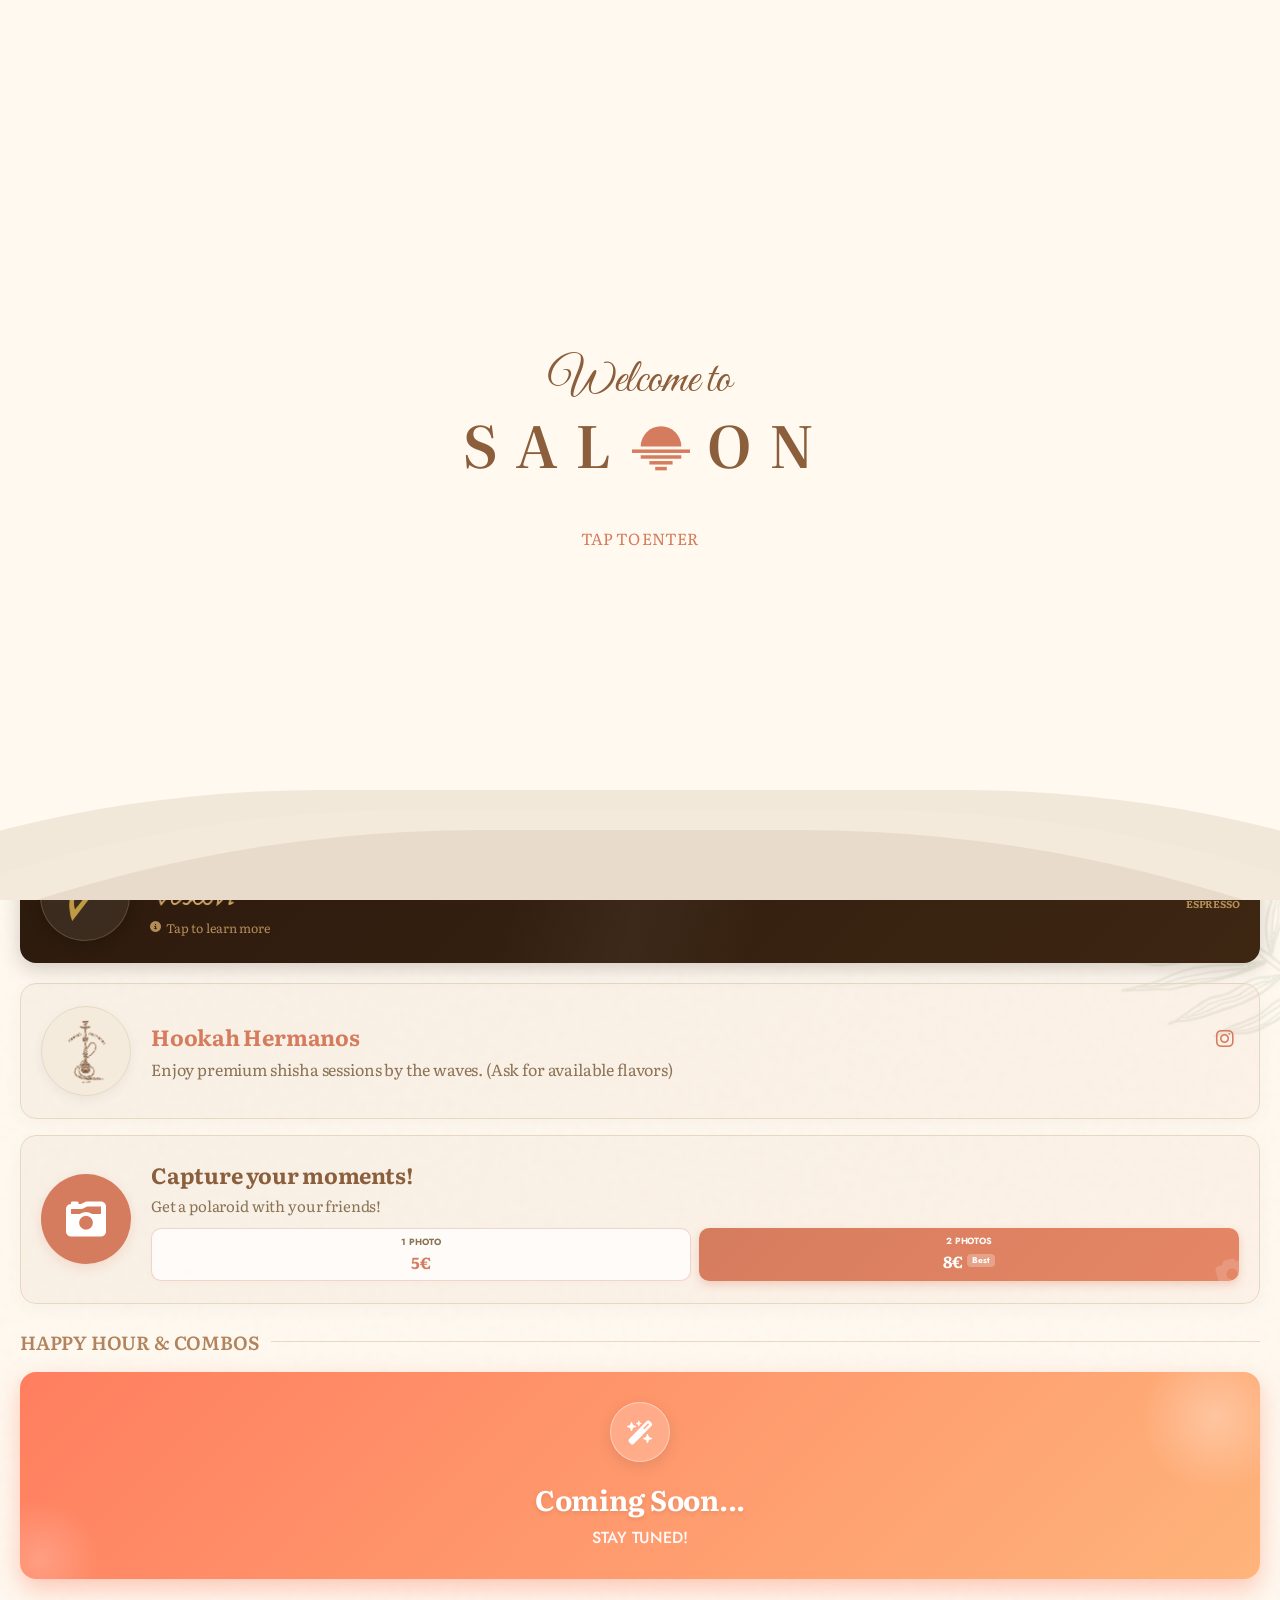
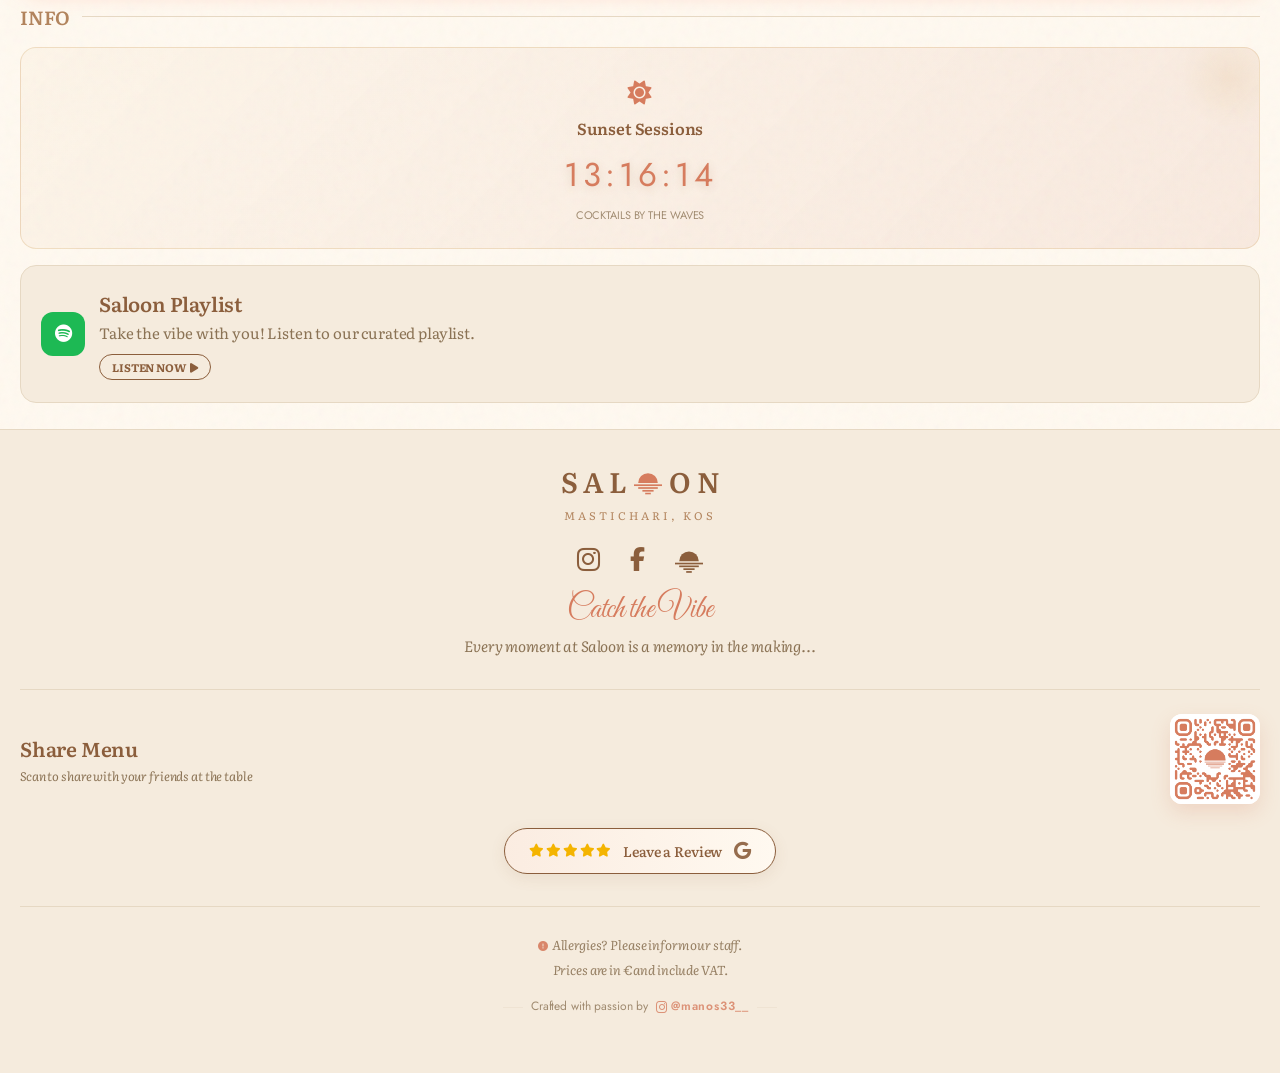
==== index.html @ 59dce072 "Syrups, Salads, Draught Flavors, Gyros Bag. Price, The Aegean 5, Polaroids Prices" ====
<!DOCTYPE html>
<html lang="el">

<head>
  <meta charset="UTF-8">
  <meta name="viewport" content="width=device-width, initial-scale=1.0, maximum-scale=1.0, user-scalable=no">
  <meta name="color-scheme" content="light">

  <title>Saloon Beachbar &amp; Restaurant | Menu</title>
  <meta name="description"
    content="Discover the official menu of Saloon Beachbar &amp; Restaurant. Enjoy our refreshing cocktails, delicious food, and beachside atmosphere.">

  <!-- Open Graph / Social Media -->
  <meta property="og:title" content="Saloon Beachbar &amp; Restaurant | Menu">
  <meta property="og:description"
    content="Explore our delicious food, premium drinks, and signature cocktails by the sea.">
  <meta property="og:type" content="website">
  <meta property="og:image" content="favicon.png">

  <meta name="twitter:card" content="summary_large_image">
  <meta name="twitter:title" content="Saloon Beachbar &amp; Restaurant | Menu">
  <meta name="twitter:description"
    content="Explore our delicious food, premium drinks, and signature cocktails by the sea.">
  <meta name="twitter:image" content="favicon.png">

  <!-- Favicons -->
  <link rel="icon" type="image/png" href="favicon.png">
  <link rel="apple-touch-icon" href="favicon.png">

  <link rel="stylesheet" href="https://cdnjs.cloudflare.com/ajax/libs/font-awesome/6.4.0/css/all.min.css">
  <link rel="stylesheet" href="style.css">
</head>

<body data-lang="el">

  <!-- SPLASH SCREEN -->
  <div id="splash-screen" class="splash-screen">
    <div class="splash-content">
      <div class="splash-welcome">Welcome to</div>
      <div class="splash-logo">
        S A L
        <svg viewBox="0 0 100 85" width="1em" height="0.85em" xmlns="http://www.w3.org/2000/svg" fill="currentColor"
          style="color: var(--accent); vertical-align: middle; margin: 0 0.05em; transform: translateY(-0.08em);">
          <path d="M 15,40 A 35,35 0 0,1 85,40 Z" />
          <rect x="0" y="45" width="100" height="6" />
          <rect x="15" y="55" width="70" height="6" />
          <rect x="30" y="65" width="40" height="6" />
          <rect x="40" y="75" width="20" height="6" />
        </svg>
        O N
      </div>
      <div class="splash-tap"><span lang-el>Πατηστε για εισοδο</span><span lang-en>Tap to enter</span></div>
    </div>
    <div class="splash-view">
      <div class="splash-water"></div>
      <div class="splash-water"></div>
      <div class="splash-water"></div>
    </div>
    <div class="splash-wave"></div>
  </div>

  <!-- DECORATIVE LEAVES: fixed wrapper prevents mobile address-bar jump -->
  <div class="leaf-overlay">
    <img loading="lazy" src="palm-leaf.png" class="decor-leaf decor-tl" alt="">
    <img loading="lazy" src="palm-leaf.png" class="decor-leaf decor-br" alt="">
  </div>

  <!-- HEADER -->
  <div class="mh">

    <div class="mh-logo" style="margin-bottom: 5px;">
      S A L <svg viewBox="0 0 100 85" width="1em" height="0.85em" xmlns="http://www.w3.org/2000/svg" fill="currentColor"
        style="color: #d67c5e; vertical-align: middle; margin: 0 0.05em; transform: translateY(-0.08em);">
        <path d="M 15,40 A 35,35 0 0,1 85,40 Z" />
        <rect x="0" y="45" width="100" height="6" />
        <rect x="15" y="55" width="70" height="6" />
        <rect x="30" y="65" width="40" height="6" />
        <rect x="40" y="75" width="20" height="6" />
      </svg> O N
    </div>
    <div class="mh-sub">Beachbar &nbsp;·&nbsp; Restaurant</div>

    <div style="margin-top: 22px; display: flex; flex-direction: column; align-items: center; gap: 4px;">
      <div
        style="font-family: 'Literata', serif; font-size: 16px; color: var(--muted); letter-spacing: 1.5px; font-weight: 500; text-transform: uppercase;">
        <span lang-el>Μενού Φαγητού</span><span lang-en>Food Menu</span>
      </div>
      <div style="display: flex; align-items: baseline; gap: 6px; margin-bottom: 6px;">
        <div style="font-family: 'Literata', serif; font-style: italic; font-size: 15px; color: var(--muted);">
          <span lang-el>από την</span><span lang-en>by</span>
        </div>
        <div
          style="font-family: 'Great Vibes', cursive; font-size: 32px; color: #d67c5e; line-height: 1; position:relative; display:inline-block;">
          <span lang-el>The Saloon Family</span><span lang-en>The Saloon Family</span>
        </div>
      </div>
    </div>

    <!-- Food/Drinks Mode Switcher -->
    <div class="mode-toggle-wrap">
      <div class="mode-toggle">
        <div class="mode-btn active" onclick="switchMode('food', this)">
          <i class="fa-solid fa-utensils" style="font-size: 13px;"></i>
          <span lang-el>Φαγητό</span><span lang-en>Food</span>
        </div>
        <div class="mode-btn" onclick="switchMode('drinks', this)">
          <i class="fa-solid fa-martini-glass-citrus" style="font-size: 13px;"></i>
          <span lang-el>Ποτά</span><span lang-en>Drinks</span>
        </div>
      </div>
    </div>

    <div class="mh-tag" style="display: flex; justify-content: center;">
      <div class="lang-toggle" onclick="toggleLanguage()" style="position: static; margin-top: 8px;">
        <span id="label-el" class="active">Ελληνικά</span>
        <span style="opacity: 0.3">|</span>
        <span id="label-en">English</span>
      </div>
    </div>

    <!-- SEARCH BAR -->
    <div class="search-wrap-container">
      <div class="search-box">
        <i class="fa-solid fa-search search-icon"></i>
        <input type="text" id="searchInput" placeholder="Αναζήτηση μενού..." oninput="handleSearch()">
        <i class="fa-solid fa-times search-clear" id="searchClear" onclick="clearSearch()" style="display: none;"></i>
      </div>
    </div>
  </div>

  <!-- ANNOUNCEMENT BANNER -->
  <div class="announce-bar" id="announceBanner" style="cursor:pointer;" onclick="navigateToOffers(event)">
    <div class="announce-slides">
      <div class="announce-slide active">
        <i class="fa-solid fa-utensils"></i>
        <span lang-el>Πλήρες Μενού σύντομα κοντά σας...</span>
        <span lang-en>Full Menu coming soon...</span>
      </div>
      <div class="announce-slide">
        <i class="fa-solid fa-champagne-glasses"></i>
        <span lang-el>Happy Hour έρχεται σύντομα!</span>
        <span lang-en>Happy Hour coming soon!</span>
      </div>
      <div class="announce-slide">
        <i class="fa-solid fa-camera-retro"></i>
        <span lang-el>Απαθανατίστε τις Saloon στιγμές σας!</span>
        <span lang-en>Capture your Saloon Moments!</span>
      </div>
      <div class="announce-slide">
        <i class="fa-solid fa-martini-glass-citrus"></i>
        <span lang-el>Απολαύστε το ηλιοβασίλεμα με ένα cocktail</span>
        <span lang-en>Enjoy the sunset with a signature cocktail</span>
      </div>
    </div>
    <button class="announce-dismiss" onclick="this.parentElement.style.display='none'" aria-label="Close">×</button>
  </div>

  <!-- FOOD NAV -->
  <div class="nav-wrap" id="nav-food">
    <div class="nav-inner">
      <button class="nav-btn nav-btn-food offers-tab active" onclick="showCategory('s0',this, 'food')">
        <i class="fa-solid fa-compass" style="margin-right:5px;"></i><span lang-el>Ανακαλύψτε</span><span
          lang-en>Discover</span>
      </button>
      <button class="nav-btn nav-btn-food" onclick="showCategory('s_temp',this, 'food')">
        <i class="fa-solid fa-utensils" style="margin-right:5px;opacity:0.8;"></i><span lang-el>Μενού</span><span
          lang-en>Menu</span>
      </button>
      <template>
        <button class="nav-btn nav-btn-food" onclick="showCategory('s1',this, 'food')">
          <i class="fa-solid fa-mug-hot" style="margin-right:5px;opacity:0.8;"></i><span lang-el>Brunch</span><span
            lang-en>Brunch</span>
        </button>
        <button class="nav-btn nav-btn-food" onclick="showCategory('s2',this, 'food')">
          <i class="fa-solid fa-cookie-bite" style="margin-right:5px;opacity:0.8;"></i><span lang-el>Σνακς</span><span
            lang-en>Snacks</span>
        </button>
        <button class="nav-btn nav-btn-food" onclick="showCategory('s3',this, 'food')">
          <i class="fa-solid fa-leaf" style="margin-right:5px;opacity:0.8;"></i><span lang-el>Σαλάτες</span><span
            lang-en>Salads</span>
        </button>
        <button class="nav-btn nav-btn-food" onclick="showCategory('s4',this, 'food')">
          <i class="fa-solid fa-utensils" style="margin-right:5px;opacity:0.8;"></i><span lang-el>Ορεκτικά</span><span
            lang-en>Appetizers</span>
        </button>
        <button class="nav-btn nav-btn-food" onclick="showCategory('s9',this, 'food')">
          <i class="fa-solid fa-plate-wheat" style="margin-right:5px;opacity:0.8;"></i><span lang-el>Bao <span
              style="font-family: 'Jost', sans-serif;">&amp;</span>
            Πλατώ</span><span lang-en>Bao <span style="font-family: 'Jost', sans-serif;">&amp;</span> Platters</span>
        </button>
        <button class="nav-btn nav-btn-food" onclick="showCategory('s5',this, 'food')">
          <i class="fa-solid fa-pizza-slice" style="margin-right:5px;opacity:0.8;"></i><span lang-el>Πίτσα</span><span
            lang-en>Pizza</span>
        </button>
        <button class="nav-btn nav-btn-food" onclick="showCategory('s6',this, 'food')">
          <i class="fa-solid fa-burger" style="margin-right:5px;opacity:0.8;"></i><span lang-el>Burgers</span><span
            lang-en>Burgers</span>
        </button>
        <button class="nav-btn nav-btn-food" onclick="showCategory('s7',this, 'food')">
          <i class="fa-solid fa-drumstick-bite" style="margin-right:5px;opacity:0.8;"></i><span
            lang-el>Κυρίως</span><span lang-en>Main Course</span>
        </button>
        <button class="nav-btn nav-btn-food" onclick="showCategory('s8',this, 'food')">
          <i class="fa-solid fa-ice-cream" style="margin-right:5px;opacity:0.8;"></i><span lang-el>Γλυκά</span><span
            lang-en>Desserts</span>
        </button>
      </template>
    </div>
  </div>

  <!-- DRINKS NAV -->
  <div class="nav-wrap hidden" id="nav-drinks">
    <div class="nav-inner">
      <button class="nav-btn nav-btn-drinks offers-tab active" onclick="showCategory('s0',this, 'drinks')">
        <i class="fa-solid fa-compass" style="margin-right:5px;"></i><span lang-el>Ανακαλύψτε</span><span
          lang-en>Discover</span>
      </button>
      <button class="nav-btn nav-btn-drinks" onclick="showCategory('d1',this, 'drinks')">
        <i class="fa-solid fa-cocktail" style="margin-right:5px;opacity:0.8;"></i>Cocktails
      </button>
      <button class="nav-btn nav-btn-drinks" onclick="showCategory('d2',this, 'drinks')">
        <i class="fa-solid fa-wine-bottle" style="margin-right:5px;opacity:0.8;"></i><span lang-el>Λίστα
          Κρασιών</span><span lang-en>Wine List</span>
      </button>
      <button class="nav-btn nav-btn-drinks" onclick="showCategory('d3',this, 'drinks')">
        <i class="fa-solid fa-beer-mug-empty" style="margin-right:5px;opacity:0.8;"></i><span lang-el>Μπύρες</span><span
          lang-en>Beers</span>
      </button>
      <button class="nav-btn nav-btn-drinks" onclick="showCategory('d4',this, 'drinks')">
        <i class="fa-solid fa-glass-water" style="margin-right:5px;opacity:0.8;"></i>Spirits
      </button>
      <button class="nav-btn nav-btn-drinks" onclick="showCategory('d5',this, 'drinks')">
        <i class="fa-solid fa-mug-saucer" style="margin-right:5px;opacity:0.8;"></i><span lang-el>Καφές</span><span
          lang-en>Coffee</span>
      </button>
      <button class="nav-btn nav-btn-drinks" onclick="showCategory('d6',this, 'drinks')">
        <i class="fa-solid fa-glass-water" style="margin-right:5px;opacity:0.8;"></i><span
          lang-el>Ροφήματα/Χυμοί</span><span lang-en>Beverages</span>
      </button>
    </div>
  </div>

  <div id="food-sections">
    <!-- S0: OFFERS -->
    <div class="sec active" id="s0">
      <div class="sec-title">
        <span lang-el>Ανακαλύψτε</span>
        <span lang-en>Discover</span>
      </div>
      <div class="sec-en">
        <span lang-el>Εμπειρίες, Combos <span style="font-family: 'Jost', sans-serif;">&amp;</span> Νέα</span>
        <span lang-en>Experiences, Combos <span style="font-family: 'Jost', sans-serif;">&amp;</span> News</span>
      </div>
      <div class="sec-divider"></div>

      <!-- EXPERIENCES & SERVICES — moved first -->
      <div class="cat-label">
        <span lang-el>Εμπειρίες <span style="font-family: 'Jost', sans-serif;">&amp;</span> Υπηρεσίες</span>
        <span lang-en>Experiences <span style="font-family: 'Jost', sans-serif;">&amp;</span> Services</span>
      </div>

      <!-- Build Your Cocktail Quiz Trigger -->
      <div class="quiz-trigger-card" onclick="openQuizModal()">
        <div class="quiz-trigger-icon">
          <i class="fa-solid fa-wand-magic-sparkles fa-bounce" style="--fa-animation-duration: 3s;"></i>
        </div>
        <div class="quiz-trigger-content">
          <div class="quiz-trigger-title">
            <span lang-el>Βρείτε το Cocktail σας</span>
            <span lang-en>Find Your Perfect Match</span>
          </div>
          <div class="quiz-trigger-desc">
            <span lang-el>3 γρήγορες ερωτήσεις για το ιδανικό signature cocktail.</span>
            <span lang-en>3 quick questions to discover your signature cocktail.</span>
          </div>
        </div>
        <div class="quiz-trigger-arrow">
          <i class="fa-solid fa-chevron-right"></i>
        </div>
      </div>

      <!-- Vescovi Coffee Brand Ribbon -->
      <div
        onclick="document.getElementById('vescovi-modal').classList.add('active'); document.body.style.overflow='hidden';"
        style="display:flex; align-items:center; gap:20px; background:linear-gradient(135deg, #2C1A0E, #3d2612); border-radius:16px; padding:22px 20px; margin-bottom:20px; box-shadow:0 6px 20px rgba(44,26,14,0.2); cursor:pointer; -webkit-tap-highlight-color:transparent; position:relative; overflow:hidden; min-height:134px;">
        <div
          style="position:absolute;inset:0;background:linear-gradient(105deg,transparent 40%,rgba(255,255,255,0.04) 50%,transparent 60%);pointer-events:none;">
        </div>
        <!-- Logo circle -->
        <div
          style="width:90px; height:90px; border-radius:50%; background:rgba(255,255,255,0.07); border:1px solid rgba(212,169,106,0.25); display:flex; align-items:center; justify-content:center; flex-shrink:0; overflow:hidden; box-shadow:0 4px 15px rgba(0,0,0,0.2);">
          <img loading="lazy" src="VescoviLogo.png" alt="Vescovi"
            style="width:80px; height:80px; object-fit:contain; transform: scale(1.1);">
        </div>
        <!-- Text -->
        <div style="flex:1; min-width:0; position:relative; z-index:2;">
          <div
            style="font-family: 'Literata', serif; font-size:10.5px; font-weight:700; letter-spacing:2px; text-transform:uppercase; color:rgba(212,169,106,0.65);">
            <span lang-el>Σερβίρεται με</span><span lang-en>Proudly Served with</span>
          </div>

          <div style="width: 140px; height: 50px; position:relative; margin:-2px 0 2px -4px;">
            <div
              style="position:absolute; inset:0; background-color:#d4a96a; -webkit-mask-image:url('VescoviWord.png'); mask-image:url('VescoviWord.png'); -webkit-mask-size:contain; mask-size:contain; -webkit-mask-repeat:no-repeat; mask-repeat:no-repeat; -webkit-mask-position:left center; mask-position:left center; transform:scale(1.4); transform-origin:left center;">
            </div>
          </div>

          <div
            style="font-size:12.5px; color:rgba(212,169,106,0.8); letter-spacing:0.5px; display:flex; align-items:center; gap:5px; margin-top:-2px;">
            <i class="fa-solid fa-circle-info" style="font-size:11px;"></i>
            <span lang-el>Πατήστε για περισσότερα</span>
            <span lang-en>Tap to learn more</span>
          </div>
        </div>
        <!-- Right badge -->
        <div style="display:flex;flex-direction:column;align-items:flex-end;gap:3px;flex-shrink:0;">
          <div
            style="font-size:10px; font-weight:700; color:rgba(212,169,106,0.8); text-transform:uppercase; letter-spacing:1px; text-align:right; line-height:1.6;">
            <span lang-el>Ιταλικός<br>Εσπρέσσο</span>
            <span lang-en>Italian<br>Espresso</span>
          </div>
        </div>
      </div>

      <!-- Hookah Premium (Large Light Style) -->
      <div
        style="background: linear-gradient(135deg, rgba(139,94,60,0.05), rgba(214,124,94,0.05)); border-radius: 16px; padding: 22px 20px; display: flex; align-items: center; gap: 20px; margin-bottom: 16px; border: 1px solid var(--dark-sand); box-shadow: 0 4px 15px rgba(139,94,60,0.05); min-height:134px;">
        <!-- Icon circle -->
        <div
          style="width: 90px; height: 90px; border-radius: 50%; background: var(--sand); border: 1px solid var(--dark-sand); display: flex; align-items: center; justify-content: center; flex-shrink: 0; box-shadow: 0 4px 12px rgba(0,0,0,0.05);">
          <img loading="lazy" src="hookah_logo.png" alt="Hookah Logo"
            style="width: 70px; height: 70px; object-fit: contain; filter: brightness(0) saturate(100%) invert(38%) sepia(13%) saturate(1485%) hue-rotate(345deg) brightness(93%) contrast(87%);">
        </div>
        <!-- Text -->
        <div style="flex: 1;">
          <div
            style="font-family: 'Literata', serif; font-size: 22px; font-weight: 700; color: var(--accent); margin-bottom: 4px; display: flex; align-items: center; justify-content: space-between;">
            Hookah Hermanos
            <a href="https://www.instagram.com/hookah_hermanos_est.21/" target="_blank"
              style="color: var(--accent); font-size: 20px; transition: color 0.3s; margin-right: 5px;">
              <i class="fa-brands fa-instagram"></i>
            </a>
          </div>
          <div style="font-size: 16px; color: var(--muted); line-height: 1.5; font-family: 'Literata', serif;">
            <span lang-el>Απολαύστε ναργιλέ εξαιρετικής ποιότητας δίπλα στο κύμα. (Ρωτήστε μας για τις γεύσεις)</span>
            <span lang-en>Enjoy premium shisha sessions by the waves. (Ask for available flavors)</span>
          </div>
        </div>
      </div>

      <!-- Polaroid (Large Light Style) -->
      <div
        style="background: linear-gradient(135deg, rgba(139,94,60,0.05), rgba(214,124,94,0.05)); border-radius: 16px; padding: 22px 20px; display: flex; align-items: center; gap: 20px; margin-bottom: 16px; border: 1px solid var(--dark-sand); box-shadow: 0 4px 15px rgba(139,94,60,0.05); min-height:134px;">
        <!-- Icon circle -->
        <div
          style="width: 90px; height: 90px; border-radius: 50%; background: var(--accent); display: flex; align-items: center; justify-content: center; flex-shrink: 0; box-shadow: 0 4px 12px rgba(214,124,94,0.2);">
          <i class="fa-solid fa-camera-retro" style="font-size: 40px; color: #fff;"></i>
        </div>
        <!-- Text -->
        <div style="flex: 1;">
          <div
            style="font-family: 'Literata', serif; font-size: 22px; font-weight: 700; color: var(--br); margin-bottom: 4px;">
            <span lang-el>Capture your moments!</span>
            <span lang-en>Capture your moments!</span>
          </div>
          <div style="font-size: 15px; color: var(--muted); line-height: 1.4; font-family: 'Literata', serif;">
            <span lang-el>Φωτογραφηθείτε με την παρέα σας σε κλασική polaroid!</span>
            <span lang-en>Get a polaroid with your friends!</span>
          </div>
          <div style="display: grid; grid-template-columns: 1fr 1fr; gap: 8px; margin-top: 12px;">
            <!-- Option 1 -->
            <div style="background: rgba(255,255,255,0.7); border: 1px solid rgba(214,124,94,0.3); border-radius: 10px; padding: 6px; text-align: center; box-shadow: 0 2px 6px rgba(0,0,0,0.02);">
              <div style="font-size: 9px; font-weight: 700; color: var(--muted); text-transform: uppercase; letter-spacing: 0.5px; font-family: 'Jost', sans-serif;">
                <span lang-el>1 Φωτογραφια</span><span lang-en>1 Photo</span>
              </div>
              <div style="font-size: 16px; font-weight: 700; color: var(--accent); font-family: 'Literata', serif; margin-top: 2px;">5€</div>
            </div>
            <!-- Option 2 -->
            <div style="background: linear-gradient(135deg, var(--accent), #e58766); border-radius: 10px; padding: 6px; text-align: center; color: #fff; box-shadow: 0 4px 10px rgba(214,124,94,0.3); position: relative; overflow: hidden;">
              <div style="position: absolute; right: -8px; bottom: -8px; opacity: 0.15; transform: rotate(-15deg);"><i class="fa-solid fa-camera" style="font-size: 30px;"></i></div>
              <div style="position: relative; z-index: 1;">
                <div style="font-size: 9px; font-weight: 700; text-transform: uppercase; letter-spacing: 0.5px; font-family: 'Jost', sans-serif; opacity: 0.95;">
                  <span lang-el>2 Φωτογραφιες</span><span lang-en>2 Photos</span>
                </div>
                <div style="font-size: 16px; font-weight: 700; font-family: 'Literata', serif; display: flex; align-items: center; justify-content: center; gap: 4px; margin-top: 2px;">
                  8€
                  <span style="font-size: 8.5px; background: rgba(255,255,255,0.25); padding: 2px 5px; border-radius: 4px; font-family: 'Jost', sans-serif; line-height: 1;">
                    <span lang-el>Best</span><span lang-en>Best</span>
                  </span>
                </div>
              </div>
            </div>
          </div>
        </div>
      </div>

      <div class="cat-label">
        <span lang-el>Happy Hour & Combos</span>
        <span lang-en>Happy Hour & Combos</span>
      </div>

      <!-- Happy Hour and combos are hidden for now.-->
      <template>
        <div class="happy-hour-card">
          <div class="hh-icon"><i class="fa-solid fa-champagne-glasses"></i></div>
          <div class="hh-title">Happy Hour</div>
          <div class="hh-time">
            <span lang-el>ΚΑΘΕ ΜΕΡΑ · 17:00 – 19:00</span>
            <span lang-en>DAILY · 5:00 PM – 7:00 PM</span>
          </div>
          <div class="hh-deals">
            <div class="hh-deal">
              <div class="hh-deal-name">
                <span lang-el>Ολα τα Cocktails</span>
                <span lang-en>All Cocktails</span>
              </div>
              <div class="hh-deal-price">-30%</div>
            </div>
            <div class="hh-deal">
              <div class="hh-deal-name">
                <span lang-el>Μπύρα Barrel</span>
                <span lang-en>Draft Beer</span>
              </div>
              <div class="hh-deal-price">3.50</div>
            </div>
            <div class="hh-deal">
              <div class="hh-deal-name">
                <span lang-el>Spritz Aperol / Hugo</span>
                <span lang-en>Aperol / Hugo Spritz</span>
              </div>
              <div class="hh-deal-price">6.00</div>
            </div>
          </div>
        </div>
      </template>

      <!-- COMING SOON CARD -->
      <div class="coming-soon-card"
        style="background: linear-gradient(135deg, #FF7E5F 0%, #FEB47B 100%); border-radius: 16px; padding: 30px 20px; text-align: center; margin-bottom: 24px; position: relative; overflow: hidden; box-shadow: 0 10px 25px rgba(255, 126, 95, 0.4);">
        <!-- Animated Background Elements -->
        <div
          style="position: absolute; top: -30px; right: -30px; width: 150px; height: 150px; background: radial-gradient(circle, rgba(255, 255, 255, 0.3) 0%, transparent 70%); border-radius: 50%;">
        </div>
        <div
          style="position: absolute; bottom: -40px; left: -40px; width: 120px; height: 120px; background: radial-gradient(circle, rgba(255, 255, 255, 0.2) 0%, transparent 70%); border-radius: 50%;">
        </div>

        <!-- Content -->
        <div style="position: relative; z-index: 2; display: flex; flex-direction: column; align-items: center;">
          <div
            style="width: 60px; height: 60px; background: rgba(255, 255, 255, 0.2); border: 1px solid rgba(255, 255, 255, 0.4); backdrop-filter: blur(5px); border-radius: 50%; display: flex; align-items: center; justify-content: center; margin-bottom: 16px; box-shadow: 0 4px 15px rgba(0,0,0,0.1);">
            <i class="fa-solid fa-wand-magic-sparkles fa-bounce"
              style="font-size: 24px; color: #fff; --fa-animation-duration: 3s;"></i>
          </div>

          <h3
            style="font-family: 'Literata', serif; font-size: 28px; color: #fff; font-weight: 700; margin-bottom: 6px; letter-spacing: 1px; text-shadow: 0 2px 4px rgba(0,0,0,0.1);">
            <span lang-el>Σύντομα...</span>
            <span lang-en>Coming Soon...</span>
          </h3>

          <p
            style="font-family: 'Jost', sans-serif; font-size: 16px; font-weight: 500; color: rgba(255, 255, 255, 0.95); letter-spacing: 1px; text-transform: uppercase; margin: 0;">
            <span lang-el>Μείνετε συντονισμένοι!</span>
            <span lang-en>Stay tuned!</span>
          </p>
        </div>
      </div>

      <template>
        <div class="cat-label">
          <span lang-el>Combos</span>
          <span lang-en>Combos</span>
        </div>

        <!-- Combo 1 -->
        <div class="promo-card">
          <div class="promo-badge">
            <span lang-el>Δημοφιλές</span>
            <span lang-en>Popular</span>
          </div>
          <div class="promo-title">
            <span lang-el>Burger <span style="font-family: 'Jost', sans-serif;">&amp;</span> Μπύρα</span>
            <span lang-en>Burger <span style="font-family: 'Jost', sans-serif;">&amp;</span> Beer</span>
          </div>
          <div class="promo-subtitle">
            <span lang-el>Οποιοδήποτε burger + μπύρα barrel 400ml</span>
            <span lang-en>Any burger + 400ml draft beer</span>
          </div>
          <div class="promo-items">
            <div class="promo-item"><i class="fa-solid fa-burger"></i> <span lang-el>Burger της επιλογής σας</span><span
                lang-en>Any burger of your choice</span></div>
            <div class="promo-item"><i class="fa-solid fa-beer-mug-empty"></i> <span lang-el>Μπύρα βαρέλι
                400ml</span><span lang-en>Draft beer 400ml</span></div>
            <div class="promo-item"><i class="fa-solid fa-french-fries"></i> <span lang-el>Πατάτες τηγανητές</span><span
                lang-en>French fries</span></div>
          </div>
          <div class="promo-price-row">
            <div class="promo-price">16.00</div>
            <div class="promo-savings">
              <span lang-el>Εξοικονομείτε ~€4</span>
              <span lang-en>You save ~€4</span>
            </div>
          </div>
        </div>

        <!-- Combo 2 -->
        <div class="promo-card">
          <div class="promo-badge">
            <span lang-el>Για 2</span>
            <span lang-en>For 2</span>
          </div>
          <div class="promo-title">
            <span lang-el>Πλατώ <span style="font-family: 'Jost', sans-serif;">&amp;</span> Κρασί</span>
            <span lang-en>Platter <span style="font-family: 'Jost', sans-serif;">&amp;</span> Wine</span>
          </div>
          <div class="promo-subtitle">
            <span lang-el>Μεικτό πλατώ + μπουκάλι κρασί της επιλογής σας</span>
            <span lang-en>Mixed platter + bottle of wine of your choice</span>
          </div>
          <div class="promo-items">
            <div class="promo-item"><i class="fa-solid fa-cheese"></i> <span lang-el>Μεικτό Πλατώ (αλλαντικά <span
                  style="font-family: 'Jost', sans-serif;">&amp;</span>
                τυριά)</span><span lang-en>Mixed Platter (cold cuts <span
                  style="font-family: 'Jost', sans-serif;">&amp;</span> cheese)</span></div>
            <div class="promo-item"><i class="fa-solid fa-wine-bottle"></i> <span lang-el>Μπουκάλι κρασί</span><span
                lang-en>Bottle of wine</span></div>
            <div class="promo-item"><i class="fa-solid fa-bread-slice"></i> <span lang-el>Ψωμί <span
                  style="font-family: 'Jost', sans-serif;">&amp;</span> πίτες</span><span lang-en>Bread <span
                  style="font-family: 'Jost', sans-serif;">&amp;</span> pitta</span></div>
          </div>
          <div class="promo-price-row">
            <div class="promo-price">28.00</div>
            <div class="promo-savings">
              <span lang-el>Εξοικονομείτε ~€6</span>
              <span lang-en>You save ~€6</span>
            </div>
          </div>
        </div>

        <!-- Combo 3 -->
        <div class="promo-card">
          <div class="promo-badge">Brunch</div>
          <div class="promo-title">
            <span lang-el>Brunch για 2</span>
            <span lang-en>Brunch for 2</span>
          </div>
          <div class="promo-subtitle">
            <span lang-el>2 πιάτα brunch + 2 καφέδες/χυμοί</span>
            <span lang-en>2 brunch dishes + 2 coffees or juices</span>
          </div>
          <div class="promo-items">
            <div class="promo-item"><i class="fa-solid fa-egg"></i> <span lang-el>2x Brunch πιάτο (επιλογή
                σας)</span><span lang-en>2x Brunch dish (your choice)</span></div>
            <div class="promo-item"><i class="fa-solid fa-mug-saucer"></i> <span lang-el>2x Καφές ή φρέσκος
                χυμός</span><span lang-en>2x Coffee or fresh juice</span></div>
          </div>
          <div class="promo-price-row">
            <div class="promo-price">25.00</div>
            <div class="promo-savings">
              <span lang-el>Εξοικονομείτε ~€5</span>
              <span lang-en>You save ~€5</span>
            </div>
          </div>
        </div>
      </template>

      <div class="cat-label">
        <span lang-el>Πληροφορίες</span>
        <span lang-en>Info</span>
      </div>

      <!-- Info cards -->
      <!-- 
      <div class="info-card">
        <div class="info-card-icon"><i class="fa-solid fa-music"></i></div>
        <div class="info-card-content">
          <div class="info-card-title">
            <span lang-el>Live DJ Σάββατο</span>
            <span lang-en>Saturday Live DJ</span>
          </div>
          <div class="info-card-desc">
            <span lang-el>Κάθε Σάββατο βράδυ, chill beats <span style="font-family: 'Jost', sans-serif;">&amp;</span>
              tropical vibes δίπλα στη θάλασσα.</span>
            <span lang-en>Every Saturday night, chill beats <span style="font-family: 'Jost', sans-serif;">&amp;</span>
              tropical vibes by the sea.</span>
          </div>
        </div>
      </div>
      -->

      <!-- Premium Sunset Card -->
      <div class="info-card sunset-card"
        style="background: linear-gradient(135deg, rgba(212, 169, 106, 0.05) 0%, rgba(192, 108, 84, 0.1) 100%); border: 1px solid rgba(212, 169, 106, 0.3); justify-content: center; text-align: center; padding: 25px 15px; position: relative; overflow: hidden;">
        <!-- Subtle Animated Sun glow behind -->
        <div
          style="position: absolute; top: -20px; right: -20px; width: 100px; height: 100px; background: radial-gradient(circle, rgba(212, 169, 106, 0.15) 0%, transparent 70%); border-radius: 50%;">
        </div>
        <div style="display: flex; flex-direction: column; align-items: center; width: 100%; z-index: 2;">
          <div style="font-size: 24px; color: var(--accent); margin-bottom: 8px;">
            <i class="fa-solid fa-sun fa-spin-pulse" style="--fa-animation-duration: 4s;"></i>
          </div>
          <div class="info-card-title"
            style="margin-bottom: 10px; font-family: 'Literata', serif; font-size: 16px; letter-spacing: 2px;">
            <span lang-el>Ηλιοβασίλεμα</span>
            <span lang-en>Sunset Sessions</span>
          </div>
          <div class="info-card-desc" style="margin-top: 0;">
            <span class="sunset-timer"
              style="font-size: 2.2em; font-weight: 400; color: var(--accent); font-family: 'Jost', sans-serif; letter-spacing: 4px; text-shadow: 0 2px 10px rgba(139,94,60,0.2);">--:--:--</span>
          </div>
          <div
            style="font-size: 11px; text-transform: uppercase; letter-spacing: 2px; color: var(--muted); margin-top: 8px; opacity: 0.8; font-family: 'Jost', sans-serif;">
            <span lang-el>Cocktails δίπλα στο κύμα</span>
            <span lang-en>Cocktails by the waves</span>
          </div>
        </div>
      </div>

      <!-- Spotify -->
      <div class="info-card" style="align-items: center;">
        <div class="info-card-icon" style="background: #1DB954; color: white;"><i class="fa-brands fa-spotify"></i>
        </div>
        <div class="info-card-content">
          <div class="info-card-title">
            <span lang-el>Playlist του Saloon</span>
            <span lang-en>Saloon Playlist</span>
          </div>
          <div class="info-card-desc" style="margin-bottom: 8px;">
            <span lang-el>Πάρτε το vibe μαζί σας! Ακούστε τη μουσική μας στο Spotify.</span>
            <span lang-en>Take the vibe with you! Listen to our curated playlist.</span>
          </div>
          <a href="https://open.spotify.com/playlist/6X5OCMhptjAp2IYawQrcgl?si=idTeBFVKST6gsSxLcw0HDQ&pi=FHF2Tf-QTCq2B"
            target="_blank"
            style="display: inline-block; font-size: 11px; font-weight: 700; color: var(--br); text-transform: uppercase; letter-spacing: 1px; text-decoration: none; padding: 4px 12px; border: 1.5px solid var(--br); border-radius: 20px; transition: all 0.3s;"
            onmouseover="this.style.background='var(--br)'; this.style.color='var(--sand)';"
            onmouseout="this.style.background='transparent'; this.style.color='var(--br)';">
            <span lang-el>ΑΚΟΥΣΤΕ ΤΩΡΑ &nbsp;<i class="fa-solid fa-play"></i></span>
            <span lang-en>LISTEN NOW &nbsp;<i class="fa-solid fa-play"></i></span>
          </a>
        </div>
      </div>

      <!-- 
      <div class="info-card">
        <div class="info-card-icon"><i class="fa-solid fa-child-reaching"></i></div>
        <div class="info-card-content">
          <div class="info-card-title">
            <span lang-el>Παιδικό Μενού</span>
            <span lang-en>Kids Menu</span>
          </div>
          <div class="info-card-desc">
            <span lang-el>Ρωτήστε το προσωπικό μας για τις ειδικές παιδικές μερίδες!</span>
            <span lang-en>Ask our staff about special kids portions!</span>
          </div>
        </div>
      </div>
      -->

    </div>

    <!-- S_TEMP: NEW TEMPORARY MENU -->
    <div class="sec" id="s_temp">
      <div class="sec-title">
        <span lang-el>Μενού</span>
        <span lang-en>Menu</span>
      </div>
      <div class="sec-en">
        <span lang-el>Όλη μέρα</span>
        <span lang-en>All Day Menu</span>
      </div>
      <div class="sec-divider"></div>

      <!-- HIDDEN KATIMERIA SECTION-->
      <template>
        <!-- FRESH OF THE DAY BOX -->
        <div
          style="background: rgba(212, 169, 106, 0.05); border: 1px solid rgba(212, 169, 106, 0.3); border-radius: 16px; padding: 18px 20px 14px; margin-bottom: 24px; margin-top: 16px; position: relative; overflow: visible;">
          <div
            style="position: absolute; top: -11px; right: 20px; background: #d67c5e; color: #fff; font-size: 9px; font-weight: 700; text-transform: uppercase; letter-spacing: 1.5px; padding: 3px 12px; border-radius: 20px; box-shadow: 0 4px 10px rgba(214,124,94,0.3);">
            Fresh of the Day
          </div>
          <div class="item" style="margin-bottom: 0;">
            <div class="item-header">
              <div class="item-title" style="color: var(--accent); font-size: 20px;">
                <span lang-el>Κατιμέρια (Τοπική Παράδοση) <span class="vbadge"
                    style="vertical-align: middle;">V</span></span>
                <span lang-en>Katimeria (Local Tradition) <span class="vbadge"
                    style="vertical-align: middle;">V</span></span>
              </div>
              <div class="item-price">6.00</div>
            </div>
            <div class="item-desc" style="opacity: 0.9;">
              <span lang-el>Παραδοσιακό τηγανητό φύλλο γεμιστό με τυρί και περιχυμένο με ντόπιο μέλι. Ένα αυθεντικό
                ταξίδι
                στις γεύσεις της περιοχής!</span>
              <span lang-en>Traditional fried pastry filled with cheese and drizzled with local honey. An authentic
                taste
                of the island!</span>
            </div>
          </div>
        </div>
      </template>

      <!-- Energy Bowls -->
      <div class="cat-label">
        <span lang-el>Μπολ Ενέργειας</span>
        <span lang-en>Energy Bowls</span>
      </div>
      <div class="item">
        <div class="item-header">
          <div class="item-title">
            <span lang-el>Protein Bowl <span class="vbadge">V</span></span>
            <span lang-en>Protein Bowl <span class="vbadge">V</span></span>
          </div>
          <div class="item-price">8.50</div>
        </div>
        <div class="item-desc">
          <span lang-el>Γιαούρτι, σοκολάτα πρωτεΐνης, καρύδια, μπανάνα, μπισκότα</span>
          <span lang-en>Yogurt, chocolate protein, walnuts, banana, biscuits</span>
        </div>
      </div>
      <div class="item">
        <div class="item-header">
          <div class="item-title">
            <span lang-el>Energy Bowl <span class="vbadge">V</span></span>
            <span lang-en>Energy Bowl <span class="vbadge">V</span></span>
          </div>
          <div class="item-price">9.00</div>
        </div>
        <div class="item-desc">
          <span lang-el>Γιαούρτι, φρέσκα φρούτα εποχής, μέλι, granola, φυστικοβούτυρο</span>
          <span lang-en>Yogurt, fresh seasonal fruits, honey, granola, peanut butter</span>
        </div>
      </div>

      <!-- Τοστ -->
      <div class="cat-label">
        <span lang-el>Τοστ</span>
        <span lang-en>Toasts</span>
      </div>
      <div class="item">
        <div class="item-header">
          <div class="item-title">
            <span lang-el>Απλό</span>
            <span lang-en>Plain</span>
          </div>
          <div class="item-price">3.50</div>
        </div>
        <div class="item-desc">
          <span lang-el>Ζαμπόν ή γαλοπούλα, τυρί, σως, ντομάτα</span>
          <span lang-en>Ham or turkey, cheese, sauce, tomato</span>
        </div>
      </div>
      <div class="item">
        <div class="item-header">
          <div class="item-title">
            <span lang-el>Σπέσιαλ</span>
            <span lang-en>Saloon Special</span>
          </div>
          <div class="item-price">4.50</div>
        </div>
        <div class="item-desc">
          <span lang-el>Ζαμπόν ή γαλοπούλα, τυρί, ντομάτα, μαγιονέζα, αυγό</span>
          <span lang-en>Ham or turkey, cheese, tomato, mayo, egg</span>
        </div>
      </div>

      <!-- Μπαγκέτες -->
      <div class="cat-label">
        <span lang-el>Μπαγκέτες</span>
        <span lang-en>Baguettes</span>
      </div>
      <div class="item">
        <div class="item-header">
          <div class="item-title">
            <span lang-el>Καθημερινή Απόλαυση</span>
            <span lang-en>Classic Deli</span>
          </div>
          <div class="item-price">5.50</div>
        </div>
        <div class="item-desc">
          <span lang-el>Ζαμπόν ή γαλοπούλα, τυρί, ντομάτα, μαρούλι, μαγιονέζα</span>
          <span lang-en>Ham or turkey, cheese, tomato, lettuce, mayo</span>
        </div>
      </div>
      <div class="item">
        <div class="item-header">
          <div class="item-title">
            <span lang-el>Μερακλίδικη <span class="chef-star"><i class="fa-solid fa-star"></i> Best Seller</span></span>
            <span lang-en>Greek Gyro <span class="chef-star"><i class="fa-solid fa-star"></i> Best Seller</span></span>
          </div>
          <div class="item-price">7.50</div>
        </div>
        <div class="item-desc">
          <span lang-el>Γύρος (Χοιρινός ή Κοτόπουλο), ντομάτα, κρεμμύδι, τζατζίκι ή σως. Συνοδεύεται με πατάτες</span>
          <span lang-en>Gyros (Pork or Chicken), tomato, onion, tzatziki or sauce. Served with fries</span>
        </div>
      </div>
      <div class="item">
        <div class="item-header">
          <div class="item-title">
            <span lang-el>Τραγανή</span>
            <span lang-en>Crispy Bite</span>
          </div>
          <div class="item-price">6.50</div>
        </div>
        <div class="item-desc">
          <span lang-el>Κοτομπουκιές, τυρί, σως. Συνοδεύεται με πατάτες</span>
          <span lang-en>Chicken nuggets, cheese, sauce. Served with fries</span>
        </div>
      </div>
      <div class="item">
        <div class="item-header">
          <div class="item-title">
            <span lang-el>Αιγαιοπελαγίτικη</span>
            <span lang-en>Aegean Breeze</span>
          </div>
          <div class="vbadge">V</div>
          <div class="item-price">6.00</div>
        </div>
        <div class="item-desc">
          <span lang-el>Ντομάτα, αγγούρι, κρεμμύδι, φέτα, πάστα ελιάς, ρίγανη, πιπεριά</span>
          <span lang-en>Tomato, cucumber, onion, feta cheese, olive paste, oregano, pepper</span>
        </div>
      </div>

      <!-- Σαλάτες -->
      <div class="cat-label">
        <span lang-el>Σαλάτες</span>
        <span lang-en>Salads</span>
      </div>
      <div class="item">
        <div class="item-header">
          <div class="item-title">
            <span lang-el>Ceasar</span>
            <span lang-en>Caesar</span>
          </div>
          <div class="item-price">9.50</div>
        </div>
        <div class="item-desc">
          <span lang-el>Πράσινη σαλάτα, κοτόπουλο, μπέικον, κρουτόν, σίζαρ σως, φλέικς παρμεζάνας</span>
          <span lang-en>Green salad, chicken, bacon, croutons, caesar dressing, parmesan flakes</span>
        </div>
      </div>
      <div class="item">
        <div class="item-header">
          <div class="item-title">
            <span lang-el>Χωριάτικη</span>
            <span lang-en>Greek Salad</span>
          </div>
          <div class="vbadge">V</div>
          <div class="item-price">8.50</div>
        </div>
        <div class="item-desc">
          <span lang-el>Ντομάτα, αγγούρι, κρεμμύδι, πιπεριά, φέτα, ελιές, ρίγανη</span>
          <span lang-en>Tomato, cucumber, onion, pepper, feta cheese, olives, oregano</span>
        </div>
      </div>
      <div class="item">
        <div class="item-header">
          <div class="item-title">
            <span lang-el>Ντάκος</span>
            <span lang-en>Dakos</span>
          </div>
          <div class="vbadge">V</div>
          <div class="item-price">8.50</div>
        </div>
        <div class="item-desc">
          <span lang-el>Παξιμάδι, ντομάτα, φέτα, κάπαρη, πάστα ελιάς</span>
          <span lang-en>Rusk, tomato, feta cheese, capers, olive paste</span>
        </div>
      </div>
      <div class="item">
        <div class="item-header">
          <div class="item-title">
            <span lang-el>Μεσογειακή με Χαλούμι</span>
            <span lang-en>Mediterranean with Halloumi</span>
          </div>
          <div class="vbadge">V</div>
          <div class="item-price">9.50</div>
        </div>
        <div class="item-desc">
          <span lang-el>Πράσινη σαλάτα, αποξηραμένα κράνμπερι, καρύδι, χαλούμι, βινεγκρέτ μελιού, μαύρο σουσάμι</span>
          <span lang-en>Green salad, dried cranberries, walnuts, halloumi, honey vinaigrette, black sesame</span>
        </div>
      </div>

      <!-- Saloon Bites -->
      <div class="cat-label">
        <span lang-el>Bites &amp; Shares</span>
        <span lang-en>Bites &amp; Shares</span>
      </div>
      <div class="item">
        <div class="item-header">
          <div class="item-title">
            <span lang-el>The Aegean Five</span>
            <span lang-en>The Aegean Five</span>
          </div>
          <div class="vbadge">V</div>
          <div class="item-price">8.50</div>
        </div>
        <div class="item-desc">
          <span lang-el>Τυροκαυτερή, μελιτζανοσαλάτα, τζατζίκι, τυροσαλάτα, χούμους, πίτες, ελιές</span>
          <span lang-en>Spicy cheese dip, eggplant dip, tzatziki, cheese salad, hummus, pitta bread, olives</span>
        </div>
      </div>
      <div class="item">
        <div class="item-header">
          <div class="item-title">
            <span lang-el>Τραγανές Κοτομπουκιές</span>
            <span lang-en>Crispy Chicken Nuggets</span>
          </div>
          <div class="item-price">8.50</div>
        </div>
        <div class="item-desc">
          <span lang-el>Μερίδα κοτομπουκιές, συνοδεύεται με πατάτες και σως</span>
          <span lang-en>Portion of chicken nuggets, served with fries and sauce</span>
        </div>
      </div>
      <div class="item">
        <div class="item-header">
          <div class="item-title">
            <span lang-el>Μερίδα Γύρος</span>
            <span lang-en>Gyros Portion</span>
          </div>
          <div class="item-price">14.00</div>
        </div>
        <div class="item-desc">
          <span lang-el>Γύρος χοιρινός ή κοτόπουλο, συνοδεύεται με πίτες, τζατζίκι και πατάτες</span>
          <span lang-en>Gyros pork or chicken, served with pitta bread, tzatziki and fries</span>
        </div>
      </div>
      <div class="item">
        <div class="item-header">
          <div class="item-title">
            <span lang-el>Πλατώ Αλλαντικών-Τυριών</span>
            <span lang-en>Meat & Cheese Platter</span>
          </div>
          <div class="item-price">14.00</div>
        </div>
        <div class="item-desc">
          <span lang-el>Ποικιλία από ελληνικά αλλαντικά και τυριά, με συνοδευτικά</span>
          <span lang-en>Variety of Greek cold cuts and cheeses, with accompaniments</span>
        </div>
      </div>
      <div class="item">
        <div class="item-header">
          <div class="item-title">
            <span lang-el>Πατάτες Τηγανητές <span class="vbadge">V</span></span>
            <span lang-en>French Fries <span class="vbadge">V</span></span>
          </div>
          <div class="item-price">4.50</div>
        </div>
      </div>


      <!-- Γλυκά -->
      <div class="cat-label">
        <span lang-el>Σπιτικά Γλυκά</span>
        <span lang-en>Homemade Desserts</span>
      </div>
      <div class="item">
        <div class="item-header">
          <div class="item-title">
            <span lang-el>Μπανόφι <span class="vbadge">V</span></span>
            <span lang-en>Banoffee <span class="vbadge">V</span></span>
          </div>
          <div class="item-price">6.50</div>
        </div>
      </div>
      <div class="item">
        <div class="item-header">
          <div class="item-title">
            <span lang-el>Τσιζ Κέικ <span class="vbadge">V</span></span>
            <span lang-en>Cheesecake <span class="vbadge">V</span></span>
          </div>
          <div class="item-price">5.00</div>
        </div>
        <div class="item-desc">
          <span lang-el>Με σπιτική μαρμελάδα</span>
          <span lang-en>With homemade jam</span>
        </div>
      </div>
      <div class="item">
        <div class="item-header">
          <div class="item-title">
            <span lang-el>Μιλφέιγ <span class="vbadge">V</span></span>
            <span lang-en>Millefeuille <span class="vbadge">V</span></span>
          </div>
          <div class="item-price">6.50</div>
        </div>
      </div>

      <div
        style="background: rgba(212, 169, 106, 0.05); border: 1px solid rgba(212, 169, 106, 0.3); border-radius: 16px; padding: 18px 20px 14px; margin-bottom: 24px; margin-top: 16px; position: relative; overflow: visible;">
        <div
          style="position: absolute; top: -11px; right: 20px; background: #d67c5e; color: #fff; font-size: 9px; font-weight: 700; text-transform: uppercase; letter-spacing: 1.5px; padding: 3px 12px; border-radius: 20px; box-shadow: 0 4px 10px rgba(214,124,94,0.3);">
          Local Delight
        </div>
        <div class="item" style="margin-bottom: 0;">
          <div class="item-header">
            <div class="item-title" style="color: var(--accent); font-size: 20px;">
              <span lang-el>Υποβρύχιο Βανίλιας (Τοπική Παράδοση) <span class="vbadge"
                  style="vertical-align: middle;">V</span></span>
              <span lang-en>Vanilla Submarine (Local Tradition) <span class="vbadge"
                  style="vertical-align: middle;">V</span></span>
            </div>
            <div class="item-price">4.00</div>
          </div>
          <div class="item-desc" style="opacity: 0.9;">
            <span lang-el>Ένα κλασσικό ελληνικό γλυκό, δροσερό και αγαπημένο από όλους! Μία ανάμνηση από τα παιδικά μας
              χρόνια!</span>
            <span lang-en>A classic Greek dessert, refreshing and loved by all! A childhood memory!</span>
          </div>
        </div>
      </div>

      <!-- Κρουασάν -->
      <div class="cat-label">
        <span lang-el>Κρουασάν</span>
        <span lang-en>Croissants</span>
      </div>
      <div class="item">
        <div class="item-header">
          <div class="item-title">
            <span lang-el>Σοκολάτα</span>
            <span lang-en>Chocolate</span>
          </div>
          <div class="item-price">4.50</div>
        </div>
      </div>
      <div class="item">
        <div class="item-header">
          <div class="item-title">
            <span lang-el>Κρέμα ζαχαροπλαστικής &amp; Φράουλες</span>
            <span lang-en>Pastry cream &amp; Strawberries</span>
          </div>
          <div class="item-price">5.50</div>
        </div>
      </div>

    </div>

    <template>
      <!-- S1: BRUNCH -->
      <div class="sec" id="s1">
        <div class="sec-title">Brunch</div>
        <div class="sec-en">
          <span lang-el>Πρωινό <span style="font-family: 'Jost', sans-serif;">&amp;</span> Μεσημεριανό</span>
          <span lang-en>Morning <span style="font-family: 'Jost', sans-serif;">&amp;</span> Midday</span>
        </div>
        <div class="sec-divider"></div>

        <div class="cat-label">
          <span lang-el>Μπολ Ενέργειας</span>
          <span lang-en>Energy Bowls</span>
        </div>
        <div class="item">
          <div class="item-header">
            <div class="item-title">
              <span lang-el>Μπολ Πρωτεΐνης</span>
              <span lang-en>Protein Bowl</span>
            </div>

            <div class="item-price">14.50</div>
          </div>
          <div class="item-desc">
            <span lang-el>Γιαούρτι, μέλι, καρύδι, κανέλα, φρούτα εποχής, φυστικοβούτυρο</span>
            <span lang-en>Yogurt, honey, walnut, cinnamon, seasonal fruits, peanut butter</span>
          </div>
        </div>
        <div class="item">
          <div class="item-header">
            <div class="item-title">
              <span lang-el>Ενέργεια Saloon&nbsp;<span class="chef-star"><i class="fa-solid fa-star"></i> Επιλογή
                  Σεφ</span></span>
              <span lang-en>Saloon Energy&nbsp;<span class="chef-star"><i class="fa-solid fa-star"></i> Chef's
                  Choice</span></span>
            </div>

            <div class="item-price">14.50</div>
          </div>
          <div class="item-desc">
            <span lang-el>Γιαούρτι στραγγιστό, μαύρη σοκολάτα, granola, μπανάνα, μέλι</span>
            <span lang-en>Greek yogurt, dark chocolate, granola, banana, honey</span>
          </div>
        </div>

        <div class="cat-label">
          <span lang-el>Αυγοιστορίες</span>
          <span lang-en>Egg Stories</span>
        </div>
        <div class="item">
          <div class="item-header">
            <div class="item-title">
              <span lang-el>Πράσινο Βελούδο Saloon</span>
              <span lang-en>Green Velvet Saloon</span>
            </div>

            <div class="item-price">14.50</div>
          </div>
          <div class="item-desc">
            <span lang-el>Πολύσπορο ψωμί, αβοκάντο, lime, μους φέτας, ντοματίνια, μαύρο σουσάμι, βραστό αυγό</span>
            <span lang-en>Multigrain bread, avocado, lime, feta mousse, cherry tomatoes, black sesame, boiled egg</span>
          </div>
        </div>
        <div class="item">
          <div class="item-header">
            <div class="item-title">
              <span lang-el>Κρoκ Μαντάμ</span>
              <span lang-en>Croque Madame</span>
            </div>

            <div class="item-price">14.50</div>
          </div>
          <div class="item-desc">
            <span lang-el>Ψωμί τοστ, μπεσαμέλ, μπέικον, gouda, ρόκα, τηγανητό αυγό</span>
            <span lang-en>Toast bread, bechamel, bacon, gouda, rocket, fried egg</span>
          </div>
        </div>
        <div class="item">
          <div class="item-header">
            <div class="item-title">
              <span lang-el>Ομελέτα</span>
              <span lang-en>Omelette</span>
            </div>

            <div class="item-price">14.50</div>
          </div>
          <div class="item-desc">
            <span lang-el>Αυγό, τυρί, φρυγανισμένο ψωμί</span>
            <span lang-en>Egg, cheese, toasted bread</span>
          </div>
        </div>
        <div class="item">
          <div class="item-header">
            <div class="item-title">
              <span lang-el>Σπέσιαλ Ομελέτα</span>
              <span lang-en>Special Omelette</span>
            </div>

            <div class="item-price">14.50</div>
          </div>
          <div class="item-desc">
            <span lang-el>Ζαμπόν, τυρί, ντομάτα, πιπεριά</span>
            <span lang-en>Ham, cheese, tomato, bell pepper</span>
          </div>
        </div>
        <div class="item">
          <div class="item-header">
            <div class="item-title">
              <span lang-el>Καγιανάς</span>
              <span lang-en>Kagianas</span>
            </div>

            <div class="item-price">14.50</div>
          </div>
          <div class="item-desc">
            <span lang-el>Φρυγανισμένο ψωμί, ντομάτα, αυγό, φέτα</span>
            <span lang-en>Toasted bread, tomato, egg, feta</span>
          </div>
        </div>
        <div class="item">
          <div class="item-header">
            <div class="item-title">
              <span lang-el>Τοστ Αυγού</span>
              <span lang-en>Egg Toast</span>
            </div>

            <div class="item-price">14.50</div>
          </div>
          <div class="item-desc">
            <span lang-el>Αυγοφέτες, γαλοπούλα, μαρούλι, ντομάτα, μαγιονέζα</span>
            <span lang-en>Egg bread, turkey, lettuce, tomato, mayonnaise</span>
          </div>
        </div>

        <div class="cat-label">
          <span lang-el>Κρουασάν</span>
          <span lang-en>Croissants</span>
        </div>
        <div class="item">
          <div class="item-header">
            <div class="item-title">
              <span lang-el>Κρουασάν Σάντουιτς</span>
              <span lang-en>Croissant Sandwich</span>
            </div>

            <div class="item-price">14.50</div>
          </div>
          <div class="item-desc">
            <span lang-el>Γαλοπούλα, τυρί, μαρούλι, ντομάτα, μαγιονέζα</span>
            <span lang-en>Turkey, cheese, lettuce, tomato, mayonnaise</span>
          </div>
        </div>
        <div class="item">
          <div class="item-header">
            <div class="item-title">
              <span lang-el>Βουτύρου</span>
              <span lang-en>Butter Croissant</span>
            </div>

            <div class="item-price">14.50</div>
          </div>
        </div>
        <div class="item">
          <div class="item-header">
            <div class="item-title">
              <span lang-el>Κρουασάν Πραλίνα Σοκολάτα Φουντούκι</span>
              <span lang-en>Croissant Chocolate Hazelnut Praline</span>
            </div>

            <div class="item-price">14.50</div>
          </div>
        </div>
      </div>

      <!-- S2: SNACKS -->
      <div class="sec" id="s2">
        <div class="sec-title">
          <span lang-el>Σνακς</span>
          <span lang-en>Snacks</span>
        </div>
        <div class="sec-en">
          <span lang-el>Σάντουιτς <span style="font-family: 'Jost', sans-serif;">&amp;</span> Μικρογεύματα</span>
          <span lang-en>Sandwiches <span style="font-family: 'Jost', sans-serif;">&amp;</span> Lite Bites</span>
        </div>
        <div class="sec-divider"></div>
        <div class="item">
          <div class="item-header">
            <div class="item-title">
              <span lang-el>Τοστ</span>
              <span lang-en>Toast</span>
            </div>

            <div class="item-price">14.50</div>
          </div>
          <div class="item-desc">
            <span lang-el>Γαλοπούλα, τυρί</span>
            <span lang-en>Turkey, cheese</span>
          </div>
        </div>
        <div class="item">
          <div class="item-header">
            <div class="item-title">
              <span lang-el>Σπέσιαλ Τοστ</span>
              <span lang-en>Special Toast</span>
            </div>

            <div class="item-price">14.50</div>
          </div>
          <div class="item-desc">
            <span lang-el>Ζαμπόν, τυρί, ντομάτα, αυγό, μαγιονέζα</span>
            <span lang-en>Ham, cheese, tomato, egg, mayonnaise</span>
          </div>
        </div>
        <div class="item">
          <div class="item-header">
            <div class="item-title">
              <span lang-el>Μπαγκέτα Γαλλική</span>
              <span lang-en>French Baguette</span>
            </div>

            <div class="item-price">14.50</div>
          </div>
          <div class="item-desc">
            <span lang-el>Κοτόπουλο, τυρί, ντομάτα, ρόκα, coleslaw</span>
            <span lang-en>Chicken, cheese, tomato, rocket, coleslaw</span>
          </div>
        </div>
        <div class="item">
          <div class="item-header">
            <div class="item-title">
              <span lang-el>Μπαγκέτα Ελληνική <span class="vbadge">V</span></span>
              <span lang-en>Greek Baguette <span class="vbadge">V</span></span>
            </div>

            <div class="item-price">14.50</div>
          </div>
          <div class="item-desc">
            <span lang-el>Ντομάτα, αγγούρι, κρεμμύδι, φέτα, πάστα ελιάς, ρίγανη, πιπεριά</span>
            <span lang-en>Tomato, cucumber, onion, feta, olive paste, oregano, bell pepper</span>
          </div>
        </div>
        <div class="item">
          <div class="item-header">
            <div class="item-title">
              <span lang-el>Τορτίγια</span>
              <span lang-en>Tortilla Wrap</span>
            </div>

            <div class="item-price">14.50</div>
          </div>
          <div class="item-desc">
            <span lang-el>Γαλοπούλα, τυρί, μαρούλι, σως Caesar</span>
            <span lang-en>Turkey, cheese, lettuce, caesar sauce</span>
          </div>
        </div>
        <div class="item">
          <div class="item-header">
            <div class="item-title">
              <span lang-el>Τορτίγια Σολομού</span>
              <span lang-en>Salmon Tortilla</span>
            </div>

            <div class="item-price">14.50</div>
          </div>
          <div class="item-desc">
            <span lang-el>Σολομός, baby σπανάκι, αγγούρι, κρέμα τυρί, άνηθος, κάπαρη</span>
            <span lang-en>Salmon, baby spinach, cucumber, cream cheese, dill, capers</span>
          </div>
        </div>
        <div class="item">
          <div class="item-header">
            <div class="item-title">
              <span lang-el>Κλαμπ Σάντουιτς Saloon</span>
              <span lang-en>Saloon Club Sandwich</span>
            </div>

            <div class="item-price">14.50</div>
          </div>
          <div class="item-desc">
            <span lang-el>Ζαμπόν, τυρί, ντομάτα, μαρμελάδα μπέικον, μαρούλι, αγγούρι, μαγιονέζα, πατάτες</span>
            <span lang-en>Ham, cheese, tomato, bacon jam, lettuce, cucumber, mayo, fries</span>
          </div>
        </div>
        <div class="item">
          <div class="item-header">
            <div class="item-title">
              <span lang-el>Κλαμπ Κοτόπουλο</span>
              <span lang-en>Chicken Club Sandwich</span>
            </div>

            <div class="item-price">14.50</div>
          </div>
          <div class="item-desc">
            <span lang-el>Κοτόπουλο, μπέικον, τυρί, ντομάτα, μαρούλι, μαγιονέζα, πατάτες</span>
            <span lang-en>Chicken, bacon, cheese, tomato, lettuce, mayo, fries</span>
          </div>
        </div>
        <div class="item">
          <div class="item-header">
            <div class="item-title">
              <span lang-el>Φρουτοσαλάτα <span class="vbadge">V</span></span>
              <span lang-en>Fruit Salad <span class="vbadge">V</span></span>
            </div>

            <div class="item-price">14.50</div>
          </div>
          <div class="item-desc">
            <span lang-el>Φρούτα εποχής</span>
            <span lang-en>Seasonal fresh fruits</span>
          </div>
        </div>
      </div>

      <!-- S3: SALADS -->
      <div class="sec" id="s3">
        <div class="sec-title">
          <span lang-el>Σαλάτες</span>
          <span lang-en>Salads</span>
        </div>
        <div class="sec-en">
          <span lang-el>Φρέσκες <span style="font-family: 'Jost', sans-serif;">&amp;</span> Δροσερές</span>
          <span lang-en>Fresh <span style="font-family: 'Jost', sans-serif;">&amp;</span> Crisp</span>
        </div>
        <div class="sec-divider"></div>
        <div class="item">
          <div class="item-header">
            <div class="item-title">
              <span lang-el>Καίσαρα</span>
              <span lang-en>Caesar</span>
            </div>

            <div class="item-price">14.50</div>
          </div>
          <div class="item-desc">
            <span lang-el>Iceberg, παρμεζάνα, ντοματίνια, κοτόπουλο, κρουτόν, dressing Caesar</span>
            <span lang-en>Iceberg, parmesan, cherry tomatoes, chicken, croutons, caesar dressing</span>
          </div>
        </div>
        <div class="item">
          <div class="item-header">
            <div class="item-title">
              <span lang-el>Χωριάτικη <span class="vbadge">V</span></span>
              <span lang-en>Greek Salad <span class="vbadge">V</span></span>
            </div>

            <div class="item-price">14.50</div>
          </div>
          <div class="item-desc">
            <span lang-el>Ντομάτα, αγγούρι, κρεμμύδι, φέτα, ελιές</span>
            <span lang-en>Tomato, cucumber, onion, feta, olives</span>
          </div>
        </div>
        <div class="item">
          <div class="item-header">
            <div class="item-title">
              <span lang-el>Καπρέζε <span class="vbadge">V</span></span>
              <span lang-en>Caprese <span class="vbadge">V</span></span>
            </div>

            <div class="item-price">14.50</div>
          </div>
          <div class="item-desc">
            <span lang-el>Ντομάτα, μοτσαρέλα di bufala, βασιλικός, ελαιόλαδο, χοντρό αλάτι, ρόκα, βαλσάμικο</span>
            <span lang-en>Tomato, mozzarella di bufala, basil, olive oil, sea salt, rocket, balsamic</span>
          </div>
        </div>
        <div class="item">
          <div class="item-header">
            <div class="item-title">
              <span lang-el>Ντάκος <span class="vbadge">V</span></span>
              <span lang-en>Dakos <span class="vbadge">V</span></span>
            </div>

            <div class="item-price">14.50</div>
          </div>
          <div class="item-desc">
            <span lang-el>Παξιμάδι, ντομάτα, φέτα</span>
            <span lang-en>Cretan rusk, tomato, feta</span>
          </div>
        </div>
        <div class="item">
          <div class="item-header">
            <div class="item-title">
              <span lang-el>Σαλάτα Σεφ</span>
              <span lang-en>Chef Salad</span>
            </div>

            <div class="item-price">14.50</div>
          </div>
          <div class="item-desc">
            <span lang-el>Πράσινη σαλάτα, γαλοπούλα, τυρί, ντομάτα, cocktail sauce, βραστό αυγό, καλαμπόκι</span>
            <span lang-en>Green salad, turkey, cheese, tomato, cocktail sauce, boiled egg, corn</span>
          </div>
        </div>
      </div>

      <!-- S4: APPETIZERS -->
      <div class="sec" id="s4">
        <div class="sec-title">
          <span lang-el>Ορεκτικά</span>
          <span lang-en>Appetizers</span>
        </div>
        <div class="sec-en">
          <span lang-el>Για να Ξεκινήσετε</span>
          <span lang-en>To Get You Started</span>
        </div>
        <div class="sec-divider"></div>
        <div class="item">
          <div class="item-header">
            <div class="item-title"><span lang-el>Μανούρι Ψητό</span><span lang-en>Grilled Manouri Cheese</span></div>

            <div class="item-price">14.50</div>
          </div>
        </div>
        <div class="item">
          <div class="item-header">
            <div class="item-title"><span lang-el>Αρατσίνι</span><span lang-en>Arancini</span></div>

            <div class="item-price">14.50</div>
          </div>
        </div>
        <div class="item">
          <div class="item-header">
            <div class="item-title"><span lang-el>Τυροκροκέτες</span><span lang-en>Cheese Croquettes</span></div>

            <div class="item-price">14.50</div>
          </div>
        </div>
        <div class="item">
          <div class="item-header">
            <div class="item-title"><span lang-el>Μανιτάρια Σωτέ <span class="vbadge">V</span></span><span
                lang-en>Sautéed
                Mushrooms <span class="vbadge">V</span></span></div>

            <div class="item-price">14.50</div>
          </div>
        </div>
        <div class="item">
          <div class="item-header">
            <div class="item-title"><span lang-el>Κοτομπουκιές BBQ</span><span lang-en>BBQ Chicken Nuggets</span></div>

            <div class="item-price">14.50</div>
          </div>
        </div>
        <div class="item">
          <div class="item-header">
            <div class="item-title"><span lang-el>Τυροσαλάτα <span class="vbadge">V</span></span><span lang-en>Cheese
                Spread <span class="vbadge">V</span></span></div>

            <div class="item-price">14.50</div>
          </div>
        </div>
        <div class="item">
          <div class="item-header">
            <div class="item-title"><span lang-el>Πατάτες Τηγανητές <span class="vbadge">V</span></span><span
                lang-en>French Fries <span class="vbadge">V</span></span></div>

            <div class="item-price">14.50</div>
          </div>
          <div class="item-desc">
            <span lang-el>Σκέτες · Μπέικον <span style="font-family: 'Jost', sans-serif;">&amp;</span> τυρί</span>
            <span lang-en>Plain · Bacon <span style="font-family: 'Jost', sans-serif;">&amp;</span> cheese</span>
          </div>
        </div>
        <div class="item">
          <div class="item-header">
            <div class="item-title"><span lang-el>Τζατζίκι <span class="vbadge">V</span></span><span lang-en>Tzatziki
                <span class="vbadge">V</span></span></div>

            <div class="item-price">14.50</div>
          </div>
        </div>
        <div class="item">
          <div class="item-header">
            <div class="item-title"><span lang-el>Ψωμί <span style="font-family: 'Jost', sans-serif;">&amp;</span> Πίτες
                <span class="vbadge">V</span></span><span lang-en>Bread
                <span style="font-family: 'Jost', sans-serif;">&amp;</span> Pitta <span class="vbadge">V</span></span>
            </div>

            <div class="item-price">14.50</div>
          </div>
        </div>

      </div>

      <!-- S9: BAO & PLATTERS -->
      <div class="sec" id="s9">
        <div class="sec-title">
          <span lang-el>Bao <span style="font-family: 'Jost', sans-serif;">&amp;</span> Πλατώ</span>
          <span lang-en>Bao <span style="font-family: 'Jost', sans-serif;">&amp;</span> Platters</span>
        </div>
        <div class="sec-en">
          <span lang-el>Ιδανικά για τη Μέση</span>
          <span lang-en>Perfect to Share</span>
        </div>
        <div class="sec-divider"></div>

        <div class="cat-label">Bao Buns</div>
        <div class="item">
          <div class="item-header">
            <div class="item-title"><span lang-el>Γαρίδα Tempura</span><span lang-en>Shrimp Tempura</span></div>

            <div class="item-price">14.50</div>
          </div>
          <div class="item-desc">
            <span lang-el>Sweet chili, λάχανο, καρότο</span>
            <span lang-en>Sweet chili, cabbage, carrot</span>
          </div>
        </div>
        <div class="item">
          <div class="item-header">
            <div class="item-title"><span lang-el>Χοιρινό Pulled Pork</span><span lang-en>Pulled Pork</span></div>

            <div class="item-price">14.50</div>
          </div>
          <div class="item-desc">
            <span lang-el>Αϊολί σως</span>
            <span lang-en>Aioli sauce</span>
          </div>
        </div>
        <div class="item">
          <div class="item-header">
            <div class="item-title"><span lang-el>Κοτόπουλο</span><span lang-en>Chicken</span></div>

            <div class="item-price">14.50</div>
          </div>
          <div class="item-desc">
            <span lang-el>Teriyaki, κόκκινο λάχανο</span>
            <span lang-en>Teriyaki, red cabbage</span>
          </div>
        </div>

        <div class="cat-label">
          <span lang-el>Πλατώ</span>
          <span lang-en>Platters</span>
        </div>
        <div class="platter-grid">
          <div class="platter-card">
            <div class="platter-title"><span lang-el>Αλλαντικών</span><span lang-en>Cold Cuts</span></div>
            <div class="platter-p">14.50</div>
          </div>
          <div class="platter-card">
            <div class="platter-title"><span lang-el>Τυριών</span><span lang-en>Cheese</span></div>
            <div class="platter-p">14.50</div>
          </div>
          <div class="platter-card">
            <div class="platter-title"><span lang-el>Μεικτό</span><span lang-en>Mixed</span></div>
            <div class="platter-p">14.50</div>
          </div>
        </div>
      </div>

      <!-- S5: PIZZA -->
      <div class="sec" id="s5">
        <div class="sec-title">
          <span lang-el>Πίτσες</span>
          <span lang-en>Pizza</span>
        </div>
        <div class="sec-en">
          <span lang-el>Χειροποίητες <span style="font-family: 'Jost', sans-serif;">&amp;</span> Λαχταριστές</span>
          <span lang-en>Handmade <span style="font-family: 'Jost', sans-serif;">&amp;</span> Delicious</span>
        </div>
        <div class="sec-divider"></div>
        <div class="item">
          <div class="item-header">
            <div class="item-title">
              <span lang-el>Μαργαρίτα <span class="vbadge">V</span></span>
              <span lang-en>Margherita <span class="vbadge">V</span></span>
            </div>

            <div class="item-price">14.50</div>
          </div>
          <div class="item-desc">
            <span lang-el>Φρέσκια σάλτσα ντομάτας, μοτσαρέλα</span>
            <span lang-en>Fresh tomato sauce, mozzarella</span>
          </div>
        </div>
        <div class="item">
          <div class="item-header">
            <div class="item-title">
              <span lang-el>Σπέσιαλ</span>
              <span lang-en>Special</span>
            </div>

            <div class="item-price">14.50</div>
          </div>
          <div class="item-desc">
            <span lang-el>Ντομάτα, μοτσαρέλα, κρεμμύδι, ζαμπόν, μπέικον, μανιτάρι, πιπεριά</span>
            <span lang-en>Tomato, mozzarella, onion, ham, bacon, mushroom, bell pepper</span>
          </div>
        </div>
        <div class="item">
          <div class="item-header">
            <div class="item-title">
              <span lang-el>Ελληνική <span class="vbadge">V</span></span>
              <span lang-en>Greek <span class="vbadge">V</span></span>
            </div>

            <div class="item-price">14.50</div>
          </div>
          <div class="item-desc">
            <span lang-el>Ντομάτα, φέτα, ελιές, κρεμμύδι, πιπεριά, ελαιόλαδο</span>
            <span lang-en>Tomato, feta, olives, onion, bell pepper, olive oil</span>
          </div>
        </div>
        <div class="item">
          <div class="item-header">
            <div class="item-title">
              <span lang-el>Λαχανικών <span class="vbadge">V</span></span>
              <span lang-en>Veggie <span class="vbadge">V</span></span>
            </div>

            <div class="item-price">14.50</div>
          </div>
          <div class="item-desc">
            <span lang-el>Ντομάτα, μοτσαρέλα, κρεμμύδι, ελιά, πιπεριά, κολοκύθι</span>
            <span lang-en>Tomato, mozzarella, onion, olive, bell pepper, zucchini</span>
          </div>
        </div>
        <div class="item">
          <div class="item-header">
            <div class="item-title">
              <span lang-el>Daviola <span class="chef-star"><i class="fa-solid fa-star"></i> Επιλογή Σεφ</span></span>
              <span lang-en>Daviola <span class="chef-star"><i class="fa-solid fa-star"></i> Chef's Choice</span></span>
            </div>

            <div class="item-price">14.50</div>
          </div>
          <div class="item-desc">
            <span lang-el>Ντομάτα, μοτσαρέλα, pepperoni, πιπεριά, μπούκοβο</span>
            <span lang-en>Tomato, mozzarella, pepperoni, bell pepper, bukovo</span>
          </div>
        </div>
        <div class="item">
          <div class="item-header">
            <div class="item-title">
              <span lang-el>Κοτόπουλο BBQ</span>
              <span lang-en>Chicken BBQ</span>
            </div>

            <div class="item-price">14.50</div>
          </div>
          <div class="item-desc">
            <span lang-el>Ντομάτα, μοτσαρέλα, κρεμμύδι, καλαμπόκι</span>
            <span lang-en>Tomato, mozzarella, onion, corn</span>
          </div>
        </div>
      </div>

      <!-- S6: BURGERS -->
      <div class="sec" id="s6">
        <div class="sec-title">Burgers</div>
        <div class="sec-en">
          <span lang-el>Σερβίρονται με πατάτες</span>
          <span lang-en>Served with fries</span>
        </div>
        <div class="sec-divider"></div>
        <div class="item">
          <div class="item-header">
            <div class="item-title">
              <span lang-el>Cheeseburger</span>
              <span lang-en>Cheeseburger</span>
            </div>

            <div class="item-price">14.50</div>
          </div>
          <div class="item-desc">
            <span lang-el>Μπιφτέκι, τσένταρ, μαρούλι, ντομάτα, σως μουστάρδας</span>
            <span lang-en>Beef patty, cheddar, lettuce, tomato, mustard sauce</span>
          </div>
        </div>
        <div class="item">
          <div class="item-header">
            <div class="item-title">
              <span lang-el>Σπέσιαλ Μπέργκερ&nbsp;<span class="chef-star"><i class="fa-solid fa-star"></i> Επιλογή
                  Σεφ</span></span>
              <span lang-en>Special Burger&nbsp;<span class="chef-star"><i class="fa-solid fa-star"></i> Chef's
                  Choice</span></span>
            </div>

            <div class="item-price">14.50</div>
          </div>
          <div class="item-desc">
            <span lang-el>Μπιφτέκι, τσένταρ, αυγό, μπέικον, chutney κρεμμυδιού, ντομάτα, BBQ, κέτσαπ</span>
            <span lang-en>Beef patty, cheddar, egg, bacon, onion chutney, tomato, BBQ sauce, ketchup</span>
          </div>
        </div>
        <div class="item">
          <div class="item-header">
            <div class="item-title">
              <span lang-el>Διπλό Μπέργκερ</span>
              <span lang-en>Double Burger</span>
            </div>

            <div class="item-price">14.50</div>
          </div>
          <div class="item-desc">
            <span lang-el>Διπλό μπιφτέκι, τσένταρ, αυγό, μπέικον, ντομάτα, μαρούλι, μαγιονέζα</span>
            <span lang-en>Double beef patty, cheddar, egg, bacon, tomato, lettuce, mayo</span>
          </div>
        </div>
        <div class="item">
          <div class="item-header">
            <div class="item-title">
              <span lang-el>Μπέργκερ Τρούφας</span>
              <span lang-en>Truffle Burger</span>
            </div>

            <div class="item-price">14.50</div>
          </div>
          <div class="item-desc">
            <span lang-el>Μπιφτέκι, μαγιονέζα τρούφας, έμενταλ, κρεμμύδι, ρόκα, σιρόπι σφενδάμου</span>
            <span lang-en>Beef patty, truffle mayo, emmental, onion, arugula, maple syrup</span>
          </div>
        </div>
        <div class="item">
          <div class="item-header">
            <div class="item-title">
              <span lang-el>Μπέργκερ Μέλι BBQ</span>
              <span lang-en>Honey BBQ Burger</span>
            </div>

            <div class="item-price">14.50</div>
          </div>
          <div class="item-desc">
            <span lang-el>Κοτόπουλο, τυρί, ντομάτα, κρεμμύδι, μαρούλι</span>
            <span lang-en>Chicken, cheese, tomato, onion, lettuce</span>
          </div>
        </div>
        <div class="item">
          <div class="item-header">
            <div class="item-title">
              <span lang-el>Καπνιστό Texas</span>
              <span lang-en>Texas Smoke Chicken</span>
            </div>

            <div class="item-price">14.50</div>
          </div>
          <div class="item-desc">
            <span lang-el>Καπνιστό BBQ κοτόπουλο, onion rings, τσένταρ, ντομάτα</span>
            <span lang-en>Smoked BBQ chicken, onion rings, cheddar, tomato</span>
          </div>
        </div>
        <div class="item">
          <div class="item-header">
            <div class="item-title">
              <span lang-el>Μπέργκερ Pulled Pork</span>
              <span lang-en>Pulled Pork Burger</span>
            </div>

            <div class="item-price">14.50</div>
          </div>
          <div class="item-desc">
            <span lang-el>Pulled pork, τσένταρ, πίκλα, μαρούλι, σως Worcestershire</span>
            <span lang-en>Pulled pork, cheddar, pickles, lettuce, worcestershire sauce</span>
          </div>
        </div>
        <div class="item">
          <div class="item-header">
            <div class="item-title">
              <span lang-el>Χορτοφαγικό Μπέργκερ <span class="vbadge">V</span></span>
              <span lang-en>Vegetarian Burger <span class="vbadge">V</span></span>
            </div>

            <div class="item-price">14.50</div>
          </div>
          <div class="item-desc">
            <span lang-el>Μπιφτέκι λαχανικών, ντομάτα, μαρούλι, πίκλα, ένταμ, σως μουστάρδας</span>
            <span lang-en>Veggie patty, tomato, lettuce, pickles, edam, mustard sauce</span>
          </div>
        </div>
        <div class="item">
          <div class="item-header">
            <div class="item-title">
              <span lang-el>Χρυσό Χορτοφαγικό <span class="vbadge">V</span></span>
              <span lang-en>Veggie Gold Burger <span class="vbadge">V</span></span>
            </div>

            <div class="item-price">14.50</div>
          </div>
          <div class="item-desc">
            <span lang-el>Χαλούμι, μαγιονέζα, πιπεριά Φλωρίνης, κρεμμύδι, μαρούλι, μέλι, ντομάτα</span>
            <span lang-en>Halloumi, mayo, florina bell pepper, onion, lettuce, honey, tomato</span>
          </div>
        </div>
      </div>

      <!-- S7: MAINS -->
      <div class="sec" id="s7">
        <div class="sec-title">
          <span lang-el>Κυρίως Πιάτα</span>
          <span lang-en>Main Course</span>
        </div>
        <div class="sec-en">
          <span lang-el>Σερβίρονται με πατάτες <span style="font-family: 'Jost', sans-serif;">&amp;</span> ρύζι</span>
          <span lang-en>Served with fries <span style="font-family: 'Jost', sans-serif;">&amp;</span> rice</span>
        </div>
        <div class="sec-divider"></div>
        <div class="item">
          <div class="item-header">
            <div class="item-title">
              <span lang-el>Ποικιλία Σχάρας</span>
              <span lang-en>Mix Grill</span>
            </div>

            <div class="item-price">14.50</div>
          </div>
          <div class="item-desc">
            <span lang-el>Πανσέτα, κοτόπουλο, λουκάνικο, μπιφτέκι</span>
            <span lang-en>Pork, chicken, sausage, beef patty</span>
          </div>
        </div>
        <div class="item">
          <div class="item-header">
            <div class="item-title">
              <span lang-el>Χοιρινή Σπαλομπριζόλα</span>
              <span lang-en>Pork Steak</span>
            </div>

            <div class="item-price">14.50</div>
          </div>
        </div>
        <div class="item">
          <div class="item-header">
            <div class="item-title">
              <span lang-el>Μοσχαρίσια Μπριζόλα</span>
              <span lang-en>Beef Steak</span>
            </div>

            <div class="item-price">14.50</div>
          </div>
        </div>
        <div class="item">
          <div class="item-header">
            <div class="item-title">
              <span lang-el>Πανσέτα</span>
              <span lang-en>Pork Chop</span>
            </div>

            <div class="item-price">14.50</div>
          </div>
        </div>
        <div class="item">
          <div class="item-header">
            <div class="item-title">
              <span lang-el>Λουκάνικο</span>
              <span lang-en>Sausage</span>
            </div>

            <div class="item-price">14.50</div>
          </div>
        </div>
        <div class="item">
          <div class="item-header">
            <div class="item-title">
              <span lang-el>Σνίτσελ Χοιρινό</span>
              <span lang-en>Pork Schnitzel</span>
            </div>

            <div class="item-price">14.50</div>
          </div>
          <div class="item-desc">
            <span lang-el>Σκέτο · Α λα κρεμ · Κάρυ</span>
            <span lang-en>Plain · À la crème · Curry</span>
          </div>
        </div>
        <div class="item">
          <div class="item-header">
            <div class="item-title">
              <span lang-el>Κοτόπουλο Φιλέτο</span>
              <span lang-en>Chicken Fillet</span>
            </div>

            <div class="item-price">14.50</div>
          </div>
          <div class="item-desc">
            <span lang-el>Σκέτο · Α λα κρεμ · Κάρυ</span>
            <span lang-en>Plain · À la crème · Curry</span>
          </div>
        </div>
        <div class="item">
          <div class="item-header">
            <div class="item-title">
              <span lang-el>Σνίτσελ Κοτόπουλο</span>
              <span lang-en>Chicken Schnitzel</span>
            </div>

            <div class="item-price">14.50</div>
          </div>
          <div class="item-desc">
            <span lang-el>Σκέτο · Α λα κρεμ · Κάρυ</span>
            <span lang-en>Plain · À la crème · Curry</span>
          </div>
        </div>
      </div>

      <!-- S8: DESSERTS -->
      <div class="sec" id="s8">
        <div class="sec-title">
          <span lang-el>Επιδόρπια</span>
          <span lang-en>Desserts</span>
        </div>
        <div class="sec-en">
          <span lang-el>Κάτι Γλυκό</span>
          <span lang-en>Sweet Endings</span>
        </div>
        <div class="sec-divider"></div>
        <div class="item">
          <div class="item-header">
            <div class="item-title">
              <span lang-el>Βάφλα Σοκολάτα</span>
              <span lang-en>Chocolate Waffle</span>
            </div>

            <div class="item-price">14.50</div>
          </div>
        </div>
        <div class="item">
          <div class="item-header">
            <div class="item-title">
              <span lang-el>Βάφλα Σοκολάτα Μπισκότο</span>
              <span lang-en>Waffle Chocolate Biscuit</span>
            </div>

            <div class="item-price">14.50</div>
          </div>
        </div>
        <div class="item">
          <div class="item-header">
            <div class="item-title">
              <span lang-el>Καλτσόνε Γλυκό</span>
              <span lang-en>Sweet Calzone</span>
            </div>

            <div class="item-price">14.50</div>
          </div>
          <div class="item-desc">
            <span lang-el>Με σοκολάτα</span>
            <span lang-en>With chocolate</span>
          </div>
        </div>
        <div class="item">
          <div class="item-header">
            <div class="item-title">
              <span lang-el>Καλτσόνε Σοκολάτα <span style="font-family: 'Jost', sans-serif;">&amp;</span> Φρούτα</span>
              <span lang-en>Calzone Chocolate <span style="font-family: 'Jost', sans-serif;">&amp;</span> Fruits</span>
            </div>

            <div class="item-price">14.50</div>
          </div>
          <div class="item-desc">
            <span lang-el>Με σοκολάτα και φρούτα εποχής</span>
            <span lang-en>With chocolate and seasonal fruits</span>
          </div>
        </div>
        <div class="item">
          <div class="item-header">
            <div class="item-title">
              <span lang-el>Κρουασάν Κρέμα Βανίλια</span>
              <span lang-en>Vanilla Cream Croissant</span>
            </div>

            <div class="item-price">14.50</div>
          </div>
        </div>
        <div class="item">
          <div class="item-header">
            <div class="item-title">
              <span lang-el>Κρουασάν Σοκολάτα</span>
              <span lang-en>Chocolate Croissant</span>
            </div>

            <div class="item-price">14.50</div>
          </div>
        </div>

        <div class="ice-card">
          <div>
            <div class="ice-title">
              <span lang-el>Παγωτό</span>
              <span lang-en>Ice Cream</span>
            </div>
            <div class="ice-flavors">
              <span lang-el>Βανίλια · Σοκολάτα · Μπανάνα · Φυστίκι · Φράουλα</span>
              <span lang-en>Vanilla · Chocolate · Banana · Pistachio · Strawberry</span>
            </div>
          </div>
          <div class="ice-p">14.50</div>
        </div>
      </div>

  </div>
  </template>
  </div> <!-- END FOOD SECTIONS -->

  <div id="drinks-sections" style="display: none;">


    <!-- D1: COCKTAILS (Combined) -->
    <div class="sec" id="d1">
      <div style="display: flex; justify-content: space-between; align-items: flex-end; padding-right: 15px;">
        <div style="flex: 1;">
          <div class="sec-title">Cocktails</div>
          <div class="sec-en">
            <span lang-el>Η Απόλυτη Εμπειρία</span>
            <span lang-en>The Ultimate Experience</span>
          </div>
        </div>
        <div onclick="openQuizModal()"
          style="display: flex; flex-direction: column; align-items: center; justify-content: center; background: rgba(212, 169, 106, 0.1); border: 1px solid rgba(212, 169, 106, 0.3); border-radius: 16px; padding: 8px 16px; cursor: pointer; color: var(--accent); margin-bottom: 5px; -webkit-tap-highlight-color:transparent; box-shadow: 0 4px 10px rgba(0,0,0,0.05);">
          <i class="fa-solid fa-wand-magic-sparkles fa-bounce"
            style="--fa-animation-duration: 3s; font-size: 20px; margin-bottom: 4px;"></i>
          <span
            style="font-size: 11px; font-weight: 700; text-transform: uppercase; letter-spacing: 1px; white-space: nowrap;">
            QUIZ
          </span>
        </div>
      </div>
      <div class="sec-divider"></div>

      <div class="cat-label">Signature Cocktails</div>

      <!-- Tribute & Quote -->
      <div style="text-align: center; margin: 15px 0 25px; padding: 0 20px;">
        <p
          style="font-family: 'Great Vibes', cursive; font-size: 32px; color: var(--accent); margin-bottom: 2px; line-height: 1.2;">
          "Some call it self-confidence.<br>We call it cocktails."
        </p>
        <p style="font-size: 13px; color: var(--muted); font-style: italic; letter-spacing: 0.5px; opacity: 0.85;">
          <span lang-el>Εμπνευσμένα <span style="font-family: 'Jost', sans-serif;">&amp;</span> δημιουργημένα από μια
            ψυχή που αγαπήσαμε.</span>
          <span lang-en>Inspired <span style="font-family: 'Jost', sans-serif;">&amp;</span> created by a soul we
            loved.</span>
        </p>
      </div>

      <div class="sig-card"><img class="sig-card-img" src="spotlight_behind_her_eyes.png" alt="Behind Her Eyes"
          onerror="this.style.display='none'">
        <div class="sig-card-body">
          <div class="taste-tag"><span lang-el>ΓΛΥΚΟ <span style="font-family: 'Jost', sans-serif;">&amp;</span>
              ΤΡΟΠΙΚΟ</span><span lang-en>SWEET <span style="font-family: 'Jost', sans-serif;">&amp;</span>
              TROPICAL</span></div>
          <div class="sig-card-name"><img class="sig-icon" src="behind_her_eyes.png" alt="Icon">BEHIND
            HER EYES</div>
          <div class="sig-card-price">12.00</div>
          <div class="sig-card-divider"></div>
          <div class="sig-card-desc"><span lang-el>Μαύρο Ρούμι • Λάιμ • Χυμός Ανανά • Πουρές Φρούτων Πάθους • Σιρόπι
              Πικραμύγδαλο • Angostura Bitters</span><span lang-en>Black Rum • Lime • Pineapple Juice • Passion Fruit
              Puree • Orgeat Syrup • Angostura Bitters</span></div>
        </div>
      </div>

      <div class="sig-card"><!-- <img class="sig-card-img" src="truth_or_dare.png" alt="Truth or Dare"
          onerror="this.style.display='none'"> -->
        <div class="sig-card-body">
          <div class="taste-tag"><span lang-el>ΓΛΥΚΟΠΙΚΡΟ <span style="font-family: 'Jost', sans-serif;">&amp;</span>
              ΚΙΤΡΩΔΕΣ</span><span lang-en>BITTERSWEET <span style="font-family: 'Jost', sans-serif;">&amp;</span>
              CITRUSY</span></div>
          <div class="sig-card-name"><img class="sig-icon" src="truth_or_dare.png" alt="Icon">TRUTH
            OR DARE</div>
          <div class="sig-card-price">10.00</div>
          <div class="sig-card-divider"></div>
          <div class="sig-card-desc"><span lang-el>Τεκίλα Λευκή • Aperol • Αγαύη • Λάιμ • Grapefruit Bitters • Ροζ Σόδα
              Grapefruit</span><span lang-en>Tequila Blanco • Aperol • Agave • Lime • Grapefruit Bitters • Pink
              Grapefruit Soda</span></div>
        </div>
      </div>

      <div class="sig-card"><!-- <img class="sig-card-img" src="white_ohara.png" alt="White O'Hara"
          onerror="this.style.display='none'"> -->
        <div class="sig-card-body">
          <div class="taste-tag"><span lang-el>ΑΝΘΙΚΟ <span style="font-family: 'Jost', sans-serif;">&amp;</span>
              ΕΛΑΦΡΥ</span><span lang-en>FLORAL <span style="font-family: 'Jost', sans-serif;">&amp;</span> LIGHT</span>
          </div>
          <div class="sig-card-name"><img class="sig-icon" src="white_ohara.png" alt="Icon">WHITE
            O'HARA</div>
          <div class="sig-card-price">10.00</div>
          <div class="sig-card-divider"></div>
          <div class="sig-card-desc"><span lang-el>Τζιν • Λάιμ • Τριαντάφυλλο • Μανταρίνι • Bitters
              Περγαμόντο</span><span lang-en>Gin • Lime • Rose • Mandarin • Bergamot Bitters</span></div>
        </div>
      </div>
      <div class="sig-card"><!-- <img class="sig-card-img" src="netflix_n_chill.png" alt="Netflix N Chill"
          onerror="this.style.display='none'"> -->
        <div class="sig-card-body">
          <div class="taste-tag"><span lang-el>ΓΛΥΚΟ <span style="font-family: 'Jost', sans-serif;">&amp;</span>
              ΚΡΕΜΩΔΕΣ</span><span lang-en>SWEET <span style="font-family: 'Jost', sans-serif;">&amp;</span>
              CREAMY</span></div>
          <div class="sig-card-name"><img class="sig-icon" src="netflix_n_chill.png" alt="Icon">NETFLIX
            N' CHILL</div>
          <div class="sig-card-price">11.00</div>
          <div class="sig-card-divider"></div>
          <div class="sig-card-desc"><span lang-el>Βότκα • Αλατισμένη Καραμέλα • Ποπκόρν • Ανανάς</span><span
              lang-en>Vodka • Salted Caramel • Popcorn • Pineapple</span></div>
        </div>
      </div>
      <div class="sig-card"><!-- <img class="sig-card-img" src="new_zealand.png" alt="New Zealand"
          onerror="this.style.display='none'"> -->
        <div class="sig-card-body">
          <div class="taste-tag"><span lang-el>ΔΡΟΣΕΡΟ <span style="font-family: 'Jost', sans-serif;">&amp;</span>
              ΒΟΤΑΝΙΚΟ</span><span lang-en>FRESH <span style="font-family: 'Jost', sans-serif;">&amp;</span>
              BOTANICAL</span></div>
          <div class="sig-card-name"><img class="sig-icon" src="new_zealand.png" alt="Icon">NEW
            ZEALAND</div>
          <div class="sig-card-price">11.00</div>
          <div class="sig-card-divider"></div>
          <div class="sig-card-desc"><span lang-el>Τζιν • Ακτινίδιο • Αγγούρι • Λεβάντα • Λάιμ • Ασπράδι Αυγού • Bitters
              Σέλινο</span><span lang-en>Gin • Kiwi • Cucumber • Lavender • Lime • Egg White • Celery Bitters</span>
          </div>
        </div>
      </div>
      <div class="sig-card"><!-- <img class="sig-card-img" src="light_it_up.png" alt="Light it up"
          onerror="this.style.display='none'"> -->
        <div class="sig-card-body">
          <div class="taste-tag"><span lang-el>ΠΛΟΥΣΙΟ <span style="font-family: 'Jost', sans-serif;">&amp;</span>
              ΚΑΠΝΙΣΤΟ</span><span lang-en>RICH <span style="font-family: 'Jost', sans-serif;">&amp;</span> SMOKY</span>
          </div>
          <div class="sig-card-name"><img class="sig-icon" src="light_it_up.png" alt="Icon">LIGHT
            IT UP</div>
          <div class="sig-card-price">11.00</div>
          <div class="sig-card-divider"></div>
          <div class="sig-card-desc"><span lang-el>Ουίσκι Bourbon • Φρέσκο Ροδάκινο • Tia Maria • Σιρόπι
              Βανίλια</span><span lang-en>Bourbon Whiskey • Fresh Peach • Tia Maria • Vanilla Syrup</span></div>
        </div>
      </div>
      <div class="sig-card"><!-- <img class="sig-card-img" src="feels_like_summer.png" alt="Feels like summer"
          onerror="this.style.display='none'"> -->
        <div class="sig-card-body">
          <div class="taste-tag"><span lang-el>ΕΛΑΦΡΥ <span style="font-family: 'Jost', sans-serif;">&amp;</span>
              ΦΡΟΥΤΩΔΕΣ</span><span lang-en>LIGHT <span style="font-family: 'Jost', sans-serif;">&amp;</span>
              FRUITY</span></div>
          <div class="sig-card-name"><img class="sig-icon" src="feels_like_summer.png" alt="Icon">FEELS
            LIKE SUMMER</div>
          <div class="sig-card-price">11.00</div>
          <div class="sig-card-divider"></div>
          <div class="sig-card-desc"><span lang-el>Τζιν • Καρπούζι • Λάιμ • Αγαύη • Μέλι</span><span lang-en>Gin •
              Watermelon • Lime • Agave • Honey</span></div>
        </div>
      </div>
      <template>
        <div class="sig-card">
          <div class="sig-card-body">
            <div class="taste-tag"><span lang-el>ΔΡΟΣΕΡΟ <span style="font-family: 'Jost', sans-serif;">&amp;</span>
                ΙΣΟΡΡΟΠΗΜΕΝΟ</span><span lang-en>FRESH <span style="font-family: 'Jost', sans-serif;">&amp;</span>
                BALANCED</span></div>
            <div class="sig-card-name"><img class="sig-icon" src="50_shades_of_green.png" alt="Icon">50
              SHADES OF GREEN</div>
            <div class="sig-card-price">10.00</div>
            <div class="sig-card-divider"></div>
            <div class="sig-card-desc"><span lang-el>Midori • Aperol • Λάιμ • Ζάχαρη • Bitters Πορτοκάλι</span><span
                lang-en>Midori • Aperol • Lime • Sugar • Orange Bitters</span></div>
          </div>
        </div>
      </template>
      <div class="sig-card"><!-- <img class="sig-card-img" src="bite_my_cookie.png" alt="Bite My Cookie"
          onerror="this.style.display='none'"> -->
        <div class="sig-card-body">
          <div class="taste-tag"><span lang-el>ΓΛΥΚΟ <span style="font-family: 'Jost', sans-serif;">&amp;</span>
              ΕΠΙΔΟΡΠΙΟ</span><span lang-en>SWEET DESSERT</span></div>
          <div class="sig-card-name"><img class="sig-icon" src="bite_my_cookie.png" alt="Icon">BITE
            MY COOKIE</div>
          <div class="sig-card-price">12.00</div>
          <div class="sig-card-divider"></div>
          <div class="sig-card-desc"><span lang-el>Μαύρο Ρούμι • Tia Maria • Αλατισμένη Καραμέλα • Μπισκότο Σοκολάτας •
              Espresso • Bitters Σοκολάτας</span><span lang-en>Dark Rum • Tia Maria • Salted Caramel • Choco Cookie •
              Espresso • Choco Bitters</span></div>
        </div>
      </div>
      <div class="sig-card"><!-- <img class="sig-card-img" src="teddy_bear.png" alt="Teddy Bear"
          onerror="this.style.display='none'"> -->
        <div class="sig-card-body">
          <div class="taste-tag"><span lang-el>ΓΛΥΚΟ <span style="font-family: 'Jost', sans-serif;">&amp;</span>
              ΒΕΛΟΥΔΙΝΟ</span><span lang-en>SWEET <span style="font-family: 'Jost', sans-serif;">&amp;</span>
              VELVETY</span></div>
          <div class="sig-card-name"><img class="sig-icon" src="teddy_bear.png" alt="Icon">TEDDY
            BEAR</div>
          <div class="sig-card-price">11.00</div>
          <div class="sig-card-divider"></div>
          <div class="sig-card-desc"><span lang-el>Βότκα • Chambord • Λάιμ • Cranberry • Τσιχλόφουσκα • Ασπράδι
              Αυγού</span><span lang-en>Vodka • Chambord • Lime • Cranberry • Bubblegum • Egg White</span></div>
        </div>
      </div>
      <div class="sig-card"><!-- <img class="sig-card-img" src="mastiha-ri.png" alt="Mastiha-ri"
          onerror="this.style.display='none'"> -->
        <div class="sig-card-body">
          <div class="taste-tag"><span lang-el>ΑΡΩΜΑΤΙΚΟ <span style="font-family: 'Jost', sans-serif;">&amp;</span>
              ΔΡΟΣΕΡΟ</span><span lang-en>AROMATIC <span style="font-family: 'Jost', sans-serif;">&amp;</span>
              REFRESHING</span></div>
          <div class="sig-card-name"><img class="sig-icon" src="mastiha-ri.png" alt="Icon">MASTIHA-RI
          </div>
          <div class="sig-card-price">11.00</div>
          <div class="sig-card-divider"></div>
          <div class="sig-card-desc"><span lang-el>Βότκα • Μαστίχα • Λάιμ • Καρύδα • Falernum • Δυόσμος</span><span
              lang-en>Vodka • Masticha • Lime • Coconut • Falernum • Mint</span></div>
        </div>
      </div>
      <div class="sig-card"><!-- <img class="sig-card-img" src="spicy_gentleman.png" alt="Spicy Gentleman"
          onerror="this.style.display='none'"> -->
        <div class="sig-card-body">
          <div class="taste-tag"><span lang-el>ΠΙΚΑΝΤΙΚΟ <span style="font-family: 'Jost', sans-serif;">&amp;</span>
              ΕΞΩΤΙΚΟ</span><span lang-en>SPICY <span style="font-family: 'Jost', sans-serif;">&amp;</span>
              EXOTIC</span></div>
          <div class="sig-card-name"><img class="sig-icon" src="spicy_gentleman.png" alt="Icon">SPICY
            GENTLEMAN</div>
          <div class="sig-card-price">11.00</div>
          <div class="sig-card-divider"></div>
          <div class="sig-card-desc"><span lang-el>Τεκίλα Λευκή • Λάιμ • Italicus • Ανανάς • Φρούτα του Πάθους • Τσίλι •
              Tabasco</span><span lang-en>Tequila Blanco • Lime • Italicus • Pineapple • Passion Fruit • Chili •
              Tabasco</span></div>
        </div>
      </div>

      <div class="cat-label">Classics</div>
      <div class="item">
        <div class="item-header">
          <div class="item-title">Mojito</div>
          <div class="item-price">8.00</div>
        </div>
      </div>
      <div class="item">
        <div class="item-header">
          <div class="item-title">Pina Colada</div>
          <div class="item-price">8.00</div>
        </div>
      </div>
      <div class="item">
        <div class="item-header">
          <div class="item-title">Daiquiri</div>
          <div class="item-price">8.00</div>
        </div>
        <div class="item-desc">
          <span
            style="font-size: 11px; opacity: 1; font-family: 'Jost', sans-serif; font-weight: 500; letter-spacing: 0.5px; border: 1px solid rgba(212,169,106,0.4); border-radius: 12px; padding: 2px 10px; display: inline-block; margin-top: 4px;">Frozen:
            9.00</span>
        </div>
      </div>
      <div class="item">
        <div class="item-header">
          <div class="item-title">Margarita</div>
          <div class="item-price">9.00</div>
        </div>
      </div>
      <div class="item">
        <div class="item-header">
          <div class="item-title">Negroni</div>
          <div class="item-price">10.00</div>
        </div>
      </div>
      <div class="item">
        <div class="item-header">
          <div class="item-title">Pornstar Martini</div>
          <div class="item-price">9.00</div>
        </div>
        <div class="item-desc">
          <span
            style="font-size: 11px; opacity: 1; font-family: 'Jost', sans-serif; font-weight: 500; letter-spacing: 0.5px; border: 1px solid rgba(212,169,106,0.4); border-radius: 12px; padding: 2px 10px; display: inline-block; margin-top: 4px;">Frozen:
            10.00</span>
        </div>
      </div>
      <div class="item">
        <div class="item-header">
          <div class="item-title">Espresso Martini</div>
          <div class="item-price">9.00</div>
        </div>
      </div>
      <div class="item">
        <div class="item-header">
          <div class="item-title">Whiskey OR Vodka Sour</div>
          <div class="item-price">9.00</div>
        </div>
      </div>


      <div class="cat-label">Spritz <span style="font-family: 'Jost', sans-serif;">&amp;</span> Bubbly</div>

      <div
        style="background: rgba(212, 169, 106, 0.05); border: 1px solid rgba(212, 169, 106, 0.25); border-radius: 16px; padding: 18px 20px 14px; margin-bottom: 24px; position: relative;">
        <div
          style="position: absolute; top: -11px; left: 20px; background: var(--accent); color: var(--sand); font-size: 9px; font-weight: 700; text-transform: uppercase; letter-spacing: 1.5px; padding: 3px 12px; border-radius: 20px; box-shadow: 0 4px 10px rgba(212,169,106,0.25);">
          Best Sellers
        </div>

        <div class="item" style="margin-bottom: 2px;">
          <div class="item-header">
            <div class="item-title">Aperol Spritz</div>
            <div class="item-price">8.00</div>
          </div>
        </div>
        <div
          style="text-align: center; font-size: 12px; font-weight: 700; color: var(--accent); margin: 3px 0 3px 0; letter-spacing: 3px; font-family: 'Jost', sans-serif; opacity: 0.8;">
          — OR —</div>
        <div class="item" style="margin-top: 2px; margin-bottom: 0;">
          <div class="item-header">
            <div class="item-title">Anna's Aperol Spritz</div>
            <div class="item-price">8.50</div>
          </div>
          <div class="item-desc">
            <span lang-el>Η πιο γλυκιά εκδοχή του κλασικού αγαπημένου!</span>
            <span lang-en>A sweeter twist on the classic favorite!</span>
          </div>
        </div>
      </div>

      <div class="item">
        <div class="item-header">
          <div class="item-title">Hugo Spritz</div>
          <div class="item-price">8.00</div>
        </div>
      </div>
      <div class="item">
        <div class="item-header">
          <div class="item-title">Campari Spritz</div>
          <div class="item-price">8.00</div>
        </div>
      </div>
      <template>
        <div class="item">
          <div class="item-header">
            <div class="item-title">Limoncello Spritz</div>
            <div class="item-price">9.00</div>
          </div>
        </div>
      </template>

      <div class="cat-label">Mocktails <span
          style="font-size:10px; font-weight:normal; text-transform:none; margin-left:8px; color:var(--dark);">(0%
          Vol)</span></div>
      <div class="item">
        <div class="item-header">
          <div class="item-title">Feels like a SOBER summer</div>
          <div class="item-price">6.00</div>
        </div>
        <div class="item-desc">
          <span lang-el>Τζιν (0%) • Καρπούζι • Λάιμ • Αγαύη • Μέλι</span>
          <span lang-en>Gin (0%) • Watermelon • Lime • Agave • Honey</span>
        </div>
      </div>
      <div class="item">
        <div class="item-header">
          <div class="item-title">Behind Her Smile</div>
          <div class="item-price">6.00</div>
        </div>
        <div class="item-desc">
          <span lang-el>Λάιμ • Χυμός Ανανά • Πουρές Φρούτων Πάθους • Σιρόπι Πικραμύγδαλο</span>
          <span lang-en>Lime • Pineapple Juice • Passion Fruit Puree • Orgeat Syrup</span>
        </div>
      </div>
      <div class="item">
        <div class="item-header">
          <div class="item-title">Virgin Mojito</div>
          <div class="item-price">6.50</div>
        </div>
      </div>
      <div class="item">
        <div class="item-header">
          <div class="item-title">Tropical Punch</div>
          <div class="item-price">6.00</div>
        </div>
      </div>
    </div>

    <style>
      /* Fix Greek uppercase ascender clipping in iOS/WebKit */
      #d2 .item-header {
        display: flex;
        align-items: baseline;
        flex-wrap: wrap;
        gap: 0 12px;
        padding: 4px 0;
      }

      #d2 .item-title {
        line-height: 1.4;
        display: flex;
        flex-direction: column;
        justify-content: flex-end;
        font-size: 23px;
        font-family: 'Literata', serif;
      }

      #d2 .item-price {
        font-family: 'Literata', serif;
        font-size: 20px;
        font-weight: 700;
        color: var(--accent);
        white-space: nowrap;
        margin-left: 8px;
      }

      #d2 .item-desc {
        font-size: 16px;
        margin-top: 6px;
        font-family: 'Literata', serif;
      }
    </style>

    <!-- D2: WINE LIST REDESIGN -->
    <div class="sec" id="d2">
      <div class="sec-title">
        <span lang-el>Λίστα Κρασιών</span>
        <span lang-en>Wine List</span>
      </div>
      <div class="sec-en">
        <span lang-el>Ταξίδι στους Ελληνικούς Αμπελώνες</span>
        <span lang-en>A Journey through Greek Vineyards</span>
      </div>
      <div class="sec-divider"></div>

      <div onclick="openGreekMapModal();"
        style="background:var(--sand); cursor:pointer; border-radius:20px; padding:28px; text-align:left; box-shadow:0 12px 30px rgba(139,94,60,0.06); margin-bottom:28px; border:1px solid var(--dark-sand); position:relative; overflow:hidden; display:flex; align-items:center; gap:24px; transition: transform 0.2s ease;"
        onmouseover="this.style.transform='scale(1.02)'" onmouseout="this.style.transform='scale(1)'">
        <div style="position:relative; z-index:2; flex-shrink:0;">
          <img loading="lazy" src="WineLocations.png" alt="Greek Wine Map"
            style="width:150px; height:auto; display:block; filter: drop-shadow(0px 8px 12px rgba(139,94,60,0.15));">
        </div>
        <div style="position:relative; z-index:2;">
          <div
            style="font-family:'Playfair Display',serif; font-size:22px; color:var(--br); font-weight:700; margin-bottom:10px;">
            <span lang-el>Ελληνική Κληρονομιά</span>
            <span lang-en>Greek Heritage</span>
          </div>
          <p style="font-size:15.5px; color:var(--muted); font-style:italic; line-height:1.5; margin:0;">
            <span lang-el>Ανακαλύψτε επιλεγμένα κρασιά από τους καλύτερους αμπελώνες της Ελλάδας, από τη Νάουσα μέχρι
              την Κω.</span>
            <span lang-en>Discover selected wines from the finest vineyards across Greece, from Naoussa to Kos.</span>
          </p>
        </div>
      </div>

      <div class="cat-label">
        <span lang-el>Κρασί σε Ποτήρι / Φιάλη</span><span lang-en>Wine by Glass / Bottle</span>
      </div>
      <p style="font-size:14px; text-align:center; color:var(--muted); margin-bottom:16px;">
        <span lang-el>Οινοποιείο | Όνομα | Ποικιλία · Περιοχή</span>
        <span lang-en>Winery | Name | Varietal · Region</span>
      </p>

      <div class="cat-label" style="margin-top:10px;"><span lang-el>Λευκά</span><span lang-en>White</span></div>
      <div class="item">
        <div
          style="font-size:15px; color:var(--muted); font-family:'Playfair Display',serif; text-transform:uppercase; letter-spacing:1.2px; margin-bottom:4px;">
          <span lang-el>Κτήμα Κυρ Γιάννη</span><span lang-en>Kyr Yianni Estate</span>
        </div>
        <div class="item-header">
          <div class="item-title"><span lang-el>Παράγκα</span><span lang-en>Paraga</span></div>
          <div class="item-price">6.00 | 24.00</div>
        </div>
        <div class="item-desc"><span style="color:var(--sub); font-weight:600;"><span lang-el>Μαλαγουζιά</span><span
              lang-en>Malagouzia</span></span> · <span lang-el>Νάουσα</span><span lang-en>Naoussa</span></div>
      </div>
      <div class="item">
        <div
          style="font-size:15px; color:var(--muted); font-family:'Playfair Display',serif; text-transform:uppercase; letter-spacing:1.2px; margin-bottom:4px;">
          <span lang-el>Κτήμα Μπαραφάκα</span><span lang-en>Mparafakas Estate</span>
        </div>
        <div class="item-header">
          <div class="item-title"><span lang-el>Νεράιδες</span><span lang-en>Neraides</span></div>
          <div class="item-price">6.00 | 24.00</div>
        </div>
        <div class="item-desc"><span style="color:var(--sub); font-weight:600;"><span lang-el>Ημίγλυκο Λευκό</span><span
              lang-en>Semi-Sweet White</span></span> · <span lang-el>Νεμέα</span><span lang-en>Nemea</span></div>
      </div>
      <div class="item">
        <div
          style="font-size:15px; color:var(--muted); font-family:'Playfair Display',serif; text-transform:uppercase; letter-spacing:1.2px; margin-bottom:4px;">
          <span lang-el>Οινοποιείο Σκευοφύλακα</span><span lang-en>Skevofilakas Winery</span>
        </div>
        <div class="item-header">
          <div class="item-title"><span lang-el>Καρυδιές</span><span lang-en>Karydies</span></div>
          <div class="item-price">6.00 | 24.00</div>
        </div>
        <div class="item-desc"><span style="color:var(--sub); font-weight:600;"><span lang-el>Ασύρτικο</span><span
              lang-en>Assyrtiko</span></span> · <span lang-el>Κως</span><span lang-en>Kos</span></div>
      </div>
      <div class="item">
        <div
          style="font-size:15px; color:var(--muted); font-family:'Playfair Display',serif; text-transform:uppercase; letter-spacing:1.2px; margin-bottom:4px;">
          <span lang-el>Κτήμα Κυρ Γιάννη</span><span lang-en>Kyr Yianni Estate</span>
        </div>
        <div class="item-header">
          <div class="item-title"><span lang-el>Σαμαρόπετρα</span><span lang-en>Samaropetra</span></div>
          <div class="item-price">6.00 | 29.00</div>
        </div>
        <div class="item-desc"><span style="color:var(--sub); font-weight:600;">Sauvignon Blanc</span> · <span
            lang-el>Νάουσα</span><span lang-en>Naoussa</span></div>
      </div>

      <div class="item">
        <div
          style="font-size:15px; color:var(--muted); font-family:'Playfair Display',serif; text-transform:uppercase; letter-spacing:1.2px; margin-bottom:4px;">
          <span lang-el>Κτήμα Βιβλία Χώρα</span><span lang-en>Biblia Chora Estate</span>
        </div>
        <div class="item-header">
          <div class="item-title"><span lang-el>Πλαγίως</span><span lang-en>Plagios</span></div>
          <div class="item-price">40.00</div>
        </div>
        <div class="item-desc"><span style="color:var(--sub); font-weight:600;">Chardonnay</span> · <span
            lang-el>Καβάλα</span><span lang-en>Kavala</span></div>
      </div>
      <div class="item">
        <div
          style="font-size:15px; color:var(--muted); font-family:'Playfair Display',serif; text-transform:uppercase; letter-spacing:1.2px; margin-bottom:4px;">
          <span lang-el>Οινοποιείο Χατζηεμμανουήλ</span><span lang-en>Hatziemmanouil Winery</span>
        </div>
        <div class="item-header">
          <div class="item-title"><span lang-el>Λευκός</span><span lang-en>Estate White</span></div>
          <div class="item-price">27.00</div>
        </div>
        <div class="item-desc"><span style="color:var(--sub); font-weight:600;"><span lang-el>Μαλαγουζιά /
              Ασύρτικο</span><span lang-en>Malagouzia - Assyrtiko</span></span> · <span lang-el>Κως</span><span
            lang-en>Kos</span></div>
      </div>
      <div class="item">
        <div
          style="font-size:15px; color:var(--muted); font-family:'Playfair Display',serif; text-transform:uppercase; letter-spacing:1.2px; margin-bottom:4px;">
          <span lang-el>Κτήμα Γεροβασιλείου</span><span lang-en>Gerovassiliou Estate</span>
        </div>
        <div class="item-header">
          <div class="item-title"><span lang-el>Λευκός</span><span lang-en>Estate White</span></div>
          <div class="item-price">30.00</div>
        </div>
        <div class="item-desc"><span style="color:var(--sub); font-weight:600;"><span lang-el>Μαλαγουζιά</span><span
              lang-en>Malagouzia</span></span> · <span lang-el>Επανομή</span><span lang-en>Epanomi</span></div>
      </div>
      <div class="item">
        <div
          style="font-size:15px; color:var(--muted); font-family:'Playfair Display',serif; text-transform:uppercase; letter-spacing:1.2px; margin-bottom:4px;">
          <span lang-el>Οινοποιείο Καραμολέγκου</span><span lang-en>Karamolegos Winery</span>
        </div>
        <div class="item-header">
          <div class="item-title"><span lang-el>Σαντορίνη</span><span lang-en>Santorini</span></div>
          <div class="item-price">48.00</div>
        </div>
        <div class="item-desc"><span style="color:var(--sub); font-weight:600;"><span lang-el>Ασύρτικο / Αηδάνι /
              Αθήρι</span><span lang-en>Assyrtiko - Aidani - Athiri</span></span> · <span lang-el>Σαντορίνη</span><span
            lang-en>Santorini</span></div>
      </div>

      <div class="cat-label" style="margin-top:24px;"><span lang-el>Ροζέ</span><span lang-en>Rosé</span></div>
      <div class="item">
        <div
          style="font-size:15px; color:var(--muted); font-family:'Playfair Display',serif; text-transform:uppercase; letter-spacing:1.2px; margin-bottom:4px;">
          <span lang-el>Κτήμα Κυρ Γιάννη</span><span lang-en>Kyr Yianni Estate</span>
        </div>
        <div class="item-header">
          <div class="item-title"><span lang-el>Παράγκα</span><span lang-en>Paraga</span></div>
          <div class="item-price">6.00 | 24.00</div>
        </div>
        <div class="item-desc"><span style="color:var(--sub); font-weight:600;"><span lang-el>Ημίξηρο Ροζέ</span><span
              lang-en>Demi-Sec Rosé</span></span> · <span lang-el>Νάουσα</span><span lang-en>Naoussa</span></div>
      </div>
      <div class="item">
        <div
          style="font-size:15px; color:var(--muted); font-family:'Playfair Display',serif; text-transform:uppercase; letter-spacing:1.2px; margin-bottom:4px;">
          <span lang-el>Κτήμα Μπαραφάκα</span><span lang-en>Mparafakas Estate</span>
        </div>
        <div class="item-header">
          <div class="item-title"><span lang-el>Τρεις Μάγισσες</span><span lang-en>Treis Magisses</span></div>
          <div class="item-price">6.00 | 26.00</div>
        </div>
        <div class="item-desc"><span style="color:var(--sub); font-weight:600;"><span lang-el>Ημίγλυκο Ροζέ</span><span
              lang-en>Semi-Sweet Rosé</span></span> · <span lang-el>Νεμέα</span><span lang-en>Nemea</span></div>
      </div>
      <div class="item">
        <div
          style="font-size:15px; color:var(--muted); font-family:'Playfair Display',serif; text-transform:uppercase; letter-spacing:1.2px; margin-bottom:4px;">
          <span lang-el>Κτήμα Πέτρα Μαρίνου</span><span lang-en>Petra Marinou Estate</span>
        </div>
        <div class="item-header">
          <div class="item-title">Lango Mello</div>
          <div class="item-price">6.00 | 29.00</div>
        </div>
        <div class="item-desc"><span style="color:var(--sub); font-weight:600;"><span lang-el>Ημίγλυκο Ροζέ</span><span
              lang-en>Semi-Sweet Rosé</span></span> · <span lang-el>Κως</span><span lang-en>Kos</span></div>
      </div>
      <div class="item">
        <div
          style="font-size:15px; color:var(--muted); font-family:'Playfair Display',serif; text-transform:uppercase; letter-spacing:1.2px; margin-bottom:4px;">
          La Tour Melas
        </div>
        <div class="item-header">
          <div class="item-title">Idylle</div>
          <div class="item-price">40.00</div>
        </div>
        <div class="item-desc"><span style="color:var(--sub); font-weight:600;"><span lang-el>Ξηρό Ροζέ</span><span
              lang-en>Dry Rosé</span></span> · <span lang-el>Αχινός</span><span lang-en>Achinos</span></div>
      </div>

      <div class="cat-label" style="margin-top:24px;"><span lang-el>Ερυθρά</span><span lang-en>Red</span></div>
      <div class="item">
        <div
          style="font-size:15px; color:var(--muted); font-family:'Playfair Display',serif; text-transform:uppercase; letter-spacing:1.2px; margin-bottom:4px;">
          <span lang-el>Κτήμα Κυρ Γιάννη</span><span lang-en>Kyr Yianni Estate</span>
        </div>
        <div class="item-header">
          <div class="item-title"><span lang-el>Παράγκα</span><span lang-en>Paraga</span></div>
          <div class="item-price">6.00 | 24.00</div>
        </div>
        <div class="item-desc"><span style="color:var(--sub); font-weight:600;"><span lang-el>Ξηρό Ερυθρό</span><span
              lang-en>Dry Red</span></span> · <span lang-el>Νάουσα</span><span lang-en>Naoussa</span></div>
      </div>
      <div class="item">
        <div
          style="font-size:15px; color:var(--muted); font-family:'Playfair Display',serif; text-transform:uppercase; letter-spacing:1.2px; margin-bottom:4px;">
          <span lang-el>Κτήμα Μπαραφάκα</span><span lang-en>Mparafakas Estate</span>
        </div>
        <div class="item-header">
          <div class="item-title"><span lang-el>Νεράιδες</span><span lang-en>Neraides</span></div>
          <div class="item-price">6.00 | 24.00</div>
        </div>
        <div class="item-desc"><span style="color:var(--sub); font-weight:600;"><span lang-el>Ημίγλυκο
              Ερυθρό</span><span lang-en>Semi-Sweet Red</span></span> · <span lang-el>Νεμέα</span><span
            lang-en>Nemea</span></div>
      </div>
      <div class="item">
        <div
          style="font-size:15px; color:var(--muted); font-family:'Playfair Display',serif; text-transform:uppercase; letter-spacing:1.2px; margin-bottom:4px;">
          <span lang-el>Κτήμα Αβαντίς</span><span lang-en>Avantis Estate</span>
        </div>
        <div class="item-header">
          <div class="item-title"><span lang-el>Ερυθρός</span><span lang-en>Estate Red</span></div>
          <div class="item-price">33.00</div>
        </div>
        <div class="item-desc"><span style="color:var(--sub); font-weight:600;">Syrah</span> · <span lang-el>Άρμα
            Βοιωτίας</span><span lang-en>Arma Viotias</span></div>
      </div>
      <div class="item">
        <div
          style="font-size:15px; color:var(--muted); font-family:'Playfair Display',serif; text-transform:uppercase; letter-spacing:1.2px; margin-bottom:4px;">
          <span lang-el>Οινοποιείο Χατζηεμμανουήλ</span><span lang-en>Hatziemmanouil Winery</span>
        </div>
        <div class="item-header">
          <div class="item-title"><span lang-el>Ερυθρός</span><span lang-en>Estate Red</span></div>
          <div class="item-price">26.00</div>
        </div>
        <div class="item-desc"><span style="color:var(--sub); font-weight:600;">Cab. Sauvignon - Syrah</span> · <span
            lang-el>Κως</span><span lang-en>Kos</span></div>
      </div>
      <div class="item">
        <div
          style="font-size:15px; color:var(--muted); font-family:'Playfair Display',serif; text-transform:uppercase; letter-spacing:1.2px; margin-bottom:4px;">
          <span lang-el>Κτήμα Γεροβασιλείου</span><span lang-en>Gerovassiliou Estate</span>
        </div>
        <div class="item-header">
          <div class="item-title"><span lang-el>Ερυθρός</span><span lang-en>Estate Red</span></div>
          <div class="item-price">33.00</div>
        </div>
        <div class="item-desc"><span style="color:var(--sub); font-weight:600;">Syrah - Merlot - <span
              lang-el>Λημνιό</span><span lang-en>Limnio</span></span> · <span lang-el>Επανομή</span><span
            lang-en>Epanomi</span></div>
      </div>

      <div class="cat-label">
        <span lang-el>Αφρώδη (Ποτήρι / Φιάλη)</span><span lang-en>Sparkling (Glass / Bottle)</span>
      </div>
      <div class="item">
        <div class="item-header">
          <div class="item-title"><span lang-el>Prosecco Λευκό</span><span lang-en>Prosecco White</span></div>
          <div class="item-price">6.00 | 20.00</div>
        </div>
      </div>
      <div class="item">
        <div class="item-header">
          <div class="item-title">Prosecco Rose Gold</div>
          <div class="item-price">6.00</div>
        </div>
      </div>
      <div class="item">
        <div class="item-header">
          <div class="item-title"><span lang-el>Μοσχάτο Ροζέ</span><span lang-en>Moschato Rose</span></div>
          <div class="item-price">6.00 | 27.00</div>
        </div>
      </div>

      <div class="cat-label" style="display: flex; justify-content: space-between; align-items: baseline;">
        <span><span lang-el>Χύμα Κρασί</span><span lang-en>House Wine</span></span>
        <span
          style="font-size: 11px; font-weight: normal; color: var(--muted); text-transform: none; font-family: 'Jost', sans-serif;"><span
            lang-el>Ποτήρι:</span><span lang-en>Glass:</span> 4.00</span>
      </div>
      <div class="item">
        <div class="item-header">
          <div class="item-title"><span lang-el>Λευκό / Ροζέ / Ερυθρό</span><span lang-en>White / Rosé / Red</span>
          </div>
          <div class="item-price">9.00 | 15.00</div>
        </div>
        <div class="item-desc">0.5L · 1.0L</div>
      </div>
    </div>

    <!-- D3: BEERS -->
    <div class="sec" id="d3">
      <div class="sec-title">
        <span lang-el>Μπύρες</span>
        <span lang-en>Beers</span>
      </div>
      <div class="sec-en">
        <span lang-el>Βαρέλι, Μπουκάλι <span style="font-family: 'Jost', sans-serif;">&amp;</span> Cider</span>
        <span lang-en>Draft, Bottle <span style="font-family: 'Jost', sans-serif;">&amp;</span> Cider</span>
      </div>
      <div class="sec-divider"></div>
      <div class="cat-label">
        <span lang-el>Βαρέλι</span><span lang-en>Draft</span>
      </div>

      <div class="item"
        style="background: linear-gradient(135deg, rgba(214,124,94,0.06), transparent); padding: 14px 16px; border-radius: 12px; border: 1px solid rgba(214,124,94,0.25); position:relative; margin-bottom:20px; box-shadow:0 6px 20px rgba(0,0,0,0.03);">
        <div
          style="position:absolute; top:-12px; right:12px; background:var(--accent); color:#fff; font-size:10px; font-weight:700; text-transform:uppercase; letter-spacing:1px; padding:4px 12px; border-radius:20px; box-shadow:0 4px 12px rgba(214,124,94,0.4); display:flex; align-items:center; gap:4px;">
          Best Seller <i class="fa-solid fa-crown" style="font-size:11px;"></i>
        </div>
        <div class="item-header">
          <div class="item-title" style="color:var(--accent);">Mythos Draught</div>
          <div class="item-price" style="color:var(--accent);">4.50 | 5.50</div>
        </div>
        <div class="item-desc"><span lang-el>Μικρή · Μεγάλη</span><span lang-en>Small · Large</span></div>
      </div>
      <div class="item">
        <div class="item-header">
          <div class="item-title">Alfa Draught</div>
          <div class="item-price">4.00 | 5.00</div>
        </div>
        <div class="item-desc"><span lang-el>Μικρή · Μεγάλη</span><span lang-en>Small · Large</span></div>
      </div>
      <div
        style="background: rgba(212, 169, 106, 0.05); border: 1px solid rgba(212, 169, 106, 0.3); border-radius: 12px; padding: 12px 16px; margin-bottom: 20px; text-align: center; font-size: 13px; line-height: 1.4;">
        <span lang-el><i class="fa-solid fa-beer-mug-empty" style="color: var(--accent); margin-right: 6px;"></i><strong
            style="color: var(--accent);">Φτιάξτε την όπως θέλετε:</strong> +0.50€ προσθέστε αναψυκτικό και κάντε την
          Diesel, Radler, Shandy ή Orange Radler</span>
        <span lang-en><i class="fa-solid fa-beer-mug-empty" style="color: var(--accent); margin-right: 6px;"></i><strong
            style="color: var(--accent);">Make it your way:</strong> +0.50€ add a refreshment and make it a Diesel,
          Radler, Shandy, or Orange Radler</span>
      </div>

      <template>
        <div class="cat-label" style="display:flex; align-items:center; gap:10px; margin-bottom:20px;">
          Kirki Beers (Craft)
          <span
            style="font-size:10px; font-weight:normal; background:var(--dark); color:var(--sand); padding:3px 8px; border-radius:12px; font-family:'Jost', sans-serif;">GREEK
            MICROBREWERY</span>
          <img loading="lazy" src="KirkiBeer.png" alt="Kirki"
            style="height:54px; width:auto; object-fit:contain; margin-left:auto; filter: drop-shadow(0 4px 6px rgba(0,0,0,0.1));">
        </div>
        <div class="item">
          <div class="item-header">
            <div class="item-title">Kirki Pale Ale</div>
            <div class="item-price">4.50</div>
          </div>
          <div class="item-desc"><span lang-el>Γλυκόπικρη, αρωματική απόλαυση</span><span lang-en>Sweet-bitter, aromatic
              delight</span></div>
        </div>
        <div class="item">
          <div class="item-header">
            <div class="item-title">Kirki Niki Amber Lager</div>
            <div class="item-price">4.50</div>
          </div>
          <div class="item-desc"><span lang-el>Κεχριμπαρένια, γεμάτη γεύση</span><span lang-en>Amber, full-bodied
              taste</span></div>
        </div>
        <div class="item">
          <div class="item-header">
            <div class="item-title">Kirki Pikri IPA</div>
            <div class="item-price">4.50</div>
          </div>
          <div class="item-desc"><span lang-el>Τροπικά φρούτα, πικρή αρμονία</span><span lang-en>Tropical fruits, bitter
              harmony</span></div>
        </div>
        <div class="item">
          <div class="item-header">
            <div class="item-title">Kirki Pikri Forbidden IPA</div>
            <div class="item-price">4.50</div>
          </div>
          <div class="item-desc"><span lang-el>Φρουτώδης, τολμηρά πικρή</span><span lang-en>Fruity, boldly bitter</span>
          </div>
        </div>
        <div class="item">
          <div class="item-header">
            <div class="item-title">Kirki Rhapsody Θ Brut Lager (750ml)</div>
            <div class="item-price">4.50</div>
          </div>
          <div class="item-desc"><span lang-el>Ξηρή, δροσιστική, μακρά επίγευση</span><span lang-en>Dry, refreshing,
              long
              finish</span></div>
        </div>
      </template>

      <div class="cat-label" style="margin-top:24px;">
        <span lang-el>Μπουκάλι</span><span lang-en>Bottles</span>
      </div>
      <div class="item">
        <div class="item-header">
          <div class="item-title">Amstel</div>
          <div class="item-price">4.50</div>
        </div>
        <div class="item-desc">
          <span lang-el>Απλή · Radler · Free (0% Αλκοόλ)</span>
          <span lang-en>Regular · Radler · Free (0% Alcohol)</span>
        </div>
      </div>
      <div class="item">
        <div class="item-header">
          <div class="item-title">Fix</div>
          <div class="item-price">4.50</div>
        </div>
        <div class="item-desc">
          <span lang-el>Απλή · Dark · Free (0% Αλκοόλ)</span>
          <span lang-en>Regular · Dark · Free (0% Alcohol)</span>
        </div>
      </div>
      <div class="item">
        <div class="item-header">
          <div class="item-title">Erdinger</div>
          <div class="item-price">6.50</div>
        </div>
      </div>
      <div class="item">
        <div class="item-header">
          <div class="item-title">Corona</div>
          <div class="item-price">6.00</div>
        </div>
      </div>
      <div class="item">
        <div class="item-header">
          <div class="item-title"><span lang-el>Μάμος</span><span lang-en>Mamos</span></div>
          <div class="item-price">6.00</div>
        </div>
      </div>

      <div class="cat-label">Ciders <span style="font-family: 'Jost', sans-serif;">&amp;</span> RTD</div>
      <div class="item">
        <div class="item-header">
          <div class="item-title"><span lang-el>Μηλοκλέφτης</span><span lang-en>Milokleftis</span></div>
          <div class="item-price">5.00</div>
        </div>
        <div class="item-desc">
          <span lang-el>Μήλο · Κεράσι</span><span lang-en>Apple · Cherry</span>
        </div>
      </div>
      <div class="item">
        <div class="item-header">
          <div class="item-title">Strongbow</div>
          <div class="item-price">5.50</div>
        </div>
        <div class="item-desc">
          <span lang-el>Red Berries · Μήλο</span><span lang-en>Red Berries · Apple</span>
        </div>
      </div>
      <div class="item">
        <div class="item-header">
          <div class="item-title">Red Bull</div>
          <div class="item-price">5.50</div>
        </div>
      </div>
    </div>

    <!-- D4: SPIRITS -->
    <div class="sec" id="d4">
      <div class="sec-title">Spirits</div>
      <div class="sec-en">
        <span lang-el>Ποτά <span style="font-family: 'Jost', sans-serif;">&amp;</span> Αποστάγματα</span>
        <span lang-en>Drinks <span style="font-family: 'Jost', sans-serif;">&amp;</span> Distillates</span>
      </div>
      <div class="sec-divider"></div>


      <!-- SPIRITS LIBRARY ACCORDIONS -->

      <!-- VODKA -->
      <div class="spirit-accordion">
        <div class="spirit-acc-header" onclick="this.parentElement.classList.toggle('open');">
          <div class="spirit-acc-title">Vodka</div>
          <i class="fa-solid fa-chevron-down spirit-acc-icon"></i>
        </div>
        <div class="spirit-acc-content">
          <div class="item">
            <div class="item-header">
              <div class="item-title">Smirnoff Red</div>
              <div class="item-price">7.00</div>
            </div>
          </div>
          <div class="item">
            <div class="item-header">
              <div class="item-title">Stolichnaya</div>
              <div class="item-price">7.00</div>
            </div>
          </div>
          <div class="item">
            <div class="item-header">
              <div class="item-title">Absolut</div>
              <div class="item-price">7.00</div>
            </div>
          </div>
          <div class="item">
            <div class="item-header">
              <div class="item-title">Russian Standard</div>
              <div class="item-price">7.00</div>
            </div>
          </div>
          <div class="item">
            <div class="item-header">
              <div class="item-title">Smirnoff North</div>
              <div class="item-price">7.00</div>
            </div>
          </div>
          <div class="item">
            <div class="item-header">
              <div class="item-title">Ursus Roter</div>
              <div class="item-price">7.00</div>
            </div>
            <div class="item-desc">Blue Berries Vodka</div>
          </div>
          <div class="cat-label" style="font-size:11px; margin-top:10px;">Premium</div>
          <div class="item">
            <div class="item-header">
              <div class="item-title">Belvedere</div>
              <div class="item-price">10.00</div>
            </div>
            <div class="item-desc">Polish Rye Vodka</div>
          </div>
          <div class="item">
            <div class="item-header">
              <div class="item-title">Grey Goose</div>
              <div class="item-price">10.00</div>
            </div>
            <div class="item-desc">Premium French Vodka from grapes</div>
          </div>
          <div class="item">
            <div class="item-header">
              <div class="item-title">Ciroc</div>
              <div class="item-price">10.00</div>
            </div>
            <div class="item-desc">Premium Vodka from grapes 5 times distilled</div>
          </div>
          <div class="item">
            <div class="item-header">
              <div class="item-title">Crystal Head</div>
              <div class="item-price">11.00</div>
            </div>
          </div>
        </div>
      </div>

      <!-- GIN -->
      <div class="spirit-accordion">
        <div class="spirit-acc-header" onclick="this.parentElement.classList.toggle('open');">
          <div class="spirit-acc-title">Gin</div>
          <i class="fa-solid fa-chevron-down spirit-acc-icon"></i>
        </div>
        <div class="spirit-acc-content">
          <div class="item">
            <div class="item-header">
              <div class="item-title">The Blue Beetle</div>
              <div class="item-price">8.00</div>
            </div>
          </div>
          <div class="item">
            <div class="item-header">
              <div class="item-title">Bombay Saphire</div>
              <div class="item-price">7.00</div>
            </div>
            <div class="item-desc">London Dry Gin (Maple - Coriander)</div>
          </div>
          <div class="item">
            <div class="item-header">
              <div class="item-title">Gordon's</div>
              <div class="item-price">7.00</div>
            </div>
            <div class="item-desc">London Dry Gin</div>
          </div>
          <div class="item">
            <div class="item-header">
              <div class="item-title">Gordon's Pink</div>
              <div class="item-price">7.00</div>
            </div>
            <div class="item-desc">London Premium Pink Gin</div>
          </div>
          <div class="item">
            <div class="item-header">
              <div class="item-title">Beefeater</div>
              <div class="item-price">7.00</div>
            </div>
            <div class="item-desc">London Dry Gin</div>
          </div>
          <div class="item">
            <div class="item-header">
              <div class="item-title">Tanqueray</div>
              <div class="item-price">7.00</div>
            </div>
            <div class="item-desc">London Dry Gin</div>
          </div>
          <div class="item">
            <div class="item-header">
              <div class="item-title">Tanqueray No10</div>
              <div class="item-price">10.00</div>
            </div>
            <div class="item-desc">London Dry Gin Premium (Grapefruit, Chamomile, Lime)</div>
          </div>
          <div class="item">
            <div class="item-header">
              <div class="item-title">Monkey 47</div>
              <div class="item-price">12.00</div>
            </div>
            <div class="item-desc">German Gin 47 Aromatic Herbs 47 vol</div>
          </div>
          <div class="item">
            <div class="item-header">
              <div class="item-title">Hendrick's</div>
              <div class="item-price">10.00</div>
            </div>
            <div class="item-desc">Scottish Gin (Cucumber, Rose petals)</div>
          </div>
          <div class="item">
            <div class="item-header">
              <div class="item-title">G-Vine</div>
              <div class="item-price">11.00</div>
            </div>
            <div class="item-desc">French Gin-Cognac (Ugni Blanc Grapes, Ginger, Cardamon)</div>
          </div>
          <div class="item">
            <div class="item-header">
              <div class="item-title">Roku</div>
              <div class="item-price">10.00</div>
            </div>
            <div class="item-desc">Japanese (Yuzu, Sencha Tea, Sakura Flower, San Sho Pepper)</div>
          </div>
          <div class="item">
            <div class="item-header">
              <div class="item-title">Opihr</div>
              <div class="item-price">9.00</div>
            </div>
            <div class="item-desc">London Spiced Gin (Cubed Berries, Black Pepper, Coriander)</div>
          </div>
        </div>
      </div>

      <!-- RUM -->
      <div class="spirit-accordion">
        <div class="spirit-acc-header" onclick="this.parentElement.classList.toggle('open');">
          <div class="spirit-acc-title">Rum</div>
          <i class="fa-solid fa-chevron-down spirit-acc-icon"></i>
        </div>
        <div class="spirit-acc-content">
          <div class="item">
            <div class="item-header">
              <div class="item-title">Artesano White</div>
              <div class="item-price">7.00</div>
            </div>
            <div class="item-desc">Barbados</div>
          </div>
          <div class="item">
            <div class="item-header">
              <div class="item-title">Artesano Dark Aged</div>
              <div class="item-price">7.00</div>
            </div>
            <div class="item-desc">Jamaican</div>
          </div>
          <div class="item">
            <div class="item-header">
              <div class="item-title">Bacardi Blanco</div>
              <div class="item-price">7.00</div>
            </div>
            <div class="item-desc">Cuban, Santiago</div>
          </div>
          <div class="item">
            <div class="item-header">
              <div class="item-title">Havana 3 Anos</div>
              <div class="item-price">7.00</div>
            </div>
            <div class="item-desc">Cuban</div>
          </div>
          <div class="item">
            <div class="item-header">
              <div class="item-title">Havana Reserva</div>
              <div class="item-price">7.00</div>
            </div>
            <div class="item-desc">Cuban</div>
          </div>
          <div class="item">
            <div class="item-header">
              <div class="item-title">Havana 7 Anos</div>
              <div class="item-price">8.00</div>
            </div>
            <div class="item-desc">Cuban</div>
          </div>
          <div class="item">
            <div class="item-header">
              <div class="item-title">Plantation</div>
              <div class="item-price">8.00</div>
            </div>
            <div class="item-desc">Carribean</div>
          </div>
          <div class="item">
            <div class="item-header">
              <div class="item-title">Plantation Pineapple</div>
              <div class="item-price">10.00</div>
            </div>
            <div class="item-desc">Carribean</div>
          </div>
          <div class="item">
            <div class="item-header">
              <div class="item-title">Plantation O.F.T.D</div>
              <div class="item-price">9.00</div>
            </div>
            <div class="item-desc">Carribean</div>
          </div>
          <div class="item">
            <div class="item-header">
              <div class="item-title">Plantation Doubled Aged</div>
              <div class="item-price">14.00</div>
            </div>
          </div>
          <div class="item">
            <div class="item-header">
              <div class="item-title">Captain Morgan</div>
              <div class="item-price">6.00</div>
            </div>
            <div class="item-desc">Jamaican</div>
          </div>
          <div class="item">
            <div class="item-header">
              <div class="item-title">Diplomatico Reserva</div>
              <div class="item-price">10.00</div>
            </div>
            <div class="item-desc">Venezuelan</div>
          </div>
          <div class="item">
            <div class="item-header">
              <div class="item-title">Matusalem Reserva</div>
              <div class="item-price">9.00</div>
            </div>
            <div class="item-desc">Cuban</div>
          </div>
          <div class="item">
            <div class="item-header">
              <div class="item-title">El Dorado 12 Years</div>
              <div class="item-price">12.00</div>
            </div>
            <div class="item-desc">Guyana</div>
          </div>
          <div class="item">
            <div class="item-header">
              <div class="item-title">Appleton Estate 12 Years</div>
              <div class="item-price">10.00</div>
            </div>
            <div class="item-desc">Jamaican</div>
          </div>
          <div class="item">
            <div class="item-header">
              <div class="item-title">Don Pappa</div>
              <div class="item-price">15.00</div>
            </div>
            <div class="item-desc">Phillipines</div>
          </div>
          <div class="item">
            <div class="item-header">
              <div class="item-title">Sailor Jerry Spiced</div>
              <div class="item-price">7.00</div>
            </div>
            <div class="item-desc">Carribean</div>
          </div>
          <div class="item">
            <div class="item-header">
              <div class="item-title">Dictador 12 Years</div>
              <div class="item-price">12.00</div>
            </div>
            <div class="item-desc">Columbia</div>
          </div>
        </div>
      </div>

      <!-- WHISKEY -->
      <div class="spirit-accordion">
        <div class="spirit-acc-header" onclick="this.parentElement.classList.toggle('open');">
          <div class="spirit-acc-title">Whiskey</div>
          <i class="fa-solid fa-chevron-down spirit-acc-icon"></i>
        </div>
        <div class="spirit-acc-content">
          <div class="item">
            <div class="item-header">
              <div class="item-title">Johnnie Walker Red</div>
              <div class="item-price">7.00</div>
            </div>
            <div class="item-desc">Scotland</div>
          </div>
          <div class="item">
            <div class="item-header">
              <div class="item-title">Johnnie Walker Black 12</div>
              <div class="item-price">10.00</div>
            </div>
          </div>
          <div class="item">
            <div class="item-header">
              <div class="item-title">Haig</div>
              <div class="item-price">7.00</div>
            </div>
            <div class="item-desc">Blended Scotch</div>
          </div>
          <div class="item">
            <div class="item-header">
              <div class="item-title">Ballantine's</div>
              <div class="item-price">7.00</div>
            </div>
            <div class="item-desc">Blended Scotch</div>
          </div>
          <div class="item">
            <div class="item-header">
              <div class="item-title">Dewars</div>
              <div class="item-price">7.00</div>
            </div>
            <div class="item-desc">Blended Scotch</div>
          </div>
          <div class="item">
            <div class="item-header">
              <div class="item-title">Famous Grouse</div>
              <div class="item-price">7.00</div>
            </div>
            <div class="item-desc">Scotch</div>
          </div>
          <div class="item">
            <div class="item-header">
              <div class="item-title">Cutty Sark</div>
              <div class="item-price">7.00</div>
            </div>
            <div class="item-desc">Blended Scotch</div>
          </div>
          <div class="item">
            <div class="item-header">
              <div class="item-title">Jameson</div>
              <div class="item-price">8.00</div>
            </div>
            <div class="item-desc">Blended Irish</div>
          </div>
          <div class="item">
            <div class="item-header">
              <div class="item-title">Buffalo Trace</div>
              <div class="item-price">8.00</div>
            </div>
            <div class="item-desc">Kentucky Bourbon</div>
          </div>
          <div class="item">
            <div class="item-header">
              <div class="item-title">Four Roses</div>
              <div class="item-price">7.00</div>
            </div>
            <div class="item-desc">Kentucky Bourbon</div>
          </div>
          <div class="item">
            <div class="item-header">
              <div class="item-title">Jack Daniel's</div>
              <div class="item-price">8.00</div>
            </div>
            <div class="item-desc">Tennessee</div>
          </div>
          <div class="item">
            <div class="item-header">
              <div class="item-title">Southern Comfort</div>
              <div class="item-price">6.00</div>
            </div>
          </div>
          <div class="item">
            <div class="item-header">
              <div class="item-title">Lagavulin 16 Years</div>
              <div class="item-price">15.00</div>
            </div>
          </div>
          <div class="item">
            <div class="item-header">
              <div class="item-title">Dimple Gold 15 Years</div>
              <div class="item-price">9.00</div>
            </div>
            <div class="item-desc">Blended Scotch Whiskey</div>
          </div>
          <div class="item">
            <div class="item-header">
              <div class="item-title">Glenfiddich 12 Years</div>
              <div class="item-price">12.00</div>
            </div>
            <div class="item-desc">Malt Whiskey Scotland</div>
          </div>
          <div class="item">
            <div class="item-header">
              <div class="item-title">Cardhu 12 Years</div>
              <div class="item-price">9.00</div>
            </div>
            <div class="item-desc">Malt Whiskey Scotland</div>
          </div>
          <div class="item">
            <div class="item-header">
              <div class="item-title">Chivas 12 Years</div>
              <div class="item-price">9.00</div>
            </div>
            <div class="item-desc">Blended Scotch Whiskey</div>
          </div>
          <div class="item">
            <div class="item-header">
              <div class="item-title">Bushmill's</div>
              <div class="item-price">9.00</div>
            </div>
            <div class="item-desc">Irish Whiskey</div>
          </div>
        </div>
      </div>

      <!-- TEQUILA / MEZKAL -->
      <div class="spirit-accordion">
        <div class="spirit-acc-header" onclick="this.parentElement.classList.toggle('open');">
          <div class="spirit-acc-title">Tequila & Mezkal</div>
          <i class="fa-solid fa-chevron-down spirit-acc-icon"></i>
        </div>
        <div class="spirit-acc-content">
          <div class="item">
            <div class="item-header">
              <div class="item-title">Jose Cuervo Blanco</div>
              <div class="item-price">7.00</div>
            </div>
            <div class="item-desc">Mexico</div>
          </div>
          <div class="item">
            <div class="item-header">
              <div class="item-title">Jose Cuervo Reposado</div>
              <div class="item-price">8.00</div>
            </div>
            <div class="item-desc">Mexico</div>
          </div>
          <div class="item">
            <div class="item-header">
              <div class="item-title">El Patron Premium Blanco</div>
              <div class="item-price">12.00</div>
            </div>
            <div class="item-desc">Mexico</div>
          </div>
          <div class="item">
            <div class="item-header">
              <div class="item-title">El Patron Anejo</div>
              <div class="item-price">14.00</div>
            </div>
            <div class="item-desc">Mexico</div>
          </div>
          <div class="item">
            <div class="item-header">
              <div class="item-title">Olmega Fusion Dark Chocolate</div>
              <div class="item-price">7.00</div>
            </div>
            <div class="item-desc">Mexico</div>
          </div>
          <div class="item">
            <div class="item-header">
              <div class="item-title">Ocho Blanco</div>
              <div class="item-price">9.00</div>
            </div>
            <div class="item-desc">Mexico, Hecho</div>
          </div>
          <div class="cat-label" style="font-size:11px; margin-top:10px;">Mezkal</div>
          <div class="item">
            <div class="item-header">
              <div class="item-title">Don Ramon Joven</div>
              <div class="item-price">12.00</div>
            </div>
            <div class="item-desc">Mexico</div>
          </div>
          <div class="item">
            <div class="item-header">
              <div class="item-title">San Cosmo</div>
              <div class="item-price">10.00</div>
            </div>
            <div class="item-desc">Mexico</div>
          </div>
        </div>
      </div>

      <!-- VERMOUTH & APERITIVO -->
      <div class="spirit-accordion">
        <div class="spirit-acc-header" onclick="this.parentElement.classList.toggle('open');">
          <div class="spirit-acc-title">Aperitivo & Vermouth</div>
          <i class="fa-solid fa-chevron-down spirit-acc-icon"></i>
        </div>
        <div class="spirit-acc-content">
          <div class="cat-label" style="font-size:11px; margin-top:0;">Vermouth</div>
          <div class="item">
            <div class="item-header">
              <div class="item-title">Carpano Antica Formula</div>
              <div class="item-price">8.00</div>
            </div>
            <div class="item-desc">Di Torino</div>
          </div>
          <div class="item">
            <div class="item-header">
              <div class="item-title">Martini Bianco</div>
              <div class="item-price">6.00</div>
            </div>
          </div>
          <div class="item">
            <div class="item-header">
              <div class="item-title">Martini Rosso</div>
              <div class="item-price">6.00</div>
            </div>
          </div>
          <div class="item">
            <div class="item-header">
              <div class="item-title">Martini Dry</div>
              <div class="item-price">6.00</div>
            </div>
          </div>
          <div class="item">
            <div class="item-header">
              <div class="item-title">Ottos Athens Vermouth</div>
              <div class="item-price">7.00</div>
            </div>
          </div>
          <div class="cat-label" style="font-size:11px; margin-top:10px;">Aperitivo</div>
          <div class="item">
            <div class="item-header">
              <div class="item-title">Gozio Amaretto</div>
              <div class="item-price">7.00</div>
            </div>
          </div>
          <div class="item">
            <div class="item-header">
              <div class="item-title">Campari Bitter</div>
              <div class="item-price">7.00</div>
            </div>
          </div>
          <div class="item">
            <div class="item-header">
              <div class="item-title">Fernet Branca</div>
              <div class="item-price">7.00</div>
            </div>
          </div>
          <div class="item">
            <div class="item-header">
              <div class="item-title">Disaronno</div>
              <div class="item-price">7.00</div>
            </div>
          </div>
          <div class="item">
            <div class="item-header">
              <div class="item-title">Aperol Aperitivo</div>
              <div class="item-price">8.00</div>
            </div>
          </div>
          <div class="item">
            <div class="item-header">
              <div class="item-title">Amaro Montenegro</div>
              <div class="item-price">7.00</div>
            </div>
          </div>
        </div>
      </div>

      <!-- LIQUER & BRANDY -->
      <div class="spirit-accordion" style="margin-bottom: 24px;">
        <div class="spirit-acc-header" onclick="this.parentElement.classList.toggle('open');">
          <div class="spirit-acc-title">Liquer & Brandy</div>
          <i class="fa-solid fa-chevron-down spirit-acc-icon"></i>
        </div>
        <div class="spirit-acc-content">
          <div class="cat-label" style="font-size:11px; margin-top:0;">Liquer</div>
          <div class="item">
            <div class="item-header">
              <div class="item-title">Italicus</div>
              <div class="item-price">6.00</div>
            </div>
            <div class="item-desc">Rosolio Di Bergamotto</div>
          </div>
          <div class="item">
            <div class="item-header">
              <div class="item-title">Cointreau</div>
              <div class="item-price">7.00</div>
            </div>
            <div class="item-desc">Triple Sec</div>
          </div>
          <div class="item">
            <div class="item-header">
              <div class="item-title">Batida De Coco</div>
              <div class="item-price">6.00</div>
            </div>
            <div class="item-desc">Mangaroca</div>
          </div>
          <div class="item">
            <div class="item-header">
              <div class="item-title">Skinos</div>
              <div class="item-price">6.00</div>
            </div>
            <div class="item-desc">Mastic Liquer</div>
          </div>
          <div class="item">
            <div class="item-header">
              <div class="item-title">Passoa</div>
              <div class="item-price">6.00</div>
            </div>
            <div class="item-desc">Passion Fruit Liquer</div>
          </div>
          <div class="item">
            <div class="item-header">
              <div class="item-title">Malibu</div>
              <div class="item-price">6.00</div>
            </div>
            <div class="item-desc">Coconut Liquer</div>
          </div>
          <div class="item">
            <div class="item-header">
              <div class="item-title">Tia Maria</div>
              <div class="item-price">6.00</div>
            </div>
          </div>
          <div class="item">
            <div class="item-header">
              <div class="item-title">Bailey's</div>
              <div class="item-price">6.00</div>
            </div>
          </div>
          <div class="item">
            <div class="item-header">
              <div class="item-title">Drambuie</div>
              <div class="item-price">7.00</div>
            </div>
          </div>
          <div class="item">
            <div class="item-header">
              <div class="item-title">Apple Sourz</div>
              <div class="item-price">6.00</div>
            </div>
          </div>
          <div class="item">
            <div class="item-header">
              <div class="item-title">Pisang Ambon</div>
              <div class="item-price">6.00</div>
            </div>
            <div class="item-desc">Banana Liquer</div>
          </div>
          <div class="item">
            <div class="item-header">
              <div class="item-title">Sambuca Black</div>
              <div class="item-price">7.00</div>
            </div>
            <div class="item-desc">Liquer Anise Black</div>
          </div>
          <div class="item">
            <div class="item-header">
              <div class="item-title">Sambuca Blanco</div>
              <div class="item-price">6.00</div>
            </div>
          </div>
          <div class="item">
            <div class="item-header">
              <div class="item-title">Limoncello</div>
              <div class="item-price">5.00</div>
            </div>
          </div>
          <div class="item">
            <div class="item-header">
              <div class="item-title">Frangelico</div>
              <div class="item-price">7.00</div>
            </div>
            <div class="item-desc">Hazelnut Liquer</div>
          </div>
          <div class="item">
            <div class="item-header">
              <div class="item-title">Jagermeister</div>
              <div class="item-price">6.00</div>
            </div>
          </div>
          <div class="cat-label" style="font-size:11px; margin-top:10px;">Brandy & Cognac</div>
          <div class="item">
            <div class="item-header">
              <div class="item-title">Metaxa 3 <i class="fa-solid fa-star"
                  style="font-size:11px; color:var(--sub); margin-left:2px;"></i></div>
              <div class="item-price">4.00</div>
            </div>
            <div class="item-desc">Greek Brandy</div>
          </div>
          <div class="item">
            <div class="item-header">
              <div class="item-title">Metaxa 5 <i class="fa-solid fa-star"
                  style="font-size:11px; color:var(--sub); margin-left:2px;"></i></div>
              <div class="item-price">6.00</div>
            </div>
            <div class="item-desc">Greek Brandy</div>
          </div>
          <div class="item">
            <div class="item-header">
              <div class="item-title">Metaxa 7 <i class="fa-solid fa-star"
                  style="font-size:11px; color:var(--sub); margin-left:2px;"></i></div>
              <div class="item-price">8.00</div>
            </div>
            <div class="item-desc">Greek Brandy</div>
          </div>
          <div class="item">
            <div class="item-header">
              <div class="item-title">Hennessy</div>
              <div class="item-price">12.00</div>
            </div>
            <div class="item-desc">French Cognac</div>
          </div>
        </div>
      </div>

      <div class="cat-label"><span lang-el>Ούζο / Τσίπουρο / Ρετσίνα</span><span lang-en>Ouzo / Tsipouro /
          Retsina</span></div>

      <p
        style="font-size: 14px; text-align: left; color: var(--muted); margin-bottom: 8px; font-family:'Jost', sans-serif; font-weight:600; text-transform:uppercase; letter-spacing:1px;">
        <span lang-el>Ποτήρι | Φιάλη</span><span lang-en>Glass | Bottle</span>
      </p>

      <div class="item">
        <div class="item-header" style="justify-content: flex-start; align-items: baseline;">
          <div class="item-title"><span lang-el>Ούζο</span><span lang-en>Ouzo</span></div>
          <div class="item-price" style="margin-left: 10px;">4.50 | 10.00</div>
        </div>
      </div>
      <div class="item">
        <div class="item-header" style="justify-content: flex-start; align-items: baseline;">
          <div class="item-title"><span lang-el>Τσίπουρο</span><span lang-en>Tsipouro</span></div>
          <div class="item-price" style="margin-left: 10px;">4.50 | 10.00</div>
        </div>
      </div>
      <div class="item">
        <div class="item-header" style="justify-content: flex-start; align-items: baseline;">
          <div class="item-title"><span lang-el>Ρετσίνα</span><span lang-en>Retsina</span></div>
          <div class="item-price" style="margin-left: 10px;">4.50 | 10.00</div>
        </div>
      </div>
    </div>

    <!-- D5: COFFEE -->
    <div class="sec" id="d5">
      <div class="sec-title">
        <span lang-el>Καφές</span>
        <span lang-en>Coffee</span>
      </div>
      <div class="sec-en">
        <span lang-el>Premium Χαρμάνια & Αρώματα</span>
        <span lang-en>Premium Blends & Aromas</span>
      </div>
      <div class="sec-divider"></div>
      <!-- Vescovi Coffee Brand Ribbon -->
      <div
        onclick="document.getElementById('vescovi-modal').classList.add('active'); document.body.style.overflow='hidden';"
        style="display:flex; align-items:center; gap:20px; background:linear-gradient(135deg, #2C1A0E, #3d2612); border-radius:16px; padding:22px 20px; margin-bottom:20px; box-shadow:0 6px 20px rgba(44,26,14,0.2); cursor:pointer; -webkit-tap-highlight-color:transparent; position:relative; overflow:hidden; min-height:134px;">
        <div
          style="position:absolute;inset:0;background:linear-gradient(105deg,transparent 40%,rgba(255,255,255,0.04) 50%,transparent 60%);pointer-events:none;">
        </div>
        <!-- Logo circle -->
        <div
          style="width:90px; height:90px; border-radius:50%; background:rgba(255,255,255,0.07); border:1px solid rgba(212,169,106,0.25); display:flex; align-items:center; justify-content:center; flex-shrink:0; overflow:hidden; box-shadow:0 4px 15px rgba(0,0,0,0.2);">
          <img loading="lazy" src="VescoviLogo.png" alt="Vescovi"
            style="width:80px; height:80px; object-fit:contain; transform: scale(1.1);">
        </div>
        <!-- Text -->
        <div style="flex:1; min-width:0; position:relative; z-index:2;">
          <div
            style="font-family:'Jost',sans-serif; font-size:10.5px; font-weight:700; letter-spacing:2px; text-transform:uppercase; color:rgba(212,169,106,0.65);">
            <span lang-el>Σερβίρεται με</span><span lang-en>Proudly Served with</span>
          </div>

          <div style="width: 140px; height: 50px; position:relative; margin:-2px 0 2px -4px;">
            <div
              style="position:absolute; inset:0; background-color:#d4a96a; -webkit-mask-image:url('VescoviWord.png'); mask-image:url('VescoviWord.png'); -webkit-mask-size:contain; mask-size:contain; -webkit-mask-repeat:no-repeat; mask-repeat:no-repeat; -webkit-mask-position:left center; mask-position:left center; transform:scale(1.4); transform-origin:left center;">
            </div>
          </div>

          <div
            style="font-size:12.5px; color:rgba(212,169,106,0.8); letter-spacing:0.5px; display:flex; align-items:center; gap:5px; margin-top:-2px;">
            <i class="fa-solid fa-circle-info" style="font-size:11px;"></i>
            <span lang-el>Πατήστε για περισσότερα</span>
            <span lang-en>Tap to learn more</span>
          </div>
        </div>
        <!-- Right badge -->
        <div style="display:flex;flex-direction:column;align-items:flex-end;gap:3px;flex-shrink:0;">
          <div
            style="font-size:10px; font-weight:700; color:rgba(212,169,106,0.8); text-transform:uppercase; letter-spacing:1px; text-align:right; line-height:1.6;">
            <span lang-el>Ιταλικός<br>Εσπρέσσο</span>
            <span lang-en>Italian<br>Espresso</span>
          </div>
        </div>
      </div>
      <div class="cat-label">
        <span lang-el>Καφές</span><span lang-en>Coffee</span>
      </div>
      <div class="item">
        <div class="item-header">
          <div class="item-title"><span lang-el>Ελληνικός</span><span lang-en>Greek Coffee</span></div>
          <div class="item-price">2.50 | 3.00</div>
        </div>
        <div class="item-desc"><span lang-el>Μονός · Διπλός</span><span lang-en>Single · Double</span></div>
      </div>
      <div class="item">
        <div class="item-header">
          <div class="item-title"><span lang-el>Φίλτρου</span><span lang-en>Filter Coffee</span></div>
          <div class="item-price">4.00</div>
        </div>
      </div>
      <div class="item">
        <div class="item-header">
          <div class="item-title"><span lang-el>Φραπέ / Νες</span><span lang-en>Frappe / Nescafe</span></div>
          <div class="item-price">3.50</div>
        </div>
      </div>
      <div class="item">
        <div class="item-header">
          <div class="item-title"><span lang-el>Φραπέ Παγωτό</span><span lang-en>Frappe Ice Cream</span></div>
          <div class="item-price">5.00</div>
        </div>
      </div>
      <div class="item">
        <div class="item-header">
          <div class="item-title"><span lang-el>Εσπρέσσο</span><span lang-en>Espresso</span></div>
          <div class="item-price">2.50 | 3.00</div>
        </div>
        <div class="item-desc"><span lang-el>Μονός · Διπλός</span><span lang-en>Single · Double</span></div>
      </div>
      <div class="item">
        <div class="item-header">
          <div class="item-title"><span lang-el>Affogato</span><span lang-en>Affogato</span></div>
          <div class="item-price">5.00</div>
        </div>
        <div class="item-desc"><span lang-el>Παγωτό βανίλια, διπλό espresso</span><span lang-en>Vanilla ice cream,
            double espresso</span></div>
      </div>
      <div class="item">
        <div class="item-header">
          <div class="item-title"><span lang-el>Mochaccino</span><span lang-en>Mochaccino</span></div>
          <div class="item-price">5.00</div>
        </div>
        <div class="item-desc"><span lang-el>Ο σοκολατένιος </span><span lang-en>The chocolate coffee</span></div>
      </div>
      <div class="item">
        <div class="item-header">
          <div class="item-title"><span lang-el>Καπουτσίνο</span><span lang-en>Cappuccino</span></div>
          <div class="item-price">3.50 | 4.00</div>
        </div>
        <div class="item-desc"><span lang-el>Μονός · Διπλός</span><span lang-en>Single · Double</span></div>
      </div>
      <div class="item">
        <div class="item-header">
          <div class="item-title"><span lang-el>Φρέντο Εσπρέσσο</span><span lang-en>Freddo Espresso</span></div>
          <div class="item-price">3.50</div>
        </div>
        <div class="item-desc" style="font-style: italic; opacity: 0.85;">
          <span lang-el>Σιρόπι: Lime, Βανίλια, Καραμέλα, Φουντούκι ( +0.50€)</span>
          <span lang-en>Syrup: Lime, Vanilla, Caramel, Hazelnut (+0.50€)</span>
        </div>
      </div>
      <div class="item">
        <div class="item-header">
          <div class="item-title"><span lang-el>Φρέντο Καπουτσίνο</span><span lang-en>Freddo Cappuccino</span></div>
          <div class="item-price">4.00</div>
        </div>
      </div>
      <div class="item">
        <div class="item-header">
          <div class="item-title"><span lang-el>Λάτε</span><span lang-en>Latte</span></div>
          <div class="item-price">4.00</div>
        </div>
        <div class="item-desc"><span lang-el>Ζεστό · Κρύο</span><span lang-en>Hot · Iced</span></div>
      </div>
      <div class="item">
        <div class="item-header">
          <div class="item-title"><span lang-el>Ιρλανδέζικος</span><span lang-en>Irish Coffee</span></div>
          <div class="item-price">6.00</div>
        </div>
      </div>
      <div class="item">
        <div class="item-header">
          <div class="item-title"><span lang-el>Αμερικάνο</span><span lang-en>Americano</span></div>
          <div class="item-price">3.00</div>
        </div>
      </div>

    </div>

    <!-- D6: BEVERAGES & JUICES -->
    <div class="sec" id="d6" style="display:none;">
      <div class="sec-title">
        <span lang-el>Ροφήματα <span style="font-family: 'Jost', sans-serif;">&amp;</span> Χυμοί</span>
        <span lang-en>Beverages <span style="font-family: 'Jost', sans-serif;">&amp;</span> Juices</span>
      </div>
      <div class="sec-en">
        <span lang-el>Φρεσκάδα <span style="font-family: 'Jost', sans-serif;">&amp;</span> Ενέργεια</span>
        <span lang-en>Freshness <span style="font-family: 'Jost', sans-serif;">&amp;</span> Vitality</span>
      </div>
      <div class="sec-divider"></div>

      <div class="item">
        <div class="item-header">
          <div class="item-title"><span lang-el>Σοκολάτα</span><span lang-en>Chocolate</span></div>
          <div class="item-price">5.00</div>
        </div>
        <div class="item-desc">
          <span lang-el>Κλασική · Λευκή · Salted Caramel · Biscoto<br>(Ζεστή / Κρύα)</span>
          <span lang-en>Classic · White · Salted Caramel · Biscoto<br>(Hot / Iced)</span>
        </div>
      </div>
      <div class="item">
        <div class="item-header">
          <div class="item-title"><span lang-el>Τσάι</span><span lang-en>Tea</span></div>
          <div class="item-price">3.50</div>
        </div>
        <div class="item-desc"><span lang-el>Ζεστό · Κρύο (Ροδάκινο/Λεμόνι)</span><span lang-en>Hot · Iced
            (Peach/Lemon)</span></div>
      </div>
      <div class="item">
        <div class="item-header">
          <div class="item-title"><span lang-el>Φρέσκος Χυμός (Πορτοκάλι / Ανάμεικτος)</span><span lang-en>Fresh Juice
              (Orange / Mixed)</span></div>
          <div class="item-price">5.00 | 6.00</div>
        </div>
      </div>
      <div class="item">
        <div class="item-header">
          <div class="item-title"><span lang-el>Χυμοί</span><span lang-en>Juice Drinks</span></div>
          <div class="item-price">3.50</div>
        </div>
        <div class="item-desc">
          <span lang-el>Πορτοκάλι · Cranberry · Ανανάς · Μήλο · Βύσσινο</span>
          <span lang-en>Orange · Cranberry · Pineapple · Apple · Sourcherry</span>
        </div>
      </div>
      <div class="item">
        <div class="item-header">
          <div class="item-title">Milkshake</div>
          <div class="item-price">5.50</div>
        </div>
        <div class="item-desc">
          <span lang-el>Βανίλια · Σοκολάτα · Φράουλα · Φυστίκι · Μπανάνα</span>
          <span lang-en>Vanilla · Chocolate · Strawberry · Pistachio · Banana</span>
        </div>
      </div>
      <div class="item">
        <div class="item-header">
          <div class="item-title"><span lang-el>Γρανίτες</span><span lang-en>Granitas</span></div>
          <div class="item-price">5.00</div>
        </div>
        <div class="item-desc">
          <span lang-el>Μπλούμπερι · Μάνγκο · Φράουλα</span>
          <span lang-en>Blueberry · Mango · Strawberry</span>
        </div>
      </div>

      <div class="cat-label" style="display: flex; align-items: center; justify-content: space-between;">
        <span>Premium Smoothies</span>
        <img loading="lazy" src="frudoseLogo.webp" alt="Frudose"
          style="height: 34px; object-fit: contain; transform: translateY(-2px);" onerror="this.style.display='none'">
      </div>

      <div class="item">
        <div class="item-header">
          <div class="item-title">Tropical Boost</div>
          <div class="item-price">5.50</div>
        </div>
        <div class="item-desc">
          <span lang-el>Μάνγκο · Ανανάς · Πιπερόριζα · Κουρκουμάς · Lime</span>
          <span lang-en>Mango · Pineapple · Ginger · Turmeric · Lime</span>
        </div>
      </div>
      <div class="item">
        <div class="item-header">
          <div class="item-title">Berry Red</div>
          <div class="item-price">5.50</div>
        </div>
        <div class="item-desc">
          <span lang-el>Φρούτα του δάσους · Blueberries · Πράσινο μήλο</span>
          <span lang-en>Forest fruits · Blueberries · Green apple</span>
        </div>
      </div>
      <div class="item">
        <div class="item-header">
          <div class="item-title">Green Energy</div>
          <div class="item-price">5.50</div>
        </div>
        <div class="item-desc">
          <span lang-el>Πράσινο μήλο · Αβοκάντο · Σπανάκι · Σπιρουλίνα</span>
          <span lang-en>Green apple · Avocado · Spinach · Spirulina</span>
        </div>
      </div>
      <div class="item">
        <div class="item-header">
          <div class="item-title">Vanilla Sunset</div>
          <div class="item-price">5.50</div>
        </div>
        <div class="item-desc">
          <span lang-el>Παπάγια · Ελληνικό βερίκοκο · Μπανάνα · Εκχύλισμα βανίλιας</span>
          <span lang-en>Papaya · Greek apricot · Banana · Vanilla extract</span>
        </div>
      </div>
      <div class="item">
        <div class="item-header">
          <div class="item-title">Melon Splash</div>
          <div class="item-price">5.50</div>
        </div>
        <div class="item-desc">
          <span lang-el>Ελληνικό πεπόνι · Φράουλα · Δυόσμος</span>
          <span lang-en>Greek melon · Strawberry · Spearmint</span>
        </div>
      </div>
      <div class="item">
        <div class="item-header">
          <div class="item-title">Fitness Delight</div>
          <div class="item-price">5.50</div>
        </div>
        <div class="item-desc">
          <span lang-el>Ελληνικά μήλα · Δαμάσκηνο · Ακτινίδιο · Κανέλα · Σπόροι τσία</span>
          <span lang-en>Greek apples · Plum · Kiwi · Cinnamon · Chia seeds</span>
        </div>
      </div>
      <div class="item">
        <div class="item-header">
          <div class="item-title">Straw Basil</div>
          <div class="item-price">5.50</div>
        </div>
        <div class="item-desc">
          <span lang-el>Ελληνικά ροδάκινα · Φράουλες · Ελληνικός πλατύφυλλος βασιλικός</span>
          <span lang-en>Greek peaches · Strawberries · Greek broadleaf basil</span>
        </div>
      </div>
      <div class="item">
        <div class="item-header">
          <div class="item-title">Peanut Butter Cake</div>
          <div class="item-price">5.50</div>
        </div>
        <div class="item-desc">
          <span lang-el>Φυστικοβούτυρο · Μέλι · Γκρανόλα ολικής άλεσης · Αβοκάντο · Μπανάνα</span>
          <span lang-en>Peanut butter · Honey · Whole grain granola · Avocado · Banana</span>
        </div>
      </div>
      <div class="item">
        <div class="item-header">
          <div class="item-title">Chocolate Cake</div>
          <div class="item-price">5.50</div>
        </div>
        <div class="item-desc">
          <span lang-el>Φρούτα · Μπανάνα · Φράουλα · Λευκή σοκολάτα · Ιταλικό μπισκότο</span>
          <span lang-en>Fruits · Banana · Strawberry · White chocolate · Italian biscuit</span>
        </div>
      </div>
      <div class="item">
        <div class="item-header">
          <div class="item-title">Banoffee</div>
          <div class="item-price">5.50</div>
        </div>
        <div class="item-desc">
          <span lang-el>Μπανάνα · Καραμέλα · Μπισκότο</span>
          <span lang-en>Banana · Caramel · Biscuit</span>
        </div>
      </div>
      <div class="item">
        <div class="item-header">
          <div class="item-title">Berry Lime Pie</div>
          <div class="item-price">5.50</div>
        </div>
        <div class="item-desc">
          <span lang-el>Berries · Lime · Μπισκότο · Μπανάνα</span>
          <span lang-en>Berries · Lime · Biscuit · Banana</span>
        </div>
      </div>
      <div class="item">
        <div class="item-header">
          <div class="item-title">All Day Choco</div>
          <div class="item-price">5.50</div>
        </div>
        <div class="item-desc">
          <span lang-el>Ροδάκινο · Φράουλα · Μπανάνα · Μαύρο μούρο · Κακάο</span>
          <span lang-en>Peach · Strawberry · Banana · Blackberry · Cocoa</span>
        </div>
      </div>

      <div class="cat-label">
        <span lang-el>Σπιτικές Λεμονάδες</span>
        <span lang-en>Homemade Lemonades</span>
      </div>
      <div class="item">
        <div class="item-header">
          <div class="item-title"><span lang-el>Κλασική Λεμόνι</span><span lang-en>Classic Lemon</span></div>
          <div class="item-price">5.00</div>
        </div>
      </div>
      <div class="item">
        <div class="item-header">
          <div class="item-title"><span lang-el>Λεμόνι Τζίντζερ (Χωρίς Ζάχαρη)</span><span lang-en>Lemon Ginger
              (Sugar-Free)</span></div>
          <div class="item-price">5.00</div>
        </div>
      </div>
      <div class="item">
        <div class="item-header">
          <div class="item-title"><span lang-el>Φράουλα</span><span lang-en>Strawberry</span></div>
          <div class="item-price">5.00</div>
        </div>
      </div>
      <div class="item">
        <div class="item-header">
          <div class="item-title"><span lang-el>Βύσσινο</span><span lang-en>Sour Cherry</span></div>
          <div class="item-price">5.00</div>
        </div>
      </div>

      <div class="cat-label">Refreshments</div>
      <div class="item">
        <div class="item-header">
          <div class="item-title"><span lang-el>Αναψυκτικά</span><span lang-en>Soft Drinks</span></div>
          <div class="item-price">3.20</div>
        </div>
        <div class="item-desc">
          <span lang-el>Coca-Cola (Κανονική · Zero) · Fanta (Πορτοκαλάδα · Λεμονάδα) · Sprite · Soda Water · Tonic Water
            · Bitter Lemon · Ginger Beer</span>
          <span lang-en>Coca-Cola (Regular · Zero) · Fanta (Orange · Lemonade) · Sprite · Soda Water · Tonic Water ·
            Bitter Lemon <!--· Ginger Beer--></span>
          <div
            style="display: flex; gap: 16px; margin-top: 10px; margin-bottom: 2px; align-items: center; filter: grayscale(100%) sepia(100%) hue-rotate(335deg) saturate(250%) brightness(0.9); opacity: 0.85;">
            <img loading="lazy" src="cocacola.png" style="height: 22px; object-fit: contain;" alt="Coca-Cola"
              onerror="this.style.display='none'">
            <img loading="lazy" src="fanta.png" style="height: 22px; object-fit: contain;" alt="Fanta"
              onerror="this.style.display='none'">
            <img loading="lazy" src="sprite.png" style="height: 22px; object-fit: contain;" alt="Sprite"
              onerror="this.style.display='none'">
            <img loading="lazy" src="tsiki.png" style="height: 32px; object-fit: contain;" alt="Tsiki"
              onerror="this.style.display='none'">
          </div>
        </div>
      </div>
      <div class="item">
        <div class="item-header">
          <div class="item-title"><span lang-el>Σόδα Ροζ Γκρέιπφρουτ</span><span lang-en>Pink Grapefruit Soda</span>
          </div>
          <div class="item-price">4.00</div>
        </div>
      </div>
      <div class="item">
        <div class="item-header">
          <div class="item-title"><span lang-el>Φυσικό Μεταλλικό Νερό</span><span lang-en>Still Water</span></div>
          <div class="item-price">0.50 | 2.00</div>
        </div>
        <div class="item-desc">0.5L · 1.0L</div>
      </div>
      <div class="item">
        <div class="item-header">
          <div class="item-title"><span lang-el>Ανθρακούχο Νερό</span><span lang-en>Sparkling Water</span></div>
          <div class="item-price">3.50 | 5.00</div>
        </div>
        <div class="item-desc">0.5L · 1.0L</div>
      </div>
    </div>
  </div> <!-- END DRINKS SECTIONS -->

  <div id="search-results-container" class="sec" style="display:none; margin-top:20px;"></div>


  <!-- ═══════════════ VESCOVI MODAL ═══════════════ -->
  <div id="vescovi-modal" class="vescovi-modal-overlay"
    onclick="if(event.target===this){this.classList.remove('active'); document.body.style.overflow='';}">
    <div class="vescovi-modal-sheet">

      <!-- Header image band -->
      <div class="vescovi-modal-header" style="display:flex; flex-direction:column; align-items:center; gap:8px;">
        <div
          style="width:80px; height:80px; border-radius:50%; background:rgba(255,255,255,0.07); border:1px solid rgba(212,169,106,0.3); display:flex; align-items:center; justify-content:center; overflow:hidden; box-shadow:0 6px 20px rgba(0,0,0,0.3);">
          <img loading="lazy" src="VescoviLogo.png" alt="Vescovi Logo"
            style="width:70px; height:70px; object-fit:contain; transform: scale(1.15);">
        </div>
        <div style="width:200px; height:56px; position:relative; margin-top: 4px;">
          <div
            style="position:absolute; inset:0; background-color:#d4a96a; -webkit-mask-image:url('VescoviWord.png'); mask-image:url('VescoviWord.png'); -webkit-mask-size:contain; mask-size:contain; -webkit-mask-repeat:no-repeat; mask-repeat:no-repeat; -webkit-mask-position:center; mask-position:center; transform:scale(1.7); transform-origin:center;">
          </div>
        </div>
        <div class="vescovi-modal-origin" style="margin-top:12px;">
          <span lang-el>Πάντοβα, Ιταλία · Από το 1927</span>
          <span lang-en>Padua, Italy · Est. 1927</span>
        </div>

        <!-- Close X -->
        <button class="vescovi-modal-close"
          onclick="document.getElementById('vescovi-modal').classList.remove('active'); document.body.style.overflow='';">
          <i class="fa-solid fa-xmark"></i>
        </button>
      </div>

      <!-- Scrollable body -->
      <div class="vescovi-modal-body">

        <!-- Quote -->
        <div class="vescovi-quote">
          <span lang-el>«Κάθε φλιτζάνι λέει την ιστορία που ξεκίνησε το 1927. Η τέχνη του τέλειου espresso.»</span>
          <span lang-en>«Every cup tells the story that began in 1927. The art of the perfect blend.»</span>
        </div>

        <!-- Story -->
        <div class="vescovi-section-title">
          <i class="fa-solid fa-book-open"></i>
          <span lang-el>Η Ιστορία</span><span lang-en>The Story</span>
        </div>
        <p class="vescovi-text">
          <span lang-el>Το <strong>1927</strong>, ο Commendatore Gino Vescovi αποφάσισε να δημιουργήσει το τέλειο blend
            στην Πάντοβα της Ιταλίας. Η εξαιρετική του συνταγή βραβεύτηκε με χρυσό μετάλλιο στην Έκθεση του Λονδίνου το
            1933. Το ασύγκριτο αρωματικό προφίλ του οράματός του οδηγεί και εμπνέει κάθε κόκκο του καφέ μας μέχρι και
            σήμερα.</span>
          <span lang-en>In <strong>1927</strong>, Commendatore Gino Vescovi decided to create the perfect blend in
            Padua, Italy. His exceptional recipe received a gold medal at the London Expo in 1933. The unmistakable
            aromatic profile originating from his vision guides and inspires every cup to this day.</span>
        </p>

        <!-- Craft -->
        <div class="vescovi-section-title">
          <i class="fa-solid fa-fire-flame-curved"></i>
          <span lang-el>Η Τέχνη</span><span lang-en>The Art Form</span>
        </div>
        <p class="vescovi-text">
          <span lang-el>Μετά από κάθε συγκομιδή, οι Master Tasters εκπαιδεύονται σε ένα περιβάλλον 800 διαφορετικών
            αρωμάτων για να κρατήσουν το προφίλ αμετάβλητο. Η Vescovi χρησιμοποιεί το πιο αξιόπιστο αισθητηριακό όργανο:
            τον άνθρωπο. Το καβούρδισμα γίνεται με τον τέλειο συγχρονισμό ("The Perfect Time") αναδεικνύοντας τις
            αληθινές νότες του καφέ.</span>
          <span lang-en>After each harvest, master tasters train in an environment containing 800 aromas to keep the
            profile constant. Vescovi relies on the most effective sensory instrument available: human beings. The beans
            are slow-roasted perfectly to pour the unique sensory experience into your cup.</span>
        </p>

        <!-- Highlights -->
        <div class="vescovi-section-title">
          <i class="fa-solid fa-star"></i>
          <span lang-el>Γιατί Vescovi</span><span lang-en>Why Vescovi</span>
        </div>
        <div class="vescovi-pills">
          <div class="vescovi-pill"><i class="fa-solid fa-seedling"></i><span lang-el>100% Arabica</span><span
              lang-en>100% Arabica</span></div>
          <div class="vescovi-pill"><i class="fa-solid fa-fire-flame-curved"></i><span lang-el>Master
              Tasters</span><span lang-en>Human Master Tasters</span></div>
          <div class="vescovi-pill"><i class="fa-solid fa-leaf"></i><span lang-el>Βιώσιμη Παραγωγή</span><span
              lang-en>Sustainable Choice</span></div>
          <div class="vescovi-pill"><i class="fa-solid fa-medal"></i><span lang-el>Χρυσό 1933</span><span lang-en>London
              Gold 1933</span></div>
          <div class="vescovi-pill"><i class="fa-solid fa-globe-europe"></i><span lang-el>Πάντοβα, Ιταλία</span><span
              lang-en>Padua, Italy</span></div>
          <div class="vescovi-pill"><i class="fa-solid fa-mug-hot"></i><span lang-el>Τέλειο Προφίλ</span><span
              lang-en>Iconic Profile</span></div>
        </div>

        <!-- Blend used -->
        <div class="vescovi-section-title">
          <i class="fa-solid fa-mug-saucer"></i>
          <span lang-el>Το Blend μας</span><span lang-en>Our Blend</span>
        </div>
        <div class="vescovi-blend-card">
          <div class="vescovi-blend-name">Grani d'Oro 100% Arabica</div>
          <div class="vescovi-blend-bar"><span>Arabica</span>
            <div class="vescovi-bar-track">
              <div style="width:100%"></div>
            </div><span>100%</span>
          </div>
          <p class="vescovi-blend-desc">
            <span lang-el>Οι καλύτεροι κόκκοι Arabica για μια ανώτερη εμπειρία. Χαμηλή καφεΐνη, αυξημένη φυσική γλύκα
              και σύνθετο άρωμα. Είναι το χρυσό πρότυπο, όπως οραματίστηκε ο Gino Vescovi το 1927.</span>
            <span lang-en>The finest 100% Arabica beans for a superior experience. Lower caffeine, complex aroma, and
              natural sweetness. This is the gold standard, just as Gino Vescovi envisioned.</span>
          </p>
        </div>

        <div style="height:12px;"></div>
      </div>
    </div>
  </div>

  <style>
    /* ── Vescovi Modal ── */
    .vescovi-modal-overlay {
      position: fixed;
      inset: 0;
      background: rgba(20, 10, 5, 0.75);
      backdrop-filter: blur(6px);
      -webkit-backdrop-filter: blur(6px);
      z-index: 10000;
      display: flex;
      align-items: flex-end;
      justify-content: center;
      opacity: 0;
      pointer-events: none;
      transition: opacity 0.35s ease;
    }

    .vescovi-modal-overlay.active {
      opacity: 1;
      pointer-events: all;
    }

    .vescovi-modal-sheet {
      background: #1a0d06;
      width: 100%;
      max-height: 90vh;
      border-radius: 28px 28px 0 0;
      display: flex;
      flex-direction: column;
      overflow: hidden;
      transform: translateY(100%);
      transition: transform 0.4s cubic-bezier(0.32, 0.72, 0, 1);
      box-shadow: 0 -20px 60px rgba(0, 0, 0, 0.5);
    }

    .vescovi-modal-overlay.active .vescovi-modal-sheet {
      transform: translateY(0);
    }

    .vescovi-modal-header {
      background: linear-gradient(160deg, #2C1A0E 0%, #1a0d06 100%);
      padding: 32px 24px 24px;
      position: relative;
      display: flex;
      flex-direction: column;
      align-items: center;
      border-bottom: 1px solid rgba(212, 169, 106, 0.12);
      flex-shrink: 0;
    }

    .vescovi-modal-logo {
      width: 72px;
      height: 72px;
      object-fit: contain;
      margin-bottom: 14px;
      filter: drop-shadow(0 4px 16px rgba(212, 169, 106, 0.3));
    }

    .vescovi-modal-word {
      height: 28px;
      width: auto;
      object-fit: contain;
      filter: brightness(0) invert(1);
      opacity: 0.95;
      margin-bottom: 8px;
    }

    .vescovi-modal-origin {
      font-family: 'Jost', sans-serif;
      font-size: 14px;
      letter-spacing: 2px;
      text-transform: uppercase;
      color: rgba(212, 169, 106, 0.85);
      font-weight: 500;
    }

    .vescovi-modal-close {
      position: absolute;
      top: 18px;
      right: 18px;
      width: 36px;
      height: 36px;
      border-radius: 50%;
      background: rgba(255, 255, 255, 0.08);
      border: 1px solid rgba(255, 255, 255, 0.12);
      color: rgba(212, 169, 106, 0.8);
      font-size: 16px;
      display: flex;
      align-items: center;
      justify-content: center;
      cursor: pointer;
      transition: background 0.2s;
    }

    .vescovi-modal-close:active {
      background: rgba(255, 255, 255, 0.15);
    }

    .vescovi-modal-body {
      overflow-y: auto;
      -webkit-overflow-scrolling: touch;
      padding: 24px 22px 40px;
      flex: 1;
    }

    .vescovi-quote {
      font-family: 'Literata', serif;
      font-size: 20px;
      font-style: italic;
      color: rgba(212, 169, 106, 0.85);
      line-height: 1.6;
      text-align: center;
      padding: 0 8px 24px;
      border-bottom: 1px solid rgba(212, 169, 106, 0.12);
      margin-bottom: 22px;
    }

    .vescovi-section-title {
      display: flex;
      align-items: center;
      gap: 10px;
      font-family: 'Literata', serif;
      font-size: 13px;
      font-weight: 700;
      letter-spacing: 2.5px;
      text-transform: uppercase;
      color: #d4a96a;
      margin-bottom: 10px;
      margin-top: 4px;
    }

    .vescovi-text {
      font-size: 16px;
      color: rgba(245, 235, 221, 0.8);
      line-height: 1.75;
      margin-bottom: 22px;
    }

    .vescovi-text strong {
      color: #d4a96a;
      font-weight: 700;
    }

    .vescovi-pills {
      display: flex;
      flex-wrap: wrap;
      gap: 8px;
      margin-bottom: 24px;
    }

    .vescovi-pill {
      display: inline-flex;
      align-items: center;
      gap: 6px;
      background: rgba(212, 169, 106, 0.1);
      border: 1px solid rgba(212, 169, 106, 0.25);
      border-radius: 30px;
      padding: 7px 14px;
      font-family: 'Literata', serif;
      font-size: 14px;
      font-weight: 600;
      color: #d4a96a;
    }

    .vescovi-blend-card {
      background: rgba(212, 169, 106, 0.06);
      border: 1px solid rgba(212, 169, 106, 0.18);
      border-radius: 16px;
      padding: 20px;
    }

    .vescovi-blend-name {
      font-family: 'Literata', serif;
      font-size: 26px;
      font-weight: 700;
      color: #f5ebdd;
      margin-bottom: 14px;
      letter-spacing: 1px;
    }

    .vescovi-blend-bar {
      display: flex;
      align-items: center;
      gap: 10px;
      margin-bottom: 10px;
      font-size: 12.5px;
      color: rgba(245, 235, 221, 0.65);
      font-family: 'Literata', serif;
    }

    .vescovi-bar-track {
      flex: 1;
      height: 5px;
      background: rgba(212, 169, 106, 0.15);
      border-radius: 10px;
      overflow: hidden;
    }

    .vescovi-bar-track div {
      height: 100%;
      background: linear-gradient(90deg, #8b5e3c, #d4a96a);
      border-radius: 10px;
    }

    .vescovi-blend-desc {
      font-size: 15.5px;
      color: rgba(245, 235, 221, 0.75);
      line-height: 1.65;
      font-style: italic;
      margin-top: 14px;
    }
  </style>

  <!-- Contextual Food Legend Strip -->
  <div id="food-legend" style="display:flex; justify-content:center; gap:10px; padding:16px 20px 20px; flex-wrap:wrap;">
    <div
      style="display:inline-flex; align-items:center; gap:5px; background:#eaf3de; border-radius:20px; padding:3px 10px; border:1px solid rgba(91,109,91,0.15);">
      <span
        style="font-size:10.5px; color:var(--olive); font-family:'Jost',sans-serif; letter-spacing:.5px; font-weight:600;">
        <span lang-el>V = Χορτοφαγικό</span>
        <span lang-en>V = Vegetarian</span>
      </span>
    </div>
    <div
      style="display:inline-flex; align-items:center; gap:5px; background:rgba(214,124,94,0.08); border-radius:20px; padding:3px 10px; border:1px solid rgba(214,124,94,0.15);">
      <span
        style="font-size:10.5px; color:var(--accent); font-family:'Jost',sans-serif; letter-spacing:.5px; font-weight:600; display:flex; align-items:center; gap:3px;">
        <i class="fa-solid fa-star" style="font-size:9px;"></i>
        <span lang-el>Επιλογή Σεφ</span>
        <span lang-en>Chef's Choice</span>
      </span>
    </div>
  </div>

  <!-- FOOTER -->
  <div class="mfooter">

    <!-- 1. Logo -->
    <div class="mfooter-logo" style="margin-bottom: 5px;">
      S A L <svg viewBox="0 0 100 85" width="1em" height="0.85em" xmlns="http://www.w3.org/2000/svg" fill="currentColor"
        style="color: var(--accent); vertical-align: middle; margin: 0 0.05em; transform: translateY(-0.08em);">
        <path d="M 15,40 A 35,35 0 0,1 85,40 Z" />
        <rect x="0" y="45" width="100" height="6" />
        <rect x="15" y="55" width="70" height="6" />
        <rect x="30" y="65" width="40" height="6" />
        <rect x="40" y="75" width="20" height="6" />
      </svg> O N
    </div>
    <div
      style="font-size: 11px; letter-spacing: 3px; color: var(--sub); text-transform: uppercase; margin-bottom: 24px;">
      Mastichari, Kos</div>

    <!-- 2. Social Media -->
    <div class="mfooter-social"
      style="display: flex; justify-content: center; gap: 30px; margin-bottom: 16px; align-items: center;">
      <a href="https://instagram.com/saloonbeachbar" target="_blank" style="color: var(--br); transition: color 0.3s;"
        onmouseover="this.style.color='var(--accent)'" onmouseout="this.style.color='var(--br)'"><i
          class="fa-brands fa-instagram" style="font-size: 26px;"></i></a>
      <a href="https://www.facebook.com/p/Saloon-Beach-Bar-Restaurant-61559984037563/" target="_blank"
        style="color: var(--br); transition: color 0.3s;" onmouseover="this.style.color='var(--accent)'"
        onmouseout="this.style.color='var(--br)'"><i class="fa-brands fa-facebook-f" style="font-size: 24px;"></i></a>
      <a href="https://saloonbeachbar.com" target="_blank" style="color: var(--br); transition: color 0.3s;"
        onmouseover="this.style.color='var(--accent)'" onmouseout="this.style.color='var(--br)'">
        <svg viewBox="0 0 100 85" width="28px" height="24px" xmlns="http://www.w3.org/2000/svg" fill="currentColor"
          style="vertical-align: middle;">
          <path d="M 15,40 A 35,35 0 0,1 85,40 Z" />
          <rect x="0" y="45" width="100" height="6" />
          <rect x="15" y="55" width="70" height="6" />
          <rect x="30" y="65" width="40" height="6" />
          <rect x="40" y="75" width="20" height="6" />
        </svg>
      </a>
    </div>

    <!-- Catch the Vibe quote -->
    <div style="margin-bottom: 32px; padding: 0 10px;">
      <div style="font-family: 'Great Vibes', cursive; font-size: 32px; color: var(--accent); margin-bottom: 4px;">Catch
        the Vibe</div>
      <div
        style="font-family: 'Literata', serif; font-size: 15px; color: var(--muted); font-style: italic; letter-spacing: 0.5px;">
        <span lang-el>Κάθε στιγμή στο Saloon είναι μια ανάμνηση...</span>
        <span lang-en>Every moment at Saloon is a memory in the making...</span>
      </div>
    </div>

    <!-- 3. Share Menu QR -->
    <div
      style="border-top: 1px solid var(--dark-sand); padding-top: 24px; margin-bottom: 24px; display: flex; align-items: center; justify-content: space-between; gap: 16px; text-align: left;">
      <div>
        <div
          style="font-family: 'Literata', serif; font-size: 20px; font-weight: 600; color: var(--br); margin-bottom: 4px;">
          <span lang-el>Μοιραστείτε το</span>
          <span lang-en>Share Menu</span>
        </div>
        <div style="font-size: 12.5px; color: var(--muted); font-style: italic; line-height: 1.4;">
          <span lang-el>Σκανάρετε το QR για να το στείλετε σε φίλους</span>
          <span lang-en>Scan to share with your friends at the table</span>
        </div>
      </div>
      <div
        style="position: relative; width: 90px; height: 90px; border-radius: 12px; overflow: hidden; box-shadow: 0 8px 20px rgba(214,124,94,0.2); cursor:pointer; background: #fff; flex-shrink: 0;"
        onclick="openQrModal()">
        <img loading="lazy" src="QrMenu.png" style="width: 100%; height: 100%; display: block; filter: contrast(110%);">
        <div
          style="position: absolute; inset: 0; background: var(--accent); mix-blend-mode: screen; pointer-events: none;">
        </div>
      </div>
    </div>

    <!-- Review Us — Premium CTA Button -->
    <div style="display:flex; justify-content:center; margin-bottom:32px;">
      <a href="https://www.google.com/search?q=Saloon+Beach+Bar+Restaurant+%CE%91%CE%BE%CE%B9%CE%BF%CE%BB%CE%BF%CE%B3%CE%AE%CF%83%CE%B5%CE%B9%CF%82&oq=sa&gs_lcrp=[base64]&sourceid=chrome&ie=UTF-8"
        target="_blank" class="review-btn-premium" style="text-decoration:none;">
        <div class="review-stars">
          <i class="fa-solid fa-star"></i><i class="fa-solid fa-star"></i><i class="fa-solid fa-star"></i><i
            class="fa-solid fa-star"></i><i class="fa-solid fa-star"></i>
        </div>
        <div class="review-text">
          <span lang-el>Αφήστε μια Κριτική</span>
          <span lang-en>Leave a Review</span>
        </div>
        <i class="fa-brands fa-google review-icon"></i>
      </a>
    </div>

    <!-- 5. Allergy & VAT notes -->
    <div style="border-top: 1px solid var(--dark-sand); padding-top: 16px; margin-bottom: 16px;">
      <div class="mfooter-note"
        style="font-family: 'Literata', serif; font-size: 13px; color: var(--muted); opacity: 0.9; line-height: 1.6; font-style: italic; letter-spacing: 0.3px; text-align: center;">
        <div style="margin-bottom: 4px;">
          <span lang-el><i class="fa-solid fa-circle-exclamation"
              style="font-size:10px; margin-right:4px; color: var(--accent);"></i>Αλλεργίες; Ενημερώστε το προσωπικό
            μας.</span>
          <span lang-en><i class="fa-solid fa-circle-exclamation"
              style="font-size:10px; margin-right:4px; color: var(--accent);"></i>Allergies? Please inform our
            staff.</span>
        </div>
        <div>
          <span lang-el>Οι τιμές είναι σε € και συμπεριλαμβάνεται ο ΦΠΑ.</span>
          <span lang-en>Prices are in € and include VAT.</span>
        </div>
      </div>
    </div>

    <!-- 7. Credit -->
    <div class="mfooter-note"
      style="font-family: 'Jost', sans-serif; font-size: 12px; color: var(--muted); opacity: 0.8; padding-bottom: 25px; margin-top: 10px; display: flex; align-items: center; justify-content: center; gap: 8px;">
      <span style="width: 20px; height: 1px; background: var(--dark-sand); opacity: 0.5;"></span>
      <span>Crafted with passion by</span>
      <a href="https://www.instagram.com/manos33__/" target="_blank"
        style="color: var(--accent); text-decoration: none; font-weight: 600; letter-spacing: 0.8px; transition: all 0.3s ease; position: relative; display: inline-flex; align-items: center; gap: 4px;"
        onmouseover="this.style.color='var(--br)'; this.style.transform='translateY(-1px)'"
        onmouseout="this.style.color='var(--accent)'; this.style.transform='translateY(0)'">
        <i class="fa-brands fa-instagram" style="font-size: 13px;"></i>
        @manos33__
      </a>
      <span style="width: 20px; height: 1px; background: var(--dark-sand); opacity: 0.5;"></span>
    </div>

  </div>

  <div id="greekMapModal"
    style="display:none; position:fixed; top:0; left:0; width:100%; height:100%; background:rgba(255,249,240,0.92); backdrop-filter:blur(8px); -webkit-backdrop-filter:blur(8px); z-index:9999; justify-content:center; align-items:center; opacity:0; transition:opacity 0.3s ease;">
    <div
      style="position:absolute; top:20px; right:20px; width:44px; height:44px; background:var(--dark); border-radius:50%; display:flex; justify-content:center; align-items:center; cursor:pointer; box-shadow:0 4px 12px rgba(0,0,0,0.2);"
      onclick="closeGreekMapModal()">
      <i class="fa-solid fa-xmark" style="color:var(--sand); font-size:22px;"></i>
    </div>
    <img loading="lazy" src="WineLocations.png" alt="Greek Wine Map"
      style="max-width:90%; max-height:85%; object-fit:contain; filter:drop-shadow(0 10px 20px rgba(139,94,60,0.2)); border-radius:12px;">
  </div>

  <script>
    function resetLangAnimations(container) {
      if (!container) return;
      var els = container.querySelectorAll('[lang-el], [lang-en]');
      els.forEach(function (el) {
        el.style.animation = 'none';
        void el.offsetWidth;
        el.style.animation = '';
      });
    }

    function openGreekMapModal() {
      var modal = document.getElementById('greekMapModal');
      modal.style.display = 'flex';
      void modal.offsetWidth; // trigger reflow
      modal.style.opacity = '1';
      document.body.style.overflow = 'hidden';
      resetLangAnimations(modal);
    }
    function closeGreekMapModal() {
      var modal = document.getElementById('greekMapModal');
      modal.style.opacity = '0';
      setTimeout(() => {
        modal.style.display = 'none';
        document.body.style.overflow = '';
      }, 300);
    }

    function openChefModal() {
      var modal = document.getElementById('chefModal');
      var content = modal.querySelector('.chef-modal-content');
      modal.style.display = 'flex';
      void modal.offsetWidth; // trigger reflow
      modal.style.opacity = '1';
      content.style.transform = 'translateY(0) translateZ(0)';
      document.body.style.overflow = 'hidden';
      resetLangAnimations(modal);
    }
    function closeChefModal() {
      var modal = document.getElementById('chefModal');
      var content = modal.querySelector('.chef-modal-content');
      modal.style.opacity = '0';
      content.style.transform = 'translateY(100%) translateZ(0)';
      setTimeout(() => {
        modal.style.display = 'none';
        document.body.style.overflow = '';
      }, 400);
    }

    function openQrModal() {
      var modal = document.getElementById('qrModal');
      modal.style.display = 'flex';
      void modal.offsetWidth; // trigger reflow
      modal.style.opacity = '1';
      document.body.style.overflow = 'hidden';
      resetLangAnimations(modal);
    }
    function closeQrModal() {
      var modal = document.getElementById('qrModal');
      modal.style.opacity = '0';
      setTimeout(() => {
        modal.style.display = 'none';
        document.body.style.overflow = '';
      }, 300);
    }
  </script>

  <!-- Chef Modal -->
  <template>
    <div id="chefModal"
      style="display:none; position:fixed; top:0; left:0; width:100%; height:100%; background:rgba(20, 15, 12, 0.7); backdrop-filter:blur(8px); -webkit-backdrop-filter:blur(8px); z-index:9999; justify-content:center; align-items:flex-end; opacity:0; transition:opacity 0.4s ease;">
      <!-- Close area to click out -->
      <div style="position:absolute; top:0; left:0; width:100%; height:100%; z-index:1;" onclick="closeChefModal()">
      </div>

      <div class="chef-modal-content"
        style="position:relative; z-index:2; background:var(--sand); width:100%; max-height:85vh; overflow-y:auto; border-radius:32px 32px 0 0; box-shadow:0 -10px 40px rgba(0,0,0,0.25); padding:30px 30px 50px; text-align:center; transform:translateY(100%) translateZ(0); transition:transform 0.4s cubic-bezier(0.16, 1, 0.3, 1); will-change: transform;">

        <!-- Close Handle -->
        <div
          style="width:40px; height:5px; background:var(--muted); opacity:0.25; border-radius:5px; margin:0 auto 30px; cursor:pointer;"
          onclick="closeChefModal()"></div>

        <!-- Chef Image / Avatar -->
        <div
          style="width:130px; height:130px; border-radius:50%; margin:0 auto 25px; padding:4px; background:linear-gradient(135deg, var(--accent), var(--br)); box-shadow:0 12px 30px rgba(139,94,60,0.35); position: relative;">
          <img loading="lazy" src="ChefImage.jpg" alt="Chef Aggelos Vasilakeris"
            style="width:100%; height:100%; object-fit:cover; border-radius:50%; border:3px solid var(--sand); display: block;">
        </div>

        <!-- Title -->
        <div
          style="font-family:'Cormorant Garamond', serif; font-size:18px; color:var(--muted); letter-spacing:3px; text-transform:uppercase; margin-bottom:5px;">
          <span lang-el>Η Φιλοσοφια Μας</span><span lang-en>Our Philosophy</span>
        </div>
        <div
          style="font-family:'Great Vibes', cursive; font-size:48px; color:var(--accent); line-height:1.1; margin-bottom:20px; padding:0 10px;">
          Aggelos Vasilakeris
        </div>

        <div style="width:40px; height:2px; background:var(--accent); margin:0 auto 24px; opacity:0.6;"></div>

        <div
          style="font-size:17px; color:var(--muted); line-height:1.7; font-weight:400; font-style:italic; padding:0 10px;">
          <span lang-el>«Ένα ταξίδι γεύσεων όπου η Μεσογειακή παράδοση συναντά τη μοντέρνα γαστρονομία. Κάθε πιάτο είναι
            δημιουργημένο με πάθος, εκλεκτές πρώτες ύλες και έμπνευση από τη θάλασσα.»</span>
          <span lang-en>«A journey of flavors where Mediterranean tradition meets modern gastronomy. Every dish is
            created
            with passion, premium ingredients, and inspiration from the sea.»</span>
        </div>

        <!-- Signature & Socials -->
        <div style="margin-top:35px; display: flex; flex-direction: column; align-items: center; gap: 12px;">
          <div
            style="font-family:'Cormorant Garamond', serif; font-size:20px; color:var(--br); font-weight:600; text-transform:uppercase; letter-spacing:2px;">
            Executive Chef</div>

          <div style="display: flex; gap: 20px; justify-content: center; margin-top: 4px;">
            <a href="https://www.tiktok.com/@chef.aggelos.vasilakeris" target="_blank"
              style="color: var(--muted); font-size: 22px; transition: all 0.3s ease; text-decoration: none;"
              onmouseover="this.style.color='var(--accent)'; this.style.transform='scale(1.1)';"
              onmouseout="this.style.color='var(--muted)'; this.style.transform='scale(1)';">
              <i class="fa-brands fa-tiktok"></i>
            </a>
            <a href="https://www.instagram.com/chef_aggelos_vasilakeris/" target="_blank"
              style="color: var(--muted); font-size: 22px; transition: all 0.3s ease; text-decoration: none;"
              onmouseover="this.style.color='var(--accent)'; this.style.transform='scale(1.1)';"
              onmouseout="this.style.color='var(--muted)'; this.style.transform='scale(1)';">
              <i class="fa-brands fa-instagram"></i>
            </a>
          </div>
        </div>

      </div>
    </div>
  </template>

  <!-- QR Share Modal -->
  <div id="qrModal"
    style="display:none; position:fixed; top:0; left:0; width:100%; height:100%; background:rgba(20, 15, 12, 0.85); backdrop-filter:blur(10px); -webkit-backdrop-filter:blur(10px); z-index:10000; justify-content:center; align-items:center; opacity:0; transition:opacity 0.3s ease;">
    <!-- Close area to click out -->
    <div style="position:absolute; top:0; left:0; width:100%; height:100%; z-index:1;" onclick="closeQrModal()"></div>

    <div
      style="position:relative; z-index:2; display:flex; flex-direction:column; align-items:center; text-align:center;">
      <!-- Title inside modal -->
      <div style="font-family:'Playfair Display', serif; font-size:26px; color:var(--sand); margin-bottom:8px;">
        <span lang-el>Μοιραστείτε το</span><span lang-en>Share Menu</span>
      </div>
      <div style="font-size:15px; color:rgba(245,235,221,0.8); font-style:italic; margin-bottom:30px;">
        <span lang-el>Σκανάρετε το παρακάτω QR Code</span><span lang-en>Scan the QR Code below</span>
      </div>

      <!-- Big QR Code -->
      <div
        style="position: relative; width: 260px; height: 260px; border-radius: 24px; overflow: hidden; box-shadow: 0 20px 50px rgba(0,0,0,0.4); background: #fff;">
        <img loading="lazy" src="QrMenu.png" style="width: 100%; height: 100%; display: block; filter: contrast(110%);">
        <div
          style="position: absolute; inset: 0; background: var(--accent); mix-blend-mode: screen; pointer-events: none;">
        </div>
      </div>

      <!-- Close X Button -->
      <div
        style="margin-top:40px; width:50px; height:50px; border-radius:50%; background:rgba(255,255,255,0.1); border:1px solid rgba(255,255,255,0.2); display:flex; justify-content:center; align-items:center; cursor:pointer;"
        onclick="closeQrModal()">
        <i class="fa-solid fa-xmark" style="color:#fff; font-size:24px;"></i>
      </div>
    </div>
  </div>

  <button id="backToTop" class="back-to-top" onclick="window.scrollTo({top:0, behavior:'smooth'})">
    <i class="fa-solid fa-chevron-up"></i>
  </button>

  <script>
    function updateSunsetTimers() {
      const now = new Date();
      // Average sunset time in Kos during summer is around 20:20
      const target = new Date();
      target.setHours(20, 20, 0, 0);

      // If past sunset, countdown to tomorrow's sunset
      if (now > target) {
        target.setDate(target.getDate() + 1);
      }

      const diffMs = target - now;
      const diffHours = Math.floor(diffMs / (1000 * 60 * 60));
      const diffMins = Math.floor((diffMs % (1000 * 60 * 60)) / (1000 * 60));
      const diffSecs = Math.floor((diffMs % (1000 * 60)) / 1000);

      const pad = (num) => num.toString().padStart(2, '0');
      let text = `${pad(diffHours)}:${pad(diffMins)}:${pad(diffSecs)}`;

      document.querySelectorAll('.sunset-timer').forEach(el => {
        el.innerText = text;
      });
    }
    setInterval(updateSunsetTimers, 1000);
    updateSunsetTimers();
  </script>

  <!-- AMBIENT SOUND TOGGLE -->
  <button id="ambient-toggle" class="ambient-toggle" onclick="toggleAmbientSound()">
    <i class="fa-solid fa-music"></i>
  </button>
  <audio id="ambient-waves" src="waves.mp3" loop preload="none"></audio>
  <audio id="ambient-music" src="music.mp3" loop preload="none"></audio>

  <!-- QUIZ MODAL -->
  <div id="quiz-modal" class="quiz-modal">
    <div class="quiz-overlay" onclick="closeQuizModal()"></div>
    <div class="quiz-content">
      <button class="quiz-close" onclick="closeQuizModal()">×</button>
      <div class="quiz-header">
        <i class="fa-solid fa-martini-glass-citrus"></i>
        <div class="quiz-title">
          <span lang-el>Βρείτε το ιδανικό σας Cocktail</span>
          <span lang-en>Find Your Perfect Match</span>
        </div>
      </div>

      <div class="quiz-progress" id="quiz-progress"
        style="display: flex; justify-content: center; gap: 8px; margin-bottom: 20px;">
        <div class="quiz-dot" id="quiz-dot-0"
          style="width: 8px; height: 8px; border-radius: 50%; background: var(--muted); opacity: 0.5; transition: all 0.3s;">
        </div>
        <div class="quiz-dot" id="quiz-dot-1"
          style="width: 8px; height: 8px; border-radius: 50%; background: var(--muted); opacity: 0.5; transition: all 0.3s;">
        </div>
        <div class="quiz-dot" id="quiz-dot-2"
          style="width: 8px; height: 8px; border-radius: 50%; background: var(--muted); opacity: 0.5; transition: all 0.3s;">
        </div>
      </div>

      <div class="quiz-body" id="quiz-step-container">
        <!-- Steps will be injected here via JS -->
      </div>
    </div>
  </div>

  <!-- BACK TO TOP -->
  <button id="backToTop" class="back-to-top" onclick="window.scrollTo({top: 0, behavior: 'smooth'}); vibrate();">
    <i class="fa-solid fa-chevron-up"></i>
  </button>

</body>

<script src="script.js"></script>

</html>
---- style.css ----
@import url('https://fonts.googleapis.com/css2?family=Jost:ital,wght@0,300;0,400;0,500;0,600;1,400&family=Great+Vibes&family=Literata:ital,opsz,wght@0,7..72,200..900;1,7..72,200..900&display=swap&subset=greek,greek-ext,latin-ext');

    * {
      box-sizing: border-box;
      margin: 0;
      padding: 0
    }

    :root {
      --br: #8b5e3c;
      /* Updated Warm Brown */
      --accent: #d67c5e;
      /* Updated Terracotta Extra */
      --olive: #4c6b40;
      /* Updated Green */
      --sub: #b2845d;
      /* Beautiful Caramel for Subtitles */
      --sand: #f5ebdd;
      /* Updated Sand */
      --dark-sand: #e6d8c3;
      /* Darker Sand / Divider */
      --cream: #fff9f0;
      /* Updated Background Cream */
      --dark: #2C1A0E;
      --muted: #8B7355;
    }

    body {
      background-color: var(--cream);
      background-image: url("data:image/svg+xml,%3Csvg viewBox='0 0 200 200' xmlns='http://www.w3.org/2000/svg'%3E%3Cfilter id='noiseFilter'%3E%3CfeTurbulence type='fractalNoise' baseFrequency='0.8' numOctaves='3' stitchTiles='stitch'/%3E%3C/filter%3E%3Crect width='100%25' height='100%25' filter='url(%23noiseFilter)' opacity='0.035'/%3E%3C/svg%3E");
      font-family: 'Literata', serif;
      color: var(--dark);
      -webkit-font-smoothing: antialiased;
      -moz-osx-font-smoothing: grayscale;
      transition: background 0.3s ease;
    }

    /* Language Toggle visibility & Enhanced Animation */
    [lang-en],
    [lang-el] {
      display: none;
      opacity: 0;
    }

    /* Stunning "Blur-Fade" entry for words */
    @keyframes wordEntrance {
      0% { 
        opacity: 0; 
        transform: translateY(6px); 
        filter: blur(4px);
      }
      100% { 
        opacity: 1; 
        transform: translateY(0); 
        filter: blur(0);
      }
    }

    body[data-lang="en"] [lang-en] {
      display: inline;
      animation: wordEntrance 0.5s cubic-bezier(0.16, 1, 0.3, 1) forwards;
    }

    body[data-lang="el"] [lang-el] {
      display: inline;
      animation: wordEntrance 0.5s cubic-bezier(0.16, 1, 0.3, 1) forwards;
    }

    /* Block versions */
    body[data-lang="en"] div[lang-en],
    body[data-lang="en"] section[lang-en] {
      display: block;
      animation: wordEntrance 0.6s cubic-bezier(0.16, 1, 0.3, 1) forwards;
    }

    body[data-lang="el"] div[lang-el],
    body[data-lang="el"] section[lang-el] {
      display: block;
      animation: wordEntrance 0.6s cubic-bezier(0.16, 1, 0.3, 1) forwards;
    }

    /* Optimize Greek character rendering for site-wide Literata similarity */
    :lang(el) {
      font-feature-settings: "kern" 1, "liga" 1;
      -webkit-font-smoothing: antialiased;
      -moz-osx-font-smoothing: grayscale;
      letter-spacing: -0.01em; 
    }

    /* header */
    .mh {
      background: var(--sand);
      padding: 24px 20px 20px;
      text-align: center;
      border-bottom: 1px solid var(--dark-sand);
      position: relative
    }

    .mh-logo {
      font-family: 'Literata', serif;
      font-size: 52px;
      font-weight: 600;
      color: var(--br);
      letter-spacing: 2px;
      line-height: 1
    }

    .mh-sub {
      font-size: 13px;
      letter-spacing: 5px;
      color: var(--sub);
      text-transform: uppercase;
      margin-top: 6px;
      font-weight: 600;
      font-family: 'Literata', serif;
    }

    .mh-tag {
      margin-top: 12px;
      display: flex;
      justify-content: center;
      width: 100%;
    }

    /* language toggle button */
    .lang-toggle {
      background: rgba(139, 94, 60, 0.04);
      border: 1px solid var(--dark-sand);
      border-radius: 30px;
      padding: 6px 20px;
      display: flex;
      align-items: center;
      gap: 12px;
      font-family: 'Jost', sans-serif;
      font-size: 13.5px;
      font-weight: 500;
      letter-spacing: 1.2px;
      text-transform: uppercase;
      color: var(--muted);
      cursor: pointer;
      transition: all 0.3s cubic-bezier(0.4, 0, 0.2, 1);
      position: relative;
    }

    .lang-toggle span {
      transition: all 0.3s ease;
      opacity: 0.6;
      display: inline-block;
      padding: 2px 0;
    }

    .lang-toggle span.active {
      color: var(--br);
      opacity: 1;
      font-weight: 600;
      position: relative;
    }

    .lang-toggle span.active::after {
      content: '';
      position: absolute;
      bottom: -2px;
      left: 0;
      width: 100%;
      height: 1px;
      background: var(--accent);
      transform: scaleX(1);
    }

    /* Mode Switcher (Food/Drinks) */
    .mode-toggle-wrap {
      display: flex;
      justify-content: center;
      margin-top: 16px;
      margin-bottom: 2px;
    }

    .mode-toggle {
      background: rgba(139, 94, 60, 0.08);
      border-radius: 30px;
      display: inline-flex;
      padding: 4px;
      border: 1px solid rgba(139, 94, 60, 0.15);
    }

    .mode-btn {
      padding: 8px 24px;
      border-radius: 26px;
      font-size: 14.5px;
      font-weight: 700;
      color: var(--br);
      font-family: 'Literata', serif;
      cursor: pointer;
      transition: all 0.3s ease;
      display: flex;
      align-items: center;
      gap: 8px;
    }

    .mode-btn.active {
      background: var(--br);
      color: #fff;
      box-shadow: 0 4px 12px rgba(139, 94, 60, 0.3);
    }

    /* sticky nav */
    .nav-wrap {
      position: sticky;
      top: 0;
      z-index: 100;
      background: var(--sand);
      border-bottom: 1px solid var(--dark-sand);
      overflow-x: auto;
      white-space: nowrap;
      padding: 0 8px
    }

    .nav-wrap.hidden {
      display: none;
    }

    .nav-wrap::-webkit-scrollbar {
      display: none
    }

    .nav-inner {
      display: inline-flex;
      gap: 4px;
      padding: 4px 0
    }

    .nav-btn {
      display: inline-block;
      padding: 14px 18px;
      font-size: 15.5px;
      font-weight: 700;
      color: var(--muted);
      letter-spacing: .5px;
      cursor: pointer;
      transition: all .4s cubic-bezier(0.16, 1, 0.3, 1);
      font-family: 'Literata', serif;
      white-space: nowrap;
      background: none;
      border: none;
      position: relative;
      -webkit-tap-highlight-color: transparent;
    }

    .nav-btn::after {
      content: '';
      position: absolute;
      bottom: 6px;
      left: 50%;
      width: 0;
      height: 2px;
      background: var(--br);
      transition: all .4s cubic-bezier(0.16, 1, 0.3, 1);
      transform: translateX(-50%);
      border-radius: 2px;
      opacity: 0;
    }

    .nav-btn:active {
      transform: scale(0.94);
    }

    .nav-btn.active {
      color: var(--br);
    }

    .nav-btn.active::after {
      width: 40%;
      opacity: 1;
    }

    /* sections */
    .sec {
      padding: 30px 20px 10px;
      display: none;
      animation: fadeIn 0.4s ease-out
    }

    .sec.active {
      display: block
    }

    @keyframes fadeIn {
      from {
        opacity: 0;
        transform: translateY(10px);
      }

      to {
        opacity: 1;
        transform: translateY(0);
      }
    }

    .sec-title {
      font-family: 'Literata', serif;
      font-size: 36px;
      font-weight: 600;
      color: var(--br);
      display: flex;
      align-items: baseline;
      gap: 10px;
      margin-bottom: 6px
    }

    .sec-en {
      font-size: 15px;
      letter-spacing: 2px;
      text-transform: uppercase;
      color: var(--sub);
      font-family: 'Literata', serif;
      font-weight: 600
    }

    .sec-divider {
      height: 1px;
      background: linear-gradient(90deg, transparent, rgba(139, 94, 60, 0.25), transparent);
      margin: 22px 0 28px;
      position: relative;
    }
    
    .sec-divider::after {
      content: "✧";
      position: absolute;
      top: 50%;
      left: 50%;
      transform: translate(-50%, -50%);
      color: rgba(139, 94, 60, 0.5);
      font-size: 12px;
      background: var(--cream);
      padding: 0 12px;
      line-height: 1;
    }

    /* category label */
    .cat-label {
      font-size: 19px;
      letter-spacing: 2px;
      text-transform: uppercase;
      color: var(--sub);
      font-weight: 600;
      margin: 24px 0 16px;
      display: flex;
      align-items: center;
      gap: 12px
    }

    .cat-label::after {
      content: '';
      flex: 1;
      height: 1px;
      background: var(--dark-sand)
    }

    /* item card */

    .item:last-child {
      border-bottom: none
    }

    /* Individual Item Base */
    .item {
      padding: 22px 0;
      border-bottom: 1px dashed var(--dark-sand);
    }




    .item-header {
      display: flex;
      align-items: baseline;
      flex-wrap: wrap;
      gap: 0 12px;
      width: 100%;
      margin-bottom: 2px;
    }

    .item-title {
      font-family: 'Literata', serif;
      font-size: 23px;
      font-weight: 600;
      color: var(--br);
      line-height: 1.2;
    }

    .item-title span.vbadge {
      color: var(--olive);
    }

    .item-dots {
      display: none;
    }

    .item-price {
      font-size: 20px;
      font-weight: 700;
      color: #d67c5e;
      font-family: 'Literata', serif;
      white-space: nowrap;
      position: relative;
      top: -1px;
    }

    .item-desc {
      font-size: 16.5px;
      color: var(--muted);
      line-height: 1.6;
      margin-top: 6px;
      font-style: italic;
      padding-right: 30px;
    }

    /* Scroll Reveal Animations */
    .reveal {
      opacity: 0;
      transform: translateY(20px);
      transition: all 0.6s cubic-bezier(0.165, 0.84, 0.44, 1);
    }
    .reveal.active {
      opacity: 1;
      transform: translateY(0);
    }

    .vbadge {
      display: inline-block;
      font-size: 11.5px;
      letter-spacing: 1px;
      color: var(--olive);
      border: 1.5px solid var(--olive);
      padding: 0 5px;
      border-radius: 3px;
      margin-left: 6px;
      vertical-align: middle;
      font-family: 'Literata', serif;
      font-weight: 700
    }

    .chef-star {
      display: inline-block;
      font-size: 11px;
      letter-spacing: 0.5px;
      color: #d67c5e;
      border: 1px solid rgba(214, 124, 94, 0.3);
      padding: 1px 6px;
      border-radius: 4px;
      margin-left: 6px;
      vertical-align: middle;
      font-family: 'Literata', serif;
      font-weight: 600;
      background: rgba(214, 124, 94, 0.06);
      white-space: nowrap;
      box-shadow: 0 1px 3px rgba(214, 124, 94, 0.05);
    }

    .chef-star i {
      margin-right: 3px
    }

    .taste-tag {
      display: inline-block;
      font-size: 12px;
      font-weight: 600;
      color: #fff;
      background: var(--accent);
      padding: 3px 6px;
      border-radius: 4px;
      letter-spacing: 0.5px;
      margin-bottom: 6px;
      font-family: 'Jost', sans-serif;
      text-transform: uppercase;
    }

    .sig-icon {
      display: inline-block;
      width: 28px;
      height: 28px;
      vertical-align: middle;
      margin-right: 10px;
      transform: translateY(-2px);
      /* This filter approximates the --accent color (#d67c5e) from a black icon */
      filter: brightness(0) saturate(100%) invert(64%) sepia(35%) saturate(795%) hue-rotate(327deg) brightness(91%) contrast(90%);
    }

    /* platter row */
    .platter-grid {
      display: grid;
      grid-template-columns: 1fr 1fr 1fr;
      gap: 12px;
      margin-top: 8px
    }

    .platter-card {
      background: var(--sand);
      border-radius: 12px;
      padding: 16px 10px;
      text-align: center;
      border: 1px solid var(--dark-sand);
      transition: transform 0.2s
    }

    .platter-card:active {
      transform: scale(0.98)
    }

    .platter-title {
      font-family: 'Literata', serif;
      font-size: 18px;
      font-weight: 600;
      color: var(--dark)
    }

    .platter-p {
      font-size: 17px;
      font-weight: 600;
      color: var(--br);
      margin-top: 4px
    }

    /* ice cream */
    .ice-card {
      background: var(--sand);
      border-radius: 16px;
      padding: 24px 20px;
      border: 1px solid var(--dark-sand);
      margin: 16px 0;
      display: flex;
      justify-content: space-between;
      align-items: center;
      box-shadow: 0 4px 12px rgba(0, 0, 0, 0.03)
    }

    .ice-title {
      font-family: 'Literata', serif;
      font-size: 26px;
      font-weight: 600;
      color: var(--br)
    }

    .ice-flavors {
      font-size: 16px;
      color: var(--muted);
      margin-top: 6px;
      line-height: 1.6
    }

    .ice-p {
      font-size: 24px;
      font-weight: 600;
      color: var(--br);
      font-family: 'Literata', serif
    }

    /* footer */
    .mfooter {
      background: var(--sand);
      border-top: 1px solid var(--dark-sand);
      padding: 30px 20px;
      text-align: center;
      position: relative;
      z-index: 1
    }

    .mfooter-logo {
      font-family: 'Literata', serif;
      font-size: 28px;
      font-weight: 600;
      color: var(--br)
    }

    .mfooter-note {
      font-size: 14px;
      color: var(--muted);
      margin-top: 12px;
      line-height: 1.8
    }

    .vlegend {
      display: inline-flex;
      align-items: center;
      gap: 6px;
      background: #eaf3de;
      border-radius: 6px;
      padding: 4px 12px;
      margin-top: 12px;
      border: 1px solid rgba(91, 109, 91, 0.2)
    }

    .vlegend span {
      font-size: 13px;
      color: var(--olive);
      font-family: 'Literata', serif;
      letter-spacing: .5px;
      font-weight: 600
    }

    /* Palm Leaf Decorations - wrapper approach prevents mobile scroll jump */
    .leaf-overlay {
      position: fixed;
      top: 0;
      left: 0;
      right: 0;
      bottom: 0;
      pointer-events: none;
      z-index: 0;
      overflow: hidden;
    }

    .decor-leaf {
      position: fixed;
      width: 250px;
      opacity: 0.1;
      pointer-events: none;
      mix-blend-mode: multiply;
      will-change: transform;
      -webkit-transform: translateZ(0);
      transform: translateZ(0);
    }

    .decor-tl {
      top: -50px;
      left: -50px;
      transform: rotate(135deg) translateZ(0);
    }

    .decor-br {
      right: -50px;
      transform: rotate(-45deg) translateZ(0);
    }

    /* Announcement Banner */
    .announce-bar {
      background: linear-gradient(135deg, var(--br), var(--accent));
      color: #fff;
      text-align: center;
      padding: 10px 20px;
      font-size: 13px;
      font-weight: 500;
      letter-spacing: 0.5px;
      position: relative;
      overflow: hidden;
      min-height: 40px;
      display: flex;
      align-items: center;
      justify-content: center;
    }

    .announce-bar::before {
      content: '';
      position: absolute;
      top: 0;
      left: -100%;
      width: 200%;
      height: 100%;
      background: linear-gradient(90deg, transparent, rgba(255, 255, 255, 0.08), transparent);
      animation: shimmerBanner 4s ease-in-out infinite;
    }

    @keyframes shimmerBanner {
      0% {
        transform: translateX(-50%);
      }

      100% {
        transform: translateX(50%);
      }
    }

    .announce-slides {
      position: relative;
      width: 100%;
      height: 20px;
    }

    .announce-slide {
      position: absolute;
      width: 100%;
      text-align: center;
      opacity: 0;
      transform: translateY(8px);
      transition: all 0.5s ease;
      font-family: 'Literata', serif;
    }

    .announce-slide.active {
      opacity: 1;
      transform: translateY(0);
    }

    .announce-slide i {
      margin-right: 6px;
      font-size: 12px;
    }

    .announce-dismiss {
      position: absolute;
      right: 12px;
      top: 50%;
      transform: translateY(-50%);
      background: none;
      border: none;
      color: rgba(255, 255, 255, 0.6);
      font-size: 16px;
      cursor: pointer;
      padding: 4px;
      line-height: 1;
    }

    /* Offers tab glow */
    .nav-btn.offers-tab {
      color: var(--accent);
      position: relative;
    }

    .nav-btn.offers-tab::after {
      content: '';
      position: absolute;
      bottom: 0;
      left: 50%;
      transform: translateX(-50%);
      width: 6px;
      height: 6px;
      background: var(--accent);
      border-radius: 50%;
      animation: pulse-dot 2s ease-in-out infinite;
    }

    @keyframes pulse-dot {

      0%,
      100% {
        opacity: 1;
        transform: translateX(-50%) scale(1);
      }

      50% {
        opacity: 0.4;
        transform: translateX(-50%) scale(0.6);
      }
    }

    .nav-btn.offers-tab.active::after {
      display: none;
    }

    .nav-btn.offers-tab.active {
      color: var(--accent);
      border-bottom-color: var(--accent);
    }

    /* Promo Cards */
    .promo-card {
      background: linear-gradient(145deg, var(--sand), var(--cream));
      border: 1.5px solid var(--dark-sand);
      border-radius: 16px;
      padding: 24px 20px;
      margin-bottom: 16px;
      position: relative;
      overflow: hidden;
      box-shadow: 0 4px 16px rgba(0, 0, 0, 0.04);
      transition: transform 0.2s;
    }

    .promo-card:active {
      transform: scale(0.99);
    }

    .promo-card::before {
      content: '';
      position: absolute;
      top: -1px;
      right: -1px;
      width: 60px;
      height: 60px;
      background: linear-gradient(135deg, var(--accent), var(--br));
      border-radius: 0 16px 0 60px;
      opacity: 0.12;
    }

    .promo-badge {
      display: inline-block;
      background: linear-gradient(135deg, var(--accent), var(--br));
      color: #fff;
      font-size: 10px;
      font-weight: 700;
      letter-spacing: 1.5px;
      text-transform: uppercase;
      padding: 4px 12px;
      border-radius: 20px;
      margin-bottom: 12px;
      font-family: 'Literata', serif;
    }

    .promo-title {
      font-family: 'Literata', serif;
      font-size: 26px;
      font-weight: 600;
      color: var(--br);
      margin-bottom: 4px;
    }

    .promo-subtitle {
      font-size: 16px;
      color: var(--muted);
      font-style: normal;
      margin-bottom: 14px;
      line-height: 1.5;
    }

    .promo-items {
      display: flex;
      flex-direction: column;
      gap: 6px;
      margin-bottom: 14px;
    }

    .promo-item {
      display: flex;
      align-items: center;
      gap: 8px;
      font-size: 16.5px;
      color: var(--dark);
      font-weight: 400;
    }

    .promo-item i {
      color: var(--accent);
      font-size: 11px;
      width: 16px;
      text-align: center;
    }

    .promo-price-row {
      display: flex;
      align-items: baseline;
      gap: 10px;
      padding-top: 14px;
      border-top: 1px dashed var(--dark-sand);
    }

    .promo-price {
      font-family: 'Literata', serif;
      font-size: 30px;
      font-weight: 600;
      color: var(--accent);
    }

    .promo-savings {
      font-size: 12px;
      color: var(--olive);
      font-weight: 600;
      background: rgba(76, 107, 64, 0.08);
      padding: 3px 10px;
      border-radius: 12px;
      border: 1px solid rgba(76, 107, 64, 0.15);
    }

    /* Happy Hour special card completely redesigned */
    .happy-hour-card {
      background: linear-gradient(135deg, #df8962 0%, #c75633 50%, #cca360 100%);
      background-size: 200% 200%;
      animation: hhGradient 8s ease infinite;
      border: 1px solid rgba(255, 255, 255, 0.2);
      border-radius: 20px;
      padding: 36px 24px;
      margin-bottom: 24px;
      text-align: center;
      position: relative;
      overflow: hidden;
      box-shadow: 0 16px 40px rgba(199, 86, 51, 0.35), inset 0 0 20px rgba(255, 255, 255, 0.2);
      color: #fff;
      transform: translateZ(0);
    }

    @keyframes hhGradient {
      0% { background-position: 0% 50%; }
      50% { background-position: 100% 50%; }
      100% { background-position: 0% 50%; }
    }

    .happy-hour-card::before {
      content: '';
      position: absolute;
      top: 0; left: 0; right: 0; bottom: 0;
      background: url("data:image/svg+xml,%3Csvg width='60' height='60' viewBox='0 0 60 60' xmlns='http://www.w3.org/2000/svg'%3E%3Cpath d='M54.627 0l.83.83-2.69 2.69-.83-.83 2.69-2.69zM29.544 26.853l-1.414-1.414 4.242-4.242 1.414 1.414-4.242 4.242zm-5.656 5.656l-1.414-1.414 4.242-4.242 1.414 1.414-4.242 4.242z' fill='%23ffffff' fill-opacity='0.15' fill-rule='evenodd'/%3E%3C/svg%3E");
      opacity: 0.6;
      animation: hhPattern 20s linear infinite;
    }

    @keyframes hhPattern {
      from { background-position: 0 0; }
      to { background-position: 60px 60px; }
    }

    .hh-icon {
      font-size: 32px;
      margin-bottom: 16px;
      position: relative;
      z-index: 2;
      display: inline-flex;
      align-items: center;
      justify-content: center;
      width: 70px;
      height: 70px;
      background: rgba(255, 255, 255, 0.15);
      border-radius: 50%;
      border: 1px solid rgba(255, 255, 255, 0.4);
      box-shadow: 0 8px 32px rgba(0, 0, 0, 0.1);
      backdrop-filter: blur(8px);
      -webkit-backdrop-filter: blur(8px);
      color: #fff;
    }

    .hh-title {
      font-family: 'Literata', serif;
      font-size: 42px;
      font-weight: 700;
      color: #fff;
      margin-bottom: 8px;
      position: relative;
      z-index: 2;
      letter-spacing: 1px;
      text-shadow: 0 4px 12px rgba(0,0,0,0.15);
    }

    .hh-time {
      font-size: 15px;
      color: rgba(255, 255, 255, 1);
      font-weight: 600;
      margin-bottom: 28px;
      letter-spacing: 2.5px;
      position: relative;
      z-index: 2;
      background: rgba(0, 0, 0, 0.2);
      display: inline-block;
      padding: 6px 18px;
      border-radius: 30px;
      border: 1px solid rgba(255, 255, 255, 0.2);
      box-shadow: 0 4px 12px rgba(0,0,0,0.1);
    }

    .hh-deals {
      display: flex;
      flex-direction: column;
      gap: 12px;
      position: relative;
      z-index: 2;
    }

    .hh-deal {
      display: flex;
      justify-content: space-between;
      align-items: center;
      padding: 16px 20px;
      background: rgba(255, 255, 255, 0.95);
      border-radius: 14px;
      box-shadow: 0 8px 20px rgba(0, 0, 0, 0.12);
      border: 1px solid rgba(255, 255, 255, 1);
      transform: translateY(0);
      transition: transform 0.3s ease, box-shadow 0.3s ease;
    }

    .hh-deal:active {
      transform: translateY(2px) scale(0.98);
      box-shadow: 0 4px 10px rgba(0, 0, 0, 0.1);
    }

    .hh-deal-name {
      font-size: 17.5px;
      font-weight: 700;
      color: var(--br);
      letter-spacing: 0.5px;
    }

    .hh-deal-price {
      font-family: 'Literata', serif;
      font-size: 22px;
      font-weight: 700;
      background: linear-gradient(135deg, #df8962, #c75633);
      -webkit-background-clip: text;
      -webkit-text-fill-color: transparent;
      letter-spacing: 1px;
    }

    /* Info card */
    .info-card {
      background: var(--sand);
      border: 1.5px solid var(--dark-sand);
      border-radius: 16px;
      padding: 22px 20px;
      margin-bottom: 16px;
      display: flex;
      align-items: flex-start;
      gap: 14px;
    }

    .info-card-icon {
      width: 44px;
      height: 44px;
      border-radius: 12px;
      background: linear-gradient(135deg, var(--accent), var(--br));
      display: flex;
      align-items: center;
      justify-content: center;
      flex-shrink: 0;
      color: #fff;
      font-size: 18px;
    }

    .info-card-content {
      flex: 1;
    }

    .info-card-title {
      font-family: 'Literata', serif;
      font-size: 20px;
      font-weight: 600;
      color: var(--br);
      margin-bottom: 4px;
    }

    .info-card-desc {
      font-size: 15px;
      color: var(--muted);
      line-height: 1.5;
    }

    /* Literata Override — catches any inline Playfair Display too */
    [style*="Playfair Display"],
    [style*="Cormorant Garamond"] {
      font-family: 'Literata', serif !important;
    }

    /* Back to Top */
    .back-to-top {
      position: fixed;
      bottom: 24px;
      right: 24px;
      background: var(--br);
      color: #fff;
      width: 44px;
      height: 44px;
      border-radius: 50%;
      border: none;
      font-size: 18px;
      display: flex;
      align-items: center;
      justify-content: center;
      box-shadow: 0 4px 12px rgba(139, 94, 60, 0.4);
      cursor: pointer;
      z-index: 999;
      opacity: 0;
      pointer-events: none;
      transition: all 0.3s;
    }

    .back-to-top.visible {
      opacity: 1;
      pointer-events: auto;
    }
    /* Signature Cocktail Cards - Premium style matching Promo Cards */
    .sig-card {
      background: linear-gradient(145deg, var(--sand), var(--cream));
      border: 1.5px solid var(--dark-sand);
      border-radius: 16px;
      margin-bottom: 20px;
      position: relative;
      overflow: hidden;
      box-shadow: 0 6px 24px rgba(139,94,60,0.10);
    }
    .sig-card:active {
      transform: scale(0.99);
    }
    .sig-card-img {
      width: 100%;
      height: 200px;
      object-fit: cover;
      display: block;
    }
    .sig-card-body {
      padding: 18px 20px 22px;
      text-align: center;
      position: relative;
    }
    .sig-card-body::before {
      content: '';
      position: absolute;
      top: -1px;
      right: -1px;
      width: 50px;
      height: 50px;
      background: linear-gradient(135deg, var(--accent), var(--br));
      border-radius: 0 0 0 50px;
      opacity: 0.10;
    }
    .sig-card .taste-tag {
      margin-bottom: 15px;
      font-size: 11.5px;
      padding: 4px 10px;
    }
    .sig-card .sig-card-name {
      font-family: 'Literata', serif;
      font-size: 26px;
      font-weight: 700;
      color: var(--br);
      letter-spacing: 1px;
      margin-bottom: 6px;
      display: block;
      text-align: center;
      line-height: 1.25;
    }
    .sig-card .sig-card-price {
      font-family: 'Literata', serif;
      font-size: 28px;
      font-weight: 700;
      color: var(--accent);
      margin-bottom: 14px;
    }
    .sig-card .sig-card-desc {
      font-size: 18px;
      color: var(--muted);
      line-height: 1.7;
      font-style: italic;
    }
    .sig-card .sig-card-divider {
      width: 40px;
      height: 2px;
      background: linear-gradient(90deg, transparent, var(--accent), transparent);
      margin: 10px auto 12px;
      border-radius: 1px;
    }

    /* Premium Review Button */
    .review-btn-premium {
      display: inline-flex;
      align-items: center;
      justify-content: center;
      gap: 12px;
      padding: 12px 24px;
      border-radius: 40px;
      background: var(--cream);
      border: 1px solid var(--br);
      color: var(--dark);
      text-decoration: none;
      position: relative;
      overflow: hidden;
      box-shadow: 0 4px 15px rgba(139, 94, 60, 0.1);
      transition: all 0.3s ease;
    }
    .review-btn-premium::before {
      content: '';
      position: absolute;
      top: 0;
      left: -100%;
      width: 200%;
      height: 100%;
      background: linear-gradient(90deg, transparent, rgba(214, 124, 94, 0.1), transparent);
      animation: shimmerReview 3s ease-in-out infinite;
    }
    @keyframes shimmerReview {
      0% { transform: translateX(-50%); }
      100% { transform: translateX(50%); }
    }
    .review-btn-premium:active {
      transform: scale(0.98);
      box-shadow: 0 2px 8px rgba(139,94,60,0.15);
    }
    .review-btn-premium .review-stars {
      display: flex;
      gap: 2px;
      font-size: 13px;
      color: #F4B400;
      position: relative;
      z-index: 1;
    }
    .review-btn-premium .review-text {
      font-family: 'Literata', serif;
      font-size: 14px;
      font-weight: 500;
      letter-spacing: 0.5px;
      position: relative;
      z-index: 1;
      color: var(--br);
    }
    .review-btn-premium .review-icon {
      font-size: 18px;
      opacity: 0.9;
      position: relative;
      z-index: 1;
      color: var(--br);
    }

    /* --- Splash Screen --- */
    .splash-screen {
      position: fixed;
      top: 0; left: 0; right: 0; bottom: 0;
      background: var(--cream);
      z-index: 9999;
      display: flex;
      flex-direction: column;
      align-items: center;
      justify-content: center;
      transition: opacity 0.6s ease, visibility 0.6s ease;
    }
    .splash-screen.hidden {
      opacity: 0;
      visibility: hidden;
    }
    .splash-content {
      text-align: center;
      z-index: 2;
      padding: 0 20px;
      width: 100%;
    }
    .splash-welcome {
      font-family: 'Great Vibes', cursive;
      font-size: 48px;
      color: var(--br);
      margin-bottom: -10px;
      transform: translateY(20px);
      opacity: 0;
      animation: splashFadeUp 1s ease forwards 0.3s;
    }
    .splash-logo {
      font-family: 'Literata', serif;
      font-size: clamp(40px, 12vw, 58px);
      font-weight: 600;
      color: var(--br);
      letter-spacing: 3px;
      white-space: nowrap;
      transform: scale(0.9);
      opacity: 0;
      animation: splashZoomIn 1.2s ease forwards 0.8s;
    }
    .splash-tap {
      font-family: 'Literata', serif;
      font-size: 16px;
      letter-spacing: 2px;
      text-transform: uppercase;
      color: var(--accent);
      margin-top: 40px;
      opacity: 0;
      animation: splashPulse 2s infinite, splashFadeUp 1s ease forwards 1.8s;
    }
    .splash-view {
      position: absolute;
      bottom: 0;
      left: 0;
      width: 100%;
      height: 200px;
      overflow: hidden; 
      z-index: 1;
    }
    .splash-water {
      position: absolute;
      background: rgba(230, 216, 195, 0.5); /* --dark-sand */
      width: 250vw;
      height: 250vw;
      left: -75vw;
      top: 90px;
      border-radius: 40%;
      animation: tideRot 14s infinite linear;
    }
    .splash-water:nth-child(2) {
      background: rgba(245, 235, 221, 0.85); /* --sand */
      top: 110px;
      border-radius: 43%;
      animation: tideRot 17s infinite linear;
    }
    .splash-water:nth-child(3) {
      background: rgba(139, 94, 60, 0.1); 
      top: 130px;
      border-radius: 45%;
      animation: tideRot 20s infinite linear;
    }
    @keyframes tideRot {
      0% { transform: rotate(0deg); }
      100% { transform: rotate(360deg); }
    }
    @keyframes splashFadeUp {
      to { opacity: 1; transform: translateY(0); }
    }
    @keyframes splashZoomIn {
      to { opacity: 1; transform: scale(1); }
    }
    @keyframes splashPulse {
      0%, 100% { opacity: 0.6; }
      50% { opacity: 1; }
    }
    @keyframes waveMove {
      from { background-position-x: 0; }
      to { background-position-x: 1000px; }
    }

    /* --- Premium Search Bar --- */
    .search-wrap-container {
      margin-top: 24px;
      padding: 0 16px;
    }
    .search-box {
      position: relative;
      background: #ffffff;
      border-radius: 30px;
      padding: 12px 20px;
      display: flex;
      align-items: center;
      gap: 14px;
      border: 1px solid rgba(139, 94, 60, 0.15);
      box-shadow: 0 8px 24px rgba(139, 94, 60, 0.08);
      transition: all 0.3s ease;
    }
    .search-box:focus-within {
      box-shadow: 0 10px 30px rgba(214, 124, 94, 0.15);
      border-color: rgba(214, 124, 94, 0.4);
      transform: translateY(-1px);
    }
    .search-icon {
      color: var(--accent);
      font-size: 16px;
      opacity: 0.9;
    }
    .search-box input {
      flex: 1;
      border: none;
      background: transparent;
      font-family: 'Literata', serif;
      font-size: 15.5px;
      font-weight: 500;
      color: var(--br);
      outline: none;
      line-height: normal;
    }
    .search-box input::placeholder {
      color: var(--muted);
      opacity: 0.7;
    }
    .search-clear {
      color: var(--dark-sand);
      font-size: 18px;
      cursor: pointer;
      padding: 4px;
      display: none;
      transition: color 0.2s;
    }
    .search-clear:hover {
      color: var(--br);
    }

    mark.highlight {
      background-color: var(--accent);
      color: white;
      padding: 0 2px;
      border-radius: 2px;
      font-weight: inherit;
    }

    /* Swipe Gestures CSS */
    .sec-wrapper {
      position: relative;
      overflow: hidden; /* Contains slides */
    }
    .sec.slide-out-left {
      animation: slideOutLeft 0.3s cubic-bezier(0.25, 0.46, 0.45, 0.94) forwards;
      position: absolute;
      width: 100%;
      top: 0;
    }
    .sec.slide-in-right {
      animation: slideInRight 0.3s cubic-bezier(0.25, 0.46, 0.45, 0.94) forwards;
      display: block;
    }
    .sec.slide-out-right {
      animation: slideOutRight 0.3s cubic-bezier(0.25, 0.46, 0.45, 0.94) forwards;
      position: absolute;
      width: 100%;
      top: 0;
    }
    .sec.slide-in-left {
      animation: slideInLeft 0.3s cubic-bezier(0.25, 0.46, 0.45, 0.94) forwards;
      display: block;
    }

    @keyframes slideOutLeft {
      to { transform: translateX(-100%); }
    }
    @keyframes slideInRight {
      from { transform: translateX(100%); }
      to { transform: translateX(0); }
    }
    @keyframes slideOutRight {
      to { transform: translateX(100%); }
    }
    @keyframes slideInLeft {
      from { transform: translateX(-100%); }
      to { transform: translateX(0); }
    }

/* ── SPIRITS ACCORDION ── */
.spirit-accordion {
  background: linear-gradient(160deg, #ffffff, #fdf8f2);
  border: 1px solid var(--dark-sand);
  border-radius: 16px;
  margin-bottom: 16px;
  overflow: hidden;
  box-shadow: 0 6px 20px rgba(139, 94, 60, 0.07);
}
.spirit-acc-header {
  display: flex;
  justify-content: space-between;
  align-items: center;
  padding: 18px 20px;
  background: transparent;
  cursor: pointer;
  -webkit-tap-highlight-color: transparent;
  border-bottom: 1px solid transparent;
  transition: background 0.3s ease, border-color 0.3s ease;
}
.spirit-accordion.open .spirit-acc-header {
  background: rgba(230, 216, 195, 0.15);
  border-bottom-color: var(--sand);
}
.spirit-acc-title {
  font-family: 'Literata', serif;
  font-size: 21px;
  font-weight: 600;
  color: var(--br);
  letter-spacing: 1px;
  text-transform: uppercase;
}
.price-header {
  display: flex;
  justify-content: flex-end;
  gap: 20px;
  padding: 0 0 8px;
  border-bottom: 1.5px solid var(--dark-sand);
  margin-bottom: 5px;
  font-family: 'Literata', serif;
  font-size: 13px;
  font-weight: 700;
  color: var(--muted);
  text-transform: uppercase;
  letter-spacing: 1.5px;
}
.price-label {
  width: 55px;
  text-align: center;
}

.spirit-acc-icon {
  font-size: 13px;
  color: #fff;
  background: var(--sub);
  transition: transform 0.3s cubic-bezier(0.4, 0, 0.2, 1), background 0.3s ease;
  border-radius: 50%;
  width: 28px;
  height: 28px;
  display: flex;
  align-items: center;
  justify-content: center;
  box-shadow: 0 3px 8px rgba(178, 132, 93, 0.4);
}
.spirit-accordion.open .spirit-acc-icon {
  transform: rotate(180deg);
  background: var(--br);
}
.spirit-acc-content {
  max-height: 0;
  overflow: hidden;
  transition: max-height 0.6s cubic-bezier(0.4, 0, 0.2, 1), opacity 0.4s ease;
  opacity: 0;
  padding: 0 20px;
}
.spirit-accordion.open .spirit-acc-content {
  max-height: 2200px;
  opacity: 1;
  padding-top: 8px;
  padding-bottom: 24px;
}

/* =========================================
   AMBIENT SOUND TOGGLE
========================================= */
.ambient-toggle {
  position: fixed;
  bottom: 20px;
  left: 20px;
  width: 50px;
  height: 50px;
  border-radius: 50%;
  background: rgba(255, 255, 255, 0.85);
  border: 1px solid rgba(214, 124, 94, 0.4);
  box-shadow: 0 4px 15px rgba(0, 0, 0, 0.1);
  backdrop-filter: blur(8px);
  -webkit-backdrop-filter: blur(8px);
  display: flex;
  align-items: center;
  justify-content: center;
  color: var(--accent);
  font-size: 20px;
  cursor: pointer;
  z-index: 999;
  transition: all 0.3s cubic-bezier(0.4, 0, 0.2, 1);
  outline: none;
}
.ambient-toggle:active {
  transform: scale(0.9);
}
.ambient-toggle.playing {
  background: var(--accent);
  color: #fff;
  border-color: var(--accent);
  box-shadow: 0 0 20px rgba(214, 124, 94, 0.4);
}
.ambient-toggle.playing i {
  animation: pulse-music 1.5s infinite;
}
@keyframes pulse-music {
  0% { transform: scale(1); opacity: 1; }
  50% { transform: scale(1.2); opacity: 0.8; }
  100% { transform: scale(1); opacity: 1; }
}

/* =========================================
   QUIZ TRIGGER CARD
========================================= */
.quiz-trigger-card {
  background: linear-gradient(135deg, rgba(214,124,94,0.1), rgba(139,94,60,0.05));
  border: 1px solid var(--accent);
  border-radius: 16px;
  padding: 20px;
  margin-bottom: 16px;
  display: flex;
  align-items: center;
  gap: 16px;
  cursor: pointer;
  box-shadow: 0 6px 20px rgba(214,124,94,0.15);
  transition: transform 0.2s, box-shadow 0.2s;
  position: relative;
  overflow: hidden;
}
.quiz-trigger-card::after {
  content: '';
  position: absolute;
  top: 0; left: -100%; width: 50%; height: 100%;
  background: linear-gradient(90deg, transparent, rgba(255,255,255,0.4), transparent);
  animation: quizShimmer 4s infinite linear;
}
@keyframes quizShimmer {
  100% { left: 200%; }
}
.quiz-trigger-card:active {
  transform: scale(0.98);
}
.quiz-trigger-icon {
  width: 54px;
  height: 54px;
  border-radius: 50%;
  background: var(--accent);
  color: #fff;
  display: flex;
  align-items: center;
  justify-content: center;
  font-size: 24px;
  flex-shrink: 0;
  box-shadow: 0 4px 12px rgba(214,124,94,0.3);
}
.quiz-trigger-content {
  flex: 1;
}
.quiz-trigger-title {
  font-family: 'Literata', serif;
  font-size: 20px;
  font-weight: 700;
  color: var(--br);
  margin-bottom: 4px;
}
.quiz-trigger-desc {
  font-size: 14px;
  color: var(--muted);
  line-height: 1.4;
}
.quiz-trigger-arrow {
  color: var(--accent);
  font-size: 18px;
  opacity: 0.8;
}

/* =========================================
   QUIZ MODAL
========================================= */
.quiz-modal {
  position: fixed;
  top: 0; left: 0; right: 0; bottom: 0;
  z-index: 10000;
  display: flex;
  align-items: center;
  justify-content: center;
  opacity: 0;
  visibility: hidden;
  transition: opacity 0.4s ease, visibility 0.4s ease;
}
.quiz-modal.active {
  opacity: 1;
  visibility: visible;
}
.quiz-overlay {
  position: absolute;
  top: 0; left: 0; right: 0; bottom: 0;
  background: rgba(0, 0, 0, 0.4);
  backdrop-filter: blur(10px);
  -webkit-backdrop-filter: blur(10px);
}
.quiz-content {
  position: relative;
  width: 90%;
  max-width: 400px;
  background: linear-gradient(160deg, #ffffff, #fdf8f2);
  border-radius: 24px;
  box-shadow: 0 20px 40px rgba(0,0,0,0.2);
  padding: 30px 24px;
  text-align: center;
  transform: translateY(30px) scale(0.95);
  transition: transform 0.4s cubic-bezier(0.175, 0.885, 0.32, 1.275);
  border: 1px solid var(--dark-sand);
}
.quiz-modal.active .quiz-content {
  transform: translateY(0) scale(1);
}
.quiz-close {
  position: absolute;
  top: 15px;
  right: 15px;
  background: none;
  border: none;
  font-size: 28px;
  color: var(--muted);
  cursor: pointer;
  line-height: 1;
}
.quiz-header {
  margin-bottom: 24px;
}
.quiz-header i {
  font-size: 40px;
  color: var(--accent);
  margin-bottom: 12px;
}
.quiz-title {
  font-family: 'Literata', serif;
  font-size: 24px;
  font-weight: 700;
  color: var(--br);
}
.quiz-step {
  display: none;
  animation: fadeInStep 0.4s ease forwards;
}
.quiz-step.active {
  display: block;
}
@keyframes fadeInStep {
  from { opacity: 0; transform: translateX(20px); }
  to { opacity: 1; transform: translateX(0); }
}
.quiz-question {
  font-size: 18px;
  color: var(--dark);
  font-weight: 600;
  margin-bottom: 20px;
}
.quiz-options {
  display: flex;
  flex-direction: column;
  gap: 12px;
}
.quiz-option {
  background: var(--sand);
  border: 1px solid var(--dark-sand);
  border-radius: 12px;
  padding: 16px;
  font-size: 16px;
  color: var(--br);
  font-weight: 500;
  cursor: pointer;
  transition: all 0.2s;
  display: flex;
  align-items: center;
  justify-content: center;
  gap: 10px;
}
.quiz-option:active {
  background: var(--accent);
  color: #fff;
  border-color: var(--accent);
  transform: scale(0.98);
}
.quiz-loading {
  padding: 40px 0;
  display: flex;
  flex-direction: column;
  align-items: center;
  gap: 20px;
}
.quiz-loading-icon {
  font-size: 50px;
  color: var(--accent);
  animation: shake 0.5s infinite alternate;
}
@keyframes shake {
  0% { transform: rotate(-15deg); }
  100% { transform: rotate(15deg); }
}
.quiz-result-card {
  background: #fff;
  border-radius: 16px;
  padding: 20px;
  box-shadow: 0 4px 15px rgba(0,0,0,0.05);
  border: 1px solid var(--dark-sand);
  margin-top: 10px;
}
.quiz-result-name {
  font-family: 'Literata', serif;
  font-size: 26px;
  color: var(--accent);
  font-weight: 700;
  margin-bottom: 8px;
}
.quiz-result-desc {
  font-size: 15px;
  color: var(--muted);
  line-height: 1.5;
  margin-bottom: 20px;
}
.quiz-share-btn {
  background: var(--accent);
  color: #fff;
  border: none;
  border-radius: 30px;
  padding: 12px 24px;
  font-size: 16px;
  font-weight: 600;
  display: inline-flex;
  align-items: center;
  gap: 8px;
  cursor: pointer;
  box-shadow: 0 4px 12px rgba(214,124,94,0.4);
}
.quiz-share-btn:active {
  transform: scale(0.95);
}

/* Back to Top Button */
.back-to-top {
  position: fixed;
  bottom: 25px;
  right: 25px;
  width: 45px;
  height: 45px;
  border-radius: 50%;
  background: var(--accent);
  color: white;
  border: none;
  display: flex;
  align-items: center;
  justify-content: center;
  font-size: 18px;
  cursor: pointer;
  box-shadow: 0 4px 15px rgba(214, 124, 94, 0.4);
  opacity: 0;
  visibility: hidden;
  transform: translateY(20px);
  transition: all 0.3s cubic-bezier(0.16, 1, 0.3, 1);
  z-index: 999;
}

.back-to-top.visible {
  opacity: 1;
  visibility: visible;
  transform: translateY(0);
}
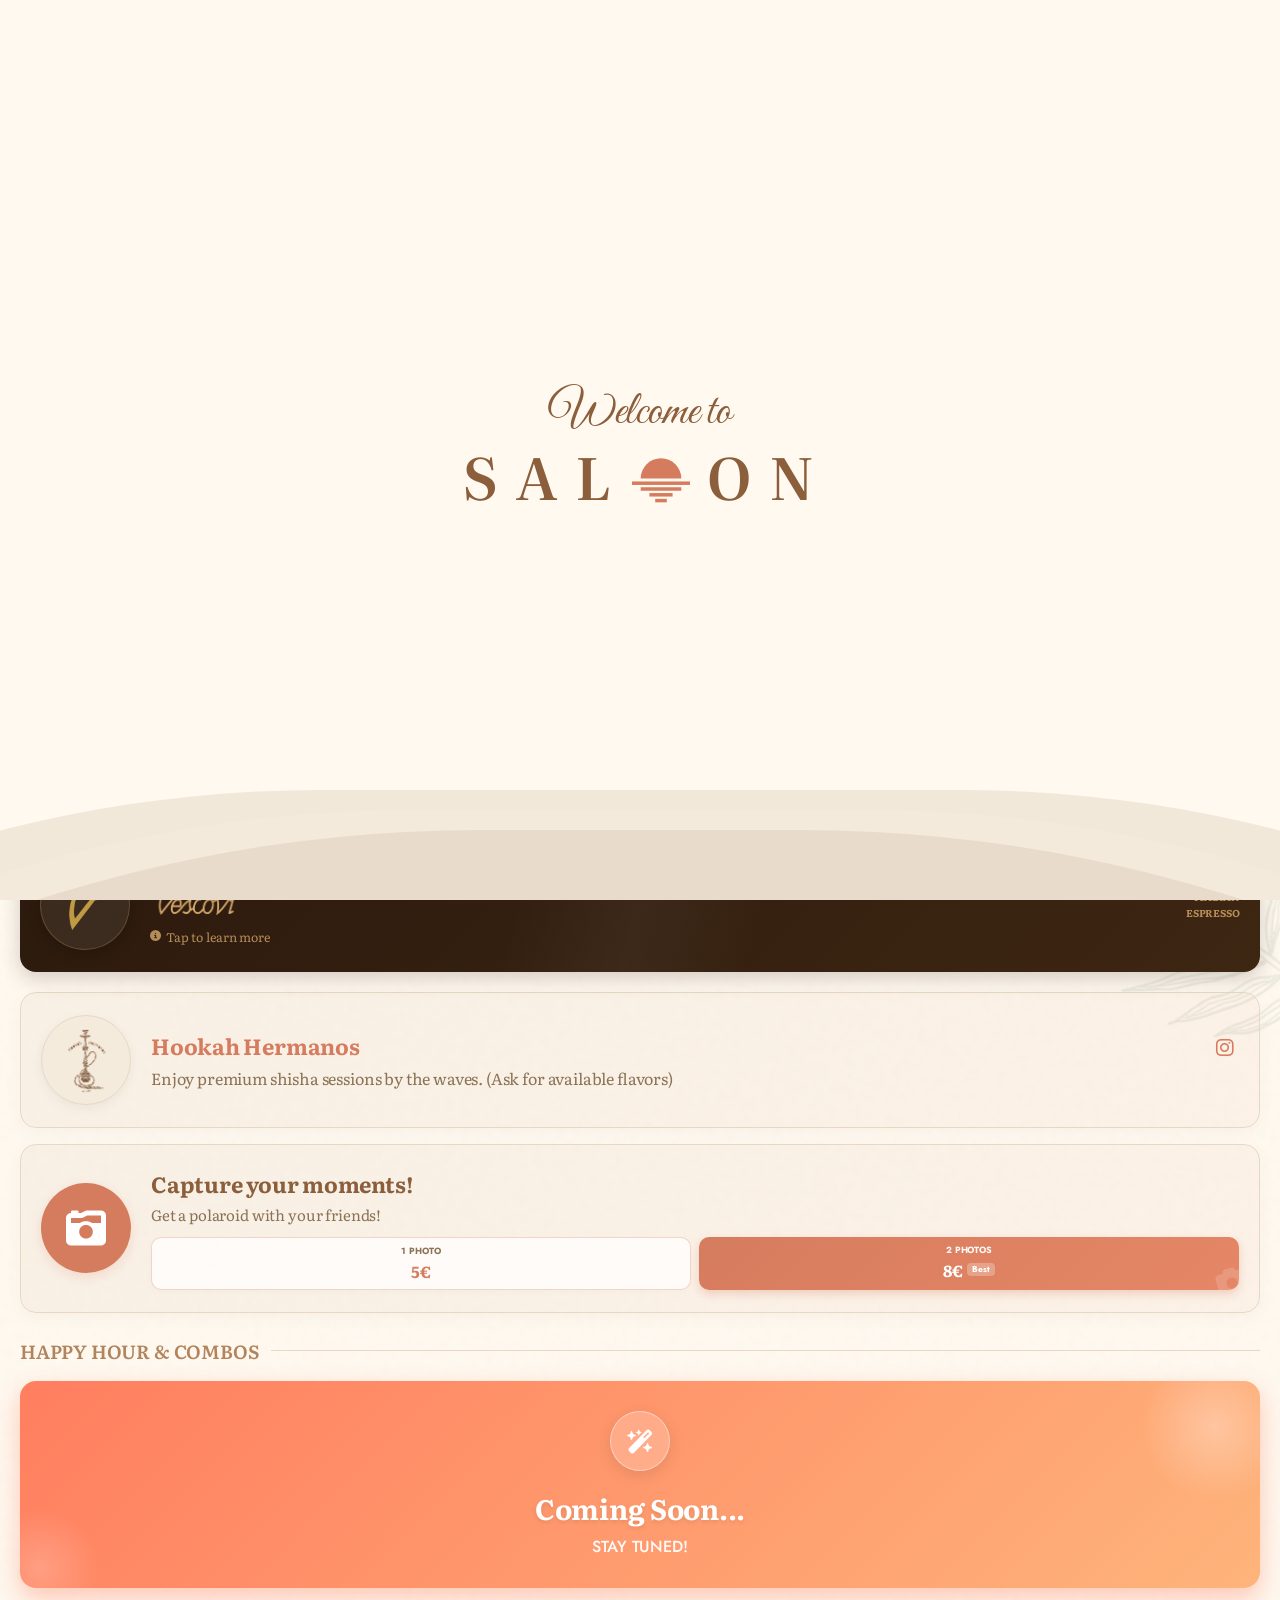
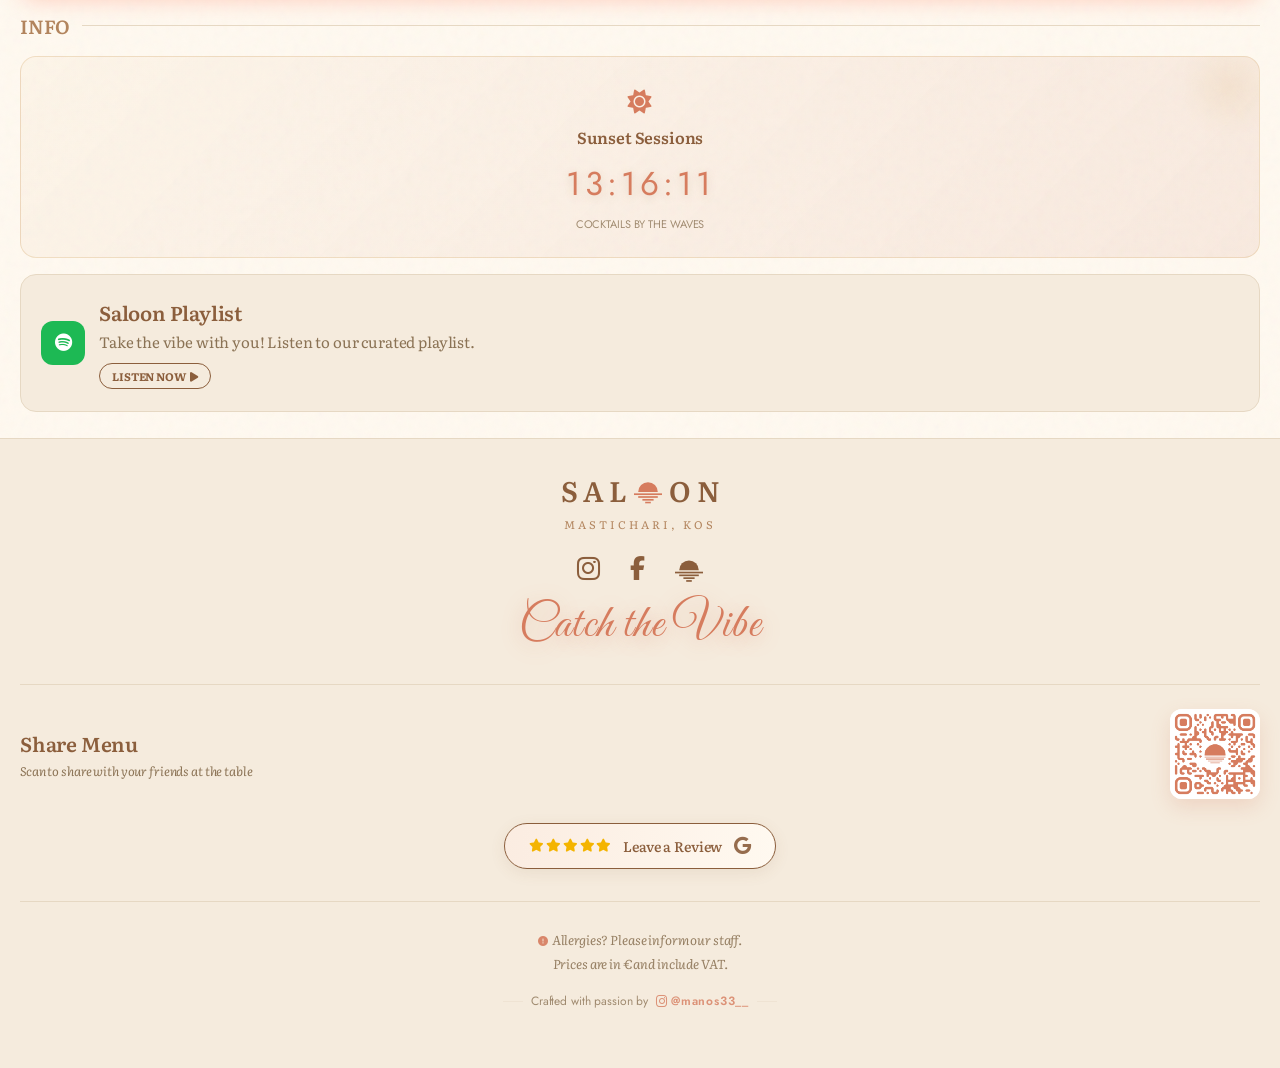
==== commit 6c7f7712: "Added: German, Italian, French. Prices Correction: Nuggets, Smoothies. Dark Mode, Quiz Correction, I" ====
--- a/index.html
+++ b/index.html
@@ -4,7 +4,7 @@
 <head>
   <meta charset="UTF-8">
   <meta name="viewport" content="width=device-width, initial-scale=1.0, maximum-scale=1.0, user-scalable=no">
-  <meta name="color-scheme" content="light">
+  <meta name="color-scheme" content="only light">
 
   <title>Saloon Beachbar &amp; Restaurant | Menu</title>
   <meta name="description"
@@ -22,6 +22,13 @@
   <meta name="twitter:description"
     content="Explore our delicious food, premium drinks, and signature cocktails by the sea.">
   <meta name="twitter:image" content="favicon.png">
+
+  <!-- Fonts -->
+  <link rel="preconnect" href="https://fonts.googleapis.com">
+  <link rel="preconnect" href="https://fonts.gstatic.com" crossorigin>
+  <link
+    href="https://fonts.googleapis.com/css2?family=Jost:ital,wght@0,300;0,400;0,500;0,600;1,400&family=Great+Vibes&family=Literata:ital,opsz,wght@0,7..72,200..900;1,7..72,200..900&display=block&subset=greek,greek-ext,latin-ext"
+    rel="stylesheet">
 
   <!-- Favicons -->
   <link rel="icon" type="image/png" href="favicon.png">
@@ -49,7 +56,6 @@
         </svg>
         O N
       </div>
-      <div class="splash-tap"><span lang-el>Πατηστε για εισοδο</span><span lang-en>Tap to enter</span></div>
     </div>
     <div class="splash-view">
       <div class="splash-water"></div>
@@ -67,6 +73,10 @@
 
   <!-- HEADER -->
   <div class="mh">
+    <!-- Theme Toggle -->
+    <button id="theme-toggle" class="theme-toggle-btn" onclick="toggleTheme()" aria-label="Toggle Theme">
+      <i class="fa-solid fa-moon"></i>
+    </button>
 
     <div class="mh-logo" style="margin-bottom: 5px;">
       S A L <svg viewBox="0 0 100 85" width="1em" height="0.85em" xmlns="http://www.w3.org/2000/svg" fill="currentColor"
@@ -83,15 +93,18 @@
     <div style="margin-top: 22px; display: flex; flex-direction: column; align-items: center; gap: 4px;">
       <div
         style="font-family: 'Literata', serif; font-size: 16px; color: var(--muted); letter-spacing: 1.5px; font-weight: 500; text-transform: uppercase;">
-        <span lang-el>Μενού Φαγητού</span><span lang-en>Food Menu</span>
+        <span lang-el>Μενού Φαγητού</span><span lang-en>Food Menu</span><span lang-de>Speisekarte</span><span
+          lang-fr>Menu Cuisine</span><span lang-it>Menu Cucina</span>
       </div>
       <div style="display: flex; align-items: baseline; gap: 6px; margin-bottom: 6px;">
         <div style="font-family: 'Literata', serif; font-style: italic; font-size: 15px; color: var(--muted);">
-          <span lang-el>από την</span><span lang-en>by</span>
+          <span lang-el>από </span><span lang-en>by</span><span lang-de>von</span><span lang-fr>par</span><span
+            lang-it>da</span>
         </div>
         <div
           style="font-family: 'Great Vibes', cursive; font-size: 32px; color: #d67c5e; line-height: 1; position:relative; display:inline-block;">
-          <span lang-el>The Saloon Family</span><span lang-en>The Saloon Family</span>
+          <span lang-el>The Saloon Family</span><span lang-en>The Saloon Family</span><span lang-de>The Saloon
+            Family</span><span lang-fr>The Saloon Family</span><span lang-it>The Saloon Family</span>
         </div>
       </div>
     </div>
@@ -101,20 +114,25 @@
       <div class="mode-toggle">
         <div class="mode-btn active" onclick="switchMode('food', this)">
           <i class="fa-solid fa-utensils" style="font-size: 13px;"></i>
-          <span lang-el>Φαγητό</span><span lang-en>Food</span>
+          <span lang-el>Φαγητό</span><span lang-en>Food</span><span lang-de>Speisen</span><span
+            lang-fr>Cuisine</span><span lang-it>Cucina</span>
         </div>
         <div class="mode-btn" onclick="switchMode('drinks', this)">
           <i class="fa-solid fa-martini-glass-citrus" style="font-size: 13px;"></i>
-          <span lang-el>Ποτά</span><span lang-en>Drinks</span>
+          <span lang-el>Ποτά</span><span lang-en>Drinks</span><span lang-de>Getränke</span><span
+            lang-fr>Boissons</span><span lang-it>Bevande</span>
         </div>
       </div>
     </div>
 
     <div class="mh-tag" style="display: flex; justify-content: center;">
-      <div class="lang-toggle" onclick="toggleLanguage()" style="position: static; margin-top: 8px;">
-        <span id="label-el" class="active">Ελληνικά</span>
-        <span style="opacity: 0.3">|</span>
-        <span id="label-en">English</span>
+      <div class="lang-segmented-control" style="margin-top: 8px;">
+        <div class="lang-slider"></div>
+        <button class="lang-segment-btn" onclick="changeLanguage('el')">🇬🇷 EL</button>
+        <button class="lang-segment-btn" onclick="changeLanguage('en')">🇬🇧 EN</button>
+        <button class="lang-segment-btn" onclick="changeLanguage('de')">🇩🇪 DE</button>
+        <button class="lang-segment-btn" onclick="changeLanguage('fr')">🇫🇷 FR</button>
+        <button class="lang-segment-btn" onclick="changeLanguage('it')">🇮🇹 IT</button>
       </div>
     </div>
 
@@ -135,21 +153,33 @@
         <i class="fa-solid fa-utensils"></i>
         <span lang-el>Πλήρες Μενού σύντομα κοντά σας...</span>
         <span lang-en>Full Menu coming soon...</span>
+        <span lang-de>Vollständiges Menü in Kürze...</span>
+        <span lang-fr>Menu complet bientôt disponible...</span>
+        <span lang-it>Menu completo in arrivo...</span>
       </div>
       <div class="announce-slide">
         <i class="fa-solid fa-champagne-glasses"></i>
         <span lang-el>Happy Hour έρχεται σύντομα!</span>
         <span lang-en>Happy Hour coming soon!</span>
+        <span lang-de>Happy Hour bald verfügbar!</span>
+        <span lang-fr>L'Happy Hour arrive bientôt!</span>
+        <span lang-it>L'Happy Hour è in arrivo!</span>
       </div>
       <div class="announce-slide">
         <i class="fa-solid fa-camera-retro"></i>
         <span lang-el>Απαθανατίστε τις Saloon στιγμές σας!</span>
         <span lang-en>Capture your Saloon Moments!</span>
+        <span lang-de>Halten Sie Ihre Saloon-Momente fest!</span>
+        <span lang-fr>Capturez vos moments Saloon!</span>
+        <span lang-it>Cattura i tuoi momenti Saloon!</span>
       </div>
       <div class="announce-slide">
         <i class="fa-solid fa-martini-glass-citrus"></i>
         <span lang-el>Απολαύστε το ηλιοβασίλεμα με ένα cocktail</span>
         <span lang-en>Enjoy the sunset with a signature cocktail</span>
+        <span lang-de>Sonnenuntergang mit Cocktail genießen</span>
+        <span lang-fr>Coucher de soleil avec cocktail à savourer</span>
+        <span lang-it>Goditi il tramonto con un cocktail</span>
       </div>
     </div>
     <button class="announce-dismiss" onclick="this.parentElement.style.display='none'" aria-label="Close">×</button>
@@ -160,49 +190,54 @@
     <div class="nav-inner">
       <button class="nav-btn nav-btn-food offers-tab active" onclick="showCategory('s0',this, 'food')">
         <i class="fa-solid fa-compass" style="margin-right:5px;"></i><span lang-el>Ανακαλύψτε</span><span
-          lang-en>Discover</span>
+          lang-en>Discover</span><span lang-de>Entdecken</span><span lang-fr>Découvrir</span><span lang-it>Scopri</span>
       </button>
       <button class="nav-btn nav-btn-food" onclick="showCategory('s_temp',this, 'food')">
         <i class="fa-solid fa-utensils" style="margin-right:5px;opacity:0.8;"></i><span lang-el>Μενού</span><span
-          lang-en>Menu</span>
+          lang-en>Menu</span><span lang-de>Menü</span><span lang-fr>Menu</span><span lang-it>Menu</span>
       </button>
       <template>
         <button class="nav-btn nav-btn-food" onclick="showCategory('s1',this, 'food')">
           <i class="fa-solid fa-mug-hot" style="margin-right:5px;opacity:0.8;"></i><span lang-el>Brunch</span><span
-            lang-en>Brunch</span>
+            lang-en>Brunch</span><span lang-de>Brunch</span><span lang-fr>Brunch</span><span lang-it>Brunch</span>
         </button>
         <button class="nav-btn nav-btn-food" onclick="showCategory('s2',this, 'food')">
           <i class="fa-solid fa-cookie-bite" style="margin-right:5px;opacity:0.8;"></i><span lang-el>Σνακς</span><span
-            lang-en>Snacks</span>
+            lang-en>Snacks</span><span lang-de>Snacks</span><span lang-fr>Snacks</span><span lang-it>Snack</span>
         </button>
         <button class="nav-btn nav-btn-food" onclick="showCategory('s3',this, 'food')">
           <i class="fa-solid fa-leaf" style="margin-right:5px;opacity:0.8;"></i><span lang-el>Σαλάτες</span><span
-            lang-en>Salads</span>
+            lang-en>Salads</span><span lang-de>Salate</span><span lang-fr>Salades</span><span lang-it>Insalate</span>
         </button>
         <button class="nav-btn nav-btn-food" onclick="showCategory('s4',this, 'food')">
           <i class="fa-solid fa-utensils" style="margin-right:5px;opacity:0.8;"></i><span lang-el>Ορεκτικά</span><span
-            lang-en>Appetizers</span>
+            lang-en>Appetizers</span><span lang-de>Vorspeisen</span><span lang-fr>Entrées</span><span
+            lang-it>Antipasti</span>
         </button>
         <button class="nav-btn nav-btn-food" onclick="showCategory('s9',this, 'food')">
           <i class="fa-solid fa-plate-wheat" style="margin-right:5px;opacity:0.8;"></i><span lang-el>Bao <span
               style="font-family: 'Jost', sans-serif;">&amp;</span>
-            Πλατώ</span><span lang-en>Bao <span style="font-family: 'Jost', sans-serif;">&amp;</span> Platters</span>
+            Πλατώ</span><span lang-en>Bao <span style="font-family: 'Jost', sans-serif;">&amp;</span>
+            Platters</span><span lang-de>Bao <span style="font-family: 'Jost', sans-serif;">&amp;</span>
+            Platten</span><span lang-fr>Bao <span style="font-family: 'Jost', sans-serif;">&amp;</span>
+            Plateaux</span><span lang-it>Bao <span style="font-family: 'Jost', sans-serif;">&amp;</span> Taglieri</span>
         </button>
         <button class="nav-btn nav-btn-food" onclick="showCategory('s5',this, 'food')">
           <i class="fa-solid fa-pizza-slice" style="margin-right:5px;opacity:0.8;"></i><span lang-el>Πίτσα</span><span
-            lang-en>Pizza</span>
+            lang-en>Pizza</span><span lang-de>Pizza</span><span lang-fr>Pizza</span><span lang-it>Pizza</span>
         </button>
         <button class="nav-btn nav-btn-food" onclick="showCategory('s6',this, 'food')">
           <i class="fa-solid fa-burger" style="margin-right:5px;opacity:0.8;"></i><span lang-el>Burgers</span><span
-            lang-en>Burgers</span>
+            lang-en>Burgers</span><span lang-de>Burger</span><span lang-fr>Burgers</span><span lang-it>Burger</span>
         </button>
         <button class="nav-btn nav-btn-food" onclick="showCategory('s7',this, 'food')">
           <i class="fa-solid fa-drumstick-bite" style="margin-right:5px;opacity:0.8;"></i><span
-            lang-el>Κυρίως</span><span lang-en>Main Course</span>
+            lang-el>Κυρίως</span><span lang-en>Main Course</span><span lang-de>Hauptgerichte</span><span lang-fr>Plats
+            Principaux</span><span lang-it>Secondi Piatti</span>
         </button>
         <button class="nav-btn nav-btn-food" onclick="showCategory('s8',this, 'food')">
           <i class="fa-solid fa-ice-cream" style="margin-right:5px;opacity:0.8;"></i><span lang-el>Γλυκά</span><span
-            lang-en>Desserts</span>
+            lang-en>Desserts</span><span lang-de>Desserts</span><span lang-fr>Desserts</span><span lang-it>Dolci</span>
         </button>
       </template>
     </div>
@@ -213,29 +248,31 @@
     <div class="nav-inner">
       <button class="nav-btn nav-btn-drinks offers-tab active" onclick="showCategory('s0',this, 'drinks')">
         <i class="fa-solid fa-compass" style="margin-right:5px;"></i><span lang-el>Ανακαλύψτε</span><span
-          lang-en>Discover</span>
+          lang-en>Discover</span><span lang-de>Entdecken</span><span lang-fr>Découvrir</span><span lang-it>Scopri</span>
       </button>
       <button class="nav-btn nav-btn-drinks" onclick="showCategory('d1',this, 'drinks')">
         <i class="fa-solid fa-cocktail" style="margin-right:5px;opacity:0.8;"></i>Cocktails
       </button>
       <button class="nav-btn nav-btn-drinks" onclick="showCategory('d2',this, 'drinks')">
         <i class="fa-solid fa-wine-bottle" style="margin-right:5px;opacity:0.8;"></i><span lang-el>Λίστα
-          Κρασιών</span><span lang-en>Wine List</span>
+          Κρασιών</span><span lang-en>Wine List</span><span lang-de>Weinkarte</span><span lang-fr>Carte des
+          Vins</span><span lang-it>Carta dei Vini</span>
       </button>
       <button class="nav-btn nav-btn-drinks" onclick="showCategory('d3',this, 'drinks')">
         <i class="fa-solid fa-beer-mug-empty" style="margin-right:5px;opacity:0.8;"></i><span lang-el>Μπύρες</span><span
-          lang-en>Beers</span>
+          lang-en>Beers</span><span lang-de>Biere</span><span lang-fr>Bières</span><span lang-it>Birre</span>
       </button>
       <button class="nav-btn nav-btn-drinks" onclick="showCategory('d4',this, 'drinks')">
         <i class="fa-solid fa-glass-water" style="margin-right:5px;opacity:0.8;"></i>Spirits
       </button>
       <button class="nav-btn nav-btn-drinks" onclick="showCategory('d5',this, 'drinks')">
         <i class="fa-solid fa-mug-saucer" style="margin-right:5px;opacity:0.8;"></i><span lang-el>Καφές</span><span
-          lang-en>Coffee</span>
+          lang-en>Coffee</span><span lang-de>Kaffee</span><span lang-fr>Café</span><span lang-it>Caffè</span>
       </button>
       <button class="nav-btn nav-btn-drinks" onclick="showCategory('d6',this, 'drinks')">
         <i class="fa-solid fa-glass-water" style="margin-right:5px;opacity:0.8;"></i><span
-          lang-el>Ροφήματα/Χυμοί</span><span lang-en>Beverages</span>
+          lang-el>Ροφήματα/Χυμοί</span><span lang-en>Beverages</span><span lang-de>Erfrischungsgetränke</span><span
+          lang-fr>Boissons & Jus</span><span lang-it>Bevande e Succhi</span>
       </button>
     </div>
   </div>
@@ -246,10 +283,16 @@
       <div class="sec-title">
         <span lang-el>Ανακαλύψτε</span>
         <span lang-en>Discover</span>
+        <span lang-de>Entdecken</span>
+        <span lang-fr>Découvrir</span>
+        <span lang-it>Scopri</span>
       </div>
       <div class="sec-en">
         <span lang-el>Εμπειρίες, Combos <span style="font-family: 'Jost', sans-serif;">&amp;</span> Νέα</span>
         <span lang-en>Experiences, Combos <span style="font-family: 'Jost', sans-serif;">&amp;</span> News</span>
+        <span lang-de>Erlebnisse, Combos <span style="font-family: 'Jost', sans-serif;">&amp;</span> News</span>
+        <span lang-fr>Expériences, Combos <span style="font-family: 'Jost', sans-serif;">&amp;</span> Nouveautés</span>
+        <span lang-it>Esperienze, Combo <span style="font-family: 'Jost', sans-serif;">&amp;</span> Novità</span>
       </div>
       <div class="sec-divider"></div>
 
@@ -257,6 +300,9 @@
       <div class="cat-label">
         <span lang-el>Εμπειρίες <span style="font-family: 'Jost', sans-serif;">&amp;</span> Υπηρεσίες</span>
         <span lang-en>Experiences <span style="font-family: 'Jost', sans-serif;">&amp;</span> Services</span>
+        <span lang-de>Erlebnisse <span style="font-family: 'Jost', sans-serif;">&amp;</span> Angebote</span>
+        <span lang-fr>Expériences <span style="font-family: 'Jost', sans-serif;">&amp;</span> Services</span>
+        <span lang-it>Esperienze <span style="font-family: 'Jost', sans-serif;">&amp;</span> Servizi</span>
       </div>
 
       <!-- Build Your Cocktail Quiz Trigger -->
@@ -268,10 +314,16 @@
           <div class="quiz-trigger-title">
             <span lang-el>Βρείτε το Cocktail σας</span>
             <span lang-en>Find Your Perfect Match</span>
+            <span lang-de>Finden Sie Ihren Cocktail</span>
+            <span lang-fr>Trouvez votre Cocktail</span>
+            <span lang-it>Trova il tuo Cocktail</span>
           </div>
           <div class="quiz-trigger-desc">
             <span lang-el>3 γρήγορες ερωτήσεις για το ιδανικό signature cocktail.</span>
             <span lang-en>3 quick questions to discover your signature cocktail.</span>
+            <span lang-de>3 schnelle Fragen, um Ihren idealen Signature-Cocktail zu finden.</span>
+            <span lang-fr>3 questions rapides pour trouver votre cocktail signature idéal.</span>
+            <span lang-it>3 rapide domande per trovare il tuo cocktail signature ideale.</span>
           </div>
         </div>
         <div class="quiz-trigger-arrow">
@@ -296,7 +348,8 @@
         <div style="flex:1; min-width:0; position:relative; z-index:2;">
           <div
             style="font-family: 'Literata', serif; font-size:10.5px; font-weight:700; letter-spacing:2px; text-transform:uppercase; color:rgba(212,169,106,0.65);">
-            <span lang-el>Σερβίρεται με</span><span lang-en>Proudly Served with</span>
+            <span lang-el>Σερβίρεται με</span><span lang-en>Proudly Served with</span><span lang-de>Stolz serviert
+              mit</span><span lang-fr>Fièrement servi avec</span><span lang-it>Fieramente servito con</span>
           </div>
 
           <div style="width: 140px; height: 50px; position:relative; margin:-2px 0 2px -4px;">
@@ -310,6 +363,9 @@
             <i class="fa-solid fa-circle-info" style="font-size:11px;"></i>
             <span lang-el>Πατήστε για περισσότερα</span>
             <span lang-en>Tap to learn more</span>
+            <span lang-de>Tippen für mehr Infos</span>
+            <span lang-fr>Appuyez pour en savoir plus</span>
+            <span lang-it>Tocca per saperne di più</span>
           </div>
         </div>
         <!-- Right badge -->
@@ -318,6 +374,9 @@
             style="font-size:10px; font-weight:700; color:rgba(212,169,106,0.8); text-transform:uppercase; letter-spacing:1px; text-align:right; line-height:1.6;">
             <span lang-el>Ιταλικός<br>Εσπρέσσο</span>
             <span lang-en>Italian<br>Espresso</span>
+            <span lang-de>Italienischer<br>Espresso</span>
+            <span lang-fr>Espresso<br>Italien</span>
+            <span lang-it>Espresso<br>Italiano</span>
           </div>
         </div>
       </div>
@@ -344,6 +403,10 @@
           <div style="font-size: 16px; color: var(--muted); line-height: 1.5; font-family: 'Literata', serif;">
             <span lang-el>Απολαύστε ναργιλέ εξαιρετικής ποιότητας δίπλα στο κύμα. (Ρωτήστε μας για τις γεύσεις)</span>
             <span lang-en>Enjoy premium shisha sessions by the waves. (Ask for available flavors)</span>
+            <span lang-de>Genießen Sie Premium-Shisha direkt am Meer. (Fragen Sie uns nach den Aromen)</span>
+            <span lang-fr>Profitez d'une chicha de qualité supérieure au bord de l'eau. (Demandez nos saveurs)</span>
+            <span lang-it>Goditi una shisha di qualità superiore in riva al mare. (Chiedi per i gusti
+              disponibili)</span>
           </div>
         </div>
       </div>
@@ -362,30 +425,48 @@
             style="font-family: 'Literata', serif; font-size: 22px; font-weight: 700; color: var(--br); margin-bottom: 4px;">
             <span lang-el>Capture your moments!</span>
             <span lang-en>Capture your moments!</span>
+            <span lang-de>Haltet eure Momente fest!</span>
+            <span lang-fr>Capturez vos moments !</span>
+            <span lang-it>Cattura i tuoi momenti!</span>
           </div>
           <div style="font-size: 15px; color: var(--muted); line-height: 1.4; font-family: 'Literata', serif;">
             <span lang-el>Φωτογραφηθείτε με την παρέα σας σε κλασική polaroid!</span>
             <span lang-en>Get a polaroid with your friends!</span>
+            <span lang-de>Ein Polaroid-Foto mit euren Freunden!</span>
+            <span lang-fr>Prenez une photo polaroid avec vos amis !</span>
+            <span lang-it>Scatta una polaroid con i tuoi amici!</span>
           </div>
           <div style="display: grid; grid-template-columns: 1fr 1fr; gap: 8px; margin-top: 12px;">
             <!-- Option 1 -->
-            <div style="background: rgba(255,255,255,0.7); border: 1px solid rgba(214,124,94,0.3); border-radius: 10px; padding: 6px; text-align: center; box-shadow: 0 2px 6px rgba(0,0,0,0.02);">
-              <div style="font-size: 9px; font-weight: 700; color: var(--muted); text-transform: uppercase; letter-spacing: 0.5px; font-family: 'Jost', sans-serif;">
-                <span lang-el>1 Φωτογραφια</span><span lang-en>1 Photo</span>
+            <div
+              style="background: rgba(255,255,255,0.7); border: 1px solid rgba(214,124,94,0.3); border-radius: 10px; padding: 6px; text-align: center; box-shadow: 0 2px 6px rgba(0,0,0,0.02);">
+              <div
+                style="font-size: 9px; font-weight: 700; color: var(--muted); text-transform: uppercase; letter-spacing: 0.5px; font-family: 'Jost', sans-serif;">
+                <span lang-el>1 Φωτογραφια</span><span lang-en>1 Photo</span><span lang-de>1 Foto</span><span lang-fr>1
+                  Photo</span><span lang-it>1 Foto</span>
               </div>
-              <div style="font-size: 16px; font-weight: 700; color: var(--accent); font-family: 'Literata', serif; margin-top: 2px;">5€</div>
+              <div
+                style="font-size: 16px; font-weight: 700; color: var(--accent); font-family: 'Literata', serif; margin-top: 2px;">
+                5€</div>
             </div>
             <!-- Option 2 -->
-            <div style="background: linear-gradient(135deg, var(--accent), #e58766); border-radius: 10px; padding: 6px; text-align: center; color: #fff; box-shadow: 0 4px 10px rgba(214,124,94,0.3); position: relative; overflow: hidden;">
-              <div style="position: absolute; right: -8px; bottom: -8px; opacity: 0.15; transform: rotate(-15deg);"><i class="fa-solid fa-camera" style="font-size: 30px;"></i></div>
+            <div
+              style="background: linear-gradient(135deg, var(--accent), #e58766); border-radius: 10px; padding: 6px; text-align: center; color: #fff; box-shadow: 0 4px 10px rgba(214,124,94,0.3); position: relative; overflow: hidden;">
+              <div style="position: absolute; right: -8px; bottom: -8px; opacity: 0.15; transform: rotate(-15deg);"><i
+                  class="fa-solid fa-camera" style="font-size: 30px;"></i></div>
               <div style="position: relative; z-index: 1;">
-                <div style="font-size: 9px; font-weight: 700; text-transform: uppercase; letter-spacing: 0.5px; font-family: 'Jost', sans-serif; opacity: 0.95;">
-                  <span lang-el>2 Φωτογραφιες</span><span lang-en>2 Photos</span>
+                <div
+                  style="font-size: 9px; font-weight: 700; text-transform: uppercase; letter-spacing: 0.5px; font-family: 'Jost', sans-serif; opacity: 0.95;">
+                  <span lang-el>2 Φωτογραφιες</span><span lang-en>2 Photos</span><span lang-de>2 Fotos</span><span
+                    lang-fr>2 Photos</span><span lang-it>2 Foto</span>
                 </div>
-                <div style="font-size: 16px; font-weight: 700; font-family: 'Literata', serif; display: flex; align-items: center; justify-content: center; gap: 4px; margin-top: 2px;">
+                <div
+                  style="font-size: 16px; font-weight: 700; font-family: 'Literata', serif; display: flex; align-items: center; justify-content: center; gap: 4px; margin-top: 2px;">
                   8€
-                  <span style="font-size: 8.5px; background: rgba(255,255,255,0.25); padding: 2px 5px; border-radius: 4px; font-family: 'Jost', sans-serif; line-height: 1;">
-                    <span lang-el>Best</span><span lang-en>Best</span>
+                  <span
+                    style="font-size: 8.5px; background: rgba(255,255,255,0.25); padding: 2px 5px; border-radius: 4px; font-family: 'Jost', sans-serif; line-height: 1;">
+                    <span lang-el>Best</span><span lang-en>Best</span><span lang-de>Best</span><span
+                      lang-fr>Top</span><span lang-it>Migliore</span>
                   </span>
                 </div>
               </div>
@@ -397,6 +478,9 @@
       <div class="cat-label">
         <span lang-el>Happy Hour & Combos</span>
         <span lang-en>Happy Hour & Combos</span>
+        <span lang-de>Happy Hour & Combos</span>
+        <span lang-fr>Happy Hour & Combos</span>
+        <span lang-it>Happy Hour & Combo</span>
       </div>
 
       <!-- Happy Hour and combos are hidden for now.-->
@@ -407,12 +491,16 @@
           <div class="hh-time">
             <span lang-el>ΚΑΘΕ ΜΕΡΑ · 17:00 – 19:00</span>
             <span lang-en>DAILY · 5:00 PM – 7:00 PM</span>
+            <span lang-fr>CHAQUE JOUR · 17:00 – 19:00</span>
+            <span lang-it>OGNI GIORNO · 17:00 – 19:00</span>
           </div>
           <div class="hh-deals">
             <div class="hh-deal">
               <div class="hh-deal-name">
                 <span lang-el>Ολα τα Cocktails</span>
                 <span lang-en>All Cocktails</span>
+                <span lang-fr>Tous les Cocktails</span>
+                <span lang-it>Tutti i Cocktail</span>
               </div>
               <div class="hh-deal-price">-30%</div>
             </div>
@@ -420,6 +508,8 @@
               <div class="hh-deal-name">
                 <span lang-el>Μπύρα Barrel</span>
                 <span lang-en>Draft Beer</span>
+                <span lang-fr>Bière Pression</span>
+                <span lang-it>Birra alla Spina</span>
               </div>
               <div class="hh-deal-price">3.50</div>
             </div>
@@ -427,6 +517,8 @@
               <div class="hh-deal-name">
                 <span lang-el>Spritz Aperol / Hugo</span>
                 <span lang-en>Aperol / Hugo Spritz</span>
+                <span lang-fr>Aperol / Hugo Spritz</span>
+                <span lang-it>Aperol / Hugo Spritz</span>
               </div>
               <div class="hh-deal-price">6.00</div>
             </div>
@@ -457,12 +549,18 @@
             style="font-family: 'Literata', serif; font-size: 28px; color: #fff; font-weight: 700; margin-bottom: 6px; letter-spacing: 1px; text-shadow: 0 2px 4px rgba(0,0,0,0.1);">
             <span lang-el>Σύντομα...</span>
             <span lang-en>Coming Soon...</span>
+            <span lang-de>Bald...</span>
+            <span lang-fr>Bientôt...</span>
+            <span lang-it>In arrivo...</span>
           </h3>
 
           <p
             style="font-family: 'Jost', sans-serif; font-size: 16px; font-weight: 500; color: rgba(255, 255, 255, 0.95); letter-spacing: 1px; text-transform: uppercase; margin: 0;">
             <span lang-el>Μείνετε συντονισμένοι!</span>
             <span lang-en>Stay tuned!</span>
+            <span lang-de>Bleibt dran!</span>
+            <span lang-fr>Restez connectés !</span>
+            <span lang-it>Resta sintonizzato!</span>
           </p>
         </div>
       </div>
@@ -568,6 +666,9 @@
       <div class="cat-label">
         <span lang-el>Πληροφορίες</span>
         <span lang-en>Info</span>
+        <span lang-de>Info</span>
+        <span lang-fr>Informations</span>
+        <span lang-it>Informazioni</span>
       </div>
 
       <!-- Info cards -->
@@ -604,6 +705,9 @@
             style="margin-bottom: 10px; font-family: 'Literata', serif; font-size: 16px; letter-spacing: 2px;">
             <span lang-el>Ηλιοβασίλεμα</span>
             <span lang-en>Sunset Sessions</span>
+            <span lang-de>Sonnenuntergang</span>
+            <span lang-fr>Coucher de Soleil</span>
+            <span lang-it>Tramonto</span>
           </div>
           <div class="info-card-desc" style="margin-top: 0;">
             <span class="sunset-timer"
@@ -613,6 +717,9 @@
             style="font-size: 11px; text-transform: uppercase; letter-spacing: 2px; color: var(--muted); margin-top: 8px; opacity: 0.8; font-family: 'Jost', sans-serif;">
             <span lang-el>Cocktails δίπλα στο κύμα</span>
             <span lang-en>Cocktails by the waves</span>
+            <span lang-de>Cocktails am Meer</span>
+            <span lang-fr>Cocktails au bord de l'eau</span>
+            <span lang-it>Cocktail in riva al mare</span>
           </div>
         </div>
       </div>
@@ -625,10 +732,16 @@
           <div class="info-card-title">
             <span lang-el>Playlist του Saloon</span>
             <span lang-en>Saloon Playlist</span>
+            <span lang-de>Saloon Playlist</span>
+            <span lang-fr>Playlist Saloon</span>
+            <span lang-it>Playlist Saloon</span>
           </div>
           <div class="info-card-desc" style="margin-bottom: 8px;">
             <span lang-el>Πάρτε το vibe μαζί σας! Ακούστε τη μουσική μας στο Spotify.</span>
             <span lang-en>Take the vibe with you! Listen to our curated playlist.</span>
+            <span lang-de>Nehmt die Stimmung mit! Hört unsere Playlist auf Spotify.</span>
+            <span lang-fr>Emportez l'ambiance avec vous ! Écoutez notre playlist sur Spotify.</span>
+            <span lang-it>Porta l'atmosfera con te! Ascolta la nostra playlist su Spotify.</span>
           </div>
           <a href="https://open.spotify.com/playlist/6X5OCMhptjAp2IYawQrcgl?si=idTeBFVKST6gsSxLcw0HDQ&pi=FHF2Tf-QTCq2B"
             target="_blank"
@@ -637,6 +750,9 @@
             onmouseout="this.style.background='transparent'; this.style.color='var(--br)';">
             <span lang-el>ΑΚΟΥΣΤΕ ΤΩΡΑ &nbsp;<i class="fa-solid fa-play"></i></span>
             <span lang-en>LISTEN NOW &nbsp;<i class="fa-solid fa-play"></i></span>
+            <span lang-de>JETZT HÖREN &nbsp;<i class="fa-solid fa-play"></i></span>
+            <span lang-fr>ÉCOUTER MAINTENANT &nbsp;<i class="fa-solid fa-play"></i></span>
+            <span lang-it>ASCOLTA ORA &nbsp;<i class="fa-solid fa-play"></i></span>
           </a>
         </div>
       </div>
@@ -664,12 +780,68 @@
       <div class="sec-title">
         <span lang-el>Μενού</span>
         <span lang-en>Menu</span>
+        <span lang-de>Menü</span>
+        <span lang-fr>Menu</span>
+        <span lang-it>Menu</span>
       </div>
       <div class="sec-en">
         <span lang-el>Όλη μέρα</span>
         <span lang-en>All Day Menu</span>
+        <span lang-de>All-Day-Menü</span>
+        <span lang-fr>Menu Toute la Journée</span>
+        <span lang-it>Menu Tutto il Giorno</span>
       </div>
       <div class="sec-divider"></div>
+
+      <!-- CLUB SANDWICHES -->
+      <div class="cat-label">
+        <span lang-el>Club Sandwich</span>
+        <span lang-en>Club Sandwich</span>
+        <span lang-de>Club Sandwich</span>
+        <span lang-fr>Club Sandwich</span>
+        <span lang-it>Club Sandwich</span>
+      </div>
+
+      <div class="item">
+        <div class="item-header">
+          <div class="item-title">
+            <span lang-el>Κοτόπουλο</span>
+            <span lang-en>Chicken</span>
+            <span lang-de>Hähnchen</span>
+            <span lang-fr>Poulet</span>
+            <span lang-it>Pollo</span>
+          </div>
+          <div class="item-price">9.00</div>
+        </div>
+        <div class="item-desc">
+          <span lang-el>Τυρί, ντομάτα, iceberg, μπέικον, cocktail σως. Συνοδεύεται από πατάτες τηγανητές</span>
+          <span lang-en>Cheese, tomato, iceberg, bacon, cocktail sauce. Served with french fries</span>
+          <span lang-de>Käse, Tomate, Eisbergsalat, Speck, Cocktailsauce. Serviert mit Pommes frites</span>
+          <span lang-fr>Fromage, tomate, salade iceberg, bacon, sauce cocktail. Servi avec frites</span>
+          <span lang-it>Formaggio, pomodoro, insalata iceberg, bacon, salsa cocktail. Servito con patatine fritte</span>
+        </div>
+      </div>
+
+      <div class="item">
+        <div class="item-header">
+          <div class="item-title">
+            <span lang-el>Αλλαντικών (Ζαμπόν ή Γαλοπούλα)</span>
+            <span lang-en>Cold Cuts (Ham or Turkey)</span>
+            <span lang-de>Aufschnitt (Schinken oder Pute)</span>
+            <span lang-fr>Charcuterie (Jambon ou Dinde)</span>
+            <span lang-it>Affettati (Prosciutto o Tacchino)</span>
+          </div>
+          <div class="item-price">8.50</div>
+        </div>
+        <div class="item-desc">
+          <span lang-el>Τυρί, μπέικον, iceberg, ντομάτα, αυγό, cocktail σως. Συνοδεύεται από πατάτες τηγανητές</span>
+          <span lang-en>Cheese, bacon, iceberg, tomato,egg,cocktail sauce. Served with french fries</span>
+          <span lang-de>Käse, Speck, Eisbergsalat, Tomate, Ei, Cocktailsauce. Serviert mit Pommes frites</span>
+          <span lang-fr>Fromage, bacon, salade iceberg, tomate, œuf, sauce cocktail. Servi avec frites</span>
+          <span lang-it>Formaggio, bacon, insalata iceberg, pomodoro, uovo, salsa cocktail. Servito con patatine
+            fritte</span>
+        </div>
+      </div>
 
       <!-- HIDDEN KATIMERIA SECTION-->
       <template>
@@ -687,6 +859,8 @@
                     style="vertical-align: middle;">V</span></span>
                 <span lang-en>Katimeria (Local Tradition) <span class="vbadge"
                     style="vertical-align: middle;">V</span></span>
+                <span lang-de>Katimeria (Lokale Tradition) <span class="vbadge"
+                    style="vertical-align: middle;">V</span></span>
               </div>
               <div class="item-price">6.00</div>
             </div>
@@ -697,6 +871,8 @@
               <span lang-en>Traditional fried pastry filled with cheese and drizzled with local honey. An authentic
                 taste
                 of the island!</span>
+              <span lang-de>Traditionelles frittiertes Gebäck, gefüllt mit Käse und beträufelt mit lokalem Honig. Ein
+                authentischer Geschmack der Insel!</span>
             </div>
           </div>
         </div>
@@ -706,18 +882,27 @@
       <div class="cat-label">
         <span lang-el>Μπολ Ενέργειας</span>
         <span lang-en>Energy Bowls</span>
+        <span lang-de>Energy Bowls</span>
+        <span lang-fr>Bols Énergie</span>
+        <span lang-it>Bowl Energetiche</span>
       </div>
       <div class="item">
         <div class="item-header">
           <div class="item-title">
             <span lang-el>Protein Bowl <span class="vbadge">V</span></span>
             <span lang-en>Protein Bowl <span class="vbadge">V</span></span>
+            <span lang-de>Protein-Bowl <span class="vbadge">V</span></span>
+            <span lang-fr>Bol Protéiné <span class="vbadge">V</span></span>
+            <span lang-it>Protein Bowl <span class="vbadge">V</span></span>
           </div>
           <div class="item-price">8.50</div>
         </div>
         <div class="item-desc">
           <span lang-el>Γιαούρτι, σοκολάτα πρωτεΐνης, καρύδια, μπανάνα, μπισκότα</span>
           <span lang-en>Yogurt, chocolate protein, walnuts, banana, biscuits</span>
+          <span lang-de>Joghurt, Schokoladenprotein, Walnüsse, Banane, Kekse</span>
+          <span lang-fr>Yaourt, protéines au chocolat, noix, banane, biscuits</span>
+          <span lang-it>Yogurt, proteine al cioccolato, noci, banana, biscotti</span>
         </div>
       </div>
       <div class="item">
@@ -725,12 +910,18 @@
           <div class="item-title">
             <span lang-el>Energy Bowl <span class="vbadge">V</span></span>
             <span lang-en>Energy Bowl <span class="vbadge">V</span></span>
+            <span lang-de>Energy-Bowl <span class="vbadge">V</span></span>
+            <span lang-fr>Bol Énergie <span class="vbadge">V</span></span>
+            <span lang-it>Energy Bowl <span class="vbadge">V</span></span>
           </div>
           <div class="item-price">9.00</div>
         </div>
         <div class="item-desc">
           <span lang-el>Γιαούρτι, φρέσκα φρούτα εποχής, μέλι, granola, φυστικοβούτυρο</span>
           <span lang-en>Yogurt, fresh seasonal fruits, honey, granola, peanut butter</span>
+          <span lang-de>Joghurt, frische Früchte der Saison, Honig, Granola, Erdnussbutter</span>
+          <span lang-fr>Yaourt, fruits frais de saison, miel, granola, beurre de cacahuète</span>
+          <span lang-it>Yogurt, frutta fresca di stagione, miele, granola, burro di arachidi</span>
         </div>
       </div>
 
@@ -738,18 +929,27 @@
       <div class="cat-label">
         <span lang-el>Τοστ</span>
         <span lang-en>Toasts</span>
+        <span lang-de>Toasts</span>
+        <span lang-fr>Toasts</span>
+        <span lang-it>Toast</span>
       </div>
       <div class="item">
         <div class="item-header">
           <div class="item-title">
             <span lang-el>Απλό</span>
             <span lang-en>Plain</span>
+            <span lang-de>Einfach</span>
+            <span lang-fr>Simple</span>
+            <span lang-it>Classico</span>
           </div>
           <div class="item-price">3.50</div>
         </div>
         <div class="item-desc">
           <span lang-el>Ζαμπόν ή γαλοπούλα, τυρί, σως, ντομάτα</span>
           <span lang-en>Ham or turkey, cheese, sauce, tomato</span>
+          <span lang-de>Schinken oder Pute, Käse, Sauce, Tomate</span>
+          <span lang-fr>Jambon ou dinde, fromage, sauce, tomate</span>
+          <span lang-it>Prosciutto o tacchino, formaggio, salsa, pomodoro</span>
         </div>
       </div>
       <div class="item">
@@ -757,12 +957,18 @@
           <div class="item-title">
             <span lang-el>Σπέσιαλ</span>
             <span lang-en>Saloon Special</span>
+            <span lang-de>Saloon Spezial</span>
+            <span lang-fr>Saloon Spécial</span>
+            <span lang-it>Saloon Special</span>
           </div>
           <div class="item-price">4.50</div>
         </div>
         <div class="item-desc">
           <span lang-el>Ζαμπόν ή γαλοπούλα, τυρί, ντομάτα, μαγιονέζα, αυγό</span>
           <span lang-en>Ham or turkey, cheese, tomato, mayo, egg</span>
+          <span lang-de>Schinken oder Pute, Käse, Tomate, Mayonnaise, Ei</span>
+          <span lang-fr>Jambon ou dinde, fromage, tomate, mayonnaise, œuf</span>
+          <span lang-it>Prosciutto o tacchino, formaggio, pomodoro, maionese, uovo</span>
         </div>
       </div>
 
@@ -770,18 +976,27 @@
       <div class="cat-label">
         <span lang-el>Μπαγκέτες</span>
         <span lang-en>Baguettes</span>
+        <span lang-de>Baguettes</span>
+        <span lang-fr>Baguettes</span>
+        <span lang-it>Baguette</span>
       </div>
       <div class="item">
         <div class="item-header">
           <div class="item-title">
             <span lang-el>Καθημερινή Απόλαυση</span>
             <span lang-en>Classic Deli</span>
+            <span lang-de>Klassisches Deli</span>
+            <span lang-fr>Déli Classique</span>
+            <span lang-it>Deli Classica</span>
           </div>
           <div class="item-price">5.50</div>
         </div>
         <div class="item-desc">
           <span lang-el>Ζαμπόν ή γαλοπούλα, τυρί, ντομάτα, μαρούλι, μαγιονέζα</span>
           <span lang-en>Ham or turkey, cheese, tomato, lettuce, mayo</span>
+          <span lang-de>Schinken oder Pute, Käse, Tomate, Salat, Mayonnaise</span>
+          <span lang-fr>Jambon ou dinde, fromage, tomate, salade, mayonnaise</span>
+          <span lang-it>Prosciutto o tacchino, formaggio, pomodoro, lattuga, maionese</span>
         </div>
       </div>
       <div class="item">
@@ -789,12 +1004,19 @@
           <div class="item-title">
             <span lang-el>Μερακλίδικη <span class="chef-star"><i class="fa-solid fa-star"></i> Best Seller</span></span>
             <span lang-en>Greek Gyro <span class="chef-star"><i class="fa-solid fa-star"></i> Best Seller</span></span>
+            <span lang-de>Traditionell Griechisch <span class="chef-star"><i class="fa-solid fa-star"></i> Best
+                Seller</span></span>
+            <span lang-fr>Gyros Grec <span class="chef-star"><i class="fa-solid fa-star"></i> Best Seller</span></span>
+            <span lang-it>Gyro Greco <span class="chef-star"><i class="fa-solid fa-star"></i> Best Seller</span></span>
           </div>
           <div class="item-price">7.50</div>
         </div>
         <div class="item-desc">
           <span lang-el>Γύρος (Χοιρινός ή Κοτόπουλο), ντομάτα, κρεμμύδι, τζατζίκι ή σως. Συνοδεύεται με πατάτες</span>
           <span lang-en>Gyros (Pork or Chicken), tomato, onion, tzatziki or sauce. Served with fries</span>
+          <span lang-de>Gyros (Schwein oder Hähnchen), Tomate, Zwiebel, Tzatziki oder Sauce. Serviert mit Pommes</span>
+          <span lang-fr>Gyros (porc ou poulet), tomate, oignon, tzatziki ou sauce. Servi avec frites</span>
+          <span lang-it>Gyros (maiale o pollo), pomodoro, cipolla, tzatziki o salsa. Servito con patatine</span>
         </div>
       </div>
       <div class="item">
@@ -802,12 +1024,18 @@
           <div class="item-title">
             <span lang-el>Τραγανή</span>
             <span lang-en>Crispy Bite</span>
-          </div>
-          <div class="item-price">6.50</div>
+            <span lang-de>Knuspriger Happen</span>
+            <span lang-fr>Bouchée Croustillante</span>
+            <span lang-it>Morso Croccante</span>
+          </div>
+          <div class="item-price">7.50</div>
         </div>
         <div class="item-desc">
           <span lang-el>Κοτομπουκιές, τυρί, σως. Συνοδεύεται με πατάτες</span>
           <span lang-en>Chicken nuggets, cheese, sauce. Served with fries</span>
+          <span lang-de>Chicken Nuggets, Käse, Sauce. Serviert mit Pommes</span>
+          <span lang-fr>Nuggets de poulet, fromage, sauce. Servi avec frites</span>
+          <span lang-it>Nuggets di pollo, formaggio, salsa. Servito con patatine</span>
         </div>
       </div>
       <div class="item">
@@ -815,6 +1043,9 @@
           <div class="item-title">
             <span lang-el>Αιγαιοπελαγίτικη</span>
             <span lang-en>Aegean Breeze</span>
+            <span lang-de>Ägäische Brise</span>
+            <span lang-fr>Brise de l'Égée</span>
+            <span lang-it>Brezza dell'Egeo</span>
           </div>
           <div class="vbadge">V</div>
           <div class="item-price">6.00</div>
@@ -822,6 +1053,9 @@
         <div class="item-desc">
           <span lang-el>Ντομάτα, αγγούρι, κρεμμύδι, φέτα, πάστα ελιάς, ρίγανη, πιπεριά</span>
           <span lang-en>Tomato, cucumber, onion, feta cheese, olive paste, oregano, pepper</span>
+          <span lang-de>Tomate, Gurke, Zwiebel, Feta-Käse, Olivenpaste, Oregano, Paprika</span>
+          <span lang-fr>Tomate, concombre, oignon, feta, tapenade d'olives, origan, poivron</span>
+          <span lang-it>Pomodoro, cetriolo, cipolla, feta, pasta di olive, origano, peperone</span>
         </div>
       </div>
 
@@ -829,18 +1063,27 @@
       <div class="cat-label">
         <span lang-el>Σαλάτες</span>
         <span lang-en>Salads</span>
+        <span lang-de>Salate</span>
+        <span lang-fr>Salades</span>
+        <span lang-it>Insalate</span>
       </div>
       <div class="item">
         <div class="item-header">
           <div class="item-title">
             <span lang-el>Ceasar</span>
             <span lang-en>Caesar</span>
+            <span lang-de>Caesar</span>
+            <span lang-fr>César</span>
+            <span lang-it>Caesar</span>
           </div>
           <div class="item-price">9.50</div>
         </div>
         <div class="item-desc">
           <span lang-el>Πράσινη σαλάτα, κοτόπουλο, μπέικον, κρουτόν, σίζαρ σως, φλέικς παρμεζάνας</span>
           <span lang-en>Green salad, chicken, bacon, croutons, caesar dressing, parmesan flakes</span>
+          <span lang-de>Grüner Salat, Hähnchen, Speck, Croutons, Caesar-Dressing, Parmesanflocken</span>
+          <span lang-fr>Salade verte, poulet, bacon, croûtons, sauce césar, copeaux de parmesan</span>
+          <span lang-it>Insalata verde, pollo, bacon, crostini, salsa caesar, scaglie di parmigiano</span>
         </div>
       </div>
       <div class="item">
@@ -848,6 +1091,9 @@
           <div class="item-title">
             <span lang-el>Χωριάτικη</span>
             <span lang-en>Greek Salad</span>
+            <span lang-de>Griechischer Bauernsalat</span>
+            <span lang-fr>Salade Grecque</span>
+            <span lang-it>Insalata Greca</span>
           </div>
           <div class="vbadge">V</div>
           <div class="item-price">8.50</div>
@@ -855,6 +1101,9 @@
         <div class="item-desc">
           <span lang-el>Ντομάτα, αγγούρι, κρεμμύδι, πιπεριά, φέτα, ελιές, ρίγανη</span>
           <span lang-en>Tomato, cucumber, onion, pepper, feta cheese, olives, oregano</span>
+          <span lang-de>Tomate, Gurke, Zwiebel, Paprika, Feta-Käse, Oliven, Oregano</span>
+          <span lang-fr>Tomate, concombre, oignon, poivron, feta, olives, origan</span>
+          <span lang-it>Pomodoro, cetriolo, cipolla, peperone, feta, olive, origano</span>
         </div>
       </div>
       <div class="item">
@@ -862,6 +1111,9 @@
           <div class="item-title">
             <span lang-el>Ντάκος</span>
             <span lang-en>Dakos</span>
+            <span lang-de>Dakos</span>
+            <span lang-fr>Dakos</span>
+            <span lang-it>Dakos</span>
           </div>
           <div class="vbadge">V</div>
           <div class="item-price">8.50</div>
@@ -869,6 +1121,9 @@
         <div class="item-desc">
           <span lang-el>Παξιμάδι, ντομάτα, φέτα, κάπαρη, πάστα ελιάς</span>
           <span lang-en>Rusk, tomato, feta cheese, capers, olive paste</span>
+          <span lang-de>Gerstenbrot (Rusk), Tomate, Feta-Käse, Kapern, Olivenpaste</span>
+          <span lang-fr>Pain d'orge séché (rusk), tomate, feta, câpres, tapenade d'olives</span>
+          <span lang-it>Frisella di orzo (rusk), pomodoro, feta, capperi, pasta di olive</span>
         </div>
       </div>
       <div class="item">
@@ -876,6 +1131,9 @@
           <div class="item-title">
             <span lang-el>Μεσογειακή με Χαλούμι</span>
             <span lang-en>Mediterranean with Halloumi</span>
+            <span lang-de>Mediterraner Salat mit Halloumi</span>
+            <span lang-fr>Méditerranéenne au Halloumi</span>
+            <span lang-it>Mediterranea con Halloumi</span>
           </div>
           <div class="vbadge">V</div>
           <div class="item-price">9.50</div>
@@ -883,6 +1141,11 @@
         <div class="item-desc">
           <span lang-el>Πράσινη σαλάτα, αποξηραμένα κράνμπερι, καρύδι, χαλούμι, βινεγκρέτ μελιού, μαύρο σουσάμι</span>
           <span lang-en>Green salad, dried cranberries, walnuts, halloumi, honey vinaigrette, black sesame</span>
+          <span lang-de>Grüner Salat, getrocknete Cranberries, Walnüsse, Halloumi, Honig-Vinaigrette, schwarzer
+            Sesam</span>
+          <span lang-fr>Salade verte, canneberges séchées, noix, halloumi, vinaigrette au miel, sésame noir</span>
+          <span lang-it>Insalata verde, mirtilli rossi essiccati, noci, halloumi, vinaigrette al miele, sesamo
+            nero</span>
         </div>
       </div>
 
@@ -890,12 +1153,18 @@
       <div class="cat-label">
         <span lang-el>Bites &amp; Shares</span>
         <span lang-en>Bites &amp; Shares</span>
+        <span lang-de>Happen &amp; Teilen</span>
+        <span lang-fr>À Partager &amp; Tapas</span>
+        <span lang-it>Sfizi &amp; Condivisione</span>
       </div>
       <div class="item">
         <div class="item-header">
           <div class="item-title">
             <span lang-el>The Aegean Five</span>
             <span lang-en>The Aegean Five</span>
+            <span lang-de>Die ägäischen Fünf</span>
+            <span lang-fr>Les Cinq de l'Égée</span>
+            <span lang-it>I Cinque dell'Egeo</span>
           </div>
           <div class="vbadge">V</div>
           <div class="item-price">8.50</div>
@@ -903,6 +1172,11 @@
         <div class="item-desc">
           <span lang-el>Τυροκαυτερή, μελιτζανοσαλάτα, τζατζίκι, τυροσαλάτα, χούμους, πίτες, ελιές</span>
           <span lang-en>Spicy cheese dip, eggplant dip, tzatziki, cheese salad, hummus, pitta bread, olives</span>
+          <span lang-de>Scharfe Käsecreme, Auberginencreme, Tzatziki, Käsesalat, Hummus, Fladenbrot, Oliven</span>
+          <span lang-fr>Mousse de fromage épicée, caviar d'aubergine, tzatziki, salade de fromage, houmous, pain pita,
+            olives</span>
+          <span lang-it>Crema di formaggio piccante, crema di melanzane, tzatziki, insalata di formaggio, hummus, pane
+            pita, olive</span>
         </div>
       </div>
       <div class="item">
@@ -910,12 +1184,18 @@
           <div class="item-title">
             <span lang-el>Τραγανές Κοτομπουκιές</span>
             <span lang-en>Crispy Chicken Nuggets</span>
+            <span lang-de>Knusprige Chicken Nuggets</span>
+            <span lang-fr>Nuggets de Poulet Croustillants</span>
+            <span lang-it>Nuggets di Pollo Croccanti</span>
           </div>
           <div class="item-price">8.50</div>
         </div>
         <div class="item-desc">
-          <span lang-el>Μερίδα κοτομπουκιές, συνοδεύεται με πατάτες και σως</span>
+          <span lang-el>Μερίδα κοτομπουκιές, συνοδεύεται από πατάτες και σως</span>
           <span lang-en>Portion of chicken nuggets, served with fries and sauce</span>
+          <span lang-de>Eine Portion Chicken Nuggets, serviert mit Pommes frites und Sauce</span>
+          <span lang-fr>Portion de nuggets de poulet, servie avec frites et sauce</span>
+          <span lang-it>Porzione di nuggets di pollo, servita con patatine fritte e salsa</span>
         </div>
       </div>
       <div class="item">
@@ -923,25 +1203,37 @@
           <div class="item-title">
             <span lang-el>Μερίδα Γύρος</span>
             <span lang-en>Gyros Portion</span>
+            <span lang-de>Gyros-Teller</span>
+            <span lang-fr>Portion de Gyros</span>
+            <span lang-it>Porzione di Gyros</span>
           </div>
           <div class="item-price">14.00</div>
         </div>
         <div class="item-desc">
-          <span lang-el>Γύρος χοιρινός ή κοτόπουλο, συνοδεύεται με πίτες, τζατζίκι και πατάτες</span>
+          <span lang-el>Γύρος χοιρινός ή κοτόπουλο, συνοδεύεται από πίτες, τζατζίκι και πατάτες</span>
           <span lang-en>Gyros pork or chicken, served with pitta bread, tzatziki and fries</span>
+          <span lang-de>Schweine- oder Hähnchengyros, serviert mit Fladenbrot, Tzatziki und Pommes frites</span>
+          <span lang-fr>Gyros de porc ou de poulet, servi avec pain pita, tzatziki et frites</span>
+          <span lang-it>Gyros di maiale o pollo, servito con pane pita, tzatziki e patatine</span>
         </div>
       </div>
       <div class="item">
         <div class="item-header">
           <div class="item-title">
             <span lang-el>Πλατώ Αλλαντικών-Τυριών</span>
-            <span lang-en>Meat & Cheese Platter</span>
+            <span lang-en>Meat &amp; Cheese Platter</span>
+            <span lang-de>Aufschnitt- und Käseplatte</span>
+            <span lang-fr>Planche de Charcuteries &amp; Fromages</span>
+            <span lang-it>Tagliere di Salumi &amp; Formaggi</span>
           </div>
           <div class="item-price">14.00</div>
         </div>
         <div class="item-desc">
           <span lang-el>Ποικιλία από ελληνικά αλλαντικά και τυριά, με συνοδευτικά</span>
           <span lang-en>Variety of Greek cold cuts and cheeses, with accompaniments</span>
+          <span lang-de>Auswahl an griechischen Wurst- und Käsesorten mit Beilagen</span>
+          <span lang-fr>Sélection de charcuteries et fromages grecs, avec accompagnements</span>
+          <span lang-it>Selezione di salumi e formaggi greci, con contorni</span>
         </div>
       </div>
       <div class="item">
@@ -949,6 +1241,9 @@
           <div class="item-title">
             <span lang-el>Πατάτες Τηγανητές <span class="vbadge">V</span></span>
             <span lang-en>French Fries <span class="vbadge">V</span></span>
+            <span lang-de>Pommes frites <span class="vbadge">V</span></span>
+            <span lang-fr>Frites <span class="vbadge">V</span></span>
+            <span lang-it>Patatine Fritte <span class="vbadge">V</span></span>
           </div>
           <div class="item-price">4.50</div>
         </div>
@@ -959,12 +1254,18 @@
       <div class="cat-label">
         <span lang-el>Σπιτικά Γλυκά</span>
         <span lang-en>Homemade Desserts</span>
+        <span lang-de>Hausgemachte Desserts</span>
+        <span lang-fr>Desserts Maison</span>
+        <span lang-it>Dolci Fatti in Casa</span>
       </div>
       <div class="item">
         <div class="item-header">
           <div class="item-title">
             <span lang-el>Μπανόφι <span class="vbadge">V</span></span>
             <span lang-en>Banoffee <span class="vbadge">V</span></span>
+            <span lang-de>Banoffee <span class="vbadge">V</span></span>
+            <span lang-fr>Banoffee <span class="vbadge">V</span></span>
+            <span lang-it>Banoffee <span class="vbadge">V</span></span>
           </div>
           <div class="item-price">6.50</div>
         </div>
@@ -974,12 +1275,18 @@
           <div class="item-title">
             <span lang-el>Τσιζ Κέικ <span class="vbadge">V</span></span>
             <span lang-en>Cheesecake <span class="vbadge">V</span></span>
+            <span lang-de>Cheesecake <span class="vbadge">V</span></span>
+            <span lang-fr>Cheesecake <span class="vbadge">V</span></span>
+            <span lang-it>Cheesecake <span class="vbadge">V</span></span>
           </div>
           <div class="item-price">5.00</div>
         </div>
         <div class="item-desc">
           <span lang-el>Με σπιτική μαρμελάδα</span>
           <span lang-en>With homemade jam</span>
+          <span lang-de>Mit hausgemachter Marmelade</span>
+          <span lang-fr>Avec confiture maison</span>
+          <span lang-it>Con marmellata fatta in casa</span>
         </div>
       </div>
       <div class="item">
@@ -987,6 +1294,9 @@
           <div class="item-title">
             <span lang-el>Μιλφέιγ <span class="vbadge">V</span></span>
             <span lang-en>Millefeuille <span class="vbadge">V</span></span>
+            <span lang-de>Mille-feuille <span class="vbadge">V</span></span>
+            <span lang-fr>Mille-feuille <span class="vbadge">V</span></span>
+            <span lang-it>Millefoglie <span class="vbadge">V</span></span>
           </div>
           <div class="item-price">6.50</div>
         </div>
@@ -1005,13 +1315,23 @@
                   style="vertical-align: middle;">V</span></span>
               <span lang-en>Vanilla Submarine (Local Tradition) <span class="vbadge"
                   style="vertical-align: middle;">V</span></span>
-            </div>
-            <div class="item-price">4.00</div>
+              <span lang-de>Vanille-U-Boot (Lokale Tradition) <span class="vbadge"
+                  style="vertical-align: middle;">V</span></span>
+              <span lang-fr>Submarine à la Vanille (Tradition Locale) <span class="vbadge"
+                  style="vertical-align: middle;">V</span></span>
+              <span lang-it>Vanilla Submarine (Tradizione Locale) <span class="vbadge"
+                  style="vertical-align: middle;">V</span></span>
+            </div>
+            <div class="item-price">3.00</div>
           </div>
           <div class="item-desc" style="opacity: 0.9;">
             <span lang-el>Ένα κλασσικό ελληνικό γλυκό, δροσερό και αγαπημένο από όλους! Μία ανάμνηση από τα παιδικά μας
               χρόνια!</span>
             <span lang-en>A classic Greek dessert, refreshing and loved by all! A childhood memory!</span>
+            <span lang-de>Ein klassisches griechisches Dessert, erfrischend und von allen geliebt! Eine
+              Kindheitserinnerung!</span>
+            <span lang-fr>Un dessert grec classique, rafraîchissant et apprécié de tous ! Un souvenir d'enfance !</span>
+            <span lang-it>Un classico dolce greco, rinfrescante e amato da tutti! Un ricordo d'infanzia!</span>
           </div>
         </div>
       </div>
@@ -1020,12 +1340,18 @@
       <div class="cat-label">
         <span lang-el>Κρουασάν</span>
         <span lang-en>Croissants</span>
+        <span lang-de>Croissants</span>
+        <span lang-fr>Croissants</span>
+        <span lang-it>Croissant</span>
       </div>
       <div class="item">
         <div class="item-header">
           <div class="item-title">
             <span lang-el>Σοκολάτα</span>
             <span lang-en>Chocolate</span>
+            <span lang-de>Schokolade</span>
+            <span lang-fr>Chocolat</span>
+            <span lang-it>Cioccolato</span>
           </div>
           <div class="item-price">4.50</div>
         </div>
@@ -1035,6 +1361,9 @@
           <div class="item-title">
             <span lang-el>Κρέμα ζαχαροπλαστικής &amp; Φράουλες</span>
             <span lang-en>Pastry cream &amp; Strawberries</span>
+            <span lang-de>Konditorcreme &amp; Erdbeeren</span>
+            <span lang-fr>Crème pâtissière &amp; Fraises</span>
+            <span lang-it>Crema pasticcera &amp; Fragole</span>
           </div>
           <div class="item-price">5.50</div>
         </div>
@@ -2048,6 +2377,9 @@
           <div class="sec-en">
             <span lang-el>Η Απόλυτη Εμπειρία</span>
             <span lang-en>The Ultimate Experience</span>
+            <span lang-de>Das ultimative Erlebnis</span>
+            <span lang-fr>L'Expérience Ultime</span>
+            <span lang-it>L'Esperienza Suprema</span>
           </div>
         </div>
         <div onclick="openQuizModal()"
@@ -2062,7 +2394,13 @@
       </div>
       <div class="sec-divider"></div>
 
-      <div class="cat-label">Signature Cocktails</div>
+      <div class="cat-label">
+        <span lang-el>Signature Cocktails</span>
+        <span lang-en>Signature Cocktails</span>
+        <span lang-de>Signature Cocktails</span>
+        <span lang-fr>Cocktails Signatures</span>
+        <span lang-it>Cocktail d'Autore</span>
+      </div>
 
       <!-- Tribute & Quote -->
       <div style="text-align: center; margin: 15px 0 25px; padding: 0 20px;">
@@ -2075,110 +2413,181 @@
             ψυχή που αγαπήσαμε.</span>
           <span lang-en>Inspired <span style="font-family: 'Jost', sans-serif;">&amp;</span> created by a soul we
             loved.</span>
+          <span lang-de>Inspiriert <span style="font-family: 'Jost', sans-serif;">&amp;</span> erschaffen von einer
+            Seele, die wir geliebt haben.</span>
+          <span lang-fr>Inspiré <span style="font-family: 'Jost', sans-serif;">&amp;</span> créé par une âme que nous
+            avons aimée.</span>
+          <span lang-it>Ispirato <span style="font-family: 'Jost', sans-serif;">&amp;</span> creato da un'anima che
+            abbiamo amato.</span>
         </p>
       </div>
 
       <div class="sig-card"><img class="sig-card-img" src="spotlight_behind_her_eyes.png" alt="Behind Her Eyes"
           onerror="this.style.display='none'">
         <div class="sig-card-body">
-          <div class="taste-tag"><span lang-el>ΓΛΥΚΟ <span style="font-family: 'Jost', sans-serif;">&amp;</span>
-              ΤΡΟΠΙΚΟ</span><span lang-en>SWEET <span style="font-family: 'Jost', sans-serif;">&amp;</span>
-              TROPICAL</span></div>
+          <div class="taste-tag">
+            <span lang-el>ΓΛΥΚΟ <span style="font-family: 'Jost', sans-serif;">&amp;</span> ΤΡΟΠΙΚΟ</span>
+            <span lang-en>SWEET <span style="font-family: 'Jost', sans-serif;">&amp;</span> TROPICAL</span>
+            <span lang-de>SÜß <span style="font-family: 'Jost', sans-serif;">&amp;</span> TROPISCH</span>
+            <span lang-fr>DOUX <span style="font-family: 'Jost', sans-serif;">&amp;</span> TROPICAL</span>
+            <span lang-it>DOLCE <span style="font-family: 'Jost', sans-serif;">&amp;</span> TROPICALE</span>
+          </div>
           <div class="sig-card-name"><img class="sig-icon" src="behind_her_eyes.png" alt="Icon">BEHIND
             HER EYES</div>
           <div class="sig-card-price">12.00</div>
           <div class="sig-card-divider"></div>
-          <div class="sig-card-desc"><span lang-el>Μαύρο Ρούμι • Λάιμ • Χυμός Ανανά • Πουρές Φρούτων Πάθους • Σιρόπι
-              Πικραμύγδαλο • Angostura Bitters</span><span lang-en>Black Rum • Lime • Pineapple Juice • Passion Fruit
-              Puree • Orgeat Syrup • Angostura Bitters</span></div>
+          <div class="sig-card-desc">
+            <span lang-el>Μαύρο Ρούμι • Λάιμ • Χυμός Ανανά • Πουρές Φρούτων Πάθους • Σιρόπι Πικραμύγδαλο • Angostura
+              Bitters</span>
+            <span lang-en>Black Rum • Lime • Pineapple Juice • Passion Fruit Puree • Orgeat Syrup • Angostura
+              Bitters</span>
+            <span lang-de>Schwarzer Rum • Limette • Ananassaft • Passionsfruchtpüree • Orgeat-Sirup • Angostura
+              Bitters</span>
+            <span lang-fr>Rhum Brun • Lime • Jus d'Ananas • Purée de Fruits de la Passion • Sirop d'Orgeat • Angostura
+              Bitters</span>
+            <span lang-it>Rum Scuro • Lime • Succo d'Ananas • Purea di Frutto della Passione • Sciroppo d'Orzata •
+              Angostura Bitters</span>
+          </div>
         </div>
       </div>
 
       <div class="sig-card"><!-- <img class="sig-card-img" src="truth_or_dare.png" alt="Truth or Dare"
           onerror="this.style.display='none'"> -->
         <div class="sig-card-body">
-          <div class="taste-tag"><span lang-el>ΓΛΥΚΟΠΙΚΡΟ <span style="font-family: 'Jost', sans-serif;">&amp;</span>
-              ΚΙΤΡΩΔΕΣ</span><span lang-en>BITTERSWEET <span style="font-family: 'Jost', sans-serif;">&amp;</span>
-              CITRUSY</span></div>
+          <div class="taste-tag">
+            <span lang-el>ΓΛΥΚΟΠΙΚΡΟ <span style="font-family: 'Jost', sans-serif;">&amp;</span> ΚΙΤΡΩΔΕΣ</span>
+            <span lang-en>BITTERSWEET <span style="font-family: 'Jost', sans-serif;">&amp;</span> CITRUSY</span>
+            <span lang-de>SÜß-BITTER <span style="font-family: 'Jost', sans-serif;">&amp;</span> ZITRUSIG</span>
+            <span lang-fr>AMER-DOUX <span style="font-family: 'Jost', sans-serif;">&amp;</span> CITRONNÉ</span>
+            <span lang-it>AMARO-DOLCE <span style="font-family: 'Jost', sans-serif;">&amp;</span> AGRUMATO</span>
+          </div>
           <div class="sig-card-name"><img class="sig-icon" src="truth_or_dare.png" alt="Icon">TRUTH
             OR DARE</div>
           <div class="sig-card-price">10.00</div>
           <div class="sig-card-divider"></div>
-          <div class="sig-card-desc"><span lang-el>Τεκίλα Λευκή • Aperol • Αγαύη • Λάιμ • Grapefruit Bitters • Ροζ Σόδα
-              Grapefruit</span><span lang-en>Tequila Blanco • Aperol • Agave • Lime • Grapefruit Bitters • Pink
-              Grapefruit Soda</span></div>
+          <div class="sig-card-desc">
+            <span lang-el>Τεκίλα Λευκή • Aperol • Αγαύη • Λάιμ • Grapefruit Bitters • Ροζ Σόδα Grapefruit</span>
+            <span lang-en>Tequila Blanco • Aperol • Agave • Lime • Grapefruit Bitters • Pink Grapefruit Soda</span>
+            <span lang-de>Tequila Blanco • Aperol • Agave • Limette • Grapefruit Bitters • Rosa Grapefruitsoda</span>
+            <span lang-fr>Tequila Blanco • Aperol • Agave • Lime • Grapefruit Bitters • Soda de Pamplemousse Rose</span>
+            <span lang-it>Tequila Blanco • Aperol • Agave • Lime • Grapefruit Bitters • Soda al Pompelmo Rosa</span>
+          </div>
         </div>
       </div>
 
       <div class="sig-card"><!-- <img class="sig-card-img" src="white_ohara.png" alt="White O'Hara"
           onerror="this.style.display='none'"> -->
         <div class="sig-card-body">
-          <div class="taste-tag"><span lang-el>ΑΝΘΙΚΟ <span style="font-family: 'Jost', sans-serif;">&amp;</span>
-              ΕΛΑΦΡΥ</span><span lang-en>FLORAL <span style="font-family: 'Jost', sans-serif;">&amp;</span> LIGHT</span>
+          <div class="taste-tag">
+            <span lang-el>ΑΝΘΙΚΟ <span style="font-family: 'Jost', sans-serif;">&amp;</span> ΕΛΑΦΡΥ</span>
+            <span lang-en>FLORAL <span style="font-family: 'Jost', sans-serif;">&amp;</span> LIGHT</span>
+            <span lang-de>BLUMIG <span style="font-family: 'Jost', sans-serif;">&amp;</span> LEICHT</span>
+            <span lang-fr>FLORAL <span style="font-family: 'Jost', sans-serif;">&amp;</span> LÉGER</span>
+            <span lang-it>FLOREALE <span style="font-family: 'Jost', sans-serif;">&amp;</span> LEGGERO</span>
           </div>
           <div class="sig-card-name"><img class="sig-icon" src="white_ohara.png" alt="Icon">WHITE
             O'HARA</div>
           <div class="sig-card-price">10.00</div>
           <div class="sig-card-divider"></div>
-          <div class="sig-card-desc"><span lang-el>Τζιν • Λάιμ • Τριαντάφυλλο • Μανταρίνι • Bitters
-              Περγαμόντο</span><span lang-en>Gin • Lime • Rose • Mandarin • Bergamot Bitters</span></div>
+          <div class="sig-card-desc">
+            <span lang-el>Τζιν • Λάιμ • Τριαντάφυλλο • Μανταρίνι • Bitters Περγαμόντο</span>
+            <span lang-en>Gin • Lime • Rose • Mandarin • Bergamot Bitters</span>
+            <span lang-de>Gin • Limette • Rose • Mandarine • Bergamot Bitters</span>
+            <span lang-fr>Gin • Lime • Rose • Mandarine • Bergamot Bitters</span>
+            <span lang-it>Gin • Lime • Rosa • Mandarino • Bergamot Bitters</span>
+          </div>
         </div>
       </div>
       <div class="sig-card"><!-- <img class="sig-card-img" src="netflix_n_chill.png" alt="Netflix N Chill"
           onerror="this.style.display='none'"> -->
         <div class="sig-card-body">
-          <div class="taste-tag"><span lang-el>ΓΛΥΚΟ <span style="font-family: 'Jost', sans-serif;">&amp;</span>
-              ΚΡΕΜΩΔΕΣ</span><span lang-en>SWEET <span style="font-family: 'Jost', sans-serif;">&amp;</span>
-              CREAMY</span></div>
+          <div class="taste-tag">
+            <span lang-el>ΓΛΥΚΟ <span style="font-family: 'Jost', sans-serif;">&amp;</span> ΚΡΕΜΩΔΕΣ</span>
+            <span lang-en>SWEET <span style="font-family: 'Jost', sans-serif;">&amp;</span> CREAMY</span>
+            <span lang-de>SÜß <span style="font-family: 'Jost', sans-serif;">&amp;</span> CREMIG</span>
+            <span lang-fr>DOUX <span style="font-family: 'Jost', sans-serif;">&amp;</span> CRÉMEUX</span>
+            <span lang-it>DOLCE <span style="font-family: 'Jost', sans-serif;">&amp;</span> CREMOSO</span>
+          </div>
           <div class="sig-card-name"><img class="sig-icon" src="netflix_n_chill.png" alt="Icon">NETFLIX
             N' CHILL</div>
           <div class="sig-card-price">11.00</div>
           <div class="sig-card-divider"></div>
-          <div class="sig-card-desc"><span lang-el>Βότκα • Αλατισμένη Καραμέλα • Ποπκόρν • Ανανάς</span><span
-              lang-en>Vodka • Salted Caramel • Popcorn • Pineapple</span></div>
+          <div class="sig-card-desc">
+            <span lang-el>Βότκα • Αλατισμένη Καραμέλα • Ποπκόρν • Ανανάς</span>
+            <span lang-en>Vodka • Salted Caramel • Popcorn • Pineapple</span>
+            <span lang-de>Wodka • Gesalzenes Karamell • Popcorn • Ananas</span>
+            <span lang-fr>Vodka • Caramel Salé • Popcorn • Ananas</span>
+            <span lang-it>Vodka • Caramello Salato • Popcorn • Ananas</span>
+          </div>
         </div>
       </div>
       <div class="sig-card"><!-- <img class="sig-card-img" src="new_zealand.png" alt="New Zealand"
           onerror="this.style.display='none'"> -->
         <div class="sig-card-body">
-          <div class="taste-tag"><span lang-el>ΔΡΟΣΕΡΟ <span style="font-family: 'Jost', sans-serif;">&amp;</span>
-              ΒΟΤΑΝΙΚΟ</span><span lang-en>FRESH <span style="font-family: 'Jost', sans-serif;">&amp;</span>
-              BOTANICAL</span></div>
+          <div class="taste-tag">
+            <span lang-el>ΔΡΟΣΕΡΟ <span style="font-family: 'Jost', sans-serif;">&amp;</span> ΒΟΤΑΝΙΚΟ</span>
+            <span lang-en>FRESH <span style="font-family: 'Jost', sans-serif;">&amp;</span> BOTANICAL</span>
+            <span lang-de>FRISCH <span style="font-family: 'Jost', sans-serif;">&amp;</span> BOTANISCH</span>
+            <span lang-fr>FRAIS <span style="font-family: 'Jost', sans-serif;">&amp;</span> BOTANIQUE</span>
+            <span lang-it>FRESCO <span style="font-family: 'Jost', sans-serif;">&amp;</span> BOTANICO</span>
+          </div>
           <div class="sig-card-name"><img class="sig-icon" src="new_zealand.png" alt="Icon">NEW
             ZEALAND</div>
           <div class="sig-card-price">11.00</div>
           <div class="sig-card-divider"></div>
-          <div class="sig-card-desc"><span lang-el>Τζιν • Ακτινίδιο • Αγγούρι • Λεβάντα • Λάιμ • Ασπράδι Αυγού • Bitters
-              Σέλινο</span><span lang-en>Gin • Kiwi • Cucumber • Lavender • Lime • Egg White • Celery Bitters</span>
+          <div class="sig-card-desc">
+            <span lang-el>Τζιν • Ακτινίδιο • Αγγούρι • Λεβάντα • Λάιμ • Ασπράδι Αυγού • Bitters Σέλινο</span>
+            <span lang-en>Gin • Kiwi • Cucumber • Lavender • Lime • Egg White • Celery Bitters</span>
+            <span lang-de>Gin • Kiwi • Gurke • Lavendel • Limette • Eiweiß • Sellerie Bitters</span>
+            <span lang-fr>Gin • Kiwi • Concombre • Lavande • Lime • Blanc d'Œuf • Céleri Bitters</span>
+            <span lang-it>Gin • Kiwi • Cetriolo • Lavanda • Lime • Albume • Celery Bitters</span>
           </div>
         </div>
       </div>
       <div class="sig-card"><!-- <img class="sig-card-img" src="light_it_up.png" alt="Light it up"
           onerror="this.style.display='none'"> -->
         <div class="sig-card-body">
-          <div class="taste-tag"><span lang-el>ΠΛΟΥΣΙΟ <span style="font-family: 'Jost', sans-serif;">&amp;</span>
-              ΚΑΠΝΙΣΤΟ</span><span lang-en>RICH <span style="font-family: 'Jost', sans-serif;">&amp;</span> SMOKY</span>
+          <div class="taste-tag">
+            <span lang-el>ΠΛΟΥΣΙΟ <span style="font-family: 'Jost', sans-serif;">&amp;</span> ΚΑΠΝΙΣΤΟ</span>
+            <span lang-en>RICH <span style="font-family: 'Jost', sans-serif;">&amp;</span> SMOKY</span>
+            <span lang-de>REICH <span style="font-family: 'Jost', sans-serif;">&amp;</span> RAUCHIG</span>
+            <span lang-fr>RICHE <span style="font-family: 'Jost', sans-serif;">&amp;</span> FUMÉ</span>
+            <span lang-it>RICCO <span style="font-family: 'Jost', sans-serif;">&amp;</span> AFFUMICATO</span>
           </div>
           <div class="sig-card-name"><img class="sig-icon" src="light_it_up.png" alt="Icon">LIGHT
             IT UP</div>
           <div class="sig-card-price">11.00</div>
           <div class="sig-card-divider"></div>
-          <div class="sig-card-desc"><span lang-el>Ουίσκι Bourbon • Φρέσκο Ροδάκινο • Tia Maria • Σιρόπι
-              Βανίλια</span><span lang-en>Bourbon Whiskey • Fresh Peach • Tia Maria • Vanilla Syrup</span></div>
+          <div class="sig-card-desc">
+            <span lang-el>Ουίσκι Bourbon • Φρέσκο Ροδάκινο • Tia Maria • Σιρόπι Βανίλια</span>
+            <span lang-en>Bourbon Whiskey • Fresh Peach • Tia Maria • Vanilla Syrup</span>
+            <span lang-de>Bourbon Whiskey • Frischer Pfirsich • Tia Maria • Vanillesirup</span>
+            <span lang-fr>Whiskey Bourbon • Pêche Fraîche • Tia Maria • Sirop de Vanille</span>
+            <span lang-it>Bourbon Whiskey • Pesca Fresca • Tia Maria • Sciroppo di Vaniglia</span>
+          </div>
         </div>
       </div>
       <div class="sig-card"><!-- <img class="sig-card-img" src="feels_like_summer.png" alt="Feels like summer"
           onerror="this.style.display='none'"> -->
         <div class="sig-card-body">
-          <div class="taste-tag"><span lang-el>ΕΛΑΦΡΥ <span style="font-family: 'Jost', sans-serif;">&amp;</span>
-              ΦΡΟΥΤΩΔΕΣ</span><span lang-en>LIGHT <span style="font-family: 'Jost', sans-serif;">&amp;</span>
-              FRUITY</span></div>
+          <div class="taste-tag">
+            <span lang-el>ΕΛΑΦΡΥ <span style="font-family: 'Jost', sans-serif;">&amp;</span> ΦΡΟΥΤΩΔΕΣ</span>
+            <span lang-en>LIGHT <span style="font-family: 'Jost', sans-serif;">&amp;</span> FRUITY</span>
+            <span lang-de>LEICHT <span style="font-family: 'Jost', sans-serif;">&amp;</span> FRUCHTIG</span>
+            <span lang-fr>LÉGER <span style="font-family: 'Jost', sans-serif;">&amp;</span> FRUITÉ</span>
+            <span lang-it>LEGGERO <span style="font-family: 'Jost', sans-serif;">&amp;</span> FRUTTATO</span>
+          </div>
           <div class="sig-card-name"><img class="sig-icon" src="feels_like_summer.png" alt="Icon">FEELS
             LIKE SUMMER</div>
           <div class="sig-card-price">11.00</div>
           <div class="sig-card-divider"></div>
-          <div class="sig-card-desc"><span lang-el>Τζιν • Καρπούζι • Λάιμ • Αγαύη • Μέλι</span><span lang-en>Gin •
-              Watermelon • Lime • Agave • Honey</span></div>
+          <div class="sig-card-desc">
+            <span lang-el>Τζιν • Καρπούζι • Λάιμ • Αγαύη • Μέλι</span>
+            <span lang-en>Gin • Watermelon • Lime • Agave • Honey</span>
+            <span lang-de>Gin • Wassermelone • Limette • Agave • Honig</span>
+            <span lang-fr>Gin • Pastèque • Lime • Agave • Miel</span>
+            <span lang-it>Gin • Anguria • Lime • Agave • Miele</span>
+          </div>
         </div>
       </div>
       <template>
@@ -2186,75 +2595,123 @@
           <div class="sig-card-body">
             <div class="taste-tag"><span lang-el>ΔΡΟΣΕΡΟ <span style="font-family: 'Jost', sans-serif;">&amp;</span>
                 ΙΣΟΡΡΟΠΗΜΕΝΟ</span><span lang-en>FRESH <span style="font-family: 'Jost', sans-serif;">&amp;</span>
-                BALANCED</span></div>
+                BALANCED</span><span lang-de>FRISCH <span style="font-family: 'Jost', sans-serif;">&amp;</span>
+                AUSGEWOGEN</span></div>
             <div class="sig-card-name"><img class="sig-icon" src="50_shades_of_green.png" alt="Icon">50
               SHADES OF GREEN</div>
             <div class="sig-card-price">10.00</div>
             <div class="sig-card-divider"></div>
             <div class="sig-card-desc"><span lang-el>Midori • Aperol • Λάιμ • Ζάχαρη • Bitters Πορτοκάλι</span><span
-                lang-en>Midori • Aperol • Lime • Sugar • Orange Bitters</span></div>
+                lang-en>Midori • Aperol • Lime • Sugar • Orange Bitters</span><span lang-de>Midori • Aperol • Limette •
+                Zucker • Orangen Bitter</span></div>
           </div>
         </div>
       </template>
       <div class="sig-card"><!-- <img class="sig-card-img" src="bite_my_cookie.png" alt="Bite My Cookie"
           onerror="this.style.display='none'"> -->
         <div class="sig-card-body">
-          <div class="taste-tag"><span lang-el>ΓΛΥΚΟ <span style="font-family: 'Jost', sans-serif;">&amp;</span>
-              ΕΠΙΔΟΡΠΙΟ</span><span lang-en>SWEET DESSERT</span></div>
+          <div class="taste-tag">
+            <span lang-el>ΓΛΥΚΟ <span style="font-family: 'Jost', sans-serif;">&amp;</span> ΕΠΙΔΟΡΠΙΟ</span>
+            <span lang-en>SWEET DESSERT</span>
+            <span lang-de>SÜß &amp; DESSERT</span>
+            <span lang-fr>DOUX DESSERT</span>
+            <span lang-it>DOLCE DESSERT</span>
+          </div>
           <div class="sig-card-name"><img class="sig-icon" src="bite_my_cookie.png" alt="Icon">BITE
             MY COOKIE</div>
           <div class="sig-card-price">12.00</div>
           <div class="sig-card-divider"></div>
-          <div class="sig-card-desc"><span lang-el>Μαύρο Ρούμι • Tia Maria • Αλατισμένη Καραμέλα • Μπισκότο Σοκολάτας •
-              Espresso • Bitters Σοκολάτας</span><span lang-en>Dark Rum • Tia Maria • Salted Caramel • Choco Cookie •
-              Espresso • Choco Bitters</span></div>
+          <div class="sig-card-desc">
+            <span lang-el>Μαύρο Ρούμι • Tia Maria • Αλατισμένη Καραμέλα • Μπισκότο Σοκολάτας • Espresso • Bitters
+              Σοκολάτας</span>
+            <span lang-en>Dark Rum • Tia Maria • Salted Caramel • Choco Cookie • Espresso • Choco Bitters</span>
+            <span lang-de>Schwarzer Rum • Tia Maria • Gesalzenes Karamell • Schokoladenkeks • Espresso • Schokoladen
+              Bitters</span>
+            <span lang-fr>Rhum Brun • Tia Maria • Caramel Salé • Cookie au Chocolat • Espresso • Bitters au
+              Chocolat</span>
+            <span lang-it>Rum Scuro • Tia Maria • Caramello Salato • Biscotto al Cioccolato • Espresso • Choco
+              Bitters</span>
+          </div>
         </div>
       </div>
       <div class="sig-card"><!-- <img class="sig-card-img" src="teddy_bear.png" alt="Teddy Bear"
           onerror="this.style.display='none'"> -->
         <div class="sig-card-body">
-          <div class="taste-tag"><span lang-el>ΓΛΥΚΟ <span style="font-family: 'Jost', sans-serif;">&amp;</span>
-              ΒΕΛΟΥΔΙΝΟ</span><span lang-en>SWEET <span style="font-family: 'Jost', sans-serif;">&amp;</span>
-              VELVETY</span></div>
+          <div class="taste-tag">
+            <span lang-el>ΓΛΥΚΟ <span style="font-family: 'Jost', sans-serif;">&amp;</span> ΒΕΛΟΥΔΙΝΟ</span>
+            <span lang-en>SWEET <span style="font-family: 'Jost', sans-serif;">&amp;</span> VELVETY</span>
+            <span lang-de>SÜß <span style="font-family: 'Jost', sans-serif;">&amp;</span> SAMTIG</span>
+            <span lang-fr>DOUX <span style="font-family: 'Jost', sans-serif;">&amp;</span> VELOUTÉ</span>
+            <span lang-it>DOLCE <span style="font-family: 'Jost', sans-serif;">&amp;</span> VELLUTATO</span>
+          </div>
           <div class="sig-card-name"><img class="sig-icon" src="teddy_bear.png" alt="Icon">TEDDY
             BEAR</div>
           <div class="sig-card-price">11.00</div>
           <div class="sig-card-divider"></div>
-          <div class="sig-card-desc"><span lang-el>Βότκα • Chambord • Λάιμ • Cranberry • Τσιχλόφουσκα • Ασπράδι
-              Αυγού</span><span lang-en>Vodka • Chambord • Lime • Cranberry • Bubblegum • Egg White</span></div>
+          <div class="sig-card-desc">
+            <span lang-el>Βότκα • Chambord • Λάιμ • Cranberry • Τσιχλόφουσκα • Ασπράδι Αυγού</span>
+            <span lang-en>Vodka • Chambord • Lime • Cranberry • Bubblegum • Egg White</span>
+            <span lang-de>Wodka • Chambord • Limette • Cranberry • Kaugummi • Eiweiß</span>
+            <span lang-fr>Vodka • Chambord • Lime • Canneberge • Bubblegum • Blanc d'Œuf</span>
+            <span lang-it>Vodka • Chambord • Lime • Mirtillo Rosso • Bubblegum • Albume</span>
+          </div>
         </div>
       </div>
       <div class="sig-card"><!-- <img class="sig-card-img" src="mastiha-ri.png" alt="Mastiha-ri"
           onerror="this.style.display='none'"> -->
         <div class="sig-card-body">
-          <div class="taste-tag"><span lang-el>ΑΡΩΜΑΤΙΚΟ <span style="font-family: 'Jost', sans-serif;">&amp;</span>
-              ΔΡΟΣΕΡΟ</span><span lang-en>AROMATIC <span style="font-family: 'Jost', sans-serif;">&amp;</span>
-              REFRESHING</span></div>
+          <div class="taste-tag">
+            <span lang-el>ΑΡΩΜΑΤΙΚΟ <span style="font-family: 'Jost', sans-serif;">&amp;</span> ΔΡΟΣΕΡΟ</span>
+            <span lang-en>AROMATIC <span style="font-family: 'Jost', sans-serif;">&amp;</span> REFRESHING</span>
+            <span lang-de>AROMATISCH <span style="font-family: 'Jost', sans-serif;">&amp;</span> ERFRISCHEND</span>
+            <span lang-fr>AROMATIQUE <span style="font-family: 'Jost', sans-serif;">&amp;</span> RAFRAÎCHISSANT</span>
+            <span lang-it>AROMATICO <span style="font-family: 'Jost', sans-serif;">&amp;</span> RINFRESCANTE</span>
+          </div>
           <div class="sig-card-name"><img class="sig-icon" src="mastiha-ri.png" alt="Icon">MASTIHA-RI
           </div>
           <div class="sig-card-price">11.00</div>
           <div class="sig-card-divider"></div>
-          <div class="sig-card-desc"><span lang-el>Βότκα • Μαστίχα • Λάιμ • Καρύδα • Falernum • Δυόσμος</span><span
-              lang-en>Vodka • Masticha • Lime • Coconut • Falernum • Mint</span></div>
+          <div class="sig-card-desc">
+            <span lang-el>Βότκα • Μαστίχα • Λάιμ • Καρύδα • Falernum • Δυόσμος</span>
+            <span lang-en>Vodka • Masticha • Lime • Coconut • Falernum • Mint</span>
+            <span lang-de>Wodka • Mastix • Limette • Kokos • Falernum • Minze</span>
+            <span lang-fr>Vodka • Mastiha • Lime • Noix de Coco • Falernum • Menthe</span>
+            <span lang-it>Vodka • Mastiha • Lime • Cocco • Falernum • Menta</span>
+          </div>
         </div>
       </div>
       <div class="sig-card"><!-- <img class="sig-card-img" src="spicy_gentleman.png" alt="Spicy Gentleman"
           onerror="this.style.display='none'"> -->
         <div class="sig-card-body">
-          <div class="taste-tag"><span lang-el>ΠΙΚΑΝΤΙΚΟ <span style="font-family: 'Jost', sans-serif;">&amp;</span>
-              ΕΞΩΤΙΚΟ</span><span lang-en>SPICY <span style="font-family: 'Jost', sans-serif;">&amp;</span>
-              EXOTIC</span></div>
+          <div class="taste-tag">
+            <span lang-el>ΠΙΚΑΝΤΙΚΟ <span style="font-family: 'Jost', sans-serif;">&amp;</span> ΕΞΩΤΙΚΟ</span>
+            <span lang-en>SPICY <span style="font-family: 'Jost', sans-serif;">&amp;</span> EXOTIC</span>
+            <span lang-de>WÜΡΖΙΓ <span style="font-family: 'Jost', sans-serif;">&amp;</span> EXOTISCH</span>
+            <span lang-fr>ÉPICÉ <span style="font-family: 'Jost', sans-serif;">&amp;</span> EXOTIQUE</span>
+            <span lang-it>SPEZIATO <span style="font-family: 'Jost', sans-serif;">&amp;</span> ESOTICO</span>
+          </div>
           <div class="sig-card-name"><img class="sig-icon" src="spicy_gentleman.png" alt="Icon">SPICY
             GENTLEMAN</div>
           <div class="sig-card-price">11.00</div>
           <div class="sig-card-divider"></div>
-          <div class="sig-card-desc"><span lang-el>Τεκίλα Λευκή • Λάιμ • Italicus • Ανανάς • Φρούτα του Πάθους • Τσίλι •
-              Tabasco</span><span lang-en>Tequila Blanco • Lime • Italicus • Pineapple • Passion Fruit • Chili •
-              Tabasco</span></div>
-        </div>
-      </div>
-
-      <div class="cat-label">Classics</div>
+          <div class="sig-card-desc">
+            <span lang-el>Τεκίλα Λευκή • Λάιμ • Italicus • Ανανάς • Φρούτα του Πάθους • Τσίλι • Tabasco</span>
+            <span lang-en>Tequila Blanco • Lime • Italicus • Pineapple • Passion Fruit • Chili • Tabasco</span>
+            <span lang-de>Tequila Blanco • Limette • Italicus • Ananas • Passionsfrucht • Chili • Tabasco</span>
+            <span lang-fr>Tequila Blanco • Lime • Italicus • Ananas • Fruits de la Passion • Chili • Tabasco</span>
+            <span lang-it>Tequila Blanco • Lime • Italicus • Ananas • Frutto della Passione • Peperoncino •
+              Tabasco</span>
+          </div>
+        </div>
+      </div>
+
+      <div class="cat-label">
+        <span lang-el>Classics</span>
+        <span lang-en>Classics</span>
+        <span lang-de>Klassiker</span>
+        <span lang-fr>Classiques</span>
+        <span lang-it>Classici</span>
+      </div>
       <div class="item">
         <div class="item-header">
           <div class="item-title">Mojito</div>
@@ -2274,8 +2731,8 @@
         </div>
         <div class="item-desc">
           <span
-            style="font-size: 11px; opacity: 1; font-family: 'Jost', sans-serif; font-weight: 500; letter-spacing: 0.5px; border: 1px solid rgba(212,169,106,0.4); border-radius: 12px; padding: 2px 10px; display: inline-block; margin-top: 4px;">Frozen:
-            9.00</span>
+            style="background: linear-gradient(135deg, rgba(212,169,106,0.15), rgba(214,124,94,0.05)); border: 1px solid rgba(212,169,106,0.4); padding: 3px 10px; border-radius: 15px; font-size: 11px; font-weight: 600; color: var(--accent); display: inline-flex; align-items: center; gap: 5px; margin-top: 4px; text-transform: uppercase; letter-spacing: 0.5px;"><i
+              class="fa-solid fa-snowflake" style="font-size: 10px; opacity: 0.8;"></i> Frozen: 9.00</span>
         </div>
       </div>
       <div class="item">
@@ -2297,8 +2754,8 @@
         </div>
         <div class="item-desc">
           <span
-            style="font-size: 11px; opacity: 1; font-family: 'Jost', sans-serif; font-weight: 500; letter-spacing: 0.5px; border: 1px solid rgba(212,169,106,0.4); border-radius: 12px; padding: 2px 10px; display: inline-block; margin-top: 4px;">Frozen:
-            10.00</span>
+            style="background: linear-gradient(135deg, rgba(212,169,106,0.15), rgba(214,124,94,0.05)); border: 1px solid rgba(212,169,106,0.4); padding: 3px 10px; border-radius: 15px; font-size: 11px; font-weight: 600; color: var(--accent); display: inline-flex; align-items: center; gap: 5px; margin-top: 4px; text-transform: uppercase; letter-spacing: 0.5px;"><i
+              class="fa-solid fa-snowflake" style="font-size: 10px; opacity: 0.8;"></i> Frozen: 10.00</span>
         </div>
       </div>
       <div class="item">
@@ -2315,32 +2772,67 @@
       </div>
 
 
-      <div class="cat-label">Spritz <span style="font-family: 'Jost', sans-serif;">&amp;</span> Bubbly</div>
+      <div class="cat-label">
+        <span lang-el>Spritz <span style="font-family: 'Jost', sans-serif;">&amp;</span> Bubbly</span>
+        <span lang-en>Spritz <span style="font-family: 'Jost', sans-serif;">&amp;</span> Bubbly</span>
+        <span lang-de>Spritz <span style="font-family: 'Jost', sans-serif;">&amp;</span> Perlend</span>
+        <span lang-fr>Spritz <span style="font-family: 'Jost', sans-serif;">&amp;</span> Pétillants</span>
+        <span lang-it>Spritz <span style="font-family: 'Jost', sans-serif;">&amp;</span> Bollicine</span>
+      </div>
 
       <div
-        style="background: rgba(212, 169, 106, 0.05); border: 1px solid rgba(212, 169, 106, 0.25); border-radius: 16px; padding: 18px 20px 14px; margin-bottom: 24px; position: relative;">
+        style="background: linear-gradient(135deg, rgba(212, 169, 106, 0.08), rgba(214, 124, 94, 0.08)); border: 1px solid rgba(214, 124, 94, 0.4); border-radius: 16px; padding: 22px 20px 18px; margin-bottom: 24px; position: relative; box-shadow: 0 8px 25px rgba(214, 124, 94, 0.15);">
+
+        <!-- Decorative background glow -->
+        <div style="position: absolute; inset: 0; overflow: hidden; border-radius: 16px; pointer-events: none;">
+          <div
+            style="position: absolute; top: -40px; right: -40px; width: 120px; height: 120px; background: radial-gradient(circle, rgba(214, 124, 94, 0.15) 0%, transparent 70%); border-radius: 50%;">
+          </div>
+        </div>
+
         <div
-          style="position: absolute; top: -11px; left: 20px; background: var(--accent); color: var(--sand); font-size: 9px; font-weight: 700; text-transform: uppercase; letter-spacing: 1.5px; padding: 3px 12px; border-radius: 20px; box-shadow: 0 4px 10px rgba(212,169,106,0.25);">
-          Best Sellers
-        </div>
-
-        <div class="item" style="margin-bottom: 2px;">
-          <div class="item-header">
-            <div class="item-title">Aperol Spritz</div>
-            <div class="item-price">8.00</div>
-          </div>
-        </div>
-        <div
-          style="text-align: center; font-size: 12px; font-weight: 700; color: var(--accent); margin: 3px 0 3px 0; letter-spacing: 3px; font-family: 'Jost', sans-serif; opacity: 0.8;">
-          — OR —</div>
-        <div class="item" style="margin-top: 2px; margin-bottom: 0;">
-          <div class="item-header">
-            <div class="item-title">Anna's Aperol Spritz</div>
-            <div class="item-price">8.50</div>
-          </div>
-          <div class="item-desc">
+          style="position: absolute; top: -12px; left: 20px; background: linear-gradient(90deg, var(--accent), #e58766); color: #fff; font-size: 9px; font-weight: 700; text-transform: uppercase; letter-spacing: 1.5px; padding: 4px 14px; border-radius: 20px; box-shadow: 0 4px 12px rgba(214, 124, 94, 0.3); display: flex; align-items: center; gap: 5px; z-index: 3;">
+          <span lang-el><i class="fa-solid fa-star" style="font-size: 9px;"></i> Best Sellers</span>
+          <span lang-en><i class="fa-solid fa-star" style="font-size: 9px;"></i> Best Sellers</span>
+          <span lang-de><i class="fa-solid fa-star" style="font-size: 9px;"></i> Bestseller</span>
+          <span lang-fr><i class="fa-solid fa-star" style="font-size: 9px;"></i> Meilleures Ventes</span>
+          <span lang-it><i class="fa-solid fa-star" style="font-size: 9px;"></i> I Più Venduti</span>
+        </div>
+
+        <div class="item" style="margin-bottom: 4px; position: relative; z-index: 2;">
+          <div class="item-header">
+            <div class="item-title" style="font-size: 19px;">Aperol Spritz</div>
+            <div class="item-price" style="font-size: 17px;">8.00</div>
+          </div>
+        </div>
+
+        <div style="display: flex; align-items: center; justify-content: center; gap: 12px; margin: 14px 0;">
+          <div style="height: 1px; flex: 1; background: linear-gradient(90deg, transparent, rgba(212, 169, 106, 0.4));">
+          </div>
+          <div
+            style="font-size: 11px; font-weight: 700; color: var(--accent); letter-spacing: 3px; font-family: 'Jost', sans-serif; opacity: 0.9; text-transform: uppercase;">
+            <span lang-el>Η</span><span lang-en>OR</span><span lang-de>ODER</span><span lang-fr>OU</span><span
+              lang-it>O</span>
+          </div>
+          <div style="height: 1px; flex: 1; background: linear-gradient(90deg, rgba(212, 169, 106, 0.4), transparent);">
+          </div>
+        </div>
+
+        <div class="item" style="margin-top: 4px; margin-bottom: 0; position: relative; z-index: 2;">
+          <div class="item-header">
+            <div class="item-title"
+              style="color: var(--accent); font-size: 20px; display: flex; align-items: center; gap: 6px;">
+              Anna's Aperol Spritz <i class="fa-solid fa-heart fa-beat"
+                style="--fa-animation-duration: 2s; font-size: 13px; color: #e58766;"></i>
+            </div>
+            <div class="item-price" style="font-size: 17px; color: var(--accent);">8.50</div>
+          </div>
+          <div class="item-desc" style="opacity: 0.95; margin-top: 4px;">
             <span lang-el>Η πιο γλυκιά εκδοχή του κλασικού αγαπημένου!</span>
             <span lang-en>A sweeter twist on the classic favorite!</span>
+            <span lang-de>Eine süßere Variante des beliebten Klassikers!</span>
+            <span lang-fr>Une version plus douce du grand classique !</span>
+            <span lang-it>Una versione più dolce del classico preferito!</span>
           </div>
         </div>
       </div>
@@ -2366,17 +2858,34 @@
         </div>
       </template>
 
-      <div class="cat-label">Mocktails <span
-          style="font-size:10px; font-weight:normal; text-transform:none; margin-left:8px; color:var(--dark);">(0%
-          Vol)</span></div>
+      <div class="cat-label">
+        <span lang-el>Mocktails <span
+            style="font-size:10px; font-weight:normal; text-transform:none; margin-left:8px; color:var(--dark);">(0%
+            Vol)</span></span>
+        <span lang-en>Mocktails <span
+            style="font-size:10px; font-weight:normal; text-transform:none; margin-left:8px; color:var(--dark);">(0%
+            Vol)</span></span>
+        <span lang-de>Alkoholfreie Cocktails <span
+            style="font-size:10px; font-weight:normal; text-transform:none; margin-left:8px; color:var(--dark);">(0%
+            Vol)</span></span>
+        <span lang-fr>Mocktails <span
+            style="font-size:10px; font-weight:normal; text-transform:none; margin-left:8px; color:var(--dark);">(0%
+            Vol)</span></span>
+        <span lang-it>Mocktail <span
+            style="font-size:10px; font-weight:normal; text-transform:none; margin-left:8px; color:var(--dark);">(0%
+            Vol)</span></span>
+      </div>
       <div class="item">
         <div class="item-header">
           <div class="item-title">Feels like a SOBER summer</div>
           <div class="item-price">6.00</div>
         </div>
         <div class="item-desc">
-          <span lang-el>Τζιν (0%) • Καρπούζι • Λάιμ • Αγαύη • Μέλι</span>
-          <span lang-en>Gin (0%) • Watermelon • Lime • Agave • Honey</span>
+          <span lang-el>Καρπούζι • Λάιμ • Αγαύη • Μέλι</span>
+          <span lang-en>Watermelon • Lime • Agave • Honey</span>
+          <span lang-de>Wassermelone • Limette • Agave • Honig</span>
+          <span lang-fr>Pastèque • Lime • Agave • Miel</span>
+          <span lang-it>Anguria • Lime • Agave • Miele</span>
         </div>
       </div>
       <div class="item">
@@ -2387,6 +2896,9 @@
         <div class="item-desc">
           <span lang-el>Λάιμ • Χυμός Ανανά • Πουρές Φρούτων Πάθους • Σιρόπι Πικραμύγδαλο</span>
           <span lang-en>Lime • Pineapple Juice • Passion Fruit Puree • Orgeat Syrup</span>
+          <span lang-de>Limette • Ananassaft • Passionsfruchtpüree • Orgeat-Sirup</span>
+          <span lang-fr>Lime • Jus d'Ananas • Purée de Fruits de la Passion • Sirop d'Orgeat</span>
+          <span lang-it>Lime • Succo d'Ananas • Purea di Frutto della Passione • Sciroppo d'Orzata</span>
         </div>
       </div>
       <div class="item">
@@ -2443,10 +2955,16 @@
       <div class="sec-title">
         <span lang-el>Λίστα Κρασιών</span>
         <span lang-en>Wine List</span>
+        <span lang-de>Weinkarte</span>
+        <span lang-fr>Carte des Vins</span>
+        <span lang-it>Carta dei Vini</span>
       </div>
       <div class="sec-en">
         <span lang-el>Ταξίδι στους Ελληνικούς Αμπελώνες</span>
         <span lang-en>A Journey through Greek Vineyards</span>
+        <span lang-de>Eine Reise durch griechische Weinberge</span>
+        <span lang-fr>Un Voyage à travers les Vignobles Grecs</span>
+        <span lang-it>Un Viaggio attraverso i Vigneti Greci</span>
       </div>
       <div class="sec-divider"></div>
 
@@ -2462,273 +2980,684 @@
             style="font-family:'Playfair Display',serif; font-size:22px; color:var(--br); font-weight:700; margin-bottom:10px;">
             <span lang-el>Ελληνική Κληρονομιά</span>
             <span lang-en>Greek Heritage</span>
+            <span lang-de>Griechisches Erbe</span>
+            <span lang-fr>Héritage Grec</span>
+            <span lang-it>Patrimonio Greco</span>
           </div>
           <p style="font-size:15.5px; color:var(--muted); font-style:italic; line-height:1.5; margin:0;">
             <span lang-el>Ανακαλύψτε επιλεγμένα κρασιά από τους καλύτερους αμπελώνες της Ελλάδας, από τη Νάουσα μέχρι
               την Κω.</span>
             <span lang-en>Discover selected wines from the finest vineyards across Greece, from Naoussa to Kos.</span>
+            <span lang-de>Entdecken Sie ausgewählte Weine aus den besten Weingütern Griechenlands, von Naoussa bis
+              Kos.</span>
+            <span lang-fr>Découvrez des vins sélectionnés parmi les meilleurs vignobles de Grèce, de Naoussa à
+              Kos.</span>
+            <span lang-it>Scopri vini selezionati dai migliori vigneti della Grecia, da Naoussa a Kos.</span>
           </p>
         </div>
       </div>
 
-      <div class="cat-label">
-        <span lang-el>Κρασί σε Ποτήρι / Φιάλη</span><span lang-en>Wine by Glass / Bottle</span>
-      </div>
-      <p style="font-size:14px; text-align:center; color:var(--muted); margin-bottom:16px;">
-        <span lang-el>Οινοποιείο | Όνομα | Ποικιλία · Περιοχή</span>
-        <span lang-en>Winery | Name | Varietal · Region</span>
-      </p>
-
-      <div class="cat-label" style="margin-top:10px;"><span lang-el>Λευκά</span><span lang-en>White</span></div>
+      <style>
+        #d2 .item {
+          background: linear-gradient(135deg, rgba(212, 169, 106, 0.05), rgba(214, 124, 94, 0.02));
+          border: 1px solid rgba(212, 169, 106, 0.25);
+          border-radius: 16px;
+          padding: 22px 24px;
+          margin-bottom: 20px;
+          position: relative;
+          box-shadow: 0 4px 15px rgba(0, 0, 0, 0.02);
+          transition: transform 0.2s ease, box-shadow 0.2s ease;
+        }
+
+        #d2 .item:active {
+          transform: scale(0.98);
+        }
+
+        #d2 .item>div:first-child:not(.item-header) {
+          font-size: 14px !important;
+          font-weight: 700 !important;
+          text-transform: uppercase !important;
+          letter-spacing: 1.5px !important;
+          color: #fff !important;
+          background: linear-gradient(90deg, var(--accent), #e58766) !important;
+          display: inline-block !important;
+          padding: 8px 16px !important;
+          border-radius: 20px !important;
+          margin-bottom: 14px !important;
+          box-shadow: 0 4px 10px rgba(214, 124, 94, 0.2) !important;
+          font-family: 'Jost', sans-serif !important;
+        }
+
+        #d2 .item-title {
+          font-size: 26px !important;
+          color: var(--br) !important;
+          font-family: 'Playfair Display', serif !important;
+          font-weight: 700 !important;
+        }
+
+        #d2 .item-desc {
+          font-size: 18px !important;
+          opacity: 0.9 !important;
+          margin-top: 8px !important;
+        }
+
+        #d2 .item-desc span:first-child {
+          color: var(--accent) !important;
+          font-weight: 600 !important;
+        }
+
+        .wine-price-wrap {
+          display: flex;
+          gap: 16px;
+          align-items: center;
+        }
+
+        .wine-price-tag {
+          display: flex;
+          align-items: center;
+          gap: 6px;
+          font-size: 19px;
+          font-weight: 600;
+          color: var(--br);
+        }
+
+        .wine-price-tag i {
+          color: var(--accent);
+          font-size: 17px;
+          opacity: 0.8;
+        }
+      </style>
+
+      <div class="cat-label" style="margin-top:10px;">
+        <span lang-el>Λευκά</span>
+        <span lang-en>White</span>
+        <span lang-de>Weißweine</span>
+        <span lang-fr>Blancs</span>
+        <span lang-it>Bianchi</span>
+      </div>
       <div class="item">
         <div
           style="font-size:15px; color:var(--muted); font-family:'Playfair Display',serif; text-transform:uppercase; letter-spacing:1.2px; margin-bottom:4px;">
-          <span lang-el>Κτήμα Κυρ Γιάννη</span><span lang-en>Kyr Yianni Estate</span>
-        </div>
-        <div class="item-header">
-          <div class="item-title"><span lang-el>Παράγκα</span><span lang-en>Paraga</span></div>
-          <div class="item-price">6.00 | 24.00</div>
-        </div>
-        <div class="item-desc"><span style="color:var(--sub); font-weight:600;"><span lang-el>Μαλαγουζιά</span><span
-              lang-en>Malagouzia</span></span> · <span lang-el>Νάουσα</span><span lang-en>Naoussa</span></div>
+          <span lang-el>Κτήμα Κυρ Γιάννη</span>
+          <span lang-en>Kyr Yianni Estate</span>
+          <span lang-de>Weingut Kyr Yianni</span>
+          <span lang-fr>Domaine Kyr Yianni</span>
+          <span lang-it>Tenuta Kyr Yianni</span>
+        </div>
+        <div class="item-header">
+          <div class="item-title">
+            <span lang-el>Παράγκα</span>
+            <span lang-en>Paraga</span>
+            <span lang-de>Paraga</span>
+            <span lang-fr>Paraga</span>
+            <span lang-it>Paraga</span>
+          </div>
+          <div class="item-price wine-price-wrap">
+            <div class="wine-price-tag"><i class="fa-solid fa-wine-glass"></i> 6.00</div>
+            <div class="wine-price-tag"><i class="fa-solid fa-wine-bottle"></i> 24.00</div>
+          </div>
+        </div>
+        <div class="item-desc">
+          <span style="color:var(--sub); font-weight:600;">
+            <span lang-el>Μαλαγουζιά</span>
+            <span lang-en>Malagouzia</span>
+            <span lang-de>Malagouzia</span>
+            <span lang-fr>Malagouzia</span>
+            <span lang-it>Malagouzia</span>
+          </span> ·
+          <span lang-el>Νάουσα</span>
+          <span lang-en>Naoussa</span>
+          <span lang-de>Naoussa</span>
+          <span lang-fr>Naoussa</span>
+          <span lang-it>Naoussa</span>
+        </div>
       </div>
       <div class="item">
         <div
           style="font-size:15px; color:var(--muted); font-family:'Playfair Display',serif; text-transform:uppercase; letter-spacing:1.2px; margin-bottom:4px;">
-          <span lang-el>Κτήμα Μπαραφάκα</span><span lang-en>Mparafakas Estate</span>
-        </div>
-        <div class="item-header">
-          <div class="item-title"><span lang-el>Νεράιδες</span><span lang-en>Neraides</span></div>
-          <div class="item-price">6.00 | 24.00</div>
-        </div>
-        <div class="item-desc"><span style="color:var(--sub); font-weight:600;"><span lang-el>Ημίγλυκο Λευκό</span><span
-              lang-en>Semi-Sweet White</span></span> · <span lang-el>Νεμέα</span><span lang-en>Nemea</span></div>
+          <span lang-el>Κτήμα Μπαραφάκα</span>
+          <span lang-en>Mparafakas Estate</span>
+          <span lang-de>Weingut Mparafakas</span>
+          <span lang-fr>Domaine Mparafakas</span>
+          <span lang-it>Tenuta Mparafakas</span>
+        </div>
+        <div class="item-header">
+          <div class="item-title">
+            <span lang-el>Νεράιδες</span>
+            <span lang-en>Neraides</span>
+            <span lang-de>Neraides</span>
+            <span lang-fr>Neraides</span>
+            <span lang-it>Neraides</span>
+          </div>
+          <div class="item-price wine-price-wrap">
+            <div class="wine-price-tag"><i class="fa-solid fa-wine-glass"></i> 6.00</div>
+            <div class="wine-price-tag"><i class="fa-solid fa-wine-bottle"></i> 24.00</div>
+          </div>
+        </div>
+        <div class="item-desc">
+          <span style="color:var(--sub); font-weight:600;">
+            <span lang-el>Ημίγλυκο Λευκό</span>
+            <span lang-en>Semi-Sweet White</span>
+            <span lang-de>Lieblicher Weißwein</span>
+            <span lang-fr>Blanc Moelleux</span>
+            <span lang-it>Bianco Semidolce</span>
+          </span> ·
+          <span lang-el>Νεμέα</span>
+          <span lang-en>Nemea</span>
+          <span lang-de>Nemea</span>
+          <span lang-fr>Nemea</span>
+          <span lang-it>Nemea</span>
+        </div>
       </div>
       <div class="item">
         <div
           style="font-size:15px; color:var(--muted); font-family:'Playfair Display',serif; text-transform:uppercase; letter-spacing:1.2px; margin-bottom:4px;">
-          <span lang-el>Οινοποιείο Σκευοφύλακα</span><span lang-en>Skevofilakas Winery</span>
-        </div>
-        <div class="item-header">
-          <div class="item-title"><span lang-el>Καρυδιές</span><span lang-en>Karydies</span></div>
-          <div class="item-price">6.00 | 24.00</div>
-        </div>
-        <div class="item-desc"><span style="color:var(--sub); font-weight:600;"><span lang-el>Ασύρτικο</span><span
-              lang-en>Assyrtiko</span></span> · <span lang-el>Κως</span><span lang-en>Kos</span></div>
+          <span lang-el>Οινοποιείο Σκευοφύλακα</span>
+          <span lang-en>Skevofilakas Winery</span>
+          <span lang-de>Weingut Skevofilakas</span>
+          <span lang-fr>Domaine Skevofilakas</span>
+          <span lang-it>Cantina Skevofilakas</span>
+        </div>
+        <div class="item-header">
+          <div class="item-title">
+            <span lang-el>Καρυδιές</span>
+            <span lang-en>Karydies</span>
+            <span lang-de>Karydies</span>
+            <span lang-fr>Karydies</span>
+            <span lang-it>Karydies</span>
+          </div>
+          <div class="item-price wine-price-wrap">
+            <div class="wine-price-tag"><i class="fa-solid fa-wine-glass"></i> 6.00</div>
+            <div class="wine-price-tag"><i class="fa-solid fa-wine-bottle"></i> 24.00</div>
+          </div>
+        </div>
+        <div class="item-desc">
+          <span style="color:var(--sub); font-weight:600;">
+            <span lang-el>Ασύρτικο</span>
+            <span lang-en>Assyrtiko</span>
+            <span lang-de>Assyrtiko</span>
+            <span lang-fr>Assyrtiko</span>
+            <span lang-it>Assyrtiko</span>
+          </span> ·
+          <span lang-el>Κως</span>
+          <span lang-en>Kos</span>
+          <span lang-de>Kos</span>
+          <span lang-fr>Kos</span>
+          <span lang-it>Kos</span>
+        </div>
       </div>
       <div class="item">
         <div
           style="font-size:15px; color:var(--muted); font-family:'Playfair Display',serif; text-transform:uppercase; letter-spacing:1.2px; margin-bottom:4px;">
-          <span lang-el>Κτήμα Κυρ Γιάννη</span><span lang-en>Kyr Yianni Estate</span>
-        </div>
-        <div class="item-header">
-          <div class="item-title"><span lang-el>Σαμαρόπετρα</span><span lang-en>Samaropetra</span></div>
-          <div class="item-price">6.00 | 29.00</div>
-        </div>
-        <div class="item-desc"><span style="color:var(--sub); font-weight:600;">Sauvignon Blanc</span> · <span
-            lang-el>Νάουσα</span><span lang-en>Naoussa</span></div>
-      </div>
-
+          <span lang-el>Κτήμα Κυρ Γιάννη</span>
+          <span lang-en>Kyr Yianni Estate</span>
+          <span lang-de>Weingut Kyr Yianni</span>
+          <span lang-fr>Domaine Kyr Yianni</span>
+          <span lang-it>Tenuta Kyr Yianni</span>
+        </div>
+        <div class="item-header">
+          <div class="item-title">
+            <span lang-el>Σαμαρόπετρα</span>
+            <span lang-en>Samaropetra</span>
+            <span lang-de>Samaropetra</span>
+            <span lang-fr>Samaropetra</span>
+            <span lang-it>Samaropetra</span>
+          </div>
+          <div class="item-price wine-price-wrap">
+            <div class="wine-price-tag"><i class="fa-solid fa-wine-glass"></i> 6.00</div>
+            <div class="wine-price-tag"><i class="fa-solid fa-wine-bottle"></i> 29.00</div>
+          </div>
+        </div>
+        <div class="item-desc">
+          <span style="color:var(--sub); font-weight:600;">Sauvignon Blanc</span> ·
+          <span lang-el>Ναούσα</span>
+          <span lang-en>Naoussa</span>
+          <span lang-de>Naoussa</span>
+          <span lang-fr>Naoussa</span>
+          <span lang-it>Naoussa</span>
+        </div>
+      </div>
       <div class="item">
         <div
           style="font-size:15px; color:var(--muted); font-family:'Playfair Display',serif; text-transform:uppercase; letter-spacing:1.2px; margin-bottom:4px;">
-          <span lang-el>Κτήμα Βιβλία Χώρα</span><span lang-en>Biblia Chora Estate</span>
-        </div>
-        <div class="item-header">
-          <div class="item-title"><span lang-el>Πλαγίως</span><span lang-en>Plagios</span></div>
-          <div class="item-price">40.00</div>
-        </div>
-        <div class="item-desc"><span style="color:var(--sub); font-weight:600;">Chardonnay</span> · <span
-            lang-el>Καβάλα</span><span lang-en>Kavala</span></div>
+          <span lang-el>Κτήμα Βιβλία Χώρα</span>
+          <span lang-en>Biblia Chora Estate</span>
+          <span lang-de>Weingut Biblia Chora</span>
+          <span lang-fr>Domaine Biblia Chora</span>
+          <span lang-it>Tenuta Biblia Chora</span>
+        </div>
+        <div class="item-header">
+          <div class="item-title">
+            <span lang-el>Πλαγίως</span>
+            <span lang-en>Plagios</span>
+            <span lang-de>Plagios</span>
+            <span lang-fr>Plagios</span>
+            <span lang-it>Plagios</span>
+          </div>
+          <div class="item-price wine-price-wrap">
+            <div class="wine-price-tag"><i class="fa-solid fa-wine-bottle"></i> 40.00</div>
+          </div>
+        </div>
+        <div class="item-desc">
+          <span style="color:var(--sub); font-weight:600;">Chardonnay</span> ·
+          <span lang-el>Καβάλα</span>
+          <span lang-en>Kavala</span>
+          <span lang-de>Kavala</span>
+          <span lang-fr>Kavala</span>
+          <span lang-it>Kavala</span>
+        </div>
       </div>
       <div class="item">
         <div
           style="font-size:15px; color:var(--muted); font-family:'Playfair Display',serif; text-transform:uppercase; letter-spacing:1.2px; margin-bottom:4px;">
-          <span lang-el>Οινοποιείο Χατζηεμμανουήλ</span><span lang-en>Hatziemmanouil Winery</span>
-        </div>
-        <div class="item-header">
-          <div class="item-title"><span lang-el>Λευκός</span><span lang-en>Estate White</span></div>
-          <div class="item-price">27.00</div>
-        </div>
-        <div class="item-desc"><span style="color:var(--sub); font-weight:600;"><span lang-el>Μαλαγουζιά /
-              Ασύρτικο</span><span lang-en>Malagouzia - Assyrtiko</span></span> · <span lang-el>Κως</span><span
-            lang-en>Kos</span></div>
+          <span lang-el>Οινοποιείο Χατζηεμμανουήλ</span>
+          <span lang-en>Hatziemmanouil Winery</span>
+          <span lang-de>Weingut Hatziemmanouil</span>
+          <span lang-fr>Domaine Hatziemmanouil</span>
+          <span lang-it>Cantina Hatziemmanouil</span>
+        </div>
+        <div class="item-header">
+          <div class="item-title">
+            <span lang-el>Λευκός</span>
+            <span lang-en>Estate White</span>
+            <span lang-de>Estate Weiß</span>
+            <span lang-fr>Estate Blanc</span>
+            <span lang-it>Estate Bianco</span>
+          </div>
+          <div class="item-price wine-price-wrap">
+            <div class="wine-price-tag"><i class="fa-solid fa-wine-bottle"></i> 27.00</div>
+          </div>
+        </div>
+        <div class="item-desc">
+          <span style="color:var(--sub); font-weight:600;">
+            <span lang-el>Μαλαγουζιά / Ασύρτικο</span>
+            <span lang-en>Malagouzia - Assyrtiko</span>
+            <span lang-de>Malagouzia - Assyrtiko</span>
+            <span lang-fr>Malagouzia - Assyrtiko</span>
+            <span lang-it>Malagouzia - Assyrtiko</span>
+          </span> ·
+          <span lang-el>Κως</span>
+          <span lang-en>Kos</span>
+          <span lang-de>Kos</span>
+          <span lang-fr>Kos</span>
+          <span lang-it>Kos</span>
+        </div>
       </div>
       <div class="item">
         <div
           style="font-size:15px; color:var(--muted); font-family:'Playfair Display',serif; text-transform:uppercase; letter-spacing:1.2px; margin-bottom:4px;">
-          <span lang-el>Κτήμα Γεροβασιλείου</span><span lang-en>Gerovassiliou Estate</span>
-        </div>
-        <div class="item-header">
-          <div class="item-title"><span lang-el>Λευκός</span><span lang-en>Estate White</span></div>
-          <div class="item-price">30.00</div>
-        </div>
-        <div class="item-desc"><span style="color:var(--sub); font-weight:600;"><span lang-el>Μαλαγουζιά</span><span
-              lang-en>Malagouzia</span></span> · <span lang-el>Επανομή</span><span lang-en>Epanomi</span></div>
+          <span lang-el>Κτήμα Γεροβασιλείου</span>
+          <span lang-en>Gerovassiliou Estate</span>
+          <span lang-de>Weingut Gerovassiliou</span>
+          <span lang-fr>Domaine Gerovassiliou</span>
+          <span lang-it>Tenuta Gerovassiliou</span>
+        </div>
+        <div class="item-header">
+          <div class="item-title">
+            <span lang-el>Λευκός</span>
+            <span lang-en>Estate White</span>
+            <span lang-de>Estate Weiß</span>
+            <span lang-fr>Estate Blanc</span>
+            <span lang-it>Estate Bianco</span>
+          </div>
+          <div class="item-price wine-price-wrap">
+            <div class="wine-price-tag"><i class="fa-solid fa-wine-bottle"></i> 30.00</div>
+          </div>
+        </div>
+        <div class="item-desc">
+          <span style="color:var(--sub); font-weight:600;">
+            <span lang-el>Μαλαγουζιά</span>
+            <span lang-en>Malagouzia</span>
+            <span lang-de>Malagouzia</span>
+            <span lang-fr>Malagouzia</span>
+            <span lang-it>Malagouzia</span>
+          </span> ·
+          <span lang-el>Επανομή</span>
+          <span lang-en>Epanomi</span>
+          <span lang-de>Epanomi</span>
+          <span lang-fr>Epanomi</span>
+          <span lang-it>Epanomi</span>
+        </div>
       </div>
       <div class="item">
         <div
           style="font-size:15px; color:var(--muted); font-family:'Playfair Display',serif; text-transform:uppercase; letter-spacing:1.2px; margin-bottom:4px;">
-          <span lang-el>Οινοποιείο Καραμολέγκου</span><span lang-en>Karamolegos Winery</span>
-        </div>
-        <div class="item-header">
-          <div class="item-title"><span lang-el>Σαντορίνη</span><span lang-en>Santorini</span></div>
-          <div class="item-price">48.00</div>
-        </div>
-        <div class="item-desc"><span style="color:var(--sub); font-weight:600;"><span lang-el>Ασύρτικο / Αηδάνι /
-              Αθήρι</span><span lang-en>Assyrtiko - Aidani - Athiri</span></span> · <span lang-el>Σαντορίνη</span><span
-            lang-en>Santorini</span></div>
-      </div>
-
-      <div class="cat-label" style="margin-top:24px;"><span lang-el>Ροζέ</span><span lang-en>Rosé</span></div>
+          <span lang-el>Οινοποιείο Καραμολέγκου</span>
+          <span lang-en>Karamolegos Winery</span>
+          <span lang-de>Weingut Karamolegos</span>
+          <span lang-fr>Domaine Karamolegos</span>
+          <span lang-it>Cantina Karamolegos</span>
+        </div>
+        <div class="item-header">
+          <div class="item-title">
+            <span lang-el>Σαντορίνη</span>
+            <span lang-en>Santorini</span>
+            <span lang-de>Santorini</span>
+            <span lang-fr>Santorini</span>
+            <span lang-it>Santorini</span>
+          </div>
+          <div class="item-price wine-price-wrap">
+            <div class="wine-price-tag"><i class="fa-solid fa-wine-bottle"></i> 48.00</div>
+          </div>
+        </div>
+        <div class="item-desc">
+          <span style="color:var(--sub); font-weight:600;">
+            <span lang-el>Ασύρτικο / Αηδάνι / Αθήρι</span>
+            <span lang-en>Assyrtiko - Aidani - Athiri</span>
+            <span lang-de>Assyrtiko - Aidani - Athiri</span>
+            <span lang-fr>Assyrtiko - Aidani - Athiri</span>
+            <span lang-it>Assyrtiko - Aidani - Athiri</span>
+          </span> ·
+          <span lang-el>Σαντορίνη</span>
+          <span lang-en>Santorini</span>
+          <span lang-de>Santorini</span>
+          <span lang-fr>Santorini</span>
+          <span lang-it>Santorini</span>
+        </div>
+      </div>
+
+      <div class="cat-label" style="margin-top:24px;">
+        <span lang-el>Ροζέ</span><span lang-en>Rosé</span><span lang-de>Rosé</span><span lang-fr>Rosé</span><span
+          lang-it>Rosé</span>
+      </div>
       <div class="item">
         <div
           style="font-size:15px; color:var(--muted); font-family:'Playfair Display',serif; text-transform:uppercase; letter-spacing:1.2px; margin-bottom:4px;">
-          <span lang-el>Κτήμα Κυρ Γιάννη</span><span lang-en>Kyr Yianni Estate</span>
-        </div>
-        <div class="item-header">
-          <div class="item-title"><span lang-el>Παράγκα</span><span lang-en>Paraga</span></div>
-          <div class="item-price">6.00 | 24.00</div>
-        </div>
-        <div class="item-desc"><span style="color:var(--sub); font-weight:600;"><span lang-el>Ημίξηρο Ροζέ</span><span
-              lang-en>Demi-Sec Rosé</span></span> · <span lang-el>Νάουσα</span><span lang-en>Naoussa</span></div>
+          <span lang-el>Κτήμα Κυρ Γιάννη</span>
+          <span lang-en>Kyr Yianni Estate</span>
+          <span lang-de>Weingut Kyr Yianni</span>
+          <span lang-fr>Domaine Kyr Yianni</span>
+          <span lang-it>Tenuta Kyr Yianni</span>
+        </div>
+        <div class="item-header">
+          <div class="item-title">
+            <span lang-el>Παράγκα</span><span lang-en>Paraga</span><span lang-de>Paraga</span><span
+              lang-fr>Paraga</span><span lang-it>Paraga</span>
+          </div>
+          <div class="item-price wine-price-wrap">
+            <div class="wine-price-tag"><i class="fa-solid fa-wine-glass"></i> 6.00</div>
+            <div class="wine-price-tag"><i class="fa-solid fa-wine-bottle"></i> 24.00</div>
+          </div>
+        </div>
+        <div class="item-desc">
+          <span style="color:var(--sub); font-weight:600;">
+            <span lang-el>Ημίξηρο Ροζέ</span><span lang-en>Demi-Sec Rosé</span><span lang-de>Halbtrockener
+              Rosé</span><span lang-fr>Rosé Demi-Sec</span><span lang-it>Rosé Semisecco</span>
+          </span> ·
+          <span lang-el>Ναούσα</span><span lang-en>Naoussa</span><span lang-de>Naoussa</span><span
+            lang-fr>Naoussa</span><span lang-it>Naoussa</span>
+        </div>
       </div>
       <div class="item">
         <div
           style="font-size:15px; color:var(--muted); font-family:'Playfair Display',serif; text-transform:uppercase; letter-spacing:1.2px; margin-bottom:4px;">
-          <span lang-el>Κτήμα Μπαραφάκα</span><span lang-en>Mparafakas Estate</span>
-        </div>
-        <div class="item-header">
-          <div class="item-title"><span lang-el>Τρεις Μάγισσες</span><span lang-en>Treis Magisses</span></div>
-          <div class="item-price">6.00 | 26.00</div>
-        </div>
-        <div class="item-desc"><span style="color:var(--sub); font-weight:600;"><span lang-el>Ημίγλυκο Ροζέ</span><span
-              lang-en>Semi-Sweet Rosé</span></span> · <span lang-el>Νεμέα</span><span lang-en>Nemea</span></div>
+          <span lang-el>Κτήμα Μπαραφάκα</span>
+          <span lang-en>Mparafakas Estate</span>
+          <span lang-de>Weingut Mparafakas</span>
+          <span lang-fr>Domaine Mparafakas</span>
+          <span lang-it>Tenuta Mparafakas</span>
+        </div>
+        <div class="item-header">
+          <div class="item-title">
+            <span lang-el>Τρεις Μάγισσες</span><span lang-en>Treis Magisses</span><span lang-de>Treis
+              Magisses</span><span lang-fr>Treis Magisses</span><span lang-it>Treis Magisses</span>
+          </div>
+          <div class="item-price wine-price-wrap">
+            <div class="wine-price-tag"><i class="fa-solid fa-wine-glass"></i> 6.00</div>
+            <div class="wine-price-tag"><i class="fa-solid fa-wine-bottle"></i> 26.00</div>
+          </div>
+        </div>
+        <div class="item-desc">
+          <span style="color:var(--sub); font-weight:600;">
+            <span lang-el>Ημίγλυκο Ροζέ</span><span lang-en>Semi-Sweet Rosé</span><span lang-de>Lieblicher
+              Rosé</span><span lang-fr>Rosé Moelleux</span><span lang-it>Rosé Semidolce</span>
+          </span> ·
+          <span lang-el>Νεμέα</span><span lang-en>Nemea</span><span lang-de>Nemea</span><span lang-fr>Nemea</span><span
+            lang-it>Nemea</span>
+        </div>
       </div>
       <div class="item">
         <div
           style="font-size:15px; color:var(--muted); font-family:'Playfair Display',serif; text-transform:uppercase; letter-spacing:1.2px; margin-bottom:4px;">
-          <span lang-el>Κτήμα Πέτρα Μαρίνου</span><span lang-en>Petra Marinou Estate</span>
+          <span lang-el>Κτήμα Πέτρα Μαρίνου</span>
+          <span lang-en>Petra Marinou Estate</span>
+          <span lang-de>Weingut Petra Marinou</span>
+          <span lang-fr>Domaine Petra Marinou</span>
+          <span lang-it>Tenuta Petra Marinou</span>
         </div>
         <div class="item-header">
           <div class="item-title">Lango Mello</div>
-          <div class="item-price">6.00 | 29.00</div>
-        </div>
-        <div class="item-desc"><span style="color:var(--sub); font-weight:600;"><span lang-el>Ημίγλυκο Ροζέ</span><span
-              lang-en>Semi-Sweet Rosé</span></span> · <span lang-el>Κως</span><span lang-en>Kos</span></div>
+          <div class="item-price wine-price-wrap">
+            <div class="wine-price-tag"><i class="fa-solid fa-wine-glass"></i> 6.00</div>
+            <div class="wine-price-tag"><i class="fa-solid fa-wine-bottle"></i> 29.00</div>
+          </div>
+        </div>
+        <div class="item-desc">
+          <span style="color:var(--sub); font-weight:600;">
+            <span lang-el>Ημίγλυκο Ροζέ</span><span lang-en>Semi-Sweet Rosé</span><span lang-de>Lieblicher
+              Rosé</span><span lang-fr>Rosé Moelleux</span><span lang-it>Rosé Semidolce</span>
+          </span> ·
+          <span lang-el>Κως</span><span lang-en>Kos</span><span lang-de>Kos</span><span lang-fr>Kos</span><span
+            lang-it>Kos</span>
+        </div>
       </div>
       <div class="item">
         <div
           style="font-size:15px; color:var(--muted); font-family:'Playfair Display',serif; text-transform:uppercase; letter-spacing:1.2px; margin-bottom:4px;">
-          La Tour Melas
+          <span lang-el>La Tour Melas</span><span lang-en>La Tour Melas</span><span lang-de>La Tour Melas</span><span
+            lang-fr>La Tour Melas</span><span lang-it>La Tour Melas</span>
         </div>
         <div class="item-header">
           <div class="item-title">Idylle</div>
-          <div class="item-price">40.00</div>
-        </div>
-        <div class="item-desc"><span style="color:var(--sub); font-weight:600;"><span lang-el>Ξηρό Ροζέ</span><span
-              lang-en>Dry Rosé</span></span> · <span lang-el>Αχινός</span><span lang-en>Achinos</span></div>
-      </div>
-
-      <div class="cat-label" style="margin-top:24px;"><span lang-el>Ερυθρά</span><span lang-en>Red</span></div>
+          <div class="item-price wine-price-wrap">
+            <div class="wine-price-tag"><i class="fa-solid fa-wine-bottle"></i> 40.00</div>
+          </div>
+        </div>
+        <div class="item-desc">
+          <span style="color:var(--sub); font-weight:600;">
+            <span lang-el>Ξηρό Ροζέ</span><span lang-en>Dry Rosé</span><span lang-de>Trockener Rosé</span><span
+              lang-fr>Rosé Sec</span><span lang-it>Rosé Secco</span>
+          </span> ·
+          <span lang-el>Αχινός</span><span lang-en>Achinos</span><span lang-de>Achinos</span><span
+            lang-fr>Achinos</span><span lang-it>Achinos</span>
+        </div>
+      </div>
+
+      <div class="cat-label" style="margin-top:24px;">
+        <span lang-el>Ερυθρά</span><span lang-en>Red</span><span lang-de>Rotweine</span><span lang-fr>Rouge</span><span
+          lang-it>Rosso</span>
+      </div>
       <div class="item">
         <div
           style="font-size:15px; color:var(--muted); font-family:'Playfair Display',serif; text-transform:uppercase; letter-spacing:1.2px; margin-bottom:4px;">
-          <span lang-el>Κτήμα Κυρ Γιάννη</span><span lang-en>Kyr Yianni Estate</span>
-        </div>
-        <div class="item-header">
-          <div class="item-title"><span lang-el>Παράγκα</span><span lang-en>Paraga</span></div>
-          <div class="item-price">6.00 | 24.00</div>
-        </div>
-        <div class="item-desc"><span style="color:var(--sub); font-weight:600;"><span lang-el>Ξηρό Ερυθρό</span><span
-              lang-en>Dry Red</span></span> · <span lang-el>Νάουσα</span><span lang-en>Naoussa</span></div>
+          <span lang-el>Κτήμα Κυρ Γιάννη</span>
+          <span lang-en>Kyr Yianni Estate</span>
+          <span lang-de>Weingut Kyr Yianni</span>
+          <span lang-fr>Domaine Kyr Yianni</span>
+          <span lang-it>Tenuta Kyr Yianni</span>
+        </div>
+        <div class="item-header">
+          <div class="item-title">
+            <span lang-el>Παράγκα</span><span lang-en>Paraga</span><span lang-de>Paraga</span><span
+              lang-fr>Paraga</span><span lang-it>Paraga</span>
+          </div>
+          <div class="item-price wine-price-wrap">
+            <div class="wine-price-tag"><i class="fa-solid fa-wine-glass"></i> 6.00</div>
+            <div class="wine-price-tag"><i class="fa-solid fa-wine-bottle"></i> 24.00</div>
+          </div>
+        </div>
+        <div class="item-desc">
+          <span style="color:var(--sub); font-weight:600;">
+            <span lang-el>Ξηρό Ερυθρό</span><span lang-en>Dry Red</span><span lang-de>Trockener Rotwein</span><span
+              lang-fr>Rouge Sec</span><span lang-it>Rosso Secco</span>
+          </span> ·
+          <span lang-el>Ναούσα</span><span lang-en>Naoussa</span><span lang-de>Naoussa</span><span
+            lang-fr>Naoussa</span><span lang-it>Naoussa</span>
+        </div>
       </div>
       <div class="item">
         <div
           style="font-size:15px; color:var(--muted); font-family:'Playfair Display',serif; text-transform:uppercase; letter-spacing:1.2px; margin-bottom:4px;">
-          <span lang-el>Κτήμα Μπαραφάκα</span><span lang-en>Mparafakas Estate</span>
-        </div>
-        <div class="item-header">
-          <div class="item-title"><span lang-el>Νεράιδες</span><span lang-en>Neraides</span></div>
-          <div class="item-price">6.00 | 24.00</div>
-        </div>
-        <div class="item-desc"><span style="color:var(--sub); font-weight:600;"><span lang-el>Ημίγλυκο
-              Ερυθρό</span><span lang-en>Semi-Sweet Red</span></span> · <span lang-el>Νεμέα</span><span
-            lang-en>Nemea</span></div>
+          <span lang-el>Κτήμα Μπαραφάκα</span>
+          <span lang-en>Mparafakas Estate</span>
+          <span lang-de>Weingut Mparafakas</span>
+          <span lang-fr>Domaine Mparafakas</span>
+          <span lang-it>Tenuta Mparafakas</span>
+        </div>
+        <div class="item-header">
+          <div class="item-title">
+            <span lang-el>Νεράιδες</span><span lang-en>Neraides</span><span lang-de>Neraides</span><span
+              lang-fr>Neraides</span><span lang-it>Neraides</span>
+          </div>
+          <div class="item-price wine-price-wrap">
+            <div class="wine-price-tag"><i class="fa-solid fa-wine-glass"></i> 6.00</div>
+            <div class="wine-price-tag"><i class="fa-solid fa-wine-bottle"></i> 24.00</div>
+          </div>
+        </div>
+        <div class="item-desc">
+          <span style="color:var(--sub); font-weight:600;">
+            <span lang-el>Ημίγλυκο Ερυθρό</span><span lang-en>Semi-Sweet Red</span><span lang-de>Lieblicher
+              Rotwein</span><span lang-fr>Rouge Moelleux</span><span lang-it>Rosso Semidolce</span>
+          </span> ·
+          <span lang-el>Νεμέα</span><span lang-en>Nemea</span><span lang-de>Nemea</span><span lang-fr>Nemea</span><span
+            lang-it>Nemea</span>
+        </div>
       </div>
       <div class="item">
         <div
           style="font-size:15px; color:var(--muted); font-family:'Playfair Display',serif; text-transform:uppercase; letter-spacing:1.2px; margin-bottom:4px;">
-          <span lang-el>Κτήμα Αβαντίς</span><span lang-en>Avantis Estate</span>
-        </div>
-        <div class="item-header">
-          <div class="item-title"><span lang-el>Ερυθρός</span><span lang-en>Estate Red</span></div>
-          <div class="item-price">33.00</div>
-        </div>
-        <div class="item-desc"><span style="color:var(--sub); font-weight:600;">Syrah</span> · <span lang-el>Άρμα
-            Βοιωτίας</span><span lang-en>Arma Viotias</span></div>
+          <span lang-el>Κτήμα Αβαντίς</span>
+          <span lang-en>Avantis Estate</span>
+          <span lang-de>Weingut Avantis</span>
+          <span lang-fr>Domaine Avantis</span>
+          <span lang-it>Tenuta Avantis</span>
+        </div>
+        <div class="item-header">
+          <div class="item-title">
+            <span lang-el>Ερυθρός</span><span lang-en>Estate Red</span><span lang-de>Gutswein Rot</span><span
+              lang-fr>Estate Rouge</span><span lang-it>Estate Rosso</span>
+          </div>
+          <div class="item-price wine-price-wrap">
+            <div class="wine-price-tag"><i class="fa-solid fa-wine-bottle"></i> 33.00</div>
+          </div>
+        </div>
+        <div class="item-desc">
+          <span style="color:var(--sub); font-weight:600;">Syrah</span> ·
+          <span lang-el>Άρμα Βοιωτίας</span><span lang-en>Arma Viotias</span><span lang-de>Arma Viotias</span><span
+            lang-fr>Arma Viotias</span><span lang-it>Arma Viotias</span>
+        </div>
       </div>
       <div class="item">
         <div
           style="font-size:15px; color:var(--muted); font-family:'Playfair Display',serif; text-transform:uppercase; letter-spacing:1.2px; margin-bottom:4px;">
-          <span lang-el>Οινοποιείο Χατζηεμμανουήλ</span><span lang-en>Hatziemmanouil Winery</span>
-        </div>
-        <div class="item-header">
-          <div class="item-title"><span lang-el>Ερυθρός</span><span lang-en>Estate Red</span></div>
-          <div class="item-price">26.00</div>
-        </div>
-        <div class="item-desc"><span style="color:var(--sub); font-weight:600;">Cab. Sauvignon - Syrah</span> · <span
-            lang-el>Κως</span><span lang-en>Kos</span></div>
+          <span lang-el>Οινοποιείο Χατζηεμμανουήλ</span>
+          <span lang-en>Hatziemmanouil Winery</span>
+          <span lang-de>Weingut Hatziemmanouil</span>
+          <span lang-fr>Domaine Hatziemmanouil</span>
+          <span lang-it>Cantina Hatziemmanouil</span>
+        </div>
+        <div class="item-header">
+          <div class="item-title">
+            <span lang-el>Ερυθρός</span><span lang-en>Estate Red</span><span lang-de>Gutswein Rot</span><span
+              lang-fr>Estate Rouge</span><span lang-it>Estate Rosso</span>
+          </div>
+          <div class="item-price wine-price-wrap">
+            <div class="wine-price-tag"><i class="fa-solid fa-wine-bottle"></i> 26.00</div>
+          </div>
+        </div>
+        <div class="item-desc">
+          <span style="color:var(--sub); font-weight:600;">Cab. Sauvignon - Syrah</span> ·
+          <span lang-el>Κως</span><span lang-en>Kos</span><span lang-de>Kos</span><span lang-fr>Kos</span><span
+            lang-it>Kos</span>
+        </div>
       </div>
       <div class="item">
         <div
           style="font-size:15px; color:var(--muted); font-family:'Playfair Display',serif; text-transform:uppercase; letter-spacing:1.2px; margin-bottom:4px;">
-          <span lang-el>Κτήμα Γεροβασιλείου</span><span lang-en>Gerovassiliou Estate</span>
-        </div>
-        <div class="item-header">
-          <div class="item-title"><span lang-el>Ερυθρός</span><span lang-en>Estate Red</span></div>
-          <div class="item-price">33.00</div>
-        </div>
-        <div class="item-desc"><span style="color:var(--sub); font-weight:600;">Syrah - Merlot - <span
-              lang-el>Λημνιό</span><span lang-en>Limnio</span></span> · <span lang-el>Επανομή</span><span
-            lang-en>Epanomi</span></div>
-      </div>
-
-      <div class="cat-label">
-        <span lang-el>Αφρώδη (Ποτήρι / Φιάλη)</span><span lang-en>Sparkling (Glass / Bottle)</span>
-      </div>
-      <div class="item">
-        <div class="item-header">
-          <div class="item-title"><span lang-el>Prosecco Λευκό</span><span lang-en>Prosecco White</span></div>
-          <div class="item-price">6.00 | 20.00</div>
-        </div>
-      </div>
-      <div class="item">
-        <div class="item-header">
-          <div class="item-title">Prosecco Rose Gold</div>
-          <div class="item-price">6.00</div>
-        </div>
-      </div>
-      <div class="item">
-        <div class="item-header">
-          <div class="item-title"><span lang-el>Μοσχάτο Ροζέ</span><span lang-en>Moschato Rose</span></div>
-          <div class="item-price">6.00 | 27.00</div>
-        </div>
-      </div>
-
-      <div class="cat-label" style="display: flex; justify-content: space-between; align-items: baseline;">
-        <span><span lang-el>Χύμα Κρασί</span><span lang-en>House Wine</span></span>
-        <span
-          style="font-size: 11px; font-weight: normal; color: var(--muted); text-transform: none; font-family: 'Jost', sans-serif;"><span
-            lang-el>Ποτήρι:</span><span lang-en>Glass:</span> 4.00</span>
-      </div>
-      <div class="item">
-        <div class="item-header">
-          <div class="item-title"><span lang-el>Λευκό / Ροζέ / Ερυθρό</span><span lang-en>White / Rosé / Red</span>
-          </div>
-          <div class="item-price">9.00 | 15.00</div>
-        </div>
-        <div class="item-desc">0.5L · 1.0L</div>
+          <span lang-el>Κτήμα Γεροβασιλείου</span>
+          <span lang-en>Gerovassiliou Estate</span>
+          <span lang-de>Weingut Gerovassiliou</span>
+          <span lang-fr>Domaine Gerovassiliou</span>
+          <span lang-it>Tenuta Gerovassiliou</span>
+        </div>
+        <div class="item-header">
+          <div class="item-title">
+            <span lang-el>Ερυθρός</span><span lang-en>Estate Red</span><span lang-de>Gutswein Rot</span><span
+              lang-fr>Estate Rouge</span><span lang-it>Estate Rosso</span>
+          </div>
+          <div class="item-price wine-price-wrap">
+            <div class="wine-price-tag"><i class="fa-solid fa-wine-bottle"></i> 33.00</div>
+          </div>
+        </div>
+        <div class="item-desc">
+          <span style="color:var(--sub); font-weight:600;">Syrah - Merlot -
+            <span lang-el>Λημνιό</span><span lang-en>Limnio</span><span lang-de>Limnio</span><span
+              lang-fr>Limnio</span><span lang-it>Limnio</span>
+          </span> ·
+          <span lang-el>Επανομή</span><span lang-en>Epanomi</span><span lang-de>Epanomi</span><span
+            lang-fr>Epanomi</span><span lang-it>Epanomi</span>
+        </div>
+      </div>
+
+      <div class="cat-label" style="margin-top:24px;">
+        <span lang-el>Αφρώδη Κρασιά</span><span lang-en>Sparkling Wines</span><span lang-de>Schaumweine</span><span
+          lang-fr>Vins Mousseux</span><span lang-it>Spumanti</span>
+      </div>
+      <div class="item">
+        <div class="item-header">
+          <div class="item-title">
+            <span lang-el>Prosecco Λευκό</span><span lang-en>Prosecco White</span><span lang-de>Prosecco
+              Weiß</span><span lang-fr>Prosecco Blanc</span><span lang-it>Prosecco Bianco</span>
+          </div>
+          <div class="item-price wine-price-wrap">
+            <div class="wine-price-tag"><i class="fa-solid fa-wine-glass"></i> 6.00</div>
+            <div class="wine-price-tag"><i class="fa-solid fa-wine-bottle"></i> 20.00</div>
+          </div>
+        </div>
+      </div>
+      <div class="item">
+        <div class="item-header">
+          <div class="item-title">
+            <span lang-el>Prosecco Rose Gold</span><span lang-en>Prosecco Rose Gold</span><span lang-de>Prosecco Rose
+              Gold</span><span lang-fr>Prosecco Rose Gold</span><span lang-it>Prosecco Rose Gold</span>
+          </div>
+          <div class="item-price wine-price-wrap">
+            <div class="wine-price-tag"><i class="fa-solid fa-wine-glass"></i> 6.00</div>
+          </div>
+        </div>
+      </div>
+      <div class="item">
+        <div class="item-header">
+          <div class="item-title">
+            <span lang-el>Μοσχάτο Ροζέ</span><span lang-en>Moschato Rose</span><span lang-de>Moschato Rosé</span><span
+              lang-fr>Moscato Rosé</span><span lang-it>Moscato Rosa</span>
+          </div>
+          <div class="item-price wine-price-wrap">
+            <div class="wine-price-tag"><i class="fa-solid fa-wine-glass"></i> 6.00</div>
+            <div class="wine-price-tag"><i class="fa-solid fa-wine-bottle"></i> 27.00</div>
+          </div>
+        </div>
+      </div>
+
+      <div class="cat-label"
+        style="margin-top:24px; display: flex; justify-content: space-between; align-items: baseline;">
+        <span>
+          <span lang-el>Χύμα Κρασί</span><span lang-en>House Wine</span><span lang-de>Hauswein</span><span lang-fr>Vin
+            de la Maison</span><span lang-it>Vino della Casa</span>
+        </span>
+      </div>
+      <div class="item">
+        <div class="item-header">
+          <div class="item-title">
+            <span lang-el>Λευκό / Ροζέ / Ερυθρό</span><span lang-en>White / Rosé / Red</span><span lang-de>Weiß / Rosé /
+              Rot</span><span lang-fr>Blanc / Rosé / Rouge</span><span lang-it>Bianco / Rosé / Rosso</span>
+          </div>
+        </div>
+        <div style="display: flex; gap: 16px; margin-top: 10px;">
+          <div class="wine-price-tag"><i class="fa-solid fa-wine-glass"></i> 4.00</div>
+          <div class="wine-price-tag"><i class="fa-solid fa-wine-bottle"></i> 0.5L / 9.00</div>
+          <div class="wine-price-tag"><i class="fa-solid fa-wine-bottle"></i> 1.0L / 15.00</div>
+        </div>
       </div>
     </div>
 
@@ -2737,14 +3666,21 @@
       <div class="sec-title">
         <span lang-el>Μπύρες</span>
         <span lang-en>Beers</span>
+        <span lang-de>Biere</span>
+        <span lang-fr>Bières</span>
+        <span lang-it>Birre</span>
       </div>
       <div class="sec-en">
         <span lang-el>Βαρέλι, Μπουκάλι <span style="font-family: 'Jost', sans-serif;">&amp;</span> Cider</span>
         <span lang-en>Draft, Bottle <span style="font-family: 'Jost', sans-serif;">&amp;</span> Cider</span>
+        <span lang-de>Fass, Flasche <span style="font-family: 'Jost', sans-serif;">&amp;</span> Cider</span>
+        <span lang-fr>Pression, Bouteille <span style="font-family: 'Jost', sans-serif;">&amp;</span> Cidre</span>
+        <span lang-it>Spina, Bottiglia <span style="font-family: 'Jost', sans-serif;">&amp;</span> Sidro</span>
       </div>
       <div class="sec-divider"></div>
       <div class="cat-label">
-        <span lang-el>Βαρέλι</span><span lang-en>Draft</span>
+        <span lang-el>Βαρέλι</span><span lang-en>Draft</span><span lang-de>Fassbier</span><span
+          lang-fr>Pression</span><span lang-it>Alla Spina</span>
       </div>
 
       <div class="item"
@@ -2757,14 +3693,26 @@
           <div class="item-title" style="color:var(--accent);">Mythos Draught</div>
           <div class="item-price" style="color:var(--accent);">4.50 | 5.50</div>
         </div>
-        <div class="item-desc"><span lang-el>Μικρή · Μεγάλη</span><span lang-en>Small · Large</span></div>
-      </div>
-      <div class="item">
+        <div class="item-desc">
+          <span lang-el>Μικρή · Μεγάλη</span>
+          <span lang-en>Small · Large</span>
+          <span lang-de>Klein · Groß</span>
+          <span lang-fr>Petite · Grande</span>
+          <span lang-it>Piccola · Grande</span>
+        </div>
+      </div>
+      <div class="item" style="display: none;">
         <div class="item-header">
           <div class="item-title">Alfa Draught</div>
           <div class="item-price">4.00 | 5.00</div>
         </div>
-        <div class="item-desc"><span lang-el>Μικρή · Μεγάλη</span><span lang-en>Small · Large</span></div>
+        <div class="item-desc">
+          <span lang-el>Μικρή · Μεγάλη</span>
+          <span lang-en>Small · Large</span>
+          <span lang-de>Klein · Groß</span>
+          <span lang-fr>Petite · Grande</span>
+          <span lang-it>Piccola · Grande</span>
+        </div>
       </div>
       <div
         style="background: rgba(212, 169, 106, 0.05); border: 1px solid rgba(212, 169, 106, 0.3); border-radius: 12px; padding: 12px 16px; margin-bottom: 20px; text-align: center; font-size: 13px; line-height: 1.4;">
@@ -2774,6 +3722,15 @@
         <span lang-en><i class="fa-solid fa-beer-mug-empty" style="color: var(--accent); margin-right: 6px;"></i><strong
             style="color: var(--accent);">Make it your way:</strong> +0.50€ add a refreshment and make it a Diesel,
           Radler, Shandy, or Orange Radler</span>
+        <span lang-de><i class="fa-solid fa-beer-mug-empty" style="color: var(--accent); margin-right: 6px;"></i><strong
+            style="color: var(--accent);">Ganz nach Ihrem Geschmack:</strong> +0.50€ mit Limonade mischen zu Diesel,
+          Radler, Shandy oder Orange Radler</span>
+        <span lang-fr><i class="fa-solid fa-beer-mug-empty" style="color: var(--accent); margin-right: 6px;"></i><strong
+            style="color: var(--accent);">À votre façon :</strong> +0.50€ ajoutez une boisson gazeuse pour faire un
+          Diesel, Radler, Shandy ou Orange Radler</span>
+        <span lang-it><i class="fa-solid fa-beer-mug-empty" style="color: var(--accent); margin-right: 6px;"></i><strong
+            style="color: var(--accent);">Fatta a modo tuo:</strong> +0.50€ aggiungi una bibita e crei un Diesel,
+          Radler, Shandy o Orange Radler</span>
       </div>
 
       <template>
@@ -2829,7 +3786,8 @@
       </template>
 
       <div class="cat-label" style="margin-top:24px;">
-        <span lang-el>Μπουκάλι</span><span lang-en>Bottles</span>
+        <span lang-el>Μπουκάλι</span><span lang-en>Bottles</span><span lang-de>Flaschen</span><span
+          lang-fr>Bouteilles</span><span lang-it>Bottiglie</span>
       </div>
       <div class="item">
         <div class="item-header">
@@ -2839,6 +3797,9 @@
         <div class="item-desc">
           <span lang-el>Απλή · Radler · Free (0% Αλκοόλ)</span>
           <span lang-en>Regular · Radler · Free (0% Alcohol)</span>
+          <span lang-de>Normal · Radler · Alkoholfrei (0% Alkohol)</span>
+          <span lang-fr>Classique · Radler · Sans Alcool (0%)</span>
+          <span lang-it>Classica · Radler · Analcolica (0% Alcol)</span>
         </div>
       </div>
       <div class="item">
@@ -2849,6 +3810,9 @@
         <div class="item-desc">
           <span lang-el>Απλή · Dark · Free (0% Αλκοόλ)</span>
           <span lang-en>Regular · Dark · Free (0% Alcohol)</span>
+          <span lang-de>Normal · Dunkel · Alkoholfrei (0% Alkohol)</span>
+          <span lang-fr>Classique · Brune · Sans Alcool (0%)</span>
+          <span lang-it>Classica · Scura · Analcolica (0% Alcol)</span>
         </div>
       </div>
       <div class="item">
@@ -2865,19 +3829,30 @@
       </div>
       <div class="item">
         <div class="item-header">
-          <div class="item-title"><span lang-el>Μάμος</span><span lang-en>Mamos</span></div>
+          <div class="item-title"><span lang-el>Μάμος</span><span lang-en>Mamos</span><span lang-de>Mamos</span><span
+              lang-fr>Mamos</span><span lang-it>Mamos</span></div>
           <div class="item-price">6.00</div>
         </div>
       </div>
 
-      <div class="cat-label">Ciders <span style="font-family: 'Jost', sans-serif;">&amp;</span> RTD</div>
-      <div class="item">
-        <div class="item-header">
-          <div class="item-title"><span lang-el>Μηλοκλέφτης</span><span lang-en>Milokleftis</span></div>
+      <div class="cat-label" style="margin-top:24px;">
+        <span lang-el>Μηλίτες <span style="font-family: 'Jost', sans-serif;">&amp;</span> RTD</span><span lang-en>Ciders
+          <span style="font-family: 'Jost', sans-serif;">&amp;</span> RTD</span><span lang-de>Ciders <span
+            style="font-family: 'Jost', sans-serif;">&amp;</span> RTD</span><span lang-fr>Cidres <span
+            style="font-family: 'Jost', sans-serif;">&amp;</span> RTD</span><span lang-it>Sidri <span
+            style="font-family: 'Jost', sans-serif;">&amp;</span> RTD</span>
+      </div>
+      <div class="item">
+        <div class="item-header">
+          <div class="item-title">
+            <span lang-el>Μηλοκλέφτης</span><span lang-en>Milokleftis</span><span lang-de>Milokleftis</span><span
+              lang-fr>Milokleftis</span><span lang-it>Milokleftis</span>
+          </div>
           <div class="item-price">5.00</div>
         </div>
         <div class="item-desc">
-          <span lang-el>Μήλο · Κεράσι</span><span lang-en>Apple · Cherry</span>
+          <span lang-el>Μήλο · Κεράσι</span><span lang-en>Apple · Cherry</span><span lang-de>Apfel · Kirsche</span><span
+            lang-fr>Pomme · Cerise</span><span lang-it>Mela · Ciliegia</span>
         </div>
       </div>
       <div class="item">
@@ -2886,7 +3861,8 @@
           <div class="item-price">5.50</div>
         </div>
         <div class="item-desc">
-          <span lang-el>Red Berries · Μήλο</span><span lang-en>Red Berries · Apple</span>
+          <span lang-el>Red Berries · Μήλο</span><span lang-en>Red Berries · Apple</span><span lang-de>Rote Beeren ·
+            Apfel</span><span lang-fr>Fruits Rouges · Pomme</span><span lang-it>Frutti Rossi · Mela</span>
         </div>
       </div>
       <div class="item">
@@ -2906,13 +3882,103 @@
       </div>
       <div class="sec-divider"></div>
 
+      <style>
+        .spirit-accordion {
+          background: linear-gradient(135deg, var(--sand), var(--cream));
+          border: 1px solid var(--dark-sand);
+          border-radius: 16px;
+          margin-bottom: 16px;
+          overflow: hidden;
+          box-shadow: 0 4px 15px rgba(139, 94, 60, 0.05);
+          transition: all 0.3s ease;
+        }
+
+        .spirit-accordion.open {
+          box-shadow: 0 8px 25px rgba(139, 94, 60, 0.12);
+          border-color: rgba(214, 124, 94, 0.3);
+        }
+
+        .spirit-acc-header {
+          display: flex;
+          justify-content: space-between;
+          align-items: center;
+          padding: 22px 24px;
+          cursor: pointer;
+          background: transparent;
+          transition: background 0.3s ease;
+          -webkit-tap-highlight-color: transparent;
+        }
+
+        .spirit-acc-header:active {
+          background: rgba(139, 94, 60, 0.04);
+        }
+
+        .spirit-acc-title {
+          font-family: 'Literata', serif;
+          font-size: 24px;
+          font-weight: 700;
+          color: var(--br);
+          letter-spacing: 0.5px;
+        }
+
+        .spirit-acc-icon {
+          font-size: 14px;
+          color: var(--br);
+          background: rgba(139, 94, 60, 0.1);
+          width: 34px;
+          height: 34px;
+          display: flex;
+          align-items: center;
+          justify-content: center;
+          border-radius: 50%;
+          transition: all 0.4s cubic-bezier(0.4, 0, 0.2, 1);
+        }
+
+        .spirit-accordion.open .spirit-acc-icon {
+          transform: rotate(180deg);
+          background: var(--accent);
+          color: #fff;
+          box-shadow: 0 4px 10px rgba(214, 124, 94, 0.3);
+        }
+
+        .spirit-acc-content {
+          max-height: 0;
+          opacity: 0;
+          overflow: hidden;
+          transition: all 0.5s cubic-bezier(0.4, 0, 0.2, 1);
+          padding: 0 24px;
+        }
+
+        .spirit-accordion.open .spirit-acc-content {
+          max-height: 2500px;
+          /* high enough to fit all content */
+          opacity: 1;
+          padding: 4px 24px 24px 24px;
+        }
+
+        /* Tweak internal items for the accordion */
+        .spirit-acc-content .item:first-child {
+          border-top: 1px dashed var(--dark-sand);
+        }
+
+        .spirit-acc-content .item {
+          padding: 16px 0;
+        }
+
+        .spirit-acc-content .item-title {
+          font-size: 21px;
+        }
+      </style>
 
       <!-- SPIRITS LIBRARY ACCORDIONS -->
 
       <!-- VODKA -->
       <div class="spirit-accordion">
         <div class="spirit-acc-header" onclick="this.parentElement.classList.toggle('open');">
-          <div class="spirit-acc-title">Vodka</div>
+          <div class="spirit-acc-title">
+            <span lang-el>Βότκα</span><span lang-en>Vodka</span><span lang-de>Vodka</span><span
+              lang-fr>Vodka</span><span lang-it>Vodka</span>
+          </div>
           <i class="fa-solid fa-chevron-down spirit-acc-icon"></i>
         </div>
         <div class="spirit-acc-content">
@@ -2951,29 +4017,49 @@
               <div class="item-title">Ursus Roter</div>
               <div class="item-price">7.00</div>
             </div>
-            <div class="item-desc">Blue Berries Vodka</div>
-          </div>
-          <div class="cat-label" style="font-size:11px; margin-top:10px;">Premium</div>
+            <div class="item-desc">
+              <span lang-el>Βότκα με Μύρτιλα</span><span lang-en>Blue Berries Vodka</span><span
+                lang-de>Heidelbeer-Wodka</span><span lang-fr>Vodka aux Myrtilles</span><span lang-it>Vodka ai
+                Mirtilli</span>
+            </div>
+          </div>
+          <div class="cat-label" style="font-size:11px; margin-top:10px;">
+            <span lang-el>Premium</span><span lang-en>Premium</span><span lang-de>Premium</span><span
+              lang-fr>Premium</span><span lang-it>Premium</span>
+          </div>
           <div class="item">
             <div class="item-header">
               <div class="item-title">Belvedere</div>
               <div class="item-price">10.00</div>
             </div>
-            <div class="item-desc">Polish Rye Vodka</div>
+            <div class="item-desc">
+              <span lang-el>Πολωνική Βότκα Σίκαλης</span><span lang-en>Polish Rye Vodka</span><span lang-de>Polnischer
+                Roggen-Wodka</span><span lang-fr>Vodka Polonaise de Seigle</span><span lang-it>Vodka Polacca di
+                Segale</span>
+            </div>
           </div>
           <div class="item">
             <div class="item-header">
               <div class="item-title">Grey Goose</div>
               <div class="item-price">10.00</div>
             </div>
-            <div class="item-desc">Premium French Vodka from grapes</div>
+            <div class="item-desc">
+              <span lang-el>Premium Γαλλική Βότκα από σταφύλι</span><span lang-en>Premium French Vodka from
+                grapes</span><span lang-de>Premium französischer Wodka aus Trauben</span><span lang-fr>Vodka Française
+                Premium à base de raisin</span><span lang-it>Vodka Francese Premium da uve</span>
+            </div>
           </div>
           <div class="item">
             <div class="item-header">
               <div class="item-title">Ciroc</div>
               <div class="item-price">10.00</div>
             </div>
-            <div class="item-desc">Premium Vodka from grapes 5 times distilled</div>
+            <div class="item-desc">
+              <span lang-el>Premium Βότκα από σταφύλι, 5 φορές αποσταγμένη</span><span lang-en>Premium Vodka from grapes
+                5 times distilled</span><span lang-de>Premium-Wodka aus Trauben, 5-fach destilliert</span><span
+                lang-fr>Vodka Premium à base de raisin distillée 5 fois</span><span lang-it>Vodka Premium da uve
+                distillata 5 volte</span>
+            </div>
           </div>
           <div class="item">
             <div class="item-header">
@@ -2987,7 +4073,10 @@
       <!-- GIN -->
       <div class="spirit-accordion">
         <div class="spirit-acc-header" onclick="this.parentElement.classList.toggle('open');">
-          <div class="spirit-acc-title">Gin</div>
+          <div class="spirit-acc-title">
+            <span lang-el>Τζιν</span><span lang-en>Gin</span><span lang-de>Gin</span><span lang-fr>Gin</span><span
+              lang-it>Gin</span>
+          </div>
           <i class="fa-solid fa-chevron-down spirit-acc-icon"></i>
         </div>
         <div class="spirit-acc-content">
@@ -3002,77 +4091,123 @@
               <div class="item-title">Bombay Saphire</div>
               <div class="item-price">7.00</div>
             </div>
-            <div class="item-desc">London Dry Gin (Maple - Coriander)</div>
+            <div class="item-desc">
+              <span lang-el>London Dry Gin (Σφένδαμος - Κολίανδρος)</span><span lang-en>London Dry Gin (Maple -
+                Coriander)</span><span lang-de>London Dry Gin (Ahorn - Koriander)</span><span lang-fr>London Dry Gin
+                (Érable - Coriandre)</span><span lang-it>London Dry Gin (Acero - Coriandolo)</span>
+            </div>
           </div>
           <div class="item">
             <div class="item-header">
               <div class="item-title">Gordon's</div>
               <div class="item-price">7.00</div>
             </div>
-            <div class="item-desc">London Dry Gin</div>
+            <div class="item-desc">
+              <span lang-el>London Dry Gin</span><span lang-en>London Dry Gin</span><span lang-de>London Dry
+                Gin</span><span lang-fr>London Dry Gin</span><span lang-it>London Dry Gin</span>
+            </div>
           </div>
           <div class="item">
             <div class="item-header">
               <div class="item-title">Gordon's Pink</div>
               <div class="item-price">7.00</div>
             </div>
-            <div class="item-desc">London Premium Pink Gin</div>
+            <div class="item-desc">
+              <span lang-el>London Premium Pink Gin</span><span lang-en>London Premium Pink Gin</span><span
+                lang-de>London Premium Pink Gin</span><span lang-fr>Pink Gin Premium de Londres</span><span lang-it>Pink
+                Gin Premium di Londra</span>
+            </div>
           </div>
           <div class="item">
             <div class="item-header">
               <div class="item-title">Beefeater</div>
               <div class="item-price">7.00</div>
             </div>
-            <div class="item-desc">London Dry Gin</div>
+            <div class="item-desc">
+              <span lang-el>London Dry Gin</span><span lang-en>London Dry Gin</span><span lang-de>London Dry
+                Gin</span><span lang-fr>London Dry Gin</span><span lang-it>London Dry Gin</span>
+            </div>
           </div>
           <div class="item">
             <div class="item-header">
               <div class="item-title">Tanqueray</div>
               <div class="item-price">7.00</div>
             </div>
-            <div class="item-desc">London Dry Gin</div>
+            <div class="item-desc">
+              <span lang-el>London Dry Gin</span><span lang-en>London Dry Gin</span><span lang-de>London Dry
+                Gin</span><span lang-fr>London Dry Gin</span><span lang-it>London Dry Gin</span>
+            </div>
           </div>
           <div class="item">
             <div class="item-header">
               <div class="item-title">Tanqueray No10</div>
               <div class="item-price">10.00</div>
             </div>
-            <div class="item-desc">London Dry Gin Premium (Grapefruit, Chamomile, Lime)</div>
+            <div class="item-desc">
+              <span lang-el>London Dry Gin Premium (Γκρέιπφρουτ, Χαμομήλι, Λάιμ)</span><span lang-en>London Dry Gin
+                Premium (Grapefruit, Chamomile, Lime)</span><span lang-de>London Dry Gin Premium (Grapefruit, Kamille,
+                Limette)</span><span lang-fr>London Dry Gin Premium (Pamplemousse, Camomille, Citron Vert)</span><span
+                lang-it>London Dry Gin Premium (Pompelmo, Camomilla, Lime)</span>
+            </div>
           </div>
           <div class="item">
             <div class="item-header">
               <div class="item-title">Monkey 47</div>
               <div class="item-price">12.00</div>
             </div>
-            <div class="item-desc">German Gin 47 Aromatic Herbs 47 vol</div>
+            <div class="item-desc">
+              <span lang-el>Γερμανικό Gin 47 Αρωματικά Βότανα 47% vol</span><span lang-en>German Gin 47 Aromatic Herbs
+                47 vol</span><span lang-de>Deutscher Gin 47 Kräuter 47% vol</span><span lang-fr>Gin Allemand aux 47
+                Herbes Aromatiques 47% vol</span><span lang-it>Gin Tedesco con 47 Erbe Aromatiche 47% vol</span>
+            </div>
           </div>
           <div class="item">
             <div class="item-header">
               <div class="item-title">Hendrick's</div>
               <div class="item-price">10.00</div>
             </div>
-            <div class="item-desc">Scottish Gin (Cucumber, Rose petals)</div>
+            <div class="item-desc">
+              <span lang-el>Σκωτσέζικο Gin (Αγγούρι, Ροδοπέταλα)</span><span lang-en>Scottish Gin (Cucumber, Rose
+                petals)</span><span lang-de>Schottischer Gin (Gurke, Rosenblätter)</span><span lang-fr>Gin Écossais
+                (Concombre, Pétales de Rose)</span><span lang-it>Gin Scozzese (Cetriolo, Petali di Rosa)</span>
+            </div>
           </div>
           <div class="item">
             <div class="item-header">
               <div class="item-title">G-Vine</div>
               <div class="item-price">11.00</div>
             </div>
-            <div class="item-desc">French Gin-Cognac (Ugni Blanc Grapes, Ginger, Cardamon)</div>
+            <div class="item-desc">
+              <span lang-el>Γαλλικό Gin-Cognac (Ugni Blanc Σταφύλια, Τζίντζερ, Καρδάμωμο)</span><span lang-en>French
+                Gin-Cognac (Ugni Blanc Grapes, Ginger, Cardamon)</span><span lang-de>Französischer Gin-Cognac (Ugni
+                Blanc Trauben, Ingwer, Kardamom)</span><span lang-fr>Gin-Cognac Français (Raisins Ugni Blanc, Gingembre,
+                Cardamome)</span><span lang-it>Gin-Cognac Francese (Uva Ugni Blanc, Zenzero, Cardamomo)</span>
+            </div>
           </div>
           <div class="item">
             <div class="item-header">
               <div class="item-title">Roku</div>
               <div class="item-price">10.00</div>
             </div>
-            <div class="item-desc">Japanese (Yuzu, Sencha Tea, Sakura Flower, San Sho Pepper)</div>
+            <div class="item-desc">
+              <span lang-el>Ιαπωνικό (Yuzu, Τσάι Sencha, Άνθος Sakura, Πιπέρι San Sho)</span><span lang-en>Japanese
+                (Yuzu, Sencha Tea, Sakura Flower, San Sho Pepper)</span><span lang-de>Japanischer Gin (Yuzu, Sencha-Tee,
+                Sakura-Blüte, Sansho-Pfeffer)</span><span lang-fr>Japonais (Yuzu, Thé Sencha, Fleur de Sakura, Poivre
+                Sansho)</span><span lang-it>Giapponese (Yuzu, Tè Sencha, Fiore di Sakura, Pepe Sansho)</span>
+            </div>
           </div>
           <div class="item">
             <div class="item-header">
               <div class="item-title">Opihr</div>
               <div class="item-price">9.00</div>
             </div>
-            <div class="item-desc">London Spiced Gin (Cubed Berries, Black Pepper, Coriander)</div>
+            <div class="item-desc">
+              <span lang-el>London Spiced Gin (Κόκκοι Πιπεριού, Μαύρο Πιπέρι, Κολίανδρος)</span><span lang-en>London
+                Spiced Gin (Cubed Berries, Black Pepper, Coriander)</span><span lang-de>London Spiced Gin
+                (Kubeben-Pfeffer, Schwarzer Pfeffer, Koriander)</span><span lang-fr>Gin Épicé de Londres (Poivre à
+                Queue, Poivre Noir, Coriandre)</span><span lang-it>Gin Speziato di Londra (Pepe con Gambo, Pepe Nero,
+                Coriandolo)</span>
+            </div>
           </div>
         </div>
       </div>
@@ -3080,7 +4215,10 @@
       <!-- RUM -->
       <div class="spirit-accordion">
         <div class="spirit-acc-header" onclick="this.parentElement.classList.toggle('open');">
-          <div class="spirit-acc-title">Rum</div>
+          <div class="spirit-acc-title">
+            <span lang-el>Ρούμι</span><span lang-en>Rum</span><span lang-de>Rum</span><span lang-fr>Rhum</span><span
+              lang-it>Rum</span>
+          </div>
           <i class="fa-solid fa-chevron-down spirit-acc-icon"></i>
         </div>
         <div class="spirit-acc-content">
@@ -3089,63 +4227,90 @@
               <div class="item-title">Artesano White</div>
               <div class="item-price">7.00</div>
             </div>
-            <div class="item-desc">Barbados</div>
+            <div class="item-desc">
+              <span lang-el>Μπαρμπάντος</span><span lang-en>Barbados</span><span lang-de>Barbados</span><span
+                lang-fr>Barbade</span><span lang-it>Barbados</span>
+            </div>
           </div>
           <div class="item">
             <div class="item-header">
               <div class="item-title">Artesano Dark Aged</div>
               <div class="item-price">7.00</div>
             </div>
-            <div class="item-desc">Jamaican</div>
+            <div class="item-desc">
+              <span lang-el>Τζαμάικα</span><span lang-en>Jamaican</span><span lang-de>Jamaika</span><span
+                lang-fr>Jamaïcain</span><span lang-it>Giamaicano</span>
+            </div>
           </div>
           <div class="item">
             <div class="item-header">
               <div class="item-title">Bacardi Blanco</div>
               <div class="item-price">7.00</div>
             </div>
-            <div class="item-desc">Cuban, Santiago</div>
+            <div class="item-desc">
+              <span lang-el>Κούβα, Σαντιάγο</span><span lang-en>Cuban, Santiago</span><span lang-de>Kuba,
+                Santiago</span><span lang-fr>Cubain, Santiago</span><span lang-it>Cubano, Santiago</span>
+            </div>
           </div>
           <div class="item">
             <div class="item-header">
               <div class="item-title">Havana 3 Anos</div>
               <div class="item-price">7.00</div>
             </div>
-            <div class="item-desc">Cuban</div>
+            <div class="item-desc">
+              <span lang-el>Κούβα</span><span lang-en>Cuban</span><span lang-de>Kuba</span><span
+                lang-fr>Cubain</span><span lang-it>Cubano</span>
+            </div>
           </div>
           <div class="item">
             <div class="item-header">
               <div class="item-title">Havana Reserva</div>
               <div class="item-price">7.00</div>
             </div>
-            <div class="item-desc">Cuban</div>
+            <div class="item-desc">
+              <span lang-el>Κούβα</span><span lang-en>Cuban</span><span lang-de>Kuba</span><span
+                lang-fr>Cubain</span><span lang-it>Cubano</span>
+            </div>
           </div>
           <div class="item">
             <div class="item-header">
               <div class="item-title">Havana 7 Anos</div>
               <div class="item-price">8.00</div>
             </div>
-            <div class="item-desc">Cuban</div>
+            <div class="item-desc">
+              <span lang-el>Κούβα</span><span lang-en>Cuban</span><span lang-de>Kuba</span><span
+                lang-fr>Cubain</span><span lang-it>Cubano</span>
+            </div>
           </div>
           <div class="item">
             <div class="item-header">
               <div class="item-title">Plantation</div>
               <div class="item-price">8.00</div>
             </div>
-            <div class="item-desc">Carribean</div>
+            <div class="item-desc">
+              <span lang-el>Καραϊβική</span><span lang-en>Carribean</span><span lang-de>Karibik</span><span
+                lang-fr>Caraïbes</span><span lang-it>Caraibico</span>
+            </div>
           </div>
           <div class="item">
             <div class="item-header">
               <div class="item-title">Plantation Pineapple</div>
               <div class="item-price">10.00</div>
             </div>
-            <div class="item-desc">Carribean</div>
+            <div class="item-desc">
+              <span lang-el>Καραϊβική</span><span lang-en>Carribean</span><span lang-de>Karibik</span><span
+                lang-fr>Caraïbes</span><span lang-it>Caraibico</span>
+            </div>
           </div>
           <div class="item">
             <div class="item-header">
               <div class="item-title">Plantation O.F.T.D</div>
               <div class="item-price">9.00</div>
             </div>
-            <div class="item-desc">Carribean</div>
+            <div class="item-desc">
+              <span lang-el>Καραϊβική</span><span lang-en>Carribean</span><span lang-de>Karibik</span><span
+                lang-fr>Caraïbes</span><span lang-it>Caraibico</span>
+            </div>
           </div>
           <div class="item">
             <div class="item-header">
@@ -3158,56 +4323,80 @@
               <div class="item-title">Captain Morgan</div>
               <div class="item-price">6.00</div>
             </div>
-            <div class="item-desc">Jamaican</div>
+            <div class="item-desc">
+              <span lang-el>Τζαμάικα</span><span lang-en>Jamaican</span><span lang-de>Jamaika</span><span
+                lang-fr>Jamaïcain</span><span lang-it>Giamaicano</span>
+            </div>
           </div>
           <div class="item">
             <div class="item-header">
               <div class="item-title">Diplomatico Reserva</div>
               <div class="item-price">10.00</div>
             </div>
-            <div class="item-desc">Venezuelan</div>
+            <div class="item-desc">
+              <span lang-el>Βενεζουέλα</span><span lang-en>Venezuelan</span><span lang-de>Venezuela</span><span
+                lang-fr>Vénézuélien</span><span lang-it>Venezuelano</span>
+            </div>
           </div>
           <div class="item">
             <div class="item-header">
               <div class="item-title">Matusalem Reserva</div>
               <div class="item-price">9.00</div>
             </div>
-            <div class="item-desc">Cuban</div>
+            <div class="item-desc">
+              <span lang-el>Κούβα</span><span lang-en>Cuban</span><span lang-de>Kuba</span><span
+                lang-fr>Cubain</span><span lang-it>Cubano</span>
+            </div>
           </div>
           <div class="item">
             <div class="item-header">
               <div class="item-title">El Dorado 12 Years</div>
               <div class="item-price">12.00</div>
             </div>
-            <div class="item-desc">Guyana</div>
+            <div class="item-desc">
+              <span lang-el>Γουιάνα</span><span lang-en>Guyana</span><span lang-de>Guyana</span><span
+                lang-fr>Guyane</span><span lang-it>Guyana</span>
+            </div>
           </div>
           <div class="item">
             <div class="item-header">
               <div class="item-title">Appleton Estate 12 Years</div>
               <div class="item-price">10.00</div>
             </div>
-            <div class="item-desc">Jamaican</div>
+            <div class="item-desc">
+              <span lang-el>Τζαμάικα</span><span lang-en>Jamaican</span><span lang-de>Jamaika</span><span
+                lang-fr>Jamaïcain</span><span lang-it>Giamaicano</span>
+            </div>
           </div>
           <div class="item">
             <div class="item-header">
               <div class="item-title">Don Pappa</div>
               <div class="item-price">15.00</div>
             </div>
-            <div class="item-desc">Phillipines</div>
+            <div class="item-desc">
+              <span lang-el>Φιλιππίνες</span><span lang-en>Phillipines</span><span lang-de>Philippinen</span><span
+                lang-fr>Philippines</span><span lang-it>Filippine</span>
+            </div>
           </div>
           <div class="item">
             <div class="item-header">
               <div class="item-title">Sailor Jerry Spiced</div>
               <div class="item-price">7.00</div>
             </div>
-            <div class="item-desc">Carribean</div>
+            <div class="item-desc">
+              <span lang-el>Καραϊβική</span><span lang-en>Carribean</span><span lang-de>Karibik</span><span
+                lang-fr>Caraïbes</span><span lang-it>Caraibico</span>
+            </div>
           </div>
           <div class="item">
             <div class="item-header">
               <div class="item-title">Dictador 12 Years</div>
               <div class="item-price">12.00</div>
             </div>
-            <div class="item-desc">Columbia</div>
+            <div class="item-desc">
+              <span lang-el>Κολομβία</span><span lang-en>Columbia</span><span lang-de>Kolumbien</span><span
+                lang-fr>Colombie</span><span lang-it>Colombia</span>
+            </div>
           </div>
         </div>
       </div>
@@ -3215,7 +4404,10 @@
       <!-- WHISKEY -->
       <div class="spirit-accordion">
         <div class="spirit-acc-header" onclick="this.parentElement.classList.toggle('open');">
-          <div class="spirit-acc-title">Whiskey</div>
+          <div class="spirit-acc-title">
+            <span lang-el>Ουίσκι</span><span lang-en>Whiskey</span><span lang-de>Whiskey</span><span
+              lang-fr>Whisky</span><span lang-it>Whiskey</span>
+          </div>
           <i class="fa-solid fa-chevron-down spirit-acc-icon"></i>
         </div>
         <div class="spirit-acc-content">
@@ -3224,7 +4416,10 @@
               <div class="item-title">Johnnie Walker Red</div>
               <div class="item-price">7.00</div>
             </div>
-            <div class="item-desc">Scotland</div>
+            <div class="item-desc">
+              <span lang-el>Σκωτία</span><span lang-en>Scotland</span><span lang-de>Schottland</span><span
+                lang-fr>Écosse</span><span lang-it>Scozia</span>
+            </div>
           </div>
           <div class="item">
             <div class="item-header">
@@ -3237,63 +4432,90 @@
               <div class="item-title">Haig</div>
               <div class="item-price">7.00</div>
             </div>
-            <div class="item-desc">Blended Scotch</div>
+            <div class="item-desc">
+              <span lang-el>Blended Scotch</span><span lang-en>Blended Scotch</span><span lang-de>Blended
+                Scotch</span><span lang-fr>Blended Scotch</span><span lang-it>Blended Scotch</span>
+            </div>
           </div>
           <div class="item">
             <div class="item-header">
               <div class="item-title">Ballantine's</div>
               <div class="item-price">7.00</div>
             </div>
-            <div class="item-desc">Blended Scotch</div>
+            <div class="item-desc">
+              <span lang-el>Blended Scotch</span><span lang-en>Blended Scotch</span><span lang-de>Blended
+                Scotch</span><span lang-fr>Blended Scotch</span><span lang-it>Blended Scotch</span>
+            </div>
           </div>
           <div class="item">
             <div class="item-header">
               <div class="item-title">Dewars</div>
               <div class="item-price">7.00</div>
             </div>
-            <div class="item-desc">Blended Scotch</div>
+            <div class="item-desc">
+              <span lang-el>Blended Scotch</span><span lang-en>Blended Scotch</span><span lang-de>Blended
+                Scotch</span><span lang-fr>Blended Scotch</span><span lang-it>Blended Scotch</span>
+            </div>
           </div>
           <div class="item">
             <div class="item-header">
               <div class="item-title">Famous Grouse</div>
               <div class="item-price">7.00</div>
             </div>
-            <div class="item-desc">Scotch</div>
+            <div class="item-desc">
+              <span lang-el>Σκωτσέζικο</span><span lang-en>Scotch</span><span lang-de>Schottisch</span><span
+                lang-fr>Scotch</span><span lang-it>Scotch</span>
+            </div>
           </div>
           <div class="item">
             <div class="item-header">
               <div class="item-title">Cutty Sark</div>
               <div class="item-price">7.00</div>
             </div>
-            <div class="item-desc">Blended Scotch</div>
+            <div class="item-desc">
+              <span lang-el>Blended Scotch</span><span lang-en>Blended Scotch</span><span lang-de>Blended
+                Scotch</span><span lang-fr>Blended Scotch</span><span lang-it>Blended Scotch</span>
+            </div>
           </div>
           <div class="item">
             <div class="item-header">
               <div class="item-title">Jameson</div>
               <div class="item-price">8.00</div>
             </div>
-            <div class="item-desc">Blended Irish</div>
+            <div class="item-desc">
+              <span lang-el>Blended Irish</span><span lang-en>Blended Irish</span><span lang-de>Blended
+                Irisch</span><span lang-fr>Irish Blend</span><span lang-it>Blended Irish</span>
+            </div>
           </div>
           <div class="item">
             <div class="item-header">
               <div class="item-title">Buffalo Trace</div>
               <div class="item-price">8.00</div>
             </div>
-            <div class="item-desc">Kentucky Bourbon</div>
+            <div class="item-desc">
+              <span lang-el>Bourbon Κεντάκι</span><span lang-en>Kentucky Bourbon</span><span lang-de>Kentucky
+                Bourbon</span><span lang-fr>Bourbon du Kentucky</span><span lang-it>Bourbon del Kentucky</span>
+            </div>
           </div>
           <div class="item">
             <div class="item-header">
               <div class="item-title">Four Roses</div>
               <div class="item-price">7.00</div>
             </div>
-            <div class="item-desc">Kentucky Bourbon</div>
+            <div class="item-desc">
+              <span lang-el>Bourbon Κεντάκι</span><span lang-en>Kentucky Bourbon</span><span lang-de>Kentucky
+                Bourbon</span><span lang-fr>Bourbon du Kentucky</span><span lang-it>Bourbon del Kentucky</span>
+            </div>
           </div>
           <div class="item">
             <div class="item-header">
               <div class="item-title">Jack Daniel's</div>
               <div class="item-price">8.00</div>
             </div>
-            <div class="item-desc">Tennessee</div>
+            <div class="item-desc">
+              <span lang-el>Τενεσί</span><span lang-en>Tennessee</span><span lang-de>Tennessee</span><span
+                lang-fr>Tennessee</span><span lang-it>Tennessee</span>
+            </div>
           </div>
           <div class="item">
             <div class="item-header">
@@ -3312,35 +4534,52 @@
               <div class="item-title">Dimple Gold 15 Years</div>
               <div class="item-price">9.00</div>
             </div>
-            <div class="item-desc">Blended Scotch Whiskey</div>
+            <div class="item-desc">
+              <span lang-el>Blended Scotch Whiskey</span><span lang-en>Blended Scotch Whiskey</span><span
+                lang-de>Blended Scotch Whiskey</span><span lang-fr>Blended Scotch Whisky</span><span lang-it>Blended
+                Scotch Whisky</span>
+            </div>
           </div>
           <div class="item">
             <div class="item-header">
               <div class="item-title">Glenfiddich 12 Years</div>
               <div class="item-price">12.00</div>
             </div>
-            <div class="item-desc">Malt Whiskey Scotland</div>
+            <div class="item-desc">
+              <span lang-el>Malt Whiskey Σκωτίας</span><span lang-en>Malt Whiskey Scotland</span><span lang-de>Malt
+                Whiskey Schottland</span><span lang-fr>Malt Whisky Écosse</span><span lang-it>Malt Whisky Scozia</span>
+            </div>
           </div>
           <div class="item">
             <div class="item-header">
               <div class="item-title">Cardhu 12 Years</div>
               <div class="item-price">9.00</div>
             </div>
-            <div class="item-desc">Malt Whiskey Scotland</div>
+            <div class="item-desc">
+              <span lang-el>Malt Whiskey Σκωτίας</span><span lang-en>Malt Whiskey Scotland</span><span lang-de>Malt
+                Whiskey Schottland</span><span lang-fr>Malt Whisky Écosse</span><span lang-it>Malt Whisky Scozia</span>
+            </div>
           </div>
           <div class="item">
             <div class="item-header">
               <div class="item-title">Chivas 12 Years</div>
               <div class="item-price">9.00</div>
             </div>
-            <div class="item-desc">Blended Scotch Whiskey</div>
+            <div class="item-desc">
+              <span lang-el>Blended Scotch Whiskey</span><span lang-en>Blended Scotch Whiskey</span><span
+                lang-de>Blended Scotch Whiskey</span><span lang-fr>Blended Scotch Whisky</span><span lang-it>Blended
+                Scotch Whisky</span>
+            </div>
           </div>
           <div class="item">
             <div class="item-header">
               <div class="item-title">Bushmill's</div>
               <div class="item-price">9.00</div>
             </div>
-            <div class="item-desc">Irish Whiskey</div>
+            <div class="item-desc">
+              <span lang-el>Ιρλανδέζικο Ουίσκι</span><span lang-en>Irish Whiskey</span><span lang-de>Irischer
+                Whiskey</span><span lang-fr>Whiskey Irlandais</span><span lang-it>Whiskey Irlandese</span>
+            </div>
           </div>
         </div>
       </div>
@@ -3348,7 +4587,10 @@
       <!-- TEQUILA / MEZKAL -->
       <div class="spirit-accordion">
         <div class="spirit-acc-header" onclick="this.parentElement.classList.toggle('open');">
-          <div class="spirit-acc-title">Tequila & Mezkal</div>
+          <div class="spirit-acc-title">
+            <span lang-el>Τεκίλα & Μεζκάλ</span><span lang-en>Tequila & Mezkal</span><span lang-de>Tequila &
+              Mezkal</span><span lang-fr>Tequila & Mezcal</span><span lang-it>Tequila & Mezcal</span>
+          </div>
           <i class="fa-solid fa-chevron-down spirit-acc-icon"></i>
         </div>
         <div class="spirit-acc-content">
@@ -3357,57 +4599,84 @@
               <div class="item-title">Jose Cuervo Blanco</div>
               <div class="item-price">7.00</div>
             </div>
-            <div class="item-desc">Mexico</div>
+            <div class="item-desc">
+              <span lang-el>Μεξικό</span><span lang-en>Mexico</span><span lang-de>Mexiko</span><span
+                lang-fr>Mexique</span><span lang-it>Messico</span>
+            </div>
           </div>
           <div class="item">
             <div class="item-header">
               <div class="item-title">Jose Cuervo Reposado</div>
               <div class="item-price">8.00</div>
             </div>
-            <div class="item-desc">Mexico</div>
+            <div class="item-desc">
+              <span lang-el>Μεξικό</span><span lang-en>Mexico</span><span lang-de>Mexiko</span><span
+                lang-fr>Mexique</span><span lang-it>Messico</span>
+            </div>
           </div>
           <div class="item">
             <div class="item-header">
               <div class="item-title">El Patron Premium Blanco</div>
               <div class="item-price">12.00</div>
             </div>
-            <div class="item-desc">Mexico</div>
+            <div class="item-desc">
+              <span lang-el>Μεξικό</span><span lang-en>Mexico</span><span lang-de>Mexiko</span><span
+                lang-fr>Mexique</span><span lang-it>Messico</span>
+            </div>
           </div>
           <div class="item">
             <div class="item-header">
               <div class="item-title">El Patron Anejo</div>
               <div class="item-price">14.00</div>
             </div>
-            <div class="item-desc">Mexico</div>
+            <div class="item-desc">
+              <span lang-el>Μεξικό</span><span lang-en>Mexico</span><span lang-de>Mexiko</span><span
+                lang-fr>Mexique</span><span lang-it>Messico</span>
+            </div>
           </div>
           <div class="item">
             <div class="item-header">
               <div class="item-title">Olmega Fusion Dark Chocolate</div>
               <div class="item-price">7.00</div>
             </div>
-            <div class="item-desc">Mexico</div>
+            <div class="item-desc">
+              <span lang-el>Μεξικό</span><span lang-en>Mexico</span><span lang-de>Mexiko</span><span
+                lang-fr>Mexique</span><span lang-it>Messico</span>
+            </div>
           </div>
           <div class="item">
             <div class="item-header">
               <div class="item-title">Ocho Blanco</div>
               <div class="item-price">9.00</div>
             </div>
-            <div class="item-desc">Mexico, Hecho</div>
-          </div>
-          <div class="cat-label" style="font-size:11px; margin-top:10px;">Mezkal</div>
+            <div class="item-desc">
+              <span lang-el>Μεξικό, Παραγωγή</span><span lang-en>Mexico, Hecho</span><span lang-de>Mexiko,
+                Hergestellt</span><span lang-fr>Mexique, Produit</span><span lang-it>Messico, Prodotto</span>
+            </div>
+          </div>
+          <div class="cat-label" style="font-size:11px; margin-top:10px;">
+            <span lang-el>Μεζκάλ</span><span lang-en>Mezkal</span><span lang-de>Mezcal</span><span
+              lang-fr>Mezcal</span><span lang-it>Mezcal</span>
+          </div>
           <div class="item">
             <div class="item-header">
               <div class="item-title">Don Ramon Joven</div>
               <div class="item-price">12.00</div>
             </div>
-            <div class="item-desc">Mexico</div>
+            <div class="item-desc">
+              <span lang-el>Μεξικό</span><span lang-en>Mexico</span><span lang-de>Mexiko</span><span
+                lang-fr>Mexique</span><span lang-it>Messico</span>
+            </div>
           </div>
           <div class="item">
             <div class="item-header">
               <div class="item-title">San Cosmo</div>
               <div class="item-price">10.00</div>
             </div>
-            <div class="item-desc">Mexico</div>
+            <div class="item-desc">
+              <span lang-el>Μεξικό</span><span lang-en>Mexico</span><span lang-de>Mexiko</span><span
+                lang-fr>Mexique</span><span lang-it>Messico</span>
+            </div>
           </div>
         </div>
       </div>
@@ -3415,17 +4684,26 @@
       <!-- VERMOUTH & APERITIVO -->
       <div class="spirit-accordion">
         <div class="spirit-acc-header" onclick="this.parentElement.classList.toggle('open');">
-          <div class="spirit-acc-title">Aperitivo & Vermouth</div>
+          <div class="spirit-acc-title">
+            <span lang-el>Απεριτίβο & Βερμούτ</span><span lang-en>Aperitivo & Vermouth</span><span lang-de>Aperitivo &
+              Vermouth</span><span lang-fr>Apéritif & Vermouth</span><span lang-it>Aperitivo & Vermouth</span>
+          </div>
           <i class="fa-solid fa-chevron-down spirit-acc-icon"></i>
         </div>
         <div class="spirit-acc-content">
-          <div class="cat-label" style="font-size:11px; margin-top:0;">Vermouth</div>
+          <div class="cat-label" style="font-size:11px; margin-top:0;">
+            <span lang-el>Βερμούτ</span><span lang-en>Vermouth</span><span lang-de>Wermut</span><span
+              lang-fr>Vermouth</span><span lang-it>Vermouth</span>
+          </div>
           <div class="item">
             <div class="item-header">
               <div class="item-title">Carpano Antica Formula</div>
               <div class="item-price">8.00</div>
             </div>
-            <div class="item-desc">Di Torino</div>
+            <div class="item-desc">
+              <span lang-el>Από το Τορίνο</span><span lang-en>Di Torino</span><span lang-de>Aus Turin</span><span
+                lang-fr>De Turin</span><span lang-it>Di Torino</span>
+            </div>
           </div>
           <div class="item">
             <div class="item-header">
@@ -3451,7 +4729,10 @@
               <div class="item-price">7.00</div>
             </div>
           </div>
-          <div class="cat-label" style="font-size:11px; margin-top:10px;">Aperitivo</div>
+          <div class="cat-label" style="font-size:11px; margin-top:10px;">
+            <span lang-el>Απεριτίβο</span><span lang-en>Aperitivo</span><span lang-de>Aperitif</span><span
+              lang-fr>Apéritif</span><span lang-it>Aperitivo</span>
+          </div>
           <div class="item">
             <div class="item-header">
               <div class="item-title">Gozio Amaretto</div>
@@ -3494,52 +4775,78 @@
       <!-- LIQUER & BRANDY -->
       <div class="spirit-accordion" style="margin-bottom: 24px;">
         <div class="spirit-acc-header" onclick="this.parentElement.classList.toggle('open');">
-          <div class="spirit-acc-title">Liquer & Brandy</div>
+          <div class="spirit-acc-title">
+            <span lang-el>Λικέρ & Μπράντι</span><span lang-en>Liquer & Brandy</span><span lang-de>Likör &
+              Brandy</span><span lang-fr>Liqueurs & Brandy</span><span lang-it>Liquori & Brandy</span>
+          </div>
           <i class="fa-solid fa-chevron-down spirit-acc-icon"></i>
         </div>
         <div class="spirit-acc-content">
-          <div class="cat-label" style="font-size:11px; margin-top:0;">Liquer</div>
+          <div class="cat-label" style="font-size:11px; margin-top:0;">
+            <span lang-el>Λικέρ</span><span lang-en>Liquer</span><span lang-de>Likör</span><span
+              lang-fr>Liqueur</span><span lang-it>Liquore</span>
+          </div>
           <div class="item">
             <div class="item-header">
               <div class="item-title">Italicus</div>
               <div class="item-price">6.00</div>
             </div>
-            <div class="item-desc">Rosolio Di Bergamotto</div>
+            <div class="item-desc">
+              <span lang-el>Ροζόλιο Περγαμόντο</span><span lang-en>Rosolio Di Bergamotto</span><span lang-de>Rosolio Di
+                Bergamotto</span><span lang-fr>Rosolio de Bergamote</span><span lang-it>Rosolio di Bergamotto</span>
+            </div>
           </div>
           <div class="item">
             <div class="item-header">
               <div class="item-title">Cointreau</div>
               <div class="item-price">7.00</div>
             </div>
-            <div class="item-desc">Triple Sec</div>
+            <div class="item-desc">
+              <span lang-el>Triple Sec</span><span lang-en>Triple Sec</span><span lang-de>Triple Sec</span><span
+                lang-fr>Triple Sec</span><span lang-it>Triple Sec</span>
+            </div>
           </div>
           <div class="item">
             <div class="item-header">
               <div class="item-title">Batida De Coco</div>
               <div class="item-price">6.00</div>
             </div>
-            <div class="item-desc">Mangaroca</div>
+            <div class="item-desc">
+              <span lang-el>Mangaroca</span><span lang-en>Mangaroca</span><span lang-de>Mangaroca</span><span
+                lang-fr>Mangaroca</span><span lang-it>Mangaroca</span>
+            </div>
           </div>
           <div class="item">
             <div class="item-header">
               <div class="item-title">Skinos</div>
               <div class="item-price">6.00</div>
             </div>
-            <div class="item-desc">Mastic Liquer</div>
+            <div class="item-desc">
+              <span lang-el>Λικέρ Μαστίχας</span><span lang-en>Mastic Liquer</span><span
+                lang-de>Mastix-Likör</span><span lang-fr>Liqueur de Mastic</span><span lang-it>Liquore al Mastice</span>
+            </div>
           </div>
           <div class="item">
             <div class="item-header">
               <div class="item-title">Passoa</div>
               <div class="item-price">6.00</div>
             </div>
-            <div class="item-desc">Passion Fruit Liquer</div>
+            <div class="item-desc">
+              <span lang-el>Λικέρ Φρούτων του Πάθους</span><span lang-en>Passion Fruit Liquer</span><span
+                lang-de>Passionsfrucht-Likör</span><span lang-fr>Liqueur de Fruits de la Passion</span><span
+                lang-it>Liquore al Frutto della Passione</span>
+            </div>
           </div>
           <div class="item">
             <div class="item-header">
               <div class="item-title">Malibu</div>
               <div class="item-price">6.00</div>
             </div>
-            <div class="item-desc">Coconut Liquer</div>
+            <div class="item-desc">
+              <span lang-el>Λικέρ Καρύδας</span><span lang-en>Coconut Liquer</span><span
+                lang-de>Kokosnuss-Likör</span><span lang-fr>Liqueur de Noix de Coco</span><span lang-it>Liquore al
+                Cocco</span>
+            </div>
           </div>
           <div class="item">
             <div class="item-header">
@@ -3570,14 +4877,21 @@
               <div class="item-title">Pisang Ambon</div>
               <div class="item-price">6.00</div>
             </div>
-            <div class="item-desc">Banana Liquer</div>
+            <div class="item-desc">
+              <span lang-el>Λικέρ Μπανάνας</span><span lang-en>Banana Liquer</span><span
+                lang-de>Bananen-Likör</span><span lang-fr>Liqueur de Banane</span><span lang-it>Liquore alla
+                Banana</span>
+            </div>
           </div>
           <div class="item">
             <div class="item-header">
               <div class="item-title">Sambuca Black</div>
               <div class="item-price">7.00</div>
             </div>
-            <div class="item-desc">Liquer Anise Black</div>
+            <div class="item-desc">
+              <span lang-el>Μαύρο Λικέρ Γλυκάνισου</span><span lang-en>Liquer Anise Black</span><span lang-de>Schwarzer
+                Anislikör</span><span lang-fr>Liqueur d'Anis Noir</span><span lang-it>Liquore all'Anice Nero</span>
+            </div>
           </div>
           <div class="item">
             <div class="item-header">
@@ -3596,7 +4910,11 @@
               <div class="item-title">Frangelico</div>
               <div class="item-price">7.00</div>
             </div>
-            <div class="item-desc">Hazelnut Liquer</div>
+            <div class="item-desc">
+              <span lang-el>Λικέρ Φουντουκιού</span><span lang-en>Hazelnut Liquer</span><span
+                lang-de>Haselnuss-Likör</span><span lang-fr>Liqueur de Noisette</span><span lang-it>Liquore alla
+                Nocciola</span>
+            </div>
           </div>
           <div class="item">
             <div class="item-header">
@@ -3604,14 +4922,20 @@
               <div class="item-price">6.00</div>
             </div>
           </div>
-          <div class="cat-label" style="font-size:11px; margin-top:10px;">Brandy & Cognac</div>
+          <div class="cat-label" style="font-size:11px; margin-top:10px;">
+            <span lang-el>Μπράντι & Κονιάκ</span><span lang-en>Brandy & Cognac</span><span lang-de>Brandy &
+              Weinbrand</span><span lang-fr>Brandy & Cognac</span><span lang-it>Brandy & Cognac</span>
+          </div>
           <div class="item">
             <div class="item-header">
               <div class="item-title">Metaxa 3 <i class="fa-solid fa-star"
                   style="font-size:11px; color:var(--sub); margin-left:2px;"></i></div>
               <div class="item-price">4.00</div>
             </div>
-            <div class="item-desc">Greek Brandy</div>
+            <div class="item-desc">
+              <span lang-el>Ελληνικό Μπράντι</span><span lang-en>Greek Brandy</span><span lang-de>Griechischer
+                Brandy</span><span lang-fr>Brandy Grec</span><span lang-it>Brandy Greco</span>
+            </div>
           </div>
           <div class="item">
             <div class="item-header">
@@ -3619,7 +4943,10 @@
                   style="font-size:11px; color:var(--sub); margin-left:2px;"></i></div>
               <div class="item-price">6.00</div>
             </div>
-            <div class="item-desc">Greek Brandy</div>
+            <div class="item-desc">
+              <span lang-el>Ελληνικό Μπράντι</span><span lang-en>Greek Brandy</span><span lang-de>Griechischer
+                Brandy</span><span lang-fr>Brandy Grec</span><span lang-it>Brandy Greco</span>
+            </div>
           </div>
           <div class="item">
             <div class="item-header">
@@ -3627,42 +4954,109 @@
                   style="font-size:11px; color:var(--sub); margin-left:2px;"></i></div>
               <div class="item-price">8.00</div>
             </div>
-            <div class="item-desc">Greek Brandy</div>
+            <div class="item-desc">
+              <span lang-el>Ελληνικό Μπράντι</span><span lang-en>Greek Brandy</span><span lang-de>Griechischer
+                Brandy</span><span lang-fr>Brandy Grec</span><span lang-it>Brandy Greco</span>
+            </div>
           </div>
           <div class="item">
             <div class="item-header">
               <div class="item-title">Hennessy</div>
               <div class="item-price">12.00</div>
             </div>
-            <div class="item-desc">French Cognac</div>
-          </div>
-        </div>
-      </div>
-
-      <div class="cat-label"><span lang-el>Ούζο / Τσίπουρο / Ρετσίνα</span><span lang-en>Ouzo / Tsipouro /
-          Retsina</span></div>
-
-      <p
-        style="font-size: 14px; text-align: left; color: var(--muted); margin-bottom: 8px; font-family:'Jost', sans-serif; font-weight:600; text-transform:uppercase; letter-spacing:1px;">
-        <span lang-el>Ποτήρι | Φιάλη</span><span lang-en>Glass | Bottle</span>
-      </p>
-
-      <div class="item">
-        <div class="item-header" style="justify-content: flex-start; align-items: baseline;">
-          <div class="item-title"><span lang-el>Ούζο</span><span lang-en>Ouzo</span></div>
-          <div class="item-price" style="margin-left: 10px;">4.50 | 10.00</div>
-        </div>
-      </div>
-      <div class="item">
-        <div class="item-header" style="justify-content: flex-start; align-items: baseline;">
-          <div class="item-title"><span lang-el>Τσίπουρο</span><span lang-en>Tsipouro</span></div>
-          <div class="item-price" style="margin-left: 10px;">4.50 | 10.00</div>
-        </div>
-      </div>
-      <div class="item">
-        <div class="item-header" style="justify-content: flex-start; align-items: baseline;">
-          <div class="item-title"><span lang-el>Ρετσίνα</span><span lang-en>Retsina</span></div>
-          <div class="item-price" style="margin-left: 10px;">4.50 | 10.00</div>
+            <div class="item-desc">
+              <span lang-el>Γαλλικό Κονιάκ</span><span lang-en>French Cognac</span><span lang-de>Französischer
+                Weinbrand</span><span lang-fr>Cognac Français</span><span lang-it>Cognac Francese</span>
+            </div>
+          </div>
+        </div>
+      </div>
+
+      <!-- GREEK TRADITION HIGHLIGHT CARD -->
+      <div
+        style="background: linear-gradient(135deg, rgba(214, 124, 94, 0.08) 0%, rgba(139, 94, 60, 0.02) 100%); border: 1px solid rgba(214, 124, 94, 0.25); border-radius: 16px; padding: 24px 20px; margin-top: 32px; margin-bottom: 24px; position: relative; overflow: hidden; box-shadow: 0 8px 24px rgba(139, 94, 60, 0.06);">
+
+        <!-- Decorative Icon Background -->
+        <div style="position: absolute; top: -10px; right: -15px; opacity: 0.04; transform: rotate(-15deg);">
+          <i class="fa-solid fa-leaf" style="font-size: 130px; color: var(--accent);"></i>
+        </div>
+
+        <div style="position: relative; z-index: 2;">
+
+          <div style="text-align: center; margin-bottom: 24px;">
+            <div
+              style="display: inline-flex; align-items: center; justify-content: center; width: 40px; height: 40px; border-radius: 50%; background: rgba(214, 124, 94, 0.1); color: var(--accent); margin-bottom: 12px;">
+              <i class="fa-solid fa-wheat-awn" style="font-size: 18px;"></i>
+            </div>
+            <div
+              style="font-family: 'Literata', serif; font-size: 26px; font-weight: 700; color: var(--br); line-height: 1.2;">
+              <span lang-el>Ελληνική Παράδοση</span><span lang-en>Greek Tradition</span><span lang-de>Griechische
+                Tradition</span><span lang-fr>Tradition Grecque</span><span lang-it>Tradizione Greca</span>
+            </div>
+            <div style="font-size: 15px; color: var(--muted); margin-top: 6px; font-style: italic;">
+              <span lang-el>Ούζο · Τσίπουρο · Ρετσίνα</span><span lang-en>Ouzo · Tsipouro · Retsina</span><span
+                lang-de>Ouzo · Tsipouro · Retsina</span><span lang-fr>Ouzo · Tsipouro · Retsina</span><span lang-it>Ouzo
+                · Tsipouro · Retsina</span>
+            </div>
+          </div>
+
+          <div style="display: flex; justify-content: flex-end; margin-bottom: 8px; padding-right: 4px;">
+            <div
+              style="font-family: 'Jost', sans-serif; font-size: 11px; font-weight: 700; color: var(--muted); text-transform: uppercase; letter-spacing: 2px;">
+              <span lang-el>Ποτήρι</span><span lang-en>Glass</span><span lang-de>Glas</span><span
+                lang-fr>Verre</span><span lang-it>Bicchiere</span>
+              <span style="opacity: 0.4; margin: 0 4px;">|</span>
+              <span lang-el>Φιάλη</span><span lang-en>Bottle</span><span lang-de>Flasche</span><span
+                lang-fr>Bouteille</span><span lang-it>Bottiglia</span>
+            </div>
+          </div>
+
+          <div
+            style="background: rgba(255, 255, 255, 0.4); border-radius: 12px; padding: 0 16px; border: 1px solid rgba(255,255,255,0.5);">
+            <!-- Ouzo -->
+            <div
+              style="display: flex; align-items: center; justify-content: space-between; padding: 16px 0; border-bottom: 1px dashed rgba(139, 94, 60, 0.15);">
+              <div style="font-family: 'Literata', serif; font-size: 21px; font-weight: 600; color: var(--br);">
+                <span lang-el>Ούζο</span><span lang-en>Ouzo</span><span lang-de>Ouzo</span><span
+                  lang-fr>Ouzo</span><span lang-it>Ouzo</span>
+              </div>
+              <div
+                style="font-family: 'Literata', serif; font-size: 18px; font-weight: 700; color: var(--accent); display: flex; gap: 8px; align-items: center;">
+                <span style="width: 40px; text-align: right;">4.50</span>
+                <span style="color: var(--muted); opacity: 0.3; font-size: 16px;">/</span>
+                <span style="width: 48px; text-align: right;">10.00</span>
+              </div>
+            </div>
+
+            <!-- Tsipouro -->
+            <div
+              style="display: flex; align-items: center; justify-content: space-between; padding: 16px 0; border-bottom: 1px dashed rgba(139, 94, 60, 0.15);">
+              <div style="font-family: 'Literata', serif; font-size: 21px; font-weight: 600; color: var(--br);">
+                <span lang-el>Τσίπουρο</span><span lang-en>Tsipouro</span><span lang-de>Tsipouro</span><span
+                  lang-fr>Tsipouro</span><span lang-it>Tsipouro</span>
+              </div>
+              <div
+                style="font-family: 'Literata', serif; font-size: 18px; font-weight: 700; color: var(--accent); display: flex; gap: 8px; align-items: center;">
+                <span style="width: 40px; text-align: right;">4.50</span>
+                <span style="color: var(--muted); opacity: 0.3; font-size: 16px;">/</span>
+                <span style="width: 48px; text-align: right;">10.00</span>
+              </div>
+            </div>
+
+            <!-- Retsina -->
+            <div style="display: flex; align-items: center; justify-content: space-between; padding: 16px 0;">
+              <div style="font-family: 'Literata', serif; font-size: 21px; font-weight: 600; color: var(--br);">
+                <span lang-el>Ρετσίνα</span><span lang-en>Retsina</span><span lang-de>Retsina</span><span
+                  lang-fr>Retsina</span><span lang-it>Retsina</span>
+              </div>
+              <div
+                style="font-family: 'Literata', serif; font-size: 18px; font-weight: 700; color: var(--accent); display: flex; gap: 8px; align-items: center;">
+                <span style="width: 40px; text-align: right;">4.50</span>
+                <span style="color: var(--muted); opacity: 0.3; font-size: 16px;">/</span>
+                <span style="width: 48px; text-align: right;">10.00</span>
+              </div>
+            </div>
+          </div>
         </div>
       </div>
     </div>
@@ -3672,10 +5066,16 @@
       <div class="sec-title">
         <span lang-el>Καφές</span>
         <span lang-en>Coffee</span>
+        <span lang-de>Kaffee</span>
+        <span lang-fr>Café</span>
+        <span lang-it>Caffè</span>
       </div>
       <div class="sec-en">
         <span lang-el>Premium Χαρμάνια & Αρώματα</span>
         <span lang-en>Premium Blends & Aromas</span>
+        <span lang-de>Premium-Mischungen & Aromen</span>
+        <span lang-fr>Mélanges Premium & Arômes</span>
+        <span lang-it>Miscele Premium & Aromi</span>
       </div>
       <div class="sec-divider"></div>
       <!-- Vescovi Coffee Brand Ribbon -->
@@ -3695,7 +5095,8 @@
         <div style="flex:1; min-width:0; position:relative; z-index:2;">
           <div
             style="font-family:'Jost',sans-serif; font-size:10.5px; font-weight:700; letter-spacing:2px; text-transform:uppercase; color:rgba(212,169,106,0.65);">
-            <span lang-el>Σερβίρεται με</span><span lang-en>Proudly Served with</span>
+            <span lang-el>Σερβίρεται με</span><span lang-en>Proudly Served with</span><span lang-de>Stolz serviert
+              mit</span><span lang-fr>Fièrement Servi avec</span><span lang-it>Fieramente Servito con</span>
           </div>
 
           <div style="width: 140px; height: 50px; position:relative; margin:-2px 0 2px -4px;">
@@ -3709,6 +5110,9 @@
             <i class="fa-solid fa-circle-info" style="font-size:11px;"></i>
             <span lang-el>Πατήστε για περισσότερα</span>
             <span lang-en>Tap to learn more</span>
+            <span lang-de>Tippen für mehr Infos</span>
+            <span lang-fr>Appuyez pour en savoir plus</span>
+            <span lang-it>Tocca per saperne di più</span>
           </div>
         </div>
         <!-- Right badge -->
@@ -3717,98 +5121,179 @@
             style="font-size:10px; font-weight:700; color:rgba(212,169,106,0.8); text-transform:uppercase; letter-spacing:1px; text-align:right; line-height:1.6;">
             <span lang-el>Ιταλικός<br>Εσπρέσσο</span>
             <span lang-en>Italian<br>Espresso</span>
+            <span lang-de>Italienischer<br>Espresso</span>
+            <span lang-fr>Espresso<br>Italien</span>
+            <span lang-it>Espresso<br>Italiano</span>
           </div>
         </div>
       </div>
       <div class="cat-label">
-        <span lang-el>Καφές</span><span lang-en>Coffee</span>
-      </div>
-      <div class="item">
-        <div class="item-header">
-          <div class="item-title"><span lang-el>Ελληνικός</span><span lang-en>Greek Coffee</span></div>
+        <span lang-el>Καφές</span><span lang-en>Coffee</span><span lang-de>Kaffee</span><span lang-fr>Café</span><span
+          lang-it>Caffè</span>
+      </div>
+      <div class="item">
+        <div class="item-header">
+          <div class="item-title"><span lang-el>Ελληνικός</span><span lang-en>Greek Coffee</span><span
+              lang-de>Griechischer Kaffee</span><span lang-fr>Café Grec</span><span lang-it>Caffè Greco</span></div>
           <div class="item-price">2.50 | 3.00</div>
         </div>
-        <div class="item-desc"><span lang-el>Μονός · Διπλός</span><span lang-en>Single · Double</span></div>
-      </div>
-      <div class="item">
-        <div class="item-header">
-          <div class="item-title"><span lang-el>Φίλτρου</span><span lang-en>Filter Coffee</span></div>
+        <div class="item-desc"><span lang-el>Μονός · Διπλός</span><span lang-en>Single · Double</span><span
+            lang-de>Einfach · Doppelt</span><span lang-fr>Simple · Double</span><span lang-it>Singolo · Doppio</span>
+        </div>
+      </div>
+      <div class="item">
+        <div class="item-header">
+          <div class="item-title"><span lang-el>Φίλτρου</span><span lang-en>Filter Coffee</span><span
+              lang-de>Filterkaffee</span><span lang-fr>Café Filtre</span><span lang-it>Caffè Filtro</span></div>
           <div class="item-price">4.00</div>
         </div>
       </div>
       <div class="item">
         <div class="item-header">
-          <div class="item-title"><span lang-el>Φραπέ / Νες</span><span lang-en>Frappe / Nescafe</span></div>
+          <div class="item-title"><span lang-el>Φραπέ / Νες</span><span lang-en>Frappe / Nescafe</span><span
+              lang-de>Frappé / Nescafé</span><span lang-fr>Frappé / Nescafé</span><span lang-it>Frappé / Nescafé</span>
+          </div>
           <div class="item-price">3.50</div>
         </div>
       </div>
       <div class="item">
         <div class="item-header">
-          <div class="item-title"><span lang-el>Φραπέ Παγωτό</span><span lang-en>Frappe Ice Cream</span></div>
+          <div class="item-title"><span lang-el>Φραπέ Παγωτό</span><span lang-en>Frappe Ice Cream</span><span
+              lang-de>Frappé Eis</span><span lang-fr>Frappé Glacé</span><span lang-it>Frappé con Gelato</span></div>
           <div class="item-price">5.00</div>
         </div>
       </div>
       <div class="item">
         <div class="item-header">
-          <div class="item-title"><span lang-el>Εσπρέσσο</span><span lang-en>Espresso</span></div>
+          <div class="item-title"><span lang-el>Εσπρέσσο</span><span lang-en>Espresso</span><span
+              lang-de>Espresso</span><span lang-fr>Espresso</span><span lang-it>Espresso</span></div>
           <div class="item-price">2.50 | 3.00</div>
         </div>
-        <div class="item-desc"><span lang-el>Μονός · Διπλός</span><span lang-en>Single · Double</span></div>
-      </div>
-      <div class="item">
-        <div class="item-header">
-          <div class="item-title"><span lang-el>Affogato</span><span lang-en>Affogato</span></div>
+        <div class="item-desc"><span lang-el>Μονός · Διπλός</span><span lang-en>Single · Double</span><span
+            lang-de>Einfach · Doppelt</span><span lang-fr>Simple · Double</span><span lang-it>Singolo · Doppio</span>
+        </div>
+      </div>
+      <div class="item">
+        <div class="item-header">
+          <div class="item-title"><span lang-el>Affogato</span><span lang-en>Affogato</span><span
+              lang-de>Affogato</span><span lang-fr>Affogato</span><span lang-it>Affogato</span></div>
           <div class="item-price">5.00</div>
         </div>
         <div class="item-desc"><span lang-el>Παγωτό βανίλια, διπλό espresso</span><span lang-en>Vanilla ice cream,
-            double espresso</span></div>
-      </div>
-      <div class="item">
-        <div class="item-header">
-          <div class="item-title"><span lang-el>Mochaccino</span><span lang-en>Mochaccino</span></div>
+            double espresso</span><span lang-de>Vanilleeis, doppelter Espresso</span><span lang-fr>Glace vanille, double
+            espresso</span><span lang-it>Gelato alla vaniglia, doppio espresso</span></div>
+      </div>
+      <div class="item">
+        <div class="item-header">
+          <div class="item-title"><span lang-el>Mochaccino</span><span lang-en>Mochaccino</span><span
+              lang-de>Mochaccino</span><span lang-fr>Mochaccino</span><span lang-it>Mochaccino</span></div>
           <div class="item-price">5.00</div>
         </div>
-        <div class="item-desc"><span lang-el>Ο σοκολατένιος </span><span lang-en>The chocolate coffee</span></div>
-      </div>
-      <div class="item">
-        <div class="item-header">
-          <div class="item-title"><span lang-el>Καπουτσίνο</span><span lang-en>Cappuccino</span></div>
+        <div class="item-desc"><span lang-el>Ο σοκολατένιος </span><span lang-en>The chocolate coffee</span><span
+            lang-de>Der Schokoladenkaffee</span><span lang-fr>Le café chocolaté</span><span lang-it>Il caffè al
+            cioccolato</span></div>
+      </div>
+      <div class="item">
+        <div class="item-header">
+          <div class="item-title"><span lang-el>Καπουτσίνο</span><span lang-en>Cappuccino</span><span
+              lang-de>Cappuccino</span><span lang-fr>Cappuccino</span><span lang-it>Cappuccino</span></div>
           <div class="item-price">3.50 | 4.00</div>
         </div>
-        <div class="item-desc"><span lang-el>Μονός · Διπλός</span><span lang-en>Single · Double</span></div>
-      </div>
-      <div class="item">
-        <div class="item-header">
-          <div class="item-title"><span lang-el>Φρέντο Εσπρέσσο</span><span lang-en>Freddo Espresso</span></div>
+        <div class="item-desc"><span lang-el>Μονός · Διπλός</span><span lang-en>Single · Double</span><span
+            lang-de>Einfach · Doppelt</span><span lang-fr>Simple · Double</span><span lang-it>Singolo · Doppio</span>
+        </div>
+      </div>
+      <div class="item">
+        <div class="item-header">
+          <div class="item-title"><span lang-el>Φρέντο Εσπρέσσο</span><span lang-en>Freddo Espresso</span><span
+              lang-fr>Freddo Espresso</span><span lang-it>Freddo Espresso</span> <i class="fa-solid fa-snowflake"
+              style="color: var(--accent); margin-left: 5px; font-size: 12px;"></i></div>
           <div class="item-price">3.50</div>
         </div>
-        <div class="item-desc" style="font-style: italic; opacity: 0.85;">
-          <span lang-el>Σιρόπι: Lime, Βανίλια, Καραμέλα, Φουντούκι ( +0.50€)</span>
-          <span lang-en>Syrup: Lime, Vanilla, Caramel, Hazelnut (+0.50€)</span>
-        </div>
-      </div>
-      <div class="item">
-        <div class="item-header">
-          <div class="item-title"><span lang-el>Φρέντο Καπουτσίνο</span><span lang-en>Freddo Cappuccino</span></div>
+        <div class="item-desc" style="margin-top: 8px;">
+          <div
+            style="font-size: 10px; font-weight: 700; text-transform: uppercase; letter-spacing: 1px; color: var(--muted); margin-bottom: 5px;">
+            <span lang-el><i class="fa-solid fa-droplet" style="margin-right: 3px;"></i> Προσθηκη Σιροπιου
+              (+0.50)</span><span lang-en><i class="fa-solid fa-droplet" style="margin-right: 3px;"></i> Add Syrup
+              (+0.50)</span><span lang-de><i class="fa-solid fa-droplet" style="margin-right: 3px;"></i> Sirup
+              (+0.50)</span><span lang-fr><i class="fa-solid fa-droplet" style="margin-right: 3px;"></i> Ajouter du
+              Sirop (+0.50)</span><span lang-it><i class="fa-solid fa-droplet" style="margin-right: 3px;"></i> Aggiungi
+              Sciroppo (+0.50)</span>
+          </div>
+          <div style="display: flex; flex-wrap: wrap; gap: 6px;">
+            <span
+              style="background: linear-gradient(135deg, rgba(212,169,106,0.15), rgba(214,124,94,0.05)); border: 1px solid rgba(212,169,106,0.4); padding: 3px 10px; border-radius: 15px; font-size: 11px; font-weight: 600; color: var(--accent);">Lime</span>
+            <span
+              style="background: linear-gradient(135deg, rgba(212,169,106,0.15), rgba(214,124,94,0.05)); border: 1px solid rgba(212,169,106,0.4); padding: 3px 10px; border-radius: 15px; font-size: 11px; font-weight: 600; color: var(--accent);"><span
+                lang-el>Βανίλια</span><span lang-en>Vanilla</span><span lang-de>Vanille</span><span
+                lang-fr>Vanille</span><span lang-it>Vaniglia</span></span>
+            <span
+              style="background: linear-gradient(135deg, rgba(212,169,106,0.15), rgba(214,124,94,0.05)); border: 1px solid rgba(212,169,106,0.4); padding: 3px 10px; border-radius: 15px; font-size: 11px; font-weight: 600; color: var(--accent);"><span
+                lang-el>Καραμέλα</span><span lang-en>Caramel</span><span lang-de>Karamell</span><span
+                lang-fr>Caramel</span><span lang-it>Caramello</span></span>
+            <span
+              style="background: linear-gradient(135deg, rgba(212,169,106,0.15), rgba(214,124,94,0.05)); border: 1px solid rgba(212,169,106,0.4); padding: 3px 10px; border-radius: 15px; font-size: 11px; font-weight: 600; color: var(--accent);"><span
+                lang-el>Φουντούκι</span><span lang-en>Hazelnut</span><span lang-de>Haselnuss</span><span
+                lang-fr>Noisette</span><span lang-it>Nocciola</span></span>
+          </div>
+        </div>
+      </div>
+      <div class="item">
+        <div class="item-header">
+          <div class="item-title"><span lang-el>Φρέντο Καπουτσίνο</span><span lang-en>Freddo Cappuccino</span><span
+              lang-de>Freddo Cappuccino</span><span lang-fr>Freddo Cappuccino</span><span lang-it>Freddo
+              Cappuccino</span> <i class="fa-solid fa-snowflake"
+              style="color: var(--accent); margin-left: 5px; font-size: 12px;"></i></div>
           <div class="item-price">4.00</div>
         </div>
       </div>
       <div class="item">
         <div class="item-header">
-          <div class="item-title"><span lang-el>Λάτε</span><span lang-en>Latte</span></div>
+          <div class="item-title"><span lang-el>Λάτε</span><span lang-en>Latte</span><span lang-de>Latte</span><span
+              lang-fr>Latte</span><span lang-it>Latte</span></div>
           <div class="item-price">4.00</div>
         </div>
-        <div class="item-desc"><span lang-el>Ζεστό · Κρύο</span><span lang-en>Hot · Iced</span></div>
-      </div>
-      <div class="item">
-        <div class="item-header">
-          <div class="item-title"><span lang-el>Ιρλανδέζικος</span><span lang-en>Irish Coffee</span></div>
+        <div class="item-desc"><span lang-el>Ζεστό · Κρύο</span><span lang-en>Hot · Iced</span><span lang-de>Warm ·
+            Kalt</span><span lang-fr>Chaud · Glacé</span><span lang-it>Caldo · Freddo</span></div>
+        <div class="item-desc" style="margin-top: 8px;">
+          <div
+            style="font-size: 10px; font-weight: 700; text-transform: uppercase; letter-spacing: 1px; color: var(--muted); margin-bottom: 5px;">
+            <span lang-el><i class="fa-solid fa-droplet" style="margin-right: 3px;"></i> Προσθηκη Σιροπιου
+              (0.50)</span><span lang-en><i class="fa-solid fa-droplet" style="margin-right: 3px;"></i> Add Syrup
+              (0.50)</span><span lang-de><i class="fa-solid fa-droplet" style="margin-right: 3px;"></i> Sirup
+              (+0.50)</span><span lang-fr><i class="fa-solid fa-droplet" style="margin-right: 3px;"></i> Ajouter du
+              Sirop (+0.50)</span><span lang-it><i class="fa-solid fa-droplet" style="margin-right: 3px;"></i> Aggiungi
+              Sciroppo (+0.50)</span>
+          </div>
+          <div style="display: flex; flex-wrap: wrap; gap: 6px;">
+            <span
+              style="background: linear-gradient(135deg, rgba(212,169,106,0.15), rgba(214,124,94,0.05)); border: 1px solid rgba(212,169,106,0.4); padding: 3px 10px; border-radius: 15px; font-size: 11px; font-weight: 600; color: var(--accent);">Lime</span>
+            <span
+              style="background: linear-gradient(135deg, rgba(212,169,106,0.15), rgba(214,124,94,0.05)); border: 1px solid rgba(212,169,106,0.4); padding: 3px 10px; border-radius: 15px; font-size: 11px; font-weight: 600; color: var(--accent);"><span
+                lang-el>Βανίλια</span><span lang-en>Vanilla</span><span lang-de>Vanille</span><span
+                lang-fr>Vanille</span><span lang-it>Vaniglia</span></span>
+            <span
+              style="background: linear-gradient(135deg, rgba(212,169,106,0.15), rgba(214,124,94,0.05)); border: 1px solid rgba(212,169,106,0.4); padding: 3px 10px; border-radius: 15px; font-size: 11px; font-weight: 600; color: var(--accent);"><span
+                lang-el>Καραμέλα</span><span lang-en>Caramel</span><span lang-de>Karamell</span><span
+                lang-fr>Caramel</span><span lang-it>Caramello</span></span>
+            <span
+              style="background: linear-gradient(135deg, rgba(212,169,106,0.15), rgba(214,124,94,0.05)); border: 1px solid rgba(212,169,106,0.4); padding: 3px 10px; border-radius: 15px; font-size: 11px; font-weight: 600; color: var(--accent);"><span
+                lang-el>Φουντούκι</span><span lang-en>Hazelnut</span><span lang-de>Haselnuss</span><span
+                lang-fr>Noisette</span><span lang-it>Nocciola</span></span>
+          </div>
+        </div>
+      </div>
+      <div class="item">
+        <div class="item-header">
+          <div class="item-title"><span lang-el>Ιρλανδέζικος</span><span lang-en>Irish Coffee</span><span lang-de>Irish
+              Coffee</span><span lang-fr>Café Irlandais</span><span lang-it>Caffè Irlandese</span></div>
           <div class="item-price">6.00</div>
         </div>
       </div>
       <div class="item">
         <div class="item-header">
-          <div class="item-title"><span lang-el>Αμερικάνο</span><span lang-en>Americano</span></div>
+          <div class="item-title"><span lang-el>Αμερικάνο</span><span lang-en>Americano</span><span
+              lang-de>Americano</span><span lang-fr>Americano</span><span lang-it>Americano</span></div>
           <div class="item-price">3.00</div>
         </div>
       </div>
@@ -3820,46 +5305,61 @@
       <div class="sec-title">
         <span lang-el>Ροφήματα <span style="font-family: 'Jost', sans-serif;">&amp;</span> Χυμοί</span>
         <span lang-en>Beverages <span style="font-family: 'Jost', sans-serif;">&amp;</span> Juices</span>
+        <span lang-de>Getränke <span style="font-family: 'Jost', sans-serif;">&amp;</span> Säfte</span>
       </div>
       <div class="sec-en">
         <span lang-el>Φρεσκάδα <span style="font-family: 'Jost', sans-serif;">&amp;</span> Ενέργεια</span>
         <span lang-en>Freshness <span style="font-family: 'Jost', sans-serif;">&amp;</span> Vitality</span>
+        <span lang-de>Frische <span style="font-family: 'Jost', sans-serif;">&amp;</span> Energie</span>
+        <span lang-fr>Fraîcheur <span style="font-family: 'Jost', sans-serif;">&amp;</span> Vitalité</span>
+        <span lang-it>Freschezza <span style="font-family: 'Jost', sans-serif;">&amp;</span> Vitalità</span>
       </div>
       <div class="sec-divider"></div>
 
       <div class="item">
         <div class="item-header">
-          <div class="item-title"><span lang-el>Σοκολάτα</span><span lang-en>Chocolate</span></div>
+          <div class="item-title"><span lang-el>Σοκολάτα</span><span lang-en>Chocolate</span><span
+              lang-de>Schokolade</span><span lang-fr>Chocolat</span><span lang-it>Cioccolato</span></div>
           <div class="item-price">5.00</div>
         </div>
         <div class="item-desc">
           <span lang-el>Κλασική · Λευκή · Salted Caramel · Biscoto<br>(Ζεστή / Κρύα)</span>
           <span lang-en>Classic · White · Salted Caramel · Biscoto<br>(Hot / Iced)</span>
-        </div>
-      </div>
-      <div class="item">
-        <div class="item-header">
-          <div class="item-title"><span lang-el>Τσάι</span><span lang-en>Tea</span></div>
+          <span lang-de>Klassisch · Weiß · Gesalzenes Karamell · Biscoto<br>(Warm / Kalt)</span>
+          <span lang-fr>Classique · Blanc · Caramel Beurre Salé · Biscoto<br>(Chaud / Glacé)</span>
+          <span lang-it>Classica · Bianca · Caramello Salato · Biscoto<br>(Calda / Fredda)</span>
+        </div>
+      </div>
+      <div class="item">
+        <div class="item-header">
+          <div class="item-title"><span lang-el>Τσάι</span><span lang-en>Tea</span><span lang-de>Tee</span><span
+              lang-fr>Thé</span><span lang-it>Tè</span></div>
           <div class="item-price">3.50</div>
         </div>
         <div class="item-desc"><span lang-el>Ζεστό · Κρύο (Ροδάκινο/Λεμόνι)</span><span lang-en>Hot · Iced
-            (Peach/Lemon)</span></div>
+            (Peach/Lemon)</span><span lang-de>Warm · Kalt (Pfirsich/Zitrone)</span><span lang-fr>Chaud · Glacé
+            (Pêche/Citron)</span><span lang-it>Caldo · Freddo (Pesca/Limone)</span></div>
       </div>
       <div class="item">
         <div class="item-header">
           <div class="item-title"><span lang-el>Φρέσκος Χυμός (Πορτοκάλι / Ανάμεικτος)</span><span lang-en>Fresh Juice
-              (Orange / Mixed)</span></div>
+              (Orange / Mixed)</span><span lang-de>Frischer Saft (Orange / Gemischt)</span><span lang-fr>Jus de Fruits
+              Frais (Orange / Pressé Mixte)</span><span lang-it>Spremuta Fresca (Arancia / Mista)</span></div>
           <div class="item-price">5.00 | 6.00</div>
         </div>
       </div>
       <div class="item">
         <div class="item-header">
-          <div class="item-title"><span lang-el>Χυμοί</span><span lang-en>Juice Drinks</span></div>
+          <div class="item-title"><span lang-el>Χυμοί</span><span lang-en>Juice Drinks</span><span
+              lang-de>Fruchtsäfte</span><span lang-fr>Jus de Fruits</span><span lang-it>Succhi di Frutta</span></div>
           <div class="item-price">3.50</div>
         </div>
         <div class="item-desc">
           <span lang-el>Πορτοκάλι · Cranberry · Ανανάς · Μήλο · Βύσσινο</span>
           <span lang-en>Orange · Cranberry · Pineapple · Apple · Sourcherry</span>
+          <span lang-de>Orange · Cranberry · Ananas · Apfel · Sauerkirsche</span>
+          <span lang-fr>Orange · Canneberge · Ananas · Pomme · Griotte</span>
+          <span lang-it>Arancia · Mirtillo Rosso · Ananas · Mela · Amarena</span>
         </div>
       </div>
       <div class="item">
@@ -3870,16 +5370,23 @@
         <div class="item-desc">
           <span lang-el>Βανίλια · Σοκολάτα · Φράουλα · Φυστίκι · Μπανάνα</span>
           <span lang-en>Vanilla · Chocolate · Strawberry · Pistachio · Banana</span>
-        </div>
-      </div>
-      <div class="item">
-        <div class="item-header">
-          <div class="item-title"><span lang-el>Γρανίτες</span><span lang-en>Granitas</span></div>
+          <span lang-de>Vanille · Schokolade · Erdbeere · Pistazie · Banane</span>
+          <span lang-fr>Vanille · Chocolat · Fraise · Pistache · Banane</span>
+          <span lang-it>Vaniglia · Cioccolato · Fragola · Pistacchio · Banana</span>
+        </div>
+      </div>
+      <div class="item">
+        <div class="item-header">
+          <div class="item-title"><span lang-el>Γρανίτες</span><span lang-en>Granitas</span><span
+              lang-de>Granitas</span><span lang-fr>Granités</span><span lang-it>Granite</span></div>
           <div class="item-price">5.00</div>
         </div>
         <div class="item-desc">
           <span lang-el>Μπλούμπερι · Μάνγκο · Φράουλα</span>
           <span lang-en>Blueberry · Mango · Strawberry</span>
+          <span lang-de>Blaubeere · Mango · Erdbeere</span>
+          <span lang-fr>Myrtille · Mangue · Fraise</span>
+          <span lang-it>Mirtillo · Mango · Fragola</span>
         </div>
       </div>
 
@@ -3892,158 +5399,59 @@
       <div class="item">
         <div class="item-header">
           <div class="item-title">Tropical Boost</div>
-          <div class="item-price">5.50</div>
+          <div class="item-price">6.00</div>
         </div>
         <div class="item-desc">
           <span lang-el>Μάνγκο · Ανανάς · Πιπερόριζα · Κουρκουμάς · Lime</span>
           <span lang-en>Mango · Pineapple · Ginger · Turmeric · Lime</span>
+          <span lang-de>Mango · Ananas · Ingwer · Kurkuma · Limette</span>
+          <span lang-fr>Mangue · Ananas · Gingembre · Curcuma · Citron Vert</span>
+          <span lang-it>Mango · Ananas · Zenzero · Curcuma · Lime</span>
         </div>
       </div>
       <div class="item">
         <div class="item-header">
           <div class="item-title">Berry Red</div>
-          <div class="item-price">5.50</div>
+          <div class="item-price">6.00</div>
         </div>
         <div class="item-desc">
           <span lang-el>Φρούτα του δάσους · Blueberries · Πράσινο μήλο</span>
           <span lang-en>Forest fruits · Blueberries · Green apple</span>
+          <span lang-de>Waldfrüchte · Blaubeeren · Grüner Apfel</span>
+          <span lang-fr>Fruits des bois · Myrtilles · Pomme verte</span>
+          <span lang-it>Frutti di bosco · Mirtilli · Mela verde</span>
         </div>
       </div>
       <div class="item">
         <div class="item-header">
           <div class="item-title">Green Energy</div>
-          <div class="item-price">5.50</div>
+          <div class="item-price">6.00</div>
         </div>
         <div class="item-desc">
           <span lang-el>Πράσινο μήλο · Αβοκάντο · Σπανάκι · Σπιρουλίνα</span>
           <span lang-en>Green apple · Avocado · Spinach · Spirulina</span>
+          <span lang-de>Grüner Apfel · Avocado · Spinat · Spirulina</span>
+          <span lang-fr>Pomme verte · Avocat · Épinards · Spiruline</span>
+          <span lang-it>Mela verde · Avocado · Spinaci · Spirulina</span>
         </div>
       </div>
       <div class="item">
         <div class="item-header">
           <div class="item-title">Vanilla Sunset</div>
-          <div class="item-price">5.50</div>
+          <div class="item-price">6.00</div>
         </div>
         <div class="item-desc">
           <span lang-el>Παπάγια · Ελληνικό βερίκοκο · Μπανάνα · Εκχύλισμα βανίλιας</span>
           <span lang-en>Papaya · Greek apricot · Banana · Vanilla extract</span>
-        </div>
-      </div>
-      <div class="item">
-        <div class="item-header">
-          <div class="item-title">Melon Splash</div>
-          <div class="item-price">5.50</div>
-        </div>
-        <div class="item-desc">
-          <span lang-el>Ελληνικό πεπόνι · Φράουλα · Δυόσμος</span>
-          <span lang-en>Greek melon · Strawberry · Spearmint</span>
-        </div>
-      </div>
-      <div class="item">
-        <div class="item-header">
-          <div class="item-title">Fitness Delight</div>
-          <div class="item-price">5.50</div>
-        </div>
-        <div class="item-desc">
-          <span lang-el>Ελληνικά μήλα · Δαμάσκηνο · Ακτινίδιο · Κανέλα · Σπόροι τσία</span>
-          <span lang-en>Greek apples · Plum · Kiwi · Cinnamon · Chia seeds</span>
-        </div>
-      </div>
-      <div class="item">
-        <div class="item-header">
-          <div class="item-title">Straw Basil</div>
-          <div class="item-price">5.50</div>
-        </div>
-        <div class="item-desc">
-          <span lang-el>Ελληνικά ροδάκινα · Φράουλες · Ελληνικός πλατύφυλλος βασιλικός</span>
-          <span lang-en>Greek peaches · Strawberries · Greek broadleaf basil</span>
-        </div>
-      </div>
-      <div class="item">
-        <div class="item-header">
-          <div class="item-title">Peanut Butter Cake</div>
-          <div class="item-price">5.50</div>
-        </div>
-        <div class="item-desc">
-          <span lang-el>Φυστικοβούτυρο · Μέλι · Γκρανόλα ολικής άλεσης · Αβοκάντο · Μπανάνα</span>
-          <span lang-en>Peanut butter · Honey · Whole grain granola · Avocado · Banana</span>
-        </div>
-      </div>
-      <div class="item">
-        <div class="item-header">
-          <div class="item-title">Chocolate Cake</div>
-          <div class="item-price">5.50</div>
-        </div>
-        <div class="item-desc">
-          <span lang-el>Φρούτα · Μπανάνα · Φράουλα · Λευκή σοκολάτα · Ιταλικό μπισκότο</span>
-          <span lang-en>Fruits · Banana · Strawberry · White chocolate · Italian biscuit</span>
-        </div>
-      </div>
-      <div class="item">
-        <div class="item-header">
-          <div class="item-title">Banoffee</div>
-          <div class="item-price">5.50</div>
-        </div>
-        <div class="item-desc">
-          <span lang-el>Μπανάνα · Καραμέλα · Μπισκότο</span>
-          <span lang-en>Banana · Caramel · Biscuit</span>
-        </div>
-      </div>
-      <div class="item">
-        <div class="item-header">
-          <div class="item-title">Berry Lime Pie</div>
-          <div class="item-price">5.50</div>
-        </div>
-        <div class="item-desc">
-          <span lang-el>Berries · Lime · Μπισκότο · Μπανάνα</span>
-          <span lang-en>Berries · Lime · Biscuit · Banana</span>
-        </div>
-      </div>
-      <div class="item">
-        <div class="item-header">
-          <div class="item-title">All Day Choco</div>
-          <div class="item-price">5.50</div>
-        </div>
-        <div class="item-desc">
-          <span lang-el>Ροδάκινο · Φράουλα · Μπανάνα · Μαύρο μούρο · Κακάο</span>
-          <span lang-en>Peach · Strawberry · Banana · Blackberry · Cocoa</span>
-        </div>
-      </div>
-
-      <div class="cat-label">
-        <span lang-el>Σπιτικές Λεμονάδες</span>
-        <span lang-en>Homemade Lemonades</span>
-      </div>
-      <div class="item">
-        <div class="item-header">
-          <div class="item-title"><span lang-el>Κλασική Λεμόνι</span><span lang-en>Classic Lemon</span></div>
-          <div class="item-price">5.00</div>
-        </div>
-      </div>
-      <div class="item">
-        <div class="item-header">
-          <div class="item-title"><span lang-el>Λεμόνι Τζίντζερ (Χωρίς Ζάχαρη)</span><span lang-en>Lemon Ginger
-              (Sugar-Free)</span></div>
-          <div class="item-price">5.00</div>
-        </div>
-      </div>
-      <div class="item">
-        <div class="item-header">
-          <div class="item-title"><span lang-el>Φράουλα</span><span lang-en>Strawberry</span></div>
-          <div class="item-price">5.00</div>
-        </div>
-      </div>
-      <div class="item">
-        <div class="item-header">
-          <div class="item-title"><span lang-el>Βύσσινο</span><span lang-en>Sour Cherry</span></div>
-          <div class="item-price">5.00</div>
-        </div>
-      </div>
-
-      <div class="cat-label">Refreshments</div>
-      <div class="item">
-        <div class="item-header">
-          <div class="item-title"><span lang-el>Αναψυκτικά</span><span lang-en>Soft Drinks</span></div>
+          <span lang-de>Papaya · Griechische Aprikose · Banane · Vanilleextrakt</span>
+          <span lang-fr>Papaye · Abricot grec · Banane · Extrait de vanille</span>
+          <span lang-it>Papaya · Albicocca greca · Banana · Estratto di vaniglia</span>
+        </div>
+      </div>
+      <div class="item">
+        <div class="item-header">
+          <div class="item-title"><span lang-el>Αναψυκτικά</span><span lang-en>Soft Drinks</span><span
+              lang-de>Erfrischungsgetränke</span><span lang-fr>Boissons Gazeuses</span><span lang-it>Bibite</span></div>
           <div class="item-price">3.20</div>
         </div>
         <div class="item-desc">
@@ -4051,11 +5459,17 @@
             · Bitter Lemon · Ginger Beer</span>
           <span lang-en>Coca-Cola (Regular · Zero) · Fanta (Orange · Lemonade) · Sprite · Soda Water · Tonic Water ·
             Bitter Lemon <!--· Ginger Beer--></span>
+          <span lang-de>Coca-Cola (Normal · Zero) · Fanta (Orange · Zitrone) · Sprite · Soda Water · Tonic Water ·
+            Bitter Lemon</span>
+          <span lang-fr>Coca-Cola (Classique · Zero) · Fanta (Orange · Limonade) · Sprite · Soda · Tonic · Bitter
+            Lemon</span>
+          <span lang-it>Coca-Cola (Classica · Zero) · Fanta (Arancia · Limonata) · Sprite · Soda · Acqua Tonica · Bitter
+            Lemon</span>
           <div
             style="display: flex; gap: 16px; margin-top: 10px; margin-bottom: 2px; align-items: center; filter: grayscale(100%) sepia(100%) hue-rotate(335deg) saturate(250%) brightness(0.9); opacity: 0.85;">
             <img loading="lazy" src="cocacola.png" style="height: 22px; object-fit: contain;" alt="Coca-Cola"
               onerror="this.style.display='none'">
-            <img loading="lazy" src="fanta.png" style="height: 22px; object-fit: contain;" alt="Fanta"
+            <img loading="lazy" src="fanta.jpg" style="height: 22px; object-fit: contain;" alt="Fanta"
               onerror="this.style.display='none'">
             <img loading="lazy" src="sprite.png" style="height: 22px; object-fit: contain;" alt="Sprite"
               onerror="this.style.display='none'">
@@ -4066,26 +5480,32 @@
       </div>
       <div class="item">
         <div class="item-header">
-          <div class="item-title"><span lang-el>Σόδα Ροζ Γκρέιπφρουτ</span><span lang-en>Pink Grapefruit Soda</span>
+          <div class="item-title"><span lang-el>Σόδα Ροζ Γκρέιπφρουτ</span><span lang-en>Pink Grapefruit
+              Soda</span><span lang-de>Rosa Grapefruitsoda</span><span lang-fr>Soda au Pamplemousse Rose</span><span
+              lang-it>Soda al Pompelmo Rosa</span>
           </div>
           <div class="item-price">4.00</div>
         </div>
       </div>
       <div class="item">
         <div class="item-header">
-          <div class="item-title"><span lang-el>Φυσικό Μεταλλικό Νερό</span><span lang-en>Still Water</span></div>
+          <div class="item-title"><span lang-el>Φυσικό Μεταλλικό Νερό</span><span lang-en>Still Water</span><span
+              lang-de>Stilles Wasser</span><span lang-fr>Eau Minérale Naturelle</span><span lang-it>Acqua Minerale
+              Naturale</span></div>
           <div class="item-price">0.50 | 2.00</div>
         </div>
         <div class="item-desc">0.5L · 1.0L</div>
       </div>
       <div class="item">
         <div class="item-header">
-          <div class="item-title"><span lang-el>Ανθρακούχο Νερό</span><span lang-en>Sparkling Water</span></div>
+          <div class="item-title"><span lang-el>Ανθρακούχο Νερό</span><span lang-en>Sparkling Water</span><span
+              lang-de>Sprudelwasser</span><span lang-fr>Eau Pétillante</span><span lang-it>Acqua Frizzante</span></div>
           <div class="item-price">3.50 | 5.00</div>
         </div>
         <div class="item-desc">0.5L · 1.0L</div>
       </div>
     </div>
+  </div>
   </div> <!-- END DRINKS SECTIONS -->
 
   <div id="search-results-container" class="sec" style="display:none; margin-top:20px;"></div>
@@ -4111,6 +5531,9 @@
         <div class="vescovi-modal-origin" style="margin-top:12px;">
           <span lang-el>Πάντοβα, Ιταλία · Από το 1927</span>
           <span lang-en>Padua, Italy · Est. 1927</span>
+          <span lang-de>Padua, Italien · Gegr. 1927</span>
+          <span lang-fr>Padoue, Italie · Depuis 1927</span>
+          <span lang-it>Padova, Italia · Dal 1927</span>
         </div>
 
         <!-- Close X -->
@@ -4127,12 +5550,16 @@
         <div class="vescovi-quote">
           <span lang-el>«Κάθε φλιτζάνι λέει την ιστορία που ξεκίνησε το 1927. Η τέχνη του τέλειου espresso.»</span>
           <span lang-en>«Every cup tells the story that began in 1927. The art of the perfect blend.»</span>
+          <span lang-de>«Jede Tasse erzählt die Geschichte, die 1927 begann. Die Kunst der perfekten Mischung.»</span>
+          <span lang-fr>« Chaque tasse raconte l'histoire commencée en 1927. L'art du mélange parfait. »</span>
+          <span lang-it>« Ogni tazzina racconta la storia iniziata nel 1927. L'arte della miscela perfetta. »</span>
         </div>
 
         <!-- Story -->
         <div class="vescovi-section-title">
           <i class="fa-solid fa-book-open"></i>
-          <span lang-el>Η Ιστορία</span><span lang-en>The Story</span>
+          <span lang-el>Η Ιστορία</span><span lang-en>The Story</span><span lang-de>Die Geschichte</span><span
+            lang-fr>L'Histoire</span><span lang-it>La Storia</span>
         </div>
         <p class="vescovi-text">
           <span lang-el>Το <strong>1927</strong>, ο Commendatore Gino Vescovi αποφάσισε να δημιουργήσει το τέλειο blend
@@ -4142,12 +5569,24 @@
           <span lang-en>In <strong>1927</strong>, Commendatore Gino Vescovi decided to create the perfect blend in
             Padua, Italy. His exceptional recipe received a gold medal at the London Expo in 1933. The unmistakable
             aromatic profile originating from his vision guides and inspires every cup to this day.</span>
+          <span lang-de>Im Jahr <strong>1927</strong> beschloss Commendatore Gino Vescovi, in Padua, Italien, die
+            perfekte Kaffeemischung zu kreieren. Sein außergewöhnliches Rezept wurde 1933 auf der Londoner
+            Weltausstellung mit einer Goldmedaille ausgezeichnet. Das unverkennbare aromatische Profil seiner Vision
+            leitet und inspiriert bis heute jede Tasse Kaffee, die wir servieren.</span>
+          <span lang-fr>En <strong>1927</strong>, le Commendatore Gino Vescovi a décidé de créer le mélange parfait à
+            Padoue, en Italie. Sa recette exceptionnelle a reçu une médaille d'or à l'Exposition de Londres en 1933. Le
+            profil aromatique incomparable issu de sa vision guide et inspire chaque tasse à ce jour.</span>
+          <span lang-it>Nel <strong>1927</strong>, il Commendatore Gino Vescovi decise di creare la miscela perfetta a
+            Padova, in Italia. La sua ricetta eccezionale ricevette una medaglia d'oro all'Esposizione di Londra nel
+            1933. L'inconfondibile profilo aromatico nato dalla sua visione guida e ispira ogni tazzina ancora
+            oggi.</span>
         </p>
 
         <!-- Craft -->
         <div class="vescovi-section-title">
           <i class="fa-solid fa-fire-flame-curved"></i>
-          <span lang-el>Η Τέχνη</span><span lang-en>The Art Form</span>
+          <span lang-el>Η Τέχνη</span><span lang-en>The Art Form</span><span lang-de>Die Handwerkskunst</span><span
+            lang-fr>L'Artisanat</span><span lang-it>L'Artigianato</span>
         </div>
         <p class="vescovi-text">
           <span lang-el>Μετά από κάθε συγκομιδή, οι Master Tasters εκπαιδεύονται σε ένα περιβάλλον 800 διαφορετικών
@@ -4157,32 +5596,52 @@
           <span lang-en>After each harvest, master tasters train in an environment containing 800 aromas to keep the
             profile constant. Vescovi relies on the most effective sensory instrument available: human beings. The beans
             are slow-roasted perfectly to pour the unique sensory experience into your cup.</span>
+          <span lang-de>Nach jeder Ernte werden unsere Röstmeister in einem Umfeld von 800 verschiedenen Aromen
+            geschult, um das Geschmacksprofil unverändert zu bewahren. Vescovi setzt auf das zuverlässigste sensorische
+            Instrument: den Menschen. Die Bohnen werden durch perfektes Timing langsam geröstet, um die einzigartigen
+            Kaffeenoten in Ihrer Tasse zu entfalten.</span>
+          <span lang-fr>Après chaque récolte, les maîtres torréfacteurs s'entraînent dans un environnement contenant 800
+            arômes pour maintenir le profil constant. Vescovi s'appuie sur l'instrument sensoriel le plus efficace
+            disponible : l'être humain. Les grains sont torréfiés lentement à la perfection pour offrir une expérience
+            sensorielle unique dans votre tasse.</span>
+          <span lang-it>Dopo ogni raccolto, i master taster si allenano in un ambiente con 800 aromi per mantenere
+            costante il profilo. Vescovi si affida allo strumento sensoriale più efficace disponibile: l'essere umano. I
+            chicchi sono tostati lentamente alla perfezione per regalare un'esperienza sensoriale unica nella
+            tazzina.</span>
         </p>
 
         <!-- Highlights -->
         <div class="vescovi-section-title">
           <i class="fa-solid fa-star"></i>
-          <span lang-el>Γιατί Vescovi</span><span lang-en>Why Vescovi</span>
+          <span lang-el>Γιατί Vescovi</span><span lang-en>Why Vescovi</span><span lang-de>Warum Vescovi</span><span
+            lang-fr>Pourquoi Vescovi</span><span lang-it>Perché Vescovi</span>
         </div>
         <div class="vescovi-pills">
           <div class="vescovi-pill"><i class="fa-solid fa-seedling"></i><span lang-el>100% Arabica</span><span
-              lang-en>100% Arabica</span></div>
+              lang-en>100% Arabica</span><span lang-de>100% Arabica</span><span lang-fr>100% Arabica</span><span
+              lang-it>100% Arabica</span></div>
           <div class="vescovi-pill"><i class="fa-solid fa-fire-flame-curved"></i><span lang-el>Master
-              Tasters</span><span lang-en>Human Master Tasters</span></div>
+              Tasters</span><span lang-en>Human Master Tasters</span><span lang-de>Meister-Verkoster</span><span
+              lang-fr>Maîtres Torréfacteurs</span><span lang-it>Mastri Assaggiatori</span></div>
           <div class="vescovi-pill"><i class="fa-solid fa-leaf"></i><span lang-el>Βιώσιμη Παραγωγή</span><span
-              lang-en>Sustainable Choice</span></div>
+              lang-en>Sustainable Choice</span><span lang-de>Nachhaltige Auswahl</span><span lang-fr>Choix
+              Durable</span><span lang-it>Scelta Sostenibile</span></div>
           <div class="vescovi-pill"><i class="fa-solid fa-medal"></i><span lang-el>Χρυσό 1933</span><span lang-en>London
-              Gold 1933</span></div>
+              Gold 1933</span><span lang-de>Goldmedaille London 1933</span><span lang-fr>Médaille d'Or 1933</span><span
+              lang-it>Oro Londra 1933</span></div>
           <div class="vescovi-pill"><i class="fa-solid fa-globe-europe"></i><span lang-el>Πάντοβα, Ιταλία</span><span
-              lang-en>Padua, Italy</span></div>
+              lang-en>Padua, Italy</span><span lang-de>Padua, Italien</span><span lang-fr>Padoue, Italie</span><span
+              lang-it>Padova, Italia</span></div>
           <div class="vescovi-pill"><i class="fa-solid fa-mug-hot"></i><span lang-el>Τέλειο Προφίλ</span><span
-              lang-en>Iconic Profile</span></div>
+              lang-en>Iconic Profile</span><span lang-de>Klassisches Profil</span><span lang-fr>Profil
+              Iconique</span><span lang-it>Profilo Iconico</span></div>
         </div>
 
         <!-- Blend used -->
         <div class="vescovi-section-title">
           <i class="fa-solid fa-mug-saucer"></i>
-          <span lang-el>Το Blend μας</span><span lang-en>Our Blend</span>
+          <span lang-el>Το Blend μας</span><span lang-en>Our Blend</span><span lang-de>Unsere Mischung</span><span
+            lang-fr>Notre Mélange</span><span lang-it>La Nostra Miscela</span>
         </div>
         <div class="vescovi-blend-card">
           <div class="vescovi-blend-name">Grani d'Oro 100% Arabica</div>
@@ -4196,6 +5655,15 @@
               και σύνθετο άρωμα. Είναι το χρυσό πρότυπο, όπως οραματίστηκε ο Gino Vescovi το 1927.</span>
             <span lang-en>The finest 100% Arabica beans for a superior experience. Lower caffeine, complex aroma, and
               natural sweetness. This is the gold standard, just as Gino Vescovi envisioned.</span>
+            <span lang-de>Die feinsten 100% Arabica-Bohnen für ein erstklassiges Geschmackserlebnis. Geringer
+              Koffeingehalt, gesteigerte natürliche Süße und ein komplexes Aroma. Das ist der Goldstandard, genau wie
+              Gino Vescovi ihn 1927 erdacht hat.</span>
+            <span lang-fr>Les meilleurs grains 100% Arabica pour une expérience supérieure. Moins de caféine, douceur
+              naturelle accrue et arôme complexe. C'est la référence absolue, telle que Gino Vescovi l'a
+              imaginée.</span>
+            <span lang-it>I migliori chicchi 100% Arabica per un'esperienza superiore. Minore contenuto di caffeina,
+              dolcezza naturale esaltata e aroma complesso. Questo è il gold standard, proprio come Gino Vescovi lo ha
+              immaginato.</span>
           </p>
         </div>
 
@@ -4425,6 +5893,9 @@
         style="font-size:10.5px; color:var(--olive); font-family:'Jost',sans-serif; letter-spacing:.5px; font-weight:600;">
         <span lang-el>V = Χορτοφαγικό</span>
         <span lang-en>V = Vegetarian</span>
+        <span lang-de>V = Vegetarisch</span>
+        <span lang-fr>V = Végétarien</span>
+        <span lang-it>V = Vegetariano</span>
       </span>
     </div>
     <div
@@ -4434,6 +5905,9 @@
         <i class="fa-solid fa-star" style="font-size:9px;"></i>
         <span lang-el>Επιλογή Σεφ</span>
         <span lang-en>Chef's Choice</span>
+        <span lang-de>Empfehlung des Chefs</span>
+        <span lang-fr>Choix du Chef</span>
+        <span lang-it>Scelta dello Chef</span>
       </span>
     </div>
   </div>
@@ -4480,13 +5954,17 @@
 
     <!-- Catch the Vibe quote -->
     <div style="margin-bottom: 32px; padding: 0 10px;">
-      <div style="font-family: 'Great Vibes', cursive; font-size: 32px; color: var(--accent); margin-bottom: 4px;">Catch
+      <div
+        style="font-family: 'Great Vibes', cursive; font-size: 48px; color: var(--accent); margin-bottom: 16px; text-shadow: 0 4px 20px rgba(214,124,94,0.4); line-height: 1.1; letter-spacing: 1px;">
+        Catch
         the Vibe</div>
+      <!--
       <div
         style="font-family: 'Literata', serif; font-size: 15px; color: var(--muted); font-style: italic; letter-spacing: 0.5px;">
         <span lang-el>Κάθε στιγμή στο Saloon είναι μια ανάμνηση...</span>
         <span lang-en>Every moment at Saloon is a memory in the making...</span>
       </div>
+      -->
     </div>
 
     <!-- 3. Share Menu QR -->
@@ -4497,10 +5975,16 @@
           style="font-family: 'Literata', serif; font-size: 20px; font-weight: 600; color: var(--br); margin-bottom: 4px;">
           <span lang-el>Μοιραστείτε το</span>
           <span lang-en>Share Menu</span>
+          <span lang-de>Menü teilen</span>
+          <span lang-fr>Partager le menu</span>
+          <span lang-it>Condividi il menu</span>
         </div>
         <div style="font-size: 12.5px; color: var(--muted); font-style: italic; line-height: 1.4;">
           <span lang-el>Σκανάρετε το QR για να το στείλετε σε φίλους</span>
           <span lang-en>Scan to share with your friends at the table</span>
+          <span lang-de>Scannen Sie den QR-Code, um das Menü mit Freunden am Tisch zu teilen</span>
+          <span lang-fr>Scannez pour partager avec vos amis à table</span>
+          <span lang-it>Scansiona per condividere con i tuoi amici al tavolo</span>
         </div>
       </div>
       <div
@@ -4524,6 +6008,9 @@
         <div class="review-text">
           <span lang-el>Αφήστε μια Κριτική</span>
           <span lang-en>Leave a Review</span>
+          <span lang-de>Bewerten Sie uns</span>
+          <span lang-fr>Laissez un avis</span>
+          <span lang-it>Lascia una recensione</span>
         </div>
         <i class="fa-brands fa-google review-icon"></i>
       </a>
@@ -4540,10 +6027,22 @@
           <span lang-en><i class="fa-solid fa-circle-exclamation"
               style="font-size:10px; margin-right:4px; color: var(--accent);"></i>Allergies? Please inform our
             staff.</span>
+          <span lang-de><i class="fa-solid fa-circle-exclamation"
+              style="font-size:10px; margin-right:4px; color: var(--accent);"></i>Allergien? Bitte informieren Sie unser
+            Personal.</span>
+          <span lang-fr><i class="fa-solid fa-circle-exclamation"
+              style="font-size:10px; margin-right:4px; color: var(--accent);"></i>Des allergies ? Veuillez informer
+            notre personnel.</span>
+          <span lang-it><i class="fa-solid fa-circle-exclamation"
+              style="font-size:10px; margin-right:4px; color: var(--accent);"></i>Allergie? Si prega di informare il
+            nostro personale.</span>
         </div>
         <div>
           <span lang-el>Οι τιμές είναι σε € και συμπεριλαμβάνεται ο ΦΠΑ.</span>
           <span lang-en>Prices are in € and include VAT.</span>
+          <span lang-de>Die Preise sind in € und enthalten die gesetzliche MwSt.</span>
+          <span lang-fr>Les prix sont en € et incluent la TVA.</span>
+          <span lang-it>I prezzi sono in € e includono l'IVA.</span>
         </div>
       </div>
     </div>
@@ -4552,7 +6051,11 @@
     <div class="mfooter-note"
       style="font-family: 'Jost', sans-serif; font-size: 12px; color: var(--muted); opacity: 0.8; padding-bottom: 25px; margin-top: 10px; display: flex; align-items: center; justify-content: center; gap: 8px;">
       <span style="width: 20px; height: 1px; background: var(--dark-sand); opacity: 0.5;"></span>
-      <span>Crafted with passion by</span>
+      <span lang-en>Crafted with passion by</span>
+      <span lang-el>Crafted with passion by</span>
+      <span lang-de>Mit Leidenschaft kreiert von</span>
+      <span lang-fr>Créé avec passion par</span>
+      <span lang-it>Creato con passione da</span>
       <a href="https://www.instagram.com/manos33__/" target="_blank"
         style="color: var(--accent); text-decoration: none; font-weight: 600; letter-spacing: 0.8px; transition: all 0.3s ease; position: relative; display: inline-flex; align-items: center; gap: 4px;"
         onmouseover="this.style.color='var(--br)'; this.style.transform='translateY(-1px)'"
@@ -4669,7 +6172,8 @@
         <!-- Title -->
         <div
           style="font-family:'Cormorant Garamond', serif; font-size:18px; color:var(--muted); letter-spacing:3px; text-transform:uppercase; margin-bottom:5px;">
-          <span lang-el>Η Φιλοσοφια Μας</span><span lang-en>Our Philosophy</span>
+          <span lang-el>Η Φιλοσοφια Μας</span><span lang-en>Our Philosophy</span><span lang-de>Unsere
+            Philosophie</span><span lang-fr>Notre Philosophie</span><span lang-it>La Nostra Filosofia</span>
         </div>
         <div
           style="font-family:'Great Vibes', cursive; font-size:48px; color:var(--accent); line-height:1.1; margin-bottom:20px; padding:0 10px;">
@@ -4685,6 +6189,12 @@
           <span lang-en>«A journey of flavors where Mediterranean tradition meets modern gastronomy. Every dish is
             created
             with passion, premium ingredients, and inspiration from the sea.»</span>
+          <span lang-de>«Eine Reise der Aromen, bei der mediterrane Tradition auf moderne Gastronomie trifft. Jedes
+            Gericht wird mit Leidenschaft, erstklassigen Zutaten und Inspiration aus dem Meer kreiert.»</span>
+          <span lang-fr>« Un voyage de saveurs où la tradition méditerranéenne rencontre la gastronomie moderne. Chaque
+            plat est créé avec passion, des ingrédients premium et s'inspire de la mer. »</span>
+          <span lang-it>« Un viaggio di sapori dove la tradizione mediterranea incontra la gastronomia moderna. Ogni
+            piatto è creato con passione, ingredienti di qualità e si ispira al mare. »</span>
         </div>
 
         <!-- Signature & Socials -->
@@ -4723,10 +6233,13 @@
       style="position:relative; z-index:2; display:flex; flex-direction:column; align-items:center; text-align:center;">
       <!-- Title inside modal -->
       <div style="font-family:'Playfair Display', serif; font-size:26px; color:var(--sand); margin-bottom:8px;">
-        <span lang-el>Μοιραστείτε το</span><span lang-en>Share Menu</span>
+        <span lang-el>Μοιραστείτε το</span><span lang-en>Share Menu</span><span lang-de>Menü teilen</span><span
+          lang-fr>Partager le menu</span><span lang-it>Condividi il menu</span>
       </div>
       <div style="font-size:15px; color:rgba(245,235,221,0.8); font-style:italic; margin-bottom:30px;">
-        <span lang-el>Σκανάρετε το παρακάτω QR Code</span><span lang-en>Scan the QR Code below</span>
+        <span lang-el>Σκανάρετε το παρακάτω QR Code</span><span lang-en>Scan the QR Code below</span><span
+          lang-de>Scannen Sie den folgenden QR-Code</span><span lang-fr>Scannez le code QR ci-dessous</span><span
+          lang-it>Scansiona il codice QR qui sotto</span>
       </div>
 
       <!-- Big QR Code -->
@@ -4746,10 +6259,6 @@
       </div>
     </div>
   </div>
-
-  <button id="backToTop" class="back-to-top" onclick="window.scrollTo({top:0, behavior:'smooth'})">
-    <i class="fa-solid fa-chevron-up"></i>
-  </button>
 
   <script>
     function updateSunsetTimers() {
@@ -4796,6 +6305,8 @@
         <div class="quiz-title">
           <span lang-el>Βρείτε το ιδανικό σας Cocktail</span>
           <span lang-en>Find Your Perfect Match</span>
+          <span lang-fr>Trouvez votre cocktail idéal</span>
+          <span lang-it>Trova il tuo cocktail ideale</span>
         </div>
       </div>
 
@@ -4823,6 +6334,394 @@
     <i class="fa-solid fa-chevron-up"></i>
   </button>
 
+  <!-- WELCOME MODAL -->
+  <div id="welcome-modal" class="tour-welcome-modal">
+    <div class="welcome-modal-content">
+      <!-- Language Toggle Inside Modal -->
+      <div style="display:flex; justify-content:center; margin-bottom: 20px; z-index:10001;">
+        <div class="lang-segmented-control">
+          <div class="lang-slider"></div>
+          <button class="lang-segment-btn" onclick="changeLanguage('el')">🇬🇷 EL</button>
+          <button class="lang-segment-btn" onclick="changeLanguage('en')">🇬🇧 EN</button>
+          <button class="lang-segment-btn" onclick="changeLanguage('de')">🇩🇪 DE</button>
+          <button class="lang-segment-btn" onclick="changeLanguage('fr')">🇫🇷 FR</button>
+          <button class="lang-segment-btn" onclick="changeLanguage('it')">🇮🇹 IT</button>
+        </div>
+      </div>
+
+      <div class="welcome-logo-svg">
+        S A L <svg viewBox="0 0 100 85" width="1em" height="0.85em" xmlns="http://www.w3.org/2000/svg"
+          fill="currentColor"
+          style="color: var(--accent); vertical-align: middle; margin: 0 0.05em; transform: translateY(-0.08em);">
+          <path d="M 15,40 A 35,35 0 0,1 85,40 Z" />
+          <rect x="0" y="45" width="100" height="6" />
+          <rect x="15" y="55" width="70" height="6" />
+          <rect x="30" y="65" width="40" height="6" />
+          <rect x="40" y="75" width="20" height="6" />
+        </svg> O N
+      </div>
+      <div class="welcome-title">
+        <span lang-el>Καλώς ήρθατε!</span><span lang-en>Welcome!</span><span lang-de>Willkommen!</span><span
+          lang-fr>Bienvenue !</span><span lang-it>Benvenuti!</span>
+      </div>
+      <div class="welcome-subtitle">
+        <span lang-el>Τι θα θέλατε να δείτε πρώτα;</span><span lang-en>What would you like to explore first?</span><span
+          lang-de>Was möchten Sie zuerst entdecken?</span><span lang-fr>Que souhaitez-vous explorer en premier
+          ?</span><span lang-it>Cosa desideri esplorare per primo?</span>
+      </div>
+      <div class="welcome-options">
+        <button class="welcome-btn" onclick="startTourFlow('drinks')">
+          <i class="fa-solid fa-martini-glass-citrus"></i>
+          <span lang-el>Ποτά & Cocktails</span><span lang-en>Drinks & Cocktails</span><span lang-de>Getränke &
+            Cocktails</span><span lang-fr>Boissons & Cocktails</span><span lang-it>Bevande & Cocktail</span>
+        </button>
+        <button class="welcome-btn" onclick="startTourFlow('food')">
+          <i class="fa-solid fa-utensils"></i>
+          <span lang-el>Φαγητό</span><span lang-en>Food</span><span lang-de>Speisen</span><span
+            lang-fr>Cuisine</span><span lang-it>Cucina</span>
+        </button>
+        <button class="welcome-btn" onclick="startTourFlow('offers')">
+          <i class="fa-solid fa-star"></i>
+          <span lang-el>Προσφορές & Νέα</span><span lang-en>Offers & News</span><span lang-de>Angebote &
+            News</span><span lang-fr>Offres & Actualités</span><span lang-it>Offerte & Novità</span>
+        </button>
+      </div>
+    </div>
+  </div>
+
+  <!-- TOUR OVERLAY & TOOLTIP -->
+  <div id="tour-overlay" class="tour-overlay" style="display:none;"></div>
+  <div id="tour-tooltip" class="tour-tooltip" style="display:none;">
+    <div class="tour-tooltip-text" id="tour-tooltip-text"></div>
+    <button class="tour-tooltip-btn" onclick="nextTourStep()">
+      <span lang-el>Συνέχεια</span><span lang-en>Continue</span><span lang-de>Weiter</span><span
+        lang-fr>Continuer</span><span lang-it>Continua</span>
+      <i class="fa-solid fa-arrow-right"></i>
+    </button>
+  </div>
+
+  <style>
+    /* TOUR CSS */
+    .tour-welcome-modal {
+      position: fixed;
+      top: 0;
+      left: 0;
+      width: 100%;
+      height: 100%;
+      background: rgba(20, 15, 12, 0.95);
+      backdrop-filter: blur(10px);
+      -webkit-backdrop-filter: blur(10px);
+      z-index: 10000;
+      display: none;
+      flex-direction: column;
+      justify-content: center;
+      align-items: center;
+      opacity: 0;
+      transition: opacity 0.5s ease;
+    }
+
+    .tour-welcome-modal.active {
+      display: flex;
+      opacity: 1;
+    }
+
+    .welcome-modal-content {
+      background: linear-gradient(145deg, #ffffff, var(--sand));
+      width: 90%;
+      max-width: 400px;
+      border-radius: 28px;
+      padding: 30px 24px 40px;
+      text-align: center;
+      box-shadow: 0 20px 50px rgba(0, 0, 0, 0.5), inset 0 2px 0 rgba(255, 255, 255, 0.8);
+      border: 1px solid rgba(139, 94, 60, 0.15);
+      transform: translateY(20px) scale(0.95);
+      opacity: 0;
+      transition: all 0.6s cubic-bezier(0.16, 1, 0.3, 1);
+      transition-delay: 0.1s;
+    }
+
+    .tour-welcome-modal.active .welcome-modal-content {
+      transform: translateY(0) scale(1);
+      opacity: 1;
+    }
+
+    .lang-label {
+      background: rgba(139, 94, 60, 0.1);
+      color: var(--br);
+      padding: 4px 16px;
+      border-radius: 20px;
+      font-weight: bold;
+      border: 1px solid rgba(139, 94, 60, 0.2);
+      font-size: 13px;
+      cursor: pointer;
+      transition: all 0.3s ease;
+    }
+
+    .lang-label.active {
+      background: var(--accent);
+      color: #fff;
+      border-color: var(--accent);
+      box-shadow: 0 4px 10px rgba(214, 124, 94, 0.3);
+    }
+
+    .welcome-logo-svg {
+      font-family: 'Literata', serif;
+      font-size: 38px;
+      font-weight: 600;
+      color: var(--br);
+      letter-spacing: 2px;
+      line-height: 1;
+      margin-bottom: 15px;
+      display: flex;
+      align-items: center;
+      justify-content: center;
+      filter: drop-shadow(0 4px 10px rgba(0, 0, 0, 0.15));
+      white-space: nowrap;
+    }
+
+    .welcome-title {
+      font-family: 'Great Vibes', cursive;
+      font-size: 42px;
+      color: var(--accent);
+      margin-bottom: 10px;
+      line-height: 1;
+    }
+
+    .welcome-subtitle {
+      font-size: 16px;
+      color: var(--muted);
+      margin-bottom: 30px;
+      font-style: italic;
+    }
+
+    .welcome-btn {
+      display: flex;
+      align-items: center;
+      justify-content: center;
+      gap: 12px;
+      width: 100%;
+      padding: 18px;
+      background: #fff;
+      border: 1px solid rgba(139, 94, 60, 0.15);
+      border-radius: 16px;
+      margin-bottom: 12px;
+      font-family: 'Jost', sans-serif;
+      font-size: 16px;
+      font-weight: 600;
+      color: var(--br);
+      box-shadow: 0 4px 15px rgba(0, 0, 0, 0.03);
+      transition: all 0.3s ease;
+    }
+
+    .welcome-btn:active {
+      transform: scale(0.97);
+      background: var(--dark-sand);
+    }
+
+    .welcome-btn i {
+      font-size: 20px;
+      color: var(--accent);
+    }
+
+    /* SPOTLIGHT STYLES */
+    .tour-overlay {
+      position: fixed;
+      top: 0;
+      left: 0;
+      width: 100%;
+      height: 100%;
+      background: rgba(20, 15, 12, 0.7);
+      backdrop-filter: blur(5px);
+      -webkit-backdrop-filter: blur(5px);
+      z-index: 9000;
+      opacity: 0;
+      transition: opacity 0.4s ease;
+    }
+
+    .tour-overlay.active {
+      display: block;
+      opacity: 1;
+    }
+
+    .tour-highlight {
+      position: relative;
+      z-index: 9001 !important;
+      background: var(--sand) !important;
+      /* Fixed dark mode issue */
+      border-radius: 12px;
+      box-shadow: 0 0 0 8px rgba(255, 255, 255, 0.1), 0 10px 30px rgba(0, 0, 0, 0.3) !important;
+      pointer-events: none !important;
+      transition: all 0.4s ease !important;
+    }
+
+    .tour-tooltip {
+      position: fixed;
+      z-index: 9002;
+      background: var(--sand);
+      padding: 20px;
+      border-radius: 16px;
+      width: 85%;
+      max-width: 350px;
+      left: 50%;
+      transform: translateX(-50%) translateY(20px);
+      box-shadow: 0 15px 40px rgba(0, 0, 0, 0.3);
+      text-align: center;
+      opacity: 0;
+      transition: all 0.4s cubic-bezier(0.16, 1, 0.3, 1);
+    }
+
+    .tour-tooltip.active {
+      transform: translateX(-50%) translateY(0);
+      opacity: 1;
+    }
+
+    .tour-tooltip-text {
+      font-size: 16px;
+      color: var(--br);
+      line-height: 1.5;
+      margin-bottom: 20px;
+      font-weight: 500;
+    }
+
+    .tour-tooltip-btn {
+      background: var(--accent);
+      color: #fff;
+      border: none;
+      border-radius: 24px;
+      padding: 12px 24px;
+      font-family: 'Jost', sans-serif;
+      font-size: 15px;
+      font-weight: 600;
+      display: inline-flex;
+      align-items: center;
+      gap: 8px;
+      box-shadow: 0 4px 15px rgba(214, 124, 94, 0.3);
+      cursor: pointer;
+    }
+
+    .tour-tooltip-btn:active {
+      transform: scale(0.95);
+    }
+  </style>
+
+  <script>
+    let tourStep = 0;
+
+    function checkAndRunTour() {
+      if (!localStorage.getItem('saloon_tour_seen')) {
+        var modal = document.getElementById('welcome-modal');
+        modal.classList.add('active');
+        document.body.style.overflow = 'hidden';
+      }
+    }
+
+    function startTourFlow(selection) {
+      if (selection === 'drinks') {
+        var drinksBtn = document.querySelector('.mode-btn:nth-child(2)');
+        if (drinksBtn) switchMode('drinks', drinksBtn);
+      } else if (selection === 'food') {
+        var foodBtn = document.querySelector('.mode-btn:nth-child(1)');
+        if (foodBtn) switchMode('food', foodBtn);
+        var sTempBtn = document.querySelector('.nav-btn-food[onclick*="s_temp"]');
+        if (sTempBtn) showCategory('s_temp', sTempBtn, 'food');
+      } else if (selection === 'offers') {
+        var currentMode = localStorage.getItem('saloon_mode') || 'food';
+        var modeBtn = currentMode === 'food' ? document.querySelector('.mode-btn:nth-child(1)') : document.querySelector('.mode-btn:nth-child(2)');
+        if (modeBtn) switchMode(currentMode, modeBtn);
+        var s0Btn = currentMode === 'food' ? document.querySelector('.nav-btn-food[onclick*="s0"]') : document.querySelector('.nav-btn-drinks[onclick*="s0"]');
+        if (s0Btn) showCategory('s0', s0Btn, currentMode);
+      }
+
+      var modal = document.getElementById('welcome-modal');
+      modal.classList.remove('active');
+
+      setTimeout(() => {
+        tourStep = 1;
+        document.getElementById('tour-overlay').style.display = 'block';
+        setTimeout(() => document.getElementById('tour-overlay').classList.add('active'), 50);
+
+        var modeToggle = document.querySelector('.mode-toggle-wrap');
+        if (modeToggle) {
+          modeToggle.classList.add('tour-highlight');
+        }
+
+        var tooltip = document.getElementById('tour-tooltip');
+        var textEl = document.getElementById('tour-tooltip-text');
+        var currentLang = document.body.getAttribute('data-lang') || 'el';
+
+        textEl.innerHTML = currentLang === 'en'
+          ? 'Switch between our <b>Food</b> and <b>Drinks</b> menus anytime using this toggle!'
+          : currentLang === 'de'
+            ? 'Wechseln Sie jederzeit mit diesem Schalter zwischen unserem <b>Speisen</b>- und <b>Getränke</b>-Menü!'
+            : currentLang === 'fr'
+              ? 'Basculez entre nos menus <b>Cuisine</b> et <b>Boissons</b> à tout moment avec ce bouton !'
+              : currentLang === 'it'
+                ? 'Passa in qualsiasi momento dal menu <b>Cucina</b> a quello <b>Bevande</b> usando questo selettore!'
+                : 'Αλλάξτε μεταξύ του μενού <b>Φαγητού</b> και <b>Ποτών</b> οποιαδήποτε στιγμή από εδώ!';
+
+        tooltip.style.display = 'block';
+        if (modeToggle) {
+          var rect = modeToggle.getBoundingClientRect();
+          tooltip.style.top = (rect.bottom + 25) + 'px';
+        } else {
+          tooltip.style.top = '340px';
+        }
+        setTimeout(() => tooltip.classList.add('active'), 50);
+
+        window.scrollTo({ top: 0, behavior: 'smooth' });
+      }, 400);
+    }
+
+    function nextTourStep() {
+      if (tourStep === 1) {
+        tourStep = 2;
+        var modeToggle = document.querySelector('.mode-toggle-wrap');
+        if (modeToggle) modeToggle.classList.remove('tour-highlight');
+
+        var currentMode = localStorage.getItem('saloon_mode') || 'food';
+        var navWrap = currentMode === 'food' ? document.getElementById('nav-food') : document.getElementById('nav-drinks');
+
+        if (navWrap) {
+          navWrap.classList.add('tour-highlight');
+        }
+
+        var tooltip = document.getElementById('tour-tooltip');
+        var textEl = document.getElementById('tour-tooltip-text');
+        var currentLang = document.body.getAttribute('data-lang') || 'el';
+
+        textEl.innerHTML = currentLang === 'en'
+          ? 'Swipe left and right on this bar to explore all our different categories!'
+          : currentLang === 'de'
+            ? 'Wischen Sie auf dieser Leiste nach links und rechts, um alle unsere Kategorien zu erkunden!'
+            : currentLang === 'fr'
+              ? 'Faites glisser cette barre vers la gauche ou la droite pour explorer toutes nos catégories !'
+              : currentLang === 'it'
+                ? 'Scorri a sinistra o a destra su questa barra per esplorare tutte le nostre categorie!'
+                : 'Σύρετε αριστερά και δεξιά σε αυτήν την μπάρα για να δείτε όλες τις κατηγορίες μας!';
+
+        tooltip.style.top = '220px'; // Sit upper from the navigation bar
+      } else if (tourStep === 2) {
+        var navFood = document.getElementById('nav-food');
+        var navDrinks = document.getElementById('nav-drinks');
+        if (navFood) navFood.classList.remove('tour-highlight');
+        if (navDrinks) navDrinks.classList.remove('tour-highlight');
+
+        var overlay = document.getElementById('tour-overlay');
+        var tooltip = document.getElementById('tour-tooltip');
+        overlay.classList.remove('active');
+        tooltip.classList.remove('active');
+
+        setTimeout(() => {
+          overlay.style.display = 'none';
+          tooltip.style.display = 'none';
+          document.body.style.overflow = '';
+        }, 400);
+
+        localStorage.setItem('saloon_tour_seen', 'true');
+      }
+    }
+  </script>
+
 </body>
 
 <script src="script.js"></script>
--- a/style.css
+++ b/style.css
@@ -1,4 +1,4 @@
-@import url('https://fonts.googleapis.com/css2?family=Jost:ital,wght@0,300;0,400;0,500;0,600;1,400&family=Great+Vibes&family=Literata:ital,opsz,wght@0,7..72,200..900;1,7..72,200..900&display=swap&subset=greek,greek-ext,latin-ext');
+/* Custom Google Fonts loaded in index.html head for faster preloading */
 
     * {
       box-sizing: border-box;
@@ -7,6 +7,7 @@
     }
 
     :root {
+      color-scheme: only light;
       --br: #8b5e3c;
       /* Updated Warm Brown */
       --accent: #d67c5e;
@@ -25,6 +26,80 @@
       --muted: #8B7355;
     }
 
+    /* Native Dark Mode Palette (Applied via class) */
+    body.theme-dark {
+      color-scheme: dark;
+      --cream: #1C1512;
+      --dark: #f5ebdd;
+      --br: #b2845d;
+      --accent: #e09176;
+      --olive: #6a8c5d;
+      --sub: #d6b396;
+      --sand: #2C1A0E;
+      --dark-sand: #3D2616;
+      --muted: #a6917a;
+    }
+    
+    /* OVERRIDES FOR COMPONENT COLORS AND SHADOWS IN DARK THEME */
+    body.theme-dark .announce-bar {
+      background: var(--sand);
+      box-shadow: 0 4px 15px rgba(0,0,0,0.5);
+    }
+    body.theme-dark .info-card, 
+    body.theme-dark .promo-card, 
+    body.theme-dark .happy-hour-card {
+      background: var(--sand);
+      box-shadow: 0 6px 20px rgba(0,0,0,0.3);
+    }
+    body.theme-dark .sig-card {
+      background: linear-gradient(145deg, var(--sand), var(--cream));
+      box-shadow: 0 8px 30px rgba(0,0,0,0.4);
+    }
+    body.theme-dark .vescovi-modal-sheet {
+      background: var(--cream);
+    }
+    body.theme-dark .search-box {
+      background: var(--sand);
+      box-shadow: 0 4px 15px rgba(0,0,0,0.3);
+    }
+    body.theme-dark .search-icon {
+      color: var(--muted);
+    }
+
+    /* Elegant Floating Theme Toggle Button */
+    .theme-toggle-btn {
+      position: fixed;
+      bottom: 82px;
+      left: 20px;
+      background: rgba(255, 255, 255, 0.85);
+      border: 1px solid rgba(214, 124, 94, 0.4);
+      color: var(--accent);
+      width: 50px;
+      height: 50px;
+      border-radius: 50%;
+      display: flex;
+      align-items: center;
+      justify-content: center;
+      cursor: pointer;
+      box-shadow: 0 4px 15px rgba(0, 0, 0, 0.1);
+      backdrop-filter: blur(8px);
+      -webkit-backdrop-filter: blur(8px);
+      transition: all 0.3s cubic-bezier(0.4, 0, 0.2, 1);
+      z-index: 999;
+      -webkit-tap-highlight-color: transparent;
+    }
+    .theme-toggle-btn:active {
+      transform: scale(0.9);
+    }
+    .theme-toggle-btn i {
+      font-size: 20px;
+    }
+    body.theme-dark .theme-toggle-btn {
+      background: rgba(28, 21, 18, 0.85);
+      border-color: rgba(224, 145, 118, 0.4);
+      color: var(--accent);
+    }
+
     body {
       background-color: var(--cream);
       background-image: url("data:image/svg+xml,%3Csvg viewBox='0 0 200 200' xmlns='http://www.w3.org/2000/svg'%3E%3Cfilter id='noiseFilter'%3E%3CfeTurbulence type='fractalNoise' baseFrequency='0.8' numOctaves='3' stitchTiles='stitch'/%3E%3C/filter%3E%3Crect width='100%25' height='100%25' filter='url(%23noiseFilter)' opacity='0.035'/%3E%3C/svg%3E");
@@ -37,7 +112,10 @@
 
     /* Language Toggle visibility & Enhanced Animation */
     [lang-en],
-    [lang-el] {
+    [lang-el],
+    [lang-de],
+    [lang-fr],
+    [lang-it] {
       display: none;
       opacity: 0;
     }
@@ -66,6 +144,21 @@
       animation: wordEntrance 0.5s cubic-bezier(0.16, 1, 0.3, 1) forwards;
     }
 
+    body[data-lang="de"] [lang-de] {
+      display: inline;
+      animation: wordEntrance 0.5s cubic-bezier(0.16, 1, 0.3, 1) forwards;
+    }
+
+    body[data-lang="fr"] [lang-fr] {
+      display: inline;
+      animation: wordEntrance 0.5s cubic-bezier(0.16, 1, 0.3, 1) forwards;
+    }
+
+    body[data-lang="it"] [lang-it] {
+      display: inline;
+      animation: wordEntrance 0.5s cubic-bezier(0.16, 1, 0.3, 1) forwards;
+    }
+
     /* Block versions */
     body[data-lang="en"] div[lang-en],
     body[data-lang="en"] section[lang-en] {
@@ -75,6 +168,24 @@
 
     body[data-lang="el"] div[lang-el],
     body[data-lang="el"] section[lang-el] {
+      display: block;
+      animation: wordEntrance 0.6s cubic-bezier(0.16, 1, 0.3, 1) forwards;
+    }
+
+    body[data-lang="de"] div[lang-de],
+    body[data-lang="de"] section[lang-de] {
+      display: block;
+      animation: wordEntrance 0.6s cubic-bezier(0.16, 1, 0.3, 1) forwards;
+    }
+
+    body[data-lang="fr"] div[lang-fr],
+    body[data-lang="fr"] section[lang-fr] {
+      display: block;
+      animation: wordEntrance 0.6s cubic-bezier(0.16, 1, 0.3, 1) forwards;
+    }
+
+    body[data-lang="it"] div[lang-it],
+    body[data-lang="it"] section[lang-it] {
       display: block;
       animation: wordEntrance 0.6s cubic-bezier(0.16, 1, 0.3, 1) forwards;
     }
@@ -122,50 +233,67 @@
       width: 100%;
     }
 
-    /* language toggle button */
-    .lang-toggle {
-      background: rgba(139, 94, 60, 0.04);
-      border: 1px solid var(--dark-sand);
+    /* Segmented Language Capsule Control */
+    .lang-segmented-control {
+      position: relative;
+      display: inline-flex;
+      background: rgba(139, 94, 60, 0.06);
+      border: 1px solid rgba(139, 94, 60, 0.18);
       border-radius: 30px;
-      padding: 6px 20px;
+      padding: 3px;
+      width: 270px;
+      height: 40px;
+      user-select: none;
+      box-shadow: inset 0 2px 4px rgba(139, 94, 60, 0.05);
+      z-index: 10;
+    }
+
+    .lang-slider {
+      position: absolute;
+      top: 2px;
+      left: 3px;
+      width: calc((100% - 6px) / 5);
+      height: 34px;
+      background: var(--accent);
+      border-radius: 25px;
+      box-shadow: 0 4px 12px rgba(214, 124, 94, 0.4), 0 2px 4px rgba(214, 124, 94, 0.2);
+      transition: transform 0.3s cubic-bezier(0.25, 1, 0.5, 1);
+      z-index: 1;
+    }
+
+    .lang-segment-btn {
+      flex: 1;
+      background: none;
+      border: none;
+      color: var(--br);
+      font-family: 'Jost', sans-serif;
+      font-size: 10px;
+      font-weight: 700;
+      text-transform: uppercase;
+      letter-spacing: 0.2px;
+      cursor: pointer;
+      z-index: 2;
+      transition: color 0.3s ease;
+      outline: none;
+      border-radius: 25px;
       display: flex;
       align-items: center;
-      gap: 12px;
-      font-family: 'Jost', sans-serif;
-      font-size: 13.5px;
-      font-weight: 500;
-      letter-spacing: 1.2px;
-      text-transform: uppercase;
-      color: var(--muted);
-      cursor: pointer;
-      transition: all 0.3s cubic-bezier(0.4, 0, 0.2, 1);
-      position: relative;
-    }
-
-    .lang-toggle span {
-      transition: all 0.3s ease;
-      opacity: 0.6;
-      display: inline-block;
-      padding: 2px 0;
-    }
-
-    .lang-toggle span.active {
-      color: var(--br);
-      opacity: 1;
-      font-weight: 600;
-      position: relative;
-    }
-
-    .lang-toggle span.active::after {
-      content: '';
-      position: absolute;
-      bottom: -2px;
-      left: 0;
-      width: 100%;
-      height: 1px;
-      background: var(--accent);
-      transform: scaleX(1);
-    }
+      justify-content: center;
+      gap: 3px;
+    }
+
+    /* CSS state transitions using attribute binding with percentage translates */
+    body[data-lang="el"] .lang-slider { transform: translateX(0); }
+    body[data-lang="en"] .lang-slider { transform: translateX(100%); }
+    body[data-lang="de"] .lang-slider { transform: translateX(200%); }
+    body[data-lang="fr"] .lang-slider { transform: translateX(300%); }
+    body[data-lang="it"] .lang-slider { transform: translateX(400%); }
+
+    body[data-lang="el"] .lang-segment-btn[onclick*="'el'"] { color: #fff; }
+    body[data-lang="en"] .lang-segment-btn[onclick*="'en'"] { color: #fff; }
+    body[data-lang="de"] .lang-segment-btn[onclick*="'de'"] { color: #fff; }
+    body[data-lang="fr"] .lang-segment-btn[onclick*="'fr'"] { color: #fff; }
+    body[data-lang="it"] .lang-segment-btn[onclick*="'it'"] { color: #fff; }
 
     /* Mode Switcher (Food/Drinks) */
     .mode-toggle-wrap {
@@ -176,11 +304,11 @@
     }
 
     .mode-toggle {
-      background: rgba(139, 94, 60, 0.08);
+      background: rgba(214, 124, 94, 0.06);
       border-radius: 30px;
       display: inline-flex;
       padding: 4px;
-      border: 1px solid rgba(139, 94, 60, 0.15);
+      border: 1px solid rgba(214, 124, 94, 0.18);
     }
 
     .mode-btn {
@@ -191,16 +319,25 @@
       color: var(--br);
       font-family: 'Literata', serif;
       cursor: pointer;
-      transition: all 0.3s ease;
+      transition: all 0.3s cubic-bezier(0.16, 1, 0.3, 1);
       display: flex;
       align-items: center;
       gap: 8px;
+      border: none;
+      background: transparent;
+      outline: none;
+      -webkit-tap-highlight-color: transparent;
+    }
+
+    .mode-btn:not(.active):hover {
+      background: rgba(214, 124, 94, 0.06);
+      color: var(--accent);
     }
 
     .mode-btn.active {
-      background: var(--br);
+      background: var(--accent);
       color: #fff;
-      box-shadow: 0 4px 12px rgba(139, 94, 60, 0.3);
+      box-shadow: 0 4px 14px rgba(214, 124, 94, 0.35);
     }
 
     /* sticky nav */
@@ -620,6 +757,11 @@
       -webkit-transform: translateZ(0);
       transform: translateZ(0);
     }
+    body.theme-dark .decor-leaf {
+      mix-blend-mode: screen;
+      opacity: 0.15;
+      filter: sepia(1) saturate(2.5) hue-rotate(15deg) brightness(1.2) contrast(0.95);
+    }
 
     .decor-tl {
       top: -50px;
@@ -634,19 +776,29 @@
 
     /* Announcement Banner */
     .announce-bar {
-      background: linear-gradient(135deg, var(--br), var(--accent));
+      background: linear-gradient(135deg, #b25b41, var(--accent), #e58766);
+      background-size: 200% 200%;
+      animation: gradientShift 5s ease infinite;
       color: #fff;
       text-align: center;
-      padding: 10px 20px;
-      font-size: 13px;
-      font-weight: 500;
-      letter-spacing: 0.5px;
+      padding: 12px 20px;
+      font-size: 14.5px;
+      font-weight: 600;
+      letter-spacing: 1px;
       position: relative;
       overflow: hidden;
-      min-height: 40px;
+      min-height: 46px;
       display: flex;
       align-items: center;
       justify-content: center;
+      box-shadow: 0 6px 20px rgba(214, 124, 94, 0.25);
+      border-bottom: 2px solid rgba(255, 255, 255, 0.2);
+    }
+
+    @keyframes gradientShift {
+      0% { background-position: 0% 50%; }
+      50% { background-position: 100% 50%; }
+      100% { background-position: 0% 50%; }
     }
 
     .announce-bar::before {
@@ -656,15 +808,14 @@
       left: -100%;
       width: 200%;
       height: 100%;
-      background: linear-gradient(90deg, transparent, rgba(255, 255, 255, 0.08), transparent);
-      animation: shimmerBanner 4s ease-in-out infinite;
+      background: linear-gradient(90deg, transparent, rgba(255, 255, 255, 0.25), transparent);
+      animation: shimmerBanner 3s cubic-bezier(0.4, 0, 0.2, 1) infinite;
     }
 
     @keyframes shimmerBanner {
       0% {
         transform: translateX(-50%);
       }
-
       100% {
         transform: translateX(50%);
       }
@@ -689,11 +840,20 @@
     .announce-slide.active {
       opacity: 1;
       transform: translateY(0);
+      text-shadow: 0 2px 8px rgba(0,0,0,0.15);
     }
 
     .announce-slide i {
-      margin-right: 6px;
-      font-size: 12px;
+      margin-right: 8px;
+      font-size: 14.5px;
+      color: rgba(255, 255, 255, 0.95);
+      animation: bounce-icon 2s infinite ease-in-out;
+      display: inline-block;
+    }
+
+    @keyframes bounce-icon {
+      0%, 100% { transform: translateY(0); }
+      50% { transform: translateY(-3px); }
     }
 
     .announce-dismiss {
@@ -1215,15 +1375,19 @@
       z-index: 2;
       padding: 0 20px;
       width: 100%;
+      opacity: 0;
+      transform: translateY(15px);
+      transition: opacity 1.2s cubic-bezier(0.16, 1, 0.3, 1), transform 1.2s cubic-bezier(0.16, 1, 0.3, 1);
+    }
+    .splash-content.ready {
+      opacity: 1;
+      transform: translateY(0);
     }
     .splash-welcome {
       font-family: 'Great Vibes', cursive;
       font-size: 48px;
       color: var(--br);
       margin-bottom: -10px;
-      transform: translateY(20px);
-      opacity: 0;
-      animation: splashFadeUp 1s ease forwards 0.3s;
     }
     .splash-logo {
       font-family: 'Literata', serif;
@@ -1232,9 +1396,6 @@
       color: var(--br);
       letter-spacing: 3px;
       white-space: nowrap;
-      transform: scale(0.9);
-      opacity: 0;
-      animation: splashZoomIn 1.2s ease forwards 0.8s;
     }
     .splash-tap {
       font-family: 'Literata', serif;
@@ -1281,12 +1442,7 @@
       0% { transform: rotate(0deg); }
       100% { transform: rotate(360deg); }
     }
-    @keyframes splashFadeUp {
-      to { opacity: 1; transform: translateY(0); }
-    }
-    @keyframes splashZoomIn {
-      to { opacity: 1; transform: scale(1); }
-    }
+    /* Keyframes cleaned up */
     @keyframes splashPulse {
       0%, 100% { opacity: 0.6; }
       50% { opacity: 1; }
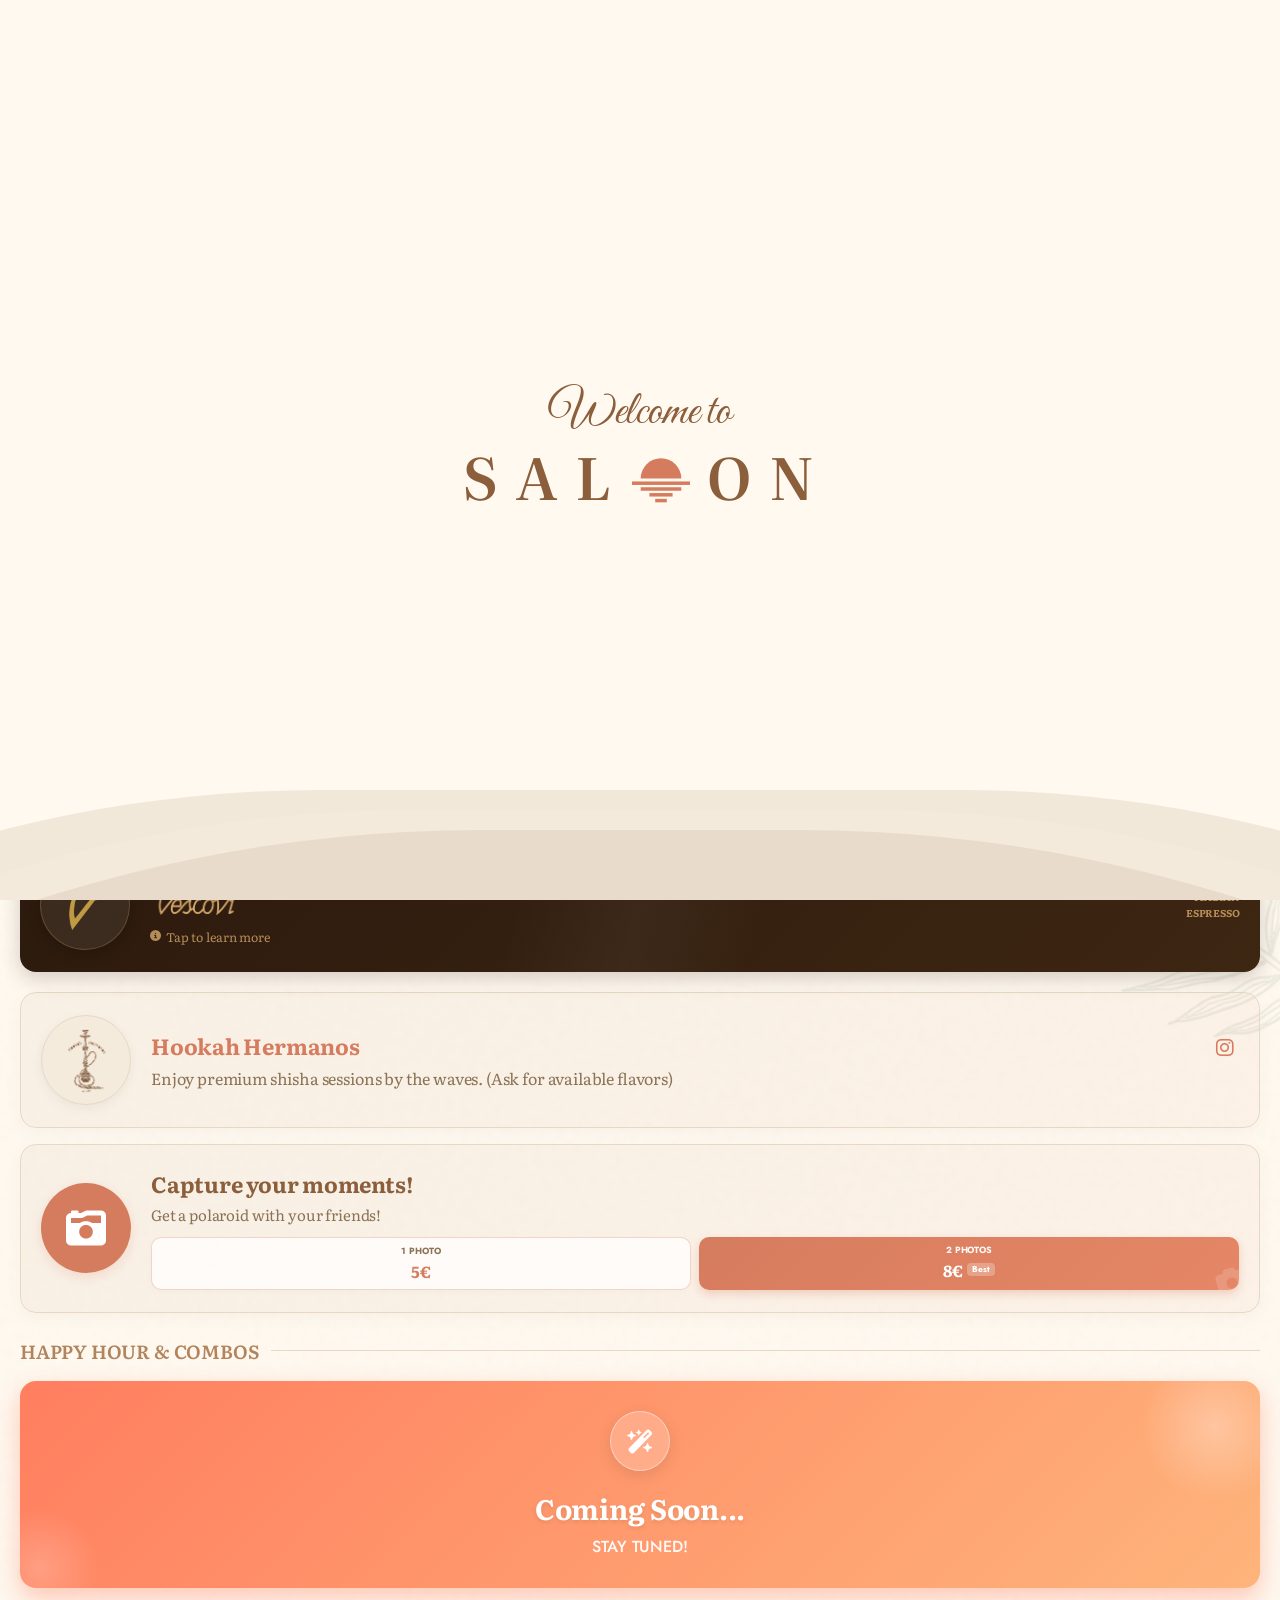
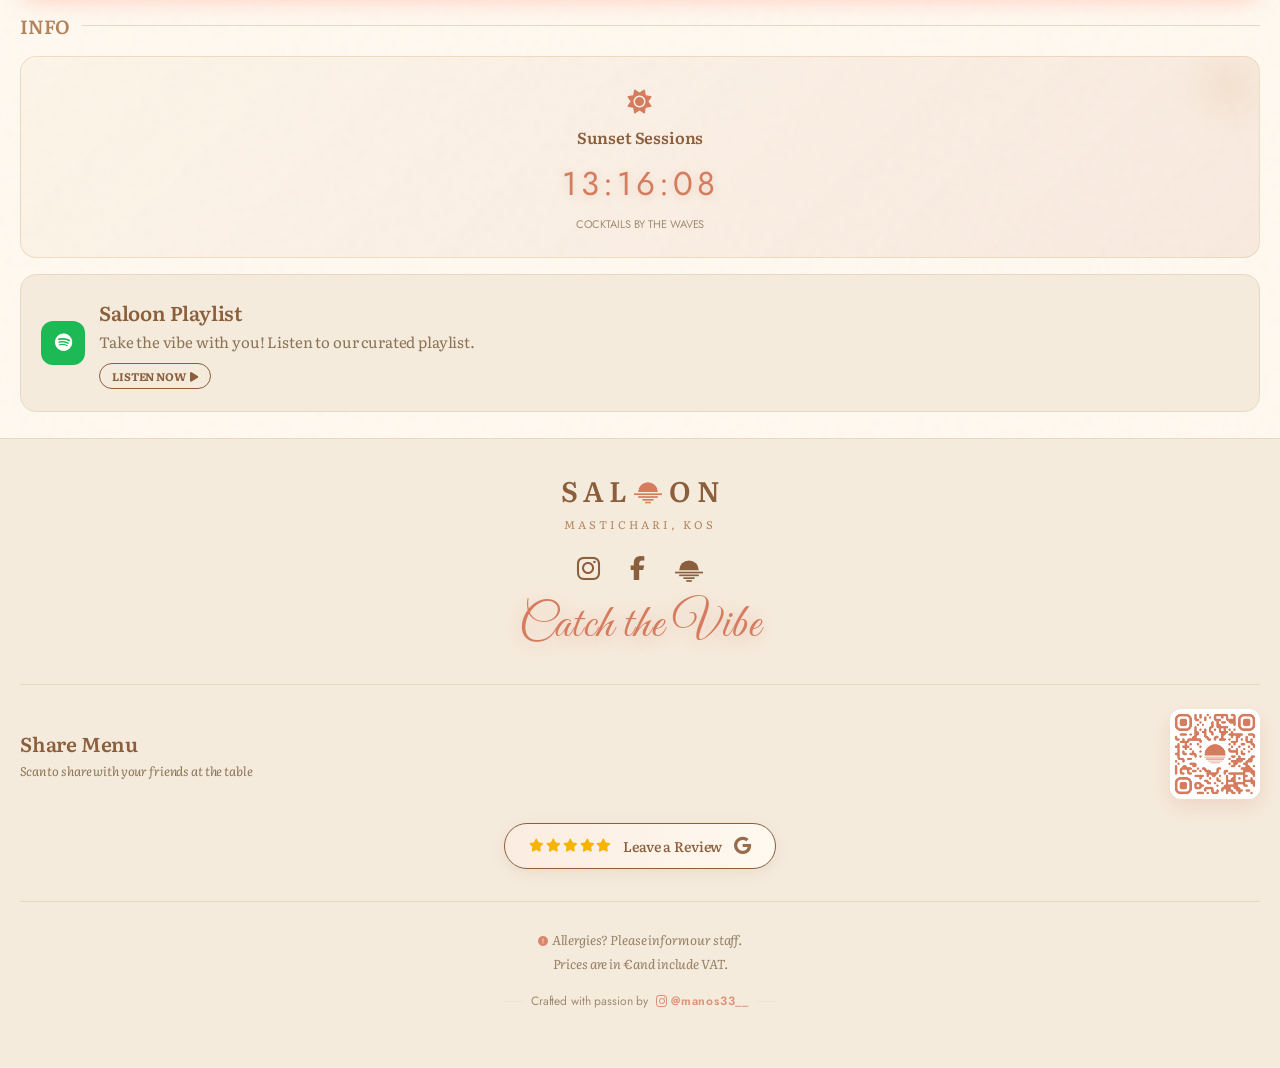
==== commit f23a9725: "Too many: smoothies, chocolates, cocktails design, beers design, prices(tea, frape, chocolate),food " ====
--- a/index.html
+++ b/index.html
@@ -793,6 +793,112 @@
       </div>
       <div class="sec-divider"></div>
 
+      <!-- BREAKFAST SPECIALS -->
+      <div class="cat-label">
+        <span lang-el>Πρωινές Επιλογές</span>
+        <span lang-en>Breakfast Specials</span>
+        <span lang-de>Frühstücks-Specials</span>
+        <span lang-fr>Spéciaux Petit-Déjeuner</span>
+        <span lang-it>Specialità Colazione</span>
+      </div>
+
+      <div class="item">
+        <div class="item-header">
+          <div class="item-title">
+            <span lang-el>Κλασική Ομελέτα</span>
+            <span lang-en>Plain Omelette</span>
+            <span lang-de>Klassisches Omelett</span>
+            <span lang-fr>Omelette Nature</span>
+            <span lang-it>Omelette Semplice</span>
+          </div>
+          <div class="item-price">7.00</div>
+        </div>
+        <div class="item-desc">
+          <span lang-el>Με 3 αυγά. Συνοδεύεται από φρυγανισμένο ψωμί και φρέσκια σαλάτα</span>
+          <span lang-en>With 3 eggs. Served with toasted bread and fresh salad</span>
+          <span lang-de>Mit 3 Eiern. Serviert mit getoastetem Brot und frischem Salat</span>
+          <span lang-fr>Avec 3 œufs. Servie avec du pain grillé et de la salade fraîche</span>
+          <span lang-it>Con 3 uova. Servita con pane tostato e insalata fresca</span>
+        </div>
+      </div>
+
+      <div class="item">
+        <div class="item-header">
+          <div class="item-title">
+            <span lang-el>Σπέσιαλ Ομελέτα</span>
+            <span lang-en>Special Omelette</span>
+            <span lang-de>Spezial-Omelett</span>
+            <span lang-fr>Omelette Spéciale</span>
+            <span lang-it>Omelette Speciale</span>
+          </div>
+          <div class="item-price">8.50</div>
+        </div>
+        <div class="item-desc">
+          <span lang-el>Ζαμπόν, τυρί, πιπεριά. Συνοδεύεται από φρυγανισμένο ψωμί και φρέσκια σαλάτα</span>
+          <span lang-en>Ham, cheese, bell pepper. Served with toasted bread and fresh salad</span>
+          <span lang-de>Schinken, Käse, Paprika. Serviert mit getoastetem Brot und frischem Salat</span>
+          <span lang-fr>Jambon, fromage, poivron. Servie avec du pain grillé et de la salade fraîche</span>
+          <span lang-it>Prosciutto, formaggio, peperone. Servita con pane tostato e insalata fresca</span>
+        </div>
+      </div>
+
+      <!-- Beautiful OR Divider -->
+      <div style="display: flex; align-items: center; justify-content: center; gap: 15px; margin: 25px 0;">
+        <div style="flex: 1; height: 1px; background: linear-gradient(90deg, transparent, rgba(212, 169, 106, 0.4));">
+        </div>
+        <div
+          style="font-family: 'Literata', serif; font-size: 13px; font-weight: 700; color: var(--accent); letter-spacing: 2px; text-transform: uppercase;">
+          <span lang-el>ή</span>
+          <span lang-en>or</span>
+          <span lang-de>oder</span>
+          <span lang-fr>ou</span>
+          <span lang-it>o</span>
+        </div>
+        <div style="flex: 1; height: 1px; background: linear-gradient(90deg, rgba(212, 169, 106, 0.4), transparent);">
+        </div>
+      </div>
+
+      <!-- Continental Recommendation Box -->
+      <div
+        style="background: linear-gradient(135deg, rgba(212, 169, 106, 0.06) 0%, rgba(214, 124, 94, 0.03) 100%); border: 1px solid rgba(212, 169, 106, 0.22); border-radius: 16px; padding: 18px 20px; margin-bottom: 24px; position: relative; overflow: hidden; box-shadow: 0 6px 18px rgba(139, 94, 60, 0.03);">
+
+        <!-- Decorative background icon -->
+        <div
+          style="position: absolute; bottom: -8px; right: -8px; opacity: 0.04; pointer-events: none; transform: rotate(15deg);">
+          <i class="fa-solid fa-bread-slice" style="font-size: 70px; color: var(--accent);"></i>
+        </div>
+
+        <div style="position: relative; z-index: 2;">
+          <div
+            style="font-family: 'Literata', serif; font-size: 16px; font-weight: 700; color: var(--br); margin-bottom: 6px; display: flex; justify-content: space-between; align-items: center;">
+            <div style="display: flex; align-items: center; gap: 8px;">
+              <i class="fa-solid fa-bread-slice" style="color: var(--accent); font-size: 14px;"></i>
+              <span>
+                <span lang-el>Continental Plate <span class="vbadge">V</span></span>
+                <span lang-en>Continental Plate <span class="vbadge">V</span></span>
+                <span lang-de>Kontinentaler Frühstücksteller <span class="vbadge">V</span></span>
+                <span lang-fr>Assiette Continentale <span class="vbadge">V</span></span>
+                <span lang-it>Piatto Continentale <span class="vbadge">V</span></span>
+              </span>
+            </div>
+            <span
+              style="font-family: 'Jost', sans-serif; font-size: 16px; color: var(--accent); font-weight: 700;">6.50</span>
+          </div>
+          <div style="font-size: 12.5px; color: var(--muted); line-height: 1.45; padding-left: 22px;">
+            <span lang-el>Δύο φέτες ψωμί με βούτυρο και σπιτική μαρμελάδα, συνοδευόμενες από ένα ποτήρι χυμό της
+              επιλογής σας</span>
+            <span lang-en>Two slices of bread with butter and homemade jam, served with a glass of juice of your
+              choice</span>
+            <span lang-de>Zwei Scheiben Brot mit Butter und hausgemachter Marmelade, serviert mit einem Glas Saft Ihrer
+              Wahl</span>
+            <span lang-fr>Deux tranches de pain avec du beurre et de la confiture maison, servies avec un verre de jus
+              de votre choix</span>
+            <span lang-it>Due fette di pane con burro e marmellata fatta in casa, servite con un bicchiere di succo a
+              vostra scelta</span>
+          </div>
+        </div>
+      </div>
+
       <!-- CLUB SANDWICHES -->
       <div class="cat-label">
         <span lang-el>Club Sandwich</span>
@@ -814,11 +920,11 @@
           <div class="item-price">9.00</div>
         </div>
         <div class="item-desc">
-          <span lang-el>Τυρί, ντομάτα, iceberg, μπέικον, cocktail σως. Συνοδεύεται από πατάτες τηγανητές</span>
-          <span lang-en>Cheese, tomato, iceberg, bacon, cocktail sauce. Served with french fries</span>
-          <span lang-de>Käse, Tomate, Eisbergsalat, Speck, Cocktailsauce. Serviert mit Pommes frites</span>
-          <span lang-fr>Fromage, tomate, salade iceberg, bacon, sauce cocktail. Servi avec frites</span>
-          <span lang-it>Formaggio, pomodoro, insalata iceberg, bacon, salsa cocktail. Servito con patatine fritte</span>
+          <span lang-el>Τυρί, ντομάτα, πράσινη σαλάτα, μπέικον, cocktail σως. Συνοδεύεται από πατάτες τηγανητές</span>
+          <span lang-en>Cheese, tomato, green salad, bacon, cocktail sauce. Served with french fries</span>
+          <span lang-de>Käse, Tomate, grüner Salat, Speck, Cocktailsauce. Serviert mit Pommes frites</span>
+          <span lang-fr>Fromage, tomate, salade verte, bacon, sauce cocktail. Servi avec frites</span>
+          <span lang-it>Formaggio, pomodoro, insalata verde, bacon, salsa cocktail. Servito con patatine fritte</span>
         </div>
       </div>
 
@@ -834,11 +940,12 @@
           <div class="item-price">8.50</div>
         </div>
         <div class="item-desc">
-          <span lang-el>Τυρί, μπέικον, iceberg, ντομάτα, αυγό, cocktail σως. Συνοδεύεται από πατάτες τηγανητές</span>
-          <span lang-en>Cheese, bacon, iceberg, tomato,egg,cocktail sauce. Served with french fries</span>
-          <span lang-de>Käse, Speck, Eisbergsalat, Tomate, Ei, Cocktailsauce. Serviert mit Pommes frites</span>
-          <span lang-fr>Fromage, bacon, salade iceberg, tomate, œuf, sauce cocktail. Servi avec frites</span>
-          <span lang-it>Formaggio, bacon, insalata iceberg, pomodoro, uovo, salsa cocktail. Servito con patatine
+          <span lang-el>Τυρί, μπέικον, πράσινη σαλάτα, ντομάτα, αυγό, cocktail σως. Συνοδεύεται από πατάτες
+            τηγανητές</span>
+          <span lang-en>Cheese, bacon, green salad, tomato,egg,cocktail sauce. Served with french fries</span>
+          <span lang-de>Käse, Speck, grüner Salat, Tomate, Ei, Cocktailsauce. Serviert mit Pommes frites</span>
+          <span lang-fr>Fromage, bacon, salade verte, tomate, œuf, sauce cocktail. Servi avec frites</span>
+          <span lang-it>Formaggio, bacon, insalata verde, pomodoro, uovo, salsa cocktail. Servito con patatine
             fritte</span>
         </div>
       </div>
@@ -895,10 +1002,10 @@
             <span lang-fr>Bol Protéiné <span class="vbadge">V</span></span>
             <span lang-it>Protein Bowl <span class="vbadge">V</span></span>
           </div>
-          <div class="item-price">8.50</div>
+          <div class="item-price">9.00</div>
         </div>
         <div class="item-desc">
-          <span lang-el>Γιαούρτι, σοκολάτα πρωτεΐνης, καρύδια, μπανάνα, μπισκότα</span>
+          <span lang-el>Γιαούρτι,πρωτεΐνη σοκολάτας, καρύδια, μπανάνα, μπισκότα</span>
           <span lang-en>Yogurt, chocolate protein, walnuts, banana, biscuits</span>
           <span lang-de>Joghurt, Schokoladenprotein, Walnüsse, Banane, Kekse</span>
           <span lang-fr>Yaourt, protéines au chocolat, noix, banane, biscuits</span>
@@ -922,6 +1029,131 @@
           <span lang-de>Joghurt, frische Früchte der Saison, Honig, Granola, Erdnussbutter</span>
           <span lang-fr>Yaourt, fruits frais de saison, miel, granola, beurre de cacahuète</span>
           <span lang-it>Yogurt, frutta fresca di stagione, miele, granola, burro di arachidi</span>
+        </div>
+      </div>
+
+
+
+      <!-- GREEK YOGURT CLASSICS BOX -->
+      <div
+        style="background: linear-gradient(135deg, rgba(212, 169, 106, 0.06) 0%, rgba(214, 124, 94, 0.04) 100%); border: 1.5px solid rgba(212, 169, 106, 0.25); border-radius: 24px; padding: 26px 22px; margin: 30px 0; position: relative; overflow: hidden; box-shadow: 0 10px 30px rgba(139, 94, 60, 0.025);">
+        <!-- Decorative spoon/honey background -->
+        <div
+          style="position: absolute; bottom: -15px; right: -15px; opacity: 0.04; pointer-events: none; transform: rotate(-35deg); color: var(--accent);">
+          <i class="fa-solid fa-spoon" style="font-size: 110px;"></i>
+        </div>
+
+        <div
+          style="font-family: 'Literata', serif; font-size: 17px; font-weight: 700; color: var(--br); margin-bottom: 20px; display: flex; align-items: center; gap: 10px; border-bottom: 1.5px dashed rgba(212, 169, 106, 0.25); padding-bottom: 12px; position: relative; z-index: 2;">
+          <div
+            style="width: 32px; height: 32px; border-radius: 50%; background: rgba(214, 124, 94, 0.08); display: flex; align-items: center; justify-content: center; color: var(--accent);">
+            <i class="fa-solid fa-cow" style="font-size: 14px;"></i>
+          </div>
+          <span>
+            <span lang-el>Κλασικές Επιλογές Γιαουρτιού</span>
+            <span lang-en>Greek Yogurt Classics</span>
+            <span lang-de>Klassischer griechischer Joghurt</span>
+            <span lang-fr>Yaourt Grec Classique</span>
+            <span lang-it>Classici allo Yogurt Greco</span>
+          </span>
+        </div>
+
+        <div style="display: flex; flex-direction: column; gap: 14px; position: relative; z-index: 2;">
+          <!-- Option 1: Yogurt with Honey -->
+          <div
+            style="background: rgba(255, 255, 255, 0.5); border: 1.5px solid rgba(212, 169, 106, 0.15); border-radius: 16px; padding: 14px 18px; display: flex; justify-content: space-between; align-items: center; box-shadow: 0 4px 12px rgba(139, 94, 60, 0.015); transition: all 0.3s;">
+            <div style="display: flex; align-items: center; gap: 12px; flex: 1; min-width: 0;">
+              <!-- Mini Icon Circle -->
+              <div
+                style="width: 30px; height: 30px; border-radius: 50%; background: rgba(212, 169, 106, 0.08); display: flex; align-items: center; justify-content: center; color: var(--accent); flex-shrink: 0;">
+                <i class="fa-solid fa-droplet" style="font-size: 11px;"></i>
+              </div>
+              <div style="display: flex; flex-direction: column; gap: 3px; min-width: 0;">
+                <div
+                  style="font-family: 'Literata', serif; font-size: 15.5px; font-weight: 700; color: var(--br); line-height: 1.25;">
+                  <span lang-el>Γιαούρτι με Μέλι</span>
+                  <span lang-en>Yogurt with Honey</span>
+                  <span lang-de>Joghurt mit Honig</span>
+                  <span lang-fr>Yaourt au Miel</span>
+                  <span lang-it>Yogurt con Miele</span>
+                </div>
+                <div style="font-size: 12px; color: var(--muted); line-height: 1.3; font-family: 'Jost', sans-serif;">
+                  <span lang-el>Κλασικό στραγγιστό γιαούρτι με αγνό, ντόπιο μέλι</span>
+                  <span lang-en>Classic strained yogurt with pure, local honey</span>
+                  <span lang-de>Klassischer Joghurt mit reinem, lokalem Honig</span>
+                  <span lang-fr>Yaourt grec traditionnel avec du miel local pur</span>
+                  <span lang-it>Classico yogurt colato con miele locale puro</span>
+                </div>
+              </div>
+            </div>
+            <div
+              style="font-family: 'Literata', serif; font-size: 18.5px; font-weight: 700; color: var(--accent); margin-left: 12px; flex-shrink: 0;">
+              6.00</div>
+          </div>
+
+          <!-- Option 2: Yogurt with Honey and Fruits -->
+          <div
+            style="background: rgba(255, 255, 255, 0.5); border: 1.5px solid rgba(212, 169, 106, 0.15); border-radius: 16px; padding: 14px 18px; display: flex; justify-content: space-between; align-items: center; box-shadow: 0 4px 12px rgba(139, 94, 60, 0.015); transition: all 0.3s;">
+            <div style="display: flex; align-items: center; gap: 12px; flex: 1; min-width: 0;">
+              <!-- Mini Icon Circle -->
+              <div
+                style="width: 30px; height: 30px; border-radius: 50%; background: rgba(212, 169, 106, 0.08); display: flex; align-items: center; justify-content: center; color: var(--accent); flex-shrink: 0;">
+                <i class="fa-solid fa-lemon" style="font-size: 11px;"></i>
+              </div>
+              <div style="display: flex; flex-direction: column; gap: 3px; min-width: 0;">
+                <div
+                  style="font-family: 'Literata', serif; font-size: 15.5px; font-weight: 700; color: var(--br); line-height: 1.25;">
+                  <span lang-el>Γιαούρτι με Μέλι &amp; Φρούτα</span>
+                  <span lang-en>Yogurt with Honey &amp; Fruits</span>
+                  <span lang-de>Joghurt mit Honig &amp; Früchten</span>
+                  <span lang-fr>Yaourt au Miel &amp; Fruits</span>
+                  <span lang-it>Yogurt con Miele &amp; Frutta</span>
+                </div>
+                <div style="font-size: 12px; color: var(--muted); line-height: 1.3; font-family: 'Jost', sans-serif;">
+                  <span lang-el>Με αγνό ντόπιο μέλι και ολόφρεσκα φρούτα εποχής</span>
+                  <span lang-en>With pure local honey and fresh seasonal fruits</span>
+                  <span lang-de>Mit reinem lokalen Honig und frischen Früchten der Saison</span>
+                  <span lang-fr>Avec du miel local pur et des fruits frais de saison</span>
+                  <span lang-it>Con miele locale puro e frutta fresca di stagione</span>
+                </div>
+              </div>
+            </div>
+            <div
+              style="font-family: 'Literata', serif; font-size: 18.5px; font-weight: 700; color: var(--accent); margin-left: 12px; flex-shrink: 0;">
+              7.00</div>
+          </div>
+
+          <!-- Option 3: Yogurt with Peanut Butter and Honey -->
+          <div
+            style="background: rgba(255, 255, 255, 0.5); border: 1.5px solid rgba(212, 169, 106, 0.15); border-radius: 16px; padding: 14px 18px; display: flex; justify-content: space-between; align-items: center; box-shadow: 0 4px 12px rgba(139, 94, 60, 0.015); transition: all 0.3s;">
+            <div style="display: flex; align-items: center; gap: 12px; flex: 1; min-width: 0;">
+              <!-- Mini Icon Circle -->
+              <div
+                style="width: 30px; height: 30px; border-radius: 50%; background: rgba(212, 169, 106, 0.08); display: flex; align-items: center; justify-content: center; color: var(--accent); flex-shrink: 0;">
+                <i class="fa-solid fa-heart" style="font-size: 11px;"></i>
+              </div>
+              <div style="display: flex; flex-direction: column; gap: 3px; min-width: 0;">
+                <div
+                  style="font-family: 'Literata', serif; font-size: 15.5px; font-weight: 700; color: var(--br); line-height: 1.25;">
+                  <span lang-el>Γιαούρτι με Φυστικοβούτυρο &amp; Μέλι</span>
+                  <span lang-en>Yogurt with Peanut Butter &amp; Honey</span>
+                  <span lang-de>Joghurt mit Erdnussbutter &amp; Honig</span>
+                  <span lang-fr>Yaourt au Beurre de Cacahuète &amp; Miel</span>
+                  <span lang-it>Yogurt con Burro di Arachidi &amp; Miele</span>
+                </div>
+                <div style="font-size: 12px; color: var(--muted); line-height: 1.3; font-family: 'Jost', sans-serif;">
+                  <span lang-el>Πλούσιο φυστικοβούτυρο και αγνό μέλι για έξτρα ενέργεια</span>
+                  <span lang-en>Rich peanut butter and pure honey for an extra energy boost</span>
+                  <span lang-de>Erdnussbutter und Honig für den perfekten Energiekick</span>
+                  <span lang-fr>Beurre de cacahuète crémeux et miel pour un regain d'énergie</span>
+                  <span lang-it>Cremoso burro di arachidi e miele per una carica di energia</span>
+                </div>
+              </div>
+            </div>
+            <div
+              style="font-family: 'Literata', serif; font-size: 18.5px; font-weight: 700; color: var(--accent); margin-left: 12px; flex-shrink: 0;">
+              7.00</div>
+          </div>
         </div>
       </div>
 
@@ -1279,7 +1511,7 @@
             <span lang-fr>Cheesecake <span class="vbadge">V</span></span>
             <span lang-it>Cheesecake <span class="vbadge">V</span></span>
           </div>
-          <div class="item-price">5.00</div>
+          <div class="item-price">6.50</div>
         </div>
         <div class="item-desc">
           <span lang-el>Με σπιτική μαρμελάδα</span>
@@ -1367,6 +1599,171 @@
           </div>
           <div class="item-price">5.50</div>
         </div>
+      </div>
+
+      <!-- Κρέπες -->
+      <div class="cat-label">
+        <span lang-el>Κρέπες</span>
+        <span lang-en>Crepes</span>
+        <span lang-de>Crepes</span>
+        <span lang-fr>Crêpes</span>
+        <span lang-it>Crepes</span>
+      </div>
+
+      <div
+        style="background: rgba(212, 169, 106, 0.03); border: 1px solid rgba(212, 169, 106, 0.2); border-radius: 18px; padding: 10px 20px; margin-bottom: 24px; box-shadow: inset 0 2px 4px rgba(212, 169, 106, 0.02);">
+
+        <!-- Portion Size Note -->
+        <div style="text-align: center; margin-top: 14px; margin-bottom: 6px;">
+          <span
+            style="display: inline-block; font-family: 'Jost', sans-serif; font-size: 12px; text-transform: uppercase; letter-spacing: 1.5px; color: var(--accent); background: rgba(214, 124, 94, 0.06); border: 1px solid rgba(214, 124, 94, 0.15); border-radius: 20px; padding: 4px 16px; font-weight: 700; box-shadow: 0 2px 8px rgba(214, 124, 94, 0.04);">
+            <span lang-el>Όλες οι μερίδες περιλαμβάνουν 2 τεμάχια</span>
+            <span lang-en>All portions include 2 pieces</span>
+            <span lang-de>Alle Portionen beinhalten 2 Stück</span>
+            <span lang-fr>Toutes les portions comprennent 2 pièces</span>
+            <span lang-it>Tutte le porzioni includono 2 pezzi</span>
+          </span>
+        </div>
+
+        <!-- Chocolate Crepes -->
+        <div class="item">
+          <div class="item-header">
+            <div class="item-title">
+              <span lang-el>Κρέπα Σοκολάτα</span>
+              <span lang-en>Chocolate Crepe</span>
+              <span lang-de>Schokoladen-Crepe</span>
+              <span lang-fr>Crêpe au Chocolat</span>
+              <span lang-it>Crepe al Cioccolato</span>
+            </div>
+            <div class="item-price">4.50</div>
+          </div>
+          <div class="item-desc">
+            <span lang-el>Με πλούσια, λαχταριστή πραλίνα σοκολάτας</span>
+            <span lang-en>Filled with rich, delicious chocolate praline</span>
+            <span lang-de>Gefüllt mit reichhaltiger, köstlicher Schokoladenpraline</span>
+            <span lang-fr>Fourrée d'une délicieuse et riche praline au chocolat</span>
+            <span lang-it>Ripiene di una ricca e deliziosa pralina al cioccolato</span>
+          </div>
+        </div>
+
+        <!-- Chocolate and Biscuits -->
+        <div class="item">
+          <div class="item-header">
+            <div class="item-title">
+              <span lang-el>Κρέπα Σοκολάτα &amp; Μπισκότο</span>
+              <span lang-en>Chocolate &amp; Biscuit Crepe</span>
+              <span lang-de>Crepe mit Schokolade &amp; Keks</span>
+              <span lang-fr>Crêpe Chocolat &amp; Biscuit</span>
+              <span lang-it>Crepe Cioccolato &amp; Biscotto</span>
+            </div>
+            <div class="item-price">5.00</div>
+          </div>
+          <div class="item-desc">
+            <span lang-el>Με πραλίνα σοκολάτας και τριμμένο μπισκότο</span>
+            <span lang-en>With chocolate praline and crushed biscuit</span>
+            <span lang-de>Mit Schokoladenpraline und Keksstreuseln</span>
+            <span lang-fr>Avec praline au chocolat et brisures de biscuits</span>
+            <span lang-it>Con pralina al cioccolato e granella di biscotto</span>
+          </div>
+        </div>
+
+        <!-- Chocolate, Biscuit, Banana -->
+        <div class="item">
+          <div class="item-header">
+            <div class="item-title">
+              <span lang-el>Κρέπα Σοκολάτα, Μπισκότο &amp; Μπανάνα <span class="chef-star"><i
+                    class="fa-solid fa-star"></i> Δημοφιλές</span></span>
+              <span lang-en>Chocolate, Biscuit &amp; Banana Crepe <span class="chef-star"><i
+                    class="fa-solid fa-star"></i> Popular</span></span>
+              <span lang-de>Crepe mit Schokolade, Keks &amp; Banane <span class="chef-star"><i
+                    class="fa-solid fa-star"></i> Beliebt</span></span>
+              <span lang-fr>Crêpe Chocolat, Biscuit &amp; Banane <span class="chef-star"><i
+                    class="fa-solid fa-star"></i> Populaire</span></span>
+              <span lang-it>Crepe Cioccolato, Biscotto &amp; Banana <span class="chef-star"><i
+                    class="fa-solid fa-star"></i> Popolare</span></span>
+            </div>
+            <div class="item-price">5.50</div>
+          </div>
+          <div class="item-desc">
+            <span lang-el>Ο απόλυτος συνδυασμός με σοκολάτα, τριμμένο μπισκότο και φρέσκια μπανάνα</span>
+            <span lang-en>The ultimate combination of chocolate, crushed biscuit, and fresh banana slices</span>
+            <span lang-de>Die ultimative Kombination aus Schokolade, Keksstreuseln und frischen Bananenscheiben</span>
+            <span lang-fr>L'association parfaite de chocolat, brisures de biscuits et tranches de banane fraîche</span>
+            <span lang-it>L'abbinamento perfetto di cioccolato, granella di biscotto e fettine di banana fresca</span>
+          </div>
+        </div>
+
+        <!-- Honey, Banana, Walnuts -->
+        <div class="item" style="border-bottom: none;">
+          <div class="item-header">
+            <div class="item-title">
+              <span lang-el>Κρέπα με Μέλι, Μπανάνα &amp; Καρύδια <span class="vbadge">V</span></span>
+              <span lang-en>Honey, Banana &amp; Walnut Crepe <span class="vbadge">V</span></span>
+              <span lang-de>Crepe mit Honig, Banane &amp; Walnüssen <span class="vbadge">V</span></span>
+              <span lang-fr>Crêpe Miel, Banane &amp; Noix <span class="vbadge">V</span></span>
+              <span lang-it>Crepe Miele, Banana &amp; Noci <span class="vbadge">V</span></span>
+            </div>
+            <div class="item-price">5.50</div>
+          </div>
+          <div class="item-desc">
+            <span lang-el>Μία παραδοσιακή γλυκιά επιλογή με αγνό μέλι, φρέσκια μπανάνα και καρύδια</span>
+            <span lang-en>A delightful sweet choice with pure honey, fresh banana slices, and walnuts</span>
+            <span lang-de>Eine köstliche süße Wahl mit reinem Honig, frischen Bananenscheiben und Walnüssen</span>
+            <span lang-fr>Un choix sucré exquis avec du miel pur, des tranches de banane fraîche et des noix</span>
+            <span lang-it>Una deliziosa scelta dolce con miele puro, fettine di banana fresca e noci</span>
+          </div>
+        </div>
+
+      </div>
+
+      <!-- Παγωτά -->
+      <div class="cat-label">
+        <span lang-el>Παγωτά</span>
+        <span lang-en>Ice Cream</span>
+        <span lang-de>Eiscreme</span>
+        <span lang-fr>Glaces</span>
+        <span lang-it>Gelati</span>
+      </div>
+
+      <div class="ice-card"
+        style="background: linear-gradient(135deg, rgba(212, 169, 106, 0.08) 0%, rgba(214, 124, 94, 0.08) 100%); border: 1.5px solid rgba(212, 169, 106, 0.4); border-radius: 20px; box-shadow: 0 8px 32px rgba(212, 169, 106, 0.06); padding: 26px 22px; margin: 16px 0;">
+        <div>
+          <div class="ice-title">
+            <span lang-el>Παγωτό</span>
+            <span lang-en>Ice Cream</span>
+            <span lang-de>Eiscreme</span>
+            <span lang-fr>Glace</span>
+            <span lang-it>Gelato</span>
+          </div>
+          <div style="margin-top: 8px; display: flex; align-items: center; flex-wrap: wrap; gap: 8px;">
+            <!-- Badge: Per Scoop -->
+            <span
+              style="display: inline-block; font-size: 11px; background: rgba(212, 169, 106, 0.15); border: 1px solid rgba(212, 169, 106, 0.35); border-radius: 12px; padding: 3px 10px; font-family: 'Jost', sans-serif; color: var(--br); font-weight: 700; text-transform: uppercase; letter-spacing: 1px; line-height: 1;">
+              <span lang-el>Ανά Μπάλα</span>
+              <span lang-en>Per Scoop</span>
+              <span lang-de>Pro Kugel</span>
+              <span lang-fr>Par Boule</span>
+              <span lang-it>Per Pallina</span>
+            </span>
+            <!-- Syrup Text -->
+            <span
+              style="font-family: 'Jost', sans-serif; font-size: 13px; text-transform: uppercase; letter-spacing: 0.8px; color: var(--accent); font-weight: 600;">
+              <span lang-el>Με σιρόπι (Φράουλα ή Σοκολάτα)</span>
+              <span lang-en>With syrup (Strawberry or Chocolate)</span>
+              <span lang-de>Mit Sirup (Erdbeere oder Schokolade)</span>
+              <span lang-fr>Avec coulis (Fraise ou Chocolat)</span>
+              <span lang-it>Con sciroppo (Fragola o Cioccolato)</span>
+            </span>
+          </div>
+          <div class="ice-flavors" style="margin-top: 10px; font-size: 16.5px;">
+            <span lang-el>Βανίλια · Σοκολάτα · Μπανάνα · Φράουλα · Φιστίκι</span>
+            <span lang-en>Vanilla · Chocolate · Banana · Strawberry · Pistachio</span>
+            <span lang-de>Vanille · Schokolade · Banane · Erdbeere · Pistazie</span>
+            <span lang-fr>Vanille · Chocolat · Banane · Fraise · Pistache</span>
+            <span lang-it>Vaniglia · Cioccolato · Banana · Fragola · Pistacchio</span>
+          </div>
+        </div>
+        <div class="ice-p" style="font-size: 26px; color: var(--accent); font-family: 'Literata', serif;">2.00</div>
       </div>
 
     </div>
@@ -2712,65 +3109,263 @@
         <span lang-fr>Classiques</span>
         <span lang-it>Classici</span>
       </div>
-      <div class="item">
-        <div class="item-header">
-          <div class="item-title">Mojito</div>
-          <div class="item-price">8.00</div>
-        </div>
-      </div>
-      <div class="item">
-        <div class="item-header">
-          <div class="item-title">Pina Colada</div>
-          <div class="item-price">8.00</div>
-        </div>
-      </div>
-      <div class="item">
-        <div class="item-header">
-          <div class="item-title">Daiquiri</div>
-          <div class="item-price">8.00</div>
-        </div>
-        <div class="item-desc">
-          <span
-            style="background: linear-gradient(135deg, rgba(212,169,106,0.15), rgba(214,124,94,0.05)); border: 1px solid rgba(212,169,106,0.4); padding: 3px 10px; border-radius: 15px; font-size: 11px; font-weight: 600; color: var(--accent); display: inline-flex; align-items: center; gap: 5px; margin-top: 4px; text-transform: uppercase; letter-spacing: 0.5px;"><i
-              class="fa-solid fa-snowflake" style="font-size: 10px; opacity: 0.8;"></i> Frozen: 9.00</span>
-        </div>
-      </div>
-      <div class="item">
-        <div class="item-header">
-          <div class="item-title">Margarita</div>
-          <div class="item-price">9.00</div>
-        </div>
-      </div>
-      <div class="item">
-        <div class="item-header">
-          <div class="item-title">Negroni</div>
-          <div class="item-price">10.00</div>
-        </div>
-      </div>
-      <div class="item">
-        <div class="item-header">
-          <div class="item-title">Pornstar Martini</div>
-          <div class="item-price">9.00</div>
-        </div>
-        <div class="item-desc">
-          <span
-            style="background: linear-gradient(135deg, rgba(212,169,106,0.15), rgba(214,124,94,0.05)); border: 1px solid rgba(212,169,106,0.4); padding: 3px 10px; border-radius: 15px; font-size: 11px; font-weight: 600; color: var(--accent); display: inline-flex; align-items: center; gap: 5px; margin-top: 4px; text-transform: uppercase; letter-spacing: 0.5px;"><i
-              class="fa-solid fa-snowflake" style="font-size: 10px; opacity: 0.8;"></i> Frozen: 10.00</span>
-        </div>
-      </div>
-      <div class="item">
-        <div class="item-header">
-          <div class="item-title">Espresso Martini</div>
-          <div class="item-price">9.00</div>
-        </div>
-      </div>
-      <div class="item">
-        <div class="item-header">
-          <div class="item-title">Whiskey OR Vodka Sour</div>
-          <div class="item-price">9.00</div>
-        </div>
-      </div>
-
+      <!-- Classics Grid -->
+      <div
+        style="display: grid; grid-template-columns: repeat(auto-fit, minmax(150px, 1fr)); gap: 14px; margin-top: 16px; margin-bottom: 24px;">
+
+        <!-- Mojito Card -->
+        <div class="item"
+          style="background: rgba(212, 169, 106, 0.04); border: 1px solid rgba(212, 169, 106, 0.2); border-radius: 16px; padding: 16px; display: flex; flex-direction: column; justify-content: space-between; box-shadow: 0 4px 10px rgba(0, 0, 0, 0.01); border-bottom: 1px solid rgba(212, 169, 106, 0.2); margin: 0;">
+          <div>
+            <div class="item-header"
+              style="display: flex; justify-content: space-between; align-items: baseline; margin-bottom: 6px; border-bottom: none;">
+              <div class="item-title"
+                style="font-family: 'Literata', serif; font-size: 19px; font-weight: 600; color: var(--br);">Mojito
+              </div>
+              <div class="item-price"
+                style="font-size: 17px; font-weight: 700; color: var(--accent); font-family: 'Literata', serif;">8.00
+              </div>
+            </div>
+            <div class="item-desc"
+              style="font-size: 13px; color: var(--muted); margin-top: 4px; padding-right: 0; line-height: 1.4;">
+              <span lang-el>Κλασική κουβανέζικη απόλαυση με φρέσκο δυόσμο και λάιμ</span>
+              <span lang-en>Classic Cuban delight with fresh mint and lime</span>
+              <span lang-de>Klassischer kubanischer Genuss mit frischer Minze und Limette</span>
+              <span lang-fr>Délice cubain classique avec menthe fraîche et citron vert</span>
+              <span lang-it>Classico delizioso cubano con menta fresca e lime</span>
+            </div>
+          </div>
+        </div>
+
+        <!-- Pina Colada Card -->
+        <div class="item"
+          style="background: rgba(212, 169, 106, 0.04); border: 1px solid rgba(212, 169, 106, 0.2); border-radius: 16px; padding: 16px; display: flex; flex-direction: column; justify-content: space-between; box-shadow: 0 4px 10px rgba(0, 0, 0, 0.01); border-bottom: 1px solid rgba(212, 169, 106, 0.2); margin: 0;">
+          <div>
+            <div class="item-header"
+              style="display: flex; justify-content: space-between; align-items: baseline; margin-bottom: 6px; border-bottom: none;">
+              <div class="item-title"
+                style="font-family: 'Literata', serif; font-size: 19px; font-weight: 600; color: var(--br);">Pina Colada
+              </div>
+              <div class="item-price"
+                style="font-size: 17px; font-weight: 700; color: var(--accent); font-family: 'Literata', serif;">8.00
+              </div>
+            </div>
+            <div class="item-desc"
+              style="font-size: 13px; color: var(--muted); margin-top: 4px; padding-right: 0; line-height: 1.4;">
+              <span lang-el>Κρεμώδης καρύδα και γλυκός ανανάς</span>
+              <span lang-en>Creamy coconut and sweet pineapple</span>
+              <span lang-de>Cremige Kokosnuss und süße Ananas</span>
+              <span lang-fr>Noix de coco crémeuse et ananas doux</span>
+              <span lang-it>Cocco cremoso e ananas dolce</span>
+            </div>
+          </div>
+        </div>
+
+        <!-- Daiquiri Card -->
+        <div class="item"
+          style="background: rgba(212, 169, 106, 0.04); border: 1px solid rgba(212, 169, 106, 0.2); border-radius: 16px; padding: 16px; display: flex; flex-direction: column; justify-content: space-between; box-shadow: 0 4px 10px rgba(0, 0, 0, 0.01); border-bottom: 1px solid rgba(212, 169, 106, 0.2); margin: 0;">
+          <div>
+            <div class="item-header"
+              style="display: flex; justify-content: space-between; align-items: baseline; margin-bottom: 6px; border-bottom: none;">
+              <div class="item-title"
+                style="font-family: 'Literata', serif; font-size: 19px; font-weight: 600; color: var(--br);">Daiquiri
+              </div>
+              <div class="item-price"
+                style="font-size: 17px; font-weight: 700; color: var(--accent); font-family: 'Literata', serif;">8.00
+              </div>
+            </div>
+            <div class="item-desc"
+              style="font-size: 13px; color: var(--muted); margin-top: 4px; padding-right: 0; line-height: 1.4;">
+              <span lang-el>Δροσερό ρούμι και φρέσκο λάιμ</span>
+              <span lang-en>Refreshing rum and fresh lime</span>
+              <span lang-de>Erfrischender Rum und frische Limette</span>
+              <span lang-fr>Rhum rafraîchissant et citron vert frais</span>
+              <span lang-it>Rum rinfrescante e lime fresco</span>
+            </div>
+            <div style="margin-top: 8px;">
+              <span
+                style="background: linear-gradient(135deg, rgba(212,169,106,0.12), rgba(214,124,94,0.05)); border: 1px solid rgba(212,169,106,0.35); padding: 3px 10px; border-radius: 12px; font-size: 10px; font-weight: 700; color: var(--accent); display: inline-flex; align-items: center; gap: 5px; text-transform: uppercase; letter-spacing: 0.5px; font-family: 'Jost', sans-serif;"><i
+                  class="fa-solid fa-snowflake fa-spin"
+                  style="--fa-animation-duration: 4s; font-size: 10px; opacity: 0.8;"></i> Frozen: 9.00</span>
+            </div>
+          </div>
+        </div>
+
+        <!-- Margarita Card -->
+        <div class="item"
+          style="background: rgba(212, 169, 106, 0.04); border: 1px solid rgba(212, 169, 106, 0.2); border-radius: 16px; padding: 16px; display: flex; flex-direction: column; justify-content: space-between; box-shadow: 0 4px 10px rgba(0, 0, 0, 0.01); border-bottom: 1px solid rgba(212, 169, 106, 0.2); margin: 0;">
+          <div>
+            <div class="item-header"
+              style="display: flex; justify-content: space-between; align-items: baseline; margin-bottom: 6px; border-bottom: none;">
+              <div class="item-title"
+                style="font-family: 'Literata', serif; font-size: 19px; font-weight: 600; color: var(--br);">Margarita
+              </div>
+              <div class="item-price"
+                style="font-size: 17px; font-weight: 700; color: var(--accent); font-family: 'Literata', serif;">9.00
+              </div>
+            </div>
+            <div class="item-desc"
+              style="font-size: 13px; color: var(--muted); margin-top: 4px; padding-right: 0; line-height: 1.4;">
+              <span lang-el>Premium τεκίλα, triple sec και φρέσκος χυμός λάιμ</span>
+              <span lang-en>Premium tequila, triple sec, and fresh lime juice</span>
+              <span lang-de>Premium-Tequila, Triple Sec und frischer Limettensaft</span>
+              <span lang-fr>Tequila premium, triple sec et jus de citron vert frais</span>
+              <span lang-it>Tequila premium, triple sec e succo di lime fresco</span>
+            </div>
+          </div>
+        </div>
+
+        <!-- Negroni Card -->
+        <div class="item"
+          style="background: rgba(212, 169, 106, 0.04); border: 1px solid rgba(212, 169, 106, 0.2); border-radius: 16px; padding: 16px; display: flex; flex-direction: column; justify-content: space-between; box-shadow: 0 4px 10px rgba(0, 0, 0, 0.01); border-bottom: 1px solid rgba(212, 169, 106, 0.2); margin: 0;">
+          <div>
+            <div class="item-header"
+              style="display: flex; justify-content: space-between; align-items: baseline; margin-bottom: 6px; border-bottom: none;">
+              <div class="item-title"
+                style="font-family: 'Literata', serif; font-size: 19px; font-weight: 600; color: var(--br);">Negroni
+              </div>
+              <div class="item-price"
+                style="font-size: 17px; font-weight: 700; color: var(--accent); font-family: 'Literata', serif;">10.00
+              </div>
+            </div>
+            <div class="item-desc"
+              style="font-size: 13px; color: var(--muted); margin-top: 4px; padding-right: 0; line-height: 1.4;">
+              <span lang-el>Τέλεια ισορροπία τζιν, Campari και γλυκού βερμούτ</span>
+              <span lang-en>Perfect balance of gin, Campari, and sweet vermouth</span>
+              <span lang-de>Perfekte Balance aus Gin, Campari und süßem Wermut</span>
+              <span lang-fr>Équilibre parfait entre gin, Campari et vermouth rouge</span>
+              <span lang-it>Equilibrio perfetto di gin, Campari e vermut rosso</span>
+            </div>
+          </div>
+        </div>
+
+        <!-- Pornstar Martini Card -->
+        <div class="item"
+          style="background: rgba(212, 169, 106, 0.04); border: 1px solid rgba(212, 169, 106, 0.2); border-radius: 16px; padding: 16px; display: flex; flex-direction: column; justify-content: space-between; box-shadow: 0 4px 10px rgba(0, 0, 0, 0.01); border-bottom: 1px solid rgba(212, 169, 106, 0.2); margin: 0;">
+          <div>
+            <div class="item-header"
+              style="display: flex; justify-content: space-between; align-items: baseline; margin-bottom: 6px; border-bottom: none;">
+              <div class="item-title"
+                style="font-family: 'Literata', serif; font-size: 19px; font-weight: 600; color: var(--br);">Pornstar
+                Martini</div>
+              <div class="item-price"
+                style="font-size: 17px; font-weight: 700; color: var(--accent); font-family: 'Literata', serif;">9.00
+              </div>
+            </div>
+            <div class="item-desc"
+              style="font-size: 13px; color: var(--muted); margin-top: 4px; padding-right: 0; line-height: 1.4;">
+              <span lang-el>Αισθησιακό κοκτέιλ βανίλιας και passion fruit</span>
+              <span lang-en>Sensational vanilla and passion fruit cocktail</span>
+              <span lang-de>Sensationeller Vanille- und Passionsfrucht-Cocktail</span>
+              <span lang-fr>Cocktail sensationnel à la vanille et aux fruits de la passion</span>
+              <span lang-it>Sensazionale cocktail alla vaniglia e frutto della passione</span>
+            </div>
+            <div style="margin-top: 8px;">
+              <span
+                style="background: linear-gradient(135deg, rgba(212,169,106,0.12), rgba(214,124,94,0.05)); border: 1px solid rgba(212,169,106,0.35); padding: 3px 10px; border-radius: 12px; font-size: 10px; font-weight: 700; color: var(--accent); display: inline-flex; align-items: center; gap: 5px; text-transform: uppercase; letter-spacing: 0.5px; font-family: 'Jost', sans-serif;"><i
+                  class="fa-solid fa-snowflake fa-spin"
+                  style="--fa-animation-duration: 4s; font-size: 10px; opacity: 0.8;"></i> Frozen: 10.00</span>
+            </div>
+          </div>
+        </div>
+
+        <!-- Espresso Martini Card -->
+        <div class="item"
+          style="background: rgba(212, 169, 106, 0.04); border: 1px solid rgba(212, 169, 106, 0.2); border-radius: 16px; padding: 16px; display: flex; flex-direction: column; justify-content: space-between; box-shadow: 0 4px 10px rgba(0, 0, 0, 0.01); border-bottom: 1px solid rgba(212, 169, 106, 0.2); margin: 0;">
+          <div>
+            <div class="item-header"
+              style="display: flex; justify-content: space-between; align-items: baseline; margin-bottom: 6px; border-bottom: none;">
+              <div class="item-title"
+                style="font-family: 'Literata', serif; font-size: 19px; font-weight: 600; color: var(--br);">Espresso
+                Martini</div>
+              <div class="item-price"
+                style="font-size: 17px; font-weight: 700; color: var(--accent); font-family: 'Literata', serif;">9.00
+              </div>
+            </div>
+            <div class="item-desc"
+              style="font-size: 13px; color: var(--muted); margin-top: 4px; padding-right: 0; line-height: 1.4;">
+              <span lang-el>Πλούσιος καφές εσπρέσσο, βότκα και λικέρ καφέ</span>
+              <span lang-en>Rich espresso coffee, vodka, and coffee liqueur</span>
+              <span lang-de>Reichhaltiger Espresso, Wodka und Kaffeelikör</span>
+              <span lang-fr>Café expresso riche, vodka et liqueur de café</span>
+              <span lang-it>Ricco caffè espresso, vodka e liquore al caffè</span>
+            </div>
+          </div>
+        </div>
+
+        <!-- Whiskey Sour Card -->
+        <div class="item"
+          style="background: rgba(212, 169, 106, 0.04); border: 1px solid rgba(212, 169, 106, 0.2); border-radius: 16px; padding: 16px; display: flex; flex-direction: column; justify-content: space-between; box-shadow: 0 4px 10px rgba(0, 0, 0, 0.01); border-bottom: 1px solid rgba(212, 169, 106, 0.2); margin: 0;">
+          <div>
+            <div class="item-header"
+              style="display: flex; justify-content: space-between; align-items: baseline; margin-bottom: 6px; border-bottom: none;">
+              <div class="item-title"
+                style="font-family: 'Literata', serif; font-size: 19px; font-weight: 600; color: var(--br);">Whiskey
+                Sour</div>
+              <div class="item-price"
+                style="font-size: 17px; font-weight: 700; color: var(--accent); font-family: 'Literata', serif;">9.00
+              </div>
+            </div>
+            <div class="item-desc"
+              style="font-size: 13px; color: var(--muted); margin-top: 4px; padding-right: 0; line-height: 1.4;">
+              <span lang-el>Απαλό bourbon, χυμός λεμονιού και σιρόπι</span>
+              <span lang-en>Smooth bourbon, lemon juice, and simple syrup</span>
+              <span lang-de>Milder Bourbon, Zitronensaft und Zuckersirup</span>
+              <span lang-fr>Bourbon doux, jus de citron et sirop de sucre</span>
+              <span lang-it>Morbido bourbon, succo di limone e sciroppo di zucchero</span>
+            </div>
+          </div>
+        </div>
+
+        <!-- Vodka Sour Card -->
+        <div class="item"
+          style="background: rgba(212, 169, 106, 0.04); border: 1px solid rgba(212, 169, 106, 0.2); border-radius: 16px; padding: 16px; display: flex; flex-direction: column; justify-content: space-between; box-shadow: 0 4px 10px rgba(0, 0, 0, 0.01); border-bottom: 1px solid rgba(212, 169, 106, 0.2); margin: 0;">
+          <div>
+            <div class="item-header"
+              style="display: flex; justify-content: space-between; align-items: baseline; margin-bottom: 6px; border-bottom: none;">
+              <div class="item-title"
+                style="font-family: 'Literata', serif; font-size: 19px; font-weight: 600; color: var(--br);">Vodka Sour
+              </div>
+              <div class="item-price"
+                style="font-size: 17px; font-weight: 700; color: var(--accent); font-family: 'Literata', serif;">9.00
+              </div>
+            </div>
+            <div class="item-desc"
+              style="font-size: 13px; color: var(--muted); margin-top: 4px; padding-right: 0; line-height: 1.4;">
+              <span lang-el>Καθαρή βότκα, χυμός λεμονιού και σιρόπι</span>
+              <span lang-en>Crisp vodka, lemon juice, and simple syrup</span>
+              <span lang-de>Klarer Wodka, Zitronensaft und Zuckersirup</span>
+              <span lang-fr>Vodka fraîche, jus de citron et sirop de sucre</span>
+              <span lang-it>Fresca vodka, succo di limone e sciroppo di zucchero</span>
+            </div>
+          </div>
+        </div>
+
+        <!-- Amaretto Sour Card -->
+        <div class="item"
+          style="background: rgba(212, 169, 106, 0.04); border: 1px solid rgba(212, 169, 106, 0.2); border-radius: 16px; padding: 16px; display: flex; flex-direction: column; justify-content: space-between; box-shadow: 0 4px 10px rgba(0, 0, 0, 0.01); border-bottom: 1px solid rgba(212, 169, 106, 0.2); margin: 0;">
+          <div>
+            <div class="item-header"
+              style="display: flex; justify-content: space-between; align-items: baseline; margin-bottom: 6px; border-bottom: none;">
+              <div class="item-title"
+                style="font-family: 'Literata', serif; font-size: 19px; font-weight: 600; color: var(--br);">Amaretto
+                Sour</div>
+              <div class="item-price"
+                style="font-size: 17px; font-weight: 700; color: var(--accent); font-family: 'Literata', serif;">9.00
+              </div>
+            </div>
+            <div class="item-desc"
+              style="font-size: 13px; color: var(--muted); margin-top: 4px; padding-right: 0; line-height: 1.4;">
+              <span lang-el>Γλυκό amaretto, φρέσκο λεμόνι και μία νότα γλυκύτητας</span>
+              <span lang-en>Sweet amaretto, fresh lemon, and a touch of sweetness</span>
+              <span lang-de>Süßer Amaretto, frische Zitrone und eine Note von Süße</span>
+              <span lang-fr>Amaretto doux, citron frais et une note de douceur</span>
+              <span lang-it>Dolce amaretto, limone fresco e una nota di dolcezza</span>
+            </div>
+          </div>
+        </div>
+
+      </div>
 
       <div class="cat-label">
         <span lang-el>Spritz <span style="font-family: 'Jost', sans-serif;">&amp;</span> Bubbly</span>
@@ -2875,43 +3470,162 @@
             style="font-size:10px; font-weight:normal; text-transform:none; margin-left:8px; color:var(--dark);">(0%
             Vol)</span></span>
       </div>
-      <div class="item">
-        <div class="item-header">
-          <div class="item-title">Feels like a SOBER summer</div>
-          <div class="item-price">6.00</div>
-        </div>
-        <div class="item-desc">
-          <span lang-el>Καρπούζι • Λάιμ • Αγαύη • Μέλι</span>
-          <span lang-en>Watermelon • Lime • Agave • Honey</span>
-          <span lang-de>Wassermelone • Limette • Agave • Honig</span>
-          <span lang-fr>Pastèque • Lime • Agave • Miel</span>
-          <span lang-it>Anguria • Lime • Agave • Miele</span>
-        </div>
-      </div>
-      <div class="item">
-        <div class="item-header">
-          <div class="item-title">Behind Her Smile</div>
-          <div class="item-price">6.00</div>
-        </div>
-        <div class="item-desc">
-          <span lang-el>Λάιμ • Χυμός Ανανά • Πουρές Φρούτων Πάθους • Σιρόπι Πικραμύγδαλο</span>
-          <span lang-en>Lime • Pineapple Juice • Passion Fruit Puree • Orgeat Syrup</span>
-          <span lang-de>Limette • Ananassaft • Passionsfruchtpüree • Orgeat-Sirup</span>
-          <span lang-fr>Lime • Jus d'Ananas • Purée de Fruits de la Passion • Sirop d'Orgeat</span>
-          <span lang-it>Lime • Succo d'Ananas • Purea di Frutto della Passione • Sciroppo d'Orzata</span>
-        </div>
-      </div>
-      <div class="item">
-        <div class="item-header">
-          <div class="item-title">Virgin Mojito</div>
-          <div class="item-price">6.50</div>
-        </div>
-      </div>
-      <div class="item">
-        <div class="item-header">
-          <div class="item-title">Tropical Punch</div>
-          <div class="item-price">6.00</div>
-        </div>
+
+      <!-- Mocktails Grid -->
+      <div
+        style="display: grid; grid-template-columns: repeat(auto-fit, minmax(150px, 1fr)); gap: 14px; margin-top: 16px; margin-bottom: 24px;">
+
+        <!-- Feels like a SOBER summer Card -->
+        <div class="item"
+          style="background: rgba(212, 169, 106, 0.04); border: 1px solid rgba(212, 169, 106, 0.2); border-radius: 16px; padding: 16px; display: flex; flex-direction: column; justify-content: space-between; box-shadow: 0 4px 10px rgba(0, 0, 0, 0.01); border-bottom: 1px solid rgba(212, 169, 106, 0.2); margin: 0;">
+          <div>
+            <div class="item-header"
+              style="display: flex; justify-content: space-between; align-items: baseline; margin-bottom: 6px; border-bottom: none;">
+              <div class="item-title"
+                style="font-family: 'Literata', serif; font-size: 19px; font-weight: 600; color: var(--br);">Feels like
+                a SOBER summer</div>
+              <div class="item-price"
+                style="font-size: 17px; font-weight: 700; color: var(--accent); font-family: 'Literata', serif;">7.00
+              </div>
+            </div>
+
+            <!-- Highly Styled Ingredient Pill Tags (Color-Harmonized, Multi-language) -->
+            <div style="display: flex; flex-wrap: wrap; gap: 6px; margin-top: 8px;">
+              <!-- Watermelon -->
+              <span
+                style="font-size: 11px; padding: 3px 8px; border-radius: 20px; background: rgba(212, 169, 106, 0.08); border: 1px solid rgba(212, 169, 106, 0.25); color: var(--accent); font-family: 'Jost', sans-serif; font-weight: 500; display: inline-flex; align-items: center; gap: 4px;">
+                <i class="fa-solid fa-lemon" style="font-size: 10px; color: var(--accent);"></i>
+                <span lang-el>Καρπούζι</span><span lang-en>Watermelon</span><span lang-de>Wassermelone</span><span
+                  lang-fr>Pastèque</span><span lang-it>Anguria</span>
+              </span>
+              <!-- Lime -->
+              <span
+                style="font-size: 11px; padding: 3px 8px; border-radius: 20px; background: rgba(212, 169, 106, 0.08); border: 1px solid rgba(212, 169, 106, 0.25); color: var(--accent); font-family: 'Jost', sans-serif; font-weight: 500; display: inline-flex; align-items: center; gap: 4px;">
+                <i class="fa-solid fa-lemon" style="font-size: 10px; color: var(--accent);"></i>
+                <span lang-el>Λάιμ</span><span lang-en>Lime</span><span lang-de>Limette</span><span
+                  lang-fr>Lime</span><span lang-it>Lime</span>
+              </span>
+              <!-- Agave -->
+              <span
+                style="font-size: 11px; padding: 3px 8px; border-radius: 20px; background: rgba(212, 169, 106, 0.08); border: 1px solid rgba(212, 169, 106, 0.25); color: var(--accent); font-family: 'Jost', sans-serif; font-weight: 500; display: inline-flex; align-items: center; gap: 4px;">
+                <i class="fa-solid fa-spa" style="font-size: 10px; color: var(--accent);"></i>
+                <span lang-el>Αγαύη</span><span lang-en>Agave</span><span lang-de>Agave</span><span
+                  lang-fr>Agave</span><span lang-it>Agave</span>
+              </span>
+              <!-- Honey -->
+              <span
+                style="font-size: 11px; padding: 3px 8px; border-radius: 20px; background: rgba(212, 169, 106, 0.08); border: 1px solid rgba(212, 169, 106, 0.25); color: var(--accent); font-family: 'Jost', sans-serif; font-weight: 500; display: inline-flex; align-items: center; gap: 4px;">
+                <i class="fa-solid fa-droplet" style="font-size: 10px; color: var(--accent);"></i>
+                <span lang-el>Μέλι</span><span lang-en>Honey</span><span lang-de>Honig</span><span
+                  lang-fr>Miel</span><span lang-it>Miele</span>
+              </span>
+            </div>
+          </div>
+        </div>
+
+        <!-- Behind Her Smile Card -->
+        <div class="item"
+          style="background: rgba(212, 169, 106, 0.04); border: 1px solid rgba(212, 169, 106, 0.2); border-radius: 16px; padding: 16px; display: flex; flex-direction: column; justify-content: space-between; box-shadow: 0 4px 10px rgba(0, 0, 0, 0.01); border-bottom: 1px solid rgba(212, 169, 106, 0.2); margin: 0;">
+          <div>
+            <div class="item-header"
+              style="display: flex; justify-content: space-between; align-items: baseline; margin-bottom: 6px; border-bottom: none;">
+              <div class="item-title"
+                style="font-family: 'Literata', serif; font-size: 19px; font-weight: 600; color: var(--br);">Behind Her
+                Smile</div>
+              <div class="item-price"
+                style="font-size: 17px; font-weight: 700; color: var(--accent); font-family: 'Literata', serif;">7.00
+              </div>
+            </div>
+
+            <!-- Highly Styled Ingredient Pill Tags (Color-Harmonized, Multi-language) -->
+            <div style="display: flex; flex-wrap: wrap; gap: 6px; margin-top: 8px;">
+              <!-- Lime -->
+              <span
+                style="font-size: 11px; padding: 3px 8px; border-radius: 20px; background: rgba(212, 169, 106, 0.08); border: 1px solid rgba(212, 169, 106, 0.25); color: var(--accent); font-family: 'Jost', sans-serif; font-weight: 500; display: inline-flex; align-items: center; gap: 4px;">
+                <i class="fa-solid fa-lemon" style="font-size: 10px; color: var(--accent);"></i>
+                <span lang-el>Λάιμ</span><span lang-en>Lime</span><span lang-de>Limette</span><span
+                  lang-fr>Lime</span><span lang-it>Lime</span>
+              </span>
+              <!-- Pineapple Juice -->
+              <span
+                style="font-size: 11px; padding: 3px 8px; border-radius: 20px; background: rgba(212, 169, 106, 0.08); border: 1px solid rgba(212, 169, 106, 0.25); color: var(--accent); font-family: 'Jost', sans-serif; font-weight: 500; display: inline-flex; align-items: center; gap: 4px;">
+                <i class="fa-solid fa-sun" style="font-size: 10px; color: var(--accent);"></i>
+                <span lang-el>Χυμός Ανανά</span><span lang-en>Pineapple Juice</span><span lang-de>Ananassaft</span><span
+                  lang-fr>Jus d'Ananas</span><span lang-it>Succo d'Ananas</span>
+              </span>
+              <!-- Passion Fruit Puree -->
+              <span
+                style="font-size: 11px; padding: 3px 8px; border-radius: 20px; background: rgba(212, 169, 106, 0.08); border: 1px solid rgba(212, 169, 106, 0.25); color: var(--accent); font-family: 'Jost', sans-serif; font-weight: 500; display: inline-flex; align-items: center; gap: 4px;">
+                <i class="fa-solid fa-spa" style="font-size: 10px; color: var(--accent);"></i>
+                <span lang-el>Passion Fruit</span><span lang-en>Passion Fruit</span><span
+                  lang-de>Passionsfrucht</span><span lang-fr>Fruits de la Passion</span><span lang-it>Frutto della
+                  Passione</span>
+              </span>
+              <!-- Orgeat Syrup -->
+              <span
+                style="font-size: 11px; padding: 3px 8px; border-radius: 20px; background: rgba(212, 169, 106, 0.08); border: 1px solid rgba(212, 169, 106, 0.25); color: var(--accent); font-family: 'Jost', sans-serif; font-weight: 500; display: inline-flex; align-items: center; gap: 4px;">
+                <i class="fa-solid fa-droplet" style="font-size: 10px; color: var(--accent);"></i>
+                <span lang-el>Πικραμύγδαλο</span><span lang-en>Orgeat Syrup</span><span lang-de>Orgeat-Sirup</span><span
+                  lang-fr>Sirop d'Orgeat</span><span lang-it>Sciroppo d'Orzata</span>
+              </span>
+            </div>
+          </div>
+        </div>
+
+        <!-- Virgin Mojito Card -->
+        <div class="item"
+          style="background: rgba(212, 169, 106, 0.04); border: 1px solid rgba(212, 169, 106, 0.2); border-radius: 16px; padding: 16px; display: flex; flex-direction: column; justify-content: space-between; box-shadow: 0 4px 10px rgba(0, 0, 0, 0.01); border-bottom: 1px solid rgba(212, 169, 106, 0.2); margin: 0;">
+          <div>
+            <div class="item-header"
+              style="display: flex; justify-content: space-between; align-items: baseline; margin-bottom: 6px; border-bottom: none;">
+              <div class="item-title"
+                style="font-family: 'Literata', serif; font-size: 19px; font-weight: 600; color: var(--br);">Virgin
+                Mojito</div>
+              <div class="item-price"
+                style="font-size: 17px; font-weight: 700; color: var(--accent); font-family: 'Literata', serif;">7.00
+              </div>
+            </div>
+            <div class="item-desc"
+              style="font-size: 13px; color: var(--muted); margin-top: 4px; padding-right: 0; line-height: 1.4;">
+              <span lang-el>Η απόλυτη δροσερή εμπειρία του κλασικού Mojito, χωρίς αλκοόλ, με φρέσκο δυόσμο, σόδα και
+                λάιμ</span>
+              <span lang-en>The ultimate refreshing classic Mojito experience, alcohol-free, with fresh mint, soda, and
+                lime</span>
+              <span lang-de>Das ultimative erfrischende klassische Mojito-Erlebnis, alkoholfrei, mit frischer Minze,
+                Soda und Limette</span>
+              <span lang-fr>L'expérience rafraîchissante ultime du Mojito classique, sans alcool, avec menthe fraîche,
+                soda et citron vert</span>
+              <span lang-it>L'esperienza rinfrescante definitiva del classico Mojito, analcolico, con menta fresca, soda
+                e lime</span>
+            </div>
+          </div>
+        </div>
+
+        <!-- Tropical Punch Card -->
+        <div class="item"
+          style="background: rgba(212, 169, 106, 0.04); border: 1px solid rgba(212, 169, 106, 0.2); border-radius: 16px; padding: 16px; display: flex; flex-direction: column; justify-content: space-between; box-shadow: 0 4px 10px rgba(0, 0, 0, 0.01); border-bottom: 1px solid rgba(212, 169, 106, 0.2); margin: 0;">
+          <div>
+            <div class="item-header"
+              style="display: flex; justify-content: space-between; align-items: baseline; margin-bottom: 6px; border-bottom: none;">
+              <div class="item-title"
+                style="font-family: 'Literata', serif; font-size: 19px; font-weight: 600; color: var(--br);">Tropical
+                Punch</div>
+              <div class="item-price"
+                style="font-size: 17px; font-weight: 700; color: var(--accent); font-family: 'Literata', serif;">6.00
+              </div>
+            </div>
+            <div class="item-desc"
+              style="font-size: 13px; color: var(--muted); margin-top: 4px; padding-right: 0; line-height: 1.4;">
+              <span lang-el>Ένας εξωτικός συνδυασμός από τροπικούς χυμούς και φρούτα, γεμάτος ζωντάνια και
+                γλυκύτητα</span>
+              <span lang-en>An exotic blend of tropical juices and fruits, full of vitality and sweetness</span>
+              <span lang-de>Eine exotische Mischung aus tropischen Säften und Früchten, voller Vitalität und Süße</span>
+              <span lang-fr>Un mélange exotique de jus et de fruits tropicaux, plein de vitalité et de douceur</span>
+              <span lang-it>Una miscela esotica di succhi tropicali e frutta, piena di vitalità e dolcezza</span>
+            </div>
+          </div>
+        </div>
+
       </div>
     </div>
 
@@ -3678,20 +4392,273 @@
         <span lang-it>Spina, Bottiglia <span style="font-family: 'Jost', sans-serif;">&amp;</span> Sidro</span>
       </div>
       <div class="sec-divider"></div>
+
+      <style>
+        /* Scoped Beers Section Aesthetics */
+        .beer-card {
+          background: linear-gradient(135deg, rgba(212, 169, 106, 0.08) 0%, rgba(214, 124, 94, 0.04) 100%);
+          border: 1.5px solid rgba(212, 169, 106, 0.25);
+          border-radius: 24px;
+          padding: 24px 22px;
+          position: relative;
+          overflow: hidden;
+          margin-bottom: 24px;
+          box-shadow: 0 10px 30px rgba(139, 94, 60, 0.025);
+          transition: all 0.3s cubic-bezier(0.16, 1, 0.3, 1);
+        }
+
+        .beer-card:hover {
+          transform: translateY(-2px);
+          box-shadow: 0 12px 35px rgba(139, 94, 60, 0.05);
+          border-color: rgba(214, 124, 94, 0.35);
+        }
+
+        .beer-card-icon {
+          position: absolute;
+          bottom: -20px;
+          right: -15px;
+          opacity: 0.045;
+          pointer-events: none;
+          transform: rotate(15deg);
+          color: var(--accent);
+          transition: all 0.5s ease;
+        }
+
+        .beer-card:hover .beer-card-icon {
+          transform: rotate(20deg) scale(1.05);
+          opacity: 0.07;
+        }
+
+        .beer-seller-badge {
+          position: absolute;
+          top: 16px;
+          right: 18px;
+          background: var(--accent);
+          color: #fff;
+          font-size: 10px;
+          font-weight: 700;
+          text-transform: uppercase;
+          letter-spacing: 1px;
+          padding: 5px 12px;
+          border-radius: 20px;
+          box-shadow: 0 4px 12px rgba(214, 124, 94, 0.3);
+          display: flex;
+          align-items: center;
+          gap: 4px;
+          font-family: 'Jost', sans-serif;
+        }
+
+        .beer-price-container {
+          display: flex;
+          gap: 12px;
+          margin-top: 14px;
+        }
+
+        .beer-price-option {
+          flex: 1;
+          background: rgba(255, 255, 255, 0.45);
+          border: 1px solid rgba(212, 169, 106, 0.15);
+          border-radius: 14px;
+          padding: 10px 14px;
+          display: flex;
+          flex-direction: column;
+          gap: 2px;
+          transition: all 0.3s ease;
+        }
+
+        .beer-price-option:hover {
+          border-color: rgba(214, 124, 94, 0.3);
+          background: rgba(255, 255, 255, 0.65);
+        }
+
+        .beer-price-label {
+          font-size: 11px;
+          color: var(--muted);
+          text-transform: uppercase;
+          letter-spacing: 0.5px;
+          font-weight: 700;
+        }
+
+        .beer-price-value {
+          font-family: 'Literata', serif;
+          font-size: 18px;
+          font-weight: 800;
+          color: var(--br);
+        }
+
+        .beer-price-option:last-child .beer-price-label {
+          color: var(--accent);
+        }
+
+        .beer-price-option:last-child .beer-price-value {
+          color: var(--accent);
+        }
+
+        /* Bottles & Ciders Premium Grid Cards */
+        .beer-grid-card {
+          background: rgba(255, 255, 255, 0.4) !important;
+          border: 1.5px solid rgba(212, 169, 106, 0.18) !important;
+          border-radius: 20px !important;
+          padding: 18px !important;
+          display: flex !important;
+          flex-direction: column !important;
+          justify-content: space-between !important;
+          box-shadow: 0 4px 15px rgba(139, 94, 60, 0.015) !important;
+          transition: all 0.3s cubic-bezier(0.16, 1, 0.3, 1) !important;
+          margin: 0 !important;
+          position: relative !important;
+          overflow: hidden !important;
+        }
+
+        .beer-grid-card:hover {
+          transform: translateY(-3px);
+          background: rgba(255, 255, 255, 0.6) !important;
+          border-color: rgba(214, 124, 94, 0.3) !important;
+          box-shadow: 0 8px 25px rgba(139, 94, 60, 0.04) !important;
+        }
+
+        /* Radler Customizer */
+        .beer-customizer-box {
+          background: linear-gradient(135deg, rgba(212, 169, 106, 0.06) 0%, rgba(214, 124, 94, 0.04) 100%);
+          border: 1.5px dashed rgba(212, 169, 106, 0.35);
+          border-radius: 20px;
+          padding: 18px 22px;
+          margin-bottom: 28px;
+          text-align: center;
+          font-size: 13.5px;
+          line-height: 1.5;
+          box-shadow: 0 4px 15px rgba(212, 169, 106, 0.02);
+          position: relative;
+          overflow: hidden;
+          transition: all 0.3s ease;
+        }
+
+        .beer-customizer-box:hover {
+          border-color: rgba(214, 124, 94, 0.45);
+          background: linear-gradient(135deg, rgba(212, 169, 106, 0.08) 0%, rgba(214, 124, 94, 0.06) 100%);
+        }
+
+        .beer-customizer-price {
+          display: inline-block;
+          font-family: 'Literata', serif;
+          font-weight: 700;
+          color: var(--accent);
+          background: rgba(214, 124, 94, 0.08);
+          border: 1px solid rgba(214, 124, 94, 0.2);
+          padding: 1px 8px;
+          border-radius: 8px;
+          margin-right: 4px;
+        }
+
+        /* Unified Premium Badges in Palette */
+        .beer-badge {
+          display: inline-block;
+          font-size: 9.5px;
+          font-weight: 600;
+          text-transform: uppercase;
+          letter-spacing: 0.5px;
+          padding: 3px 8px;
+          border-radius: 8px;
+          font-family: 'Jost', sans-serif;
+          transition: all 0.3s ease;
+        }
+
+        .beer-badge-regular {
+          background: rgba(212, 169, 106, 0.08);
+          border: 1px solid rgba(212, 169, 106, 0.22);
+          color: var(--br);
+        }
+
+        .beer-badge-accent {
+          background: rgba(214, 124, 94, 0.06);
+          border: 1px solid rgba(214, 124, 94, 0.22);
+          color: var(--accent);
+        }
+
+        .beer-badge-olive {
+          background: rgba(76, 107, 64, 0.06);
+          border: 1px solid rgba(76, 107, 64, 0.22);
+          color: var(--olive);
+        }
+
+        .beer-badge-dark {
+          background: rgba(44, 26, 14, 0.06);
+          border: 1px solid rgba(44, 26, 14, 0.18);
+          color: var(--br);
+        }
+
+        /* Dark mode adjustments for beer components */
+        body.theme-dark .beer-grid-card {
+          background: rgba(44, 26, 14, 0.2) !important;
+          border-color: rgba(212, 169, 106, 0.15) !important;
+        }
+
+        body.theme-dark .beer-grid-card:hover {
+          background: rgba(44, 26, 14, 0.35) !important;
+          border-color: rgba(224, 145, 118, 0.25) !important;
+        }
+
+        body.theme-dark .beer-card {
+          background: linear-gradient(135deg, rgba(212, 169, 106, 0.04) 0%, rgba(224, 145, 118, 0.02) 100%);
+          border-color: rgba(212, 169, 106, 0.15);
+        }
+
+        body.theme-dark .beer-price-option {
+          background: rgba(28, 21, 18, 0.3);
+          border-color: rgba(212, 169, 106, 0.1);
+        }
+
+        body.theme-dark .beer-price-option:hover {
+          background: rgba(28, 21, 18, 0.5);
+          border-color: rgba(224, 145, 118, 0.2);
+        }
+
+        body.theme-dark .beer-badge-dark {
+          background: rgba(245, 235, 221, 0.06);
+          border-color: rgba(245, 235, 221, 0.18);
+          color: var(--br);
+        }
+      </style>
       <div class="cat-label">
         <span lang-el>Βαρέλι</span><span lang-en>Draft</span><span lang-de>Fassbier</span><span
           lang-fr>Pression</span><span lang-it>Alla Spina</span>
       </div>
 
-      <div class="item"
-        style="background: linear-gradient(135deg, rgba(214,124,94,0.06), transparent); padding: 14px 16px; border-radius: 12px; border: 1px solid rgba(214,124,94,0.25); position:relative; margin-bottom:20px; box-shadow:0 6px 20px rgba(0,0,0,0.03);">
-        <div
-          style="position:absolute; top:-12px; right:12px; background:var(--accent); color:#fff; font-size:10px; font-weight:700; text-transform:uppercase; letter-spacing:1px; padding:4px 12px; border-radius:20px; box-shadow:0 4px 12px rgba(214,124,94,0.4); display:flex; align-items:center; gap:4px;">
+      <div class="item beer-card">
+        <!-- Floating beer mug background decoration -->
+        <i class="fa-solid fa-beer-mug-empty beer-card-icon" style="font-size: 90px;"></i>
+
+        <div class="beer-seller-badge">
           Best Seller <i class="fa-solid fa-crown" style="font-size:11px;"></i>
         </div>
+        <div class="item-header" style="margin-bottom: 12px; border-bottom: none; position: relative; z-index: 2;">
+          <div class="item-title"
+            style="color: var(--accent); font-size: 24px; font-family: 'Literata', serif; font-weight: 700;">Mythos
+            Draught</div>
+        </div>
+        <div class="item-desc" style="position: relative; z-index: 2; padding: 0; margin: 0; font-style: normal;">
+          <div class="beer-price-container">
+            <div class="beer-price-option">
+              <span class="beer-price-label">
+                <span lang-el>Μικρή (300ml)</span><span lang-en>Small (300ml)</span><span lang-de>Klein
+                  (300ml)</span><span lang-fr>Petite (300ml)</span><span lang-it>Piccola (300ml)</span>
+              </span>
+              <span class="beer-price-value">4.50</span>
+            </div>
+            <div class="beer-price-option">
+              <span class="beer-price-label">
+                <span lang-el>Μεγάλη (500ml)</span><span lang-en>Large (500ml)</span><span lang-de>Groß
+                  (500ml)</span><span lang-fr>Grande (500ml)</span><span lang-it>Grande (500ml)</span>
+              </span>
+              <span class="beer-price-value">5.50</span>
+            </div>
+          </div>
+        </div>
+      </div>
+      <div class="item" style="display: none;">
         <div class="item-header">
-          <div class="item-title" style="color:var(--accent);">Mythos Draught</div>
-          <div class="item-price" style="color:var(--accent);">4.50 | 5.50</div>
+          <div class="item-title">Alfa Draught</div>
+          <div class="item-price">4.00 | 5.00</div>
         </div>
         <div class="item-desc">
           <span lang-el>Μικρή · Μεγάλη</span>
@@ -3701,36 +4668,30 @@
           <span lang-it>Piccola · Grande</span>
         </div>
       </div>
-      <div class="item" style="display: none;">
-        <div class="item-header">
-          <div class="item-title">Alfa Draught</div>
-          <div class="item-price">4.00 | 5.00</div>
-        </div>
-        <div class="item-desc">
-          <span lang-el>Μικρή · Μεγάλη</span>
-          <span lang-en>Small · Large</span>
-          <span lang-de>Klein · Groß</span>
-          <span lang-fr>Petite · Grande</span>
-          <span lang-it>Piccola · Grande</span>
-        </div>
-      </div>
-      <div
-        style="background: rgba(212, 169, 106, 0.05); border: 1px solid rgba(212, 169, 106, 0.3); border-radius: 12px; padding: 12px 16px; margin-bottom: 20px; text-align: center; font-size: 13px; line-height: 1.4;">
-        <span lang-el><i class="fa-solid fa-beer-mug-empty" style="color: var(--accent); margin-right: 6px;"></i><strong
-            style="color: var(--accent);">Φτιάξτε την όπως θέλετε:</strong> +0.50€ προσθέστε αναψυκτικό και κάντε την
-          Diesel, Radler, Shandy ή Orange Radler</span>
-        <span lang-en><i class="fa-solid fa-beer-mug-empty" style="color: var(--accent); margin-right: 6px;"></i><strong
-            style="color: var(--accent);">Make it your way:</strong> +0.50€ add a refreshment and make it a Diesel,
-          Radler, Shandy, or Orange Radler</span>
-        <span lang-de><i class="fa-solid fa-beer-mug-empty" style="color: var(--accent); margin-right: 6px;"></i><strong
-            style="color: var(--accent);">Ganz nach Ihrem Geschmack:</strong> +0.50€ mit Limonade mischen zu Diesel,
-          Radler, Shandy oder Orange Radler</span>
-        <span lang-fr><i class="fa-solid fa-beer-mug-empty" style="color: var(--accent); margin-right: 6px;"></i><strong
-            style="color: var(--accent);">À votre façon :</strong> +0.50€ ajoutez une boisson gazeuse pour faire un
-          Diesel, Radler, Shandy ou Orange Radler</span>
-        <span lang-it><i class="fa-solid fa-beer-mug-empty" style="color: var(--accent); margin-right: 6px;"></i><strong
-            style="color: var(--accent);">Fatta a modo tuo:</strong> +0.50€ aggiungi una bibita e crei un Diesel,
-          Radler, Shandy o Orange Radler</span>
+
+      <!-- Radler customizer box -->
+      <div class="beer-customizer-box">
+        <i class="fa-solid fa-beer-mug-empty"
+          style="color: var(--accent); margin-right: 8px; font-size: 16px; vertical-align: middle;"></i>
+        <strong
+          style="color: var(--accent); text-transform: uppercase; letter-spacing: 0.5px; display: block; margin-bottom: 8px;">
+          <span lang-el>Φτιάξτε την όπως θέλετε:</span>
+          <span lang-en>Make it your way:</span>
+          <span lang-de>Nach Ihrem Geschmack:</span>
+          <span lang-fr>À votre façon :</span>
+          <span lang-it>Fatta a modo tuo:</span>
+        </strong>
+        <span
+          style="opacity: 0.95; display: inline-flex; align-items: center; justify-content: center; flex-wrap: wrap; gap: 4px;">
+          <span class="beer-customizer-price">+0.50</span>
+          <span>
+            <span lang-el>προσθέστε αναψυκτικό και κάντε την Diesel, Radler, Shandy ή Orange Radler</span>
+            <span lang-en>add a refreshment and make it a Diesel, Radler, Shandy, or Orange Radler</span>
+            <span lang-de>mit Limonade mischen zu Diesel, Radler, Shandy oder Orange Radler</span>
+            <span lang-fr>ajoutez une boisson gazeuse pour faire un Diesel, Radler, Shandy ou Orange Radler</span>
+            <span lang-it>aggiungi una bibita e crei un Diesel, Radler, Shandy o Orange Radler</span>
+          </span>
+        </span>
       </div>
 
       <template>
@@ -3789,87 +4750,225 @@
         <span lang-el>Μπουκάλι</span><span lang-en>Bottles</span><span lang-de>Flaschen</span><span
           lang-fr>Bouteilles</span><span lang-it>Bottiglie</span>
       </div>
-      <div class="item">
-        <div class="item-header">
-          <div class="item-title">Amstel</div>
-          <div class="item-price">4.50</div>
-        </div>
-        <div class="item-desc">
-          <span lang-el>Απλή · Radler · Free (0% Αλκοόλ)</span>
-          <span lang-en>Regular · Radler · Free (0% Alcohol)</span>
-          <span lang-de>Normal · Radler · Alkoholfrei (0% Alkohol)</span>
-          <span lang-fr>Classique · Radler · Sans Alcool (0%)</span>
-          <span lang-it>Classica · Radler · Analcolica (0% Alcol)</span>
-        </div>
-      </div>
-      <div class="item">
-        <div class="item-header">
-          <div class="item-title">Fix</div>
-          <div class="item-price">4.50</div>
-        </div>
-        <div class="item-desc">
-          <span lang-el>Απλή · Dark · Free (0% Αλκοόλ)</span>
-          <span lang-en>Regular · Dark · Free (0% Alcohol)</span>
-          <span lang-de>Normal · Dunkel · Alkoholfrei (0% Alkohol)</span>
-          <span lang-fr>Classique · Brune · Sans Alcool (0%)</span>
-          <span lang-it>Classica · Scura · Analcolica (0% Alcol)</span>
-        </div>
-      </div>
-      <div class="item">
-        <div class="item-header">
-          <div class="item-title">Erdinger</div>
-          <div class="item-price">6.50</div>
-        </div>
-      </div>
-      <div class="item">
-        <div class="item-header">
-          <div class="item-title">Corona</div>
-          <div class="item-price">6.00</div>
-        </div>
-      </div>
-      <div class="item">
-        <div class="item-header">
-          <div class="item-title"><span lang-el>Μάμος</span><span lang-en>Mamos</span><span lang-de>Mamos</span><span
-              lang-fr>Mamos</span><span lang-it>Mamos</span></div>
-          <div class="item-price">6.00</div>
-        </div>
-      </div>
-
-      <div class="cat-label" style="margin-top:24px;">
+
+      <!-- Bottles Grid -->
+      <div
+        style="display: grid; grid-template-columns: repeat(auto-fit, minmax(150px, 1fr)); gap: 14px; margin-top: 16px;">
+
+        <!-- Amstel Card -->
+        <div class="item beer-grid-card">
+          <div class="item-header"
+            style="display: flex; justify-content: space-between; align-items: baseline; margin-bottom: 8px; border-bottom: none;">
+            <div class="item-title"
+              style="font-family: 'Literata', serif; font-size: 19px; font-weight: 600; color: var(--br);">Amstel</div>
+            <div class="item-price"
+              style="font-size: 17px; font-weight: 700; color: var(--accent); font-family: 'Literata', serif;">4.50
+            </div>
+          </div>
+          <div class="item-desc"
+            style="display: flex; flex-wrap: wrap; gap: 4px; margin-top: 4px; padding-right: 0; font-style: normal; line-height: 1.2;">
+            <span class="beer-badge beer-badge-regular">
+              <span lang-el>Απλή</span><span lang-en>Regular</span><span lang-de>Normal</span><span
+                lang-fr>Classique</span><span lang-it>Classica</span>
+            </span>
+            <span class="beer-badge beer-badge-accent">Radler</span>
+            <span class="beer-badge beer-badge-olive">
+              <span lang-el>0% Αλκ.</span><span lang-en>0% Alc.</span><span lang-de>0% Alk.</span><span lang-fr>0%
+                Alc.</span><span lang-it>0% Alc.</span>
+            </span>
+          </div>
+        </div>
+
+        <!-- Fix Card -->
+        <div class="item beer-grid-card">
+          <div class="item-header"
+            style="display: flex; justify-content: space-between; align-items: baseline; margin-bottom: 8px; border-bottom: none;">
+            <div class="item-title"
+              style="font-family: 'Literata', serif; font-size: 19px; font-weight: 600; color: var(--br);">Fix</div>
+            <div class="item-price"
+              style="font-size: 17px; font-weight: 700; color: var(--accent); font-family: 'Literata', serif;">4.50
+            </div>
+          </div>
+          <div class="item-desc"
+            style="display: flex; flex-wrap: wrap; gap: 4px; margin-top: 4px; padding-right: 0; font-style: normal; line-height: 1.2;">
+            <span class="beer-badge beer-badge-regular">
+              <span lang-el>Απλή</span><span lang-en>Regular</span><span lang-de>Normal</span><span
+                lang-fr>Classique</span><span lang-it>Classica</span>
+            </span>
+            <span class="beer-badge beer-badge-dark">
+              <span lang-el>Dark</span><span lang-en>Dark</span><span lang-de>Dunkel</span><span
+                lang-fr>Brune</span><span lang-it>Scura</span>
+            </span>
+            <span class="beer-badge beer-badge-olive">
+              <span lang-el>0% Αλκ.</span><span lang-en>0% Alc.</span><span lang-de>0% Alk.</span><span lang-fr>0%
+                Alc.</span><span lang-it>0% Alc.</span>
+            </span>
+          </div>
+        </div>
+
+        <!-- Erdinger Card -->
+        <div class="item beer-grid-card">
+          <div class="item-header"
+            style="display: flex; justify-content: space-between; align-items: baseline; margin-bottom: 8px; border-bottom: none;">
+            <div class="item-title"
+              style="font-family: 'Literata', serif; font-size: 19px; font-weight: 600; color: var(--br);">Erdinger
+            </div>
+            <div class="item-price"
+              style="font-size: 17px; font-weight: 700; color: var(--accent); font-family: 'Literata', serif;">6.50
+            </div>
+          </div>
+          <div class="item-desc"
+            style="display: flex; flex-wrap: wrap; gap: 4px; margin-top: 4px; padding-right: 0; font-style: normal; line-height: 1.2;">
+            <span class="beer-badge beer-badge-regular">
+              <span lang-el>Weissbier</span><span lang-en>Weissbier</span><span lang-de>Weißbier</span><span
+                lang-fr>Blanche</span><span lang-it>Weissbier</span>
+            </span>
+          </div>
+        </div>
+
+        <!-- Corona Card -->
+        <div class="item beer-grid-card">
+          <div class="item-header"
+            style="display: flex; justify-content: space-between; align-items: baseline; margin-bottom: 8px; border-bottom: none;">
+            <div class="item-title"
+              style="font-family: 'Literata', serif; font-size: 19px; font-weight: 600; color: var(--br);">Corona</div>
+            <div class="item-price"
+              style="font-size: 17px; font-weight: 700; color: var(--accent); font-family: 'Literata', serif;">6.00
+            </div>
+          </div>
+          <div class="item-desc"
+            style="display: flex; flex-wrap: wrap; gap: 4px; margin-top: 4px; padding-right: 0; font-style: normal; line-height: 1.2;">
+            <span class="beer-badge beer-badge-regular">
+              <span lang-el>Extra Lager</span><span lang-en>Extra Lager</span><span lang-de>Extra Lager</span><span
+                lang-fr>Extra Lager</span><span lang-it>Extra Lager</span>
+            </span>
+          </div>
+        </div>
+
+        <!-- Alfa Card -->
+        <div class="item beer-grid-card">
+          <div class="item-header"
+            style="display: flex; justify-content: space-between; align-items: baseline; margin-bottom: 8px; border-bottom: none;">
+            <div class="item-title"
+              style="font-family: 'Literata', serif; font-size: 19px; font-weight: 600; color: var(--br);">Alfa</div>
+            <div class="item-price"
+              style="font-size: 17px; font-weight: 700; color: var(--accent); font-family: 'Literata', serif;">4.50
+            </div>
+          </div>
+          <div class="item-desc"
+            style="display: flex; flex-wrap: wrap; gap: 4px; margin-top: 4px; padding-right: 0; font-style: normal; line-height: 1.2;">
+            <span class="beer-badge beer-badge-regular">
+              <span lang-el>Ελληνική Lager</span><span lang-en>Greek Lager</span><span lang-de>Griechisches
+                Lager</span><span lang-fr>Lager Grecque</span><span lang-it>Lager Greca</span>
+            </span>
+          </div>
+        </div>
+
+        <!-- Mamos Card -->
+        <div class="item beer-grid-card">
+          <div class="item-header"
+            style="display: flex; justify-content: space-between; align-items: baseline; margin-bottom: 8px; border-bottom: none;">
+            <div class="item-title"
+              style="font-family: 'Literata', serif; font-size: 19px; font-weight: 600; color: var(--br);">
+              <span lang-el>Μάμος</span><span lang-en>Mamos</span><span lang-de>Mamos</span><span
+                lang-fr>Mamos</span><span lang-it>Mamos</span>
+            </div>
+            <div class="item-price"
+              style="font-size: 17px; font-weight: 700; color: var(--accent); font-family: 'Literata', serif;">6.00
+            </div>
+          </div>
+          <div class="item-desc"
+            style="display: flex; flex-wrap: wrap; gap: 4px; margin-top: 4px; padding-right: 0; font-style: normal; line-height: 1.2;">
+            <span class="beer-badge beer-badge-regular">
+              <span lang-el>Traditional Lager</span><span lang-en>Traditional Lager</span><span lang-de>Traditionelles
+                Lager</span><span lang-fr>Lager Traditionnelle</span><span lang-it>Lager Tradizionale</span>
+            </span>
+          </div>
+        </div>
+
+      </div>
+
+      <div class="cat-label" style="margin-top:32px;">
         <span lang-el>Μηλίτες <span style="font-family: 'Jost', sans-serif;">&amp;</span> RTD</span><span lang-en>Ciders
           <span style="font-family: 'Jost', sans-serif;">&amp;</span> RTD</span><span lang-de>Ciders <span
             style="font-family: 'Jost', sans-serif;">&amp;</span> RTD</span><span lang-fr>Cidres <span
             style="font-family: 'Jost', sans-serif;">&amp;</span> RTD</span><span lang-it>Sidri <span
             style="font-family: 'Jost', sans-serif;">&amp;</span> RTD</span>
       </div>
-      <div class="item">
-        <div class="item-header">
-          <div class="item-title">
-            <span lang-el>Μηλοκλέφτης</span><span lang-en>Milokleftis</span><span lang-de>Milokleftis</span><span
-              lang-fr>Milokleftis</span><span lang-it>Milokleftis</span>
-          </div>
-          <div class="item-price">5.00</div>
-        </div>
-        <div class="item-desc">
-          <span lang-el>Μήλο · Κεράσι</span><span lang-en>Apple · Cherry</span><span lang-de>Apfel · Kirsche</span><span
-            lang-fr>Pomme · Cerise</span><span lang-it>Mela · Ciliegia</span>
-        </div>
-      </div>
-      <div class="item">
-        <div class="item-header">
-          <div class="item-title">Strongbow</div>
-          <div class="item-price">5.50</div>
-        </div>
-        <div class="item-desc">
-          <span lang-el>Red Berries · Μήλο</span><span lang-en>Red Berries · Apple</span><span lang-de>Rote Beeren ·
-            Apfel</span><span lang-fr>Fruits Rouges · Pomme</span><span lang-it>Frutti Rossi · Mela</span>
-        </div>
-      </div>
-      <div class="item">
-        <div class="item-header">
-          <div class="item-title">Red Bull</div>
-          <div class="item-price">5.50</div>
-        </div>
+
+      <!-- Ciders Grid -->
+      <div
+        style="display: grid; grid-template-columns: repeat(auto-fit, minmax(150px, 1fr)); gap: 14px; margin-top: 16px;">
+
+        <!-- Milokleftis Card -->
+        <div class="item beer-grid-card">
+          <div class="item-header"
+            style="display: flex; justify-content: space-between; align-items: baseline; margin-bottom: 8px; border-bottom: none;">
+            <div class="item-title"
+              style="font-family: 'Literata', serif; font-size: 19px; font-weight: 600; color: var(--br);">
+              <span lang-el>Μηλοκλέφτης</span><span lang-en>Milokleftis</span><span lang-de>Milokleftis</span><span
+                lang-fr>Milokleftis</span><span lang-it>Milokleftis</span>
+            </div>
+            <div class="item-price"
+              style="font-size: 17px; font-weight: 700; color: var(--accent); font-family: 'Literata', serif;">5.00
+            </div>
+          </div>
+          <div class="item-desc"
+            style="display: flex; flex-wrap: wrap; gap: 4px; margin-top: 4px; padding-right: 0; font-style: normal; line-height: 1.2;">
+            <span class="beer-badge beer-badge-regular">
+              <span lang-el>Μήλο</span><span lang-en>Apple</span><span lang-de>Apfel</span><span
+                lang-fr>Pomme</span><span lang-it>Mela</span>
+            </span>
+            <span class="beer-badge beer-badge-accent">
+              <span lang-el>Κεράσι</span><span lang-en>Cherry</span><span lang-de>Kirsche</span><span
+                lang-fr>Cerise</span><span lang-it>Ciliegia</span>
+            </span>
+          </div>
+        </div>
+
+        <!-- Strongbow Card -->
+        <div class="item beer-grid-card">
+          <div class="item-header"
+            style="display: flex; justify-content: space-between; align-items: baseline; margin-bottom: 8px; border-bottom: none;">
+            <div class="item-title"
+              style="font-family: 'Literata', serif; font-size: 19px; font-weight: 600; color: var(--br);">Strongbow
+            </div>
+            <div class="item-price"
+              style="font-size: 17px; font-weight: 700; color: var(--accent); font-family: 'Literata', serif;">5.50
+            </div>
+          </div>
+          <div class="item-desc"
+            style="display: flex; flex-wrap: wrap; gap: 4px; margin-top: 4px; padding-right: 0; font-style: normal; line-height: 1.2;">
+            <span class="beer-badge beer-badge-regular">
+              <span lang-el>Μήλο</span><span lang-en>Apple</span><span lang-de>Apfel</span><span
+                lang-fr>Pomme</span><span lang-it>Mela</span>
+            </span>
+            <span class="beer-badge beer-badge-accent">
+              <span lang-el>Κόκκινα Μούρα</span><span lang-en>Red Berries</span><span lang-de>Rote Beeren</span><span
+                lang-fr>Fruits Rouges</span><span lang-it>Frutti Rossi</span>
+            </span>
+          </div>
+        </div>
+
+        <!-- Red Bull Card -->
+        <div class="item beer-grid-card">
+          <div class="item-header"
+            style="display: flex; justify-content: space-between; align-items: baseline; margin-bottom: 8px; border-bottom: none;">
+            <div class="item-title"
+              style="font-family: 'Literata', serif; font-size: 19px; font-weight: 600; color: var(--br);">Red Bull
+            </div>
+            <div class="item-price"
+              style="font-size: 17px; font-weight: 700; color: var(--accent); font-family: 'Literata', serif;">5.50
+            </div>
+          </div>
+          <div class="item-desc"
+            style="display: flex; flex-wrap: wrap; gap: 4px; margin-top: 4px; padding-right: 0; font-style: normal; line-height: 1.2;">
+            <span class="beer-badge beer-badge-regular">
+              Energy
+            </span>
+          </div>
+        </div>
+
       </div>
     </div>
 
@@ -4080,12 +5179,7 @@
           <i class="fa-solid fa-chevron-down spirit-acc-icon"></i>
         </div>
         <div class="spirit-acc-content">
-          <div class="item">
-            <div class="item-header">
-              <div class="item-title">The Blue Beetle</div>
-              <div class="item-price">8.00</div>
-            </div>
-          </div>
+
           <div class="item">
             <div class="item-header">
               <div class="item-title">Bombay Saphire</div>
@@ -5131,6 +6225,65 @@
         <span lang-el>Καφές</span><span lang-en>Coffee</span><span lang-de>Kaffee</span><span lang-fr>Café</span><span
           lang-it>Caffè</span>
       </div>
+
+      <!-- Make It Your Way Syrup Box -->
+      <div
+        style="background: linear-gradient(135deg, rgba(212, 169, 106, 0.06), rgba(214, 124, 94, 0.04)); border: 1px dashed rgba(212, 169, 106, 0.35); border-radius: 16px; padding: 18px 20px; margin-bottom: 22px; box-shadow: 0 4px 15px rgba(139,94,60,0.01); display: flex; align-items: center; gap: 16px;">
+        <div
+          style="width: 44px; height: 44px; border-radius: 50%; background: rgba(214, 124, 94, 0.08); display: flex; align-items: center; justify-content: center; flex-shrink: 0; color: var(--accent);">
+          <i class="fa-solid fa-wand-magic-sparkles fa-bounce"
+            style="font-size: 18px; --fa-animation-duration: 3s;"></i>
+        </div>
+        <div style="flex: 1;">
+          <div
+            style="font-family: 'Literata', serif; font-size: 16px; font-weight: 700; color: var(--br); margin-bottom: 4px;">
+            <span lang-el>Φτιάξτε τον όπως σας αρέσει</span>
+            <span lang-en>Make It Your Way</span>
+            <span lang-de>Ganz nach Ihrem Geschmack</span>
+            <span lang-fr>À Votre Goût</span>
+            <span lang-it>Come Piace a Te</span>
+          </div>
+          <div
+            style="font-size: 12.5px; color: var(--muted); line-height: 1.4; margin-bottom: 10px; font-family: 'Jost', sans-serif;">
+            <span lang-el>Απογειώστε τον καφέ σας προσθέτοντας το αγαπημένο σας σιρόπι (+0.50€)</span>
+            <span lang-en>Elevate your coffee by adding your favorite flavor syrup (+0.50€)</span>
+            <span lang-de>Verfeinern Sie Ihren Kaffee mit Ihrem Lieblingssirup (+0.50€)</span>
+            <span lang-fr>Sublimez votre café en y ajoutant votre sirop parfumé préféré (+0.50€)</span>
+            <span lang-it>Migliora il tuo caffè aggiungendo il tuo sciroppo aromatizzato preferito (+0.50€)</span>
+          </div>
+          <!-- Uniform Syrup Pills -->
+          <div style="display: flex; flex-wrap: wrap; gap: 6px;">
+            <!-- Vanilla -->
+            <span
+              style="font-size: 11px; padding: 4px 10px; border-radius: 15px; background: rgba(212, 169, 106, 0.08); border: 1px solid rgba(212, 169, 106, 0.25); color: var(--accent); font-family: 'Jost', sans-serif; font-weight: 600; display: inline-flex; align-items: center; gap: 4px;">
+              <i class="fa-solid fa-droplet" style="font-size: 9px; color: var(--accent);"></i>
+              <span lang-el>Βανίλια</span><span lang-en>Vanilla</span><span lang-de>Vanille</span><span
+                lang-fr>Vanille</span><span lang-it>Vaniglia</span>
+            </span>
+            <!-- Caramel -->
+            <span
+              style="font-size: 11px; padding: 4px 10px; border-radius: 15px; background: rgba(212, 169, 106, 0.08); border: 1px solid rgba(212, 169, 106, 0.25); color: var(--accent); font-family: 'Jost', sans-serif; font-weight: 600; display: inline-flex; align-items: center; gap: 4px;">
+              <i class="fa-solid fa-droplet" style="font-size: 9px; color: var(--accent);"></i>
+              <span lang-el>Καραμέλα</span><span lang-en>Caramel</span><span lang-de>Karamell</span><span
+                lang-fr>Caramel</span><span lang-it>Caramello</span>
+            </span>
+            <!-- Hazelnut -->
+            <span
+              style="font-size: 11px; padding: 4px 10px; border-radius: 15px; background: rgba(212, 169, 106, 0.08); border: 1px solid rgba(212, 169, 106, 0.25); color: var(--accent); font-family: 'Jost', sans-serif; font-weight: 600; display: inline-flex; align-items: center; gap: 4px;">
+              <i class="fa-solid fa-droplet" style="font-size: 9px; color: var(--accent);"></i>
+              <span lang-el>Φουντούκι</span><span lang-en>Hazelnut</span><span lang-de>Haselnuss</span><span
+                lang-fr>Noisette</span><span lang-it>Nocciola</span>
+            </span>
+            <!-- Lime -->
+            <span
+              style="font-size: 11px; padding: 4px 10px; border-radius: 15px; background: rgba(212, 169, 106, 0.08); border: 1px solid rgba(212, 169, 106, 0.25); color: var(--accent); font-family: 'Jost', sans-serif; font-weight: 600; display: inline-flex; align-items: center; gap: 4px;">
+              <i class="fa-solid fa-droplet" style="font-size: 9px; color: var(--accent);"></i>
+              <span lang-el>Λάιμ</span><span lang-en>Lime</span><span lang-de>Limette</span><span
+                lang-fr>Lime</span><span lang-it>Lime</span>
+            </span>
+          </div>
+        </div>
+      </div>
       <div class="item">
         <div class="item-header">
           <div class="item-title"><span lang-el>Ελληνικός</span><span lang-en>Greek Coffee</span><span
@@ -5153,13 +6306,25 @@
           <div class="item-title"><span lang-el>Φραπέ / Νες</span><span lang-en>Frappe / Nescafe</span><span
               lang-de>Frappé / Nescafé</span><span lang-fr>Frappé / Nescafé</span><span lang-it>Frappé / Nescafé</span>
           </div>
-          <div class="item-price">3.50</div>
+          <div class="item-price">3.00</div>
         </div>
       </div>
       <div class="item">
         <div class="item-header">
           <div class="item-title"><span lang-el>Φραπέ Παγωτό</span><span lang-en>Frappe Ice Cream</span><span
               lang-de>Frappé Eis</span><span lang-fr>Frappé Glacé</span><span lang-it>Frappé con Gelato</span></div>
+          <div class="item-price">5.00</div>
+        </div>
+      </div>
+      <div class="item">
+        <div class="item-header">
+          <div class="item-title">
+            <span lang-el>Φραπέ με Baileys</span>
+            <span lang-en>Frappe with Baileys</span>
+            <span lang-de>Frappé mit Baileys</span>
+            <span lang-fr>Frappé au Baileys</span>
+            <span lang-it>Frappé con Baileys</span>
+          </div>
           <div class="item-price">5.00</div>
         </div>
       </div>
@@ -5209,33 +6374,6 @@
               lang-fr>Freddo Espresso</span><span lang-it>Freddo Espresso</span> <i class="fa-solid fa-snowflake"
               style="color: var(--accent); margin-left: 5px; font-size: 12px;"></i></div>
           <div class="item-price">3.50</div>
-        </div>
-        <div class="item-desc" style="margin-top: 8px;">
-          <div
-            style="font-size: 10px; font-weight: 700; text-transform: uppercase; letter-spacing: 1px; color: var(--muted); margin-bottom: 5px;">
-            <span lang-el><i class="fa-solid fa-droplet" style="margin-right: 3px;"></i> Προσθηκη Σιροπιου
-              (+0.50)</span><span lang-en><i class="fa-solid fa-droplet" style="margin-right: 3px;"></i> Add Syrup
-              (+0.50)</span><span lang-de><i class="fa-solid fa-droplet" style="margin-right: 3px;"></i> Sirup
-              (+0.50)</span><span lang-fr><i class="fa-solid fa-droplet" style="margin-right: 3px;"></i> Ajouter du
-              Sirop (+0.50)</span><span lang-it><i class="fa-solid fa-droplet" style="margin-right: 3px;"></i> Aggiungi
-              Sciroppo (+0.50)</span>
-          </div>
-          <div style="display: flex; flex-wrap: wrap; gap: 6px;">
-            <span
-              style="background: linear-gradient(135deg, rgba(212,169,106,0.15), rgba(214,124,94,0.05)); border: 1px solid rgba(212,169,106,0.4); padding: 3px 10px; border-radius: 15px; font-size: 11px; font-weight: 600; color: var(--accent);">Lime</span>
-            <span
-              style="background: linear-gradient(135deg, rgba(212,169,106,0.15), rgba(214,124,94,0.05)); border: 1px solid rgba(212,169,106,0.4); padding: 3px 10px; border-radius: 15px; font-size: 11px; font-weight: 600; color: var(--accent);"><span
-                lang-el>Βανίλια</span><span lang-en>Vanilla</span><span lang-de>Vanille</span><span
-                lang-fr>Vanille</span><span lang-it>Vaniglia</span></span>
-            <span
-              style="background: linear-gradient(135deg, rgba(212,169,106,0.15), rgba(214,124,94,0.05)); border: 1px solid rgba(212,169,106,0.4); padding: 3px 10px; border-radius: 15px; font-size: 11px; font-weight: 600; color: var(--accent);"><span
-                lang-el>Καραμέλα</span><span lang-en>Caramel</span><span lang-de>Karamell</span><span
-                lang-fr>Caramel</span><span lang-it>Caramello</span></span>
-            <span
-              style="background: linear-gradient(135deg, rgba(212,169,106,0.15), rgba(214,124,94,0.05)); border: 1px solid rgba(212,169,106,0.4); padding: 3px 10px; border-radius: 15px; font-size: 11px; font-weight: 600; color: var(--accent);"><span
-                lang-el>Φουντούκι</span><span lang-en>Hazelnut</span><span lang-de>Haselnuss</span><span
-                lang-fr>Noisette</span><span lang-it>Nocciola</span></span>
-          </div>
         </div>
       </div>
       <div class="item">
@@ -5255,33 +6393,6 @@
         </div>
         <div class="item-desc"><span lang-el>Ζεστό · Κρύο</span><span lang-en>Hot · Iced</span><span lang-de>Warm ·
             Kalt</span><span lang-fr>Chaud · Glacé</span><span lang-it>Caldo · Freddo</span></div>
-        <div class="item-desc" style="margin-top: 8px;">
-          <div
-            style="font-size: 10px; font-weight: 700; text-transform: uppercase; letter-spacing: 1px; color: var(--muted); margin-bottom: 5px;">
-            <span lang-el><i class="fa-solid fa-droplet" style="margin-right: 3px;"></i> Προσθηκη Σιροπιου
-              (0.50)</span><span lang-en><i class="fa-solid fa-droplet" style="margin-right: 3px;"></i> Add Syrup
-              (0.50)</span><span lang-de><i class="fa-solid fa-droplet" style="margin-right: 3px;"></i> Sirup
-              (+0.50)</span><span lang-fr><i class="fa-solid fa-droplet" style="margin-right: 3px;"></i> Ajouter du
-              Sirop (+0.50)</span><span lang-it><i class="fa-solid fa-droplet" style="margin-right: 3px;"></i> Aggiungi
-              Sciroppo (+0.50)</span>
-          </div>
-          <div style="display: flex; flex-wrap: wrap; gap: 6px;">
-            <span
-              style="background: linear-gradient(135deg, rgba(212,169,106,0.15), rgba(214,124,94,0.05)); border: 1px solid rgba(212,169,106,0.4); padding: 3px 10px; border-radius: 15px; font-size: 11px; font-weight: 600; color: var(--accent);">Lime</span>
-            <span
-              style="background: linear-gradient(135deg, rgba(212,169,106,0.15), rgba(214,124,94,0.05)); border: 1px solid rgba(212,169,106,0.4); padding: 3px 10px; border-radius: 15px; font-size: 11px; font-weight: 600; color: var(--accent);"><span
-                lang-el>Βανίλια</span><span lang-en>Vanilla</span><span lang-de>Vanille</span><span
-                lang-fr>Vanille</span><span lang-it>Vaniglia</span></span>
-            <span
-              style="background: linear-gradient(135deg, rgba(212,169,106,0.15), rgba(214,124,94,0.05)); border: 1px solid rgba(212,169,106,0.4); padding: 3px 10px; border-radius: 15px; font-size: 11px; font-weight: 600; color: var(--accent);"><span
-                lang-el>Καραμέλα</span><span lang-en>Caramel</span><span lang-de>Karamell</span><span
-                lang-fr>Caramel</span><span lang-it>Caramello</span></span>
-            <span
-              style="background: linear-gradient(135deg, rgba(212,169,106,0.15), rgba(214,124,94,0.05)); border: 1px solid rgba(212,169,106,0.4); padding: 3px 10px; border-radius: 15px; font-size: 11px; font-weight: 600; color: var(--accent);"><span
-                lang-el>Φουντούκι</span><span lang-en>Hazelnut</span><span lang-de>Haselnuss</span><span
-                lang-fr>Noisette</span><span lang-it>Nocciola</span></span>
-          </div>
-        </div>
       </div>
       <div class="item">
         <div class="item-header">
@@ -5316,36 +6427,317 @@
       </div>
       <div class="sec-divider"></div>
 
+      <!-- Scoped Chocolates Section Styling -->
+      <style>
+        /* Gourmet Chocolates Section Aesthetics */
+        .chocolate-box {
+          background: linear-gradient(135deg, rgba(212, 169, 106, 0.06) 0%, rgba(214, 124, 94, 0.04) 100%);
+          border: 1.5px solid rgba(212, 169, 106, 0.25);
+          border-radius: 24px;
+          padding: 24px 20px;
+          margin: 24px 0;
+          position: relative;
+          overflow: hidden;
+          box-shadow: 0 10px 30px rgba(139, 94, 60, 0.025);
+          transition: all 0.3s cubic-bezier(0.16, 1, 0.3, 1);
+        }
+
+        .chocolate-box:hover {
+          border-color: rgba(214, 124, 94, 0.35);
+          box-shadow: 0 12px 35px rgba(139, 94, 60, 0.04);
+        }
+
+        .chocolate-option-card {
+          background: rgba(255, 255, 255, 0.5) !important;
+          border: 1.5px solid rgba(212, 169, 106, 0.15) !important;
+          border-radius: 16px !important;
+          padding: 14px 16px !important;
+          display: flex !important;
+          justify-content: space-between !important;
+          align-items: center !important;
+          box-shadow: 0 4px 12px rgba(139, 94, 60, 0.01) !important;
+          transition: all 0.3s cubic-bezier(0.16, 1, 0.3, 1) !important;
+          margin: 0 !important;
+          border-bottom: 1.5px solid rgba(212, 169, 106, 0.15) !important;
+        }
+
+        .chocolate-option-card:hover {
+          transform: translateY(-2px);
+          background: rgba(255, 255, 255, 0.75) !important;
+          border-color: rgba(214, 124, 94, 0.3) !important;
+          box-shadow: 0 8px 20px rgba(139, 94, 60, 0.03) !important;
+        }
+
+        .chocolate-flavor-pill {
+          display: inline-block;
+          font-size: 10.5px;
+          background: rgba(212, 169, 106, 0.08);
+          border: 1px solid rgba(212, 169, 106, 0.22);
+          border-radius: 8px;
+          padding: 3px 10px;
+          font-family: 'Jost', sans-serif;
+          color: var(--br);
+          font-weight: 600;
+          text-transform: uppercase;
+          letter-spacing: 0.5px;
+          transition: all 0.3s ease;
+          cursor: default;
+        }
+
+        .chocolate-flavor-pill-accent {
+          display: inline-block;
+          font-size: 10.5px;
+          background: rgba(214, 124, 94, 0.06);
+          border: 1px solid rgba(214, 124, 94, 0.22);
+          border-radius: 8px;
+          padding: 3px 10px;
+          font-family: 'Jost', sans-serif;
+          color: var(--accent);
+          font-weight: 600;
+          text-transform: uppercase;
+          letter-spacing: 0.5px;
+          transition: all 0.3s ease;
+          cursor: default;
+        }
+
+        .chocolate-flavor-pill:hover,
+        .chocolate-flavor-pill-accent:hover {
+          transform: translateY(-1.5px);
+          box-shadow: 0 4px 10px rgba(139, 94, 60, 0.05);
+        }
+
+        /* Dark mode overrides for chocolates */
+        body.theme-dark .chocolate-box {
+          background: linear-gradient(135deg, rgba(212, 169, 106, 0.04) 0%, rgba(224, 145, 118, 0.02) 100%) !important;
+          border-color: rgba(212, 169, 106, 0.15) !important;
+          box-shadow: 0 10px 30px rgba(0, 0, 0, 0.15) !important;
+        }
+
+        body.theme-dark .chocolate-box:hover {
+          border-color: rgba(224, 145, 118, 0.25) !important;
+        }
+
+        body.theme-dark .chocolate-option-card {
+          background: rgba(44, 26, 14, 0.2) !important;
+          border-color: rgba(212, 169, 106, 0.12) !important;
+          border-bottom: 1.5px solid rgba(212, 169, 106, 0.12) !important;
+          box-shadow: none !important;
+        }
+
+        body.theme-dark .chocolate-option-card:hover {
+          background: rgba(44, 26, 14, 0.35) !important;
+          border-color: rgba(224, 145, 118, 0.25) !important;
+          box-shadow: 0 8px 25px rgba(0, 0, 0, 0.15) !important;
+        }
+
+        body.theme-dark .chocolate-flavor-pill {
+          background: rgba(212, 169, 106, 0.04);
+          border-color: rgba(212, 169, 106, 0.12);
+        }
+
+        body.theme-dark .chocolate-flavor-pill-accent {
+          background: rgba(224, 145, 118, 0.04);
+          border-color: rgba(224, 145, 118, 0.12);
+        }
+      </style>
+
+      <!-- GOURMET CHOCOLATE BOUTIQUE BOX -->
+      <div class="chocolate-box">
+
+        <!-- Decorative background chocolate icon -->
+        <div
+          style="position: absolute; bottom: -20px; right: -15px; opacity: 0.035; pointer-events: none; transform: rotate(15deg); color: var(--accent);">
+          <i class="fa-solid fa-mug-hot" style="font-size: 110px;"></i>
+        </div>
+
+        <!-- Box Header -->
+        <div
+          style="font-family: 'Literata', serif; font-size: 18px; font-weight: 700; color: var(--br); margin-bottom: 16px; display: flex; align-items: center; gap: 10px; border-bottom: 1.5px dashed rgba(212, 169, 106, 0.25); padding-bottom: 12px; position: relative; z-index: 2;">
+          <div
+            style="width: 32px; height: 32px; border-radius: 50%; background: rgba(214, 124, 94, 0.08); display: flex; align-items: center; justify-content: center; color: var(--accent);">
+            <i class="fa-solid fa-cookie-bite" style="font-size: 14px;"></i>
+          </div>
+          <span>
+            <span lang-el>Ροφήματα Σοκολάτας</span>
+            <span lang-en>Gourmet Chocolates</span>
+            <span lang-de>Feine Schokoladen</span>
+            <span lang-fr>Chocolats Fins</span>
+            <span lang-it>Cioccolate Pregiate</span>
+          </span>
+        </div>
+
+        <!-- Flavors Row (Write one time the flavours) -->
+        <div style="margin-bottom: 20px; position: relative; z-index: 2;">
+          <div
+            style="font-size: 11px; font-weight: 700; color: var(--muted); text-transform: uppercase; letter-spacing: 1px; margin-bottom: 8px; font-family: 'Jost', sans-serif;">
+            <span lang-el>Διαθέσιμες Γεύσεις:</span>
+            <span lang-en>Available Flavors:</span>
+            <span lang-de>Verfügbare Sorten:</span>
+            <span lang-fr>Parfums Disponibles:</span>
+            <span lang-it>Gusti Disponibili:</span>
+          </div>
+          <div style="display: flex; flex-wrap: wrap; gap: 6px;">
+            <span class="chocolate-flavor-pill">
+              <span lang-el>Κλασική</span><span lang-en>Classic</span><span lang-de>Klassisch</span><span
+                lang-fr>Classique</span><span lang-it>Classica</span>
+            </span>
+            <span class="chocolate-flavor-pill">
+              <span lang-el>Λευκή</span><span lang-en>White</span><span lang-de>Weiß</span><span
+                lang-fr>Blanc</span><span lang-it>Bianca</span>
+            </span>
+            <span class="chocolate-flavor-pill-accent">Salted Caramel</span>
+            <span class="chocolate-flavor-pill-accent">Biscoto</span>
+          </div>
+        </div>
+
+        <!-- Options Container (After that the options) -->
+        <div style="display: flex; flex-direction: column; gap: 12px; position: relative; z-index: 2;">
+
+          <!-- Option 1: Standard Chocolate (Hot or Iced) -->
+          <div class="item chocolate-option-card">
+            <div style="display: flex; align-items: center; gap: 12px; flex: 1; min-width: 0;">
+              <div
+                style="width: 30px; height: 30px; border-radius: 50%; background: rgba(212, 169, 106, 0.08); display: flex; align-items: center; justify-content: center; color: var(--accent); flex-shrink: 0;">
+                <i class="fa-solid fa-mug-hot" style="font-size: 12px;"></i>
+              </div>
+              <div style="display: flex; flex-direction: column; gap: 2px; min-width: 0;">
+                <div
+                  style="font-family: 'Literata', serif; font-size: 15.5px; font-weight: 700; color: var(--br); line-height: 1.25;">
+                  <span lang-el>Σοκολάτα Ρόφημα</span>
+                  <span lang-en>Chocolate Drink</span>
+                  <span lang-de>Schokoladengetränk</span>
+                  <span lang-fr>Boisson au Chocolat</span>
+                  <span lang-it>Bevanda al Cioccolato</span>
+                </div>
+                <div style="font-size: 12px; color: var(--muted); line-height: 1.3; font-family: 'Jost', sans-serif;">
+                  <span lang-el>Σερβίρεται Ζεστή ή Κρύα</span>
+                  <span lang-en>Served Hot or Iced</span>
+                  <span lang-de>Warm oder Kalt serviert</span>
+                  <span lang-fr>Servi Chaud ou Glacé</span>
+                  <span lang-it>Servito Caldo o Freddo</span>
+                </div>
+              </div>
+            </div>
+            <div
+              style="font-family: 'Literata', serif; font-size: 16.5px; font-weight: 800; color: var(--accent); margin-left: 12px; flex-shrink: 0;">
+              4.50
+            </div>
+          </div>
+
+          <!-- Option 2: Chocolate Viennois (Hot or Iced) -->
+          <div class="item chocolate-option-card">
+            <div style="display: flex; align-items: center; gap: 12px; flex: 1; min-width: 0;">
+              <div
+                style="width: 30px; height: 30px; border-radius: 50%; background: rgba(214, 124, 94, 0.06); display: flex; align-items: center; justify-content: center; color: var(--accent); flex-shrink: 0;">
+                <i class="fa-solid fa-ice-cream" style="font-size: 12px;"></i>
+              </div>
+              <div style="display: flex; flex-direction: column; gap: 2px; min-width: 0;">
+                <div
+                  style="font-family: 'Literata', serif; font-size: 15.5px; font-weight: 700; color: var(--br); line-height: 1.25; display: flex; align-items: center; gap: 6px; flex-wrap: wrap;">
+                  <span>
+                    <span lang-el>Σοκολάτα Βιεννουά</span>
+                    <span lang-en>Chocolate Viennois</span>
+                    <span lang-de>Schokolade Wiener Art</span>
+                    <span lang-fr>Chocolat Viennois</span>
+                    <span lang-it>Cioccolato Viennese</span>
+                  </span>
+                </div>
+                <div style="font-size: 12px; color: var(--muted); line-height: 1.3; font-family: 'Jost', sans-serif;">
+                  <span lang-el>Με πλούσια σαντιγί (Ζεστή / Κρύα)</span>
+                  <span lang-en>Topped with rich whipped cream (Hot / Iced)</span>
+                  <span lang-de>Mit cremigem Schlagobers (Warm / Kalt)</span>
+                  <span lang-fr>Nappé de crème fouettée onctueuse (Chaud / Glacé)</span>
+                  <span lang-it>Con panna montata vellutata (Calda / Fredda)</span>
+                </div>
+              </div>
+            </div>
+            <div
+              style="font-family: 'Literata', serif; font-size: 16.5px; font-weight: 800; color: var(--accent); margin-left: 12px; flex-shrink: 0;">
+              5.00
+            </div>
+          </div>
+
+        </div>
+      </div>
       <div class="item">
-        <div class="item-header">
-          <div class="item-title"><span lang-el>Σοκολάτα</span><span lang-en>Chocolate</span><span
-              lang-de>Schokolade</span><span lang-fr>Chocolat</span><span lang-it>Cioccolato</span></div>
-          <div class="item-price">5.00</div>
-        </div>
-        <div class="item-desc">
-          <span lang-el>Κλασική · Λευκή · Salted Caramel · Biscoto<br>(Ζεστή / Κρύα)</span>
-          <span lang-en>Classic · White · Salted Caramel · Biscoto<br>(Hot / Iced)</span>
-          <span lang-de>Klassisch · Weiß · Gesalzenes Karamell · Biscoto<br>(Warm / Kalt)</span>
-          <span lang-fr>Classique · Blanc · Caramel Beurre Salé · Biscoto<br>(Chaud / Glacé)</span>
-          <span lang-it>Classica · Bianca · Caramello Salato · Biscoto<br>(Calda / Fredda)</span>
+        <div class="item-header" style="margin-bottom: 8px;">
+          <div class="item-title">
+            <span lang-el>Τσάι</span>
+            <span lang-en>Tea</span>
+            <span lang-de>Tee</span>
+            <span lang-fr>Thé</span>
+            <span lang-it>Tè</span>
+          </div>
+        </div>
+        <div class="item-desc"
+          style="display: flex; flex-wrap: wrap; gap: 8px; font-style: normal; margin-top: 6px; padding-right: 0;">
+          <!-- Hot Tea Option -->
+          <span
+            style="display: inline-flex; align-items: center; gap: 6px; font-size: 12.5px; background: rgba(212, 169, 106, 0.08); border: 1.5px solid rgba(212, 169, 106, 0.2); border-radius: 12px; padding: 6px 14px; font-family: 'Jost', sans-serif; color: var(--br); font-weight: 700; text-transform: uppercase; letter-spacing: 0.5px;">
+            <i class="fa-solid fa-mug-hot" style="color: var(--accent); font-size: 13px;"></i>
+            <span>
+              <span lang-el>Ζεστό</span><span lang-en>Hot</span><span lang-de>Heiß</span><span lang-fr>Chaud</span><span
+                lang-it>Caldo</span>
+            </span>
+            <span
+              style="color: var(--accent); font-family: 'Literata', serif; font-size: 14.5px; margin-left: 6px; font-weight: 800;">3.00</span>
+          </span>
+
+          <!-- Lipton Iced Tea Option -->
+          <span
+            style="display: inline-flex; align-items: center; gap: 6px; font-size: 12.5px; background: rgba(214, 124, 94, 0.06); border: 1.5px solid rgba(214, 124, 94, 0.18); border-radius: 12px; padding: 6px 14px; font-family: 'Jost', sans-serif; color: var(--accent); font-weight: 700; text-transform: uppercase; letter-spacing: 0.5px;">
+            <i class="fa-solid fa-glass-water" style="color: var(--accent); font-size: 13px;"></i>
+            <span>
+              <span lang-el>Lipton Ice Tea (Ροδάκινο / Λεμόνι)</span>
+              <span lang-en>Lipton Ice Tea (Peach / Lemon)</span>
+              <span lang-de>Lipton Eistee (Pfirsich / Zitrone)</span>
+              <span lang-fr>Lipton Ice Tea (Pêche / Citron)</span>
+              <span lang-it>Lipton Ice Tea (Pesca / Limone)</span>
+            </span>
+            <span
+              style="color: var(--br); font-family: 'Literata', serif; font-size: 14.5px; margin-left: 6px; font-weight: 800;">3.50</span>
+          </span>
+
+          <!-- Invisible SEO Keywords Search Booster -->
+          <span style="display: none;">Lipton Ice Tea Peach and Lemon Lipton Iced Tea Peach or Lemon Lipton Ice Tea
+            Ροδάκινο Λεμόνι</span>
         </div>
       </div>
       <div class="item">
-        <div class="item-header">
-          <div class="item-title"><span lang-el>Τσάι</span><span lang-en>Tea</span><span lang-de>Tee</span><span
-              lang-fr>Thé</span><span lang-it>Tè</span></div>
-          <div class="item-price">3.50</div>
-        </div>
-        <div class="item-desc"><span lang-el>Ζεστό · Κρύο (Ροδάκινο/Λεμόνι)</span><span lang-en>Hot · Iced
-            (Peach/Lemon)</span><span lang-de>Warm · Kalt (Pfirsich/Zitrone)</span><span lang-fr>Chaud · Glacé
-            (Pêche/Citron)</span><span lang-it>Caldo · Freddo (Pesca/Limone)</span></div>
-      </div>
-      <div class="item">
-        <div class="item-header">
-          <div class="item-title"><span lang-el>Φρέσκος Χυμός (Πορτοκάλι / Ανάμεικτος)</span><span lang-en>Fresh Juice
-              (Orange / Mixed)</span><span lang-de>Frischer Saft (Orange / Gemischt)</span><span lang-fr>Jus de Fruits
-              Frais (Orange / Pressé Mixte)</span><span lang-it>Spremuta Fresca (Arancia / Mista)</span></div>
-          <div class="item-price">5.00 | 6.00</div>
+        <div class="item-header" style="margin-bottom: 8px;">
+          <div class="item-title">
+            <span lang-el>Φρέσκος Χυμός</span>
+            <span lang-en>Fresh Juice</span>
+            <span lang-de>Frischer Saft</span>
+            <span lang-fr>Jus de Fruits Frais</span>
+            <span lang-it>Spremuta Fresca</span>
+          </div>
+        </div>
+        <div class="item-desc"
+          style="display: flex; flex-wrap: wrap; gap: 8px; font-style: normal; margin-top: 6px; padding-right: 0;">
+          <!-- Fresh Orange Juice Option -->
+          <span
+            style="display: inline-flex; align-items: center; gap: 6px; font-size: 12.5px; background: rgba(214, 124, 94, 0.06); border: 1.5px solid rgba(214, 124, 94, 0.18); border-radius: 12px; padding: 6px 14px; font-family: 'Jost', sans-serif; color: var(--accent); font-weight: 700; text-transform: uppercase; letter-spacing: 0.5px;">
+            <i class="fa-solid fa-lemon" style="color: var(--accent); font-size: 13px;"></i>
+            <span>
+              <span lang-el>Πορτοκάλι</span><span lang-en>Orange</span><span lang-de>Orange</span><span
+                lang-fr>Orange</span><span lang-it>Arancia</span>
+            </span>
+            <span
+              style="color: var(--br); font-family: 'Literata', serif; font-size: 14.5px; margin-left: 6px; font-weight: 800;">5.00</span>
+          </span>
+
+          <!-- Fresh Mixed Juice Option -->
+          <span
+            style="display: inline-flex; align-items: center; gap: 6px; font-size: 12.5px; background: rgba(212, 169, 106, 0.08); border: 1.5px solid rgba(212, 169, 106, 0.2); border-radius: 12px; padding: 6px 14px; font-family: 'Jost', sans-serif; color: var(--br); font-weight: 700; text-transform: uppercase; letter-spacing: 0.5px;">
+            <i class="fa-solid fa-apple-whole" style="color: var(--accent); font-size: 13px;"></i>
+            <span>
+              <span lang-el>Ανάμεικτος</span><span lang-en>Mixed</span><span lang-de>Gemischt</span><span lang-fr>Pressé
+                Mixte</span><span lang-it>Mista</span>
+            </span>
+            <span
+              style="color: var(--accent); font-family: 'Literata', serif; font-size: 14.5px; margin-left: 6px; font-weight: 800;">6.00</span>
+          </span>
         </div>
       </div>
       <div class="item">
@@ -5390,62 +6782,335 @@
         </div>
       </div>
 
-      <div class="cat-label" style="display: flex; align-items: center; justify-content: space-between;">
-        <span>Premium Smoothies</span>
-        <img loading="lazy" src="frudoseLogo.webp" alt="Frudose"
-          style="height: 34px; object-fit: contain; transform: translateY(-2px);" onerror="this.style.display='none'">
-      </div>
-
-      <div class="item">
-        <div class="item-header">
-          <div class="item-title">Tropical Boost</div>
-          <div class="item-price">6.00</div>
-        </div>
-        <div class="item-desc">
-          <span lang-el>Μάνγκο · Ανανάς · Πιπερόριζα · Κουρκουμάς · Lime</span>
-          <span lang-en>Mango · Pineapple · Ginger · Turmeric · Lime</span>
-          <span lang-de>Mango · Ananas · Ingwer · Kurkuma · Limette</span>
-          <span lang-fr>Mangue · Ananas · Gingembre · Curcuma · Citron Vert</span>
-          <span lang-it>Mango · Ananas · Zenzero · Curcuma · Lime</span>
-        </div>
-      </div>
-      <div class="item">
-        <div class="item-header">
-          <div class="item-title">Berry Red</div>
-          <div class="item-price">6.00</div>
-        </div>
-        <div class="item-desc">
-          <span lang-el>Φρούτα του δάσους · Blueberries · Πράσινο μήλο</span>
-          <span lang-en>Forest fruits · Blueberries · Green apple</span>
-          <span lang-de>Waldfrüchte · Blaubeeren · Grüner Apfel</span>
-          <span lang-fr>Fruits des bois · Myrtilles · Pomme verte</span>
-          <span lang-it>Frutti di bosco · Mirtilli · Mela verde</span>
-        </div>
-      </div>
-      <div class="item">
-        <div class="item-header">
-          <div class="item-title">Green Energy</div>
-          <div class="item-price">6.00</div>
-        </div>
-        <div class="item-desc">
-          <span lang-el>Πράσινο μήλο · Αβοκάντο · Σπανάκι · Σπιρουλίνα</span>
-          <span lang-en>Green apple · Avocado · Spinach · Spirulina</span>
-          <span lang-de>Grüner Apfel · Avocado · Spinat · Spirulina</span>
-          <span lang-fr>Pomme verte · Avocat · Épinards · Spiruline</span>
-          <span lang-it>Mela verde · Avocado · Spinaci · Spirulina</span>
-        </div>
-      </div>
-      <div class="item">
-        <div class="item-header">
-          <div class="item-title">Vanilla Sunset</div>
-          <div class="item-price">6.00</div>
-        </div>
-        <div class="item-desc">
-          <span lang-el>Παπάγια · Ελληνικό βερίκοκο · Μπανάνα · Εκχύλισμα βανίλιας</span>
-          <span lang-en>Papaya · Greek apricot · Banana · Vanilla extract</span>
-          <span lang-de>Papaya · Griechische Aprikose · Banane · Vanilleextrakt</span>
-          <span lang-fr>Papaye · Abricot grec · Banane · Extrait de vanille</span>
-          <span lang-it>Papaya · Albicocca greca · Banana · Estratto di vaniglia</span>
+      <!-- PREMIUM SMOOTHIES SECTION CARD -->
+      <div
+        style="background: linear-gradient(135deg, rgba(214, 124, 94, 0.06) 0%, rgba(212, 169, 106, 0.03) 100%); border: 1px solid rgba(214, 124, 94, 0.15); border-radius: 20px; padding: 22px 20px; margin: 32px 0 24px 0; box-shadow: 0 8px 30px rgba(139, 94, 60, 0.03); position: relative; overflow: hidden;">
+        <!-- Logo background element -->
+        <div style="position: absolute; top: -15px; right: -15px; opacity: 0.03; pointer-events: none;">
+          <i class="fa-solid fa-blender" style="font-size: 140px; color: var(--accent);"></i>
+        </div>
+
+        <div class="cat-label"
+          style="display: flex; flex-direction: column; align-items: flex-start; margin-top: 0; margin-bottom: 24px; border-bottom: 1px dashed rgba(214, 124, 94, 0.2); padding-bottom: 14px; position: relative;">
+          <div style="display: flex; align-items: center; justify-content: space-between; width: 100%;">
+            <span style="font-family: 'Literata', serif; font-size: 21px; font-weight: 700; color: var(--br);">Premium
+              Smoothies</span>
+            <img loading="lazy" src="frudoseLogo.webp" alt="Frudose" style="height: 36px; object-fit: contain;"
+              onerror="this.style.display='none'">
+          </div>
+          <div style="font-size: 11px; color: var(--muted); margin-top: 5px; font-style: italic; line-height: 1.4;">
+            <span lang-el>100% Φυσικά Φρούτα &amp; Superfoods &nbsp;·&nbsp; Χωρίς Προσθήκη Ζάχαρης &amp;
+              Συντηρητικά</span>
+            <span lang-en>100% Natural Fruit &amp; Superfoods &nbsp;·&nbsp; No Added Sugar or Preservatives</span>
+            <span lang-de>100% Natürliche Früchte &amp; Superfoods &nbsp;·&nbsp; Ohne Zuckerzusatz &amp;
+              Konservierungsstoffe</span>
+            <span lang-fr>100% Fruits Naturels &amp; Superfoods &nbsp;·&nbsp; Sans Sucre Ajouté ni Conservateurs</span>
+            <span lang-it>100% Frutta Naturale &amp; Superfoods &nbsp;·&nbsp; Senza Zuccheri Aggiunti o
+              Conservanti</span>
+          </div>
+        </div>
+
+        <div style="display: flex; flex-direction: column; gap: 20px;">
+          <div class="item">
+            <div class="item-header" style="display: flex; align-items: center; justify-content: space-between;">
+              <div class="item-title" style="display: flex; align-items: center; flex-wrap: wrap; gap: 6px;">
+                <span
+                  style="display: inline-block; width: 8px; height: 8px; border-radius: 50%; background-color: #795548; flex-shrink: 0;"></span>
+                <span>All Day Choco</span>
+                <span
+                  style="font-size: 9px; font-weight: 700; text-transform: uppercase; letter-spacing: 0.5px; padding: 2px 6px; border-radius: 8px; background: rgba(121, 85, 72, 0.12); color: #795548; display: inline-flex; align-items: center;">
+                  <span lang-el>Γλυκιά Απόλαυση</span>
+                  <span lang-en>Sweet Delight</span>
+                  <span lang-de>Süßer Genuss</span>
+                  <span lang-fr>Délice Sucré</span>
+                  <span lang-it>Dolce Delizia</span>
+                </span>
+              </div>
+              <div class="item-price">6.00</div>
+            </div>
+            <div class="item-desc">
+              <span lang-el>Ροδάκινο · Φράουλα · Μπανάνα · Βατόμουρο · Κακάο</span>
+              <span lang-en>Peach · Strawberry · Banana · Blackberry · Cocoa</span>
+              <span lang-de>Pfirsich · Erdbeere · Banane · Brombeere · Kakao</span>
+              <span lang-fr>Pêche · Fraise · Banane · Mûre · Cacao</span>
+              <span lang-it>Pesca · Fragola · Banana · Mora · Cacao</span>
+            </div>
+          </div>
+          <div class="item">
+            <div class="item-header" style="display: flex; align-items: center; justify-content: space-between;">
+              <div class="item-title" style="display: flex; align-items: center; flex-wrap: wrap; gap: 6px;">
+                <span
+                  style="display: inline-block; width: 8px; height: 8px; border-radius: 50%; background-color: #ff9800; flex-shrink: 0;"></span>
+                <span>Tropical Boost</span>
+                <span
+                  style="font-size: 9px; font-weight: 700; text-transform: uppercase; letter-spacing: 0.5px; padding: 2px 6px; border-radius: 8px; background: rgba(255, 152, 0, 0.12); color: #e65100; display: inline-flex; align-items: center;">
+                  <span lang-el>Αποτοξίνωση &amp; Λάμψη</span>
+                  <span lang-en>Detox &amp; Glow</span>
+                  <span lang-de>Detox &amp; Ausstrahlung</span>
+                  <span lang-fr>Détox &amp; Éclat</span>
+                  <span lang-it>Disintossicante</span>
+                </span>
+              </div>
+              <div class="item-price">6.00</div>
+            </div>
+            <div class="item-desc">
+              <span lang-el>Ανανάς · Μάνγκο · Πιπερόριζα · Lime · Κουρκουμάς</span>
+              <span lang-en>Pineapple · Mango · Ginger · Lime · Turmeric</span>
+              <span lang-de>Ananas · Mango · Ingwer · Limette · Kurkuma</span>
+              <span lang-fr>Ananas · Mangue · Gingembre · Citron Vert · Curcuma</span>
+              <span lang-it>Ananas · Mango · Zenzero · Lime · Curcuma</span>
+            </div>
+          </div>
+          <div class="item">
+            <div class="item-header" style="display: flex; align-items: center; justify-content: space-between;">
+              <div class="item-title" style="display: flex; align-items: center; flex-wrap: wrap; gap: 6px;">
+                <span
+                  style="display: inline-block; width: 8px; height: 8px; border-radius: 50%; background-color: #2e7d32; flex-shrink: 0;"></span>
+                <span>Green Energy</span>
+                <span
+                  style="font-size: 9px; font-weight: 700; text-transform: uppercase; letter-spacing: 0.5px; padding: 2px 6px; border-radius: 8px; background: rgba(46, 125, 50, 0.12); color: #1b5e20; display: inline-flex; align-items: center;">
+                  <span lang-el>Ενέργεια &amp; Superfood</span>
+                  <span lang-en>Energy &amp; Superfood</span>
+                  <span lang-de>Superfood &amp; Energie</span>
+                  <span lang-fr>Super-aliment &amp; Énergie</span>
+                  <span lang-it>Superfood &amp; Energia</span>
+                </span>
+              </div>
+              <div class="item-price">6.00</div>
+            </div>
+            <div class="item-desc">
+              <span lang-el>Αβοκάντο · Αχλάδι · Πράσινο Μήλο · Σπανάκι · Σπιρουλίνα</span>
+              <span lang-en>Avocado · Pear · Green Apple · Spinach · Spirulina</span>
+              <span lang-de>Avocado · Birne · Grüner Apfel · Spinat · Spirulina</span>
+              <span lang-fr>Avocat · Poire · Pomme Verte · Épinards · Spiruline</span>
+              <span lang-it>Avocado · Pera · Mela Verde · Spinaci · Spirulina</span>
+            </div>
+          </div>
+          <div class="item">
+            <div class="item-header" style="display: flex; align-items: center; justify-content: space-between;">
+              <div class="item-title" style="display: flex; align-items: center; flex-wrap: wrap; gap: 6px;">
+                <span
+                  style="display: inline-block; width: 8px; height: 8px; border-radius: 50%; background-color: #689f38; flex-shrink: 0;"></span>
+                <span>Fitness Delight</span>
+                <span
+                  style="font-size: 9px; font-weight: 700; text-transform: uppercase; letter-spacing: 0.5px; padding: 2px 6px; border-radius: 8px; background: rgba(104, 159, 56, 0.12); color: #33691e; display: inline-flex; align-items: center;">
+                  <span lang-el>Fitness &amp; Ίνες</span>
+                  <span lang-en>Fitness &amp; Fiber</span>
+                  <span lang-de>Fitness &amp; Ballaststoffe</span>
+                  <span lang-fr>Fitness &amp; Fibres</span>
+                  <span lang-it>Fitness &amp; Fibre</span>
+                </span>
+              </div>
+              <div class="item-price">6.00</div>
+            </div>
+            <div class="item-desc">
+              <span lang-el>Ακτινίδιο · Δαμάσκηνο · Μήλο · Κανέλα · Σπόροι Chia</span>
+              <span lang-en>Kiwi · Plum · Apple · Cinnamon · Chia Seed</span>
+              <span lang-de>Kiwi · Pflaume · Apfel · Zimt · Chiasamen</span>
+              <span lang-fr>Kiwi · Prune · Pomme · Cannelle · Graines de Chia</span>
+              <span lang-it>Kiwi · Prugna · Mela · Cannella · Semi di Chia</span>
+            </div>
+          </div>
+          <div class="item">
+            <div class="item-header" style="display: flex; align-items: center; justify-content: space-between;">
+              <div class="item-title" style="display: flex; align-items: center; flex-wrap: wrap; gap: 6px;">
+                <span
+                  style="display: inline-block; width: 8px; height: 8px; border-radius: 50%; background-color: #ff5722; flex-shrink: 0;"></span>
+                <span>Melon Splash</span>
+                <span
+                  style="font-size: 9px; font-weight: 700; text-transform: uppercase; letter-spacing: 0.5px; padding: 2px 6px; border-radius: 8px; background: rgba(255, 87, 34, 0.12); color: #bf360c; display: inline-flex; align-items: center;">
+                  <span lang-el>Απόλυτη Ενυδάτωση</span>
+                  <span lang-en>Ultra Hydration</span>
+                  <span lang-de>Hydratation</span>
+                  <span lang-fr>Hydratation Élevée</span>
+                  <span lang-it>Idratazione Profonda</span>
+                </span>
+              </div>
+              <div class="item-price">6.00</div>
+            </div>
+            <div class="item-desc">
+              <span lang-el>Πεπόνι · Φράουλα · Δυόσμος</span>
+              <span lang-en>Melon · Strawberry · Spearmint</span>
+              <span lang-de>Melone · Erdbeere · Grüne Minze</span>
+              <span lang-fr>Melon · Fraise · Menthe Verte</span>
+              <span lang-it>Melone · Fragola · Menta Verde</span>
+            </div>
+          </div>
+          <div class="item">
+            <div class="item-header" style="display: flex; align-items: center; justify-content: space-between;">
+              <div class="item-title" style="display: flex; align-items: center; flex-wrap: wrap; gap: 6px;">
+                <span
+                  style="display: inline-block; width: 8px; height: 8px; border-radius: 50%; background-color: #ffb300; flex-shrink: 0;"></span>
+                <span>Vanilla Sunset</span>
+                <span
+                  style="font-size: 9px; font-weight: 700; text-transform: uppercase; letter-spacing: 0.5px; padding: 2px 6px; border-radius: 8px; background: rgba(255, 179, 0, 0.15); color: #b78103; display: inline-flex; align-items: center;">
+                  <span lang-el>Τροπική Αύρα</span>
+                  <span lang-en>Tropical Vibe</span>
+                  <span lang-de>Tropische Vibes</span>
+                  <span lang-fr>Ambiance Tropique</span>
+                  <span lang-it>Vibrazioni Tropicali</span>
+                </span>
+              </div>
+              <div class="item-price">6.00</div>
+            </div>
+            <div class="item-desc">
+              <span lang-el>Παπάγια · Βερίκοκο · Βανίλια · Μπανάνα</span>
+              <span lang-en>Papaya · Apricot · Vanilla · Banana</span>
+              <span lang-de>Papaya · Aprikose · Vanille · Banane</span>
+              <span lang-fr>Papaye · Abricot · Vanille · Banane</span>
+              <span lang-it>Papaya · Albicocca · Vaniglia · Banana</span>
+            </div>
+          </div>
+          <div class="item">
+            <div class="item-header" style="display: flex; align-items: center; justify-content: space-between;">
+              <div class="item-title" style="display: flex; align-items: center; flex-wrap: wrap; gap: 6px;">
+                <span
+                  style="display: inline-block; width: 8px; height: 8px; border-radius: 50%; background-color: #c2185b; flex-shrink: 0;"></span>
+                <span>Berry Red</span>
+                <span
+                  style="font-size: 9px; font-weight: 700; text-transform: uppercase; letter-spacing: 0.5px; padding: 2px 6px; border-radius: 8px; background: rgba(194, 24, 91, 0.12); color: #880e4f; display: inline-flex; align-items: center;">
+                  <span lang-el>Αντιοξειδωτικό</span>
+                  <span lang-en>Antioxidant Boost</span>
+                  <span lang-de>Antioxidantien-Boost</span>
+                  <span lang-fr>Antioxydant Boost</span>
+                  <span lang-it>Antiossidante Boost</span>
+                </span>
+              </div>
+              <div class="item-price">6.00</div>
+            </div>
+            <div class="item-desc">
+              <span lang-el>Φρούτα του Δάσους · Πράσινο Μήλο · Μύρτιλο</span>
+              <span lang-en>Forest Fruit · Green Apple · Blueberry</span>
+              <span lang-de>Waldfrüchte · Grüner Apfel · Blaubeere</span>
+              <span lang-fr>Fruits des Bois · Pomme Verte · Myrtille</span>
+              <span lang-it>Frutti di Bosco · Mela Verde · Mirtillo</span>
+            </div>
+          </div>
+          <div class="item">
+            <div class="item-header" style="display: flex; align-items: center; justify-content: space-between;">
+              <div class="item-title" style="display: flex; align-items: center; flex-wrap: wrap; gap: 6px;">
+                <span
+                  style="display: inline-block; width: 8px; height: 8px; border-radius: 50%; background-color: #d32f2f; flex-shrink: 0;"></span>
+                <span>Straw Basil</span>
+                <span
+                  style="font-size: 9px; font-weight: 700; text-transform: uppercase; letter-spacing: 0.5px; padding: 2px 6px; border-radius: 8px; background: rgba(211, 47, 47, 0.12); color: #b71c1c; display: inline-flex; align-items: center;">
+                  <span lang-el>Φρέσκα Βότανα</span>
+                  <span lang-en>Fresh &amp; Herbal</span>
+                  <span lang-de>Frisch &amp; Kräuter</span>
+                  <span lang-fr>Frais &amp; Herbes</span>
+                  <span lang-it>Fresco &amp; Erbaceo</span>
+                </span>
+              </div>
+              <div class="item-price">6.00</div>
+            </div>
+            <div class="item-desc">
+              <span lang-el>Φράουλα · Ροδάκινο · Πλατύφυλλος Βασιλικός</span>
+              <span lang-en>Strawberry · Peach · Broadleaf Basil</span>
+              <span lang-de>Erdbeere · Pfirsich · Breitblättriges Basilikum</span>
+              <span lang-fr>Fraise · Pêche · Basilic à Grandes Feuilles</span>
+              <span lang-it>Fragola · Pesca · Basilico a Foglie Larghe</span>
+            </div>
+          </div>
+          <div class="item">
+            <div class="item-header" style="display: flex; align-items: center; justify-content: space-between;">
+              <div class="item-title" style="display: flex; align-items: center; flex-wrap: wrap; gap: 6px;">
+                <span
+                  style="display: inline-block; width: 8px; height: 8px; border-radius: 50%; background-color: #a0522d; flex-shrink: 0;"></span>
+                <span>Peanut Butter Cake</span>
+                <span
+                  style="font-size: 9px; font-weight: 700; text-transform: uppercase; letter-spacing: 0.5px; padding: 2px 6px; border-radius: 8px; background: rgba(160, 82, 45, 0.12); color: #5c2c16; display: inline-flex; align-items: center;">
+                  <span lang-el>Υψηλή Πρωτεΐνη</span>
+                  <span lang-en>High Protein</span>
+                  <span lang-de>Proteintraum</span>
+                  <span lang-fr>Riche en Protéines</span>
+                  <span lang-it>Proteico</span>
+                </span>
+              </div>
+              <div class="item-price">6.00</div>
+            </div>
+            <div class="item-desc">
+              <span lang-el>Φυστικοβούτυρο · Αβοκάντο · Μπανάνα · Γκρανόλα Ολικής Άλεσης με Μέλι</span>
+              <span lang-en>Peanut Butter · Avocado · Banana · Wholemeal Granola with Honey</span>
+              <span lang-de>Erdnussbutter · Avocado · Banane · Vollkorn-Granola mit Honig</span>
+              <span lang-fr>Beurre de Cacahuète · Avocat · Banane · Granola Complet au Miel</span>
+              <span lang-it>Burro di Arachidi · Avocado · Banana · Granola Integrale con Miele</span>
+            </div>
+          </div>
+          <div class="item">
+            <div class="item-header" style="display: flex; align-items: center; justify-content: space-between;">
+              <div class="item-title" style="display: flex; align-items: center; flex-wrap: wrap; gap: 6px;">
+                <span
+                  style="display: inline-block; width: 8px; height: 8px; border-radius: 50%; background-color: #7b1fa2; flex-shrink: 0;"></span>
+                <span>Berry Lime Pie</span>
+                <span
+                  style="font-size: 9px; font-weight: 700; text-transform: uppercase; letter-spacing: 0.5px; padding: 2px 6px; border-radius: 8px; background: rgba(123, 31, 162, 0.12); color: #4a148c; display: inline-flex; align-items: center;">
+                  <span lang-el>Γεύση Γλυκού</span>
+                  <span lang-en>Dessert Style</span>
+                  <span lang-de>Dessert-Stil</span>
+                  <span lang-fr>Façon Dessert</span>
+                  <span lang-it>Stile Dessert</span>
+                </span>
+              </div>
+              <div class="item-price">6.00</div>
+            </div>
+            <div class="item-desc">
+              <span lang-el>Μαύρο Φραγκοστάφυλο · Μπανάνα · Lime · Μπισκότο</span>
+              <span lang-en>Black Currant · Banana · Lime · Biscuit</span>
+              <span lang-de>Schwarze Johannisbeere · Banane · Limette · Keks</span>
+              <span lang-fr>Cassis · Banane · Citron Vert · Biscuit</span>
+              <span lang-it>Ribes Nero · Banana · Lime · Biscotto</span>
+            </div>
+          </div>
+          <div class="item">
+            <div class="item-header" style="display: flex; align-items: center; justify-content: space-between;">
+              <div class="item-title" style="display: flex; align-items: center; flex-wrap: wrap; gap: 6px;">
+                <span
+                  style="display: inline-block; width: 8px; height: 8px; border-radius: 50%; background-color: #5d4037; flex-shrink: 0;"></span>
+                <span>Chocolate Cake</span>
+                <span
+                  style="font-size: 9px; font-weight: 700; text-transform: uppercase; letter-spacing: 0.5px; padding: 2px 6px; border-radius: 8px; background: rgba(93, 64, 55, 0.12); color: #3e2723; display: inline-flex; align-items: center;">
+                  <span lang-el>Γλυκιά Αμαρτία</span>
+                  <span lang-en>Cheat Day Sweet</span>
+                  <span lang-de>Kleine Sünde</span>
+                  <span lang-fr>Péché Mignon</span>
+                  <span lang-it>Peccato di Gola</span>
+                </span>
+              </div>
+              <div class="item-price">6.00</div>
+            </div>
+            <div class="item-desc">
+              <span lang-el>Μπανάνα · Φράουλα · Λευκή Σοκολάτα · Μπισκότο Κακάο</span>
+              <span lang-en>Banana · Strawberry · White Chocolate · Cocoa Biscuit</span>
+              <span lang-de>Banane · Erdbeere · Weiße Schokolade · Kakaokeks</span>
+              <span lang-fr>Banane · Fraise · Chocolat Blanc · Biscuit au Cacao</span>
+              <span lang-it>Banana · Fragola · Cioccolato Bianco · Biscotto al Cacao</span>
+            </div>
+          </div>
+          <div class="item">
+            <div class="item-header" style="display: flex; align-items: center; justify-content: space-between;">
+              <div class="item-title" style="display: flex; align-items: center; flex-wrap: wrap; gap: 6px;">
+                <span
+                  style="display: inline-block; width: 8px; height: 8px; border-radius: 50%; background-color: #d2691e; flex-shrink: 0;"></span>
+                <span>Banoffee</span>
+                <span
+                  style="font-size: 9px; font-weight: 700; text-transform: uppercase; letter-spacing: 0.5px; padding: 2px 6px; border-radius: 8px; background: rgba(210, 105, 30, 0.12); color: #e65100; display: inline-flex; align-items: center;">
+                  <span lang-el>Κρεμώδης Απόλαυση</span>
+                  <span lang-en>Creamy Delight</span>
+                  <span lang-de>Cremiger Genuss</span>
+                  <span lang-fr>Délice Crémeux</span>
+                  <span lang-it>Delizia Cremosa</span>
+                </span>
+              </div>
+              <div class="item-price">6.00</div>
+            </div>
+            <div class="item-desc">
+              <span lang-el>Μπισκότο · Μπανάνα · Καραμέλα</span>
+              <span lang-en>Biscuit · Banana · Caramel</span>
+              <span lang-de>Keks · Banane · Karamell</span>
+              <span lang-fr>Biscuit · Banane · Caramel</span>
+              <span lang-it>Biscotto · Banana · Caramello</span>
+            </div>
+          </div>
         </div>
       </div>
       <div class="item">
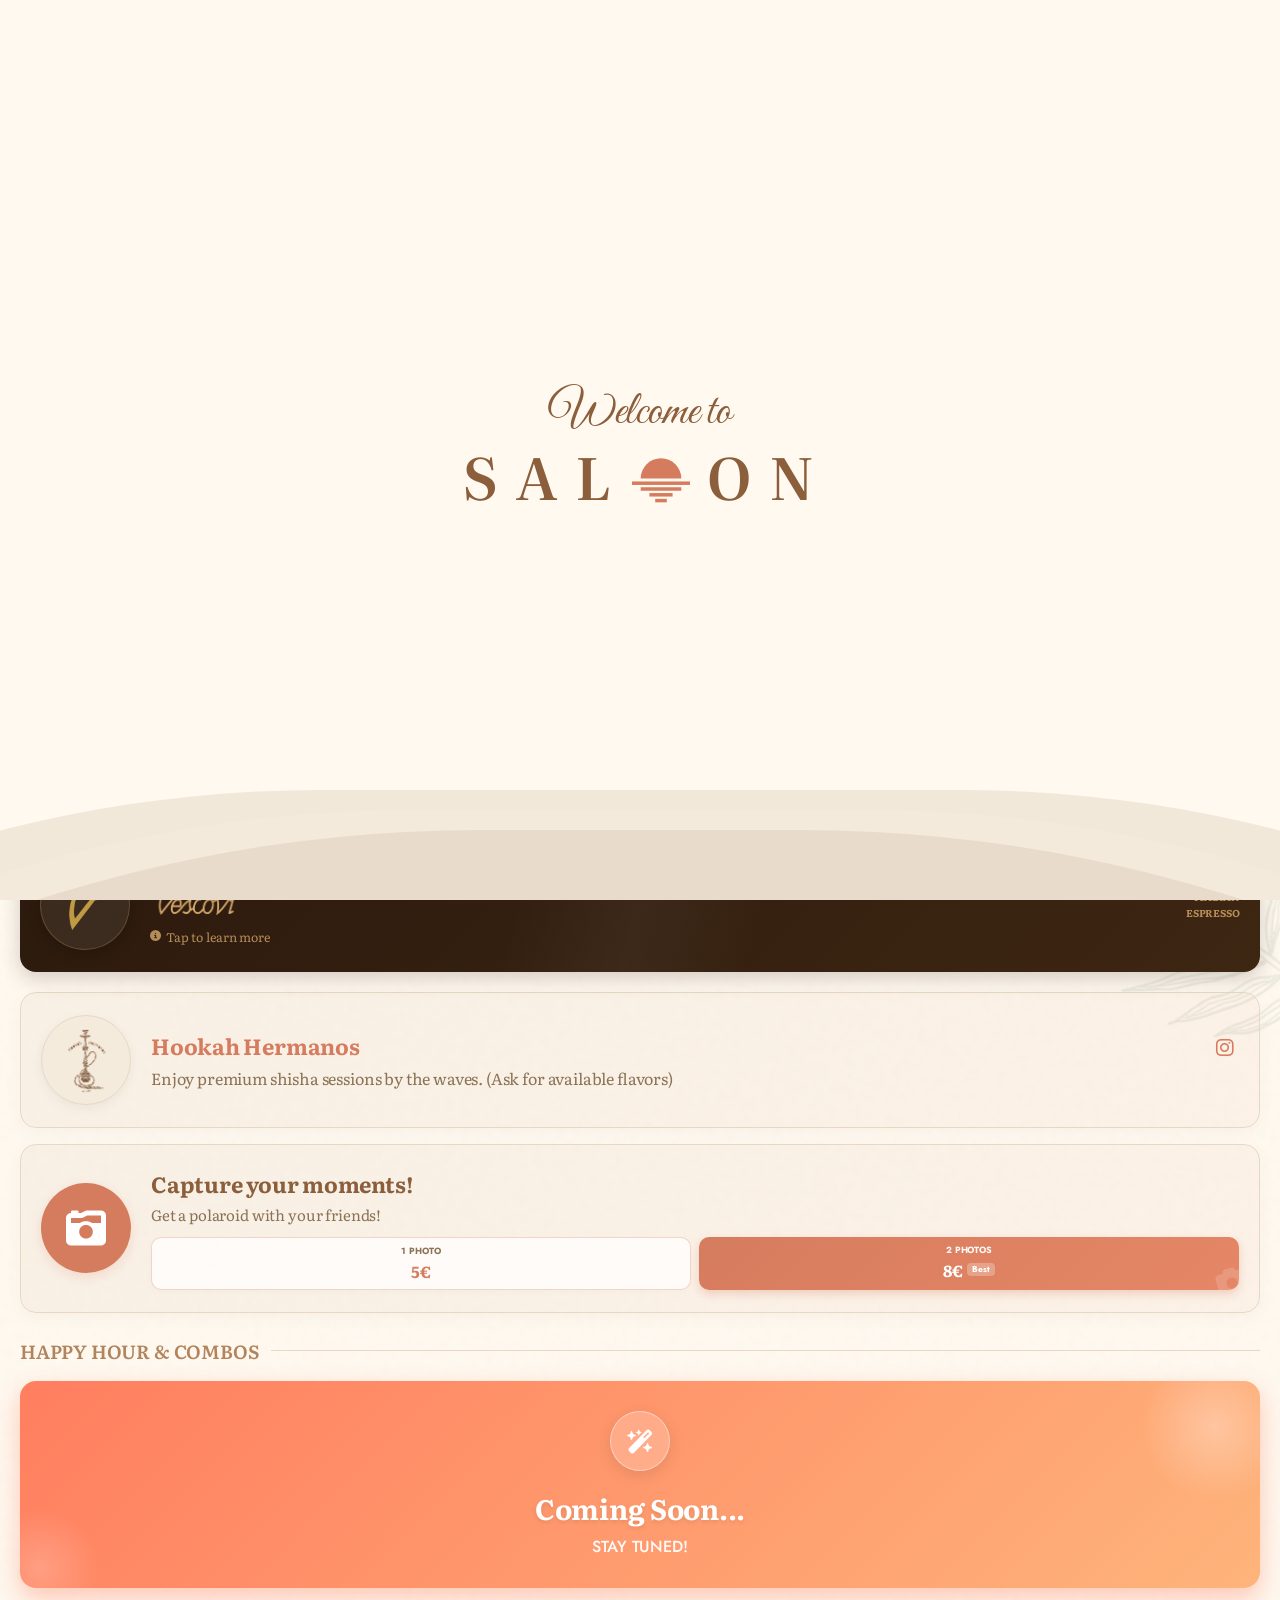
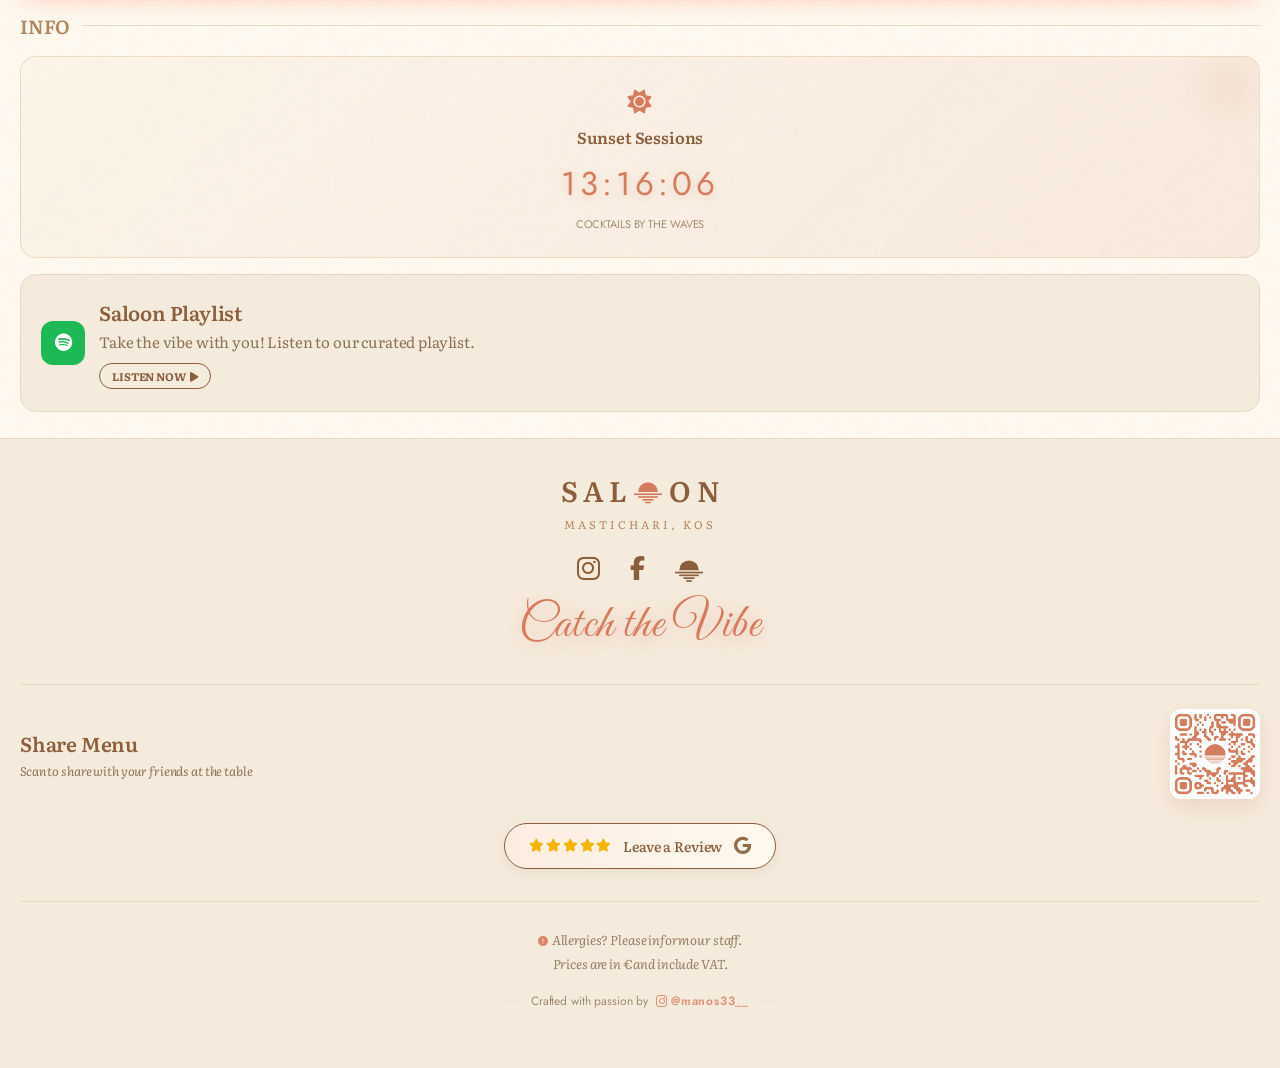
==== commit 3d4ac888: "Add Pinsa and Main Course categories with icons, custom styling, and multi-language support" ====
--- a/index.html
+++ b/index.html
@@ -78,7 +78,7 @@
       <i class="fa-solid fa-moon"></i>
     </button>
 
-    <div class="mh-logo" style="margin-bottom: 5px;">
+    <div class="mh-logo" style="margin-bottom: 5px; white-space: nowrap;">
       S A L <svg viewBox="0 0 100 85" width="1em" height="0.85em" xmlns="http://www.w3.org/2000/svg" fill="currentColor"
         style="color: #d67c5e; vertical-align: middle; margin: 0 0.05em; transform: translateY(-0.08em);">
         <path d="M 15,40 A 35,35 0 0,1 85,40 Z" />
@@ -259,8 +259,8 @@
           Vins</span><span lang-it>Carta dei Vini</span>
       </button>
       <button class="nav-btn nav-btn-drinks" onclick="showCategory('d3',this, 'drinks')">
-        <i class="fa-solid fa-beer-mug-empty" style="margin-right:5px;opacity:0.8;"></i><span lang-el>Μπύρες</span><span
-          lang-en>Beers</span><span lang-de>Biere</span><span lang-fr>Bières</span><span lang-it>Birre</span>
+        <i class="fa-solid fa-beer-mug-empty" style="margin-right:5px;opacity:0.8;"></i><span lang-el>Μπύρες &amp; Μηλίτες</span><span
+          lang-en>Beers &amp; Ciders</span><span lang-de>Biere &amp; Ciders</span><span lang-fr>Bières &amp; Cidres</span><span lang-it>Birre &amp; Sidri</span>
       </button>
       <button class="nav-btn nav-btn-drinks" onclick="showCategory('d4',this, 'drinks')">
         <i class="fa-solid fa-glass-water" style="margin-right:5px;opacity:0.8;"></i>Spirits
@@ -795,11 +795,16 @@
 
       <!-- BREAKFAST SPECIALS -->
       <div class="cat-label">
-        <span lang-el>Πρωινές Επιλογές</span>
-        <span lang-en>Breakfast Specials</span>
-        <span lang-de>Frühstücks-Specials</span>
-        <span lang-fr>Spéciaux Petit-Déjeuner</span>
-        <span lang-it>Specialità Colazione</span>
+        <div class="cat-icon-wrap">
+          <i class="fa-solid fa-egg"></i>
+        </div>
+        <span>
+          <span lang-el>Πρωινές Επιλογές</span>
+          <span lang-en>Breakfast Specials</span>
+          <span lang-de>Frühstücks-Specials</span>
+          <span lang-fr>Spéciaux Petit-Déjeuner</span>
+          <span lang-it>Specialità Colazione</span>
+        </span>
       </div>
 
       <div class="item">
@@ -901,11 +906,16 @@
 
       <!-- CLUB SANDWICHES -->
       <div class="cat-label">
-        <span lang-el>Club Sandwich</span>
-        <span lang-en>Club Sandwich</span>
-        <span lang-de>Club Sandwich</span>
-        <span lang-fr>Club Sandwich</span>
-        <span lang-it>Club Sandwich</span>
+        <div class="cat-icon-wrap">
+          <i class="fa-solid fa-cheese"></i>
+        </div>
+        <span>
+          <span lang-el>Club Sandwich</span>
+          <span lang-en>Club Sandwich</span>
+          <span lang-de>Club Sandwich</span>
+          <span lang-fr>Club Sandwich</span>
+          <span lang-it>Club Sandwich</span>
+        </span>
       </div>
 
       <div class="item">
@@ -987,11 +997,16 @@
 
       <!-- Energy Bowls -->
       <div class="cat-label">
-        <span lang-el>Μπολ Ενέργειας</span>
-        <span lang-en>Energy Bowls</span>
-        <span lang-de>Energy Bowls</span>
-        <span lang-fr>Bols Énergie</span>
-        <span lang-it>Bowl Energetiche</span>
+        <div class="cat-icon-wrap">
+          <i class="fa-solid fa-bowl-food"></i>
+        </div>
+        <span>
+          <span lang-el>Μπολ Ενέργειας</span>
+          <span lang-en>Energy Bowls</span>
+          <span lang-de>Energy Bowls</span>
+          <span lang-fr>Bols Énergie</span>
+          <span lang-it>Bowl Energetiche</span>
+        </span>
       </div>
       <div class="item">
         <div class="item-header">
@@ -1159,11 +1174,16 @@
 
       <!-- Τοστ -->
       <div class="cat-label">
-        <span lang-el>Τοστ</span>
-        <span lang-en>Toasts</span>
-        <span lang-de>Toasts</span>
-        <span lang-fr>Toasts</span>
-        <span lang-it>Toast</span>
+        <div class="cat-icon-wrap">
+          <i class="fa-solid fa-bread-slice"></i>
+        </div>
+        <span>
+          <span lang-el>Τοστ</span>
+          <span lang-en>Toasts</span>
+          <span lang-de>Toasts</span>
+          <span lang-fr>Toasts</span>
+          <span lang-it>Toast</span>
+        </span>
       </div>
       <div class="item">
         <div class="item-header">
@@ -1206,11 +1226,16 @@
 
       <!-- Μπαγκέτες -->
       <div class="cat-label">
-        <span lang-el>Μπαγκέτες</span>
-        <span lang-en>Baguettes</span>
-        <span lang-de>Baguettes</span>
-        <span lang-fr>Baguettes</span>
-        <span lang-it>Baguette</span>
+        <div class="cat-icon-wrap">
+          <i class="fa-solid fa-bread-slice"></i>
+        </div>
+        <span>
+          <span lang-el>Μπαγκέτες</span>
+          <span lang-en>Baguettes</span>
+          <span lang-de>Baguettes</span>
+          <span lang-fr>Baguettes</span>
+          <span lang-it>Baguette</span>
+        </span>
       </div>
       <div class="item">
         <div class="item-header">
@@ -1293,11 +1318,16 @@
 
       <!-- Σαλάτες -->
       <div class="cat-label">
-        <span lang-el>Σαλάτες</span>
-        <span lang-en>Salads</span>
-        <span lang-de>Salate</span>
-        <span lang-fr>Salades</span>
-        <span lang-it>Insalate</span>
+        <div class="cat-icon-wrap">
+          <i class="fa-solid fa-leaf"></i>
+        </div>
+        <span>
+          <span lang-el>Σαλάτες</span>
+          <span lang-en>Salads</span>
+          <span lang-de>Salate</span>
+          <span lang-fr>Salades</span>
+          <span lang-it>Insalate</span>
+        </span>
       </div>
       <div class="item">
         <div class="item-header">
@@ -1383,11 +1413,16 @@
 
       <!-- Saloon Bites -->
       <div class="cat-label">
-        <span lang-el>Bites &amp; Shares</span>
-        <span lang-en>Bites &amp; Shares</span>
-        <span lang-de>Happen &amp; Teilen</span>
-        <span lang-fr>À Partager &amp; Tapas</span>
-        <span lang-it>Sfizi &amp; Condivisione</span>
+        <div class="cat-icon-wrap">
+          <i class="fa-solid fa-utensils"></i>
+        </div>
+        <span>
+          <span lang-el>Bites &amp; Shares</span>
+          <span lang-en>Bites &amp; Shares</span>
+          <span lang-de>Happen &amp; Teilen</span>
+          <span lang-fr>À Partager &amp; Tapas</span>
+          <span lang-it>Sfizi &amp; Condivisione</span>
+        </span>
       </div>
       <div class="item">
         <div class="item-header">
@@ -1433,25 +1468,6 @@
       <div class="item">
         <div class="item-header">
           <div class="item-title">
-            <span lang-el>Μερίδα Γύρος</span>
-            <span lang-en>Gyros Portion</span>
-            <span lang-de>Gyros-Teller</span>
-            <span lang-fr>Portion de Gyros</span>
-            <span lang-it>Porzione di Gyros</span>
-          </div>
-          <div class="item-price">14.00</div>
-        </div>
-        <div class="item-desc">
-          <span lang-el>Γύρος χοιρινός ή κοτόπουλο, συνοδεύεται από πίτες, τζατζίκι και πατάτες</span>
-          <span lang-en>Gyros pork or chicken, served with pitta bread, tzatziki and fries</span>
-          <span lang-de>Schweine- oder Hähnchengyros, serviert mit Fladenbrot, Tzatziki und Pommes frites</span>
-          <span lang-fr>Gyros de porc ou de poulet, servi avec pain pita, tzatziki et frites</span>
-          <span lang-it>Gyros di maiale o pollo, servito con pane pita, tzatziki e patatine</span>
-        </div>
-      </div>
-      <div class="item">
-        <div class="item-header">
-          <div class="item-title">
             <span lang-el>Πλατώ Αλλαντικών-Τυριών</span>
             <span lang-en>Meat &amp; Cheese Platter</span>
             <span lang-de>Aufschnitt- und Käseplatte</span>
@@ -1481,14 +1497,217 @@
         </div>
       </div>
 
+      <!-- Pinsa -->
+      <div class="cat-label">
+        <div class="cat-icon-wrap">
+          <i class="fa-solid fa-pizza-slice"></i>
+        </div>
+        <span>
+          <span lang-el>Πίνσες</span>
+          <span lang-en>Pinsa</span>
+          <span lang-de>Pinsa</span>
+          <span lang-fr>Pinsa</span>
+          <span lang-it>Pinsa</span>
+        </span>
+      </div>
+      <div class="pinsa-item">
+        <div class="item-header">
+          <div class="item-title">
+            <span lang-el>Μαργαρίτα <span class="vbadge">V</span></span>
+            <span lang-en>Margherita <span class="vbadge">V</span></span>
+            <span lang-de>Margherita <span class="vbadge">V</span></span>
+            <span lang-fr>Margherita <span class="vbadge">V</span></span>
+            <span lang-it>Margherita <span class="vbadge">V</span></span>
+          </div>
+          <div class="item-price">11.00</div>
+        </div>
+        <div class="item-desc">
+          <span lang-el>Σάλτσα ντομάτας, τυρί</span>
+          <span lang-en>Tomato sauce, cheese</span>
+          <span lang-de>Tomatensauce, Käse</span>
+          <span lang-fr>Sauce tomate, fromage</span>
+          <span lang-it>Salsa di pomodoro, formaggio</span>
+        </div>
+      </div>
+      <div class="pinsa-item">
+        <div class="item-header">
+          <div class="item-title">
+            <span lang-el>Σπέσιαλ</span>
+            <span lang-en>Special</span>
+            <span lang-de>Special</span>
+            <span lang-fr>Spécial</span>
+            <span lang-it>Special</span>
+          </div>
+          <div class="item-price">14.00</div>
+        </div>
+        <div class="item-desc">
+          <span lang-el>Σάλτσα ντομάτας, πιπεριά, μανιτάρι, μπέικον, τυρί</span>
+          <span lang-en>Tomato sauce, bell pepper, mushroom, bacon, cheese</span>
+          <span lang-de>Tomatensauce, Paprika, Pilze, Speck, Käse</span>
+          <span lang-fr>Sauce tomate, poivron, champignons, bacon, fromage</span>
+          <span lang-it>Salsa di pomodoro, peperoni, funghi, bacon, formaggio</span>
+        </div>
+      </div>
+      <div class="pinsa-item">
+        <div class="item-header">
+          <div class="item-title">
+            <span lang-el>Προσούτο</span>
+            <span lang-en>Prosciutto</span>
+            <span lang-de>Prosciutto</span>
+            <span lang-fr>Prosciutto</span>
+            <span lang-it>Prosciutto</span>
+          </div>
+          <div class="item-price">13.50</div>
+        </div>
+        <div class="item-desc">
+          <span lang-el>Προσούτο, τυρί</span>
+          <span lang-en>Prosciutto, cheese</span>
+          <span lang-de>Prosciutto, Käse</span>
+          <span lang-fr>Prosciutto, fromage</span>
+          <span lang-it>Prosciutto, formaggio</span>
+        </div>
+      </div>
+
+      <!-- Main Courses -->
+      <div class="cat-label">
+        <div class="cat-icon-wrap">
+          <i class="fa-solid fa-drumstick-bite"></i>
+        </div>
+        <span>
+          <span lang-el>Κυρίως Πιάτα</span>
+          <span lang-en>Main Course</span>
+          <span lang-de>Hauptgerichte</span>
+          <span lang-fr>Plats Principaux</span>
+          <span lang-it>Piatti Principali</span>
+        </span>
+      </div>
+      <div class="main-course-item">
+        <div class="item-header">
+          <div class="item-title">
+            <span lang-el>Κοτόπουλο αλά Κρεμ</span>
+            <span lang-en>Chicken à la Crème</span>
+            <span lang-de>Hähnchen à la Crème</span>
+            <span lang-fr>Poulet à la Crème</span>
+            <span lang-it>Pollo alla Crema</span>
+          </div>
+          <div class="item-price">14.00</div>
+        </div>
+        <div class="item-desc">
+          <span lang-el>Στήθος κοτόπουλο με κρεμώδη σάλτσα μανιταριών, συνοδεύεται από πατάτες τηγανητές</span>
+          <span lang-en>Chicken breast in a creamy mushroom sauce, served with French fries</span>
+          <span lang-de>Hähnchenbrust in cremiger Pilzsauce, serviert mit Pommes frites</span>
+          <span lang-fr>Blanc de poulet dans une sauce crémeuse aux champignons, servi avec des frites</span>
+          <span lang-it>Petto di pollo in salsa cremosa ai funghi, servito con patatine fritte</span>
+        </div>
+      </div>
+      <div class="main-course-item">
+        <div class="item-header">
+          <div class="item-title">
+            <span lang-el>Μερίδα Γύρος Χοιρινός</span>
+            <span lang-en>Pork Gyros Portion</span>
+            <span lang-de>Schweinegyros-Teller</span>
+            <span lang-fr>Portion de Gyros de Porc</span>
+            <span lang-it>Porzione di Gyros di Maiale</span>
+          </div>
+          <div class="item-price">14.00</div>
+        </div>
+        <div class="item-desc">
+          <span lang-el>Γύρος χοιρινός, συνοδεύεται από πίτες, τζατζίκι και πατάτες</span>
+          <span lang-en>Pork gyros, served with pitta bread, tzatziki and fries</span>
+          <span lang-de>Schweinegyros, serviert mit Fladenbrot, Tzatziki und Pommes frites</span>
+          <span lang-fr>Gyros de porc, servi avec pain pita, tzatziki et frites</span>
+          <span lang-it>Gyros di maiale, servito con pane pita, tzatziki e patatine</span>
+        </div>
+      </div>
+      <div class="main-course-item">
+        <div class="item-header">
+          <div class="item-title">
+            <span lang-el>Μπριζόλα Σταβλίσια (Χοιρινή)</span>
+            <span lang-en>Stavlisia Pork Steak</span>
+            <span lang-de>Stavlisia Schweinekotelett</span>
+            <span lang-fr>Côte de Porc Stavlisia</span>
+            <span lang-it>Braciola di Maiale Stavlisia</span>
+          </div>
+          <div class="item-price">17.50</div>
+        </div>
+        <div class="item-desc">
+          <span lang-el>Ζουμερή χοιρινή μπριζόλα σταβλίσια, συνοδεύεται από πατάτες τηγανητές</span>
+          <span lang-en>Juicy stavlisia pork steak, served with French fries</span>
+          <span lang-de>Saftiges Stavlisia-Schweinekotelett, serviert mit Pommes frites</span>
+          <span lang-fr>Juteuse côte de porc Stavlisia, servie avec des frites</span>
+          <span lang-it>Succosa braciola di maiale Stavlisia, servita con patatine fritte</span>
+        </div>
+      </div>
+      <div class="main-course-item">
+        <div class="item-header">
+          <div class="item-title">
+            <span lang-el>Ποικιλία Κρεάτων για 2</span>
+            <span lang-en>Meat Platter for 2</span>
+            <span lang-de>Fleischplatte für 2</span>
+            <span lang-fr>Planche de Viandes pour 2</span>
+            <span lang-it>Grigliata Mista di Carne per 2</span>
+          </div>
+          <div class="item-price">21.00</div>
+        </div>
+        <div class="item-desc">
+          <span lang-el>Κοτόπουλο, πανσέτα, λουκάνικο, μπιφτέκι, πίτες, πατάτες τηγανητές</span>
+          <span lang-en>Chicken, pork belly (panseta), sausage, beef patty, pita bread, French fries</span>
+          <span lang-de>Hähnchen, Schweinebauch (Panseta), Wurst, Rinderfrikadelle, Fladenbrot, Pommes frites</span>
+          <span lang-fr>Poulet, poitrine de porc (panseta), saucisse, steak haché de bœuf, pains pita, frites</span>
+          <span lang-it>Pollo, pancetta (panseta), salsiccia, hamburger di manzo, pane pita, patatine fritte</span>
+        </div>
+      </div>
+      <div class="main-course-item">
+        <div class="item-header">
+          <div class="item-title">
+            <span lang-el>Μπιφτέκι Γεμιστό</span>
+            <span lang-en>Stuffed Beef Patty</span>
+            <span lang-de>Gefüllte Rinderfrikadelle</span>
+            <span lang-fr>Steak Haché de Bœuf Farci</span>
+            <span lang-it>Hamburger di Manzo Farcito</span>
+          </div>
+          <div class="item-price">13.50</div>
+        </div>
+        <div class="item-desc">
+          <span lang-el>Μπιφτέκι γεμιστό με τυρί, συνοδεύεται από πατάτες τηγανητές</span>
+          <span lang-en>Beef patty stuffed with cheese, served with French fries</span>
+          <span lang-de>Rinderfrikadelle gefüllt mit Käse, serviert mit Pommes frites</span>
+          <span lang-fr>Steak haché de bœuf farci de fromage, servi avec des frites</span>
+          <span lang-it>Hamburger di manzo farcito con formaggio, servito con patatine fritte</span>
+        </div>
+      </div>
+      <div class="main-course-item">
+        <div class="item-header">
+          <div class="item-title">
+            <span lang-el>Μπιφτέκια</span>
+            <span lang-en>Beef Patties</span>
+            <span lang-de>Rinderfrikadellen</span>
+            <span lang-fr>Steaks Hachés de Bœuf</span>
+            <span lang-it>Polpette di Manzo</span>
+          </div>
+          <div class="item-price">12.50</div>
+        </div>
+        <div class="item-desc">
+          <span lang-el>Ζουμερά μπιφτέκια, συνοδεύονται από πατάτες τηγανητές</span>
+          <span lang-en>Juicy beef patties, served with French fries</span>
+          <span lang-de>Saftige Rinderfrikadellen, serviert mit Pommes frites</span>
+          <span lang-fr>Jouteux steaks hachés de bœuf, servis avec des frites</span>
+          <span lang-it>Succosi hamburger di manzo, serviti con patatine fritte</span>
+        </div>
+      </div>
 
       <!-- Γλυκά -->
       <div class="cat-label">
-        <span lang-el>Σπιτικά Γλυκά</span>
-        <span lang-en>Homemade Desserts</span>
-        <span lang-de>Hausgemachte Desserts</span>
-        <span lang-fr>Desserts Maison</span>
-        <span lang-it>Dolci Fatti in Casa</span>
+        <div class="cat-icon-wrap">
+          <i class="fa-solid fa-cake-candles"></i>
+        </div>
+        <span>
+          <span lang-el>Σπιτικά Γλυκά</span>
+          <span lang-en>Homemade Desserts</span>
+          <span lang-de>Hausgemachte Desserts</span>
+          <span lang-fr>Desserts Maison</span>
+          <span lang-it>Dolci Fatti in Casa</span>
+        </span>
       </div>
       <div class="item">
         <div class="item-header">
@@ -1557,24 +1776,27 @@
             <div class="item-price">3.00</div>
           </div>
           <div class="item-desc" style="opacity: 0.9;">
-            <span lang-el>Ένα κλασσικό ελληνικό γλυκό, δροσερό και αγαπημένο από όλους! Μία ανάμνηση από τα παιδικά μας
-              χρόνια!</span>
-            <span lang-en>A classic Greek dessert, refreshing and loved by all! A childhood memory!</span>
-            <span lang-de>Ein klassisches griechisches Dessert, erfrischend und von allen geliebt! Eine
-              Kindheitserinnerung!</span>
-            <span lang-fr>Un dessert grec classique, rafraîchissant et apprécié de tous ! Un souvenir d'enfance !</span>
-            <span lang-it>Un classico dolce greco, rinfrescante e amato da tutti! Un ricordo d'infanzia!</span>
+            <span lang-el>Ένα κλασικό ελληνικό γλυκό: μία κουταλιά γλυκό υποβρύχιο βανίλιας βυθισμένη σε ένα ποτήρι παγωμένο νερό. Δροσερό, παραδοσιακό και γεμάτο παιδικές αναμνήσεις!</span>
+            <span lang-en>A classic Greek sweet: a spoonful of sweet vanilla fondant submerged in a glass of ice-cold water. Refreshing, traditional, and loved by all!</span>
+            <span lang-de>Ein klassisches griechisches Dessert: Ein Löffel süßer Vanille-Fondant, serviert in einem Glas eiskaltem Wasser. Erfrischend und traditionell!</span>
+            <span lang-fr>Un dessert grec classique : une cuillère de fondant à la vanille plongée dans un verre d'eau glacée. Rafraîchissant, traditionnel et apprécié de tous !</span>
+            <span lang-it>Un classico dolce greco: un cucchiaio di dolce fondente alla vaniglia immerso in un bicchiere di acqua ghiacciata. Rinfrescante, tradizionale e amato da tutti!</span>
           </div>
         </div>
       </div>
 
       <!-- Κρουασάν -->
       <div class="cat-label">
-        <span lang-el>Κρουασάν</span>
-        <span lang-en>Croissants</span>
-        <span lang-de>Croissants</span>
-        <span lang-fr>Croissants</span>
-        <span lang-it>Croissant</span>
+        <div class="cat-icon-wrap">
+          <i class="fa-solid fa-cookie-bite"></i>
+        </div>
+        <span>
+          <span lang-el>Κρουασάν</span>
+          <span lang-en>Croissants</span>
+          <span lang-de>Croissants</span>
+          <span lang-fr>Croissants</span>
+          <span lang-it>Croissant</span>
+        </span>
       </div>
       <div class="item">
         <div class="item-header">
@@ -1603,11 +1825,16 @@
 
       <!-- Κρέπες -->
       <div class="cat-label">
-        <span lang-el>Κρέπες</span>
-        <span lang-en>Crepes</span>
-        <span lang-de>Crepes</span>
-        <span lang-fr>Crêpes</span>
-        <span lang-it>Crepes</span>
+        <div class="cat-icon-wrap">
+          <i class="fa-solid fa-cookie"></i>
+        </div>
+        <span>
+          <span lang-el>Κρέπες</span>
+          <span lang-en>Crepes</span>
+          <span lang-de>Crepes</span>
+          <span lang-fr>Crêpes</span>
+          <span lang-it>Crepes</span>
+        </span>
       </div>
 
       <div
@@ -1718,11 +1945,16 @@
 
       <!-- Παγωτά -->
       <div class="cat-label">
-        <span lang-el>Παγωτά</span>
-        <span lang-en>Ice Cream</span>
-        <span lang-de>Eiscreme</span>
-        <span lang-fr>Glaces</span>
-        <span lang-it>Gelati</span>
+        <div class="cat-icon-wrap">
+          <i class="fa-solid fa-ice-cream"></i>
+        </div>
+        <span>
+          <span lang-el>Παγωτά</span>
+          <span lang-en>Ice Cream</span>
+          <span lang-de>Eiscreme</span>
+          <span lang-fr>Glaces</span>
+          <span lang-it>Gelati</span>
+        </span>
       </div>
 
       <div class="ice-card"
@@ -4375,21 +4607,21 @@
       </div>
     </div>
 
-    <!-- D3: BEERS -->
+    <!-- D3: BEERS & CIDERS -->
     <div class="sec" id="d3">
       <div class="sec-title">
-        <span lang-el>Μπύρες</span>
-        <span lang-en>Beers</span>
-        <span lang-de>Biere</span>
-        <span lang-fr>Bières</span>
-        <span lang-it>Birre</span>
+        <span lang-el>Μπύρες &amp; Μηλίτες</span>
+        <span lang-en>Beers &amp; Ciders</span>
+        <span lang-de>Biere &amp; Ciders</span>
+        <span lang-fr>Bières &amp; Cidres</span>
+        <span lang-it>Birre &amp; Sidri</span>
       </div>
       <div class="sec-en">
-        <span lang-el>Βαρέλι, Μπουκάλι <span style="font-family: 'Jost', sans-serif;">&amp;</span> Cider</span>
-        <span lang-en>Draft, Bottle <span style="font-family: 'Jost', sans-serif;">&amp;</span> Cider</span>
-        <span lang-de>Fass, Flasche <span style="font-family: 'Jost', sans-serif;">&amp;</span> Cider</span>
-        <span lang-fr>Pression, Bouteille <span style="font-family: 'Jost', sans-serif;">&amp;</span> Cidre</span>
-        <span lang-it>Spina, Bottiglia <span style="font-family: 'Jost', sans-serif;">&amp;</span> Sidro</span>
+        <span lang-el>Βαρέλι &amp; Μπουκάλι</span>
+        <span lang-en>Draft &amp; Bottle</span>
+        <span lang-de>Fass &amp; Flasche</span>
+        <span lang-fr>Pression &amp; Bouteille</span>
+        <span lang-it>Spina &amp; Bottiglia</span>
       </div>
       <div class="sec-divider"></div>
 
@@ -4910,7 +5142,7 @@
                 lang-fr>Milokleftis</span><span lang-it>Milokleftis</span>
             </div>
             <div class="item-price"
-              style="font-size: 17px; font-weight: 700; color: var(--accent); font-family: 'Literata', serif;">5.00
+              style="font-size: 17px; font-weight: 700; color: var(--accent); font-family: 'Literata', serif;">4.50
             </div>
           </div>
           <div class="item-desc"
@@ -4934,7 +5166,7 @@
               style="font-family: 'Literata', serif; font-size: 19px; font-weight: 600; color: var(--br);">Strongbow
             </div>
             <div class="item-price"
-              style="font-size: 17px; font-weight: 700; color: var(--accent); font-family: 'Literata', serif;">5.50
+              style="font-size: 17px; font-weight: 700; color: var(--accent); font-family: 'Literata', serif;">5.00
             </div>
           </div>
           <div class="item-desc"
@@ -4958,7 +5190,7 @@
               style="font-family: 'Literata', serif; font-size: 19px; font-weight: 600; color: var(--br);">Red Bull
             </div>
             <div class="item-price"
-              style="font-size: 17px; font-weight: 700; color: var(--accent); font-family: 'Literata', serif;">5.50
+              style="font-size: 17px; font-weight: 700; color: var(--accent); font-family: 'Literata', serif;">5.00
             </div>
           </div>
           <div class="item-desc"
@@ -7149,7 +7381,7 @@
               Soda</span><span lang-de>Rosa Grapefruitsoda</span><span lang-fr>Soda au Pamplemousse Rose</span><span
               lang-it>Soda al Pompelmo Rosa</span>
           </div>
-          <div class="item-price">4.00</div>
+          <div class="item-price">3.50</div>
         </div>
       </div>
       <div class="item">
--- a/style.css
+++ b/style.css
@@ -213,7 +213,8 @@
       font-weight: 600;
       color: var(--br);
       letter-spacing: 2px;
-      line-height: 1
+      line-height: 1;
+      white-space: nowrap;
     }
 
     .mh-sub {
@@ -1937,4 +1938,109 @@
   opacity: 1;
   visibility: visible;
   transform: translateY(0);
+}
+
+/* Category Icons Circular Badge */
+.cat-label .cat-icon-wrap {
+  width: 36px;
+  height: 36px;
+  border-radius: 50%;
+  background: rgba(214, 124, 94, 0.07);
+  border: 1px solid rgba(214, 124, 94, 0.18);
+  display: flex;
+  align-items: center;
+  justify-content: center;
+  flex-shrink: 0;
+  box-shadow: 0 2px 8px rgba(214, 124, 94, 0.04);
+  transition: all 0.3s cubic-bezier(0.16, 1, 0.3, 1);
+}
+body.theme-dark .cat-label .cat-icon-wrap {
+  background: rgba(224, 145, 118, 0.1);
+  border-color: rgba(224, 145, 118, 0.22);
+}
+.cat-label .cat-icon-wrap i {
+  font-size: 15px;
+  color: var(--accent);
+  transition: transform 0.3s ease;
+  display: inline-flex;
+  align-items: center;
+  justify-content: center;
+}
+.cat-label:hover .cat-icon-wrap {
+  transform: scale(1.08) rotate(5deg);
+  border-color: var(--accent);
+  background: rgba(214, 124, 94, 0.12);
+}
+
+/* Pinsa Redesign Cards */
+.pinsa-item {
+  background: linear-gradient(145deg, rgba(214, 124, 94, 0.02) 0%, rgba(212, 169, 106, 0.04) 100%);
+  border: 1px solid rgba(212, 169, 106, 0.2);
+  border-radius: 18px;
+  padding: 20px 22px;
+  margin-bottom: 20px;
+  transition: all 0.3s cubic-bezier(0.165, 0.84, 0.44, 1);
+  box-shadow: 0 4px 15px rgba(139, 94, 60, 0.015);
+}
+.pinsa-item:hover {
+  transform: translateY(-2px);
+  border-color: rgba(212, 169, 106, 0.4);
+  box-shadow: 0 8px 25px rgba(139, 94, 60, 0.04);
+  background: linear-gradient(145deg, rgba(214, 124, 94, 0.04) 0%, rgba(212, 169, 106, 0.06) 100%);
+}
+.pinsa-item .item-header {
+  margin-bottom: 6px;
+}
+.pinsa-item .item-title {
+  font-size: 21px;
+  color: var(--br);
+}
+.pinsa-item .item-desc {
+  font-size: 14.5px;
+  padding-right: 0;
+  opacity: 0.9;
+}
+body.theme-dark .pinsa-item {
+  background: linear-gradient(145deg, rgba(224, 145, 118, 0.02) 0%, rgba(178, 132, 93, 0.04) 100%);
+  border-color: rgba(224, 145, 118, 0.15);
+}
+body.theme-dark .pinsa-item:hover {
+  background: linear-gradient(145deg, rgba(224, 145, 118, 0.04) 0%, rgba(178, 132, 93, 0.06) 100%);
+  border-color: rgba(224, 145, 118, 0.3);
+}
+
+/* Main Course Redesign Frames */
+.main-course-item {
+  background: var(--sand);
+  border-left: 3px solid var(--accent);
+  border-top: 1px solid rgba(212, 169, 106, 0.15);
+  border-right: 1px solid rgba(212, 169, 106, 0.15);
+  border-bottom: 1px solid rgba(212, 169, 106, 0.15);
+  border-radius: 4px 16px 16px 4px;
+  padding: 18px 22px;
+  margin-bottom: 22px;
+  transition: all 0.3s cubic-bezier(0.165, 0.84, 0.44, 1);
+  box-shadow: 0 4px 14px rgba(139, 94, 60, 0.02);
+}
+.main-course-item:hover {
+  transform: scale(1.01) translateY(-1px);
+  border-left-color: var(--br);
+  box-shadow: 0 8px 24px rgba(139, 94, 60, 0.06);
+}
+.main-course-item .item-title {
+  font-size: 21px;
+  color: var(--br);
+}
+.main-course-item .item-desc {
+  font-size: 15px;
+  padding-right: 0;
+  opacity: 0.95;
+}
+body.theme-dark .main-course-item {
+  background: var(--sand);
+  border-color: rgba(224, 145, 118, 0.15);
+  border-left-color: var(--accent);
+}
+body.theme-dark .main-course-item:hover {
+  border-left-color: var(--br);
 }
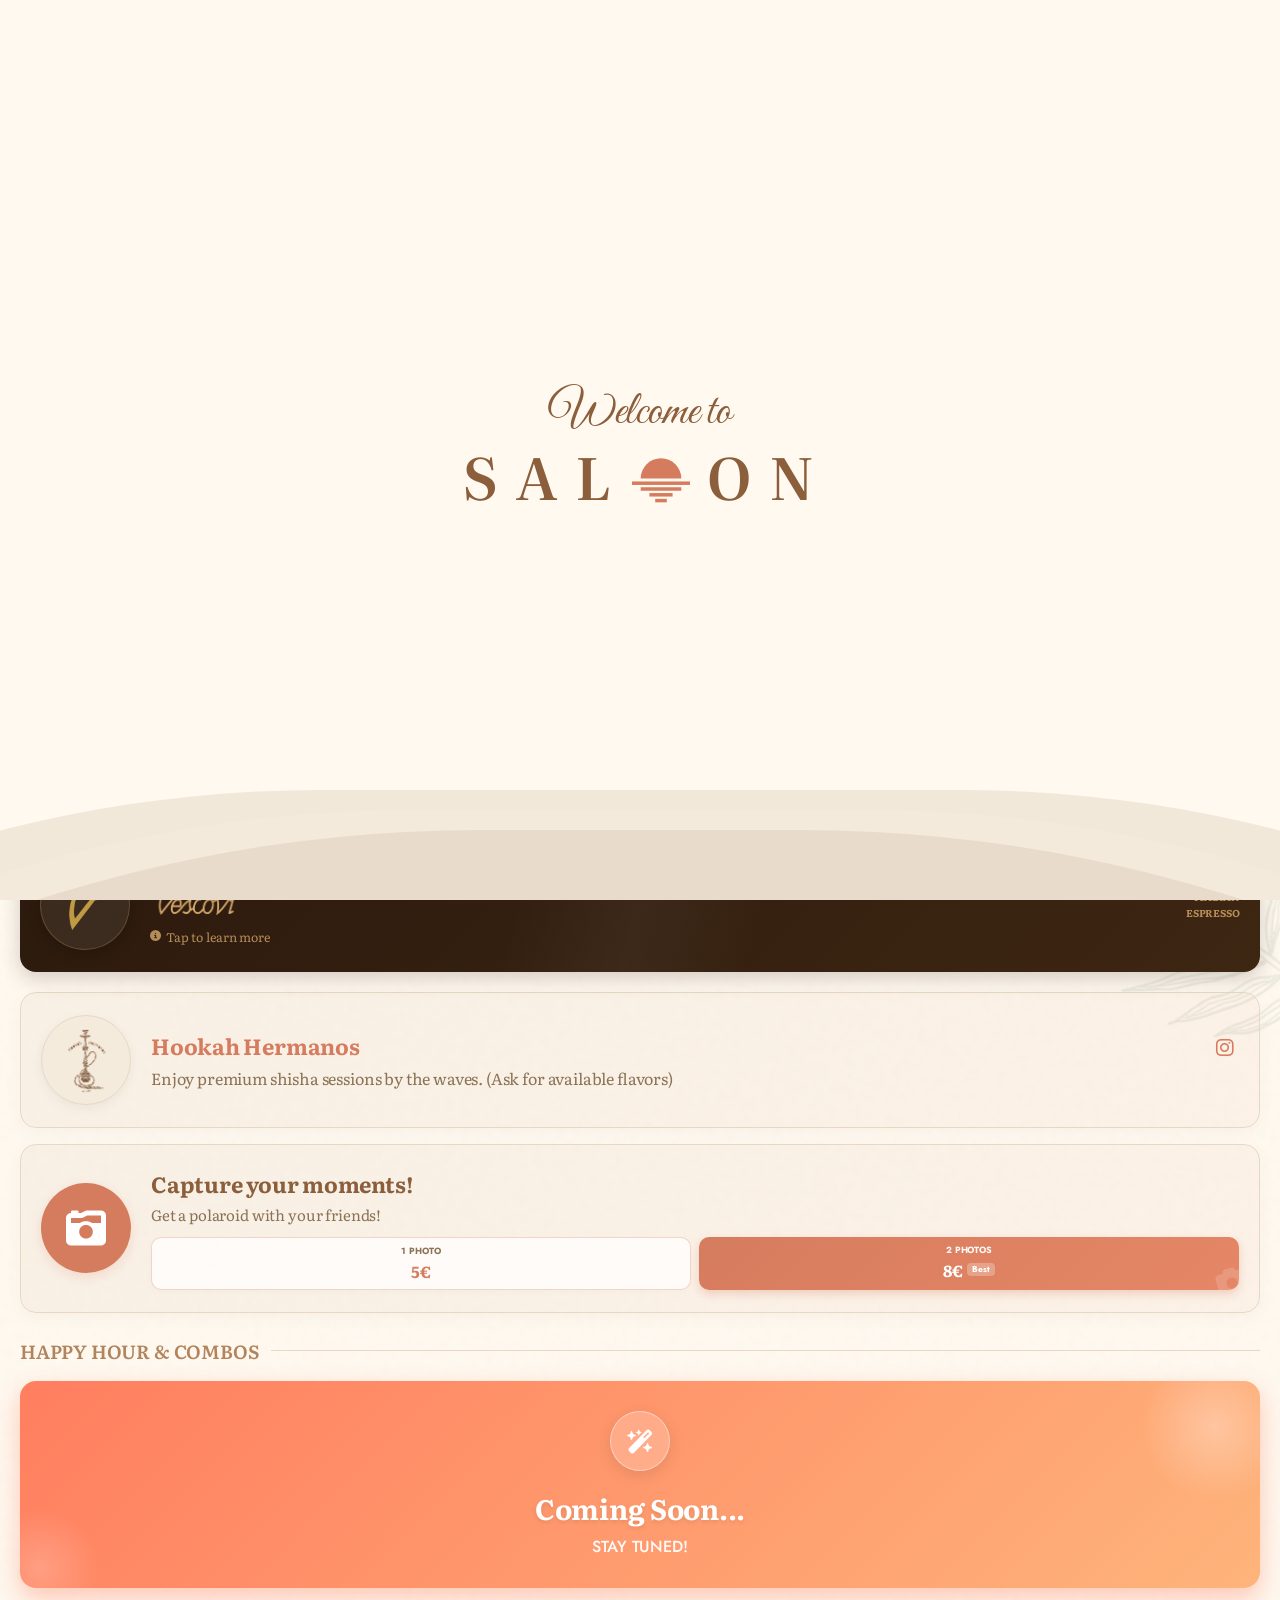
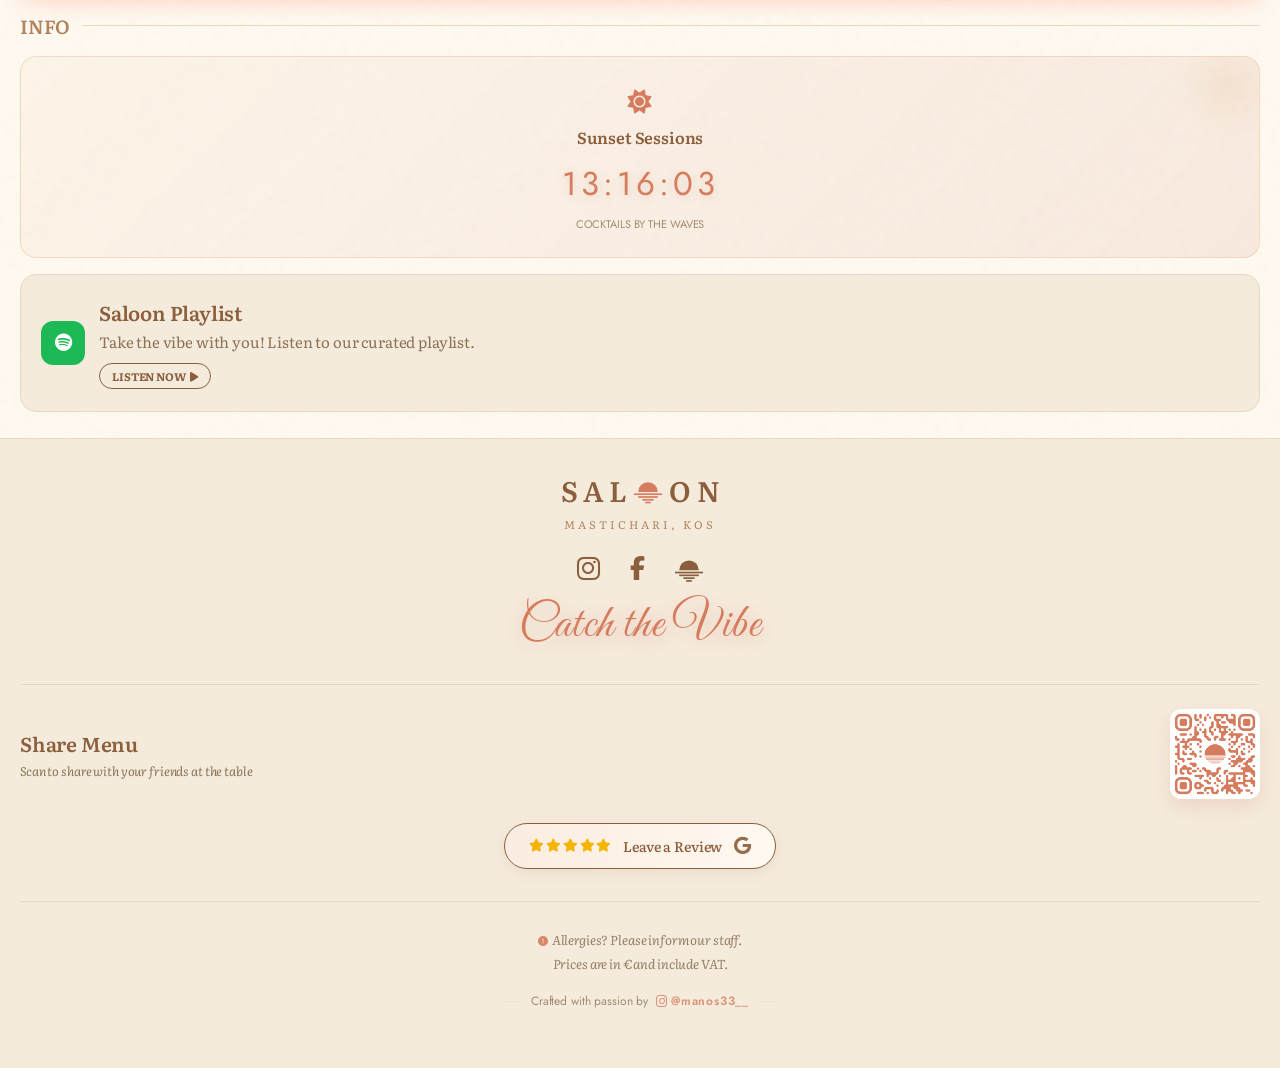
==== commit 7a2adb43: "Rename Pinsa items to include Pinsa in their titles, hide Burgers section, and move Gyros to Bites &" ====
--- a/index.html
+++ b/index.html
@@ -1487,6 +1487,25 @@
       <div class="item">
         <div class="item-header">
           <div class="item-title">
+            <span lang-el>Μερίδα Γύρος Χοιρινός</span>
+            <span lang-en>Pork Gyros Portion</span>
+            <span lang-de>Schweinegyros-Teller</span>
+            <span lang-fr>Portion de Gyros de Porc</span>
+            <span lang-it>Porzione di Gyros di Maiale</span>
+          </div>
+          <div class="item-price">14.00</div>
+        </div>
+        <div class="item-desc">
+          <span lang-el>Γύρος χοιρινός, συνοδεύεται από πίτες, τζατζίκι και πατάτες</span>
+          <span lang-en>Pork gyros, served with pitta bread, tzatziki and fries</span>
+          <span lang-de>Schweinegyros, serviert mit Fladenbrot, Tzatziki und Pommes frites</span>
+          <span lang-fr>Gyros de porc, servi avec pain pita, tzatziki et frites</span>
+          <span lang-it>Gyros di maiale, servito con pane pita, tzatziki e patatine</span>
+        </div>
+      </div>
+      <div class="item">
+        <div class="item-header">
+          <div class="item-title">
             <span lang-el>Πατάτες Τηγανητές <span class="vbadge">V</span></span>
             <span lang-en>French Fries <span class="vbadge">V</span></span>
             <span lang-de>Pommes frites <span class="vbadge">V</span></span>
@@ -1513,11 +1532,11 @@
       <div class="pinsa-item">
         <div class="item-header">
           <div class="item-title">
-            <span lang-el>Μαργαρίτα <span class="vbadge">V</span></span>
-            <span lang-en>Margherita <span class="vbadge">V</span></span>
-            <span lang-de>Margherita <span class="vbadge">V</span></span>
-            <span lang-fr>Margherita <span class="vbadge">V</span></span>
-            <span lang-it>Margherita <span class="vbadge">V</span></span>
+            <span lang-el>Πίνσα Μαργαρίτα <span class="vbadge">V</span></span>
+            <span lang-en>Margherita Pinsa <span class="vbadge">V</span></span>
+            <span lang-de>Margherita Pinsa <span class="vbadge">V</span></span>
+            <span lang-fr>Pinsa Margherita <span class="vbadge">V</span></span>
+            <span lang-it>Pinsa Margherita <span class="vbadge">V</span></span>
           </div>
           <div class="item-price">11.00</div>
         </div>
@@ -1532,11 +1551,11 @@
       <div class="pinsa-item">
         <div class="item-header">
           <div class="item-title">
-            <span lang-el>Σπέσιαλ</span>
-            <span lang-en>Special</span>
-            <span lang-de>Special</span>
-            <span lang-fr>Spécial</span>
-            <span lang-it>Special</span>
+            <span lang-el>Πίνσα Σπέσιαλ</span>
+            <span lang-en>Special Pinsa</span>
+            <span lang-de>Special Pinsa</span>
+            <span lang-fr>Pinsa Spéciale</span>
+            <span lang-it>Pinsa Speciale</span>
           </div>
           <div class="item-price">14.00</div>
         </div>
@@ -1551,11 +1570,11 @@
       <div class="pinsa-item">
         <div class="item-header">
           <div class="item-title">
-            <span lang-el>Προσούτο</span>
-            <span lang-en>Prosciutto</span>
-            <span lang-de>Prosciutto</span>
-            <span lang-fr>Prosciutto</span>
-            <span lang-it>Prosciutto</span>
+            <span lang-el>Πίνσα Προσούτο</span>
+            <span lang-en>Prosciutto Pinsa</span>
+            <span lang-de>Prosciutto Pinsa</span>
+            <span lang-fr>Pinsa Prosciutto</span>
+            <span lang-it>Pinsa Prosciutto</span>
           </div>
           <div class="item-price">13.50</div>
         </div>
@@ -1567,8 +1586,101 @@
           <span lang-it>Prosciutto, formaggio</span>
         </div>
       </div>
+      <div class="pinsa-item">
+        <div class="item-header">
+          <div class="item-title">
+            <span lang-el>Πίνσα Κοτόπουλο BBQ</span>
+            <span lang-en>Chicken BBQ Pinsa</span>
+            <span lang-de>Chicken BBQ Pinsa</span>
+            <span lang-fr>Pinsa Poulet BBQ</span>
+            <span lang-it>Pinsa Pollo BBQ</span>
+          </div>
+          <div class="item-price">14.00</div>
+        </div>
+        <div class="item-desc">
+          <span lang-el>Σάλτσα ντομάτας, τυρί, μπέικον, κοτόπουλο, σως BBQ</span>
+          <span lang-en>Tomato sauce, cheese, bacon, chicken, BBQ sauce</span>
+          <span lang-de>Tomatensauce, Käse, Speck, Hähnchen, BBQ-Sauce</span>
+          <span lang-fr>Sauce tomate, fromage, bacon, poulet, sauce BBQ</span>
+          <span lang-it>Salsa di pomodoro, formaggio, bacon, pollo, salsa BBQ</span>
+        </div>
+      </div>
+
+      <!-- Burgers (Hidden) -->
+      <!--
+      <div class="cat-label">
+        <div class="cat-icon-wrap">
+          <i class="fa-solid fa-burger"></i>
+        </div>
+        <span>
+          <span lang-el>Μπέργκερ</span>
+          <span lang-en>Burgers</span>
+          <span lang-de>Burger</span>
+          <span lang-fr>Burgers</span>
+          <span lang-it>Burger</span>
+        </span>
+      </div>
+      <div class="burger-item">
+        <div class="item-header">
+          <div class="item-title">
+            <span lang-el>Cheeseburger</span>
+            <span lang-en>Cheeseburger</span>
+            <span lang-de>Cheeseburger</span>
+            <span lang-fr>Cheeseburger</span>
+            <span lang-it>Cheeseburger</span>
+          </div>
+          <div class="item-price">13.00</div>
+        </div>
+        <div class="item-desc">
+          <span lang-el>Μπιφτέκι, τσένταρ, μαρούλι, ντομάτα, σως μουστάρδας. Συνοδεύεται από πατάτες τηγανητές</span>
+          <span lang-en>Beef patty, cheddar, lettuce, tomato, mustard sauce. Served with French fries</span>
+          <span lang-de>Rinder-Patty, Cheddar, Salat, Tomate, Senfsauce. Serviert mit Pommes frites</span>
+          <span lang-fr>Steak de bœuf, cheddar, laitue, tomate, sauce moutarde. Servi avec des frites</span>
+          <span lang-it>Hamburger di manzo, cheddar, lattuga, pomodoro, salsa alla senape. Servito con patatine fritte</span>
+        </div>
+      </div>
+      <div class="burger-item">
+        <div class="item-header">
+          <div class="item-title">
+            <span lang-el>Special Burger <span class="chef-star"><i class="fa-solid fa-star"></i> Επιλογή Σεφ</span></span>
+            <span lang-en>Special Burger <span class="chef-star"><i class="fa-solid fa-star"></i> Chef's Choice</span></span>
+            <span lang-de>Special Burger <span class="chef-star"><i class="fa-solid fa-star"></i> Chef's Choice</span></span>
+            <span lang-fr>Burger Spécial <span class="chef-star"><i class="fa-solid fa-star"></i> Choix du Chef</span></span>
+            <span lang-it>Burger Speciale <span class="chef-star"><i class="fa-solid fa-star"></i> Scelta dello Chef</span></span>
+          </div>
+          <div class="item-price">14.50</div>
+        </div>
+        <div class="item-desc">
+          <span lang-el>Μπιφτέκι, τσένταρ, αυγό, μπέικον, chutney κρεμμυδιού, ντομάτα, σως BBQ, κέτσαπ. Συνοδεύεται από πατάτες τηγανητές</span>
+          <span lang-en>Beef patty, cheddar, egg, bacon, onion chutney, tomato, BBQ sauce, ketchup. Served with French fries</span>
+          <span lang-de>Rinder-Patty, Cheddar, Ei, Speck, Zwiebel-Chutney, Tomate, BBQ-Sauce, Ketchup. Serviert mit Pommes frites</span>
+          <span lang-fr>Steak de bœuf, cheddar, œuf, bacon, chutney d'oignon, tomate, sauce BBQ, ketchup. Servi avec des frites</span>
+          <span lang-it>Hamburger di manzo, cheddar, uovo, bacon, chutney di cipolle, pomodoro, salsa BBQ, ketchup. Servito con patatine fritte</span>
+        </div>
+      </div>
+      <div class="burger-item">
+        <div class="item-header">
+          <div class="item-title">
+            <span lang-el>Truffle Burger</span>
+            <span lang-en>Truffle Burger</span>
+            <span lang-de>Trüffel-Burger</span>
+            <span lang-fr>Burger à la Truffe</span>
+            <span lang-it>Burger al Tartufo</span>
+          </div>
+          <div class="item-price">15.00</div>
+        </div>
+        <div class="item-desc">
+          <span lang-el>Μπιφτέκι, τσένταρ, καραμελωμένα κρεμμύδια, μανιτάρια, μαγιονέζα τρούφας. Συνοδεύεται από πατάτες τηγανητές</span>
+          <span lang-en>Beef patty, cheddar, caramelized onions, mushrooms, truffle mayo. Served with French fries</span>
+          <span lang-de>Rinder-Patty, Cheddar, karamellisierte Zwiebeln, Pilze, Trüffel-Mayonnaise. Serviert mit Pommes frites</span>
+          <span lang-fr>Steak de bœuf, cheddar, oignons caramélisés, champignons, mayonnaise à la truffe. Servi avec des frites</span>
+          <span lang-it>Hamburger di manzo, cheddar, cipolle caramellate, funghi, maionese al tartufo. Servito con patatine fritte</span>
+        </div>
+      </div>
+      -->
 
       <!-- Main Courses -->
+      <!--
       <div class="cat-label">
         <div class="cat-icon-wrap">
           <i class="fa-solid fa-drumstick-bite"></i>
--- a/style.css
+++ b/style.css
@@ -2043,4 +2043,42 @@
 }
 body.theme-dark .main-course-item:hover {
   border-left-color: var(--br);
+}
+
+/* Burger Redesign Cards */
+.burger-item {
+  background: linear-gradient(135deg, rgba(212, 169, 106, 0.03) 0%, rgba(139, 94, 60, 0.05) 100%);
+  border: 1px dashed rgba(139, 94, 60, 0.25);
+  border-radius: 20px;
+  padding: 20px 22px;
+  margin-bottom: 20px;
+  transition: all 0.3s cubic-bezier(0.165, 0.84, 0.44, 1);
+  box-shadow: 0 4px 15px rgba(139, 94, 60, 0.015);
+}
+.burger-item:hover {
+  transform: translateY(-2px);
+  border-style: solid;
+  border-color: var(--accent);
+  box-shadow: 0 8px 25px rgba(139, 94, 60, 0.04);
+  background: linear-gradient(135deg, rgba(212, 169, 106, 0.05) 0%, rgba(139, 94, 60, 0.08) 100%);
+}
+.burger-item .item-header {
+  margin-bottom: 6px;
+}
+.burger-item .item-title {
+  font-size: 21px;
+  color: var(--br);
+}
+.burger-item .item-desc {
+  font-size: 14.5px;
+  padding-right: 0;
+  opacity: 0.9;
+}
+body.theme-dark .burger-item {
+  background: linear-gradient(135deg, rgba(178, 132, 93, 0.03) 0%, rgba(139, 73, 55, 0.05) 100%);
+  border-color: rgba(178, 132, 93, 0.2);
+}
+body.theme-dark .burger-item:hover {
+  background: linear-gradient(135deg, rgba(178, 132, 93, 0.05) 0%, rgba(139, 73, 55, 0.08) 100%);
+  border-color: var(--accent);
 }
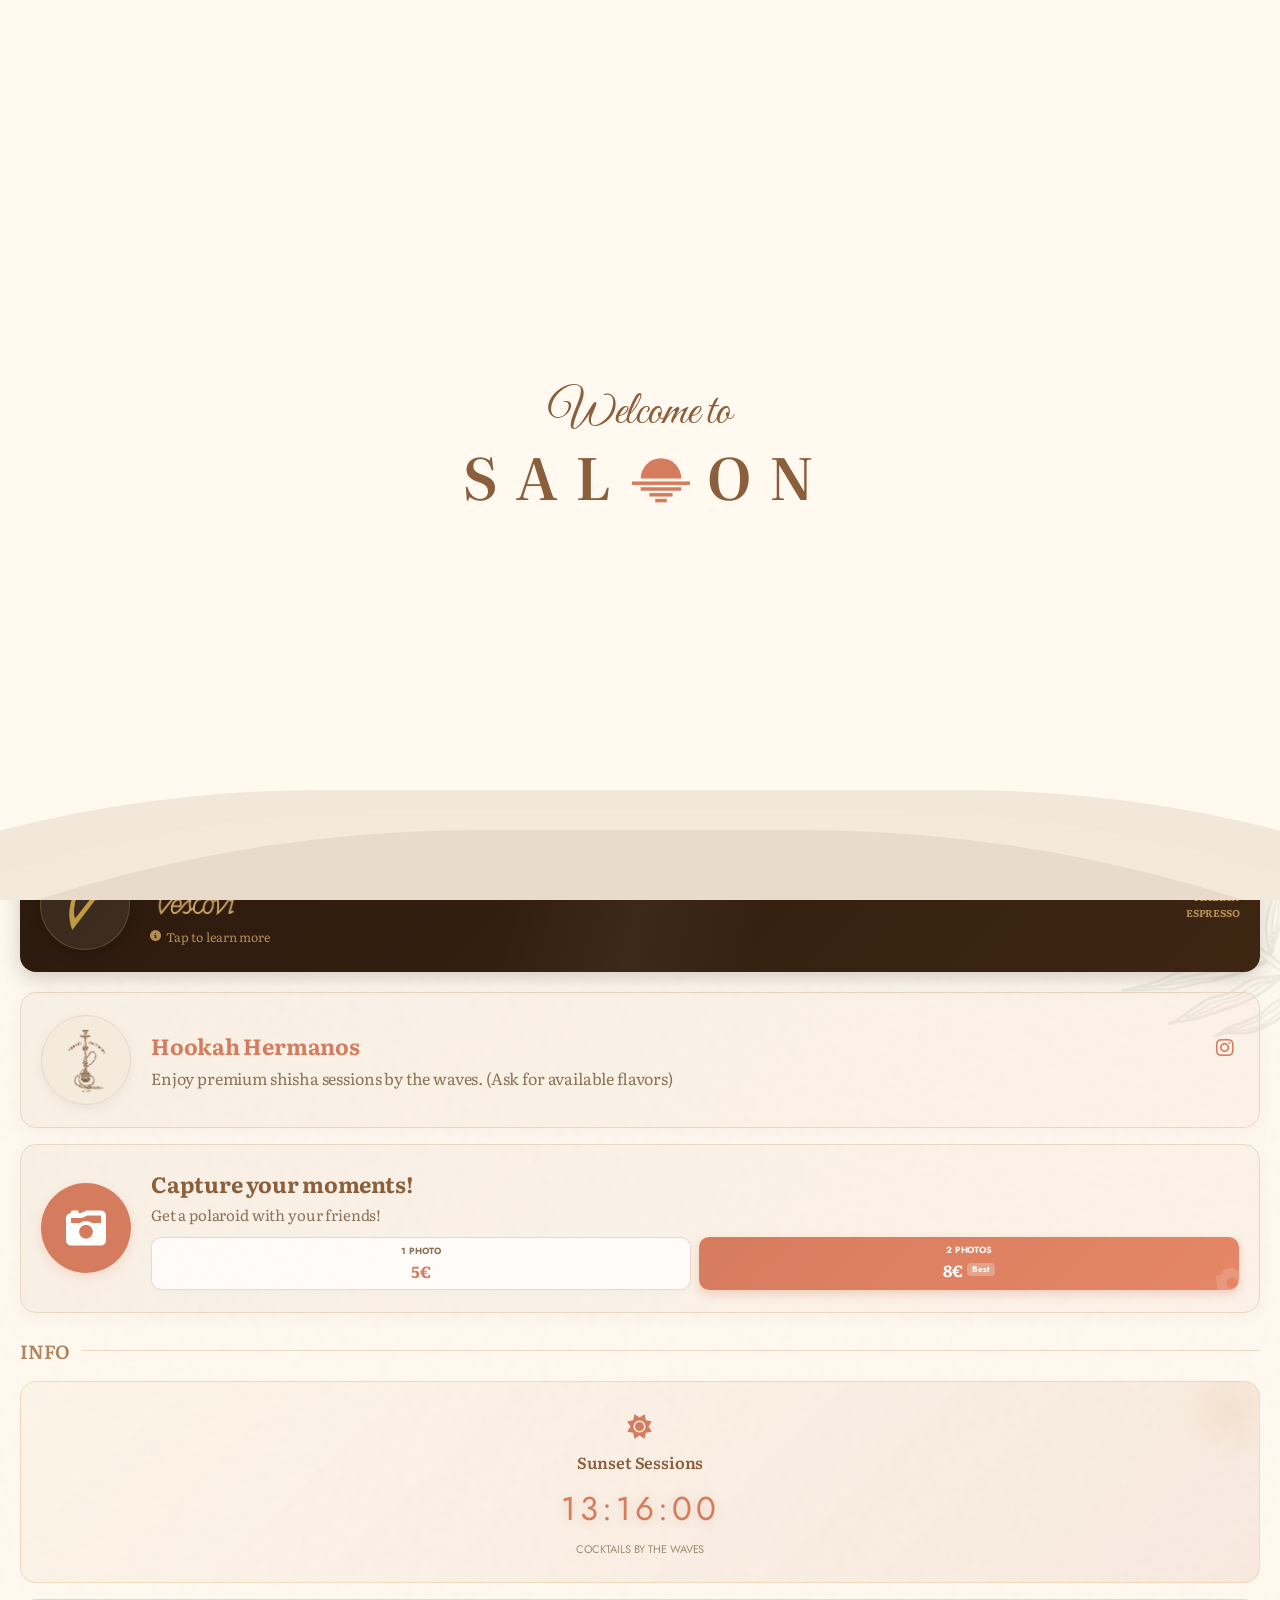
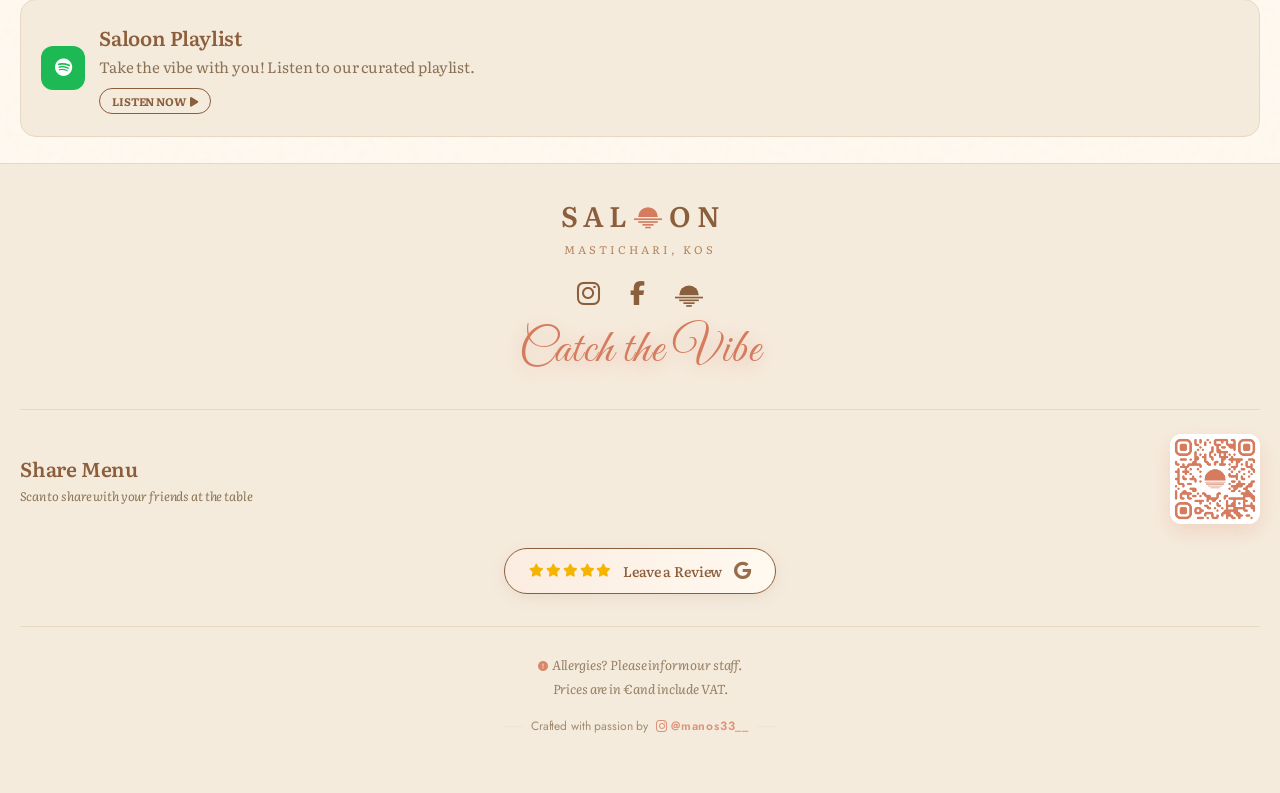
==== commit 48d111c4: "Update menu items: remove unused categories, hide Main Courses, update Aegean Five dip note, add Cho" ====
--- a/index.html
+++ b/index.html
@@ -157,14 +157,7 @@
         <span lang-fr>Menu complet bientôt disponible...</span>
         <span lang-it>Menu completo in arrivo...</span>
       </div>
-      <div class="announce-slide">
-        <i class="fa-solid fa-champagne-glasses"></i>
-        <span lang-el>Happy Hour έρχεται σύντομα!</span>
-        <span lang-en>Happy Hour coming soon!</span>
-        <span lang-de>Happy Hour bald verfügbar!</span>
-        <span lang-fr>L'Happy Hour arrive bientôt!</span>
-        <span lang-it>L'Happy Hour è in arrivo!</span>
-      </div>
+
       <div class="announce-slide">
         <i class="fa-solid fa-camera-retro"></i>
         <span lang-el>Απαθανατίστε τις Saloon στιγμές σας!</span>
@@ -196,50 +189,7 @@
         <i class="fa-solid fa-utensils" style="margin-right:5px;opacity:0.8;"></i><span lang-el>Μενού</span><span
           lang-en>Menu</span><span lang-de>Menü</span><span lang-fr>Menu</span><span lang-it>Menu</span>
       </button>
-      <template>
-        <button class="nav-btn nav-btn-food" onclick="showCategory('s1',this, 'food')">
-          <i class="fa-solid fa-mug-hot" style="margin-right:5px;opacity:0.8;"></i><span lang-el>Brunch</span><span
-            lang-en>Brunch</span><span lang-de>Brunch</span><span lang-fr>Brunch</span><span lang-it>Brunch</span>
-        </button>
-        <button class="nav-btn nav-btn-food" onclick="showCategory('s2',this, 'food')">
-          <i class="fa-solid fa-cookie-bite" style="margin-right:5px;opacity:0.8;"></i><span lang-el>Σνακς</span><span
-            lang-en>Snacks</span><span lang-de>Snacks</span><span lang-fr>Snacks</span><span lang-it>Snack</span>
-        </button>
-        <button class="nav-btn nav-btn-food" onclick="showCategory('s3',this, 'food')">
-          <i class="fa-solid fa-leaf" style="margin-right:5px;opacity:0.8;"></i><span lang-el>Σαλάτες</span><span
-            lang-en>Salads</span><span lang-de>Salate</span><span lang-fr>Salades</span><span lang-it>Insalate</span>
-        </button>
-        <button class="nav-btn nav-btn-food" onclick="showCategory('s4',this, 'food')">
-          <i class="fa-solid fa-utensils" style="margin-right:5px;opacity:0.8;"></i><span lang-el>Ορεκτικά</span><span
-            lang-en>Appetizers</span><span lang-de>Vorspeisen</span><span lang-fr>Entrées</span><span
-            lang-it>Antipasti</span>
-        </button>
-        <button class="nav-btn nav-btn-food" onclick="showCategory('s9',this, 'food')">
-          <i class="fa-solid fa-plate-wheat" style="margin-right:5px;opacity:0.8;"></i><span lang-el>Bao <span
-              style="font-family: 'Jost', sans-serif;">&amp;</span>
-            Πλατώ</span><span lang-en>Bao <span style="font-family: 'Jost', sans-serif;">&amp;</span>
-            Platters</span><span lang-de>Bao <span style="font-family: 'Jost', sans-serif;">&amp;</span>
-            Platten</span><span lang-fr>Bao <span style="font-family: 'Jost', sans-serif;">&amp;</span>
-            Plateaux</span><span lang-it>Bao <span style="font-family: 'Jost', sans-serif;">&amp;</span> Taglieri</span>
-        </button>
-        <button class="nav-btn nav-btn-food" onclick="showCategory('s5',this, 'food')">
-          <i class="fa-solid fa-pizza-slice" style="margin-right:5px;opacity:0.8;"></i><span lang-el>Πίτσα</span><span
-            lang-en>Pizza</span><span lang-de>Pizza</span><span lang-fr>Pizza</span><span lang-it>Pizza</span>
-        </button>
-        <button class="nav-btn nav-btn-food" onclick="showCategory('s6',this, 'food')">
-          <i class="fa-solid fa-burger" style="margin-right:5px;opacity:0.8;"></i><span lang-el>Burgers</span><span
-            lang-en>Burgers</span><span lang-de>Burger</span><span lang-fr>Burgers</span><span lang-it>Burger</span>
-        </button>
-        <button class="nav-btn nav-btn-food" onclick="showCategory('s7',this, 'food')">
-          <i class="fa-solid fa-drumstick-bite" style="margin-right:5px;opacity:0.8;"></i><span
-            lang-el>Κυρίως</span><span lang-en>Main Course</span><span lang-de>Hauptgerichte</span><span lang-fr>Plats
-            Principaux</span><span lang-it>Secondi Piatti</span>
-        </button>
-        <button class="nav-btn nav-btn-food" onclick="showCategory('s8',this, 'food')">
-          <i class="fa-solid fa-ice-cream" style="margin-right:5px;opacity:0.8;"></i><span lang-el>Γλυκά</span><span
-            lang-en>Desserts</span><span lang-de>Desserts</span><span lang-fr>Desserts</span><span lang-it>Dolci</span>
-        </button>
-      </template>
+
     </div>
   </div>
 
@@ -259,8 +209,9 @@
           Vins</span><span lang-it>Carta dei Vini</span>
       </button>
       <button class="nav-btn nav-btn-drinks" onclick="showCategory('d3',this, 'drinks')">
-        <i class="fa-solid fa-beer-mug-empty" style="margin-right:5px;opacity:0.8;"></i><span lang-el>Μπύρες &amp; Μηλίτες</span><span
-          lang-en>Beers &amp; Ciders</span><span lang-de>Biere &amp; Ciders</span><span lang-fr>Bières &amp; Cidres</span><span lang-it>Birre &amp; Sidri</span>
+        <i class="fa-solid fa-beer-mug-empty" style="margin-right:5px;opacity:0.8;"></i><span lang-el>Μπύρες &amp;
+          Μηλίτες</span><span lang-en>Beers &amp; Ciders</span><span lang-de>Biere &amp; Ciders</span><span
+          lang-fr>Bières &amp; Cidres</span><span lang-it>Birre &amp; Sidri</span>
       </button>
       <button class="nav-btn nav-btn-drinks" onclick="showCategory('d4',this, 'drinks')">
         <i class="fa-solid fa-glass-water" style="margin-right:5px;opacity:0.8;"></i>Spirits
@@ -288,11 +239,11 @@
         <span lang-it>Scopri</span>
       </div>
       <div class="sec-en">
-        <span lang-el>Εμπειρίες, Combos <span style="font-family: 'Jost', sans-serif;">&amp;</span> Νέα</span>
-        <span lang-en>Experiences, Combos <span style="font-family: 'Jost', sans-serif;">&amp;</span> News</span>
-        <span lang-de>Erlebnisse, Combos <span style="font-family: 'Jost', sans-serif;">&amp;</span> News</span>
-        <span lang-fr>Expériences, Combos <span style="font-family: 'Jost', sans-serif;">&amp;</span> Nouveautés</span>
-        <span lang-it>Esperienze, Combo <span style="font-family: 'Jost', sans-serif;">&amp;</span> Novità</span>
+        <span lang-el>Εμπειρίες <span style="font-family: 'Jost', sans-serif;">&amp;</span> Νέα</span>
+        <span lang-en>Experiences <span style="font-family: 'Jost', sans-serif;">&amp;</span> News</span>
+        <span lang-de>Erlebnisse <span style="font-family: 'Jost', sans-serif;">&amp;</span> News</span>
+        <span lang-fr>Expériences <span style="font-family: 'Jost', sans-serif;">&amp;</span> Nouveautés</span>
+        <span lang-it>Esperienze <span style="font-family: 'Jost', sans-serif;">&amp;</span> Novità</span>
       </div>
       <div class="sec-divider"></div>
 
@@ -475,16 +426,16 @@
         </div>
       </div>
 
-      <div class="cat-label">
-        <span lang-el>Happy Hour & Combos</span>
-        <span lang-en>Happy Hour & Combos</span>
-        <span lang-de>Happy Hour & Combos</span>
-        <span lang-fr>Happy Hour & Combos</span>
-        <span lang-it>Happy Hour & Combo</span>
-      </div>
-
-      <!-- Happy Hour and combos are hidden for now.-->
       <template>
+        <div class="cat-label">
+          <span lang-el>Happy Hour & Combos</span>
+          <span lang-en>Happy Hour & Combos</span>
+          <span lang-de>Happy Hour & Combos</span>
+          <span lang-fr>Happy Hour & Combos</span>
+          <span lang-it>Happy Hour & Combo</span>
+        </div>
+
+        <!-- Happy Hour and combos are hidden for now.-->
         <div class="happy-hour-card">
           <div class="hh-icon"><i class="fa-solid fa-champagne-glasses"></i></div>
           <div class="hh-title">Happy Hour</div>
@@ -524,48 +475,46 @@
             </div>
           </div>
         </div>
-      </template>
-
-      <!-- COMING SOON CARD -->
-      <div class="coming-soon-card"
-        style="background: linear-gradient(135deg, #FF7E5F 0%, #FEB47B 100%); border-radius: 16px; padding: 30px 20px; text-align: center; margin-bottom: 24px; position: relative; overflow: hidden; box-shadow: 0 10px 25px rgba(255, 126, 95, 0.4);">
-        <!-- Animated Background Elements -->
-        <div
-          style="position: absolute; top: -30px; right: -30px; width: 150px; height: 150px; background: radial-gradient(circle, rgba(255, 255, 255, 0.3) 0%, transparent 70%); border-radius: 50%;">
-        </div>
-        <div
-          style="position: absolute; bottom: -40px; left: -40px; width: 120px; height: 120px; background: radial-gradient(circle, rgba(255, 255, 255, 0.2) 0%, transparent 70%); border-radius: 50%;">
-        </div>
-
-        <!-- Content -->
-        <div style="position: relative; z-index: 2; display: flex; flex-direction: column; align-items: center;">
+
+        <!-- COMING SOON CARD -->
+        <div class="coming-soon-card"
+          style="background: linear-gradient(135deg, #FF7E5F 0%, #FEB47B 100%); border-radius: 16px; padding: 30px 20px; text-align: center; margin-bottom: 24px; position: relative; overflow: hidden; box-shadow: 0 10px 25px rgba(255, 126, 95, 0.4);">
+          <!-- Animated Background Elements -->
           <div
-            style="width: 60px; height: 60px; background: rgba(255, 255, 255, 0.2); border: 1px solid rgba(255, 255, 255, 0.4); backdrop-filter: blur(5px); border-radius: 50%; display: flex; align-items: center; justify-content: center; margin-bottom: 16px; box-shadow: 0 4px 15px rgba(0,0,0,0.1);">
-            <i class="fa-solid fa-wand-magic-sparkles fa-bounce"
-              style="font-size: 24px; color: #fff; --fa-animation-duration: 3s;"></i>
-          </div>
-
-          <h3
-            style="font-family: 'Literata', serif; font-size: 28px; color: #fff; font-weight: 700; margin-bottom: 6px; letter-spacing: 1px; text-shadow: 0 2px 4px rgba(0,0,0,0.1);">
-            <span lang-el>Σύντομα...</span>
-            <span lang-en>Coming Soon...</span>
-            <span lang-de>Bald...</span>
-            <span lang-fr>Bientôt...</span>
-            <span lang-it>In arrivo...</span>
-          </h3>
-
-          <p
-            style="font-family: 'Jost', sans-serif; font-size: 16px; font-weight: 500; color: rgba(255, 255, 255, 0.95); letter-spacing: 1px; text-transform: uppercase; margin: 0;">
-            <span lang-el>Μείνετε συντονισμένοι!</span>
-            <span lang-en>Stay tuned!</span>
-            <span lang-de>Bleibt dran!</span>
-            <span lang-fr>Restez connectés !</span>
-            <span lang-it>Resta sintonizzato!</span>
-          </p>
-        </div>
-      </div>
-
-      <template>
+            style="position: absolute; top: -30px; right: -30px; width: 150px; height: 150px; background: radial-gradient(circle, rgba(255, 255, 255, 0.3) 0%, transparent 70%); border-radius: 50%;">
+          </div>
+          <div
+            style="position: absolute; bottom: -40px; left: -40px; width: 120px; height: 120px; background: radial-gradient(circle, rgba(255, 255, 255, 0.2) 0%, transparent 70%); border-radius: 50%;">
+          </div>
+
+          <!-- Content -->
+          <div style="position: relative; z-index: 2; display: flex; flex-direction: column; align-items: center;">
+            <div
+              style="width: 60px; height: 60px; background: rgba(255, 255, 255, 0.2); border: 1px solid rgba(255, 255, 255, 0.4); backdrop-filter: blur(5px); border-radius: 50%; display: flex; align-items: center; justify-content: center; margin-bottom: 16px; box-shadow: 0 4px 15px rgba(0,0,0,0.1);">
+              <i class="fa-solid fa-wand-magic-sparkles fa-bounce"
+                style="font-size: 24px; color: #fff; --fa-animation-duration: 3s;"></i>
+            </div>
+
+            <h3
+              style="font-family: 'Literata', serif; font-size: 28px; color: #fff; font-weight: 700; margin-bottom: 6px; letter-spacing: 1px; text-shadow: 0 2px 4px rgba(0,0,0,0.1);">
+              <span lang-el>Σύντομα...</span>
+              <span lang-en>Coming Soon...</span>
+              <span lang-de>Bald...</span>
+              <span lang-fr>Bientôt...</span>
+              <span lang-it>In arrivo...</span>
+            </h3>
+
+            <p
+              style="font-family: 'Jost', sans-serif; font-size: 16px; font-weight: 500; color: rgba(255, 255, 255, 0.95); letter-spacing: 1px; text-transform: uppercase; margin: 0;">
+              <span lang-el>Μείνετε συντονισμένοι!</span>
+              <span lang-en>Stay tuned!</span>
+              <span lang-de>Bleibt dran!</span>
+              <span lang-fr>Restez connectés !</span>
+              <span lang-it>Resta sintonizzato!</span>
+            </p>
+          </div>
+        </div>
+
         <div class="cat-label">
           <span lang-el>Combos</span>
           <span lang-en>Combos</span>
@@ -1020,11 +969,11 @@
           <div class="item-price">9.00</div>
         </div>
         <div class="item-desc">
-          <span lang-el>Γιαούρτι,πρωτεΐνη σοκολάτας, καρύδια, μπανάνα, μπισκότα</span>
-          <span lang-en>Yogurt, chocolate protein, walnuts, banana, biscuits</span>
-          <span lang-de>Joghurt, Schokoladenprotein, Walnüsse, Banane, Kekse</span>
-          <span lang-fr>Yaourt, protéines au chocolat, noix, banane, biscuits</span>
-          <span lang-it>Yogurt, proteine al cioccolato, noci, banana, biscotti</span>
+          <span lang-el>Γιαούρτι,1 scoop πρωτεΐνης, καρύδια, μπανάνα, μπισκότα</span>
+          <span lang-en>Yogurt, 1 scoop of protein powder, walnuts, banana, cookies</span>
+          <span lang-de>Joghurt, 1 Scoop Eiweißpulver, Walnüsse, Banane, Kekse</span>
+          <span lang-fr>Yaourt, 1 mesure de protéines en poudre, noix, banane, biscuits</span>
+          <span lang-it>Yogurt, 1 misurino di proteine in polvere, noci, banana, biscotti</span>
         </div>
       </div>
       <div class="item">
@@ -1269,11 +1218,11 @@
           <div class="item-price">7.50</div>
         </div>
         <div class="item-desc">
-          <span lang-el>Γύρος (Χοιρινός ή Κοτόπουλο), ντομάτα, κρεμμύδι, τζατζίκι ή σως. Συνοδεύεται με πατάτες</span>
-          <span lang-en>Gyros (Pork or Chicken), tomato, onion, tzatziki or sauce. Served with fries</span>
-          <span lang-de>Gyros (Schwein oder Hähnchen), Tomate, Zwiebel, Tzatziki oder Sauce. Serviert mit Pommes</span>
-          <span lang-fr>Gyros (porc ou poulet), tomate, oignon, tzatziki ou sauce. Servi avec frites</span>
-          <span lang-it>Gyros (maiale o pollo), pomodoro, cipolla, tzatziki o salsa. Servito con patatine</span>
+          <span lang-el>Γύρος χοιρινός, ντομάτα, κρεμμύδι, τζατζίκι ή σως. Συνοδεύεται με πατάτες</span>
+          <span lang-en>Gyros Pork, tomato, onion, tzatziki or sauce. Served with fries</span>
+          <span lang-de>Gyros Schwein, Tomate, Zwiebel, Tzatziki oder Sauce. Serviert mit Pommes</span>
+          <span lang-fr>Gyros porc, tomate, oignon, tzatziki ou sauce. Servi avec frites</span>
+          <span lang-it>Gyros maiale, pomodoro, cipolla, tzatziki o salsa. Servito con patatine</span>
         </div>
       </div>
       <div class="item">
@@ -1444,6 +1393,17 @@
             olives</span>
           <span lang-it>Crema di formaggio piccante, crema di melanzane, tzatziki, insalata di formaggio, hummus, pane
             pita, olive</span>
+          <div
+            style="display: inline-flex; align-items: center; gap: 6px; margin-top: 8px; padding: 5px 12px; background: rgba(214, 124, 94, 0.08); border: 1px solid rgba(214, 124, 94, 0.22); border-radius: 8px; font-size: 12.5px; color: var(--accent); font-weight: 500;">
+            <i class="fa-solid fa-circle-info" style="font-size: 11px;"></i>
+            <span>
+              <span lang-el>Τα ντιπ ενδέχεται να διαφέρουν / αλλάξουν ανάλογα με τη διαθεσιμότητα</span>
+              <span lang-en>Dips may vary based on availability</span>
+              <span lang-de>Die Dips können je nach Verfügbarkeit variieren</span>
+              <span lang-fr>Les sauces peuvent varier selon la disponibilité</span>
+              <span lang-it>I dip possono variare in base alla disponibilità</span>
+            </span>
+          </div>
         </div>
       </div>
       <div class="item">
@@ -1541,11 +1501,11 @@
           <div class="item-price">11.00</div>
         </div>
         <div class="item-desc">
-          <span lang-el>Σάλτσα ντομάτας, τυρί</span>
-          <span lang-en>Tomato sauce, cheese</span>
-          <span lang-de>Tomatensauce, Käse</span>
-          <span lang-fr>Sauce tomate, fromage</span>
-          <span lang-it>Salsa di pomodoro, formaggio</span>
+          <span lang-el>Σάλτσα ντομάτας, μοτσαρέλα, βασιλικός</span>
+          <span lang-en>Tomato sauce, mozzarella, basil</span>
+          <span lang-de>Tomatensauce, Mozzarella, Basilikum</span>
+          <span lang-fr>Sauce tomate, mozzarella, basilic</span>
+          <span lang-it>Salsa di pomodoro, mozzarella, basilico</span>
         </div>
       </div>
       <div class="pinsa-item">
@@ -1605,208 +1565,194 @@
           <span lang-it>Salsa di pomodoro, formaggio, bacon, pollo, salsa BBQ</span>
         </div>
       </div>
-
-      <!-- Burgers (Hidden) -->
-      <!--
-      <div class="cat-label">
-        <div class="cat-icon-wrap">
-          <i class="fa-solid fa-burger"></i>
-        </div>
-        <span>
-          <span lang-el>Μπέργκερ</span>
-          <span lang-en>Burgers</span>
-          <span lang-de>Burger</span>
-          <span lang-fr>Burgers</span>
-          <span lang-it>Burger</span>
-        </span>
-      </div>
-      <div class="burger-item">
+      <div class="pinsa-item">
         <div class="item-header">
           <div class="item-title">
-            <span lang-el>Cheeseburger</span>
-            <span lang-en>Cheeseburger</span>
-            <span lang-de>Cheeseburger</span>
-            <span lang-fr>Cheeseburger</span>
-            <span lang-it>Cheeseburger</span>
+            <span lang-el>Πίνσα Χωριάτικη <span class="vbadge">V</span></span>
+            <span lang-en>Greek Pinsa <span class="vbadge">V</span></span>
+            <span lang-de>Griechische Pinsa <span class="vbadge">V</span></span>
+            <span lang-fr>Pinsa Grecque <span class="vbadge">V</span></span>
+            <span lang-it>Pinsa Greca <span class="vbadge">V</span></span>
           </div>
           <div class="item-price">13.00</div>
         </div>
         <div class="item-desc">
-          <span lang-el>Μπιφτέκι, τσένταρ, μαρούλι, ντομάτα, σως μουστάρδας. Συνοδεύεται από πατάτες τηγανητές</span>
-          <span lang-en>Beef patty, cheddar, lettuce, tomato, mustard sauce. Served with French fries</span>
-          <span lang-de>Rinder-Patty, Cheddar, Salat, Tomate, Senfsauce. Serviert mit Pommes frites</span>
-          <span lang-fr>Steak de bœuf, cheddar, laitue, tomate, sauce moutarde. Servi avec des frites</span>
-          <span lang-it>Hamburger di manzo, cheddar, lattuga, pomodoro, salsa alla senape. Servito con patatine fritte</span>
-        </div>
-      </div>
-      <div class="burger-item">
+          <span lang-el>Σάλτσα ντομάτας, τυρί, πιπεριά, ντομάτα, κρεμμύδι, φέτα, ελιές</span>
+          <span lang-en>Tomato sauce, cheese, bell pepper, tomato, onion, feta cheese, olives</span>
+          <span lang-de>Tomatensauce, Käse, Paprika, Tomaten, Zwiebeln, Feta, Oliven</span>
+          <span lang-fr>Sauce tomate, fromage, poivron, tomate, oignon, féta, olives</span>
+          <span lang-it>Salsa di pomodoro, formaggio, peperoni, pomodoro, cipolla, feta, olive</span>
+        </div>
+      </div>
+      <div class="pinsa-item">
         <div class="item-header">
           <div class="item-title">
-            <span lang-el>Special Burger <span class="chef-star"><i class="fa-solid fa-star"></i> Επιλογή Σεφ</span></span>
-            <span lang-en>Special Burger <span class="chef-star"><i class="fa-solid fa-star"></i> Chef's Choice</span></span>
-            <span lang-de>Special Burger <span class="chef-star"><i class="fa-solid fa-star"></i> Chef's Choice</span></span>
-            <span lang-fr>Burger Spécial <span class="chef-star"><i class="fa-solid fa-star"></i> Choix du Chef</span></span>
-            <span lang-it>Burger Speciale <span class="chef-star"><i class="fa-solid fa-star"></i> Scelta dello Chef</span></span>
-          </div>
-          <div class="item-price">14.50</div>
+            <span lang-el>Πίνσα Campero</span>
+            <span lang-en>Pinsa Campero</span>
+            <span lang-de>Pinsa Campero</span>
+            <span lang-fr>Pinsa Campero</span>
+            <span lang-it>Pinsa Campero</span>
+          </div>
+          <div class="item-price">13.50</div>
         </div>
         <div class="item-desc">
-          <span lang-el>Μπιφτέκι, τσένταρ, αυγό, μπέικον, chutney κρεμμυδιού, ντομάτα, σως BBQ, κέτσαπ. Συνοδεύεται από πατάτες τηγανητές</span>
-          <span lang-en>Beef patty, cheddar, egg, bacon, onion chutney, tomato, BBQ sauce, ketchup. Served with French fries</span>
-          <span lang-de>Rinder-Patty, Cheddar, Ei, Speck, Zwiebel-Chutney, Tomate, BBQ-Sauce, Ketchup. Serviert mit Pommes frites</span>
-          <span lang-fr>Steak de bœuf, cheddar, œuf, bacon, chutney d'oignon, tomate, sauce BBQ, ketchup. Servi avec des frites</span>
-          <span lang-it>Hamburger di manzo, cheddar, uovo, bacon, chutney di cipolle, pomodoro, salsa BBQ, ketchup. Servito con patatine fritte</span>
-        </div>
-      </div>
-      <div class="burger-item">
+          <span lang-el>Σάλτσα ντομάτας, τυρί, κρεμμύδι, σκορδόλαδο, γαρίδες</span>
+          <span lang-en>Tomato sauce, cheese, onion, garlic oil, shrimps</span>
+          <span lang-de>Tomatensauce, Käse, Zwiebeln, Knoblauchöl, Garnelen</span>
+          <span lang-fr>Sauce tomate, fromage, oignon, huile d'ail, crevettes</span>
+          <span lang-it>Salsa di pomodoro, formaggio, cipolla, olio all'aglio, gamberi</span>
+        </div>
+      </div>
+      <div class="pinsa-item">
         <div class="item-header">
           <div class="item-title">
-            <span lang-el>Truffle Burger</span>
-            <span lang-en>Truffle Burger</span>
-            <span lang-de>Trüffel-Burger</span>
-            <span lang-fr>Burger à la Truffe</span>
-            <span lang-it>Burger al Tartufo</span>
-          </div>
-          <div class="item-price">15.00</div>
+            <span lang-el>Πίνσα Γύρος</span>
+            <span lang-en>Gyros Pinsa</span>
+            <span lang-de>Gyros Pinsa</span>
+            <span lang-fr>Pinsa Gyros</span>
+            <span lang-it>Pinsa Gyros</span>
+          </div>
+          <div class="item-price">13.00</div>
         </div>
         <div class="item-desc">
-          <span lang-el>Μπιφτέκι, τσένταρ, καραμελωμένα κρεμμύδια, μανιτάρια, μαγιονέζα τρούφας. Συνοδεύεται από πατάτες τηγανητές</span>
-          <span lang-en>Beef patty, cheddar, caramelized onions, mushrooms, truffle mayo. Served with French fries</span>
-          <span lang-de>Rinder-Patty, Cheddar, karamellisierte Zwiebeln, Pilze, Trüffel-Mayonnaise. Serviert mit Pommes frites</span>
-          <span lang-fr>Steak de bœuf, cheddar, oignons caramélisés, champignons, mayonnaise à la truffe. Servi avec des frites</span>
-          <span lang-it>Hamburger di manzo, cheddar, cipolle caramellate, funghi, maionese al tartufo. Servito con patatine fritte</span>
-        </div>
-      </div>
-      -->
-
-      <!-- Main Courses -->
-      <!--
-      <div class="cat-label">
-        <div class="cat-icon-wrap">
-          <i class="fa-solid fa-drumstick-bite"></i>
-        </div>
-        <span>
-          <span lang-el>Κυρίως Πιάτα</span>
-          <span lang-en>Main Course</span>
-          <span lang-de>Hauptgerichte</span>
-          <span lang-fr>Plats Principaux</span>
-          <span lang-it>Piatti Principali</span>
-        </span>
-      </div>
-      <div class="main-course-item">
+          <span lang-el>Σάλτσα ντομάτας, τυρί, γύρος, ντομάτα, κρεμμύδι</span>
+          <span lang-en>Tomato sauce, cheese, gyros, tomato, onion</span>
+          <span lang-de>Tomatensauce, Käse, Gyros, Tomaten, Zwiebeln</span>
+          <span lang-fr>Sauce tomate, fromage, gyros, tomate, oignon</span>
+          <span lang-it>Salsa di pomodoro, formaggio, gyros, pomodoro, cipolla</span>
+        </div>
+      </div>
+      <div class="pinsa-item">
         <div class="item-header">
           <div class="item-title">
-            <span lang-el>Κοτόπουλο αλά Κρεμ</span>
-            <span lang-en>Chicken à la Crème</span>
-            <span lang-de>Hähnchen à la Crème</span>
-            <span lang-fr>Poulet à la Crème</span>
-            <span lang-it>Pollo alla Crema</span>
-          </div>
-          <div class="item-price">14.00</div>
+            <span lang-el>Πίνσα Πεπερόνι</span>
+            <span lang-en>Pepperoni Pinsa</span>
+            <span lang-de>Pepperoni Pinsa</span>
+            <span lang-fr>Pinsa Pepperoni</span>
+            <span lang-it>Pinsa Pepperoni</span>
+          </div>
+          <div class="item-price">12.00</div>
         </div>
         <div class="item-desc">
-          <span lang-el>Στήθος κοτόπουλο με κρεμώδη σάλτσα μανιταριών, συνοδεύεται από πατάτες τηγανητές</span>
-          <span lang-en>Chicken breast in a creamy mushroom sauce, served with French fries</span>
-          <span lang-de>Hähnchenbrust in cremiger Pilzsauce, serviert mit Pommes frites</span>
-          <span lang-fr>Blanc de poulet dans une sauce crémeuse aux champignons, servi avec des frites</span>
-          <span lang-it>Petto di pollo in salsa cremosa ai funghi, servito con patatine fritte</span>
-        </div>
-      </div>
-      <div class="main-course-item">
+          <span lang-el>Σάλτσα ντομάτας, τυρί, πεπερόνι</span>
+          <span lang-en>Tomato sauce, cheese, pepperoni</span>
+          <span lang-de>Tomatensauce, Käse, Pepperoni</span>
+          <span lang-fr>Sauce tomate, fromage, pepperoni</span>
+          <span lang-it>Salsa di pomodoro, formaggio, pepperoni</span>
+        </div>
+      </div>
+      <div class="pinsa-item">
         <div class="item-header">
           <div class="item-title">
-            <span lang-el>Μερίδα Γύρος Χοιρινός</span>
-            <span lang-en>Pork Gyros Portion</span>
-            <span lang-de>Schweinegyros-Teller</span>
-            <span lang-fr>Portion de Gyros de Porc</span>
-            <span lang-it>Porzione di Gyros di Maiale</span>
-          </div>
-          <div class="item-price">14.00</div>
+            <span lang-el>Πίνσα Καρμπονάρα</span>
+            <span lang-en>Pinsa Carbonara</span>
+            <span lang-de>Pinsa Carbonara</span>
+            <span lang-fr>Pinsa Carbonara</span>
+            <span lang-it>Pinsa Carbonara</span>
+          </div>
+          <div class="item-price">13.50</div>
         </div>
         <div class="item-desc">
-          <span lang-el>Γύρος χοιρινός, συνοδεύεται από πίτες, τζατζίκι και πατάτες</span>
-          <span lang-en>Pork gyros, served with pitta bread, tzatziki and fries</span>
-          <span lang-de>Schweinegyros, serviert mit Fladenbrot, Tzatziki und Pommes frites</span>
-          <span lang-fr>Gyros de porc, servi avec pain pita, tzatziki et frites</span>
-          <span lang-it>Gyros di maiale, servito con pane pita, tzatziki e patatine</span>
-        </div>
-      </div>
-      <div class="main-course-item">
-        <div class="item-header">
-          <div class="item-title">
-            <span lang-el>Μπριζόλα Σταβλίσια (Χοιρινή)</span>
-            <span lang-en>Stavlisia Pork Steak</span>
-            <span lang-de>Stavlisia Schweinekotelett</span>
-            <span lang-fr>Côte de Porc Stavlisia</span>
-            <span lang-it>Braciola di Maiale Stavlisia</span>
-          </div>
-          <div class="item-price">17.50</div>
-        </div>
-        <div class="item-desc">
-          <span lang-el>Ζουμερή χοιρινή μπριζόλα σταβλίσια, συνοδεύεται από πατάτες τηγανητές</span>
-          <span lang-en>Juicy stavlisia pork steak, served with French fries</span>
-          <span lang-de>Saftiges Stavlisia-Schweinekotelett, serviert mit Pommes frites</span>
-          <span lang-fr>Juteuse côte de porc Stavlisia, servie avec des frites</span>
-          <span lang-it>Succosa braciola di maiale Stavlisia, servita con patatine fritte</span>
-        </div>
-      </div>
-      <div class="main-course-item">
-        <div class="item-header">
-          <div class="item-title">
-            <span lang-el>Ποικιλία Κρεάτων για 2</span>
-            <span lang-en>Meat Platter for 2</span>
-            <span lang-de>Fleischplatte für 2</span>
-            <span lang-fr>Planche de Viandes pour 2</span>
-            <span lang-it>Grigliata Mista di Carne per 2</span>
-          </div>
-          <div class="item-price">21.00</div>
-        </div>
-        <div class="item-desc">
-          <span lang-el>Κοτόπουλο, πανσέτα, λουκάνικο, μπιφτέκι, πίτες, πατάτες τηγανητές</span>
-          <span lang-en>Chicken, pork belly (panseta), sausage, beef patty, pita bread, French fries</span>
-          <span lang-de>Hähnchen, Schweinebauch (Panseta), Wurst, Rinderfrikadelle, Fladenbrot, Pommes frites</span>
-          <span lang-fr>Poulet, poitrine de porc (panseta), saucisse, steak haché de bœuf, pains pita, frites</span>
-          <span lang-it>Pollo, pancetta (panseta), salsiccia, hamburger di manzo, pane pita, patatine fritte</span>
-        </div>
-      </div>
-      <div class="main-course-item">
-        <div class="item-header">
-          <div class="item-title">
-            <span lang-el>Μπιφτέκι Γεμιστό</span>
-            <span lang-en>Stuffed Beef Patty</span>
-            <span lang-de>Gefüllte Rinderfrikadelle</span>
-            <span lang-fr>Steak Haché de Bœuf Farci</span>
-            <span lang-it>Hamburger di Manzo Farcito</span>
-          </div>
-          <div class="item-price">13.50</div>
-        </div>
-        <div class="item-desc">
-          <span lang-el>Μπιφτέκι γεμιστό με τυρί, συνοδεύεται από πατάτες τηγανητές</span>
-          <span lang-en>Beef patty stuffed with cheese, served with French fries</span>
-          <span lang-de>Rinderfrikadelle gefüllt mit Käse, serviert mit Pommes frites</span>
-          <span lang-fr>Steak haché de bœuf farci de fromage, servi avec des frites</span>
-          <span lang-it>Hamburger di manzo farcito con formaggio, servito con patatine fritte</span>
-        </div>
-      </div>
-      <div class="main-course-item">
-        <div class="item-header">
-          <div class="item-title">
-            <span lang-el>Μπιφτέκια</span>
-            <span lang-en>Beef Patties</span>
-            <span lang-de>Rinderfrikadellen</span>
-            <span lang-fr>Steaks Hachés de Bœuf</span>
-            <span lang-it>Polpette di Manzo</span>
-          </div>
-          <div class="item-price">12.50</div>
-        </div>
-        <div class="item-desc">
-          <span lang-el>Ζουμερά μπιφτέκια, συνοδεύονται από πατάτες τηγανητές</span>
-          <span lang-en>Juicy beef patties, served with French fries</span>
-          <span lang-de>Saftige Rinderfrikadellen, serviert mit Pommes frites</span>
-          <span lang-fr>Jouteux steaks hachés de bœuf, servis avec des frites</span>
-          <span lang-it>Succosi hamburger di manzo, serviti con patatine fritte</span>
-        </div>
-      </div>
+          <span lang-el>Κρέμα γάλακτος, τυρί, πανσέτα καπνιστή</span>
+          <span lang-en>Cream sauce, cheese, smoked pork belly</span>
+          <span lang-de>Sahnesauce, Käse, geräucherter Bauchspeck</span>
+          <span lang-fr>Crème fraîche, fromage, poitrine de porc fumée</span>
+          <span lang-it>Panna, formaggio, pancetta affumicata</span>
+        </div>
+      </div>
+
+      <!-- HIDDEN MAIN COURSES SECTION -->
+      <template>
+        <!-- Κυρίως Πιάτα -->
+        <div class="cat-label">
+          <div class="cat-icon-wrap">
+            <i class="fa-solid fa-bowl-food"></i>
+          </div>
+          <span>
+            <span lang-el>Κυρίως Πιάτα</span>
+            <span lang-en>Main Courses</span>
+            <span lang-de>Hauptgerichte</span>
+            <span lang-fr>Plats Principaux</span>
+            <span lang-it>Piatti Principali</span>
+          </span>
+        </div>
+        <div class="main-course-item">
+          <div class="item-header">
+            <div class="item-title">
+              <span lang-el>Μπριζόλα Σταβλίσια</span>
+              <span lang-en>Stavlisia Pork Steak</span>
+              <span lang-de>Stavlisia Schweinekotelett</span>
+              <span lang-fr>Côte de porc Stavlisia</span>
+              <span lang-it>Braciola di maiale Stavlisia</span>
+            </div>
+            <div class="item-price">16.00</div>
+          </div>
+          <div class="item-desc">
+            <span lang-el>Ζουμερή χοιρινή μπριζόλα σταβλίσια, συνοδεύεται από πατάτες τηγανητές</span>
+            <span lang-en>Juicy stavlisia pork steak, served with French fries</span>
+            <span lang-de>Saftiges Stavlisia-Schweinekotelett, serviert mit Pommes frites</span>
+            <span lang-fr>Juteuse côte de porc Stavlisia, servie avec des frites</span>
+            <span lang-it>Succosa braciola di maiale Stavlisia, servita con patatine fritte</span>
+          </div>
+        </div>
+        <div class="main-course-item">
+          <div class="item-header">
+            <div class="item-title">
+              <span lang-el>Ποικιλία Κρεάτων για 2</span>
+              <span lang-en>Meat Platter for 2</span>
+              <span lang-de>Fleischplatte für 2</span>
+              <span lang-fr>Planche de Viandes pour 2</span>
+              <span lang-it>Grigliata Mista di Carne per 2</span>
+            </div>
+            <div class="item-price">21.00</div>
+          </div>
+          <div class="item-desc">
+            <span lang-el>Κοτόπουλο, πανσέτα, λουκάνικο, μπιφτέκι, πίτες, πατάτες τηγανητές</span>
+            <span lang-en>Chicken, pork belly (panseta), sausage, beef patty, pita bread, French fries</span>
+            <span lang-de>Hähnchen, Schweinebauch (Panseta), Wurst, Rinderfrikadelle, Fladenbrot, Pommes frites</span>
+            <span lang-fr>Poulet, poitrine de porc (panseta), saucisse, steak haché de bœuf, pains pita, frites</span>
+            <span lang-it>Pollo, pancetta (panseta), salsiccia, hamburger di manzo, pane pita, patatine fritte</span>
+          </div>
+        </div>
+        <div class="main-course-item">
+          <div class="item-header">
+            <div class="item-title">
+              <span lang-el>Μπιφτέκι Γεμιστό</span>
+              <span lang-en>Stuffed Beef Patty</span>
+              <span lang-de>Gefüllte Rinderfrikadelle</span>
+              <span lang-fr>Steak Haché de Bœuf Farci</span>
+              <span lang-it>Hamburger di Manzo Farcito</span>
+            </div>
+            <div class="item-price">13.50</div>
+          </div>
+          <div class="item-desc">
+            <span lang-el>Μπιφτέκι γεμιστό με τυρί, συνοδεύεται από πατάτες τηγανητές</span>
+            <span lang-en>Beef patty stuffed with cheese, served with French fries</span>
+            <span lang-de>Rinderfrikadelle gefüllt mit Käse, serviert mit Pommes frites</span>
+            <span lang-fr>Steak haché de bœuf farci de fromage, servi avec des frites</span>
+            <span lang-it>Hamburger di manzo farcito con formaggio, servito con patatine fritte</span>
+          </div>
+        </div>
+        <div class="main-course-item">
+          <div class="item-header">
+            <div class="item-title">
+              <span lang-el>Μπιφτέκια</span>
+              <span lang-en>Beef Patties</span>
+              <span lang-de>Rinderfrikadellen</span>
+              <span lang-fr>Steaks Hachés de Bœuf</span>
+              <span lang-it>Polpette di Manzo</span>
+            </div>
+            <div class="item-price">12.50</div>
+          </div>
+          <div class="item-desc">
+            <span lang-el>Ζουμερά μπιφτέκια, συνοδεύονται από πατάτες τηγανητές</span>
+            <span lang-en>Juicy beef patties, served with French fries</span>
+            <span lang-de>Saftige Rinderfrikadellen, serviert mit Pommes frites</span>
+            <span lang-fr>Jouteux steaks hachés de bœuf, servis avec des frites</span>
+            <span lang-it>Succosi hamburger di manzo, serviti con patatine fritte</span>
+          </div>
+        </div>
+      </template>
 
       <!-- Γλυκά -->
       <div class="cat-label">
@@ -1862,6 +1808,25 @@
             <span lang-it>Millefoglie <span class="vbadge">V</span></span>
           </div>
           <div class="item-price">6.50</div>
+        </div>
+      </div>
+      <div class="item">
+        <div class="item-header">
+          <div class="item-title">
+            <span lang-el>Σουφλέ Σοκολάτας <span class="vbadge">V</span></span>
+            <span lang-en>Chocolate Soufflé <span class="vbadge">V</span></span>
+            <span lang-de>Schokoladensoufflé <span class="vbadge">V</span></span>
+            <span lang-fr>Soufflé au Chocolat <span class="vbadge">V</span></span>
+            <span lang-it>Soufflé al Cioccolato <span class="vbadge">V</span></span>
+          </div>
+          <div class="item-price">7.00</div>
+        </div>
+        <div class="item-desc">
+          <span lang-el>Ζεστό σουφλέ σοκολάτας, συνοδεύεται από παγωτό</span>
+          <span lang-en>Warm chocolate soufflé, served with ice cream</span>
+          <span lang-de>Warmes Schokoladensoufflé, serviert mit Eiscreme</span>
+          <span lang-fr>Chaud soufflé au chocolat, servi avec une boule de glace</span>
+          <span lang-it>Caldo soufflé al cioccolato, servito con gelato</span>
         </div>
       </div>
 
@@ -1888,11 +1853,16 @@
             <div class="item-price">3.00</div>
           </div>
           <div class="item-desc" style="opacity: 0.9;">
-            <span lang-el>Ένα κλασικό ελληνικό γλυκό: μία κουταλιά γλυκό υποβρύχιο βανίλιας βυθισμένη σε ένα ποτήρι παγωμένο νερό. Δροσερό, παραδοσιακό και γεμάτο παιδικές αναμνήσεις!</span>
-            <span lang-en>A classic Greek sweet: a spoonful of sweet vanilla fondant submerged in a glass of ice-cold water. Refreshing, traditional, and loved by all!</span>
-            <span lang-de>Ein klassisches griechisches Dessert: Ein Löffel süßer Vanille-Fondant, serviert in einem Glas eiskaltem Wasser. Erfrischend und traditionell!</span>
-            <span lang-fr>Un dessert grec classique : une cuillère de fondant à la vanille plongée dans un verre d'eau glacée. Rafraîchissant, traditionnel et apprécié de tous !</span>
-            <span lang-it>Un classico dolce greco: un cucchiaio di dolce fondente alla vaniglia immerso in un bicchiere di acqua ghiacciata. Rinfrescante, tradizionale e amato da tutti!</span>
+            <span lang-el>Ένα κλασικό ελληνικό γλυκό: μία κουταλιά γλυκό υποβρύχιο βανίλιας βυθισμένη σε ένα ποτήρι
+              παγωμένο νερό. Δροσερό, παραδοσιακό και γεμάτο παιδικές αναμνήσεις!</span>
+            <span lang-en>A classic Greek sweet: a spoonful of sweet vanilla fondant submerged in a glass of ice-cold
+              water. Refreshing, traditional, and loved by all!</span>
+            <span lang-de>Ein klassisches griechisches Dessert: Ein Löffel süßer Vanille-Fondant, serviert in einem Glas
+              eiskaltem Wasser. Erfrischend und traditionell!</span>
+            <span lang-fr>Un dessert grec classique : une cuillère de fondant à la vanille plongée dans un verre d'eau
+              glacée. Rafraîchissant, traditionnel et apprécié de tous !</span>
+            <span lang-it>Un classico dolce greco: un cucchiaio di dolce fondente alla vaniglia immerso in un bicchiere
+              di acqua ghiacciata. Rinfrescante, tradizionale e amato da tutti!</span>
           </div>
         </div>
       </div>
@@ -1983,76 +1953,53 @@
             <span lang-fr>Fourrée d'une délicieuse et riche praline au chocolat</span>
             <span lang-it>Ripiene di una ricca e deliziosa pralina al cioccolato</span>
           </div>
-        </div>
-
-        <!-- Chocolate and Biscuits -->
-        <div class="item">
-          <div class="item-header">
-            <div class="item-title">
-              <span lang-el>Κρέπα Σοκολάτα &amp; Μπισκότο</span>
-              <span lang-en>Chocolate &amp; Biscuit Crepe</span>
-              <span lang-de>Crepe mit Schokolade &amp; Keks</span>
-              <span lang-fr>Crêpe Chocolat &amp; Biscuit</span>
-              <span lang-it>Crepe Cioccolato &amp; Biscotto</span>
-            </div>
-            <div class="item-price">5.00</div>
-          </div>
-          <div class="item-desc">
-            <span lang-el>Με πραλίνα σοκολάτας και τριμμένο μπισκότο</span>
-            <span lang-en>With chocolate praline and crushed biscuit</span>
-            <span lang-de>Mit Schokoladenpraline und Keksstreuseln</span>
-            <span lang-fr>Avec praline au chocolat et brisures de biscuits</span>
-            <span lang-it>Con pralina al cioccolato e granella di biscotto</span>
-          </div>
-        </div>
-
-        <!-- Chocolate, Biscuit, Banana -->
-        <div class="item">
-          <div class="item-header">
-            <div class="item-title">
-              <span lang-el>Κρέπα Σοκολάτα, Μπισκότο &amp; Μπανάνα <span class="chef-star"><i
-                    class="fa-solid fa-star"></i> Δημοφιλές</span></span>
-              <span lang-en>Chocolate, Biscuit &amp; Banana Crepe <span class="chef-star"><i
-                    class="fa-solid fa-star"></i> Popular</span></span>
-              <span lang-de>Crepe mit Schokolade, Keks &amp; Banane <span class="chef-star"><i
-                    class="fa-solid fa-star"></i> Beliebt</span></span>
-              <span lang-fr>Crêpe Chocolat, Biscuit &amp; Banane <span class="chef-star"><i
-                    class="fa-solid fa-star"></i> Populaire</span></span>
-              <span lang-it>Crepe Cioccolato, Biscotto &amp; Banana <span class="chef-star"><i
-                    class="fa-solid fa-star"></i> Popolare</span></span>
-            </div>
-            <div class="item-price">5.50</div>
-          </div>
-          <div class="item-desc">
-            <span lang-el>Ο απόλυτος συνδυασμός με σοκολάτα, τριμμένο μπισκότο και φρέσκια μπανάνα</span>
-            <span lang-en>The ultimate combination of chocolate, crushed biscuit, and fresh banana slices</span>
-            <span lang-de>Die ultimative Kombination aus Schokolade, Keksstreuseln und frischen Bananenscheiben</span>
-            <span lang-fr>L'association parfaite de chocolat, brisures de biscuits et tranches de banane fraîche</span>
-            <span lang-it>L'abbinamento perfetto di cioccolato, granella di biscotto e fettine di banana fresca</span>
-          </div>
-        </div>
-
-        <!-- Honey, Banana, Walnuts -->
-        <div class="item" style="border-bottom: none;">
-          <div class="item-header">
-            <div class="item-title">
-              <span lang-el>Κρέπα με Μέλι, Μπανάνα &amp; Καρύδια <span class="vbadge">V</span></span>
-              <span lang-en>Honey, Banana &amp; Walnut Crepe <span class="vbadge">V</span></span>
-              <span lang-de>Crepe mit Honig, Banane &amp; Walnüssen <span class="vbadge">V</span></span>
-              <span lang-fr>Crêpe Miel, Banane &amp; Noix <span class="vbadge">V</span></span>
-              <span lang-it>Crepe Miele, Banana &amp; Noci <span class="vbadge">V</span></span>
-            </div>
-            <div class="item-price">5.50</div>
-          </div>
-          <div class="item-desc">
-            <span lang-el>Μία παραδοσιακή γλυκιά επιλογή με αγνό μέλι, φρέσκια μπανάνα και καρύδια</span>
-            <span lang-en>A delightful sweet choice with pure honey, fresh banana slices, and walnuts</span>
-            <span lang-de>Eine köstliche süße Wahl mit reinem Honig, frischen Bananenscheiben und Walnüssen</span>
-            <span lang-fr>Un choix sucré exquis avec du miel pur, des tranches de banane fraîche et des noix</span>
-            <span lang-it>Una deliziosa scelta dolce con miele puro, fettine di banana fresca e noci</span>
-          </div>
-        </div>
-
+          <span lang-it>Con pralina al cioccolato e granella di biscotto</span>
+        </div>
+      </div>
+
+      <!-- Chocolate, Biscuit, Banana -->
+      <div class="item">
+        <div class="item-header">
+          <div class="item-title">
+            <span lang-el>Κρέπα Σοκολάτα, Μπισκότο &amp; Μπανάνα <span class="chef-star"><i
+                  class="fa-solid fa-star"></i> Δημοφιλές</span></span>
+            <span lang-en>Chocolate, Biscuit &amp; Banana Crepe <span class="chef-star"><i class="fa-solid fa-star"></i>
+                Popular</span></span>
+            <span lang-de>Crepe mit Schokolade, Keks &amp; Banane <span class="chef-star"><i
+                  class="fa-solid fa-star"></i> Beliebt</span></span>
+            <span lang-fr>Crêpe Chocolat, Biscuit &amp; Banane <span class="chef-star"><i class="fa-solid fa-star"></i>
+                Populaire</span></span>
+            <span lang-it>Crepe Cioccolato, Biscotto &amp; Banana <span class="chef-star"><i
+                  class="fa-solid fa-star"></i> Popolare</span></span>
+          </div>
+          <div class="item-price">5.50</div>
+        </div>
+        <div class="item-desc">
+          <span lang-el>Ο απόλυτος συνδυασμός με σοκολάτα, τριμμένο μπισκότο και φρέσκια μπανάνα</span>
+          <span lang-en>The ultimate combination of chocolate, crushed biscuit, and fresh banana slices</span>
+          <span lang-de>Die ultimative Kombination aus Schokolade, Keksstreuseln und frischen Bananenscheiben</span>
+          <span lang-fr>L'association parfaite de chocolat, brisures de biscuits et tranches de banane fraîche</span>
+          <span lang-it>L'abbinamento perfetto di cioccolato, granella di biscotto e fettine di banana fresca</span>
+        </div>
+      </div>
+      <div class="item" style="border-bottom: none;">
+        <div class="item-header">
+          <div class="item-title">
+            <span lang-el>Κρέπα με Μέλι, Μπανάνα &amp; Καρύδια <span class="vbadge">V</span></span>
+            <span lang-en>Honey, Banana &amp; Walnut Crepe <span class="vbadge">V</span></span>
+            <span lang-de>Crepe mit Honig, Banane &amp; Walnüssen <span class="vbadge">V</span></span>
+            <span lang-fr>Crêpe Miel, Banane &amp; Noix <span class="vbadge">V</span></span>
+            <span lang-it>Crepe Miele, Banana &amp; Noci <span class="vbadge">V</span></span>
+          </div>
+          <div class="item-price">5.50</div>
+        </div>
+        <div class="item-desc">
+          <span lang-el>Μία παραδοσιακή γλυκιά επιλογή με αγνό μέλι, φρέσκια μπανάνα και καρύδια</span>
+          <span lang-en>A delightful sweet choice with pure honey, fresh banana slices, and walnuts</span>
+          <span lang-de>Eine köstliche süße Wahl mit reinem Honig, frischen Bananenscheiben und Walnüssen</span>
+          <span lang-fr>Un choix sucré exquis avec du miel pur, des tranches de banane fraîche et des noix</span>
+          <span lang-it>Una deliziosa scelta dolce con miele puro, fettine di banana fresca e noci</span>
+        </div>
       </div>
 
       <!-- Παγωτά -->
@@ -2080,7 +2027,6 @@
             <span lang-it>Gelato</span>
           </div>
           <div style="margin-top: 8px; display: flex; align-items: center; flex-wrap: wrap; gap: 8px;">
-            <!-- Badge: Per Scoop -->
             <span
               style="display: inline-block; font-size: 11px; background: rgba(212, 169, 106, 0.15); border: 1px solid rgba(212, 169, 106, 0.35); border-radius: 12px; padding: 3px 10px; font-family: 'Jost', sans-serif; color: var(--br); font-weight: 700; text-transform: uppercase; letter-spacing: 1px; line-height: 1;">
               <span lang-el>Ανά Μπάλα</span>
@@ -2089,7 +2035,6 @@
               <span lang-fr>Par Boule</span>
               <span lang-it>Per Pallina</span>
             </span>
-            <!-- Syrup Text -->
             <span
               style="font-family: 'Jost', sans-serif; font-size: 13px; text-transform: uppercase; letter-spacing: 0.8px; color: var(--accent); font-weight: 600;">
               <span lang-el>Με σιρόπι (Φράουλα ή Σοκολάτα)</span>
@@ -2109,1002 +2054,7 @@
         </div>
         <div class="ice-p" style="font-size: 26px; color: var(--accent); font-family: 'Literata', serif;">2.00</div>
       </div>
-
-    </div>
-
-    <template>
-      <!-- S1: BRUNCH -->
-      <div class="sec" id="s1">
-        <div class="sec-title">Brunch</div>
-        <div class="sec-en">
-          <span lang-el>Πρωινό <span style="font-family: 'Jost', sans-serif;">&amp;</span> Μεσημεριανό</span>
-          <span lang-en>Morning <span style="font-family: 'Jost', sans-serif;">&amp;</span> Midday</span>
-        </div>
-        <div class="sec-divider"></div>
-
-        <div class="cat-label">
-          <span lang-el>Μπολ Ενέργειας</span>
-          <span lang-en>Energy Bowls</span>
-        </div>
-        <div class="item">
-          <div class="item-header">
-            <div class="item-title">
-              <span lang-el>Μπολ Πρωτεΐνης</span>
-              <span lang-en>Protein Bowl</span>
-            </div>
-
-            <div class="item-price">14.50</div>
-          </div>
-          <div class="item-desc">
-            <span lang-el>Γιαούρτι, μέλι, καρύδι, κανέλα, φρούτα εποχής, φυστικοβούτυρο</span>
-            <span lang-en>Yogurt, honey, walnut, cinnamon, seasonal fruits, peanut butter</span>
-          </div>
-        </div>
-        <div class="item">
-          <div class="item-header">
-            <div class="item-title">
-              <span lang-el>Ενέργεια Saloon&nbsp;<span class="chef-star"><i class="fa-solid fa-star"></i> Επιλογή
-                  Σεφ</span></span>
-              <span lang-en>Saloon Energy&nbsp;<span class="chef-star"><i class="fa-solid fa-star"></i> Chef's
-                  Choice</span></span>
-            </div>
-
-            <div class="item-price">14.50</div>
-          </div>
-          <div class="item-desc">
-            <span lang-el>Γιαούρτι στραγγιστό, μαύρη σοκολάτα, granola, μπανάνα, μέλι</span>
-            <span lang-en>Greek yogurt, dark chocolate, granola, banana, honey</span>
-          </div>
-        </div>
-
-        <div class="cat-label">
-          <span lang-el>Αυγοιστορίες</span>
-          <span lang-en>Egg Stories</span>
-        </div>
-        <div class="item">
-          <div class="item-header">
-            <div class="item-title">
-              <span lang-el>Πράσινο Βελούδο Saloon</span>
-              <span lang-en>Green Velvet Saloon</span>
-            </div>
-
-            <div class="item-price">14.50</div>
-          </div>
-          <div class="item-desc">
-            <span lang-el>Πολύσπορο ψωμί, αβοκάντο, lime, μους φέτας, ντοματίνια, μαύρο σουσάμι, βραστό αυγό</span>
-            <span lang-en>Multigrain bread, avocado, lime, feta mousse, cherry tomatoes, black sesame, boiled egg</span>
-          </div>
-        </div>
-        <div class="item">
-          <div class="item-header">
-            <div class="item-title">
-              <span lang-el>Κρoκ Μαντάμ</span>
-              <span lang-en>Croque Madame</span>
-            </div>
-
-            <div class="item-price">14.50</div>
-          </div>
-          <div class="item-desc">
-            <span lang-el>Ψωμί τοστ, μπεσαμέλ, μπέικον, gouda, ρόκα, τηγανητό αυγό</span>
-            <span lang-en>Toast bread, bechamel, bacon, gouda, rocket, fried egg</span>
-          </div>
-        </div>
-        <div class="item">
-          <div class="item-header">
-            <div class="item-title">
-              <span lang-el>Ομελέτα</span>
-              <span lang-en>Omelette</span>
-            </div>
-
-            <div class="item-price">14.50</div>
-          </div>
-          <div class="item-desc">
-            <span lang-el>Αυγό, τυρί, φρυγανισμένο ψωμί</span>
-            <span lang-en>Egg, cheese, toasted bread</span>
-          </div>
-        </div>
-        <div class="item">
-          <div class="item-header">
-            <div class="item-title">
-              <span lang-el>Σπέσιαλ Ομελέτα</span>
-              <span lang-en>Special Omelette</span>
-            </div>
-
-            <div class="item-price">14.50</div>
-          </div>
-          <div class="item-desc">
-            <span lang-el>Ζαμπόν, τυρί, ντομάτα, πιπεριά</span>
-            <span lang-en>Ham, cheese, tomato, bell pepper</span>
-          </div>
-        </div>
-        <div class="item">
-          <div class="item-header">
-            <div class="item-title">
-              <span lang-el>Καγιανάς</span>
-              <span lang-en>Kagianas</span>
-            </div>
-
-            <div class="item-price">14.50</div>
-          </div>
-          <div class="item-desc">
-            <span lang-el>Φρυγανισμένο ψωμί, ντομάτα, αυγό, φέτα</span>
-            <span lang-en>Toasted bread, tomato, egg, feta</span>
-          </div>
-        </div>
-        <div class="item">
-          <div class="item-header">
-            <div class="item-title">
-              <span lang-el>Τοστ Αυγού</span>
-              <span lang-en>Egg Toast</span>
-            </div>
-
-            <div class="item-price">14.50</div>
-          </div>
-          <div class="item-desc">
-            <span lang-el>Αυγοφέτες, γαλοπούλα, μαρούλι, ντομάτα, μαγιονέζα</span>
-            <span lang-en>Egg bread, turkey, lettuce, tomato, mayonnaise</span>
-          </div>
-        </div>
-
-        <div class="cat-label">
-          <span lang-el>Κρουασάν</span>
-          <span lang-en>Croissants</span>
-        </div>
-        <div class="item">
-          <div class="item-header">
-            <div class="item-title">
-              <span lang-el>Κρουασάν Σάντουιτς</span>
-              <span lang-en>Croissant Sandwich</span>
-            </div>
-
-            <div class="item-price">14.50</div>
-          </div>
-          <div class="item-desc">
-            <span lang-el>Γαλοπούλα, τυρί, μαρούλι, ντομάτα, μαγιονέζα</span>
-            <span lang-en>Turkey, cheese, lettuce, tomato, mayonnaise</span>
-          </div>
-        </div>
-        <div class="item">
-          <div class="item-header">
-            <div class="item-title">
-              <span lang-el>Βουτύρου</span>
-              <span lang-en>Butter Croissant</span>
-            </div>
-
-            <div class="item-price">14.50</div>
-          </div>
-        </div>
-        <div class="item">
-          <div class="item-header">
-            <div class="item-title">
-              <span lang-el>Κρουασάν Πραλίνα Σοκολάτα Φουντούκι</span>
-              <span lang-en>Croissant Chocolate Hazelnut Praline</span>
-            </div>
-
-            <div class="item-price">14.50</div>
-          </div>
-        </div>
-      </div>
-
-      <!-- S2: SNACKS -->
-      <div class="sec" id="s2">
-        <div class="sec-title">
-          <span lang-el>Σνακς</span>
-          <span lang-en>Snacks</span>
-        </div>
-        <div class="sec-en">
-          <span lang-el>Σάντουιτς <span style="font-family: 'Jost', sans-serif;">&amp;</span> Μικρογεύματα</span>
-          <span lang-en>Sandwiches <span style="font-family: 'Jost', sans-serif;">&amp;</span> Lite Bites</span>
-        </div>
-        <div class="sec-divider"></div>
-        <div class="item">
-          <div class="item-header">
-            <div class="item-title">
-              <span lang-el>Τοστ</span>
-              <span lang-en>Toast</span>
-            </div>
-
-            <div class="item-price">14.50</div>
-          </div>
-          <div class="item-desc">
-            <span lang-el>Γαλοπούλα, τυρί</span>
-            <span lang-en>Turkey, cheese</span>
-          </div>
-        </div>
-        <div class="item">
-          <div class="item-header">
-            <div class="item-title">
-              <span lang-el>Σπέσιαλ Τοστ</span>
-              <span lang-en>Special Toast</span>
-            </div>
-
-            <div class="item-price">14.50</div>
-          </div>
-          <div class="item-desc">
-            <span lang-el>Ζαμπόν, τυρί, ντομάτα, αυγό, μαγιονέζα</span>
-            <span lang-en>Ham, cheese, tomato, egg, mayonnaise</span>
-          </div>
-        </div>
-        <div class="item">
-          <div class="item-header">
-            <div class="item-title">
-              <span lang-el>Μπαγκέτα Γαλλική</span>
-              <span lang-en>French Baguette</span>
-            </div>
-
-            <div class="item-price">14.50</div>
-          </div>
-          <div class="item-desc">
-            <span lang-el>Κοτόπουλο, τυρί, ντομάτα, ρόκα, coleslaw</span>
-            <span lang-en>Chicken, cheese, tomato, rocket, coleslaw</span>
-          </div>
-        </div>
-        <div class="item">
-          <div class="item-header">
-            <div class="item-title">
-              <span lang-el>Μπαγκέτα Ελληνική <span class="vbadge">V</span></span>
-              <span lang-en>Greek Baguette <span class="vbadge">V</span></span>
-            </div>
-
-            <div class="item-price">14.50</div>
-          </div>
-          <div class="item-desc">
-            <span lang-el>Ντομάτα, αγγούρι, κρεμμύδι, φέτα, πάστα ελιάς, ρίγανη, πιπεριά</span>
-            <span lang-en>Tomato, cucumber, onion, feta, olive paste, oregano, bell pepper</span>
-          </div>
-        </div>
-        <div class="item">
-          <div class="item-header">
-            <div class="item-title">
-              <span lang-el>Τορτίγια</span>
-              <span lang-en>Tortilla Wrap</span>
-            </div>
-
-            <div class="item-price">14.50</div>
-          </div>
-          <div class="item-desc">
-            <span lang-el>Γαλοπούλα, τυρί, μαρούλι, σως Caesar</span>
-            <span lang-en>Turkey, cheese, lettuce, caesar sauce</span>
-          </div>
-        </div>
-        <div class="item">
-          <div class="item-header">
-            <div class="item-title">
-              <span lang-el>Τορτίγια Σολομού</span>
-              <span lang-en>Salmon Tortilla</span>
-            </div>
-
-            <div class="item-price">14.50</div>
-          </div>
-          <div class="item-desc">
-            <span lang-el>Σολομός, baby σπανάκι, αγγούρι, κρέμα τυρί, άνηθος, κάπαρη</span>
-            <span lang-en>Salmon, baby spinach, cucumber, cream cheese, dill, capers</span>
-          </div>
-        </div>
-        <div class="item">
-          <div class="item-header">
-            <div class="item-title">
-              <span lang-el>Κλαμπ Σάντουιτς Saloon</span>
-              <span lang-en>Saloon Club Sandwich</span>
-            </div>
-
-            <div class="item-price">14.50</div>
-          </div>
-          <div class="item-desc">
-            <span lang-el>Ζαμπόν, τυρί, ντομάτα, μαρμελάδα μπέικον, μαρούλι, αγγούρι, μαγιονέζα, πατάτες</span>
-            <span lang-en>Ham, cheese, tomato, bacon jam, lettuce, cucumber, mayo, fries</span>
-          </div>
-        </div>
-        <div class="item">
-          <div class="item-header">
-            <div class="item-title">
-              <span lang-el>Κλαμπ Κοτόπουλο</span>
-              <span lang-en>Chicken Club Sandwich</span>
-            </div>
-
-            <div class="item-price">14.50</div>
-          </div>
-          <div class="item-desc">
-            <span lang-el>Κοτόπουλο, μπέικον, τυρί, ντομάτα, μαρούλι, μαγιονέζα, πατάτες</span>
-            <span lang-en>Chicken, bacon, cheese, tomato, lettuce, mayo, fries</span>
-          </div>
-        </div>
-        <div class="item">
-          <div class="item-header">
-            <div class="item-title">
-              <span lang-el>Φρουτοσαλάτα <span class="vbadge">V</span></span>
-              <span lang-en>Fruit Salad <span class="vbadge">V</span></span>
-            </div>
-
-            <div class="item-price">14.50</div>
-          </div>
-          <div class="item-desc">
-            <span lang-el>Φρούτα εποχής</span>
-            <span lang-en>Seasonal fresh fruits</span>
-          </div>
-        </div>
-      </div>
-
-      <!-- S3: SALADS -->
-      <div class="sec" id="s3">
-        <div class="sec-title">
-          <span lang-el>Σαλάτες</span>
-          <span lang-en>Salads</span>
-        </div>
-        <div class="sec-en">
-          <span lang-el>Φρέσκες <span style="font-family: 'Jost', sans-serif;">&amp;</span> Δροσερές</span>
-          <span lang-en>Fresh <span style="font-family: 'Jost', sans-serif;">&amp;</span> Crisp</span>
-        </div>
-        <div class="sec-divider"></div>
-        <div class="item">
-          <div class="item-header">
-            <div class="item-title">
-              <span lang-el>Καίσαρα</span>
-              <span lang-en>Caesar</span>
-            </div>
-
-            <div class="item-price">14.50</div>
-          </div>
-          <div class="item-desc">
-            <span lang-el>Iceberg, παρμεζάνα, ντοματίνια, κοτόπουλο, κρουτόν, dressing Caesar</span>
-            <span lang-en>Iceberg, parmesan, cherry tomatoes, chicken, croutons, caesar dressing</span>
-          </div>
-        </div>
-        <div class="item">
-          <div class="item-header">
-            <div class="item-title">
-              <span lang-el>Χωριάτικη <span class="vbadge">V</span></span>
-              <span lang-en>Greek Salad <span class="vbadge">V</span></span>
-            </div>
-
-            <div class="item-price">14.50</div>
-          </div>
-          <div class="item-desc">
-            <span lang-el>Ντομάτα, αγγούρι, κρεμμύδι, φέτα, ελιές</span>
-            <span lang-en>Tomato, cucumber, onion, feta, olives</span>
-          </div>
-        </div>
-        <div class="item">
-          <div class="item-header">
-            <div class="item-title">
-              <span lang-el>Καπρέζε <span class="vbadge">V</span></span>
-              <span lang-en>Caprese <span class="vbadge">V</span></span>
-            </div>
-
-            <div class="item-price">14.50</div>
-          </div>
-          <div class="item-desc">
-            <span lang-el>Ντομάτα, μοτσαρέλα di bufala, βασιλικός, ελαιόλαδο, χοντρό αλάτι, ρόκα, βαλσάμικο</span>
-            <span lang-en>Tomato, mozzarella di bufala, basil, olive oil, sea salt, rocket, balsamic</span>
-          </div>
-        </div>
-        <div class="item">
-          <div class="item-header">
-            <div class="item-title">
-              <span lang-el>Ντάκος <span class="vbadge">V</span></span>
-              <span lang-en>Dakos <span class="vbadge">V</span></span>
-            </div>
-
-            <div class="item-price">14.50</div>
-          </div>
-          <div class="item-desc">
-            <span lang-el>Παξιμάδι, ντομάτα, φέτα</span>
-            <span lang-en>Cretan rusk, tomato, feta</span>
-          </div>
-        </div>
-        <div class="item">
-          <div class="item-header">
-            <div class="item-title">
-              <span lang-el>Σαλάτα Σεφ</span>
-              <span lang-en>Chef Salad</span>
-            </div>
-
-            <div class="item-price">14.50</div>
-          </div>
-          <div class="item-desc">
-            <span lang-el>Πράσινη σαλάτα, γαλοπούλα, τυρί, ντομάτα, cocktail sauce, βραστό αυγό, καλαμπόκι</span>
-            <span lang-en>Green salad, turkey, cheese, tomato, cocktail sauce, boiled egg, corn</span>
-          </div>
-        </div>
-      </div>
-
-      <!-- S4: APPETIZERS -->
-      <div class="sec" id="s4">
-        <div class="sec-title">
-          <span lang-el>Ορεκτικά</span>
-          <span lang-en>Appetizers</span>
-        </div>
-        <div class="sec-en">
-          <span lang-el>Για να Ξεκινήσετε</span>
-          <span lang-en>To Get You Started</span>
-        </div>
-        <div class="sec-divider"></div>
-        <div class="item">
-          <div class="item-header">
-            <div class="item-title"><span lang-el>Μανούρι Ψητό</span><span lang-en>Grilled Manouri Cheese</span></div>
-
-            <div class="item-price">14.50</div>
-          </div>
-        </div>
-        <div class="item">
-          <div class="item-header">
-            <div class="item-title"><span lang-el>Αρατσίνι</span><span lang-en>Arancini</span></div>
-
-            <div class="item-price">14.50</div>
-          </div>
-        </div>
-        <div class="item">
-          <div class="item-header">
-            <div class="item-title"><span lang-el>Τυροκροκέτες</span><span lang-en>Cheese Croquettes</span></div>
-
-            <div class="item-price">14.50</div>
-          </div>
-        </div>
-        <div class="item">
-          <div class="item-header">
-            <div class="item-title"><span lang-el>Μανιτάρια Σωτέ <span class="vbadge">V</span></span><span
-                lang-en>Sautéed
-                Mushrooms <span class="vbadge">V</span></span></div>
-
-            <div class="item-price">14.50</div>
-          </div>
-        </div>
-        <div class="item">
-          <div class="item-header">
-            <div class="item-title"><span lang-el>Κοτομπουκιές BBQ</span><span lang-en>BBQ Chicken Nuggets</span></div>
-
-            <div class="item-price">14.50</div>
-          </div>
-        </div>
-        <div class="item">
-          <div class="item-header">
-            <div class="item-title"><span lang-el>Τυροσαλάτα <span class="vbadge">V</span></span><span lang-en>Cheese
-                Spread <span class="vbadge">V</span></span></div>
-
-            <div class="item-price">14.50</div>
-          </div>
-        </div>
-        <div class="item">
-          <div class="item-header">
-            <div class="item-title"><span lang-el>Πατάτες Τηγανητές <span class="vbadge">V</span></span><span
-                lang-en>French Fries <span class="vbadge">V</span></span></div>
-
-            <div class="item-price">14.50</div>
-          </div>
-          <div class="item-desc">
-            <span lang-el>Σκέτες · Μπέικον <span style="font-family: 'Jost', sans-serif;">&amp;</span> τυρί</span>
-            <span lang-en>Plain · Bacon <span style="font-family: 'Jost', sans-serif;">&amp;</span> cheese</span>
-          </div>
-        </div>
-        <div class="item">
-          <div class="item-header">
-            <div class="item-title"><span lang-el>Τζατζίκι <span class="vbadge">V</span></span><span lang-en>Tzatziki
-                <span class="vbadge">V</span></span></div>
-
-            <div class="item-price">14.50</div>
-          </div>
-        </div>
-        <div class="item">
-          <div class="item-header">
-            <div class="item-title"><span lang-el>Ψωμί <span style="font-family: 'Jost', sans-serif;">&amp;</span> Πίτες
-                <span class="vbadge">V</span></span><span lang-en>Bread
-                <span style="font-family: 'Jost', sans-serif;">&amp;</span> Pitta <span class="vbadge">V</span></span>
-            </div>
-
-            <div class="item-price">14.50</div>
-          </div>
-        </div>
-
-      </div>
-
-      <!-- S9: BAO & PLATTERS -->
-      <div class="sec" id="s9">
-        <div class="sec-title">
-          <span lang-el>Bao <span style="font-family: 'Jost', sans-serif;">&amp;</span> Πλατώ</span>
-          <span lang-en>Bao <span style="font-family: 'Jost', sans-serif;">&amp;</span> Platters</span>
-        </div>
-        <div class="sec-en">
-          <span lang-el>Ιδανικά για τη Μέση</span>
-          <span lang-en>Perfect to Share</span>
-        </div>
-        <div class="sec-divider"></div>
-
-        <div class="cat-label">Bao Buns</div>
-        <div class="item">
-          <div class="item-header">
-            <div class="item-title"><span lang-el>Γαρίδα Tempura</span><span lang-en>Shrimp Tempura</span></div>
-
-            <div class="item-price">14.50</div>
-          </div>
-          <div class="item-desc">
-            <span lang-el>Sweet chili, λάχανο, καρότο</span>
-            <span lang-en>Sweet chili, cabbage, carrot</span>
-          </div>
-        </div>
-        <div class="item">
-          <div class="item-header">
-            <div class="item-title"><span lang-el>Χοιρινό Pulled Pork</span><span lang-en>Pulled Pork</span></div>
-
-            <div class="item-price">14.50</div>
-          </div>
-          <div class="item-desc">
-            <span lang-el>Αϊολί σως</span>
-            <span lang-en>Aioli sauce</span>
-          </div>
-        </div>
-        <div class="item">
-          <div class="item-header">
-            <div class="item-title"><span lang-el>Κοτόπουλο</span><span lang-en>Chicken</span></div>
-
-            <div class="item-price">14.50</div>
-          </div>
-          <div class="item-desc">
-            <span lang-el>Teriyaki, κόκκινο λάχανο</span>
-            <span lang-en>Teriyaki, red cabbage</span>
-          </div>
-        </div>
-
-        <div class="cat-label">
-          <span lang-el>Πλατώ</span>
-          <span lang-en>Platters</span>
-        </div>
-        <div class="platter-grid">
-          <div class="platter-card">
-            <div class="platter-title"><span lang-el>Αλλαντικών</span><span lang-en>Cold Cuts</span></div>
-            <div class="platter-p">14.50</div>
-          </div>
-          <div class="platter-card">
-            <div class="platter-title"><span lang-el>Τυριών</span><span lang-en>Cheese</span></div>
-            <div class="platter-p">14.50</div>
-          </div>
-          <div class="platter-card">
-            <div class="platter-title"><span lang-el>Μεικτό</span><span lang-en>Mixed</span></div>
-            <div class="platter-p">14.50</div>
-          </div>
-        </div>
-      </div>
-
-      <!-- S5: PIZZA -->
-      <div class="sec" id="s5">
-        <div class="sec-title">
-          <span lang-el>Πίτσες</span>
-          <span lang-en>Pizza</span>
-        </div>
-        <div class="sec-en">
-          <span lang-el>Χειροποίητες <span style="font-family: 'Jost', sans-serif;">&amp;</span> Λαχταριστές</span>
-          <span lang-en>Handmade <span style="font-family: 'Jost', sans-serif;">&amp;</span> Delicious</span>
-        </div>
-        <div class="sec-divider"></div>
-        <div class="item">
-          <div class="item-header">
-            <div class="item-title">
-              <span lang-el>Μαργαρίτα <span class="vbadge">V</span></span>
-              <span lang-en>Margherita <span class="vbadge">V</span></span>
-            </div>
-
-            <div class="item-price">14.50</div>
-          </div>
-          <div class="item-desc">
-            <span lang-el>Φρέσκια σάλτσα ντομάτας, μοτσαρέλα</span>
-            <span lang-en>Fresh tomato sauce, mozzarella</span>
-          </div>
-        </div>
-        <div class="item">
-          <div class="item-header">
-            <div class="item-title">
-              <span lang-el>Σπέσιαλ</span>
-              <span lang-en>Special</span>
-            </div>
-
-            <div class="item-price">14.50</div>
-          </div>
-          <div class="item-desc">
-            <span lang-el>Ντομάτα, μοτσαρέλα, κρεμμύδι, ζαμπόν, μπέικον, μανιτάρι, πιπεριά</span>
-            <span lang-en>Tomato, mozzarella, onion, ham, bacon, mushroom, bell pepper</span>
-          </div>
-        </div>
-        <div class="item">
-          <div class="item-header">
-            <div class="item-title">
-              <span lang-el>Ελληνική <span class="vbadge">V</span></span>
-              <span lang-en>Greek <span class="vbadge">V</span></span>
-            </div>
-
-            <div class="item-price">14.50</div>
-          </div>
-          <div class="item-desc">
-            <span lang-el>Ντομάτα, φέτα, ελιές, κρεμμύδι, πιπεριά, ελαιόλαδο</span>
-            <span lang-en>Tomato, feta, olives, onion, bell pepper, olive oil</span>
-          </div>
-        </div>
-        <div class="item">
-          <div class="item-header">
-            <div class="item-title">
-              <span lang-el>Λαχανικών <span class="vbadge">V</span></span>
-              <span lang-en>Veggie <span class="vbadge">V</span></span>
-            </div>
-
-            <div class="item-price">14.50</div>
-          </div>
-          <div class="item-desc">
-            <span lang-el>Ντομάτα, μοτσαρέλα, κρεμμύδι, ελιά, πιπεριά, κολοκύθι</span>
-            <span lang-en>Tomato, mozzarella, onion, olive, bell pepper, zucchini</span>
-          </div>
-        </div>
-        <div class="item">
-          <div class="item-header">
-            <div class="item-title">
-              <span lang-el>Daviola <span class="chef-star"><i class="fa-solid fa-star"></i> Επιλογή Σεφ</span></span>
-              <span lang-en>Daviola <span class="chef-star"><i class="fa-solid fa-star"></i> Chef's Choice</span></span>
-            </div>
-
-            <div class="item-price">14.50</div>
-          </div>
-          <div class="item-desc">
-            <span lang-el>Ντομάτα, μοτσαρέλα, pepperoni, πιπεριά, μπούκοβο</span>
-            <span lang-en>Tomato, mozzarella, pepperoni, bell pepper, bukovo</span>
-          </div>
-        </div>
-        <div class="item">
-          <div class="item-header">
-            <div class="item-title">
-              <span lang-el>Κοτόπουλο BBQ</span>
-              <span lang-en>Chicken BBQ</span>
-            </div>
-
-            <div class="item-price">14.50</div>
-          </div>
-          <div class="item-desc">
-            <span lang-el>Ντομάτα, μοτσαρέλα, κρεμμύδι, καλαμπόκι</span>
-            <span lang-en>Tomato, mozzarella, onion, corn</span>
-          </div>
-        </div>
-      </div>
-
-      <!-- S6: BURGERS -->
-      <div class="sec" id="s6">
-        <div class="sec-title">Burgers</div>
-        <div class="sec-en">
-          <span lang-el>Σερβίρονται με πατάτες</span>
-          <span lang-en>Served with fries</span>
-        </div>
-        <div class="sec-divider"></div>
-        <div class="item">
-          <div class="item-header">
-            <div class="item-title">
-              <span lang-el>Cheeseburger</span>
-              <span lang-en>Cheeseburger</span>
-            </div>
-
-            <div class="item-price">14.50</div>
-          </div>
-          <div class="item-desc">
-            <span lang-el>Μπιφτέκι, τσένταρ, μαρούλι, ντομάτα, σως μουστάρδας</span>
-            <span lang-en>Beef patty, cheddar, lettuce, tomato, mustard sauce</span>
-          </div>
-        </div>
-        <div class="item">
-          <div class="item-header">
-            <div class="item-title">
-              <span lang-el>Σπέσιαλ Μπέργκερ&nbsp;<span class="chef-star"><i class="fa-solid fa-star"></i> Επιλογή
-                  Σεφ</span></span>
-              <span lang-en>Special Burger&nbsp;<span class="chef-star"><i class="fa-solid fa-star"></i> Chef's
-                  Choice</span></span>
-            </div>
-
-            <div class="item-price">14.50</div>
-          </div>
-          <div class="item-desc">
-            <span lang-el>Μπιφτέκι, τσένταρ, αυγό, μπέικον, chutney κρεμμυδιού, ντομάτα, BBQ, κέτσαπ</span>
-            <span lang-en>Beef patty, cheddar, egg, bacon, onion chutney, tomato, BBQ sauce, ketchup</span>
-          </div>
-        </div>
-        <div class="item">
-          <div class="item-header">
-            <div class="item-title">
-              <span lang-el>Διπλό Μπέργκερ</span>
-              <span lang-en>Double Burger</span>
-            </div>
-
-            <div class="item-price">14.50</div>
-          </div>
-          <div class="item-desc">
-            <span lang-el>Διπλό μπιφτέκι, τσένταρ, αυγό, μπέικον, ντομάτα, μαρούλι, μαγιονέζα</span>
-            <span lang-en>Double beef patty, cheddar, egg, bacon, tomato, lettuce, mayo</span>
-          </div>
-        </div>
-        <div class="item">
-          <div class="item-header">
-            <div class="item-title">
-              <span lang-el>Μπέργκερ Τρούφας</span>
-              <span lang-en>Truffle Burger</span>
-            </div>
-
-            <div class="item-price">14.50</div>
-          </div>
-          <div class="item-desc">
-            <span lang-el>Μπιφτέκι, μαγιονέζα τρούφας, έμενταλ, κρεμμύδι, ρόκα, σιρόπι σφενδάμου</span>
-            <span lang-en>Beef patty, truffle mayo, emmental, onion, arugula, maple syrup</span>
-          </div>
-        </div>
-        <div class="item">
-          <div class="item-header">
-            <div class="item-title">
-              <span lang-el>Μπέργκερ Μέλι BBQ</span>
-              <span lang-en>Honey BBQ Burger</span>
-            </div>
-
-            <div class="item-price">14.50</div>
-          </div>
-          <div class="item-desc">
-            <span lang-el>Κοτόπουλο, τυρί, ντομάτα, κρεμμύδι, μαρούλι</span>
-            <span lang-en>Chicken, cheese, tomato, onion, lettuce</span>
-          </div>
-        </div>
-        <div class="item">
-          <div class="item-header">
-            <div class="item-title">
-              <span lang-el>Καπνιστό Texas</span>
-              <span lang-en>Texas Smoke Chicken</span>
-            </div>
-
-            <div class="item-price">14.50</div>
-          </div>
-          <div class="item-desc">
-            <span lang-el>Καπνιστό BBQ κοτόπουλο, onion rings, τσένταρ, ντομάτα</span>
-            <span lang-en>Smoked BBQ chicken, onion rings, cheddar, tomato</span>
-          </div>
-        </div>
-        <div class="item">
-          <div class="item-header">
-            <div class="item-title">
-              <span lang-el>Μπέργκερ Pulled Pork</span>
-              <span lang-en>Pulled Pork Burger</span>
-            </div>
-
-            <div class="item-price">14.50</div>
-          </div>
-          <div class="item-desc">
-            <span lang-el>Pulled pork, τσένταρ, πίκλα, μαρούλι, σως Worcestershire</span>
-            <span lang-en>Pulled pork, cheddar, pickles, lettuce, worcestershire sauce</span>
-          </div>
-        </div>
-        <div class="item">
-          <div class="item-header">
-            <div class="item-title">
-              <span lang-el>Χορτοφαγικό Μπέργκερ <span class="vbadge">V</span></span>
-              <span lang-en>Vegetarian Burger <span class="vbadge">V</span></span>
-            </div>
-
-            <div class="item-price">14.50</div>
-          </div>
-          <div class="item-desc">
-            <span lang-el>Μπιφτέκι λαχανικών, ντομάτα, μαρούλι, πίκλα, ένταμ, σως μουστάρδας</span>
-            <span lang-en>Veggie patty, tomato, lettuce, pickles, edam, mustard sauce</span>
-          </div>
-        </div>
-        <div class="item">
-          <div class="item-header">
-            <div class="item-title">
-              <span lang-el>Χρυσό Χορτοφαγικό <span class="vbadge">V</span></span>
-              <span lang-en>Veggie Gold Burger <span class="vbadge">V</span></span>
-            </div>
-
-            <div class="item-price">14.50</div>
-          </div>
-          <div class="item-desc">
-            <span lang-el>Χαλούμι, μαγιονέζα, πιπεριά Φλωρίνης, κρεμμύδι, μαρούλι, μέλι, ντομάτα</span>
-            <span lang-en>Halloumi, mayo, florina bell pepper, onion, lettuce, honey, tomato</span>
-          </div>
-        </div>
-      </div>
-
-      <!-- S7: MAINS -->
-      <div class="sec" id="s7">
-        <div class="sec-title">
-          <span lang-el>Κυρίως Πιάτα</span>
-          <span lang-en>Main Course</span>
-        </div>
-        <div class="sec-en">
-          <span lang-el>Σερβίρονται με πατάτες <span style="font-family: 'Jost', sans-serif;">&amp;</span> ρύζι</span>
-          <span lang-en>Served with fries <span style="font-family: 'Jost', sans-serif;">&amp;</span> rice</span>
-        </div>
-        <div class="sec-divider"></div>
-        <div class="item">
-          <div class="item-header">
-            <div class="item-title">
-              <span lang-el>Ποικιλία Σχάρας</span>
-              <span lang-en>Mix Grill</span>
-            </div>
-
-            <div class="item-price">14.50</div>
-          </div>
-          <div class="item-desc">
-            <span lang-el>Πανσέτα, κοτόπουλο, λουκάνικο, μπιφτέκι</span>
-            <span lang-en>Pork, chicken, sausage, beef patty</span>
-          </div>
-        </div>
-        <div class="item">
-          <div class="item-header">
-            <div class="item-title">
-              <span lang-el>Χοιρινή Σπαλομπριζόλα</span>
-              <span lang-en>Pork Steak</span>
-            </div>
-
-            <div class="item-price">14.50</div>
-          </div>
-        </div>
-        <div class="item">
-          <div class="item-header">
-            <div class="item-title">
-              <span lang-el>Μοσχαρίσια Μπριζόλα</span>
-              <span lang-en>Beef Steak</span>
-            </div>
-
-            <div class="item-price">14.50</div>
-          </div>
-        </div>
-        <div class="item">
-          <div class="item-header">
-            <div class="item-title">
-              <span lang-el>Πανσέτα</span>
-              <span lang-en>Pork Chop</span>
-            </div>
-
-            <div class="item-price">14.50</div>
-          </div>
-        </div>
-        <div class="item">
-          <div class="item-header">
-            <div class="item-title">
-              <span lang-el>Λουκάνικο</span>
-              <span lang-en>Sausage</span>
-            </div>
-
-            <div class="item-price">14.50</div>
-          </div>
-        </div>
-        <div class="item">
-          <div class="item-header">
-            <div class="item-title">
-              <span lang-el>Σνίτσελ Χοιρινό</span>
-              <span lang-en>Pork Schnitzel</span>
-            </div>
-
-            <div class="item-price">14.50</div>
-          </div>
-          <div class="item-desc">
-            <span lang-el>Σκέτο · Α λα κρεμ · Κάρυ</span>
-            <span lang-en>Plain · À la crème · Curry</span>
-          </div>
-        </div>
-        <div class="item">
-          <div class="item-header">
-            <div class="item-title">
-              <span lang-el>Κοτόπουλο Φιλέτο</span>
-              <span lang-en>Chicken Fillet</span>
-            </div>
-
-            <div class="item-price">14.50</div>
-          </div>
-          <div class="item-desc">
-            <span lang-el>Σκέτο · Α λα κρεμ · Κάρυ</span>
-            <span lang-en>Plain · À la crème · Curry</span>
-          </div>
-        </div>
-        <div class="item">
-          <div class="item-header">
-            <div class="item-title">
-              <span lang-el>Σνίτσελ Κοτόπουλο</span>
-              <span lang-en>Chicken Schnitzel</span>
-            </div>
-
-            <div class="item-price">14.50</div>
-          </div>
-          <div class="item-desc">
-            <span lang-el>Σκέτο · Α λα κρεμ · Κάρυ</span>
-            <span lang-en>Plain · À la crème · Curry</span>
-          </div>
-        </div>
-      </div>
-
-      <!-- S8: DESSERTS -->
-      <div class="sec" id="s8">
-        <div class="sec-title">
-          <span lang-el>Επιδόρπια</span>
-          <span lang-en>Desserts</span>
-        </div>
-        <div class="sec-en">
-          <span lang-el>Κάτι Γλυκό</span>
-          <span lang-en>Sweet Endings</span>
-        </div>
-        <div class="sec-divider"></div>
-        <div class="item">
-          <div class="item-header">
-            <div class="item-title">
-              <span lang-el>Βάφλα Σοκολάτα</span>
-              <span lang-en>Chocolate Waffle</span>
-            </div>
-
-            <div class="item-price">14.50</div>
-          </div>
-        </div>
-        <div class="item">
-          <div class="item-header">
-            <div class="item-title">
-              <span lang-el>Βάφλα Σοκολάτα Μπισκότο</span>
-              <span lang-en>Waffle Chocolate Biscuit</span>
-            </div>
-
-            <div class="item-price">14.50</div>
-          </div>
-        </div>
-        <div class="item">
-          <div class="item-header">
-            <div class="item-title">
-              <span lang-el>Καλτσόνε Γλυκό</span>
-              <span lang-en>Sweet Calzone</span>
-            </div>
-
-            <div class="item-price">14.50</div>
-          </div>
-          <div class="item-desc">
-            <span lang-el>Με σοκολάτα</span>
-            <span lang-en>With chocolate</span>
-          </div>
-        </div>
-        <div class="item">
-          <div class="item-header">
-            <div class="item-title">
-              <span lang-el>Καλτσόνε Σοκολάτα <span style="font-family: 'Jost', sans-serif;">&amp;</span> Φρούτα</span>
-              <span lang-en>Calzone Chocolate <span style="font-family: 'Jost', sans-serif;">&amp;</span> Fruits</span>
-            </div>
-
-            <div class="item-price">14.50</div>
-          </div>
-          <div class="item-desc">
-            <span lang-el>Με σοκολάτα και φρούτα εποχής</span>
-            <span lang-en>With chocolate and seasonal fruits</span>
-          </div>
-        </div>
-        <div class="item">
-          <div class="item-header">
-            <div class="item-title">
-              <span lang-el>Κρουασάν Κρέμα Βανίλια</span>
-              <span lang-en>Vanilla Cream Croissant</span>
-            </div>
-
-            <div class="item-price">14.50</div>
-          </div>
-        </div>
-        <div class="item">
-          <div class="item-header">
-            <div class="item-title">
-              <span lang-el>Κρουασάν Σοκολάτα</span>
-              <span lang-en>Chocolate Croissant</span>
-            </div>
-
-            <div class="item-price">14.50</div>
-          </div>
-        </div>
-
-        <div class="ice-card">
-          <div>
-            <div class="ice-title">
-              <span lang-el>Παγωτό</span>
-              <span lang-en>Ice Cream</span>
-            </div>
-            <div class="ice-flavors">
-              <span lang-el>Βανίλια · Σοκολάτα · Μπανάνα · Φυστίκι · Φράουλα</span>
-              <span lang-en>Vanilla · Chocolate · Banana · Pistachio · Strawberry</span>
-            </div>
-          </div>
-          <div class="ice-p">14.50</div>
-        </div>
-      </div>
-
-  </div>
-  </template>
+    </div> <!-- END s_temp -->
   </div> <!-- END FOOD SECTIONS -->
 
   <div id="drinks-sections" style="display: none;">
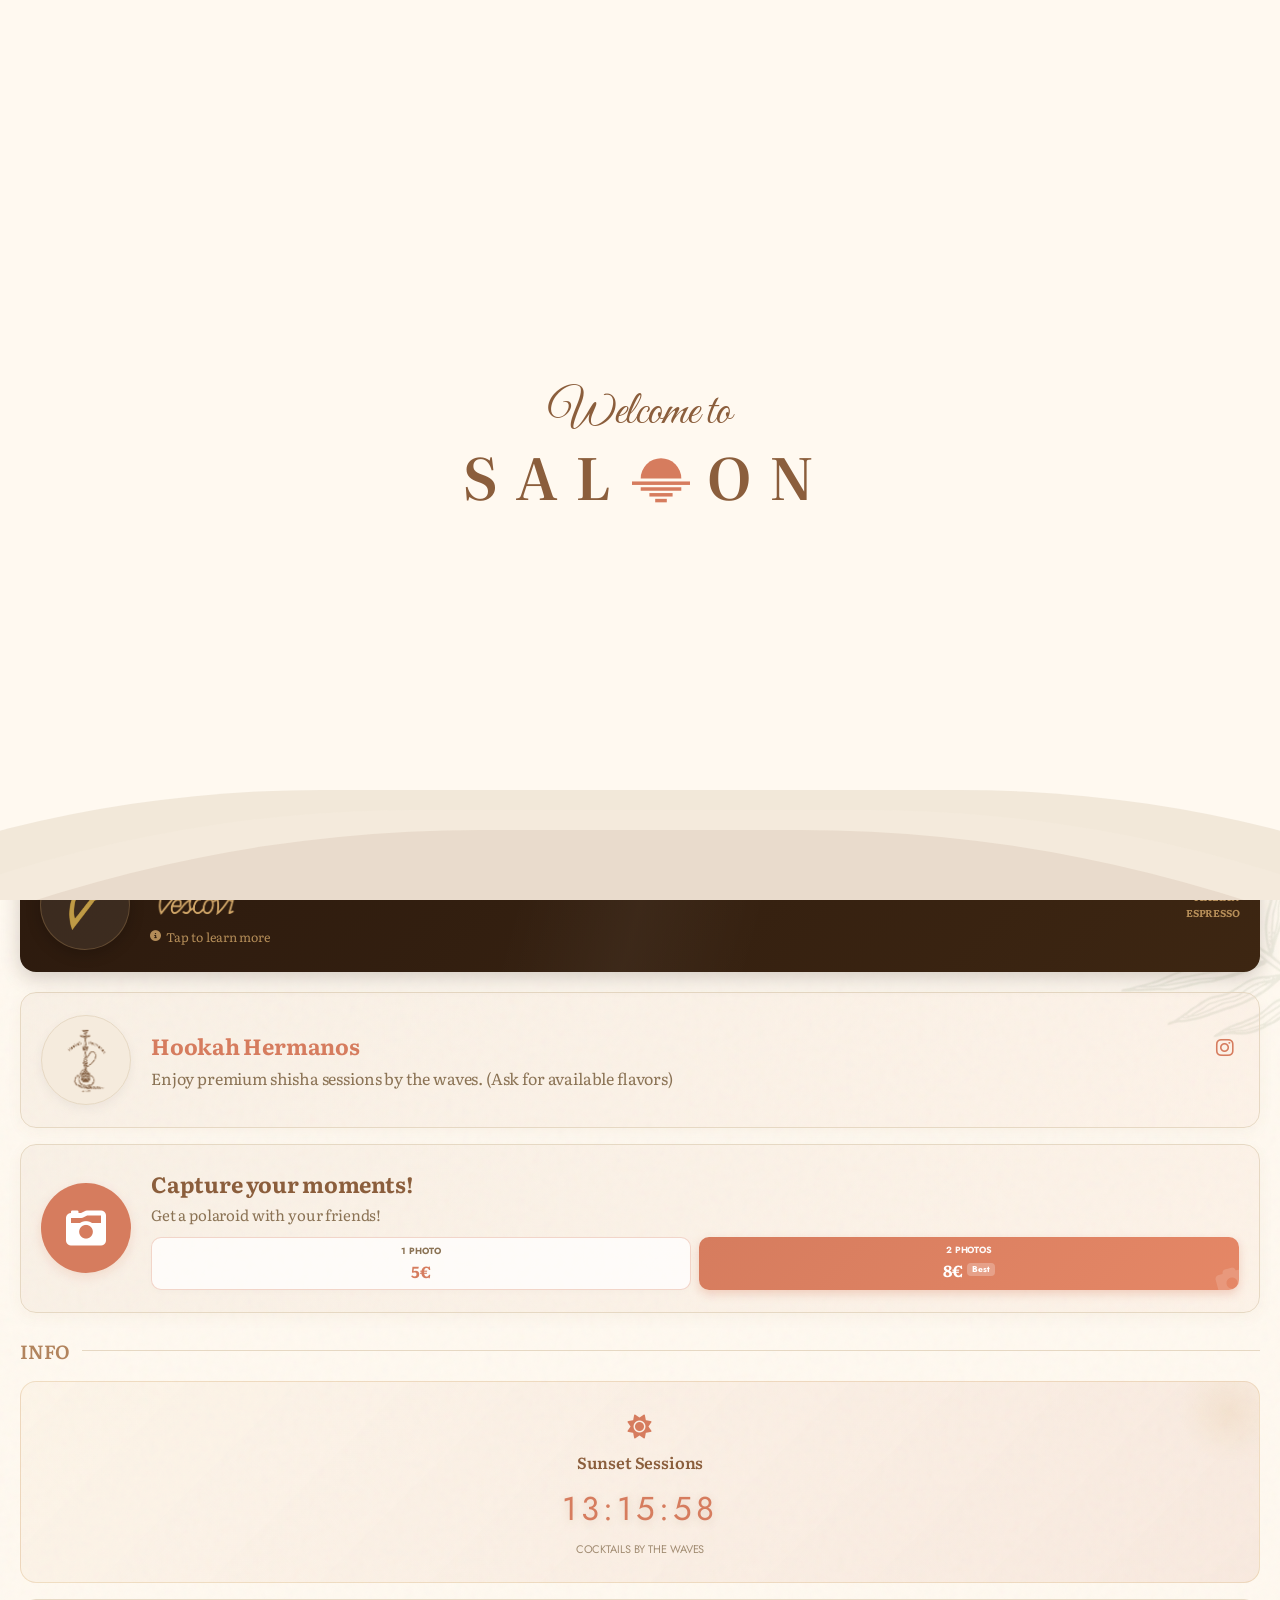
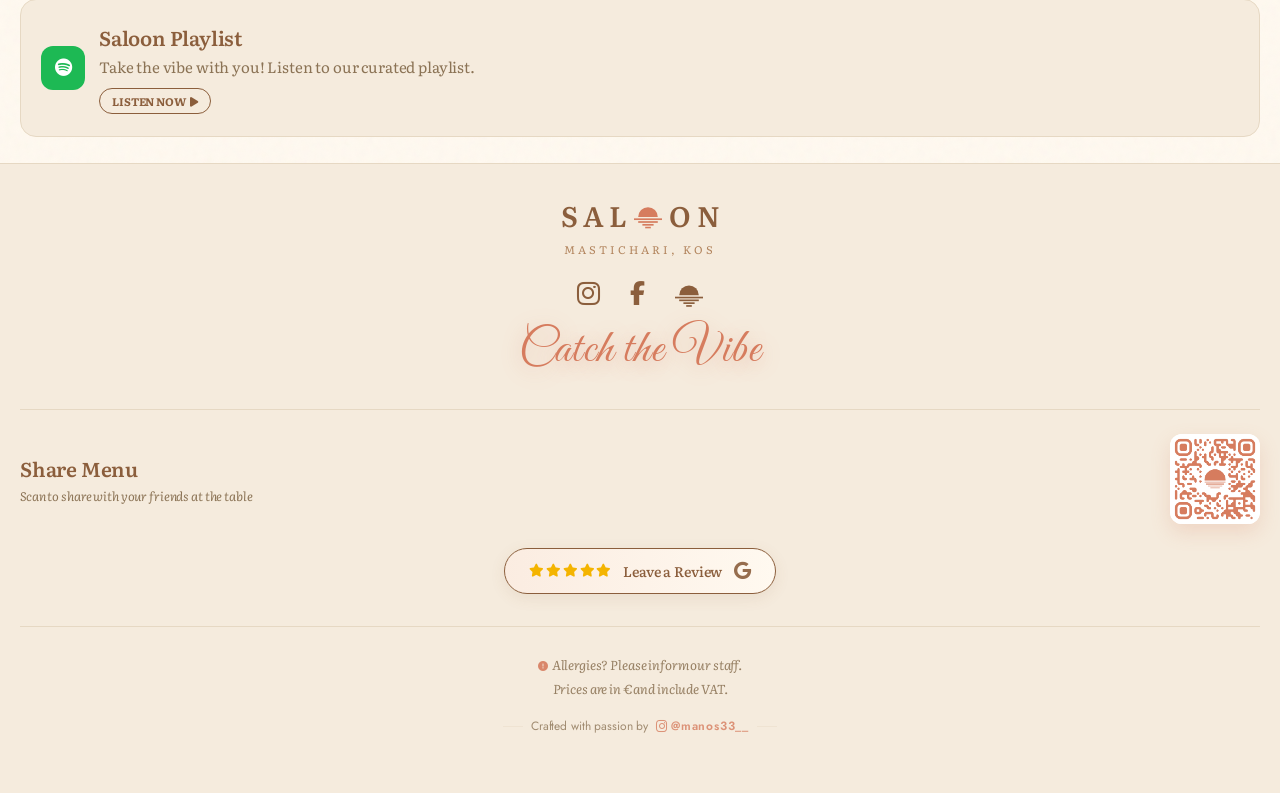
==== commit d6856f08: "Update Saloon menu: add Burgers section below Pinsas, custom brand badges, and updated announcement " ====
--- a/index.html
+++ b/index.html
@@ -150,14 +150,13 @@
   <div class="announce-bar" id="announceBanner" style="cursor:pointer;" onclick="navigateToOffers(event)">
     <div class="announce-slides">
       <div class="announce-slide active">
-        <i class="fa-solid fa-utensils"></i>
-        <span lang-el>Πλήρες Μενού σύντομα κοντά σας...</span>
-        <span lang-en>Full Menu coming soon...</span>
-        <span lang-de>Vollständiges Menü in Kürze...</span>
-        <span lang-fr>Menu complet bientôt disponible...</span>
-        <span lang-it>Menu completo in arrivo...</span>
-      </div>
-
+        <i class="fa-solid fa-burger"></i>
+        <span lang-el>Τα καλύτερα burgers &amp; πίτσες στην πόλη!</span>
+        <span lang-en>Best burger &amp; pizza in town!</span>
+        <span lang-de>Die besten Burger &amp; Pizza der Stadt!</span>
+        <span lang-fr>Les meilleurs burgers &amp; pizzas de la ville!</span>
+        <span lang-it>I migliori burger &amp; pizza della città!</span>
+      </div>
       <div class="announce-slide">
         <i class="fa-solid fa-camera-retro"></i>
         <span lang-el>Απαθανατίστε τις Saloon στιγμές σας!</span>
@@ -909,6 +908,8 @@
         </div>
       </div>
 
+
+
       <!-- HIDDEN KATIMERIA SECTION-->
       <template>
         <!-- FRESH OF THE DAY BOX -->
@@ -1658,6 +1659,135 @@
           <span lang-de>Sahnesauce, Käse, geräucherter Bauchspeck</span>
           <span lang-fr>Crème fraîche, fromage, poitrine de porc fumée</span>
           <span lang-it>Panna, formaggio, pancetta affumicata</span>
+        </div>
+      </div>
+
+      <!-- BURGERS -->
+      <div class="cat-label">
+        <div class="cat-icon-wrap">
+          <i class="fa-solid fa-burger"></i>
+        </div>
+        <span>
+          <span lang-el>Burgers</span>
+          <span lang-en>Burgers</span>
+          <span lang-de>Burgers</span>
+          <span lang-fr>Burgers</span>
+          <span lang-it>Burgers</span>
+        </span>
+      </div>
+      <div style="font-size: 12.5px; color: var(--muted); font-family: 'Jost', sans-serif; margin-top: -8px; margin-bottom: 18px; font-style: italic; display: flex; align-items: center; gap: 6px;">
+        <i class="fa-solid fa-fire-burner" style="color: var(--accent); font-size: 13px;"></i>
+        <span>
+          <span lang-el>Όλα τα burgers μας παρασκευάζονται με 100% μοσχαρίσιο κιμά &amp; συνοδεύονται από τραγανές πατάτες τηγανητές</span>
+          <span lang-en>All our burgers are crafted with 100% beef patties &amp; served with crispy french fries</span>
+          <span lang-de>Alle unsere Burger werden aus 100% Rindfleisch zubereitet &amp; mit knusprigen Pommes serviert</span>
+          <span lang-fr>Tous nos burgers sont préparés avec du bœuf 100% &amp; servis avec des frites croustillantes</span>
+          <span lang-it>Tutti i nostri burger sono preparati con 100% carne di manzo &amp; serviti con patatine croccanti</span>
+        </span>
+      </div>
+
+      <!-- OKLAHOMA BURGER -->
+      <div class="burger-item">
+        <div class="item-header">
+          <div class="item-title">
+            <span lang-el>OKLAHOMA BURGER <span class="badge-tag badge-accent">SMASHED</span></span>
+            <span lang-en>OKLAHOMA BURGER <span class="badge-tag badge-accent">SMASHED</span></span>
+            <span lang-de>OKLAHOMA BURGER <span class="badge-tag badge-accent">SMASHED</span></span>
+            <span lang-fr>OKLAHOMA BURGER <span class="badge-tag badge-accent">SMASHED</span></span>
+            <span lang-it>OKLAHOMA BURGER <span class="badge-tag badge-accent">SMASHED</span></span>
+          </div>
+          <div class="item-price">10.00</div>
+        </div>
+        <div class="item-desc">
+          <span lang-el>2 smashed μοσχαρίσια μπιφτέκια, διπλό τσένταρ, πίκλες, iceberg, ντομάτα και secret sauce</span>
+          <span lang-en>2 smashed beef patties, double cheddar, pickles, iceberg lettuce, tomato &amp; secret sauce</span>
+          <span lang-de>2 Smashed-Rinderpatties, doppelter Cheddar, Gewürzgurken, Iceberg-Salat, Tomate &amp; Secret Sauce</span>
+          <span lang-fr>2 steaks hachés de bœuf smashés, double cheddar, pickles, iceberg, tomate &amp; secret sauce</span>
+          <span lang-it>2 smashed hamburger di manzo, doppio cheddar, cetriolini, iceberg, pomodoro &amp; secret sauce</span>
+        </div>
+      </div>
+
+      <!-- King Burger -->
+      <div class="burger-item">
+        <div class="item-header">
+          <div class="item-title">
+            <span lang-el>King Burger <span class="badge-tag badge-gold"><i class="fa-solid fa-crown"></i> KING</span></span>
+            <span lang-en>King Burger <span class="badge-tag badge-gold"><i class="fa-solid fa-crown"></i> KING</span></span>
+            <span lang-de>King Burger <span class="badge-tag badge-gold"><i class="fa-solid fa-crown"></i> KING</span></span>
+            <span lang-fr>King Burger <span class="badge-tag badge-gold"><i class="fa-solid fa-crown"></i> KING</span></span>
+            <span lang-it>King Burger <span class="badge-tag badge-gold"><i class="fa-solid fa-crown"></i> KING</span></span>
+          </div>
+          <div class="item-price">14.00</div>
+        </div>
+        <div class="item-desc">
+          <span lang-el>2 smashed μοσχαρίσια μπιφτέκια, διπλό τσένταρ, μπέικον, καραμελωμένα κρεμμύδια, αυγό, iceberg, ντομάτα και secret sauce</span>
+          <span lang-en>2 smashed beef patties, double cheddar, bacon, caramelized onions, egg, iceberg lettuce, tomato &amp; secret sauce</span>
+          <span lang-de>2 Smashed-Rinderpatties, doppelter Cheddar, Speck, karamellisierte Zwiebeln, Ei, Iceberg-Salat, Tomate &amp; Secret Sauce</span>
+          <span lang-fr>2 steaks hachés de bœuf smashés, double cheddar, bacon, oignons caramélisés, œuf, iceberg, tomate &amp; secret sauce</span>
+          <span lang-it>2 smashed hamburger di manzo, doppio cheddar, bacon, cipolle caramellate, uovo, iceberg, pomodoro &amp; secret sauce</span>
+        </div>
+      </div>
+
+      <!-- FIG ME UP BURGER -->
+      <div class="burger-item">
+        <div class="item-header">
+          <div class="item-title">
+            <span lang-el>FIG ME UP BURGER <span class="badge-tag badge-caramel">SPECIAL SAUCE</span></span>
+            <span lang-en>FIG ME UP BURGER <span class="badge-tag badge-caramel">SPECIAL SAUCE</span></span>
+            <span lang-de>FIG ME UP BURGER <span class="badge-tag badge-caramel">SPECIAL SAUCE</span></span>
+            <span lang-fr>FIG ME UP BURGER <span class="badge-tag badge-caramel">SPECIAL SAUCE</span></span>
+            <span lang-it>FIG ME UP BURGER <span class="badge-tag badge-caramel">SPECIAL SAUCE</span></span>
+          </div>
+          <div class="item-price">12.00</div>
+        </div>
+        <div class="item-desc">
+          <span lang-el>2 smashed μοσχαρίσια μπιφτέκια, διπλό τσένταρ, καραμελωμένα κρεμμύδια, μπέικον, σως από μαρμελάδα σύκου</span>
+          <span lang-en>2 smashed beef patties, double cheddar, caramelized onions, bacon, fig jam sauce</span>
+          <span lang-de>2 Smashed-Rinderpatties, doppelter Cheddar, karamellisierte Zwiebeln, Speck, Feigenmarmeladen-Sauce</span>
+          <span lang-fr>2 steaks hachés de bœuf smashés, double cheddar, oignons caramélisés, bacon, sauce confiture de figues</span>
+          <span lang-it>2 smashed hamburger di manzo, doppio cheddar, cipolle caramellate, bacon, salsa alla marmellata di fichi</span>
+        </div>
+      </div>
+
+      <!-- The G.O.A.T. Burger -->
+      <div class="burger-item">
+        <div class="item-header">
+          <div class="item-title">
+            <span lang-el>The G.O.A.T. Burger <span class="badge-tag badge-accent"><i class="fa-solid fa-trophy"></i> G.O.A.T.</span></span>
+            <span lang-en>The G.O.A.T. Burger <span class="badge-tag badge-accent"><i class="fa-solid fa-trophy"></i> G.O.A.T.</span></span>
+            <span lang-de>The G.O.A.T. Burger <span class="badge-tag badge-accent"><i class="fa-solid fa-trophy"></i> G.O.A.T.</span></span>
+            <span lang-fr>The G.O.A.T. Burger <span class="badge-tag badge-accent"><i class="fa-solid fa-trophy"></i> G.O.A.T.</span></span>
+            <span lang-it>The G.O.A.T. Burger <span class="badge-tag badge-accent"><i class="fa-solid fa-trophy"></i> G.O.A.T.</span></span>
+          </div>
+          <div class="item-price">13.50</div>
+        </div>
+        <div class="item-desc">
+          <span lang-el>2 smashed μοσχαρίσια μπιφτέκια, truffle mayo, διπλό κατσικίσιο τυρί, ρόκα, μανιτάρια σωτέ</span>
+          <span lang-en>2 smashed beef patties, truffle mayo, double goat cheese, rocket, sautéed mushrooms</span>
+          <span lang-de>2 Smashed-Rinderpatties, Trüffel-Mayo, doppelter Ziegenkäse, Rauke, sautierte Pilze</span>
+          <span lang-fr>2 steaks hachés de bœuf smashés, mayonnaise à la truffe, double fromage de chèvre, roquette, champignons sautés</span>
+          <span lang-it>2 smashed hamburger di manzo, maionese al tartufo, doppio formaggio di capra, rucola, funghi saltati</span>
+        </div>
+      </div>
+
+      <!-- Old time Classic Chicken Burger -->
+      <div class="burger-item">
+        <div class="item-header">
+          <div class="item-title">
+            <span lang-el>Old time Classic Chicken Burger <span class="badge-tag badge-olive">CHICKEN</span></span>
+            <span lang-en>Old time Classic Chicken Burger <span class="badge-tag badge-olive">CHICKEN</span></span>
+            <span lang-de>Old time Classic Chicken Burger <span class="badge-tag badge-olive">CHICKEN</span></span>
+            <span lang-fr>Old time Classic Chicken Burger <span class="badge-tag badge-olive">CHICKEN</span></span>
+            <span lang-it>Old time Classic Chicken Burger <span class="badge-tag badge-olive">CHICKEN</span></span>
+          </div>
+          <div class="item-price">9.50</div>
+        </div>
+        <div class="item-desc">
+          <span lang-el>Κοτόπουλο πανέ, iceberg, ντομάτα, παρμεζάνα flakes, chicken sauce</span>
+          <span lang-en>Crispy paneed chicken, iceberg lettuce, tomato, parmesan flakes, chicken sauce</span>
+          <span lang-de>Paniertes Hähnchen, Iceberg-Salat, Tomate, Parmesanflocken, Chicken Sauce</span>
+          <span lang-fr>Poulet pané, iceberg, tomate, copeaux de parmesan, sauce poulet</span>
+          <span lang-it>Pollo impanato, iceberg, pomodoro, scaglie di parmigiano, salsa al pollo</span>
         </div>
       </div>
 
--- a/style.css
+++ b/style.css
@@ -2063,6 +2063,9 @@
   background: linear-gradient(135deg, rgba(212, 169, 106, 0.05) 0%, rgba(139, 94, 60, 0.08) 100%);
 }
 .burger-item .item-header {
+  display: flex;
+  justify-content: space-between;
+  align-items: baseline;
   margin-bottom: 6px;
 }
 .burger-item .item-title {
@@ -2081,4 +2084,98 @@
 body.theme-dark .burger-item:hover {
   background: linear-gradient(135deg, rgba(178, 132, 93, 0.05) 0%, rgba(139, 73, 55, 0.08) 100%);
   border-color: var(--accent);
+}
+
+/* Custom Scrollbar Fine-Tuning */
+::-webkit-scrollbar {
+  width: 8px;
+  height: 8px;
+}
+::-webkit-scrollbar-track {
+  background: var(--cream);
+}
+::-webkit-scrollbar-thumb {
+  background: var(--dark-sand);
+  border-radius: 4px;
+}
+::-webkit-scrollbar-thumb:hover {
+  background: var(--accent);
+}
+
+/* Mobile Responsiveness Fine-Tuning for Burger Header */
+@media (max-width: 480px) {
+  .burger-item .item-header {
+    flex-wrap: wrap;
+    gap: 4px 8px;
+  }
+  .burger-item .item-title {
+    font-size: 19px;
+  }
+  .burger-item .item-price {
+    font-size: 19px;
+  }
+}
+
+/* Saloon Theme Badge Palette */
+.badge-tag {
+  display: inline-flex;
+  align-items: center;
+  gap: 4px;
+  padding: 2px 8px;
+  border-radius: 12px;
+  font-size: 10.5px;
+  font-weight: 700;
+  font-family: 'Jost', sans-serif;
+  letter-spacing: 0.5px;
+  margin-left: 6px;
+  vertical-align: middle;
+  transition: all 0.3s ease;
+  white-space: nowrap;
+}
+
+/* Smashed & G.O.A.T. — Terracotta Accent */
+.badge-accent {
+  background: rgba(214, 124, 94, 0.12);
+  color: var(--accent);
+  border: 1px solid rgba(214, 124, 94, 0.3);
+}
+
+/* King Badge — Warm Saloon Gold */
+.badge-gold {
+  background: rgba(212, 169, 106, 0.18);
+  color: var(--br);
+  border: 1px solid rgba(212, 169, 106, 0.45);
+}
+
+/* Special Sauce Badge — Caramel */
+.badge-caramel {
+  background: rgba(178, 132, 93, 0.14);
+  color: var(--sub);
+  border: 1px solid rgba(178, 132, 93, 0.35);
+}
+
+/* Chicken Badge — Aegean Olive */
+.badge-olive {
+  background: rgba(76, 107, 64, 0.12);
+  color: var(--olive);
+  border: 1px solid rgba(76, 107, 64, 0.3);
+}
+
+/* Theme Dark Overrides for Badges */
+body.theme-dark .badge-accent {
+  background: rgba(224, 145, 118, 0.15);
+  border-color: rgba(224, 145, 118, 0.35);
+}
+body.theme-dark .badge-gold {
+  background: rgba(212, 169, 106, 0.15);
+  border-color: rgba(212, 169, 106, 0.4);
+  color: var(--sub);
+}
+body.theme-dark .badge-caramel {
+  background: rgba(178, 132, 93, 0.18);
+  border-color: rgba(178, 132, 93, 0.4);
+}
+body.theme-dark .badge-olive {
+  background: rgba(106, 140, 93, 0.18);
+  border-color: rgba(106, 140, 93, 0.4);
 }
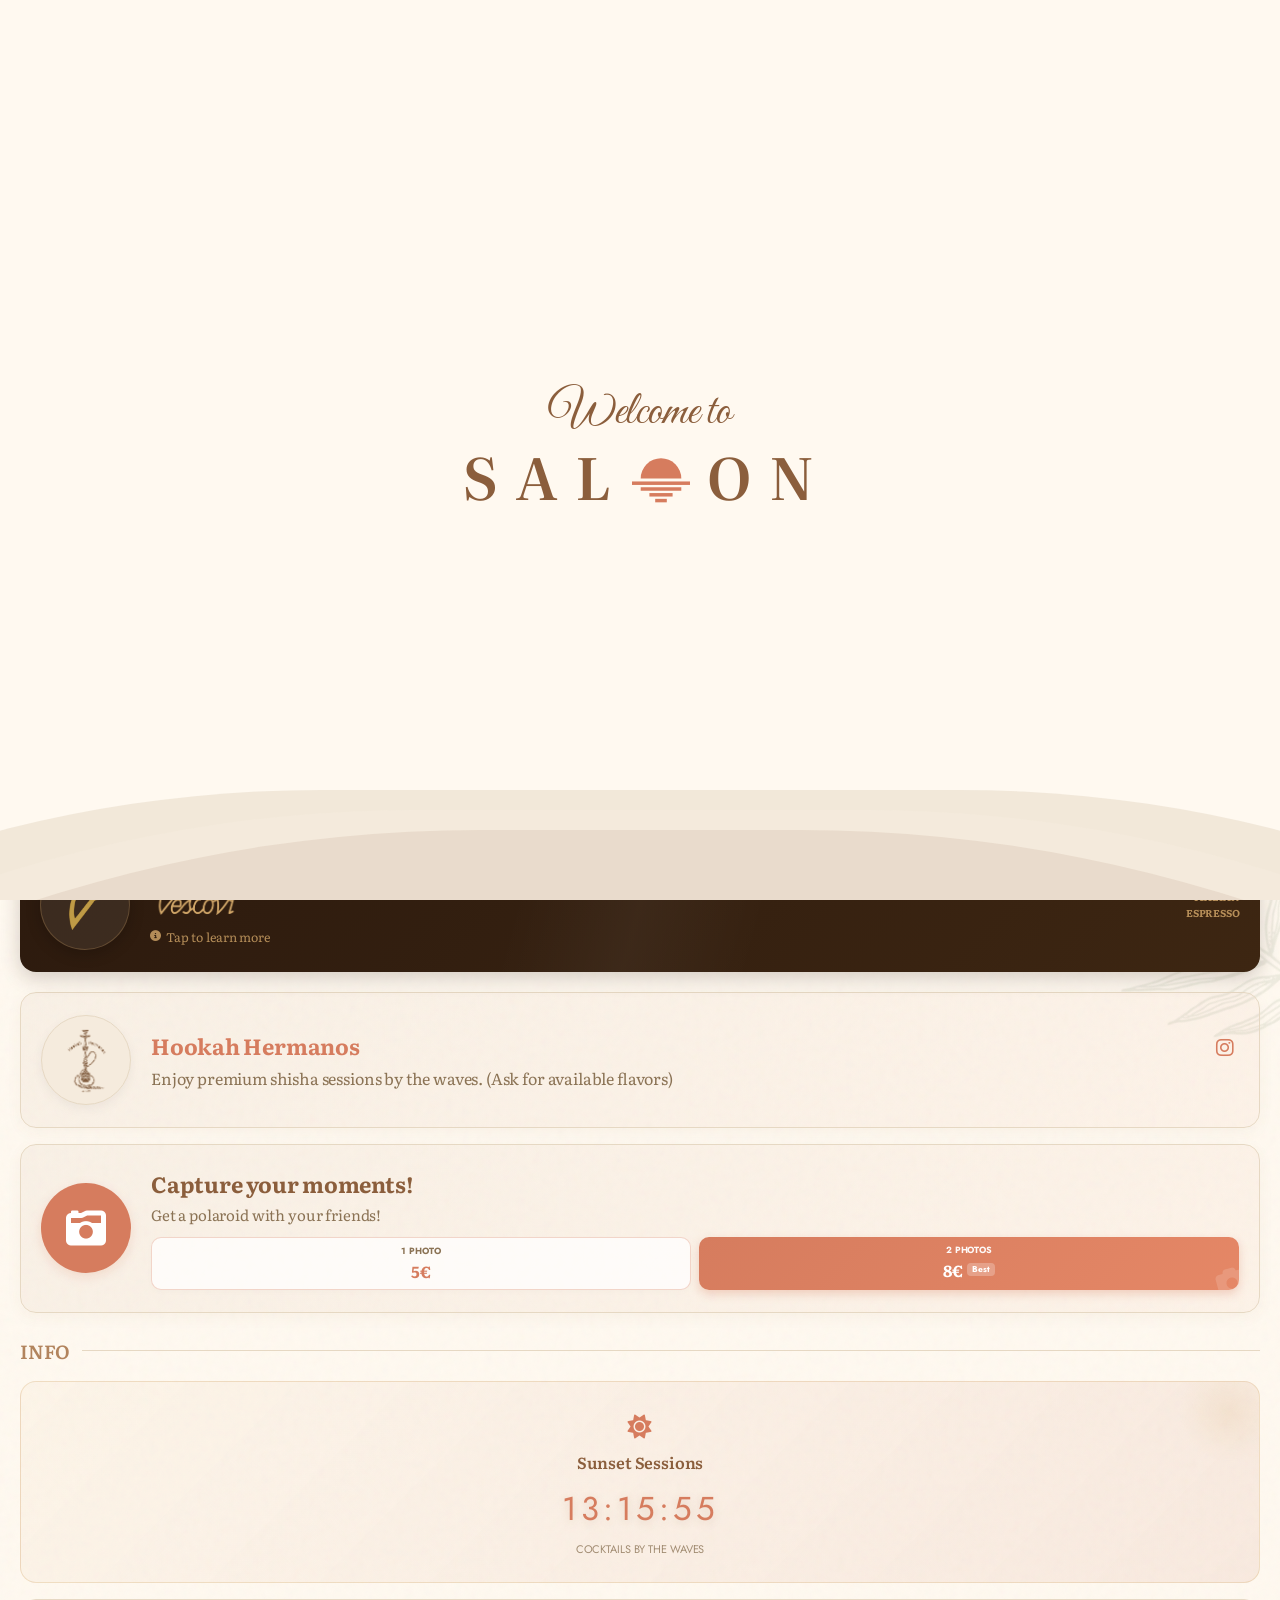
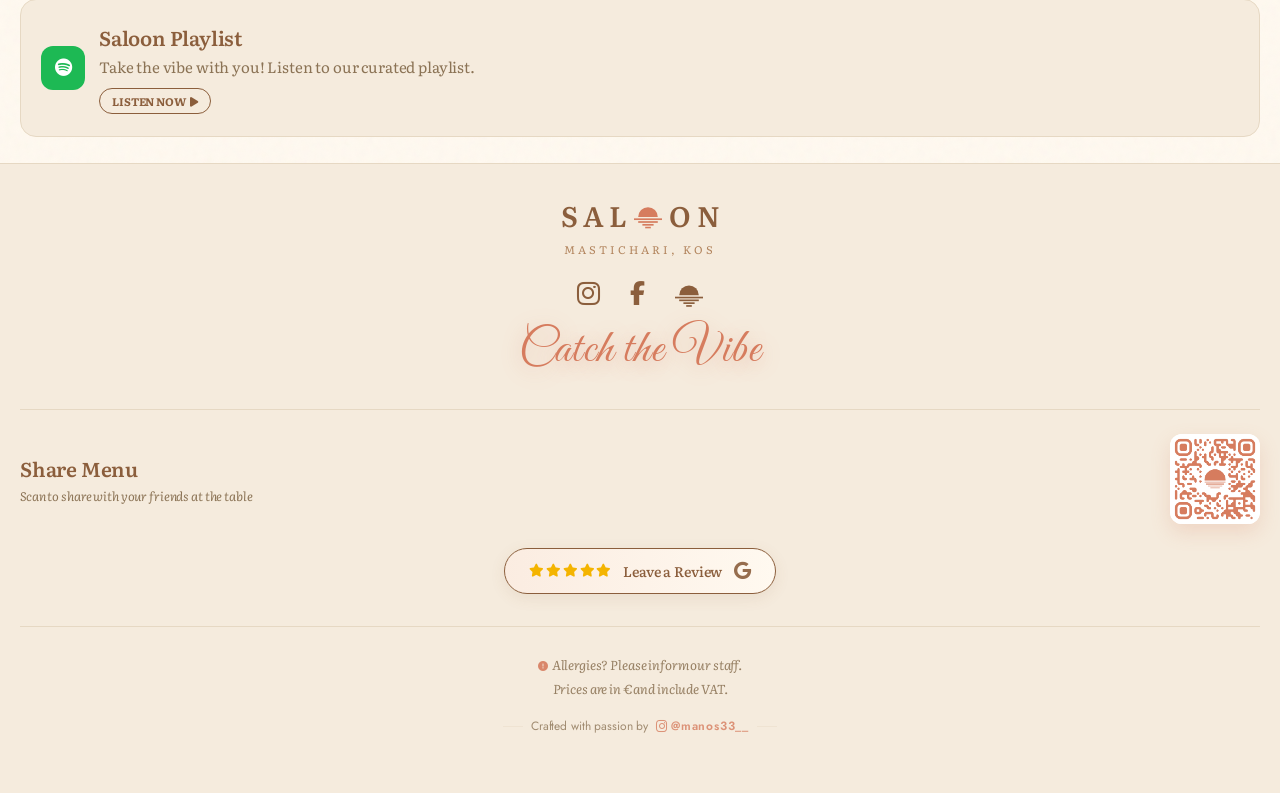
==== commit 2eacfaed: "Reorder King Burger to end of list and add 14:00 availability note" ====
--- a/index.html
+++ b/index.html
@@ -1663,26 +1663,36 @@
       </div>
 
       <!-- BURGERS -->
-      <div class="cat-label">
-        <div class="cat-icon-wrap">
-          <i class="fa-solid fa-burger"></i>
-        </div>
-        <span>
-          <span lang-el>Burgers</span>
-          <span lang-en>Burgers</span>
-          <span lang-de>Burgers</span>
-          <span lang-fr>Burgers</span>
-          <span lang-it>Burgers</span>
+      <div class="cat-label" style="display: flex; justify-content: space-between; align-items: center; flex-wrap: wrap; gap: 8px;">
+        <div style="display: flex; align-items: center; gap: 8px;">
+          <div class="cat-icon-wrap">
+            <i class="fa-solid fa-burger"></i>
+          </div>
+          <span>
+            <span lang-el>Burgers</span>
+            <span lang-en>Burgers</span>
+            <span lang-de>Burgers</span>
+            <span lang-fr>Burgers</span>
+            <span lang-it>Burgers</span>
+          </span>
+        </div>
+        <span style="font-size: 11px; font-weight: 700; font-family: 'Jost', sans-serif; background: rgba(214, 124, 94, 0.12); color: var(--accent); border: 1px solid rgba(214, 124, 94, 0.3); padding: 3px 10px; border-radius: 14px; display: inline-flex; align-items: center; gap: 5px;">
+          <i class="fa-regular fa-clock" style="font-size: 12px;"></i>
+          <span lang-el>Διαθέσιμα μετά τις 14:00</span>
+          <span lang-en>Available after 14:00</span>
+          <span lang-de>Erhältlich ab 14:00 Uhr</span>
+          <span lang-fr>Disponible après 14h00</span>
+          <span lang-it>Disponibile dopo le 14:00</span>
         </span>
       </div>
       <div style="font-size: 12.5px; color: var(--muted); font-family: 'Jost', sans-serif; margin-top: -8px; margin-bottom: 18px; font-style: italic; display: flex; align-items: center; gap: 6px;">
         <i class="fa-solid fa-fire-burner" style="color: var(--accent); font-size: 13px;"></i>
         <span>
-          <span lang-el>Όλα τα burgers μας παρασκευάζονται με 100% μοσχαρίσιο κιμά &amp; συνοδεύονται από τραγανές πατάτες τηγανητές</span>
-          <span lang-en>All our burgers are crafted with 100% beef patties &amp; served with crispy french fries</span>
-          <span lang-de>Alle unsere Burger werden aus 100% Rindfleisch zubereitet &amp; mit knusprigen Pommes serviert</span>
-          <span lang-fr>Tous nos burgers sont préparés avec du bœuf 100% &amp; servis avec des frites croustillantes</span>
-          <span lang-it>Tutti i nostri burger sono preparati con 100% carne di manzo &amp; serviti con patatine croccanti</span>
+          <span lang-el>Όλα τα burgers μας παρασκευάζονται με 100% μοσχαρίσιο κιμά &amp; συνοδεύονται από τραγανές πατάτες τηγανητές (Διαθέσιμα μετά τις 14:00)</span>
+          <span lang-en>All our burgers are crafted with 100% beef patties &amp; served with crispy french fries (Available after 14:00)</span>
+          <span lang-de>Alle unsere Burger werden aus 100% Rindfleisch zubereitet &amp; mit knusprigen Pommes serviert (Ab 14:00 Uhr)</span>
+          <span lang-fr>Tous nos burgers sont préparés avec du bœuf 100% &amp; servis avec des frites croustillantes (Disponible après 14h00)</span>
+          <span lang-it>Tutti i nostri burger sono preparati con 100% carne di manzo &amp; serviti con patatine croccanti (Disponibile dopo le 14:00)</span>
         </span>
       </div>
 
@@ -1707,6 +1717,69 @@
         </div>
       </div>
 
+      <!-- FIG ME UP BURGER -->
+      <div class="burger-item">
+        <div class="item-header">
+          <div class="item-title">
+            <span lang-el>FIG ME UP BURGER <span class="badge-tag badge-caramel">SPECIAL SAUCE</span></span>
+            <span lang-en>FIG ME UP BURGER <span class="badge-tag badge-caramel">SPECIAL SAUCE</span></span>
+            <span lang-de>FIG ME UP BURGER <span class="badge-tag badge-caramel">SPECIAL SAUCE</span></span>
+            <span lang-fr>FIG ME UP BURGER <span class="badge-tag badge-caramel">SPECIAL SAUCE</span></span>
+            <span lang-it>FIG ME UP BURGER <span class="badge-tag badge-caramel">SPECIAL SAUCE</span></span>
+          </div>
+          <div class="item-price">12.00</div>
+        </div>
+        <div class="item-desc">
+          <span lang-el>2 smashed μοσχαρίσια μπιφτέκια, διπλό τσένταρ, καραμελωμένα κρεμμύδια, μπέικον, σως από μαρμελάδα σύκου</span>
+          <span lang-en>2 smashed beef patties, double cheddar, caramelized onions, bacon, fig jam sauce</span>
+          <span lang-de>2 Smashed-Rinderpatties, doppelter Cheddar, karamellisierte Zwiebeln, Speck, Feigenmarmeladen-Sauce</span>
+          <span lang-fr>2 steaks hachés de bœuf smashés, double cheddar, oignons caramélisés, bacon, sauce confiture de figues</span>
+          <span lang-it>2 smashed hamburger di manzo, doppio cheddar, cipolle caramellate, bacon, salsa alla marmellata di fichi</span>
+        </div>
+      </div>
+
+      <!-- The G.O.A.T. Burger -->
+      <div class="burger-item">
+        <div class="item-header">
+          <div class="item-title">
+            <span lang-el>The G.O.A.T. Burger <span class="badge-tag badge-accent"><i class="fa-solid fa-trophy"></i> G.O.A.T.</span></span>
+            <span lang-en>The G.O.A.T. Burger <span class="badge-tag badge-accent"><i class="fa-solid fa-trophy"></i> G.O.A.T.</span></span>
+            <span lang-de>The G.O.A.T. Burger <span class="badge-tag badge-accent"><i class="fa-solid fa-trophy"></i> G.O.A.T.</span></span>
+            <span lang-fr>The G.O.A.T. Burger <span class="badge-tag badge-accent"><i class="fa-solid fa-trophy"></i> G.O.A.T.</span></span>
+            <span lang-it>The G.O.A.T. Burger <span class="badge-tag badge-accent"><i class="fa-solid fa-trophy"></i> G.O.A.T.</span></span>
+          </div>
+          <div class="item-price">13.50</div>
+        </div>
+        <div class="item-desc">
+          <span lang-el>2 smashed μοσχαρίσια μπιφτέκια, truffle mayo, διπλό κατσικίσιο τυρί, ρόκα, μανιτάρια σωτέ</span>
+          <span lang-en>2 smashed beef patties, truffle mayo, double goat cheese, rocket, sautéed mushrooms</span>
+          <span lang-de>2 Smashed-Rinderpatties, Trüffel-Mayo, doppelter Ziegenkäse, Rauke, sautierte Pilze</span>
+          <span lang-fr>2 steaks hachés de bœuf smashés, mayonnaise à la truffe, double fromage de chèvre, roquette, champignons sautés</span>
+          <span lang-it>2 smashed hamburger di manzo, maionese al tartufo, doppio formaggio di capra, rucola, funghi saltati</span>
+        </div>
+      </div>
+
+      <!-- Old time Classic Chicken Burger -->
+      <div class="burger-item">
+        <div class="item-header">
+          <div class="item-title">
+            <span lang-el>Old time Classic Chicken Burger <span class="badge-tag badge-olive">CHICKEN</span></span>
+            <span lang-en>Old time Classic Chicken Burger <span class="badge-tag badge-olive">CHICKEN</span></span>
+            <span lang-de>Old time Classic Chicken Burger <span class="badge-tag badge-olive">CHICKEN</span></span>
+            <span lang-fr>Old time Classic Chicken Burger <span class="badge-tag badge-olive">CHICKEN</span></span>
+            <span lang-it>Old time Classic Chicken Burger <span class="badge-tag badge-olive">CHICKEN</span></span>
+          </div>
+          <div class="item-price">9.50</div>
+        </div>
+        <div class="item-desc">
+          <span lang-el>Κοτόπουλο πανέ, iceberg, ντομάτα, παρμεζάνα flakes, chicken sauce</span>
+          <span lang-en>Crispy paneed chicken, iceberg lettuce, tomato, parmesan flakes, chicken sauce</span>
+          <span lang-de>Paniertes Hähnchen, Iceberg-Salat, Tomate, Parmesanflocken, Chicken Sauce</span>
+          <span lang-fr>Poulet pané, iceberg, tomate, copeaux de parmesan, sauce poulet</span>
+          <span lang-it>Pollo impanato, iceberg, pomodoro, scaglie di parmigiano, salsa al pollo</span>
+        </div>
+      </div>
+
       <!-- King Burger -->
       <div class="burger-item">
         <div class="item-header">
@@ -1725,69 +1798,6 @@
           <span lang-de>2 Smashed-Rinderpatties, doppelter Cheddar, Speck, karamellisierte Zwiebeln, Ei, Iceberg-Salat, Tomate &amp; Secret Sauce</span>
           <span lang-fr>2 steaks hachés de bœuf smashés, double cheddar, bacon, oignons caramélisés, œuf, iceberg, tomate &amp; secret sauce</span>
           <span lang-it>2 smashed hamburger di manzo, doppio cheddar, bacon, cipolle caramellate, uovo, iceberg, pomodoro &amp; secret sauce</span>
-        </div>
-      </div>
-
-      <!-- FIG ME UP BURGER -->
-      <div class="burger-item">
-        <div class="item-header">
-          <div class="item-title">
-            <span lang-el>FIG ME UP BURGER <span class="badge-tag badge-caramel">SPECIAL SAUCE</span></span>
-            <span lang-en>FIG ME UP BURGER <span class="badge-tag badge-caramel">SPECIAL SAUCE</span></span>
-            <span lang-de>FIG ME UP BURGER <span class="badge-tag badge-caramel">SPECIAL SAUCE</span></span>
-            <span lang-fr>FIG ME UP BURGER <span class="badge-tag badge-caramel">SPECIAL SAUCE</span></span>
-            <span lang-it>FIG ME UP BURGER <span class="badge-tag badge-caramel">SPECIAL SAUCE</span></span>
-          </div>
-          <div class="item-price">12.00</div>
-        </div>
-        <div class="item-desc">
-          <span lang-el>2 smashed μοσχαρίσια μπιφτέκια, διπλό τσένταρ, καραμελωμένα κρεμμύδια, μπέικον, σως από μαρμελάδα σύκου</span>
-          <span lang-en>2 smashed beef patties, double cheddar, caramelized onions, bacon, fig jam sauce</span>
-          <span lang-de>2 Smashed-Rinderpatties, doppelter Cheddar, karamellisierte Zwiebeln, Speck, Feigenmarmeladen-Sauce</span>
-          <span lang-fr>2 steaks hachés de bœuf smashés, double cheddar, oignons caramélisés, bacon, sauce confiture de figues</span>
-          <span lang-it>2 smashed hamburger di manzo, doppio cheddar, cipolle caramellate, bacon, salsa alla marmellata di fichi</span>
-        </div>
-      </div>
-
-      <!-- The G.O.A.T. Burger -->
-      <div class="burger-item">
-        <div class="item-header">
-          <div class="item-title">
-            <span lang-el>The G.O.A.T. Burger <span class="badge-tag badge-accent"><i class="fa-solid fa-trophy"></i> G.O.A.T.</span></span>
-            <span lang-en>The G.O.A.T. Burger <span class="badge-tag badge-accent"><i class="fa-solid fa-trophy"></i> G.O.A.T.</span></span>
-            <span lang-de>The G.O.A.T. Burger <span class="badge-tag badge-accent"><i class="fa-solid fa-trophy"></i> G.O.A.T.</span></span>
-            <span lang-fr>The G.O.A.T. Burger <span class="badge-tag badge-accent"><i class="fa-solid fa-trophy"></i> G.O.A.T.</span></span>
-            <span lang-it>The G.O.A.T. Burger <span class="badge-tag badge-accent"><i class="fa-solid fa-trophy"></i> G.O.A.T.</span></span>
-          </div>
-          <div class="item-price">13.50</div>
-        </div>
-        <div class="item-desc">
-          <span lang-el>2 smashed μοσχαρίσια μπιφτέκια, truffle mayo, διπλό κατσικίσιο τυρί, ρόκα, μανιτάρια σωτέ</span>
-          <span lang-en>2 smashed beef patties, truffle mayo, double goat cheese, rocket, sautéed mushrooms</span>
-          <span lang-de>2 Smashed-Rinderpatties, Trüffel-Mayo, doppelter Ziegenkäse, Rauke, sautierte Pilze</span>
-          <span lang-fr>2 steaks hachés de bœuf smashés, mayonnaise à la truffe, double fromage de chèvre, roquette, champignons sautés</span>
-          <span lang-it>2 smashed hamburger di manzo, maionese al tartufo, doppio formaggio di capra, rucola, funghi saltati</span>
-        </div>
-      </div>
-
-      <!-- Old time Classic Chicken Burger -->
-      <div class="burger-item">
-        <div class="item-header">
-          <div class="item-title">
-            <span lang-el>Old time Classic Chicken Burger <span class="badge-tag badge-olive">CHICKEN</span></span>
-            <span lang-en>Old time Classic Chicken Burger <span class="badge-tag badge-olive">CHICKEN</span></span>
-            <span lang-de>Old time Classic Chicken Burger <span class="badge-tag badge-olive">CHICKEN</span></span>
-            <span lang-fr>Old time Classic Chicken Burger <span class="badge-tag badge-olive">CHICKEN</span></span>
-            <span lang-it>Old time Classic Chicken Burger <span class="badge-tag badge-olive">CHICKEN</span></span>
-          </div>
-          <div class="item-price">9.50</div>
-        </div>
-        <div class="item-desc">
-          <span lang-el>Κοτόπουλο πανέ, iceberg, ντομάτα, παρμεζάνα flakes, chicken sauce</span>
-          <span lang-en>Crispy paneed chicken, iceberg lettuce, tomato, parmesan flakes, chicken sauce</span>
-          <span lang-de>Paniertes Hähnchen, Iceberg-Salat, Tomate, Parmesanflocken, Chicken Sauce</span>
-          <span lang-fr>Poulet pané, iceberg, tomate, copeaux de parmesan, sauce poulet</span>
-          <span lang-it>Pollo impanato, iceberg, pomodoro, scaglie di parmigiano, salsa al pollo</span>
         </div>
       </div>
 
